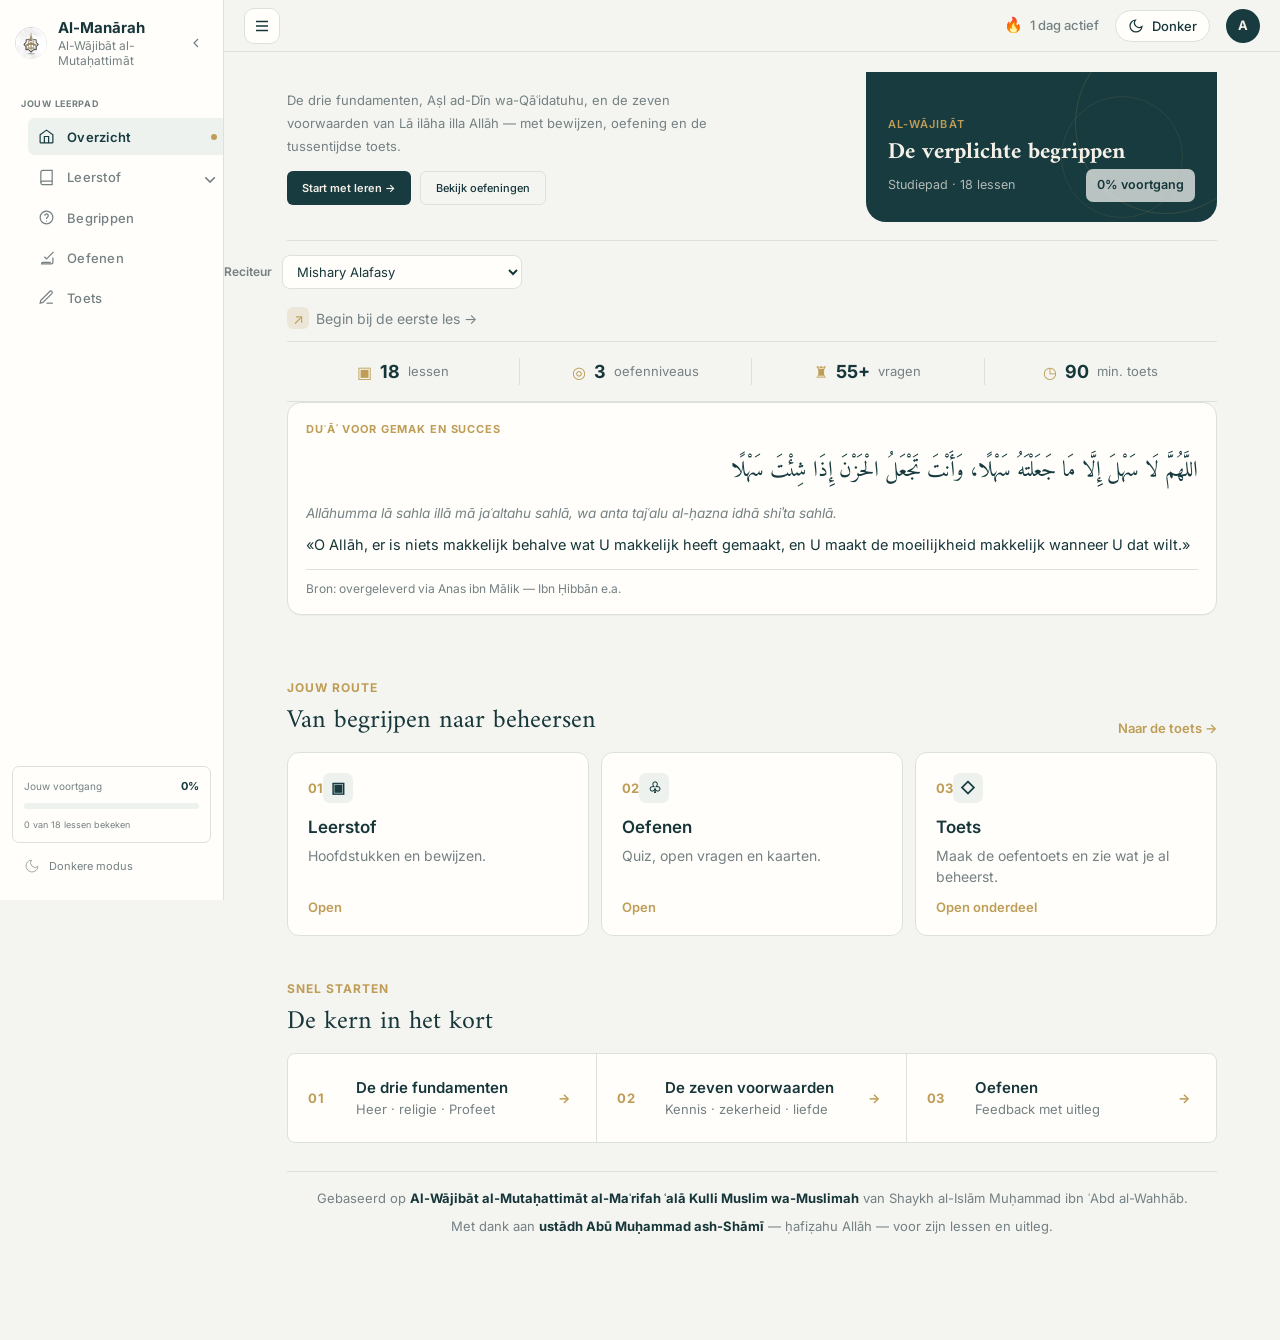
==== index.html @ 217bfc30 "Add files via upload" ====
<!DOCTYPE html>
<html lang="nl">
<head>
<meta charset="UTF-8">
<meta name="viewport" content="width=device-width, initial-scale=1, viewport-fit=cover">
<meta name="apple-mobile-web-app-capable" content="yes">
<meta name="apple-mobile-web-app-status-bar-style" content="black-translucent">
<meta name="apple-mobile-web-app-title" content="Al-Wājibāt">
<meta name="mobile-web-app-capable" content="yes">
<meta name="theme-color" content="#173b3f">
<meta name="format-detection" content="telephone=no">
<meta name="description" content="Al-Manārah · Al-Wājibāt — leer de drie fundamenten en de zeven voorwaarden van Lā ilāha illa Allāh met bewijzen, oefeningen en oefentoets.">
<title>Al-Manārah · Al-Wājibāt</title>
<link rel="preconnect" href="https://fonts.googleapis.com">
<link rel="preconnect" href="https://fonts.gstatic.com" crossorigin>
<link href="https://fonts.googleapis.com/css2?family=Inter:wght@400;500;600;700&family=Amiri:wght@400;700&display=swap" rel="stylesheet">
<style>
:root{
  --bg:#f5f0e8;
  --card:#faf7f2;
  --border:#e5ddd0;
  --text:#1a2e30;
  --muted:#5a6b6d;
  --brown:#173b3f;
  --btn:#173b3f;
  --gold:#bf9d56;
  --gold-soft:#d4bc7a;
  --soft:#e8f0ef;
  --num:#e4eceb;
  --nav:#faf7f2;
  --hero:#173b3f;
}
[data-theme=dark]{
  --bg:#0f1a1b;
  --card:#1a282a;
  --border:#2a3a3c;
  --text:#e8f0ef;
  --muted:#8aa0a2;
  --brown:#7eb0b5;
  --btn:#bf9d56;
  --gold:#bf9d56;
  --gold-soft:#d4bc7a;
  --soft:#1e3032;
  --num:#243436;
  --nav:#152224;
  --hero:#0d1f21;
}
*{box-sizing:border-box;margin:0;padding:0;-webkit-tap-highlight-color:transparent}
html,body{height:100%;height:100dvh;margin:0;padding:0;overflow:hidden;background:var(--bg)}
body{font-family:Inter,-apple-system,BlinkMacSystemFont,'Segoe UI',Roboto,Helvetica,Arial,sans-serif;background:var(--bg);color:var(--text);line-height:1.5;font-size:16.5px;overflow:hidden;transition:background .2s ease,color .2s ease,border-color .2s ease}
#app{display:flex;flex-direction:column;height:100%;height:100dvh;max-width:480px;margin:0 auto;position:relative;overflow:hidden;background:var(--bg)}
.screen{display:none;flex:1;overflow-y:auto;-webkit-overflow-scrolling:touch;scroll-behavior:smooth;padding:20px 20px calc(72px + env(safe-area-inset-bottom,0px));box-sizing:border-box}
.screen.active{display:block}
.home{display:flex;flex-direction:column;align-items:center;text-align:center;padding-top:48px;max-width:380px;margin:0 auto}
.ar{font-family:Amiri,serif;font-size:28px;color:var(--brown);margin-bottom:4px}
.ht{font-size:26px;font-weight:700;margin-bottom:4px}
.hs{font-size:14px;color:var(--muted);margin-bottom:32px}
.ml{width:100%;display:flex;flex-direction:column;gap:10px;margin-bottom:28px}
.mi{display:flex;align-items:center;gap:14px;background:var(--card);border:1px solid var(--border);border-radius:14px;padding:16px 18px;text-align:left;cursor:pointer;width:100%;font-family:inherit;color:var(--text)}
.mi:active{transform:scale(.98)}
.mi .n{width:32px;height:32px;border-radius:50%;background:var(--num);display:flex;align-items:center;justify-content:center;font-size:13px;font-weight:600;color:var(--brown);flex-shrink:0}
.mi .i{flex:1}.mi .i strong{display:block;font-size:15px;font-weight:600}.mi .i span{font-size:13px;color:var(--muted)}
.bm{width:100%;padding:14px;background:var(--gold);color:#173b3f;border:none;border-radius:12px;font-size:15px;font-weight:600;cursor:pointer;font-family:inherit}
[data-theme=dark] .bm{color:#0f1a1b;background:var(--gold)}
.sh{margin-bottom:20px}.sh h1{font-size:24px;font-weight:700;margin-bottom:6px;line-height:1.25}.sh p{font-size:15px;color:var(--muted);line-height:1.45}
.tr{display:flex;justify-content:space-between;align-items:flex-start;margin-bottom:6px}
.tb{width:36px;height:36px;border-radius:50%;border:1px solid var(--border);background:var(--card);cursor:pointer;display:flex;align-items:center;justify-content:center;font-size:16px;flex-shrink:0;color:var(--text)}
.gl{font-size:13.5px;font-weight:600;color:var(--muted);margin:22px 0 12px;text-transform:uppercase;letter-spacing:.04em}
.lc{display:flex;gap:14px;align-items:center;background:var(--card);border:1px solid var(--border);border-radius:14px;padding:16px 18px;margin-bottom:10px;cursor:pointer}
.lc:active{transform:scale(.985)}
.lc .n{width:34px;height:34px;border-radius:50%;background:var(--num);display:flex;align-items:center;justify-content:center;font-size:13.5px;font-weight:600;color:var(--brown);flex-shrink:0}
.lc .n.done{background:var(--brown);color:#fff}[data-theme=dark] .lc .n.done{color:#1a1714}
.lc .b{flex:1;min-width:0}.lc .b strong{display:block;font-size:16.5px;font-weight:600;line-height:1.35}.lc .b span{font-size:14px;color:var(--muted);line-height:1.4;margin-top:2px;display:block}
.rt{display:flex;justify-content:space-between;align-items:center;margin-bottom:20px}
.bb{width:36px;height:36px;border-radius:50%;border:1px solid var(--border);background:var(--card);cursor:pointer;display:flex;align-items:center;justify-content:center;font-size:16px;color:var(--text)}
.rb{font-size:17px;line-height:1.75}.rb h2{font-size:20px;font-weight:700;margin:0 0 14px}.rb h3{font-size:16px;font-weight:600;margin:22px 0 8px}.rb p{margin-bottom:14px}.rb ul{margin:8px 0 14px 1.2rem}.rb li{margin-bottom:4px}
.ay,.hd{margin:16px 0;padding:14px 16px;border-radius:12px;font-size:15px;line-height:1.7;background:var(--num)}
.ay{border-right:3px solid var(--brown)}.hd{border-right:3px solid var(--muted)}.fon{display:block;direction:ltr;text-align:left;font-family:Inter,-apple-system,BlinkMacSystemFont,'Segoe UI',Roboto,Helvetica,Arial,sans-serif;font-size:13px;color:var(--muted);margin:6px 0 4px;font-style:italic;line-height:1.4}
.nt{margin:14px 0;padding:12px 14px;border-radius:10px;background:var(--soft);font-size:13.5px;line-height:1.5}.nt strong{color:var(--brown)}
table{width:100%;border-collapse:collapse;margin:14px 0;font-size:13px}th,td{border:1px solid var(--border);padding:8px 10px;text-align:left;vertical-align:top}th{background:var(--num);font-weight:600}
.rn{display:flex;gap:10px;margin-top:28px;padding-bottom:10px}
.rn button{flex:1;padding:12px;border-radius:10px;border:1px solid var(--border);background:var(--card);font-size:14px;font-weight:500;cursor:pointer;font-family:inherit;color:var(--text)}
.rn button:disabled{opacity:.35}.rn .nx{background:var(--btn);color:#fff;border:none}[data-theme=dark] .rn .nx{color:#1a1714}
.oi{display:flex;align-items:center;gap:16px;background:var(--card);border:1px solid var(--border);border-radius:16px;padding:18px 16px;margin-bottom:12px;cursor:pointer}
.oi:active{transform:scale(.985)}.oi .ic{width:48px;height:48px;border-radius:14px;background:var(--num);display:flex;align-items:center;justify-content:center;font-size:18px;flex-shrink:0;color:var(--brown)}
.oi .ic svg{width:24px;height:24px;stroke:currentColor;fill:none;stroke-width:1.8;stroke-linecap:round;stroke-linejoin:round}
.oi .inf{flex:1}.oi .inf strong{display:block;font-size:16.5px;font-weight:600;margin-bottom:3px}.oi .inf span{font-size:14px;color:var(--muted);line-height:1.4}.oi .arw{color:var(--muted);font-size:18px}
.fa{display:flex;flex-direction:column;align-items:center;padding-top:20px}
.fc{width:100%;max-width:340px;min-height:200px;background:var(--card);border:1px solid var(--border);border-radius:18px;padding:28px 24px;display:flex;flex-direction:column;justify-content:center;align-items:center;text-align:center;cursor:pointer;position:relative}
.fc.fl{background:var(--btn);color:#fff;border-color:var(--btn)}[data-theme=dark] .fc.fl{color:#1a1714}
.fc .sd{position:absolute;top:12px;left:16px;font-size:10px;letter-spacing:.08em;text-transform:uppercase;opacity:.5;font-weight:600}
.fc .q{font-size:17px;font-weight:600;line-height:1.4}.fc .a{font-size:15px;line-height:1.55}
.fctl{display:flex;align-items:center;gap:16px;margin-top:24px}
.fctl button{width:44px;height:44px;border-radius:50%;border:1px solid var(--border);background:var(--card);font-size:16px;cursor:pointer;color:var(--text)}
.fctl .c{font-size:13px;color:var(--muted);min-width:50px;text-align:center}
.fh{font-size:12.5px;color:var(--muted);margin-top:16px}
.bc{background:var(--card);border:1px solid var(--border);border-radius:14px;padding:16px;margin-bottom:12px}
.bc .v{font-family:Amiri,serif;font-size:18px;line-height:1.7;direction:rtl;text-align:right;margin-bottom:6px}
.bc .r{font-size:12px;color:var(--muted);margin-bottom:12px}
.bc .nl{font-size:14px;line-height:1.55;margin:10px 0 12px;color:var(--text)}
.bc .nl strong{font-size:12px;color:var(--muted);display:block;margin-bottom:3px;text-transform:uppercase;letter-spacing:.04em}
.bc .rv{width:100%;padding:10px;border-radius:8px;border:1px solid var(--border);background:transparent;font-size:13.5px;font-weight:500;cursor:pointer;font-family:inherit;color:var(--brown)}
.bc .an{display:none;margin-top:12px;padding-top:12px;border-top:1px solid var(--border);font-size:14px;line-height:1.5}
.bc.sh .an{display:block}.bc.sh .rv{display:none}
.ci{display:flex;gap:12px;align-items:flex-start;padding:12px 0;border-bottom:1px solid var(--border);cursor:pointer}
.ci input{width:18px;height:18px;margin-top:2px;accent-color:var(--brown);flex-shrink:0}
.ci span{font-size:14px;line-height:1.45}.ci.done span{text-decoration:line-through;opacity:.5}
.sr{display:flex;gap:10px;margin:20px 0}
.sb{flex:1;background:var(--card);border:1px solid var(--border);border-radius:12px;padding:14px 8px;text-align:center}
.sb .nn{font-size:22px;font-weight:700;color:var(--brown)}.sb .ll{font-size:11px;color:var(--muted);margin-top:2px}
.il{font-size:13.5px;color:var(--muted);margin-bottom:20px;line-height:1.55}.il li{margin:0 0 6px 18px}
.pb{background:var(--card);border:1px solid var(--border);border-radius:14px;overflow:hidden;margin-bottom:20px}
.pb table{margin:0}.pb th,.pb td{border:none;border-bottom:1px solid var(--border);padding:10px 14px;font-size:13px}.pb tr:last-child td{border-bottom:none}
.fd{margin-bottom:14px}.fd label{display:block;font-size:13px;color:var(--muted);margin-bottom:6px}
.fd input[type=text]{width:100%;padding:12px 14px;border-radius:10px;border:1px solid var(--border);background:var(--card);font-size:15px;font-family:inherit;color:var(--text);outline:none}
.fch{display:flex;align-items:center;gap:10px;margin-bottom:20px;font-size:14px}.fch input{width:17px;height:17px;accent-color:var(--brown)}
.nm{text-align:center;font-size:12px;color:var(--muted);margin-top:14px;line-height:1.4}
.qc{background:var(--card);border:1px solid var(--border);border-radius:14px;padding:18px;margin-bottom:16px}
.qc .qm{font-size:12px;color:var(--muted);margin-bottom:8px;font-weight:500}.qc .qt{font-size:15px;font-weight:600;line-height:1.45;margin-bottom:14px}
.qc .op{display:flex;gap:10px;align-items:flex-start;padding:11px 12px;margin-bottom:6px;border-radius:10px;border:1px solid var(--border);cursor:pointer;font-size:13.5px}
.qc .op.sel{border-color:var(--brown);background:var(--soft)}.qc .op input{margin-top:2px;accent-color:var(--brown)}


.open-box{margin-top:4px}
.open-meta{display:flex;justify-content:space-between;gap:10px;margin-top:8px;font-size:12px;color:var(--muted)}
.open-box .open-hint,.open-hint{font-size:13px;color:var(--muted);margin:0 0 10px;line-height:1.45}
.q-open-ta{width:100%;min-height:120px;padding:14px;border-radius:12px;border:1.5px solid var(--border);background:var(--bg);font-family:inherit;font-size:15px;color:var(--text);resize:vertical;outline:none;line-height:1.55}
.q-open-ta:focus{border-color:var(--gold);box-shadow:0 0 0 3px rgba(191,157,86,.18)}
#tModeRow button{font-size:13px}

.q-open-ta{width:100%;min-height:110px;padding:14px;border-radius:12px;border:1.5px solid var(--border);background:var(--bg);font-family:inherit;font-size:15px;color:var(--text);resize:vertical;outline:none;line-height:1.5}
.q-open-ta:focus{border-color:var(--gold);box-shadow:0 0 0 3px rgba(191,157,86,.18)}
.open-hint{line-height:1.45}
.qc textarea{width:100%;min-height:90px;padding:12px;border-radius:10px;border:1px solid var(--border);background:var(--bg);font-family:inherit;font-size:14px;color:var(--text);resize:vertical;outline:none}
.tbar{position:sticky;bottom:70px;display:flex;gap:10px;padding:12px 0;background:var(--bg)}
.tbar button{flex:1;padding:12px;border-radius:10px;font-size:14px;font-weight:600;cursor:pointer;font-family:inherit}
.tbar .pv{background:var(--card);border:1px solid var(--border);color:var(--text)}.tbar .nx{background:var(--btn);border:none;color:#fff}[data-theme=dark] .tbar .nx{color:#1a1714}
.rsb{background:var(--card);border:1px solid var(--border);border-radius:18px;padding:32px 20px;text-align:center;margin-bottom:20px}
.rsb .sc{font-size:48px;font-weight:700;color:var(--brown);line-height:1}.rsb .lb{font-size:13px;color:var(--muted);margin:6px 0 14px}
.rsb .gr{display:inline-block;padding:5px 14px;border-radius:999px;background:var(--brown);color:#fff;font-size:13px;font-weight:600}[data-theme=dark] .rsb .gr{color:#1a1714}
.bn{
  position:fixed;bottom:0;left:0;right:0;width:100%;
  background:var(--nav);
  border-top:1px solid var(--border);
  display:flex;justify-content:space-around;align-items:flex-end;
  padding:6px 0 0;
  padding-bottom:max(6px, constant(safe-area-inset-bottom), env(safe-area-inset-bottom, 0px));
  z-index:1000;
  box-sizing:border-box;margin:0;
}
.nb{display:flex;flex-direction:column;align-items:center;gap:2px;padding:6px 10px;background:none;border:none;cursor:pointer;font-family:inherit;color:var(--muted);font-size:10.5px;font-weight:500;min-width:56px}
.nb.active{color:var(--brown)}.nb svg{width:22px;height:22px;stroke-width:1.8}
.nav-brand{display:none;align-items:center;gap:10px;color:var(--text);font-weight:700;white-space:nowrap}
.nav-brand-mark{width:34px;height:34px;border-radius:50%;display:flex;align-items:center;justify-content:center;background:var(--gold);color:#173b3f;font-family:Amiri,serif;font-size:22px;line-height:1}
.nav-links{display:flex;align-items:center;justify-content:space-around;gap:4px;width:100%}
.hidden{display:none!important}
.sidebar,.topbar{display:none}
.hero-eyebrow-desktop{display:none}
.sh-eyebrow,.sh-progress-box{display:none}
.leerstof-panel{display:none}
.hero-card{display:none}

.hero-banner{background:var(--hero);color:#f5f0e8;padding:36px 24px 40px;border-radius:0 0 28px 28px;position:relative;overflow:hidden;text-align:left}
.hero-banner::before{content:"";position:absolute;top:-50px;right:-50px;width:220px;height:220px;border-radius:50%;border:1.5px solid rgba(191,157,86,.15)}
.hero-banner::after{content:"";position:absolute;top:30px;right:40px;width:150px;height:150px;border-radius:50%;border:1px solid rgba(191,157,86,.1)}
.hero-ar{position:absolute;top:24px;right:24px;font-family:Amiri,serif;font-size:20px;color:var(--gold);opacity:.75}
.hero-logo{width:42px;height:42px;border-radius:12px;background:var(--gold);color:#173b3f;display:flex;align-items:center;justify-content:center;font-family:Amiri,serif;font-size:22px;font-weight:700;margin-bottom:14px}
.hero-label{font-size:11px;letter-spacing:.14em;text-transform:uppercase;color:var(--gold);margin-bottom:10px;font-weight:600}
.hero-title{font-family:Amiri,serif;font-size:28px;font-weight:700;line-height:1.2;margin-bottom:12px;color:#f5f0e8}
.hero-desc{font-size:14px;line-height:1.55;opacity:.85;margin-bottom:8px;max-width:340px}
.hero-shaykh{font-size:12.5px;opacity:.6;margin-bottom:22px}
.hero-btns{display:flex;gap:10px;flex-wrap:wrap}
.btn-gold{background:var(--gold);color:#173b3f;border:none;border-radius:999px;padding:12px 22px;font-size:14px;font-weight:600;cursor:pointer;font-family:inherit}
.btn-ghost{background:transparent;color:#f5f0e8;border:1.5px solid rgba(245,240,232,.35);border-radius:999px;padding:11px 20px;font-size:14px;font-weight:500;cursor:pointer;font-family:inherit}
.sb .nn{color:var(--gold)!important}
.rsb .gr{background:var(--gold)!important;color:#173b3f!important}
.ay{border-right-color:var(--gold)!important}


.play-btn{
  display:inline-flex;align-items:center;gap:6px;
  margin-top:10px;padding:8px 14px;
  border-radius:999px;border:1.5px solid var(--gold);
  background:transparent;color:var(--brown);
  font-size:13px;font-weight:600;cursor:pointer;font-family:inherit;
  transition:background .15s,color .15s;
}
.play-btn:hover,.play-btn.playing{
  background:var(--gold);color:#173b3f;
}
.play-btn svg{width:14px;height:14px;fill:currentColor}
.ay .play-btn,.hd .play-btn{margin-top:12px}


.src{font-size:12px;color:var(--muted);margin-top:8px;font-style:italic}
.play-btn{display:inline-flex;align-items:center;gap:6px;margin-top:10px;padding:8px 14px;border-radius:999px;border:1.5px solid var(--gold);background:transparent;color:var(--brown);font-size:13px;font-weight:600;cursor:pointer;font-family:inherit}
.play-btn:hover,.play-btn.playing{background:var(--gold);color:#173b3f}
.play-btn svg{width:14px;height:14px;fill:currentColor}


}

.hero-logo-img{width:72px;height:72px;border-radius:50%;object-fit:cover;display:block;margin-bottom:14px;background:transparent}
.nav-logo{
  width:30px;height:30px;border-radius:50%;
  object-fit:cover;background:transparent;
  display:block;
}


.hd{background:var(--soft);border:1px solid var(--border);border-radius:14px;padding:14px 16px;margin:14px 0}
.hd-intro{font-size:13.5px;color:var(--muted);margin-bottom:10px;line-height:1.45;font-style:italic}
.hd-ar{font-family:Amiri,serif;font-size:20px;line-height:1.9;direction:rtl;text-align:right;color:var(--text);margin:8px 0}
.hd-mean{font-size:14px;line-height:1.55;margin-top:8px;opacity:.9}

/* ============================================================
   DESKTOP / LAPTOP LAYOUT (>=700px) — TOTALE MAKEOVER
   Doel: een volwaardige, professionele website-lay-out
   (denk: een cursus-/documentatiesite) in plaats van een
   opgeblazen mobiele app. Niets hieronder raakt de mobiele
   stijlen (< 700px) of de HTML/JS aan.
   ============================================================ */
@media (min-width:700px){

  /* --- Kleurcontrast: een duidelijk canvas (grijzig) met
     heldere, "papieren" kaarten erop — zoals een echte site,
     i.p.v. de vlakke, ene-tint app-achtergrond. --- */
  :root{
    --bg:#eef0ec;
    --card:#ffffff;
    --border:#dfe3dd;
    --soft:#eef4f2;
    --num:#eef1ee;
  }
  [data-theme=dark]{
    --bg:#0c1517;
    --card:#152325;
    --border:#26383a;
    --soft:#1b2c2e;
    --num:#1f3133;
  }

  html,body{
    height:auto;
    min-height:100%;
    overflow-x:hidden !important;
    overflow-y:auto !important;
    touch-action:auto !important;
    background:var(--bg);
  }
  body{
    overflow-x:hidden !important;
    overflow-y:auto !important;
    font-size:16px;
  }
  #app{
    width:100%;
    max-width:none;
    min-height:100vh;
    height:auto;
    padding-top:68px;
    overflow:visible !important;
    touch-action:auto !important;
  }
  .screen{
    min-height:calc(100vh - 68px);
    height:auto;
    overflow:visible !important;
    touch-action:auto !important;
    padding:0 clamp(28px,5vw,72px) 72px;
  }
  .screen.active{min-height:calc(100vh - 68px);overflow:visible !important}
  #s-start.screen{padding:0}

  /* ============ PROFESSIONELE TOPNAVIGATIE ============ */
  .bn{
    position:fixed;top:0;bottom:auto;left:0;right:0;
    width:100%;height:68px;
    padding:0 clamp(24px,4vw,64px);
    justify-content:space-between;gap:12px;
    border-top:none;
    border-bottom:1px solid var(--border);
    background:var(--card);
    box-shadow:0 1px 0 var(--border),0 8px 24px -16px rgba(23,59,63,.18);
  }
  .nav-brand{display:flex;letter-spacing:.01em}
  .nav-brand-mark{width:28px;height:28px;font-size:17px}
  .nav-logo{width:26px;height:26px}
  .nav-brand span{font-size:15px}
  .nav-links{width:auto;justify-content:flex-end;gap:0}
  .nb{
    flex-direction:row;gap:6px;min-width:auto;
    padding:9px 3px;margin:0 16px;
    font-size:13px;font-weight:500;letter-spacing:.02em;
    border-radius:0;background:none;
    border-bottom:2px solid transparent;
    color:var(--muted);
  }
  .nb svg{width:16px;height:16px;stroke-width:1.6}
  .nb.active{color:var(--brown);font-weight:600;border-bottom-color:var(--gold)}

  /* ============ HERO: gesplitste, redactionele hero i.p.v.
     gecentreerde app-splash ============ */
  .hero-banner{
    border-radius:0;
    display:grid;
    grid-template-columns:1.15fr .85fr;
    align-items:center;
    column-gap:clamp(32px,5vw,72px);
    padding:0 clamp(32px,6vw,96px);
    min-height:420px;
  }
  .hero-banner::before{width:340px;height:340px;top:-90px;right:-90px}
  .hero-banner::after{width:240px;height:240px;top:60px;right:20px}
  .hero-ar{position:static;order:1;font-size:17px;margin-bottom:6px;opacity:.7}
  .hero-logo-img{width:56px;height:56px;order:0;margin-bottom:18px}
  .hero-label{order:2}
  .hero-title{order:3;font-size:40px;letter-spacing:-.015em;max-width:520px}
  .hero-desc{order:4;max-width:520px;font-size:15.5px}
  .hero-shaykh{order:5}
  .hero-btns{order:6}
  .hero-ar,.hero-logo-img,.hero-label,.hero-title,.hero-desc,.hero-shaykh,.hero-btns{grid-column:1}

  /* rechterkolom: een informatiepaneel i.p.v. lege ruimte,
     zodat de hero als een echte "landingspagina" oogt */
  .hero-banner{position:relative}

  /* --- Homepage-onderdeel --- */
  .home{max-width:1120px;padding-top:0;display:block}
  div[style*="max-width:380px"]{
    max-width:1120px!important;margin:0 auto;padding-top:56px!important;
  }
  .ml{display:grid;grid-template-columns:repeat(3,1fr);gap:18px;margin-bottom:8px}

  .mi{
    flex-direction:column;align-items:flex-start;gap:0;
    padding:24px 22px 22px;text-align:left;
    border-radius:10px;box-shadow:none;border-color:var(--border);
    position:relative;overflow:hidden;
  }
  .mi::before{
    content:"";position:absolute;top:0;left:0;right:0;height:3px;
    background:var(--gold-soft);transform:scaleX(0);transform-origin:left;
    transition:transform .18s ease;
  }
  .mi:hover::before{transform:scaleX(1)}
  .mi .n{
    width:38px;height:38px;border-radius:9px;margin-bottom:16px;
    background:var(--soft);color:var(--brown);font-size:14px;
  }
  .mi .i strong{font-size:16px;margin-bottom:4px}
  .mi .i span{font-size:13px;line-height:1.5}
  .mi .i::after{
    content:"Start →";display:block;margin-top:14px;font-size:12.5px;
    font-weight:600;color:var(--gold);opacity:0;transform:translateX(-4px);
    transition:opacity .15s,transform .15s;
  }
  .mi:hover .i::after{opacity:1;transform:translateX(0)}

  /* ============ CONTENTBREEDTES ============ */
  .home,.sh,#s-leerstof>.gl,#s-leerstof>.lc,.oi,.pb,.fd,.fch,.il,.nm,.rsb,#rDt,.sr{max-width:none}
  #s-leerstof,#s-oefenen,#s-toets,#s-trun,#s-result{max-width:900px;margin:0 auto}
  .sh{max-width:900px;margin-left:auto;margin-right:auto;padding-top:44px}
  .rb{max-width:800px;margin:0 auto;font-size:16.5px;line-height:1.8}
  .rb h2{font-size:23px}
  .rb h3{font-size:16.5px}
  .rn{max-width:800px;margin:32px auto 0}
  .fa{max-width:600px;margin:0 auto;padding-top:44px}
  #s-bewijs,#s-check{max-width:900px;margin:0 auto}
  #s-bewijs #bList,#s-check #cList{max-width:900px;margin:0 auto}
  .qc{max-width:800px;margin:44px auto 0}
  #s-toets .sh,#s-trun .sh,#s-result .sh{padding-top:44px}
  #s-result .rsb{max-width:520px;margin:44px auto 0}

  /* Rustiger sectiekoppen zoals op een documentatiesite */
  .sh h1{font-size:25px;letter-spacing:-.01em}
  .sh p{font-size:14px}
  .gl{
    font-size:11.5px;font-weight:700;letter-spacing:.08em;
    color:var(--muted);margin:32px 0 10px;
  }
  #leerstofList>.gl:first-of-type{margin-top:0}

  /* ============ LEERSTOF: samengevoegd paneel met
     tabelrijen i.p.v. losse zwevende app-kaartjes ============ */
  #s-leerstof .lc{
    border-radius:0;margin-bottom:0;padding:16px 18px;
    border-left:1px solid var(--border);
    border-right:1px solid var(--border);
    border-top:none;border-bottom:1px solid var(--border);
    box-shadow:none;background:var(--card);
  }
  .gl + .lc{
    border-top:1px solid var(--border);
    border-top-left-radius:9px;border-top-right-radius:9px;
  }
  .lc:has(+ .gl),
  .lc:last-of-type{
    border-bottom-left-radius:9px;border-bottom-right-radius:9px;
  }
  #s-leerstof .lc .n{
    width:32px;height:32px;font-size:13px;border-radius:8px;
    background:var(--num);flex-shrink:0;
  }
  #s-leerstof .lc .n.done{background:var(--brown);color:#fff}
  #s-leerstof .lc .b strong{font-size:16.5px;line-height:1.35}
  #s-leerstof .lc .b span{font-size:14px;line-height:1.4}
  #s-leerstof .lc::after{
    content:"→";color:var(--muted);font-size:14px;margin-left:auto;
    opacity:0;transition:opacity .12s,transform .12s;transform:translateX(-3px);
  }
  #s-leerstof .lc:hover::after{opacity:1;transform:translateX(0)}

  /* ============ OEFENEN: zelfde samengevoegde-paneel-stijl ============ */
  #s-oefenen .oi{
    border-radius:0;margin-bottom:0;padding:16px 18px;
    border-left:1px solid var(--border);
    border-right:1px solid var(--border);
    border-top:none;border-bottom:1px solid var(--border);
    box-shadow:none;background:var(--card);
  }
  #s-oefenen .oi:first-of-type{
    border-top:1px solid var(--border);
    border-top-left-radius:9px;border-top-right-radius:9px;
  }
  #s-oefenen .oi:last-of-type{
    border-bottom-left-radius:9px;border-bottom-right-radius:9px;
  }
  #s-oefenen .oi .ic{width:36px;height:36px;font-size:16px;border-radius:8px}
  #s-oefenen .oi .inf strong{font-size:14.5px}
  #s-oefenen .oi .inf span{font-size:12.5px}

  /* ============ CHECKLIST: samengevoegd paneel via de
     wrapper #cList die al bestaat ============ */
  #cList{
    border:1px solid var(--border);border-radius:9px;
    overflow:hidden;background:var(--card);
  }
  #cList .ci{
    padding:13px 18px;border-bottom:1px solid var(--border);margin:0;
  }
  #cList .ci:last-child{border-bottom:none}

  /* ============ BEWIJSKAARTEN: nette 2-koloms galerij
     i.p.v. één lange kolom app-kaarten ============ */
  #bList{display:grid;grid-template-columns:repeat(2,1fr);gap:14px;align-items:start}
  .bc{margin-bottom:0;box-shadow:none;border-color:var(--border)}

  /* ============ Algemene kaarten & knoppen ============ */
  .mi,.lc,.oi,.pb,.rsb,.bc,.qc,.fc,.ex-card,.fd input[type=text],.nt,.ay,.hd,.sb{
    box-shadow:none;border-color:var(--border);
  }
  .pb,.rsb,.bc,.qc,.fc,.ex-card{border-radius:9px}
  .fc{border-radius:12px}
  .qc textarea{border-radius:6px}

  .bm,.btn-gold,.btn-ghost,.play-btn,.bc .rv,.ex-close,.sharq,
  .rn button,.tbar button,.fctl button{border-radius:7px}
  .bm{padding:12px 20px;font-weight:600}
  .btn-gold,.btn-ghost{padding:11px 20px}
  .rn button,.tbar button{padding:11px 18px}

  .tb,.bb{width:auto;height:auto;min-width:38px;padding:8px 14px;border-radius:7px;font-size:13.5px}
  .fctl button{width:42px;height:42px;border-radius:7px}
  .mi .n,.lc .n,.oi .ic{border-radius:8px}

  table{font-size:13.5px}
  th,td{padding:9px 12px}
  .sb .nn{font-size:24px}
}

/* ============================================================
   ZIJBALK-INDELING (>=700px) — vervangt de bovenste navigatiebalk
   door een vaste linker zijbalk met logo, navigatie, voortgang en
   modusschakelaar, plus een smalle bovenbalk met streak/avatar.
   Alleen de desktop-weergave verandert; mobiel blijft ongemoeid.
   ============================================================ */
@media (min-width:700px){
  .bn{display:none!important}

  .sidebar{
    display:flex;flex-direction:column;
    position:fixed;top:0;left:0;bottom:0;
    width:264px;padding:22px 18px 20px;
    background:var(--nav);border-right:1px solid var(--border);
    z-index:110;overflow-y:auto;
  }
  .sb-brand{display:flex;align-items:center;gap:11px;padding:4px 4px 22px}
  .sb-brand-mark{width:34px;height:34px;border-radius:50%;object-fit:cover;background:transparent;flex-shrink:0}
  .sb-brand-txt{display:flex;flex-direction:column;line-height:1.3}
  .sb-brand-txt strong{font-size:15px;font-weight:700;color:var(--text)}
  .sb-brand-txt span{font-size:12px;color:var(--muted)}

  .sb-label{font-size:11px;font-weight:700;letter-spacing:.08em;text-transform:uppercase;color:var(--muted);margin:6px 6px 10px}

  .sb-nav{display:flex;flex-direction:column;gap:3px}
  .sbn{
    display:flex;align-items:center;gap:12px;
    flex-direction:row;justify-content:flex-start;
    width:100%;padding:10px 12px;border-radius:10px;
    background:none;border:none;
    font-size:14px;font-weight:500;color:var(--muted);
    min-width:0;
  }
  .sbn svg{width:18px;height:18px;stroke-width:1.7}
  .sbn:hover{background:var(--soft);color:var(--text)}
  .sbn.active{background:var(--soft);color:var(--brown);font-weight:600}
  .sbn.active::after{content:"";width:6px;height:6px;border-radius:50%;background:var(--gold);margin-left:auto}

  .sb-spacer{flex:1}

  .sb-progress{background:var(--card);border:1px solid var(--border);border-radius:12px;padding:14px}
  .sb-progress-top{display:flex;justify-content:space-between;align-items:baseline;font-size:12.5px;color:var(--muted);margin-bottom:8px}
  .sb-progress-top strong{font-size:14px;color:var(--brown)}
  .sb-progress-bar{height:6px;border-radius:999px;background:var(--num);overflow:hidden}
  .sb-progress-fill{height:100%;background:var(--gold);border-radius:999px;transition:width .3s}
  .sb-progress-sub{font-size:11.5px;color:var(--muted);margin-top:9px}

  .sb-theme{
    display:flex;align-items:center;gap:9px;margin-top:14px;padding:10px 12px;
    border-radius:10px;border:none;background:none;color:var(--muted);
    font-size:13px;font-family:inherit;cursor:pointer;
  }
  .sb-theme:hover{background:var(--soft);color:var(--text)}

  .topbar{
    display:flex;align-items:center;justify-content:flex-start;gap:16px;
    position:fixed;top:0;left:264px;right:0;height:64px;
    padding:0 clamp(16px,3vw,40px);z-index:105;
    background:var(--bg);border-bottom:1px solid var(--border);
  }
  .tb-streak{display:flex;align-items:center;gap:7px;font-size:13px;color:var(--muted);font-weight:500}
  .tb-flame{font-size:15px}
  .tb-avatar{width:34px;height:34px;border-radius:50%;background:var(--brown);color:#f5f0e8;display:flex;align-items:center;justify-content:center;font-size:13px;font-weight:700}

  #app{padding-top:64px;padding-left:264px}
  .screen{padding-top:8px}
  #s-start.screen{padding-top:0}

  /* ============ HERO: redactionele split-hero, licht canvas met
     een donkere accentkaart — zoals de referentie-mockup ============ */
  .hero-banner{
    background:transparent;color:var(--text);
    border-radius:0;padding:56px clamp(28px,5vw,72px) 44px;
    display:grid;grid-template-columns:1.2fr .8fr;
    align-items:center;column-gap:clamp(32px,5vw,64px);
    min-height:0;
  }
  .hero-banner::before,.hero-banner::after{display:none}
  .hero-ar{display:none}
  .hero-logo-img{display:none}
  .hero-label{color:var(--gold);font-size:11.5px}
  .hero-label{display:none}
  .hero-eyebrow-desktop{
    display:flex;align-items:center;gap:8px;
    font-size:11.5px;font-weight:600;letter-spacing:.1em;text-transform:uppercase;
    color:var(--gold);margin-bottom:16px;
  }
  .hero-eyebrow-desktop::before{content:"";width:6px;height:6px;border-radius:50%;background:var(--gold)}
  .hero-title-accent{font-family:Amiri,serif;font-style:italic;color:var(--gold);font-weight:700}
  .hero-title{
    font-family:'Amiri',Georgia,serif;font-weight:700;
    font-size:clamp(34px,3.6vw,46px);line-height:1.12;
    color:var(--text);max-width:520px;margin-bottom:16px;letter-spacing:0;
  }
  .hero-title br{display:block}
  .hero-desc{font-size:15px;max-width:440px;opacity:1;color:var(--muted);margin-bottom:6px}
  .hero-shaykh{opacity:.7;margin-bottom:26px}
  .hero-btns .btn-gold{background:var(--brown);color:#f5f0e8}
  [data-theme=dark] .hero-btns .btn-gold{color:#0f1a1b}
  .hero-btns .btn-ghost{color:var(--text);border-color:var(--border)}

  .hero-card{
    background:var(--hero);border-radius:20px;padding:26px 24px;
    min-height:280px;position:relative;overflow:hidden;
    display:flex;flex-direction:column;justify-content:flex-end;
    color:#f5f0e8;
  }
  .hero-card::before{content:"";position:absolute;top:-40px;right:-40px;width:180px;height:180px;border-radius:50%;border:1.5px solid rgba(191,157,86,.18)}
  .hero-card::after{content:"";position:absolute;top:24px;right:34px;width:120px;height:120px;border-radius:50%;border:1px solid rgba(191,157,86,.12)}
  .hero-card-ar{font-family:Amiri,serif;font-size:16px;color:var(--gold);opacity:.85;margin-bottom:auto}
  .hero-card-label{font-size:11px;letter-spacing:.1em;text-transform:uppercase;color:var(--gold);font-weight:600;margin-bottom:6px}
  .hero-card-title{font-family:Amiri,serif;font-size:24px;font-weight:700;line-height:1.25;margin-bottom:14px}
  .hero-card-foot{display:flex;align-items:center;justify-content:space-between;gap:10px}
  .hero-card-foot span{font-size:12.5px;opacity:.7}
  .hero-card-badge{display:flex;align-items:center;gap:6px;background:rgba(245,240,232,.1);border-radius:10px;padding:7px 12px;font-size:12px;font-weight:600}

  #s-start>div[style]{max-width:none!important;padding:0!important}
  #s-start .ml{display:none}

  /* ============ SECTIEKOPPEN: eyebrow + redactionele kop,
     zoals de referentie (Leerstof/Oefenen/Toets) ============ */
  .sh{display:flex;flex-direction:row;justify-content:space-between;align-items:flex-start;gap:28px;padding-top:40px;margin-bottom:8px}
  .sh .tr{align-items:flex-start;flex:1}
  .sh .tr>.tb{display:none}
  .sh h1{
    font-family:'Amiri',Georgia,serif;font-weight:700;
    font-size:clamp(28px,3vw,38px);line-height:1.15;letter-spacing:0;
    margin-bottom:10px;
  }
  .sh p{font-size:14.5px;max-width:520px}
  .sh-eyebrow{
    display:block;font-size:11.5px;font-weight:700;letter-spacing:.08em;text-transform:uppercase;
    color:var(--gold);margin-bottom:10px;
  }
  .sh-progress-box{
    display:block;flex-shrink:0;width:200px;background:var(--card);border:1px solid var(--border);
    border-radius:12px;padding:16px;margin-top:2px;
  }
  .sh-progress-label{font-size:12px;color:var(--muted);margin-bottom:6px}
  .sh-progress-pct{font-size:22px;font-weight:700;color:var(--brown);margin-bottom:10px}
  .sh-progress-bar{height:6px;border-radius:999px;background:var(--num);overflow:hidden}
  .sh-progress-fill{height:100%;background:var(--gold);border-radius:999px;transition:width .3s}

  /* ============ LEERSTOF: tweekoloms lees-indeling —
     linker inhoudslijst, rechter paneel met het geopende
     hoofdstuk, zoals de referentiefoto ============ */
  .leerstof-grid{display:grid;grid-template-columns:320px 1fr;gap:22px;align-items:start}
  .leerstof-list{max-height:calc(100vh - 220px);overflow-y:auto;padding-right:4px}
  .leerstof-panel{
    display:block;background:var(--card);border:1px solid var(--border);border-radius:14px;
    padding:32px clamp(24px,3vw,44px);min-height:420px;
    position:sticky;top:88px;
  }
  .leerstof-placeholder{color:var(--muted);font-size:14.5px;padding-top:8px}
  .leerstof-panel .rb{max-width:none;font-size:15.5px}
  .leerstof-panel .rn{max-width:none;margin-top:28px}
  #leerstofList .lc.lc-active{border-color:var(--gold)!important;background:var(--soft)}

  /* ============ Losse, afgeronde kaarten i.p.v. samengevoegd
     paneel — dichter bij de referentiefoto's ============ */
  #s-leerstof .lc,#s-oefenen .oi{
    border:1px solid var(--border)!important;border-radius:12px!important;
    margin-bottom:9px!important;
  }
  .gl+.lc{border-top-left-radius:12px!important;border-top-right-radius:12px!important}
  .lc:has(+.gl),.lc:last-of-type{border-bottom-left-radius:12px!important;border-bottom-right-radius:12px!important}
  #s-oefenen .oi:first-of-type{border-top-left-radius:12px!important;border-top-right-radius:12px!important}
  #s-oefenen .oi:last-of-type{border-bottom-left-radius:12px!important;border-bottom-right-radius:12px!important}
}

/* Vanaf grote schermen: iets meer ademruimte, maar géén
   twee-koloms door-elkaar-flow meer (dat oogde rommelig) — een
   heldere, enkele kolom leest prettiger, zoals op echte
   cursussites. */
@media (min-width:1200px){
  .screen{padding-left:clamp(28px,4vw,96px);padding-right:clamp(28px,4vw,96px)}
}

/* Hover-feedback voor muis/trackpad, niet voor touch */
@media (hover:hover) and (pointer:fine){
  .mi:hover,.lc:hover,.oi:hover,.bc:hover{
    border-color:var(--gold);
    box-shadow:0 4px 16px -8px rgba(23,59,63,.18);
    position:relative;z-index:1;
  }
  .mi:hover{transform:translateY(-2px)}
  .nb:hover:not(.active){color:var(--text)}
  .tb:hover,.bb:hover{border-color:var(--gold);color:var(--brown)}
  .bm:hover{filter:brightness(1.06)}
  .btn-gold:hover{filter:brightness(1.08)}
  .btn-ghost:hover{background:rgba(245,240,232,.1)}
  .rn button:hover,.tbar button:hover{border-color:var(--gold)}
  .fctl button:hover{border-color:var(--gold);color:var(--brown)}
  .ci:hover span{opacity:.85}
  .fc:hover{border-color:var(--gold)}
  .mi,.lc,.oi,.bc,.tb,.bb,.bm,.btn-gold,.btn-ghost,.rn button,.tbar button,.fctl button,.fc{transition:border-color .15s,background .15s,filter .15s,box-shadow .15s,transform .15s}
}
.hd .fon{direction:ltr;text-align:left;font-size:13px;color:var(--muted);font-style:italic;margin:4px 0 6px}
.hd .src{font-size:12px;color:var(--muted);margin-top:10px;padding-top:8px;border-top:1px solid var(--border);font-style:normal}


html{-webkit-text-size-adjust:100%;text-size-adjust:100%}
body{
  font-family:Inter,-apple-system,BlinkMacSystemFont,'Segoe UI',Roboto,Helvetica,Arial,sans-serif;
  padding-bottom:0;
  -webkit-tap-highlight-color:transparent;
  overscroll-behavior-y:auto;
}

button,.mi,.lc,.play-btn,.nb,.bm,.btn-gold,.btn-ghost{
  -webkit-user-select:none;user-select:none;
  touch-action:manipulation;
  cursor:pointer;
}
.screen.active{min-height:0}


.ex-card{background:var(--card);border:1.5px solid var(--gold);border-radius:14px;padding:14px 16px;margin:12px 0;font-size:14px;line-height:1.55}
.ex-card strong{display:block;color:var(--brown);margin-bottom:8px;font-size:15px}
.ex-card p{margin:0 0 10px}
.ex-close{border:1px solid var(--border);background:var(--soft);border-radius:999px;padding:6px 14px;font-size:13px;cursor:pointer;font-family:inherit;color:var(--text)}
.sharq{display:inline-block;background:var(--soft);border:1px solid var(--border);border-radius:8px;padding:6px 12px;margin:3px 2px;font-size:13px;cursor:pointer;color:var(--brown);font-weight:600;font-family:inherit}
.sharq:active{background:var(--gold);color:#173b3f}


/* Referentiegetrouwe desktopverfijning */
@media (min-width:700px){
  :root{--bg:#f4f5f1;--card:#fffefa;--border:#dde1db;--text:#17363a;--muted:#748083;--soft:#edf2ef;--num:#eef2ef;--nav:#fffefa}
  body{font-size:15px}
  .sidebar{width:224px;padding:18px 12px 16px;overflow-y:auto;scrollbar-width:thin}
  .topbar{left:224px;height:52px;padding:0 20px;background:color-mix(in srgb,var(--bg) 96%,transparent);justify-content:flex-start}
  #app{padding-left:224px;padding-top:52px}
  .sb-brand{padding:0 3px 28px}.sb-brand-mark{width:32px;height:32px}.sb-label{font-size:9px;margin:0 9px 8px}
  .sbn{padding:10px 10px;font-size:13px;border-radius:7px}.sbn svg{width:17px;height:17px}
  .sbn-course .sb-chevron{margin-left:auto;font-size:18px;line-height:1;transition:transform .2s}.sbn-course[aria-expanded="true"] .sb-chevron{transform:rotate(180deg)}
  .sbn-course.active::after{display:none}
  .sb-course-menu{display:grid;grid-template-rows:0fr;opacity:0;transition:grid-template-rows .25s ease,opacity .2s;overflow:hidden}
  .sb-course-menu.open{grid-template-rows:1fr;opacity:1;padding:5px 0 10px 29px;overflow:visible}
  .sb-course-menu>*{min-height:0}
  .sb-course-group{font-size:8.5px;font-weight:700;letter-spacing:.09em;text-transform:uppercase;color:var(--muted);padding:12px 6px 5px}
  .sb-course-menu button{display:grid;grid-template-columns:22px 1fr;gap:2px;width:100%;border:0;background:transparent;color:var(--muted);font:500 10.5px/1.25 Inter,sans-serif;text-align:left;padding:5px 6px;border-radius:5px;cursor:pointer}
  .sb-course-menu button span{color:var(--gold);font-size:9px}.sb-course-menu button:hover,.sb-course-menu button.active{background:var(--soft);color:var(--text)}
  .sb-progress{padding:11px;border-radius:7px}.sb-progress-top{font-size:10px}.sb-progress-top strong{font-size:11px}.sb-progress-sub{font-size:9px}.sb-theme{font-size:11px;margin-top:5px}

  .screen{padding:0 44px 64px}
  #s-leerstof,#s-oefenen,#s-toets,#s-trun,#s-result,#s-quiz,#s-flash,#s-bewijs,#s-check{max-width:1040px;margin:0 auto}
  .sh{padding-top:34px;margin-bottom:22px;max-width:920px}.sh h1{font-size:38px}.sh p{font-size:13px}.sh-progress-box{width:142px;padding:13px;border-radius:7px}.sh-progress-pct{font-size:18px}

  #s-leerstof{max-width:1120px}.leerstof-grid{display:block}.leerstof-list{display:none}.leerstof-panel{position:relative;top:auto;width:min(100%,760px);min-height:480px;margin:0 auto;padding:38px 46px;border-radius:8px}
  .leerstof-panel .rb{font-size:14px;line-height:1.75}.leerstof-panel .rb h2{font-family:Amiri,Georgia,serif;font-size:34px;line-height:1.15;margin-bottom:10px}.leerstof-panel .rb h3{font-size:16px;margin-top:26px}
  .leerstof-placeholder{padding:70px 20px;text-align:center}.leerstof-placeholder:before{content:"☰";display:block;color:var(--gold);font-size:24px;margin-bottom:14px}
  .ay,.hd,.nt{border-radius:7px}.rn button{border-radius:6px}

  #s-oefenen{max-width:980px}.exercise-levels{display:grid;grid-template-columns:repeat(3,1fr);gap:10px;margin:0 auto 18px;max-width:900px}.exercise-level{display:flex;align-items:center;gap:10px;background:var(--card);border:1px solid var(--border);border-radius:7px;padding:11px 14px}.exercise-level:first-child{border-color:var(--gold)}.exercise-level b{font-size:12px}.exercise-level small{display:block;color:var(--muted);font-size:9.5px}.exercise-level{cursor:pointer;font-family:inherit;color:var(--text);text-align:left;transition:border-color .15s,box-shadow .15s}.exercise-level:hover{border-color:var(--gold);box-shadow:0 6px 18px rgba(23,59,63,.09)}.exercise-level.active{border-color:var(--gold);background:var(--soft)}.exercise-level i{width:30px;height:30px;border-radius:8px;background:var(--soft);display:grid;place-items:center;font-style:normal;color:var(--brown);font-size:14px}
  .exercise-options{display:grid;grid-template-columns:repeat(2,minmax(0,1fr));gap:10px;max-width:900px;margin:auto}
  #s-oefenen .oi{margin:0!important;padding:18px 16px!important;min-height:100px;border-radius:14px!important}.oi .ic{width:48px!important;height:48px!important;font-size:18px!important;border-radius:14px!important}.oi .ic svg{width:24px!important;height:24px!important}.oi .inf strong{font-size:16px!important}.oi .inf span{font-size:13.5px!important;line-height:1.4}
  #s-quiz .rt{max-width:760px;margin:32px auto 18px}#s-quiz #qBody{max-width:760px;margin:0 auto}#s-quiz .qc{margin:0 auto;padding:28px;border-radius:8px}.qc .qt{font-size:21px;font-weight:500;line-height:1.35;margin:18px 0}.qc .op{border-radius:6px;padding:12px 13px;background:var(--card)}
  #s-trun{max-width:760px}#s-trun .rt{margin-top:34px}.qc{border-radius:8px}.tbar{bottom:0}
  #s-toets{max-width:760px}
}
@media (max-width:699px){.sb-course-menu{display:none}.sb-course-menu.open{display:block;padding:4px 0 10px 8px}.exercise-levels{display:grid;grid-template-columns:repeat(3,minmax(0,1fr));gap:8px;margin:0 0 16px}.exercise-options{display:block}}


/* Sleepspel */
.match-wrap{display:grid;gap:14px}
.match-pool{display:flex;flex-wrap:wrap;gap:8px;padding:12px;border:1px dashed var(--border);border-radius:8px;min-height:60px;background:var(--card)}
.match-chip{padding:8px 12px;border:1px solid var(--gold);border-radius:20px;background:var(--soft);color:var(--text);font:600 12.5px Inter,sans-serif;cursor:grab;user-select:none}
.match-chip.picked{background:var(--gold);color:#173b3f}
.match-slots{display:grid;gap:8px}
.match-slot{display:grid;grid-template-columns:1fr 148px;gap:10px;align-items:center;padding:12px 14px;border:1px solid var(--border);border-radius:8px;background:var(--card);font-size:12.5px;line-height:1.5;cursor:pointer}
.match-slot .drop{min-height:36px;border:1px dashed var(--border);border-radius:8px;display:grid;place-items:center;font:600 12px Inter,sans-serif;color:var(--muted);padding:4px}
.match-slot.over .drop{border-color:var(--gold);background:var(--soft)}
.match-slot.ok{border-color:#3f7d5a}.match-slot.ok .drop{border-color:#3f7d5a;color:#3f7d5a}
.match-slot.bad .drop{border-color:#b3402f;color:#b3402f}
.match-bar{display:flex;align-items:center;justify-content:space-between;gap:12px;margin-top:16px;font:600 12.5px Inter,sans-serif}
.match-bar button{padding:10px 16px;border-radius:7px;border:0;background:var(--brown);color:#f5f0e8;font:600 12.5px Inter,sans-serif;cursor:pointer}
@media (min-width:700px){#s-match{max-width:860px;margin:0 auto}#s-match .rt{margin-top:32px}}
@media (max-width:520px){.match-slot{grid-template-columns:1fr}}

/* Volledige overzichtspagina volgens de aangeleverde referentie */
.home-dashboard{display:none}
@media (min-width:700px){
  #s-start{padding-bottom:72px!important}
  #s-start .hero-banner{width:min(100% - 64px,930px);margin:0 auto;padding:20px 0 18px;grid-template-columns:1.2fr .8fr;gap:52px;min-height:178px;border-bottom:1px solid var(--border)}
  #s-start .hero-eyebrow-desktop,#s-start .hero-title,#s-start .hero-shaykh{display:none}
  #s-start .hero-desc{font-size:13px;line-height:1.75;max-width:455px;margin:0 0 13px}
  #s-start .hero-btns{gap:9px}
  #s-start .hero-btns .btn-gold,#s-start .hero-btns .btn-ghost{padding:9px 15px;border-radius:6px;font-size:11px}
  #s-start .hero-card{min-height:150px;border-radius:0 0 20px 20px;padding:20px 22px}
  #s-start .hero-card-ar{display:none}
  #s-start .hero-card-title{font-size:23px;margin-bottom:2px}
  #s-start .hero-card-foot{margin-top:0}
  #s-start .hero-card-badge{background:var(--card);color:var(--text);padding:7px 11px;border-radius:7px}
  .home-dashboard{display:block;width:min(100% - 64px,930px);margin:0 auto}
  .home-nudge{display:flex;width:100%;align-items:center;gap:7px;border:0;background:transparent;font:inherit;font-size:14px;color:var(--muted);padding:12px 0;border-bottom:1px solid var(--border);text-align:left;cursor:pointer}
  .home-nudge>span:first-child{display:inline-grid;place-items:center;width:22px;height:22px;flex:0 0 22px;border-radius:6px;background:color-mix(in srgb,var(--gold) 16%,transparent);color:var(--gold)}
  .home-stats{display:grid;grid-template-columns:repeat(4,1fr);border-bottom:1px solid var(--border)}
  .home-stat{display:flex;align-items:center;justify-content:center;gap:8px;margin:16px 0;border-right:1px solid var(--border);font-size:13px;color:var(--muted)}
  .home-stat:last-child{border-right:0}.home-stat b{font-size:18px;color:var(--text)}.home-stat i{font-style:normal;color:var(--gold);font-size:16px}
  .home-section{padding-top:44px}
  .home-section-head{display:flex;align-items:flex-end;justify-content:space-between;margin-bottom:16px}
  .home-kicker{font-size:12px;text-transform:uppercase;letter-spacing:.08em;font-weight:700;color:var(--gold);margin-bottom:8px}
  .home-section h2{font-family:Amiri,Georgia,serif;font-size:26px;line-height:1.2;font-weight:400}
  .home-section-link{border:0;background:none;color:var(--gold);font:600 13px Inter,sans-serif;cursor:pointer}
  .route-cards{display:grid;grid-template-columns:repeat(3,1fr);gap:12px}
  .route-card{min-height:170px;padding:20px;border:1px solid var(--border);border-radius:12px;background:var(--card);cursor:pointer;text-align:left;color:var(--text);font-family:inherit;display:flex;flex-direction:column}
  .route-card-top{display:flex;align-items:center;justify-content:space-between;color:var(--gold);font-size:13px;font-weight:700}.route-card-icon{width:30px;height:30px;display:grid;place-items:center;border-radius:7px;background:var(--soft);color:var(--brown);font-size:15px}
  .route-card h3{font-size:17px;margin:14px 0 8px;font-weight:600}.route-card p{font-size:14px;line-height:1.5;color:var(--muted);margin-bottom:12px}.route-card strong{margin-top:auto;font-size:13px;color:var(--gold);font-weight:600}
  .core-strip{display:grid;grid-template-columns:repeat(3,1fr);border:1px solid var(--border);border-radius:8px;background:var(--card);overflow:hidden}
  .core-item{display:grid;grid-template-columns:36px 1fr 18px;align-items:center;gap:12px;padding:18px 20px;border-right:1px solid var(--border);cursor:pointer;color:var(--text);font-family:inherit;text-align:left;background:none;border-top:0;border-bottom:0;border-left:0;min-height:88px}.core-item:last-child{border-right:0}.core-no,.core-arrow{font-size:13px;font-weight:700;color:var(--gold)}.core-no{font-size:13px;font-weight:700;color:var(--gold);letter-spacing:.04em}
.core-item b{display:block;font-size:15px;font-weight:600;line-height:1.3}.core-item small{display:block;font-size:13px;color:var(--muted);margin-top:4px;line-height:1.35}
  .sb-nav{position:relative}
  .sb-course-menu{position:static;display:none;width:auto;background:transparent;border:0;box-shadow:none;padding:0;opacity:1;max-height:none;overflow:visible}
  .sb-course-menu.open{display:block;padding:4px 0 10px 8px;margin:2px 0 6px;border-left:1px solid var(--border)}
  .sb-course-menu>*{min-height:auto}
}
@media (max-width:699px){.home-dashboard{display:none}}


/* ===== Mobile optimization ===== */
@media (max-width:699px){
  html,body{
    height:100%;
    height:100dvh;
    margin:0;padding:0;
    overflow:hidden;
    background:var(--nav);
  }
  #app{
    height:100%;
    height:100dvh;
    max-width:100%;
    overflow:hidden;
    background:var(--bg);
  }
  body{font-size:16px;-webkit-text-size-adjust:100%}
  .screen{
    padding:16px 18px calc(72px + env(safe-area-inset-bottom, 0px));
  }
  #s-start.screen{padding:0 0 calc(72px + env(safe-area-inset-bottom, 0px))!important}
  /* Statusbalk: alleen extra top-padding op niet-start schermen via safe-area */
  .screen:not(#s-start){
    padding-top:max(16px, env(safe-area-inset-top, 0px));
  }
  .bn{
    position:fixed!important;
    bottom:0!important;left:0!important;right:0!important;
    width:100%!important;
    margin:0!important;
    z-index:1000;
    border-top:1px solid var(--border);
    background:var(--nav)!important;
    display:flex!important;
    justify-content:space-around;
    align-items:flex-end;
    padding:8px 0 0!important;
    padding-bottom:max(8px, constant(safe-area-inset-bottom), env(safe-area-inset-bottom, 0px))!important;
    box-sizing:border-box;
    /* vul eventuele rest onderaan */
    box-shadow:0 40px 0 0 var(--nav), 0 80px 0 0 var(--nav);
  }
  .nb{min-height:48px;padding:4px 4px 6px;font-size:10.5px;justify-content:flex-end}
  .nb svg{width:22px;height:22px}
  .hero-banner{padding:24px 18px 28px;border-radius:0 0 20px 20px}
  .hero-title{font-size:24px!important}
  .hero-desc{font-size:14px!important;line-height:1.5}
  .mi{padding:16px;min-height:64px}
  .mi .i strong{font-size:16px}
  .mi .i span{font-size:13.5px}
  .core-strip{grid-template-columns:1fr!important;border-radius:12px}
  .core-item{grid-template-columns:36px 1fr 18px;min-height:72px;padding:16px;border-right:0!important;border-bottom:1px solid var(--border)}
  .core-item:last-child{border-bottom:0}
  .core-item b{font-size:15px!important}
  .core-item small{font-size:13px!important}
  .route-cards{grid-template-columns:1fr!important;gap:10px}
  .route-card{min-height:auto;padding:16px}
  .route-card h3{font-size:16px!important}
  .route-card p{font-size:13.5px!important}
  .route-card strong{font-size:13px!important}
  .home-stats{grid-template-columns:repeat(2,1fr)!important}
  .home-stat{font-size:13px!important;margin:10px 0}
  .home-stat b{font-size:16px!important}
  .home-nudge{font-size:13.5px!important}
  .lc{padding:14px 14px;min-height:56px}
  .lc .b strong{font-size:15.5px!important}
  .lc .b span{font-size:13.5px!important}
  .oi{min-height:76px}
  .oi .inf strong{font-size:15.5px!important}
  .oi .inf span{font-size:13px!important}
  .exercise-levels{grid-template-columns:repeat(3,minmax(0,1fr))!important}
  .exercise-options{display:flex!important;flex-direction:column;gap:10px}
  .sh h1{font-size:22px!important}
  .sh p{font-size:14px!important}
  .rb{font-size:16px!important;line-height:1.7}
  .rb h2{font-size:20px!important}
  .ay,.hd{font-size:16px!important;padding:12px 14px}
  .fon{font-size:13px!important}
  .rn{gap:8px;margin-top:20px}
  .rn button{padding:14px;font-size:15px;min-height:48px}
  .tbar button{padding:14px;min-height:48px;font-size:15px}
  .bm{padding:15px;font-size:15.5px;min-height:50px}
  .fc{min-height:180px;padding:22px 18px}
  .fc .q{font-size:16px!important}
  .match-slot{grid-template-columns:1fr!important;gap:8px}
  .match-chip{padding:10px 14px;font-size:13.5px!important;min-height:40px}
  .qc .qt{font-size:16px!important}
  .op{padding:14px!important;min-height:48px;font-size:15px}
  .bb,.tb{width:40px;height:40px;min-width:40px}
  input,textarea,select{font-size:16px!important} /* prevent iOS zoom */
}
/* Op mobiel werken de drie niveaus als een compacte segmented control.
   Zo blijven 1, 2 en 3 naast elkaar staan zonder horizontaal scrollen. */
@media (max-width:699px){
  .exercise-levels{
    grid-template-columns:repeat(3,minmax(0,1fr))!important;
    gap:5px;
    padding:4px;
    margin:0 0 18px;
    border:1px solid var(--border);
    border-radius:14px;
    background:var(--soft);
  }
  .exercise-level{
    min-width:0;
    min-height:72px;
    padding:9px 4px;
    display:flex;
    flex-direction:column;
    justify-content:center;
    align-items:center;
    gap:0;
    border:1px solid transparent;
    border-radius:10px;
    text-align:center;
    background:transparent;
  }
  .exercise-level:first-child{border-color:transparent}
  .exercise-level i{
    width:28px;
    height:28px;
    flex:0 0 auto;
    border-radius:8px;
    font-size:13px;
  }
  .exercise-level>div{width:100%;min-width:0}
  .exercise-level b{
    display:block;
    font-size:11.5px;
    line-height:1.2;
    white-space:nowrap;
  }
  .exercise-level small{
    display:block;
    margin-top:3px;
    font-size:9.5px;
    line-height:1.2;
    overflow-wrap:anywhere;
  }
  .exercise-level.active{
    border-color:var(--gold);
    background:var(--card);
    box-shadow:0 2px 8px rgba(23,59,63,.10);
  }
}
@media (max-width:380px){
  .core-item b{font-size:14.5px!important}
  .hero-title{font-size:22px!important}
  body{font-size:15.5px}
  .exercise-level{min-height:68px;padding-left:2px;padding-right:2px}
  .exercise-level b{font-size:11px}
  .exercise-level small{font-size:9px}
}


/* Quiz tipkaart + scores (layout ongewijzigd) */


/* ——— Quiz layout & feedback ——— */
#s-quiz #qBody{max-width:640px;margin:0 auto}
#s-quiz .qc{
  background:var(--card);border:1px solid var(--border);border-radius:16px;
  padding:20px 18px 16px;margin:0 0 14px;
  box-shadow:0 2px 8px rgba(23,59,63,.04)
}
#s-quiz .qm{
  display:flex;flex-wrap:wrap;align-items:center;gap:8px 12px;
  font-size:12.5px;color:var(--muted);font-weight:500;margin-bottom:14px
}
#s-quiz .qm .q-badge{
  display:inline-flex;align-items:center;padding:3px 9px;border-radius:999px;
  background:var(--soft);color:var(--brown);font-size:11.5px;font-weight:600
}
#s-quiz .qm .q-score{margin-left:auto;font-weight:600;color:var(--text)}
#s-quiz .q-progress{
  height:4px;border-radius:4px;background:var(--border);margin-bottom:16px;overflow:hidden
}
#s-quiz .q-progress > span{
  display:block;height:100%;border-radius:4px;background:var(--gold);
  transition:width .3s ease
}
#s-quiz .qt{
  font-size:16.5px;font-weight:600;line-height:1.5;margin-bottom:16px;color:var(--text)
}
#s-quiz .op{
  display:flex;gap:12px;align-items:flex-start;
  padding:13px 14px;margin-bottom:8px;
  border-radius:12px;border:1.5px solid var(--border);
  background:var(--bg);cursor:pointer;font-size:14.5px;line-height:1.45;
  transition:border-color .15s,background .15s,transform .12s
}
#s-quiz .op:active{transform:scale(.99)}
#s-quiz .op .op-letter{
  flex-shrink:0;width:26px;height:26px;border-radius:8px;
  display:grid;place-items:center;font-size:12.5px;font-weight:700;
  background:var(--soft);color:var(--brown)
}
#s-quiz .op .op-text{flex:1;padding-top:2px}
#s-quiz .op input{display:none}
#s-quiz .op:hover{border-color:var(--gold);background:var(--card)}
#s-quiz .op.sel{border-color:var(--brown);background:var(--soft)}
#s-quiz .op.correct-ans{
  border-color:rgba(34,120,80,.55)!important;
  background:rgba(34,120,80,.1)!important
}
#s-quiz .op.correct-ans .op-letter{background:rgba(34,120,80,.2);color:#1f6b48}
#s-quiz .op.wrong-ans{
  border-color:rgba(179,64,47,.5)!important;
  background:rgba(179,64,47,.08)!important
}
#s-quiz .op.wrong-ans .op-letter{background:rgba(179,64,47,.18);color:#8f3a2e}
#s-quiz .q-tip{
  margin-top:14px;border-radius:12px;overflow:hidden;
  border:1px solid transparent;display:none
}
#s-quiz .q-tip.show{display:block;animation:tipIn .28s ease}
@keyframes tipIn{from{opacity:0;transform:translateY(6px)}to{opacity:1;transform:none}}
#s-quiz .q-tip.ok{
  background:linear-gradient(180deg,rgba(34,120,80,.11),rgba(34,120,80,.04));
  border-color:rgba(34,120,80,.28)
}
#s-quiz .q-tip.bad{
  background:linear-gradient(180deg,rgba(179,64,47,.1),rgba(179,64,47,.03));
  border-color:rgba(179,64,47,.26)
}
#s-quiz .tip-head{
  display:flex;align-items:center;gap:10px;
  padding:11px 14px;font-weight:600;font-size:14px;
  border-bottom:1px solid rgba(0,0,0,.06)
}
#s-quiz .q-tip.ok .tip-head{color:#1a5c3e;border-bottom-color:rgba(34,120,80,.14)}
#s-quiz .q-tip.bad .tip-head{color:#8a3529;border-bottom-color:rgba(179,64,47,.14)}
#s-quiz .tip-icon{
  width:24px;height:24px;border-radius:50%;display:grid;place-items:center;
  font-size:13px;font-weight:700;flex-shrink:0
}
#s-quiz .q-tip.ok .tip-icon{background:rgba(34,120,80,.2);color:#1a5c3e}
#s-quiz .q-tip.bad .tip-icon{background:rgba(179,64,47,.18);color:#8a3529}
#s-quiz .tip-body{padding:12px 14px 14px;font-size:14px;line-height:1.55;color:var(--text)}
#s-quiz .tip-body strong{font-weight:600}
#s-quiz .tbar{
  display:flex;gap:10px;margin-top:4px;padding-bottom:8px
}
#s-quiz .tbar .pv,#s-quiz .tbar .nx{
  flex:1;padding:12px 16px;border-radius:12px;font-size:14.5px;font-weight:600;
  font-family:inherit;cursor:pointer;border:1.5px solid var(--border)
}
#s-quiz .tbar .pv{background:var(--card);color:var(--text)}
#s-quiz .tbar .nx{
  background:var(--brown);color:#f5f0e8;border-color:var(--brown)
}
#s-quiz .tbar .nx:disabled{opacity:.4;cursor:not-allowed}
#s-quiz .quiz-fin{
  text-align:center;padding:28px 18px;background:var(--card);
  border:1px solid var(--border);border-radius:16px
}
#s-quiz .quiz-fin .sc{font-size:42px;font-weight:700;color:var(--brown);line-height:1.1}
#s-quiz .quiz-fin .lb{font-size:15px;color:var(--muted);margin:8px 0 12px}
#s-quiz .quiz-fin .gr{
  display:inline-block;padding:6px 14px;border-radius:999px;
  background:var(--gold);color:#173b3f;font-weight:600;font-size:14px;margin-bottom:20px
}
@media(min-width:700px){
  #s-quiz .qc{padding:28px 28px 20px;border-radius:14px}
  #s-quiz .qt{font-size:17.5px}
  #s-quiz .op{padding:14px 16px;font-size:15px}
}

/* Result review cards */
.result-item{background:var(--card);border:1px solid var(--border);border-radius:12px;padding:14px 16px;margin-bottom:10px}
.result-item.ok{border-left:3px solid #2a7a52}
.result-item.bad{border-left:3px solid #b3402f}
.result-item .ri-meta{font-size:12px;color:var(--muted);margin-bottom:6px;font-weight:500}
.result-item .ri-q{font-size:14.5px;font-weight:600;line-height:1.4;margin-bottom:8px}
.result-item .ri-ans{font-size:13.5px;margin-top:4px}
.result-item .ri-tip{margin-top:10px;padding:10px 12px;border-radius:8px;background:var(--soft);font-size:13px;line-height:1.5;color:var(--text)}
/* Oefenen levels cleaner */
.exercise-levels{gap:12px}
.exercise-level{border-radius:10px;padding:14px 16px}
/* Toets start card */
#s-toets .fd label{font-weight:500}
#s-toets .bm{margin-top:8px}

.q-tip .tip-body em{font-style:normal;font-weight:600;color:var(--brown)}
.q-tip .tip-body strong{font-weight:700;color:var(--brown)}
.q-tip .tip-label{display:inline-block;margin-top:8px;padding:4px 10px;border-radius:999px;font-size:11.5px;font-weight:600;background:var(--soft);color:var(--muted)}
.score-hist{margin-top:22px;padding:18px 16px;background:var(--card);border:1px solid var(--border);border-radius:14px}
.score-hist h3{font-size:12px;margin:0 0 12px;color:var(--muted);text-transform:uppercase;letter-spacing:.06em;font-weight:700}
.score-row{display:flex;justify-content:space-between;align-items:center;gap:12px;padding:11px 12px;background:var(--bg);border:1px solid var(--border);border-radius:10px;margin-bottom:8px;font-size:13.5px}
.score-row:last-child{margin-bottom:0}
.score-row .pct{font-weight:700;color:var(--brown);white-space:nowrap}
.qcount-row{display:flex;gap:8px;flex-wrap:wrap;margin:4px 0}
.qcount-row button{padding:9px 16px;border-radius:999px;border:1px solid var(--border);background:var(--card);font-family:inherit;font-size:13px;font-weight:600;color:var(--text);cursor:pointer}
.qcount-row button.active{background:var(--brown);color:#fff;border-color:var(--brown)}
[data-theme=dark] .qcount-row button.active{color:#1a1714}


/* PWA / beginscherm: extra vulling onder de navbar */
@media all and (display-mode: standalone){
  html,body{background:var(--nav)!important}
  .bn{
    padding-bottom:max(10px, env(safe-area-inset-bottom, 0px))!important;
    box-shadow:0 60px 0 0 var(--nav)!important;
  }
  .hero-banner{
    padding-top:max(28px, calc(16px + env(safe-area-inset-top, 0px)))!important;
  }
  .screen{
    padding-left:18px!important;
    padding-right:18px!important;
    padding-bottom:calc(72px + env(safe-area-inset-bottom, 0px))!important;
  }
  #s-start.screen{
    padding-left:0!important;
    padding-right:0!important;
    padding-top:0!important;
    padding-bottom:calc(72px + env(safe-area-inset-bottom, 0px))!important;
  }
  .screen:not(#s-start){
    padding-top:max(16px, env(safe-area-inset-top, 0px))!important;
  }
}


/* Inklapbare sidebar (desktop) */
.sb-toggle{
  display:none;
  align-items:center;justify-content:center;
  width:36px;height:36px;border-radius:10px;
  border:1px solid var(--border);background:var(--card);
  color:var(--text);cursor:pointer;font-family:inherit;
  flex-shrink:0;padding:0;
}
.sb-toggle:hover{border-color:var(--gold);color:var(--brown)}
.sb-toggle svg{width:18px;height:18px;stroke:currentColor;fill:none;stroke-width:1.8}
.sb-collapse-btn{
  display:none;
  margin-left:auto;
  width:32px;height:32px;border-radius:8px;
  border:1px solid transparent;background:transparent;
  color:var(--muted);cursor:pointer;padding:0;
  align-items:center;justify-content:center;
}
.sb-collapse-btn:hover{background:var(--soft);color:var(--text)}
.sb-collapse-btn svg{width:16px;height:16px;stroke:currentColor;fill:none;stroke-width:1.8}

@media (min-width:700px){
  .sb-toggle{display:inline-flex}
  .sb-collapse-btn{display:inline-flex}
  .sidebar,.topbar,#app{
    transition:transform .28s ease, padding-left .28s ease, left .28s ease, width .28s ease;
  }
  body.sb-collapsed .sidebar{
    transform:translateX(-100%);
    pointer-events:none;
  }
  body.sb-collapsed .topbar{
    left:0!important;
  }
  body.sb-collapsed #app{
    padding-left:0!important;
  }
  body.sb-collapsed .sb-toggle .icon-open{display:none}
  body.sb-collapsed .sb-toggle .icon-closed{display:block}
  .sb-toggle .icon-closed{display:none}
  .sb-toggle .icon-open{display:block}
}



/* Compact reciteur op overzicht */
.reciter-compact{
  display:flex;align-items:center;gap:10px;
  max-width:380px;margin:12px auto 4px;padding:0 20px;
  box-sizing:border-box;
}
.reciter-compact label{
  font-size:12px;font-weight:600;color:var(--muted);
  white-space:nowrap;flex-shrink:0;
}
.reciter-compact .reciter-select{
  flex:1;min-width:0;max-width:220px;
  padding:7px 10px;border-radius:8px;
  border:1px solid var(--border);background:var(--card);
  font-size:13px;font-family:inherit;color:var(--text);
}
@media(min-width:700px){
  .reciter-compact{max-width:none;margin:14px 0 6px;padding:0;justify-content:flex-start}
  .reciter-compact .reciter-select{max-width:240px}
}

/* Desktop: verberg overzicht-header tijdens lezen */
@media (min-width:700px){
  #s-leerstof.reading > .sh{display:none!important}
  #s-leerstof.reading .leerstof-grid{margin-top:8px}
  #s-leerstof.reading .leerstof-panel{min-height:calc(100vh - 120px)}
}


.tb-theme{
  display:none;
  align-items:center;gap:8px;
  padding:7px 12px;border-radius:999px;
  border:1px solid var(--border);background:var(--card);
  color:var(--text);font-size:13px;font-weight:500;
  font-family:inherit;cursor:pointer;
}
.tb-theme:hover{border-color:var(--gold);color:var(--brown)}
.tb-theme svg{width:16px;height:16px;flex-shrink:0}
.tb-theme .tb-icon-sun{display:none}
[data-theme=dark] .tb-theme .tb-icon-moon{display:none}
[data-theme=dark] .tb-theme .tb-icon-sun{display:block}
@media (min-width:700px){
  .tb-theme{display:inline-flex}
}


/* Focus & a11y */
:focus{outline:none}
:focus-visible{outline:2px solid var(--gold);outline-offset:2px}
button:focus-visible,a:focus-visible,select:focus-visible,input:focus-visible,.lc:focus-visible,.oi:focus-visible,.mi:focus-visible{
  outline:2px solid var(--gold);outline-offset:2px
}
@media (prefers-reduced-motion: reduce){
  *,*::before,*::after{animation-duration:.01ms!important;animation-iteration-count:1!important;transition-duration:.01ms!important;scroll-behavior:auto!important}
}
/* Skip link */
.skip-link{
  position:absolute;left:-9999px;top:0;z-index:10000;
  background:var(--brown);color:#f5f0e8;padding:10px 16px;border-radius:0 0 8px 0;
  font-weight:600;font-size:14px;text-decoration:none
}
.skip-link:focus{left:0}
/* Screen reader only */
.sr-only{position:absolute;width:1px;height:1px;padding:0;margin:-1px;overflow:hidden;clip:rect(0,0,0,0);white-space:nowrap;border:0}

::selection{background:rgba(191,157,86,.35);color:inherit}

/* Leesbaarheid leerstof */
.rb{text-wrap:pretty}
.rb p{max-width:65ch}
.rb h2{letter-spacing:-0.01em;line-height:1.3}
.rb .ay,.rb .hd{line-height:1.85}
@media(min-width:700px){
  .rb{font-size:17.5px;line-height:1.8}
}


.bn button.active,.bn .nav-links button.active{
  color:var(--brown);font-weight:600
}
.bn button.active svg,.bn .nav-links button.active svg{stroke:var(--gold)}


/* Progress bars smooth */
#sbFill,.leerstof-box-fill,[id$="Fill"],.prog-fill{
  transition:width .35s ease
}


@media(hover:hover) and (min-width:700px){
  .lc,.oi,.mi,.route-card,.core-item,.exercise-level{
    transition:border-color .15s,box-shadow .15s,transform .15s
  }
  .lc:hover,.oi:hover,.mi:hover,.route-card:hover,.core-item:hover{
    box-shadow:0 6px 20px rgba(23,59,63,.08);
    transform:translateY(-1px)
  }
  [data-theme=dark] .lc:hover,[data-theme=dark] .oi:hover,[data-theme=dark] .mi:hover{
    box-shadow:0 6px 20px rgba(0,0,0,.35)
  }
}


.score-hist:empty::before{
  content:"Nog geen scores op dit apparaat.";
  display:block;font-size:13px;color:var(--muted);padding:8px 0
}


@media(max-width:699px){
  .rn{
    position:sticky;bottom:0;z-index:5;
    padding:12px 0 calc(8px + env(safe-area-inset-bottom,0px));
    background:linear-gradient(to top,var(--bg) 70%,transparent);
    margin-top:20px
  }
}


.ar,.ay .ar,.hd-ar,[dir="rtl"],.v{
  font-feature-settings:"liga" 1,"calt" 1;
  -webkit-font-smoothing:antialiased
}


button:disabled{cursor:not-allowed;opacity:.55}


.lc,.oi,.bc,.pb{box-shadow:0 1px 2px rgba(23,59,63,.04)}
[data-theme=dark] .lc,[data-theme=dark] .oi,[data-theme=dark] .bc,[data-theme=dark] .pb{box-shadow:none}


/* ——— Toets run layout ——— */
#s-trun #tQs{max-width:640px;margin:0 auto}
#s-trun .qc{
  background:var(--card);border:1px solid var(--border);border-radius:16px;
  padding:20px 18px 16px;margin:0 0 12px;
  box-shadow:0 2px 8px rgba(23,59,63,.04)
}
#s-trun .qm{
  display:flex;flex-wrap:wrap;align-items:center;gap:8px;
  font-size:12.5px;color:var(--muted);margin-bottom:12px;font-weight:500
}
#s-trun .qm .q-badge{
  padding:3px 9px;border-radius:999px;background:var(--soft);
  color:var(--brown);font-size:11.5px;font-weight:600
}
#s-trun .qm .q-pts{margin-left:auto;font-weight:600;color:var(--text)}
#s-trun .q-progress{height:4px;border-radius:4px;background:var(--border);margin-bottom:14px;overflow:hidden}
#s-trun .q-progress>span{display:block;height:100%;background:var(--gold);border-radius:4px;transition:width .3s ease}
#s-trun .qt{font-size:16.5px;font-weight:600;line-height:1.5;margin-bottom:14px}
#s-trun .op{
  display:flex;gap:12px;align-items:flex-start;padding:13px 14px;margin-bottom:8px;
  border-radius:12px;border:1.5px solid var(--border);background:var(--bg);
  cursor:pointer;font-size:14.5px;line-height:1.45;transition:border-color .15s,background .15s
}
#s-trun .op:hover{border-color:var(--gold)}
#s-trun .op.sel{border-color:var(--brown);background:var(--soft)}
#s-trun .op .op-letter{
  flex-shrink:0;width:26px;height:26px;border-radius:8px;display:grid;place-items:center;
  font-size:12.5px;font-weight:700;background:var(--soft);color:var(--brown)
}
#s-trun .op.sel .op-letter{background:var(--brown);color:#f5f0e8}
#s-trun .op input{display:none}
#s-trun .op-text{flex:1;padding-top:2px}
#s-trun .multi-hint{font-size:13px;color:var(--muted);margin:-6px 0 12px;font-style:italic}
#s-trun .match-row{
  display:flex;flex-wrap:wrap;align-items:center;gap:10px;
  margin-bottom:12px;padding:12px;background:var(--bg);border-radius:10px;border:1px solid var(--border)
}
#s-trun .match-row .match-term{flex:1;min-width:120px;font-weight:600;font-size:14.5px}
#s-trun .match-row select{
  flex:1;min-width:160px;padding:10px 12px;border-radius:8px;border:1.5px solid var(--border);
  background:var(--card);font-family:inherit;font-size:14px;color:var(--text);min-height:42px
}
#s-trun .tbar{display:flex;gap:10px;max-width:640px;margin:8px auto 0}
#s-trun .tbar .pv,#s-trun .tbar .nx{
  flex:1;padding:12px 16px;border-radius:12px;font-size:14.5px;font-weight:600;
  font-family:inherit;cursor:pointer;border:1.5px solid var(--border)
}
#s-trun .tbar .pv{background:var(--card);color:var(--text)}
#s-trun .tbar .nx{background:var(--brown);color:#f5f0e8;border-color:var(--brown)}
#s-trun .tbar .nx:disabled,#s-trun .tbar .pv:disabled{opacity:.4;cursor:not-allowed}
#s-toets .il{margin-bottom:16px}
#s-toets .il li{margin-bottom:6px}
@media(min-width:700px){
  #s-trun .qc{padding:26px 28px 18px}
  #s-trun .qt{font-size:17.5px}
}


.bc-actions{display:flex;flex-wrap:wrap;gap:8px;align-items:center;margin-top:4px}
.bc-actions .play-btn{margin-top:0}
.bc .rv{flex:1;min-width:140px;padding:10px 14px;border-radius:999px;border:1.5px solid var(--gold);background:transparent;font-size:13.5px;font-weight:600;cursor:pointer;font-family:inherit;color:var(--brown)}
.bc .rv:hover{background:var(--gold);color:#173b3f}
.bc.sh .rv{background:var(--soft);border-color:var(--border);color:var(--muted)}
.bc .an{display:none;margin-top:14px;padding:14px;border-radius:12px;border:1px solid rgba(191,157,86,.35);background:linear-gradient(180deg,rgba(191,157,86,.12),rgba(191,157,86,.04));font-size:14.5px;line-height:1.55}
.bc.sh .an{display:block;animation:tipIn .25s ease}
.bc .an strong{color:var(--brown)}
#s-bewijs #bList{max-width:640px;margin:0 auto}
.bewijs-intro{font-size:13.5px;color:var(--muted);line-height:1.5;margin:0 auto 16px;max-width:640px}


/* ——— Bewijskaarten ——— */
#s-bewijs #bList{max-width:640px;margin:0 auto;padding:0 0 32px}
.bewijs-intro{font-size:13.5px;color:var(--muted);line-height:1.55;margin:0 0 16px}
.bw-card{
  background:var(--card);border:1px solid var(--border);border-radius:16px;
  padding:18px 16px;margin-bottom:14px;
  box-shadow:0 2px 10px rgba(23,59,63,.05)
}
.bw-proof{margin-bottom:14px;padding-bottom:12px;border-bottom:1px solid var(--border)}
.bw-proof:last-of-type{border-bottom:none}
.bw-kind{
  display:inline-block;font-size:10.5px;font-weight:700;letter-spacing:.05em;
  text-transform:uppercase;padding:3px 8px;border-radius:999px;
  background:var(--soft);color:var(--brown);margin-bottom:8px
}
.bw-ar{
  font-family:Amiri,serif;font-size:20px;line-height:1.75;
  direction:rtl;text-align:right;color:var(--brown);margin-bottom:6px
}
.bw-fon{font-size:12.5px;font-style:italic;color:var(--muted);margin-bottom:6px}
.bw-nl{font-size:14.5px;line-height:1.5;margin-bottom:4px;color:var(--text)}
.bw-ref{font-size:12px;color:var(--muted);font-weight:500;margin-bottom:8px}
.bw-actions{display:flex;flex-wrap:wrap;gap:8px;margin-top:4px}
.bw-actions .play-btn{margin:0}
.bw-toggle{
  flex:1;min-width:150px;padding:11px 14px;border-radius:12px;
  border:1.5px solid var(--gold);background:var(--soft);
  font-size:14px;font-weight:600;font-family:inherit;color:var(--brown);
  cursor:pointer;transition:background .15s
}
.bw-toggle:hover{background:var(--gold);color:#173b3f}
.bw-card.open .bw-toggle{background:var(--card);border-color:var(--border);color:var(--muted)}
.bw-answer{
  display:none;margin-top:14px;padding:14px 16px;border-radius:12px;
  background:linear-gradient(180deg,rgba(191,157,86,.14),rgba(191,157,86,.05));
  border:1px solid rgba(191,157,86,.35)
}
.bw-card.open .bw-answer{display:block}
.bw-answer-tag{font-size:12px;font-weight:600;color:var(--gold);margin-bottom:4px}
.bw-answer-title{font-size:18px;font-weight:700;color:var(--brown);margin-bottom:8px}
.bw-answer-expl{font-size:14.5px;line-height:1.6;color:var(--text)}
@media(min-width:700px){
  .bw-card{padding:22px 20px}
  .bw-ar{font-size:22px}
  .bw-answer-title{font-size:20px}
}



.fc-meta{font-size:12.5px;color:var(--muted);text-align:center;margin-bottom:10px}
.f-rate{display:flex;gap:10px;margin:14px 0 8px;max-width:360px;width:100%}
.f-rate[hidden]{display:none!important}
.f-rate button{
  flex:1;padding:12px;border-radius:12px;font-size:14px;font-weight:600;
  font-family:inherit;cursor:pointer;border:1.5px solid var(--border)
}
.f-again{background:rgba(179,64,47,.08);color:#8a3529;border-color:rgba(179,64,47,.35)!important}
.f-good{background:rgba(34,120,80,.1);color:#1a5c3e;border-color:rgba(34,120,80,.35)!important}


/* Begrippen-popup in leerstof */
.gloss-term{
  display:inline;padding:0;margin:0;border:none;background:none;
  font:inherit;color:inherit;cursor:pointer;
  border-bottom:1.5px dotted var(--gold);
  border-radius:0;text-align:inherit
}
.gloss-term:hover,.gloss-term:focus-visible{
  background:rgba(191,157,86,.15);outline:none
}
#glossPop{
  display:none;position:fixed;z-index:9999;left:50%;bottom:max(24px, env(safe-area-inset-bottom));
  transform:translateX(-50%);
  width:min(420px, calc(100% - 32px));
  background:var(--card);border:1px solid var(--border);border-radius:14px;
  box-shadow:0 12px 40px rgba(23,59,63,.18);
  padding:14px 16px 16px;pointer-events:auto
}
#glossPop.show{display:block}
#glossPop .gp-k{font-size:11.5px;font-weight:700;letter-spacing:.04em;text-transform:uppercase;color:var(--gold);margin-bottom:4px}
#glossPop .gp-t{font-size:16px;font-weight:700;color:var(--brown);margin-bottom:8px;line-height:1.3}
#glossPop .gp-d{font-size:14px;line-height:1.55;color:var(--text)}
#glossPop .gp-x{
  position:absolute;top:8px;right:10px;width:28px;height:28px;border:none;background:var(--soft);
  border-radius:8px;cursor:pointer;font-size:16px;color:var(--muted);line-height:1
}


/* Volgorde-oefening */
#s-order{overflow-y:auto;-webkit-overflow-scrolling:touch}
#s-order .order-wrap{max-width:520px;margin:0 auto;padding-bottom:24px}
.order-list{display:flex;flex-direction:column;gap:8px;margin:14px 0}
.order-item{
  display:flex;align-items:center;gap:10px;
  background:var(--card);border:1.5px solid var(--border);border-radius:12px;
  padding:12px 12px;cursor:grab;user-select:none;touch-action:pan-y
}
.order-item.dragging{touch-action:none}
.order-item.dragging{opacity:.85;border-color:var(--gold);box-shadow:0 6px 18px rgba(23,59,63,.12)}
.order-item .oi-num{
  width:28px;height:28px;border-radius:8px;background:var(--soft);
  display:grid;place-items:center;font-size:12px;font-weight:700;color:var(--brown);flex-shrink:0
}
.order-item .oi-label{flex:1;font-size:14px;font-weight:600;line-height:1.35}
.order-item .oi-moves{display:flex;flex-direction:column;gap:4px}
.order-item .oi-moves button{
  width:28px;height:22px;border-radius:6px;border:1px solid var(--border);
  background:var(--bg);cursor:pointer;font-size:11px;color:var(--muted);padding:0
}
.order-item.ok{border-color:rgba(34,120,80,.45);background:rgba(34,120,80,.08)}
.order-item.bad{border-color:rgba(179,64,47,.4);background:rgba(179,64,47,.07)}
.order-actions{display:flex;gap:10px;margin-top:12px;position:sticky;bottom:calc(72px + env(safe-area-inset-bottom,0px));background:var(--bg);padding:10px 0;z-index:5}
.order-actions button{flex:1;padding:12px;border-radius:12px;font-weight:600;font-size:14.5px;font-family:inherit;cursor:pointer}
.order-check{background:var(--brown);color:#f5f0e8;border:none}
.order-reset{background:var(--card);border:1.5px solid var(--border);color:var(--text)}
.order-result{margin-top:12px;font-size:14px;text-align:center;font-weight:600}


.ai-grade-box{margin-top:14px;padding:14px 16px;border-radius:12px;border:1px solid var(--border);background:var(--soft)}
.ai-grade-box .ag-status{font-size:13px;color:var(--muted);margin-bottom:8px}
.ai-grade-box .ag-feedback{font-size:14.5px;line-height:1.5;margin:8px 0}
.ai-grade-box .ag-model{font-size:13.5px;line-height:1.5;margin-top:10px;padding-top:10px;border-top:1px solid var(--border);color:var(--text)}
.ai-grade-box .ag-model strong{display:block;font-size:12px;color:var(--muted);margin-bottom:4px;text-transform:uppercase;letter-spacing:.04em}
.self-grade-row{display:flex;flex-wrap:wrap;gap:8px;margin-top:12px}
.self-grade-row button{flex:1;min-width:100px;padding:10px 12px;border-radius:10px;border:1.5px solid var(--border);background:var(--card);font-family:inherit;font-size:13.5px;font-weight:600;cursor:pointer;color:var(--text)}
.self-grade-row button.ok{border-color:#2a7a52;background:rgba(42,122,82,.12);color:#1a5c3e}
.self-grade-row button.bad{border-color:#a33a2c;background:rgba(163,58,44,.1);color:#8a3529}
.self-grade-row button.mid{border-color:var(--gold);background:rgba(191,157,86,.15);color:var(--brown)}









.nasab-simple{margin:14px 0;padding:14px 16px;border-radius:14px;background:var(--num);border:1px solid var(--border)}
.nasab-step{display:flex;align-items:center;gap:12px;padding:6px 0}
.nasab-step .ns-n{width:26px;height:26px;border-radius:50%;background:var(--brown);color:#f5f0e8;display:flex;align-items:center;justify-content:center;font-size:12px;font-weight:700;flex-shrink:0}
[data-theme=dark] .nasab-step .ns-n{color:#1a1714}
.nasab-step .ns-t{font-size:15px;font-weight:600;line-height:1.35}
.nasab-step .ns-t small{font-weight:500;color:var(--muted);margin-left:4px}
.nasab-arrow{font-size:12px;color:var(--muted);padding:0 0 0 38px;line-height:1.2}


.def-cat{font-size:12px;font-weight:700;letter-spacing:.06em;text-transform:uppercase;color:var(--muted);margin:20px 0 10px}
.def-card{background:var(--card);border:1px solid var(--border);border-radius:12px;padding:14px 16px;margin-bottom:10px}
.def-term{font-size:15.5px;font-weight:700;color:var(--brown);margin-bottom:6px;line-height:1.35}
.def-body{font-size:14px;line-height:1.55;color:var(--text)}
#s-definities #defSearch:focus{outline:none;border-color:var(--gold);box-shadow:0 0 0 3px rgba(191,157,86,.15)}


.dua-card{
  margin:0 0 20px;
  padding:18px 18px 16px;
  border-radius:14px;
  border:1px solid var(--border);
  background:var(--card);
  box-shadow:0 1px 0 rgba(0,0,0,.03);
}
.dua-kicker{
  font-size:11px;
  font-weight:700;
  letter-spacing:.08em;
  text-transform:uppercase;
  color:var(--gold);
  margin-bottom:12px;
}
.dua-ar{
  font-family:"Amiri", "Traditional Arabic", serif;
  font-size:22px;
  line-height:1.9;
  text-align:right;
  color:var(--brown);
  margin-bottom:12px;
}
.dua-fon{
  font-size:13.5px;
  line-height:1.55;
  color:var(--muted);
  font-style:italic;
  margin-bottom:10px;
}
.dua-nl{
  font-size:14.5px;
  line-height:1.55;
  color:var(--text);
  margin-bottom:12px;
}
.dua-src{
  font-size:12px;
  color:var(--muted);
  padding-top:10px;
  border-top:1px solid var(--border);
}

</style>

<script>
/* iOS/Safari compatibility: explicitly expose the interactive API. */
window.__AL_MANARAH_JS_OK__ = true;
</script>
</head>
<body data-theme="light">
<div id="app">

<aside class="sidebar" id="sidebar">
  <div class="sb-brand">
    <img class="sb-brand-mark" src="[data-uri]" alt="Al-Manārah">
    <div class="sb-brand-txt">
      <strong>Al-Manārah</strong>
      <span>Al-Wājibāt al-Mutaḥattimāt</span>
    </div>
    <button type="button" class="sb-collapse-btn" onclick="toggleSidebar()" title="Zijbalk inklappen" aria-label="Zijbalk inklappen">
      <svg viewBox="0 0 24 24"><path d="M15 18l-6-6 6-6"/></svg>
    </button>
  </div>

  <div class="sb-label">Jouw leerpad</div>
  <nav class="sb-nav">
    <button class="nb sbn active" data-s="start" onclick="go('start')"><svg viewBox="0 0 24 24" fill="none" stroke="currentColor"><path d="M3 9.5L12 3l9 6.5V20a1 1 0 01-1 1H4a1 1 0 01-1-1V9.5z"/><path d="M9 21V12h6v9"/></svg><span>Overzicht</span></button>
    <button class="nb sbn sbn-course" data-s="leerstof" onclick="toggleCourseMenu()" aria-expanded="false" aria-controls="sbCourseMenu"><svg viewBox="0 0 24 24" fill="none" stroke="currentColor"><path d="M4 19.5A2.5 2.5 0 016.5 17H20"/><path d="M6.5 2H20v20H6.5A2.5 2.5 0 014 19.5v-15A2.5 2.5 0 016.5 2z"/></svg><span>Leerstof</span><span class="sb-chevron">⌄</span></button>
    <div class="sb-course-menu" id="sbCourseMenu">
      <div class="sb-course-group">Start hier</div>
      <button onclick="openCh(0)"><span>01</span>Hoe gebruik je deze samenvatting?</button>
      <button onclick="openCh(1)"><span>02</span>Biografie van de auteur</button>
      <button onclick="openCh(2)"><span>03</span>Introductie</button>
      <div class="sb-course-group">De drie fundamenten</div>
      <button onclick="openCh(3)"><span>04</span>De drie fundamenten</button>
      <button onclick="openCh(4)"><span>05</span>Wie is jouw Heer?</button>
      <button onclick="openCh(5)"><span>06</span>Wat is jouw religie?</button>
      <button onclick="openCh(6)"><span>07</span>Wie is jouw Profeet?</button>
      <div class="sb-course-group">De essentie van het geloof</div>
      <button onclick="openCh(7)"><span>08</span>Het eerste bevel</button>
      <button onclick="openCh(8)"><span>09</span>Het tweede bevel</button>
      <div class="sb-course-group">De zeven voorwaarden</div>
      <button onclick="openCh(9)"><span>10</span>Overzicht van de voorwaarden</button>
      <button onclick="openCh(10)"><span>11</span>1. Kennis</button>
      <button onclick="openCh(11)"><span>12</span>2. Zekerheid</button>
      <button onclick="openCh(12)"><span>13</span>3. Zuivere intentie</button>
      <button onclick="openCh(13)"><span>14</span>4. Waarachtigheid</button>
      <button onclick="openCh(14)"><span>15</span>5. Liefde</button>
      <button onclick="openCh(15)"><span>16</span>6. Overgave</button>
      <button onclick="openCh(16)"><span>17</span>7. Acceptatie</button>
      <div class="sb-course-group">Afronding</div>
      <button onclick="openCh(17)"><span>18</span>De sleutel tot het Paradijs</button>
    </div>
    <button class="nb sbn" data-s="definities" onclick="go('definities')"><svg viewBox="0 0 24 24" fill="none" stroke="currentColor"><circle cx="12" cy="12" r="9"/><path d="M9.5 9.5a2.5 2.5 0 114 2c-.7.5-1.5 1-1.5 2.5"/><circle cx="12" cy="17" r=".8" fill="currentColor" stroke="none"/></svg><span>Begrippen</span></button>
    <button class="nb sbn" data-s="oefenen" onclick="go('oefenen')"><svg viewBox="0 0 24 24" fill="none" stroke="currentColor"><path d="M9 11l3 3L22 4"/><path d="M21 12v7a2 2 0 01-2 2H5a2 2 0 012-2h11"/></svg><span>Oefenen</span></button>
    <button class="nb sbn" data-s="toets" onclick="go('toets')"><svg viewBox="0 0 24 24" fill="none" stroke="currentColor"><path d="M12 20h9"/><path d="M16.5 3.5a2.12 2.12 0 013 3L7 19l-4 1 1-4L16.5 3.5z"/></svg><span>Toets</span></button>
  </nav>

  <div class="sb-spacer"></div>

  <div class="sb-progress">
    <div class="sb-progress-top"><span>Jouw voortgang</span><strong id="sbPct">0%</strong></div>
    <div class="sb-progress-bar"><div class="sb-progress-fill" id="sbFill" style="width:0%"></div></div>
    <div class="sb-progress-sub" id="sbCount">0 van 18 lessen bekeken</div>
  </div>

  <button class="sb-theme" onclick="togTheme()">
    <svg viewBox="0 0 24 24" fill="none" stroke="currentColor" width="16" height="16"><path d="M21 12.8A9 9 0 1111.2 3 7 7 0 0021 12.8z"/></svg>
    <span>Donkere modus</span>
  </button>
</aside>

<header class="topbar" id="topbar">
  <button type="button" class="sb-toggle" id="sbToggle" onclick="toggleSidebar()" title="Zijbalk in-/uitklappen" aria-label="Zijbalk in- of uitklappen">
    <svg class="icon-open" viewBox="0 0 24 24"><path d="M4 6h16M4 12h16M4 18h16"/></svg>
    <svg class="icon-closed" viewBox="0 0 24 24"><path d="M4 6h16M4 12h10M4 18h16"/></svg>
  </button>
  <div style="flex:1"></div>
  <div class="tb-streak"><span class="tb-flame">🔥</span><span id="tbStreakTxt">1 dag actief</span></div>
  <button type="button" class="tb-theme" id="tbTheme" onclick="togTheme()" title="Donkere / lichte modus" aria-label="Donkere of lichte modus">
    <svg class="tb-icon-moon" viewBox="0 0 24 24" fill="none" stroke="currentColor" stroke-width="1.8"><path d="M21 12.8A9 9 0 1111.2 3 7 7 0 0021 12.8z"/></svg>
    <svg class="tb-icon-sun" viewBox="0 0 24 24" fill="none" stroke="currentColor" stroke-width="1.8"><circle cx="12" cy="12" r="4"/><path d="M12 2v2M12 20v2M4.9 4.9l1.4 1.4M17.7 17.7l1.4 1.4M2 12h2M20 12h2M4.9 19.1l1.4-1.4M17.7 6.3l1.4-1.4"/></svg>
    <span id="tbThemeLabel">Donker</span>
  </button>
  <div class="tb-avatar">A</div>
</header>

<div class="screen active" id="s-start" style="padding:0 0 calc(72px + env(safe-area-inset-bottom,0px))">
<div class="hero-banner">
  <div class="hero-left">
  <div class="hero-ar">المنارة</div>
  <img class="hero-logo-img" src="[data-uri]" alt="Al-Manarah" width="72" height="72">
  <div class="hero-label" id="heroLabel">AL-MANĀRAH</div>
  <div class="hero-eyebrow-desktop">Jouw persoonlijke leeromgeving</div>
  <h1 class="hero-title"><span class="hero-title-main">Al-Wājibāt</span><br><span class="hero-title-accent">al-Mutaḥattimāt</span></h1>
  <p class="hero-desc">De drie fundamenten, Aṣl ad-Dīn wa-Qāʿidatuhu, en de zeven voorwaarden van Lā ilāha illa Allāh — met bewijzen, oefening en de tussentijdse toets.</p>
  <p class="hero-shaykh">Op basis van het boek <em>Al-Wājibāt al-Mutaḥattimāt al-Maʿrifah ʿalā Kulli Muslim wa-Muslimah</em> · lessen van ustādh Abū Muḥammad ash-Shāmī — ḥafiẓahu Allāh</p>
  <div class="hero-btns">
    <button class="btn-gold" id="startLearningBtn" onclick="resumeStudy()">Start met leren →</button>
    <button class="btn-ghost" onclick="go('oefenen')">Bekijk oefeningen</button>
  </div>
  </div>
  <div class="hero-card">
    <div class="hero-card-ar">العلم قبل القول والعمل</div>
    <div class="hero-card-label">Al-Wājibāt</div>
    <div class="hero-card-title">De verplichte begrippen</div>
    <div class="hero-card-foot"><span>Studiepad · 18 lessen</span><span class="hero-card-badge" id="heroBadge">0% voortgang</span></div>
  </div>
</div>
<div style="padding:20px 20px 0;max-width:380px;margin:0 auto">
<div class="ml">
<button class="mi" onclick="go('leerstof')"><div class="n">1</div><div class="i"><strong>Leerstof</strong><span>Samenvatting, definities en bewijzen</span></div></button>
<button class="mi" onclick="go('oefenen')"><div class="n">2</div><div class="i"><strong>Oefenen</strong><span>Flashcards, bewijskaarten, checklist</span></div></button>
<button class="mi" onclick="go('toets')"><div class="n">3</div><div class="i"><strong>Oefentoets</strong><span>30 vragen · 100 punten · 90 min</span></div></button>
</div>

<!-- Reciteur — compact -->
<div class="reciter-compact">
  <label for="reciterHome">Reciteur</label>
  <select id="reciterHome" class="reciter-select" onchange="setReciter(this.value)">
    <option value="Alafasy_128kbps">Mishary Alafasy</option>
    <option value="Minshawy_Murattal_128kbps">Minshawi (Murattal)</option>
    <option value="Minshawy_Mujawwad_192kbps">Minshawi (Mujawwad)</option>
    <option value="Hudhaify_128kbps">Ali al-Hudhaify</option>
    <option value="Husary_128kbps">Mahmoud al-Husary</option>
    <option value="Abdurrahmaan_As-Sudais_192kbps">Abdurrahman as-Sudais</option>
    <option value="Maher_AlMuaiqly_64kbps">Maher al-Muaiqly</option>
    <option value="Abu_Bakr_Ash-Shaatree_128kbps">Abu Bakr ash-Shaatri</option>
    <option value="Muhammad_Ayyoub_128kbps">Muhammad Ayyoub</option>
    <option value="Ghamadi_40kbps">Saad al-Ghamdi</option>
  </select>
</div>
</div>

<div class="home-dashboard">
  <button class="home-nudge" id="homeNudge" onclick="resumeStudy()"><span>↗</span><span id="homeNudgeText">Begin bij de eerste les.</span></button>
  <div class="home-stats">
    <div class="home-stat"><i>▣</i><b>18</b> lessen</div>
    <div class="home-stat"><i>◎</i><b>3</b> oefenniveaus</div>
    <div class="home-stat"><i>♜</i><b>55+</b> vragen</div>
    <div class="home-stat"><i>◷</i><b>90</b> min. toets</div>
  </div>

  <div class="dua-card">
    <div class="dua-kicker">Duʿāʾ voor gemak en succes</div>
    <div class="dua-ar" dir="rtl" lang="ar">اللَّهُمَّ لَا سَهْلَ إِلَّا مَا جَعَلْتَهُ سَهْلًا، وَأَنْتَ تَجْعَلُ الْحَزْنَ إِذَا شِئْتَ سَهْلًا</div>
    <div class="dua-fon">Allāhumma lā sahla illā mā jaʿaltahu sahlā, wa anta tajʿalu al-ḥazna idhā shiʾta sahlā.</div>
    <div class="dua-nl">«O Allāh, er is niets makkelijk behalve wat U makkelijk heeft gemaakt, en U maakt de moeilijkheid makkelijk wanneer U dat wilt.»</div>
    <div class="dua-src">Bron: overgeleverd via Anas ibn Mālik — Ibn Ḥibbān e.a.</div>
  </div>
  <section class="home-section">
    <div class="home-section-head"><div><div class="home-kicker">Jouw route</div><h2>Van begrijpen naar beheersen</h2></div><button class="home-section-link" onclick="go('toets')">Naar de toets →</button></div>
    <div class="route-cards">
      <button class="route-card" onclick="go('leerstof')"><div class="route-card-top"><span>01</span><span class="route-card-icon">▣</span></div><h3>Leerstof</h3><p>Hoofdstukken en bewijzen.</p><strong>Open</strong></button>
      <button class="route-card" onclick="go('oefenen')"><div class="route-card-top"><span>02</span><span class="route-card-icon">♧</span></div><h3>Oefenen</h3><p>Quiz, open vragen en kaarten.</p><strong>Open</strong></button>
      <button class="route-card" onclick="go('toets')"><div class="route-card-top"><span>03</span><span class="route-card-icon">◇</span></div><h3>Toets</h3><p>Maak de oefentoets en zie wat je al beheerst.</p><strong>Open onderdeel</strong></button>
    </div>
  </section>
  <section class="home-section">
    <div class="home-section-head"><div><div class="home-kicker">Snel starten</div><h2>De kern in het kort</h2></div></div>
    <div class="core-strip">
      <button class="core-item" onclick="openCh(3)"><span class="core-no">01</span><span><b>De drie fundamenten</b><small>Heer · religie · Profeet</small></span><span class="core-arrow">→</span></button>
      <button class="core-item" onclick="openCh(9)"><span class="core-no">02</span><span><b>De zeven voorwaarden</b><small>Kennis · zekerheid · liefde</small></span><span class="core-arrow">→</span></button>
      <button class="core-item" onclick="go('oefenen')"><span class="core-no">03</span><span><b>Oefenen</b><small>Feedback met uitleg</small></span><span class="core-arrow">→</span></button>
    </div>
  </section>

<div class="site-credit" style="max-width:930px;margin:28px auto 16px;padding:16px 18px;border-top:1px solid var(--border);text-align:center">
  <p style="font-size:13px;color:var(--muted);line-height:1.55;margin:0">
    Gebaseerd op <strong style="color:var(--text)">Al-Wājibāt al-Mutaḥattimāt al-Maʿrifah ʿalā Kulli Muslim wa-Muslimah</strong>
    van Shaykh al-Islām Muḥammad ibn ʿAbd al-Wahhāb.
  </p>
  <p style="font-size:13px;color:var(--muted);line-height:1.55;margin:8px 0 0">
    Met dank aan <strong style="color:var(--text)">ustādh Abū Muḥammad ash-Shāmī</strong> — ḥafiẓahu Allāh — voor zijn lessen en uitleg.
  </p>
</div>
</div>
</div>

<div class="screen" id="s-leerstof">
<div class="sh"><div class="tr"><div><div class="sh-eyebrow">Jouw leerroute · <span id="leerstofEyebrowCount">0 / 18</span></div><h1>Leerstof</h1><p>Hoofdstukken, verzen, ḥadīths en kernbegrippen — overzichtelijk bij elkaar.</p></div><button class="tb" onclick="togTheme()">☾</button></div>
<div class="sh-progress-box" id="leerstofProgressBox">
  <div class="sh-progress-label">Voortgang</div>
  <div class="sh-progress-pct" id="leerstofBoxPct">0%</div>
  <div class="sh-progress-bar"><div class="sh-progress-fill" id="leerstofBoxFill" style="width:0%"></div></div>
</div>
</div>
<div class="leerstof-grid">
<div class="leerstof-list" id="leerstofList">
<div class="gl">Inleiding</div>
<div class="lc intro-card" onclick="openCh(0)"><div class="b"><strong>Hoe gebruik je deze samenvatting?</strong><span>Afbakening · wat je moet kunnen</span></div></div>
<div class="lc" role="button" tabindex="0" onclick="openCh(1)" onkeydown="if(event.key===\'Enter\'||event.key===\' \'){event.preventDefault();openCh(1)}"><div class="n" id="n1">1</div><div class="b"><strong>Biografie van de auteur</strong><span>Ibn ʿAbd al-Wahhāb · reizen · daʿwah</span></div></div>
<div class="lc" role="button" tabindex="0" onclick="openCh(2)" onkeydown="if(event.key===\'Enter\'||event.key===\' \'){event.preventDefault();openCh(2)}"><div class="n" id="n2">2</div><div class="b"><strong>Introductie</strong><span>Belang van Tawḥīd · samensteller al-Qarʿāwī</span></div></div>
<div class="gl">1 · De drie fundamenten</div>
<div class="lc" role="button" tabindex="0" onclick="openCh(3)" onkeydown="if(event.key===\'Enter\'||event.key===\' \'){event.preventDefault();openCh(3)}"><div class="n" id="n3">3</div><div class="b"><strong>De drie fundamenten</strong><span>Aṣl · beproeving van het graf · vijf fasen</span></div></div>
<div class="lc" role="button" tabindex="0" onclick="openCh(4)" onkeydown="if(event.key===\'Enter\'||event.key===\' \'){event.preventDefault();openCh(4)}"><div class="n" id="n4">4</div><div class="b"><strong>Wie is jouw Heer?</strong><span>Rabb · rubūbiyyah · drie categorieën bewijzen</span></div></div>
<div class="lc" role="button" tabindex="0" onclick="openCh(5)" onkeydown="if(event.key===\'Enter\'||event.key===\' \'){event.preventDefault();openCh(5)}"><div class="n" id="n5">5</div><div class="b"><strong>Wat is jouw religie?</strong><span>Islām · barāʾah · drie rangen</span></div></div>
<div class="lc" role="button" tabindex="0" onclick="openCh(6)" onkeydown="if(event.key===\'Enter\'||event.key===\' \'){event.preventDefault();openCh(6)}"><div class="n" id="n6">6</div><div class="b"><strong>Wie is jouw Profeet?</strong><span>Afstamming · sīrah · 23 jaar boodschap</span></div></div>
<div class="gl">2 · De essentie van het geloof</div>
<div class="lc" role="button" tabindex="0" onclick="openCh(7)" onkeydown="if(event.key===\'Enter\'||event.key===\' \'){event.preventDefault();openCh(7)}"><div class="n" id="n7">7</div><div class="b"><strong>Het eerste bevel</strong><span>Aanbidden zonder deelgenoot · loyaliteit</span></div></div>
<div class="lc" role="button" tabindex="0" onclick="openCh(8)" onkeydown="if(event.key===\'Enter\'||event.key===\' \'){event.preventDefault();openCh(8)}"><div class="n" id="n8">8</div><div class="b"><strong>Het tweede bevel</strong><span>Waarschuwen tegen Shirk · vijf situaties</span></div></div>
<div class="gl">3 · De voorwaarden van de shahādah</div>
<div class="lc" role="button" tabindex="0" onclick="openCh(9)" onkeydown="if(event.key===\'Enter\'||event.key===\' \'){event.preventDefault();openCh(9)}"><div class="n" id="n9">9</div><div class="b"><strong>Overzicht van de voorwaarden</strong><span>Sharṭ · rukn · gedicht · 8e voorwaarde</span></div></div>
<div class="lc" role="button" tabindex="0" onclick="openCh(10)" onkeydown="if(event.key===\'Enter\'||event.key===\' \'){event.preventDefault();openCh(10)}"><div class="n" id="n10">10</div><div class="b"><strong>1 · Kennis – al-ʿilm</strong><span>Jahl basīṭ/murakkab · 47:19</span></div></div>
<div class="lc" role="button" tabindex="0" onclick="openCh(11)" onkeydown="if(event.key===\'Enter\'||event.key===\' \'){event.preventDefault();openCh(11)}"><div class="n" id="n11">11</div><div class="b"><strong>2 · Zekerheid – al-yaqīn</strong><span>Zonder twijfel · 49:15 · 22:11</span></div></div>
<div class="lc" role="button" tabindex="0" onclick="openCh(12)" onkeydown="if(event.key===\'Enter\'||event.key===\' \'){event.preventDefault();openCh(12)}"><div class="n" id="n12">12</div><div class="b"><strong>3 · Zuivere intentie – al-ikhlāṣ</strong><span>Alleen Allāh · 98:5</span></div></div>
<div class="lc" role="button" tabindex="0" onclick="openCh(13)" onkeydown="if(event.key===\'Enter\'||event.key===\' \'){event.preventDefault();openCh(13)}"><div class="n" id="n13">13</div><div class="b"><strong>4 · Waarachtigheid – aṣ-ṣidq</strong><span>Hart en tong · 29:2-3 · Kaʿb ibn Mālik</span></div></div>
<div class="lc" role="button" tabindex="0" onclick="openCh(14)" onkeydown="if(event.key===\'Enter\'||event.key===\' \'){event.preventDefault();openCh(14)}"><div class="n" id="n14">14</div><div class="b"><strong>5 · Liefde – al-maḥabbah</strong><span>Liefde en tevredenheid · 3:31 · 2:165</span></div></div>
<div class="lc" role="button" tabindex="0" onclick="openCh(15)" onkeydown="if(event.key===\'Enter\'||event.key===\' \'){event.preventDefault();openCh(15)}"><div class="n" id="n15">15</div><div class="b"><strong>6 · Overgave – al-inqiyād</strong><span>Onderwerpen · 4:65 · 33:36</span></div></div>
<div class="lc" role="button" tabindex="0" onclick="openCh(16)" onkeydown="if(event.key===\'Enter\'||event.key===\' \'){event.preventDefault();openCh(16)}"><div class="n" id="n16">16</div><div class="b"><strong>7 · Acceptatie – al-qabūl</strong><span>Aannemen · 37:35 · 43:23</span></div></div>
<div class="gl">4 · Afsluiting</div>
<div class="lc" role="button" tabindex="0" onclick="openCh(17)" onkeydown="if(event.key===\'Enter\'||event.key===\' \'){event.preventDefault();openCh(17)}"><div class="n" id="n17">17</div><div class="b"><strong>De sleutel tot het Paradijs</strong><span>Ibn al-Qayyim · tabel · ṭāghūt als rukn</span></div></div>
</div>
<div class="leerstof-panel" id="leerstofPanel">
  <div class="leerstof-placeholder">Kies een hoofdstuk in de lijst hiernaast om te beginnen met lezen.</div>
</div>
</div>
</div>

<div class="screen" id="s-reader">
<div class="rt"><button class="bb" onclick="go('leerstof')">←</button>
  <span style="font-weight:600;font-size:14px;flex:1;text-align:center;overflow:hidden;text-overflow:ellipsis;white-space:nowrap" id="readerTitle">Leerstof</span>
  <button class="tb" onclick="togTheme()">☾</button>
</div>
<div class="rb" id="rBody"></div>
<div class="rn"><button id="rP" onclick="navCh(-1)">← Vorige</button><button class="nx" id="rN" onclick="navCh(1)">Volgende →</button></div>
</div>

<div class="screen" id="s-oefenen">
<div class="sh"><div class="tr"><div><h1>Oefenen</h1></div><button class="tb" onclick="togTheme()">☾</button></div></div>

<div class="exercise-levels" role="tablist" aria-label="Oefenniveaus"><button type="button" role="tab" aria-selected="true" class="exercise-level active" data-lv="easy" onclick="setLevel('easy')"><div><b>Makkelijk</b></div></button><button type="button" role="tab" aria-selected="false" class="exercise-level" data-lv="hard" onclick="setLevel('hard')"><div><b>Moeilijk</b></div></button><button type="button" role="tab" aria-selected="false" class="exercise-level" data-lv="expert" onclick="setLevel('expert')"><div><b>Expert</b></div></button></div>
<div class="exercise-options">

<div class="oi" role="button" tabindex="0" onclick="showF()" onkeydown="if(event.key===\'Enter\'||event.key===\' \'){event.preventDefault();showF()}"><div class="ic"><svg viewBox="0 0 24 24" aria-hidden="true"><rect x="3" y="5" width="14" height="14" rx="2"/><path d="M7 5V4a2 2 0 012-2h10a2 2 0 012 2v12a2 2 0 01-2 2h-1"/></svg></div><div class="inf"><strong>Flashcards</strong></div><div class="arw">→</div></div>
<div class="oi" role="button" tabindex="0" onclick="showB()" onkeydown="if(event.key===\'Enter\'||event.key===\' \'){event.preventDefault();showB()}"><div class="ic"><svg viewBox="0 0 24 24" aria-hidden="true"><path d="M14 2H7a2 2 0 00-2 2v16a2 2 0 002 2h10a2 2 0 002-2V8z"/><path d="M14 2v6h6"/><path d="M9 13h6M9 17h4"/></svg></div><div class="inf"><strong>Bewijskaarten</strong></div><div class="arw">→</div></div>
<div class="oi" role="button" tabindex="0" onclick="setQuizMode('mc');showQ()" onkeydown="if(event.key==='Enter'||event.key===' '){event.preventDefault();setQuizMode('mc');showQ()}"><div class="ic"><svg viewBox="0 0 24 24" aria-hidden="true"><circle cx="12" cy="12" r="9"/><path d="M9.5 9.5a2.5 2.5 0 114 2c-.7.5-1.5 1-1.5 2.5"/><circle cx="12" cy="17" r=".8" fill="currentColor" stroke="none"/></svg></div><div class="inf"><strong>Meerkeuze</strong><span id="qHint">10 meerkeuzevragen · niveau: Makkelijk</span></div><div class="arw">→</div></div>
<div class="oi" role="button" tabindex="0" onclick="setQuizMode('open');showQ()" onkeydown="if(event.key==='Enter'||event.key===' '){event.preventDefault();setQuizMode('open');showQ()}"><div class="ic"><svg viewBox="0 0 24 24" aria-hidden="true"><path d="M4 6h16M4 12h10M4 18h14"/><path d="M16 10l4 4-4 4"/></svg></div><div class="inf"><strong>Open vragen</strong></div><div class="arw">→</div></div>
<div class="oi" role="button" tabindex="0" onclick="showM()" onkeydown="if(event.key===\'Enter\'||event.key===\' \'){event.preventDefault();showM()}"><div class="ic"><svg viewBox="0 0 24 24" aria-hidden="true"><rect x="3" y="3" width="7" height="7" rx="1.5"/><rect x="14" y="3" width="7" height="7" rx="1.5"/><rect x="3" y="14" width="7" height="7" rx="1.5"/><path d="M14 17.5h7M17.5 14v7"/></svg></div><div class="inf"><strong>Sleepspel</strong></div><div class="arw">→</div></div><div class="oi" role="button" tabindex="0" onclick="startOrder('voorwaarden')" onkeydown="if(event.key==='Enter'||event.key===' '){event.preventDefault();startOrder('voorwaarden')}"><div class="ic"><svg viewBox="0 0 24 24" aria-hidden="true"><path d="M8 6h13M8 12h13M8 18h13M3 6h.01M3 12h.01M3 18h.01"/></svg></div><div class="inf"><strong>7 voorwaarden</strong></div><div class="arw">→</div></div>
<div class="oi" role="button" tabindex="0" onclick="startOrder('seerah')" onkeydown="if(event.key==='Enter'||event.key===' '){event.preventDefault();startOrder('seerah')}"><div class="ic"><svg viewBox="0 0 24 24" aria-hidden="true"><path d="M4 19V5M4 19h16M8 17V9M12 17V7M16 17v-4"/></svg></div><div class="inf"><strong>Afstamming van de Profeet ﷺ</strong></div><div class="arw">→</div></div>

<div class="oi" role="button" tabindex="0" onclick="showC()" onkeydown="if(event.key===\'Enter\'||event.key===\' \'){event.preventDefault();showC()}"><div class="ic"><svg viewBox="0 0 24 24" aria-hidden="true"><path d="M9 11l3 3L22 4"/><path d="M21 12v7a2 2 0 01-2 2H5a2 2 0 01-2-2V5a2 2 0 012-2h11"/></svg></div><div class="inf"><strong>Checklist</strong><span id="cCnt">0 van 15 afgevinkt</span></div><div class="arw">→</div></div>
</div>
<div class="score-hist" id="scoreHistOef"></div>
</div>

<div class="screen" id="s-flash">
<div class="rt"><button class="bb" onclick="go('oefenen')">←</button><span style="font-weight:600;font-size:15px">Flashcards</span><button class="tb" onclick="togTheme()">☾</button></div>
<div class="fa">
<div class="fc-meta" id="fMeta"></div>
<div class="fc" id="fC" onclick="flip()"><div class="sd" id="fS">VRAAG</div><div class="q" id="fQ"></div><div class="a hidden" id="fA"></div></div>
<div class="f-rate" id="fRate" hidden>
<button type="button" class="f-again" onclick="rateCard(0)">Opnieuw</button>
<button type="button" class="f-good" onclick="rateCard(1)">Wist ik</button>
</div>
<div class="fctl"><button type="button" onclick="fNav(-1)">←</button><div class="c" id="fCt">1 / 10</div><button type="button" onclick="fNav(1)">→</button></div>
<div class="fh" id="fHint">Tik op de kaart om om te draaien. Beoordeel daarna of je het wist.</div>
</div>
</div>

<div class="screen" id="s-bewijs">
<div class="rt"><button class="bb" onclick="go('oefenen')">←</button><span style="font-weight:600;font-size:15px">Bewijskaarten</span><button class="tb" onclick="togTheme()">☾</button></div>
<div id="bList"></div>
</div>

<div class="screen" id="s-quiz">
<div class="rt"><button class="bb" onclick="go('oefenen')">←</button><span style="font-weight:600;font-size:15px">Quiz</span><button class="tb" onclick="togTheme()">☾</button></div>
<div id="qBody"></div>
</div>

<div class="screen" id="s-check">
<div class="rt"><button class="bb" onclick="go('oefenen')">←</button><span style="font-weight:600;font-size:15px">Checklist</span><button class="tb" onclick="togTheme()">☾</button></div>
<p style="font-size:13.5px;color:var(--muted);margin-bottom:16px">Vink af wanneer je het zonder spieken kunt uitleggen.</p>
<div id="cList"></div>
</div>

<div class="screen" id="s-match">
<div class="rt"><button class="bb" onclick="go('oefenen')">←</button><span style="font-weight:600;font-size:15px">Sleepspel</span><button class="tb" onclick="togTheme()">☾</button></div>
<p style="font-size:13.5px;color:var(--muted);margin-bottom:14px">Sleep (of tik op) een begrip en zet het bij de juiste uitleg.</p>
<div class="match-wrap"><div class="match-pool" id="mPool"></div><div class="match-slots" id="mSlots"></div></div>
<div class="match-bar"><span id="mScore">0 van 6 goed</span><button class="nx" onclick="showM()">Nieuwe ronde</button></div>
</div>


<div class="screen" id="s-order">
<div class="rt"><button class="bb" onclick="go('oefenen')">←</button><span style="font-weight:600;font-size:15px" id="orderTitle">Volgorde</span><button class="tb" onclick="togTheme()">☾</button></div>
<div class="order-wrap">
<p style="font-size:13.5px;color:var(--muted);margin:0 0 4px;line-height:1.5" id="orderHint">Zet de stappen in de juiste volgorde. Sleep of gebruik de pijltjes.</p>
<div class="order-list" id="orderList"></div>
<div class="order-actions">
<button type="button" class="order-check" onclick="checkOrder()">Controleer</button>
<button type="button" class="order-reset" onclick="resetOrder()">Shuffle</button>
</div>
<div class="order-result" id="orderResult"></div>
</div>
</div>

<div class="screen" id="s-definities">
<div class="sh"><div class="tr"><div><h1>Begrippen</h1></div><button class="tb" onclick="togTheme()">☾</button></div></div>
<div class="fd" style="margin-bottom:12px"><input type="search" id="defSearch" placeholder="Zoek (bijv. sharṭ, tawḥīd, aṣl…)" oninput="renderDefs()" autocomplete="off" style="width:100%;padding:12px 14px;border-radius:12px;border:1px solid var(--border);background:var(--card);font-size:15px;font-family:inherit;color:var(--text)"></div>
<div id="defList"></div>
</div>

<div class="screen" id="s-toets">
<div class="sh"><div class="tr"><div><h1>Oefentoets</h1></div><button class="tb" onclick="togTheme()">☾</button></div></div>
<div class="sr"><div class="sb"><div class="nn" id="tStatN">10</div><div class="ll">vragen</div></div><div class="sb"><div class="nn" id="tStatP">—</div><div class="ll">punten</div></div><div class="sb"><div class="nn">90</div><div class="ll">minuten</div></div></div>
<div class="fd"><label>Modus</label>
<div class="qcount-row" id="tModeRow">
<button type="button" class="active" data-mode="mix" onclick="setToetsMode('mix')">Gemengd</button>
<button type="button" data-mode="open" onclick="setToetsMode('open')">Open</button>
<button type="button" data-mode="mc" onclick="setToetsMode('mc')">Meerkeuze</button>
</div></div>
<div class="fd"><label>Aantal vragen</label>
<div class="qcount-row" id="qCountRow">
<button type="button" class="active" data-n="10" onclick="setToetsCount(10)">10</button>
<button type="button" data-n="15" onclick="setToetsCount(15)">15</button>
<button type="button" data-n="20" onclick="setToetsCount(20)">20</button>
<button type="button" data-n="30" onclick="setToetsCount(30)">30</button>
<button type="button" data-n="0" onclick="setToetsCount(0)">Alles</button>
</div></div>
<div class="fd"><label>Naam (optioneel)</label><input type="text" id="tNaam" placeholder="Jouw naam"></div>
<div class="fch"><input type="checkbox" id="tTmr" checked><label for="tTmr">Timer van 90 minuten</label></div>

<button class="bm" onclick="startT()">Start de toets</button>
<div class="nm">55–69 voldoende · 70–84 goed · 85–100 zeer goed</div>
<div class="score-hist" id="scoreHist"></div>
</div>

<div class="screen" id="s-trun">
<div class="rt"><button class="bb" onclick="if(confirm('Toets verlaten?'))go('toets')">←</button><span style="font-weight:600;font-size:14px" id="tPg">Vraag 1 / 30</span><span style="font-size:13px;font-weight:600;color:var(--brown)" id="tCk"></span></div>
<div id="tQs"></div>
<div class="tbar"><button class="pv" id="tPv" onclick="tNav(-1)">Vorige</button><button class="nx" id="tNx" onclick="tNav(1)">Volgende</button></div>
</div>

<div class="screen" id="s-result">
<div class="rt"><button class="bb" onclick="go('start')">←</button><span style="font-weight:600">Resultaat</span><div style="width:36px"></div></div>
<div class="rsb"><div class="sc" id="rSc">0</div><div class="lb" id="rLb">van de max. punten</div><div class="gr" id="rGr">—</div></div>
<div id="rDt" style="margin-bottom:20px"></div>
<button class="bm" onclick="go('toets')">Opnieuw oefenen</button>
</div>

<nav class="bn" id="bNav" aria-label="Hoofdnavigatie">
 <div class="nav-brand"><img class="nav-logo" src="[data-uri]" alt="Al-Manārah"><span>Al-Manārah</span></div>
 <div class="nav-links">
<button class="nb active" data-s="start" onclick="go('start')"><svg viewBox="0 0 24 24" fill="none" stroke="currentColor"><path d="M3 9.5L12 3l9 6.5V20a1 1 0 01-1 1H4a1 1 0 01-1-1V9.5z"/><path d="M9 21V12h6v9"/></svg><span>Start</span></button>
<button class="nb" data-s="leerstof" onclick="go('leerstof')"><svg viewBox="0 0 24 24" fill="none" stroke="currentColor"><path d="M4 19.5A2.5 2.5 0 016.5 17H20"/><path d="M6.5 2H20v20H6.5A2.5 2.5 0 014 19.5v-15A2.5 2.5 0 016.5 2z"/></svg><span>Leerstof</span></button>
<button class="nb" data-s="definities" onclick="go('definities')"><svg viewBox="0 0 24 24" fill="none" stroke="currentColor"><circle cx="12" cy="12" r="9"/><path d="M9.5 9.5a2.5 2.5 0 114 2c-.7.5-1.5 1-1.5 2.5"/><circle cx="12" cy="17" r=".8" fill="currentColor" stroke="none"/></svg><span>Begrippen</span></button>
<button class="nb" data-s="oefenen" onclick="go('oefenen')"><svg viewBox="0 0 24 24" fill="none" stroke="currentColor"><path d="M9 11l3 3L22 4"/><path d="M21 12v7a2 2 0 01-2 2H5a2 2 0 012-2h11"/></svg><span>Oefenen</span></button>
<button class="nb" data-s="toets" onclick="go('toets')"><svg viewBox="0 0 24 24" fill="none" stroke="currentColor"><path d="M12 20h9"/><path d="M16.5 3.5a2.12 2.12 0 013 3L7 19l-4 1 1-4L16.5 3.5z"/></svg><span>Toets</span></button>
 </div>
</nav>
</div>

<script>
const CH=[
{h:`<h2>Hoe gebruik je deze samenvatting?</h2>
<p>Deze samenvatting volgt het boek <strong>“De verplichte begrippen voor elke moslim en moslima”</strong> (Al-Wājibāt al-Mutaḥattimāt al-Maʿrifah ʿalā Kulli Muslim wa-Muslimah) van Shaykh al-Islām Muḥammad ibn ʿAbd al-Wahhāb, zoals gedoceerd door ustādh Abū Muḥammad ash-Shāmī. De volgorde van het boek is gevolgd en de formuleringen zijn getrouw aan de tekst.</p>
<div class="nt"><strong>Afbakening van de samenvatting</strong><br>De samenvatting behandelt het boek volledig: van de biografie en introductie tot en met de afsluiting “De sleutel tot het Paradijs”. Het doel is dat je de stof niet alleen kunt opnoemen, maar ook in je eigen woorden kunt uitleggen.</div>
<h3>Na het leren moet je kunnen</h3>
<ul>
<li>de drie fundamenten noemen en elk fundament kort uitleggen, inclusief de bewijzen voor het bestaan van Allāh;</li>
<li>de twee bevelen (hoofdzaken) van de essentie van het geloof onderscheiden, inclusief de noodzakelijke gevolgen zoals loyaliteit en waarschuwing;</li>
<li>het verschil uitleggen tussen een sharṭ (voorwaarde) en een rukn (pilaar);</li>
<li>de zeven voorwaarden van Lā ilāha illa Allāh opnoemen, uitleggen en aan hun tegengestelden koppelen;</li>
<li>bij iedere voorwaarde de bewijzen uit de Qurʾān en de Sunnah herkennen en de bewijsvoering uitleggen;</li>
<li>voorbeelden analyseren en bepalen welk fundament of welke voorwaarde erbij hoort.</li>
</ul>`},
{h:`<h2>Biografie van de auteur</h2>
<p>De schrijver van dit boek is <strong>Shaykh al-Islām Muḥammad ibn ʿAbd al-Wahhāb ibn Sulaymān ibn ʿAlī ibn Musharrif at-Tamīmī an-Najdī al-Ḥanbalī</strong>. Hij was een grote imam die de islamitische leer nieuw leven inblies nadat er vervagingen en afwijkingen waren ontstaan in het begrip en de onderwijzingen van de islam. Hij was een licht in tijden van duisternis.</p>
<h3>Zijn geboorte en opvoeding</h3>
<p>Hij werd geboren in al-ʿUyaynah, in Najd, in het jaar <strong>1115 na Hijrah</strong>. Daar groeide hij op en ontving hij zijn eerste kennis.</p>
<h3>Zijn reizen voor het opdoen van kennis</h3>
<ul>
<li>Zijn eerste belangrijke reis was naar <strong>Makkah en Madīnah</strong> in het jaar 1136 na Hijrah, waar hij de bedevaart verrichtte en kennis opdeed bij de geleerden van de twee heilige steden.</li>
<li>Daarna reisde hij naar <strong>al-Baṣrah en az-Zubayr</strong> in Irak. Daar keurde hij de vormen van afgoderij af die hij aantrof en riep hij op tot Tawḥīd, waardoor hij tegenstand en schade ondervond.</li>
<li>Vervolgens reisde hij naar <strong>al-Aḥsāʾ</strong>, waar hij bij verschillende geleerden zat.</li>
<li>Daarna keerde hij terug naar <strong>al-Ḥuraymilāʾ</strong>, waar zijn vader woonde, tot het overlijden van zijn vader in 1153 na Hijrah. In 1157 keerde hij terug naar al-ʿUyaynah.</li>
</ul>
<h3>Zijn uitnodiging naar Tawḥīd</h3>
<p>De shaykh richtte zich in het bijzonder op het oproepen tot Tawḥīd en het afwijzen van Shirk. In al-ʿUyaynh werd hij aanvankelijk gesteund door de leider Ibn Muʿammar, maar door druk van de machthebber van al-Aḥsāʾ moest hij uiteindelijk vertrekken. Daarna vertrok hij naar <strong>ad-Dirʿiyyah</strong>, waar hij in 1157 na Hijrah werd ontvangen door de leider Imām Muḥammad ibn Saʿūd, die zijn uitnodiging accepteerde. Samen zetten zij zich in voor het verspreiden van Tawḥīd.</p>
<h3>Hij wordt gerekend tot de mujaddidūn</h3>
<div class="hd">
<div class="hd-intro">De Profeet ﷺ zei:</div>
<div class="hd-ar">إِنَّ اللَّهَ يَبْعَثُ لِهَذِهِ الْأُمَّةِ عَلَى رَأْسِ كُلِّ مِائَةِ سَنَةٍ مَنْ يُجَدِّدُ لَهَا دِينَهَا</div>
<div class="hd-mean">«Voorwaar, Allāh zal voor deze gemeenschap aan het begin van iedere honderd jaar iemand sturen die haar religie voor haar vernieuwt.»</div>
<div class="src">Sunan Abī Dāwūd 4291 · veroordeeld als ṣaḥīḥ door al-Albānī</div>
</div>
<p>Het is mogelijk dat er in dezelfde periode meerdere mujaddidūn zijn; zo noemde Imām Aḥmad ibn Ḥanbal zijn tijdgenoot Imām ash-Shāfiʿī de mujaddid van zijn tijd.</p>
<h3>Zijn dood</h3>
<p>Shaykh Muḥammad ibn ʿAbd al-Wahhāb overleed in het jaar <strong>1206 na Hijrah</strong>, op ongeveer 92-jarige leeftijd. Moge Allāh hem barmhartig zijn en hem belonen voor zijn inspanningen.</p>`},
{h:`<h2>Introductie</h2>
<p>Dit boek gaat over de <strong>ʿaqīdah</strong> en <strong>Tawḥīd</strong>, de eenheid van Allāh. Dit is zonder twijfel de meest edele en belangrijkste kennis. Het is een van de eerste zaken die wij moeten leren: Allāh leren kennen, Zijn eenheid begrijpen, daarin geloven en ernaar handelen.</p>
<h3>Het belang van Tawḥīd in de daʿwah</h3>
<p>Toen de Profeet ﷺ Muʿādh ibn Jabal naar Yemen stuurde, droeg hij hem op om de mensen als <strong>eerste</strong> op te roepen tot het aanbidden van Allāh alleen. Wanneer zij dat hadden begrepen en aanvaard, moest hij hen vervolgens vertellen dat Allāh hun vijf dagelijkse gebeden had verplicht. Hieruit zien we dat Tawḥīd de basis vormt van de daʿwah.</p>
<div class="ay">
<strong>Sūrah al-Anbiyāʾ 21:25</strong><br>
وَمَا أَرْسَلْنَا مِن قَبْلِكَ مِن رَّسُولٍ إِلَّا نُوحِي إِلَيْهِ أَنَّهُ لَا إِلَٰهَ إِلَّا أَنَا فَاعْبُدُونِ<br>
<span class="fon">wa mā arsalnā min qablika min rasūlin illā nūḥī ilayhi annahu lā ilāha illā ana faʿbudūn</span><br>
<span style="font-size:.88em;opacity:.75">‘En Wij hebben vóór jou geen enkele boodschapper gestuurd, of Wij openbaarden aan hem: Er is geen god die het recht heeft aanbeden te worden behalve Ik, aanbid Mij daarom.’</span><br>
<button type="button" class="play-btn" onclick="playAyah(21,25,this)"><svg viewBox="0 0 24 24"><path d="M8 5v14l11-7z"/></svg> Beluister</button>
</div>
<h3>Samenvatting van het boek</h3>
<p>Het is een verzameling van verschillende teksten van Shaykh Muḥammad ibn ʿAbd al-Wahhāb, evenals enkele zaken van zijn nakomelingen. De samensteller is <strong>Shaykh ʿAbdullāh ibn Ibrāhīm al-Qarʿāwī</strong>. Hij stelde deze tekst samen als beknopte en nuttige tekst voor beginnende studenten. De Uṣūl ath-Thalāthah is een bekend beknopt werk waarin de drie fundamenten worden behandeld. De titel van dit boek slaat op de noodzakelijke kennis die de moslim nodig heeft voor zijn religie.</p>`},
{h:`<h2>De drie fundamenten</h2>
<p>Het woord <strong>uṣūl</strong> (أصول) is het meervoud van <strong>aṣl</strong> (أصل), wat “fundament” betekent: datgene waarop iets anders wordt gebouwd. <strong>Furūʿ</strong> zijn de vertakkingen die daarna op het fundament worden gebouwd. Imām ash-Shāfiʿī verduidelijkte dit in dichtvorm: het fundament is datgene waarop iets anders wordt gebouwd, terwijl het dak datgene is wat bovenop wordt gebouwd.</p>
<p>De auteur noemt deze drie zaken fundamenten omdat het geloof van de dienaar niet compleet is zonder deze zaken te kennen, te begrijpen en ernaar te handelen.</p>
<div class="hd">
<div class="hd-intro">De Profeet ﷺ zei:</div>
<div class="hd-ar">ذَاقَ طَعْمَ الْإِيمَانِ مَنْ رَضِيَ بِاللَّهِ رَبًّا، وَبِالْإِسْلَامِ دِينًا، وَبِمُحَمَّدٍ ﷺ نَبِيًّا</div>
<div class="hd-mean">«Hij heeft de smaak van het geloof geproefd die tevreden is met Allāh als zijn Heer, met de Islām als zijn religie en met Muḥammad als zijn Profeet.»</div>
<div class="src">Ṣaḥīḥ Muslim, Kitāb al-Īmān, nr. 34</div>
</div>
<h3>De beproeving van het graf</h3>
<p>Deze drie zaken komen terug in de beproeving van het graf. In de overlevering van al-Barāʾ ibn ʿĀzib worden de engelen genoemd die de gelovige ondervragen: <em>“Wie is jouw Heer? Wat is jouw religie? En wie is jouw Profeet?”</em> De gelovige antwoordt: “Mijn Heer is Allāh, mijn religie is de Islām en mijn Profeet is Muḥammad ﷺ.” Het gaat hier niet alleen om iemand die letterlijk begraven wordt; ook wie verdrinkt of verbrandt doorloopt deze fase.</p>
<p>Het is dus niet voldoende dat iemand deze antwoorden slechts heeft gememoriseerd; hij moet ze werkelijk gekend hebben, erin geloofd en ernaar geleefd hebben.</p>
<h3>De vijf fasen van het bestaan</h3>
<table><thead><tr><th>#</th><th>Fase</th><th>Kern</th></tr></thead>
<tbody>
<tr><td>1</td><td>ʿĀlam adh-Dharr — de wereld van de oorspronkelijke belofte</td><td>Allāh liet de nakomelingen van Ādam getuigen: “Ben Ik niet jullie Heer?” — “Jawel, wij getuigen.” (al-Aʿrāf 7:172)</td></tr>
<tr><td>2</td><td>ʿĀlam al-Arḥām — de baarmoeder</td><td>Er is een engel over de baarmoeder aangesteld. (al-Bukhārī 3208; Muslim 2646)</td></tr>
<tr><td>3</td><td>Ad-Dunyā — het wereldse leven</td><td>Korte fase waarin de mens leeft, handelt en zich voorbereidt op het Hiernamaals.</td></tr>
<tr><td>4</td><td>Al-Barzakh — de tussenwereld</td><td>Na de dood: de beproeving van het graf; de engelen Munkar en Nakīr ondervragen de persoon.</td></tr>
<tr><td>5</td><td>Het Hiernamaals</td><td>De mens gaat uiteindelijk naar het Paradijs of het Vuur.</td></tr>
</tbody></table>
<div class="hd">
<div class="hd-intro">De Profeet ﷺ zei:</div>
<div class="hd-ar">الْأَرْوَاحُ جُنُودٌ مُجَنَّدَةٌ، فَمَا تَعَارَفَ مِنْهَا ائْتَلَفَ، وَمَا تَنَاكَرَ مِنْهَا اخْتَلَفَ</div>
<div class="hd-mean">«De zielen zijn als verzamelde legers. Degenen die elkaar herkennen komen overeen, en degenen die elkaar niet herkennen verschillen van elkaar.»</div>
<div class="src">Ṣaḥīḥ al-Bukhārī 3336 · Ṣaḥīḥ Muslim 2638</div>
</div>
<h3>Het bezitten van kennis</h3>
<div class="nt"><strong>Kennis moet leiden tot handelen.</strong><br>Zoals bezit pas werkelijk van nut is wanneer iemand het op de juiste manier gebruikt, zo is kennis pas werkelijk van nut wanneer iemand ernaar handelt. De geleerde die kennis bezit maar er niet naar handelt, stelt zichzelf bloot aan een zware bestraffing.</div>
<div class="ay">
<strong>Sūrah Muḥammad 47:19</strong><br>
فَاعْلَمْ أَنَّهُ لَا إِلَٰهَ إِلَّا اللَّهُ وَاسْتَغْفِرْ لِذَنبِكَ<br>
<span class="fon">faʿlam annahu lā ilāha illā Allāhu wastaghfir lidhanbik</span><br>
<span style="font-size:.88em;opacity:.75">‘Weet dan dat er geen god is die het recht heeft aanbeden te worden behalve Allāh, en vraag vergeving voor jouw zonde.’</span><br>
<button type="button" class="play-btn" onclick="playAyah(47,19,this)"><svg viewBox="0 0 24 24"><path d="M8 5v14l11-7z"/></svg> Beluister</button>
</div>
<p>Allāh begint met “weet”. Dit toont het belang van kennis vóór uitspraak en handelen. Daarom opende Imām al-Bukhārī een hoofdstuk met de betekenis dat kennis vóór het spreken en handelen komt.</p>
<div class="hd">
<div class="hd-intro">De Profeet ﷺ zei:</div>
<div class="hd-ar">مَنْ مَاتَ وَهُوَ يَعْلَمُ أَنَّهُ لَا إِلَٰهَ إِلَّا اللَّهُ دَخَلَ الْجَنَّةَ</div>
<div class="hd-mean">«Wie sterft terwijl hij weet dat er geen god is die het recht heeft aanbeden te worden behalve Allāh, zal het Paradijs binnengaan.»</div>
<div class="src">Ṣaḥīḥ Muslim, Kitāb al-Īmān, nr. 26</div>
</div>`},
{h:`<h2>De eerste hoofdvraag: Wie is jouw Heer?</h2>
<p>Het onderwijzen door middel van vraag en antwoord is een zeer goede methode om kennis over te brengen, zoals in de ḥadīth van Jibrīl, die vragen stelde aan de Profeet ﷺ en zijn antwoorden bevestigde.</p>
<p>Wanneer er aan jou wordt gevraagd: <strong>“Wie is jouw Heer?”</strong>, dan is het antwoord:</p>
<div class="nt"><strong>Het antwoord</strong><br>Mijn Heer is Allāh, Degene Die mij en de gehele schepping heeft geschapen, onderhoudt, verzorgt en bestuurt met Zijn gunsten. Hij is Degene Die ik aanbid en ik neem naast Hem geen deelgenoot in aanbidding.</div>
<p>Het woord <strong>Rabb</strong> (رَب) heeft betekenissen zoals Heer, Onderhouder, Verzorger en Degene Die voor Zijn schepping zorgt. <strong>Rubūbiyyah</strong> heeft betrekking op Allāh als de Heer, Schepper, Onderhouder en Bestuurder van de schepping. <strong>Ulūhiyyah</strong> heeft betrekking op het aanbidden van Allāh alleen.</p>
<h3>Hoe kennen wij Allāh? Drie categorieën bewijzen</h3>
<h3>1. Aangeboren bewijzen: de fiṭrah</h3>
<div class="hd">
<div class="hd-intro">De Profeet ﷺ zei:</div>
<div class="hd-ar">مَا مِنْ مَوْلُودٍ إِلَّا يُولَدُ عَلَى الْفِطْرَةِ، فَأَبَوَاهُ يُهَوِّدَانِهِ أَوْ يُنَصِّرَانِهِ أَوْ يُمَجِّسَانِهِ</div>
<div class="hd-mean">«Er is geen kind dat wordt geboren, behalve dat het op de fiṭrah wordt geboren. Vervolgens maken zijn ouders hem tot een Jood, een christen of een vuuraanbidder.»</div>
<div class="src">Ṣaḥīḥ al-Bukhārī 1358 · Ṣaḥīḥ Muslim 2658</div>
</div>
<div class="ay">
<strong>Sūrah ar-Rūm 30:30</strong><br>
فَأَقِمْ وَجْهَكَ لِلدِّينِ حَنِيفًا ۚ فِطْرَتَ اللَّهِ الَّتِي فَطَرَ النَّاسَ عَلَيْهَا<br>
<span class="fon">fa-aqim wajhaka li-d-dīni ḥanīfan fiṭrata Allāhi llatī faṭara n-nāsa ʿalayhā</span><br>
<span style="font-size:.88em;opacity:.75">‘Richt daarom jouw gezicht oprecht op de religie; de natuurlijke aanleg van Allāh waarmee Hij de mensen heeft geschapen.’</span><br>
<button type="button" class="play-btn" onclick="playAyah(30,30,this)"><svg viewBox="0 0 24 24"><path d="M8 5v14l11-7z"/></svg> Beluister</button>
</div>
<p>De mens heeft van nature behoefte aan zijn Schepper. Zelfs wanneer iemand zich op een afgelegen plaats bevindt zonder kennis van de religie, is hij van nature geneigd te erkennen dat er een Schepper is. Ook het verbond uit ʿĀlam adh-Dharr (al-Aʿrāf 7:172) behoort hierbij.</p>
<h3>2. Verstandelijke bewijzen</h3>
<div class="ay">
<strong>Sūrah Āl ʿImrān 3:190</strong><br>
إِنَّ فِي خَلْقِ السَّمَاوَاتِ وَالْأَرْضِ وَاخْتِلَافِ اللَّيْلِ وَالنَّهَارِ لَآيَاتٍ لِّأُولِي الْأَلْبَابِ<br>
<span class="fon">inna fī khalqi s-samāwāti wa-l-arḍi wakhtilāfi l-layli wa-n-nahāri la-āyātin li-ulī l-albāb</span><br>
<span style="font-size:.88em;opacity:.75">‘Voorwaar, in de schepping van de hemelen en de aarde en de afwisseling van de nacht en de dag zijn zeker tekenen voor degenen die verstand hebben.’</span><br>
<button type="button" class="play-btn" onclick="playAyah(3,190,this)"><svg viewBox="0 0 24 24"><path d="M8 5v14l11-7z"/></svg> Beluister</button>
</div>
<p>Wanneer je een computer ziet, zegt je verstand dat deze door een maker is gemaakt. Als dit geldt voor een gemaakt voorwerp, dan geldt dit des te meer voor de immense schepping. Een bedoeïen zei toen hem werd gevraagd: “Waarmee ken jij jouw Heer?” — <em>“De voetafdruk wijst op degene die gelopen heeft, en de mest van de kameel wijst op de kameel. Een hemel vol sterren, een aarde vol wegen en een zee met golven; wijzen deze niet op de Alhorende, de Alziende?”</em></p>
<h3>3. De bewijzen vanuit de Sharīʿah</h3>
<p>Dit zijn de bewijzen uit de Qurʾān en de authentieke Sunnah, waarin Allāh Zijn bestaan, Zijn namen en eigenschappen en Zijn heerschappij over de schepping duidelijk maakt.</p>
<div class="nt"><strong>Conclusie</strong><br>De drie fundamenten leren ons allereerst wie onze Heer is, vervolgens hoe wij Hem leren kennen, en uiteindelijk dat deze kennis moet leiden tot het aanbidden van Allāh alleen.</div>`},
{h:`<h2>De tweede hoofdvraag: Wat is jouw religie?</h2>
<p>Wanneer er tegen je wordt gezegd: <strong>“Wat is jouw religie?”</strong>, antwoord dan:</p>
<div class="nt"><strong>Het antwoord</strong><br>Mijn religie is de Islām: mijzelf overgeven aan Allāh door Zijn Tawḥīd waar te maken, mij in overgave te onderwerpen aan Zijn geboden en verboden, en mij vrij te maken van alle vormen van afgoderij en hetgeen daarmee in strijd is.</div>
<div class="ay">
<strong>Sūrah Āl ʿImrān 3:19</strong><br>
إِنَّ الدِّينَ عِندَ اللَّهِ الْإِسْلَامُ<br>
<span class="fon">inna d-dīna ʿinda Allāhi l-islām</span><br>
<span style="font-size:.88em;opacity:.75">‘Voorwaar, de religie bij Allāh is de Islām.’</span><br>
<button type="button" class="play-btn" onclick="playAyah(3,19,this)"><svg viewBox="0 0 24 24"><path d="M8 5v14l11-7z"/></svg> Beluister</button>
</div>
<p>De Islām betekent dus niet slechts “vrede”. Het gaat om onderwerping en overgave aan Allāh. De Islām moet met haar bewijzen worden geleerd; het is niet voldoende zaken na te doen zonder te weten waarop ze gebaseerd zijn.</p>
<table><thead><tr><th>Betekenis</th><th>Inhoud</th></tr></thead>
<tbody>
<tr><td>Algemeen</td><td>De religie waarmee alle boodschappers kwamen: de aanbidding van Allāh alleen en de overgave aan Hem.</td></tr>
<tr><td>Bijzonder</td><td>De religie waarmee de Profeet Muḥammad ﷺ is gezonden, met alles wat daarbij hoort aan geloof, aanbidding en voorschriften.</td></tr>
</tbody></table>
<h3>De barāʾah: vrijmaking van Shirk</h3>
<p><strong>Barāʾah</strong> (البراءة) betekent dat iemand zich vrijmaakt van Shirk en afstand neemt van hetgeen daarmee in strijd is. Men volgt niemand in zijn Shirk.</p>
<div class="ay">
<strong>Sūrah al-Mumtaḥanah 60:4</strong><br>
قَدْ كَانَتْ لَكُمْ أُسْوَةٌ حَسَنَةٌ فِي إِبْرَاهِيمَ … إِنَّا بُرَآءُ مِنكُمْ وَمِمَّا تَعْبُدُونَ مِن دُونِ اللَّهِ … وَبَيْنَكُمُ الْعَدَاوَةُ وَالْبَغْضَاءُ أَبَدًا حَتَّىٰ تُؤْمِنُوا بِاللَّهِ وَحْدَهُ<br>
<span class="fon">qad kānat lakum uswatun ḥasanatun fī Ibrāhīma … innā burāʾu minkum wa mimmā taʿbudūna min dūni Allāhi … wa baynakumu l-ʿadāwatu wa-l-baghdāʾu abadan ḥattā tuʾminū bi-Allāhi waḥdah</span><br>
<span style="font-size:.88em;opacity:.75">‘Voorwaar, er is voor jullie een goed voorbeeld in Ibrāhīm en degenen die met hem waren, toen zij tegen hun volk zeiden: Voorwaar, wij zijn vrij van jullie en van datgene wat jullie naast Allāh aanbidden … en tussen ons en jullie is vijandschap en haat ontstaan, voor altijd, totdat jullie in Allāh alleen geloven.’</span><br>
<button type="button" class="play-btn" onclick="playAyah(60,4,this)"><svg viewBox="0 0 24 24"><path d="M8 5v14l11-7z"/></svg> Beluister</button>
</div>
<p>De vrijverklaring heeft drie niveaus:</p>
<ul>
<li><strong>Met het hart:</strong> men verwerpt Shirk innerlijk en heeft er een afkeer van.</li>
<li><strong>Met de tong:</strong> men spreekt zich uit tegen Shirk — <em>“Zeg: O ongelovigen!”</em> (al-Kāfirūn 109:1).</li>
<li><strong>Met de ledematen:</strong> men onthoudt zich in zijn handelen van Shirk.</li>
</ul>
<h3>De drie rangen van de Islām</h3>
<p>Uit de ḥadīth van Jibrīl: de Profeet ﷺ legde uit dat de Islām <strong>vijf zuilen</strong> heeft (de twee getuigenissen, het gebed, de zakāh, het vasten van Ramaḍān en de ḥajj indien in staat); het Īmān heeft <strong>zes zuilen</strong> (geloof in Allāh, Zijn engelen, Zijn Boeken, Zijn boodschappers, de Laatste Dag en al-qadar, het goede en het slechte ervan); en het Iḥsān is <em>“dat je Allāh aanbidt alsof je Hem ziet, en als jij Hem niet ziet, dan ziet Hij jou.”</em> Iḥsān heeft één zuil.</p>
<div class="nt"><strong>Let op</strong><br>Īmān omvat geloof met het hart, uitspraak met de tong en daden met de ledematen. Īmān kan toenemen en afnemen. Binnen de Islām vallen verder het gehoorzamen van de rechtmatige leider in hetgeen goed is, jihād onder zijn voorwaarden, het gebieden van het goede en verbieden van het slechte.</div>`},
{h:`<h2>De derde hoofdvraag: Wie is jouw Profeet?</h2>
<p>Wanneer er tegen je wordt gezegd: <strong>“Wie is jouw Profeet?”</strong>, antwoord dan:</p>
<div class="nt"><strong>Het antwoord</strong><br>Mijn Profeet is Mohammed ibn ʿAbdullāh ibn ʿAbd al-Muṭṭalib ibn Hāshim. Hāshim behoort tot Quraysh, Quraysh tot de Arabieren, en de Arabieren zijn het nageslacht van Ismāʿīl ibn Ibrāhīm. Moge de beste vrede en zegeningen over hen en over onze Profeet zijn.</div>

<div class="hd">
  <div class="hd-intro">Afstamming (nasab) — zoals in de matn</div>

  <div class="nasab-simple">
    <div class="nasab-step"><span class="ns-n">1</span><span class="ns-t">Muḥammad ﷺ</span></div>
    <div class="nasab-arrow">↓ zoon van</div>
    <div class="nasab-step"><span class="ns-n">2</span><span class="ns-t">ʿAbdullāh <small>vader</small></span></div>
    <div class="nasab-arrow">↓ zoon van</div>
    <div class="nasab-step"><span class="ns-n">3</span><span class="ns-t">ʿAbd al-Muṭṭalib <small>grootvader</small></span></div>
    <div class="nasab-arrow">↓ zoon van</div>
    <div class="nasab-step"><span class="ns-n">4</span><span class="ns-t">Hāshim</span></div>
    <div class="nasab-arrow">↓ behoort tot</div>
    <div class="nasab-step"><span class="ns-n">5</span><span class="ns-t">Quraysh</span></div>
    <div class="nasab-arrow">↓ behoren tot</div>
    <div class="nasab-step"><span class="ns-n">6</span><span class="ns-t">de Arabieren</span></div>
    <div class="nasab-arrow">↓ nageslacht van</div>
    <div class="nasab-step"><span class="ns-n">7</span><span class="ns-t">Ismāʿīl عليه السلام</span></div>
    <div class="nasab-arrow">↓ zoon van</div>
    <div class="nasab-step"><span class="ns-n">8</span><span class="ns-t">Ibrāhīm عليه السلام</span></div>
  </div>

  <div class="hd-ar" style="font-size:20px;line-height:2;margin:16px 0 6px;text-align:right;direction:rtl">
    مُحَمَّدُ بْنُ عَبْدِ اللَّهِ بْنِ عَبْدِ الْمُطَّلِبِ بْنِ هَاشِمٍ
  </div>
  <div class="fon" style="direction:ltr;text-align:left;margin:0 0 8px;font-size:14px;line-height:1.5">
    Muḥammad ibn ʿAbdillāh ibn ʿAbd al-Muṭṭalib ibn Hāshim
  </div>
  <div class="hd-mean">
    Hāshim → Quraysh → de Arabieren → Ismāʿīl ibn Ibrāhīm. Over hen en over onze Profeet de beste vrede en zegeningen.
  </div>

  <div style="margin-top:16px<div style="margin-top:16px;padding-top:14px;border-top:1px solid var(--border)">
    <div class="hd-intro" style="margin-bottom:8px">Volledige keten tot ʿAdnān</div>
    <p style="font-size:13.5px;color:var(--muted);margin:0 0 10px;line-height:1.5">Deze opsomming is de keten waarover de geleerden het eens zijn. Na ʿAdnān bestaat verschil van mening onder de genealogen.</p>
    <div class="hd-ar" id="nasabFullAr" style="font-size:15.5px;line-height:1.95;text-align:right;direction:rtl;background:var(--num);padding:12px 14px;border-radius:10px">
      مُحَمَّدُ بْنُ عَبْدِ اللَّهِ بْنِ عَبْدِ الْمُطَّلِبِ بْنِ هَاشِمِ بْنِ عَبْدِ مَنَافِ بْنِ قُصَيٍّ بْنِ كِلَابِ بْنِ مُرَّةَ بْنِ كَعْبِ بْنِ لُؤَيٍّ بْنِ غَالِبِ بْنِ فِهْرِ بْنِ مَالِكِ بْنِ النَّضْرِ بْنِ كِنَانَةَ بْنِ خُزَيْمَةَ بْنِ مُدْرِكَةَ بْنِ إِلْيَاسَ بْنِ مُضَرَ بْنِ نِزَارَ بْنِ مَعَدِّ بْنِ عَدْنَانَ
    </div>
    <div class="fon" style="direction:ltr;text-align:left;font-size:13.5px;margin:10px 0 4px;line-height:1.65">
      Mohammed, zoon van ʿAbdullāh, zoon van ʿAbd al-Muṭṭalib, zoon van Hāshim, zoon van ʿAbd Manāf, zoon van Quṣayy, zoon van Kilāb, zoon van Murrah, zoon van Kaʿb, zoon van Luʾayy, zoon van Ghālib, zoon van Fihr, zoon van Mālik, zoon van an-Naḍr, zoon van Kinānah, zoon van Khuzaymah, zoon van Mudrikah, zoon van Ilyās, zoon van Muḍar, zoon van Nizār, zoon van Maʿadd, zoon van ʿAdnān
    </div>
    <p style="font-size:13px;color:var(--muted);margin:8px 0 0;line-height:1.5">Daarna loopt de keten verder tot Ismāʿīl, zoon van Ibrāhīm (vrede zij met hen beiden).</p>
  </div>

  <div style="display:flex;flex-wrap:wrap;gap:8px;margin-top:14px;align-items:center">
    <button type="button" class="play-btn" id="nasabPlayBtn" onclick="playNasab(this)">
      <svg viewBox="0 0 24 24"><path d="M8 5v14l11-7z"/></svg> <span class="nasab-btn-label">Beluister de nasab (Arabisch)</span>
    </button>
    <button type="button" class="play-btn" style="border-color:var(--muted);color:var(--muted)" onclick="stopAllAudio()" title="Stop alle audio">
      <svg viewBox="0 0 24 24" style="width:14px;height:14px"><rect x="6" y="6" width="12" height="12" rx="1" fill="currentColor"/></svg> Stop
    </button>
  </div>
  <p style="font-size:12px;color:var(--muted);margin-top:8px;line-height:1.45">
    Arabische voorlezing van de volledige nasab (bestand nasab.mp3). Tik opnieuw op de knop of op «Stop» om te stoppen.
  </p>

  <p class="src" style="margin-top:12px">Het kennen van zijn afkomst is niet bedoeld om trots te zijn op stamboom. De werkelijke waarde van een persoon ligt in zijn geloof, kennis en daden.</p>
</div>

<h3>Nabī en rasūl</h3>
<p><strong>Nabī</strong> (نبي) is een profeet: iemand aan wie Allāh openbaring heeft gegeven en die door Hem is gekozen om Zijn leiding te volgen en over te brengen. <strong>Rasūl</strong> (رسول) is een boodschapper: iemand die Allāh heeft uitgezonden met een boodschap voor zijn volk. Een bekende uitleg is dat iedere rasūl een nabī is, maar niet iedere nabī een rasūl: een rasūl wordt met een specifieke zending naar een volk gestuurd. Muḥammad ﷺ was zowel nabī als rasūl met de laatste en universele boodschap.</p>
<h3>Wat je over de Profeet ﷺ moet kennen</h3>
<ul>
<li><strong>Zijn naam en afkomst:</strong> zijn afkomst gaat via Banū Hāshim → Quraysh → de Arabieren → Ismāʿīl → Ibrāhīm. Het kennen van de afkomst is niet bedoeld voor afkomsttrots; de werkelijke waarde van een persoon ligt in zijn geloof, kennis en daden.</li>
<li><strong>ʿAbduhu wa rasūluhu:</strong> hij is de dienaar van Allāh én Zijn Boodschapper. Daarom mag hij niet worden aanbeden; hij moet worden gevolgd en gehoorzaamd in hetgeen hij van Allāh heeft gebracht.</li>
<li><strong>Wat hij heeft gebracht:</strong> de boodschap van Tawḥīd; hij waarschuwde tegen Shirk en bracht de volledige religie. Daarom is het belangrijk de sīrah te bestuderen.</li>
</ul>
<h3>De belangrijkste gebeurtenissen uit zijn leven</h3>
<ul>
<li>Hij werd geboren in <strong>Makkah</strong> en leefde 63 jaar. Hij werd op 40-jarige leeftijd tot profeet gezonden; zijn profeetschap en boodschapperschap duurden 23 jaar: ongeveer 13 jaar in Makkah en ongeveer 10 jaar in Madīnah.</li>
<li>Hij stond vóór zijn profeetschap bekend om zijn betrouwbaarheid en trouwde met Khadījah.</li>
</ul>
<div class="ay">
<strong>Sūrah al-Muddaththir 74:1-7</strong><br>
يَا أَيُّهَا الْمُدَّثِّرُ ۝ قُمْ فَأَنذِرْ ۝ وَرَبَّكَ فَكَبِّرْ ۝ وَثِيَابَكَ فَطَهِّرْ ۝ وَالرُّجْزَ فَاهْجُرْ ۝ وَلَا تَمْنُن تَسْتَكْثِرُ ۝ وَلِرَبِّكَ فَاصْبِرْ<br>
<span class="fon">yā ayyuhā l-muddaththiru, qum fa-andhir, wa rabbaka fa-kabbir, wa thiyābaka fa-ṭahhir, wa r-rujza fahjur, wa lā tamnun tastakthir, wa li-rabbika faṣbir</span><br>
<span style="font-size:.88em;opacity:.75">‘O jij die zich heeft bedekt! Sta op en waarschuw. En verheerlijk jouw Heer. En reinig jouw kleding. En vermijd de afgoderij. En wees niet genegen om meer te krijgen. En wees geduldig omwille van jouw Heer.’</span><br>
<button type="button" class="play-btn" onclick="playAyah(74,'1-7',this)"><svg viewBox="0 0 24 24"><path d="M8 5v14l11-7z"/></svg> Beluister (1–7)</button>
</div>
<p>Na ongeveer tien jaar vond <strong>al-Isrāʾ wa-l-Miʿrāj</strong> plaats, waarin de vijf dagelijkse gebeden werden verplicht. Daarna volgde de <strong>hijrah</strong> naar Madīnah: het verlaten van een plaats waar men zijn religie niet kan praktiseren naar een plaats waar men de religie wel kan praktiseren.</p>
<div class="ay">
<strong>Sūrah an-Nisāʾ 4:97</strong><br>
أَلَمْ تَكُنْ أَرْضُ اللَّهِ وَاسِعَةً فَتُهَاجِرُوا فِيهَا<br>
<span class="fon">a-lam takun arḍu Allāhi wāsiʿatan fa-tuhājirū fīhā</span><br>
<span style="font-size:.88em;opacity:.75">‘Was de aarde van Allāh dan niet ruim genoeg voor jullie om daarin te emigreren?’</span><br>
<button type="button" class="play-btn" onclick="playAyah(4,97,this)"><svg viewBox="0 0 24 24"><path d="M8 5v14l11-7z"/></svg> Beluister</button>
</div>
<div class="hd">
<div class="hd-intro">De Profeet ﷺ zei:</div>
<div class="hd-ar">لَا تَنْقَطِعُ الْهِجْرَةُ حَتَّى تَنْقَطِعَ التَّوْبَةُ، وَلَا تَنْقَطِعُ التَّوْبَةُ حَتَّى تَطْلُعَ الشَّمْسُ مِن مَّغْرِبِهَا</div>
<div class="hd-mean">«De hijrah zal niet ophouden totdat de tawbah ophoudt, en de tawbah zal niet ophouden totdat de zon vanuit het westen opkomt.»</div>
<div class="src">Sunan Abī Dāwūd, Kitāb al-Jihād, nr. 2479</div>
</div>
<p>In Madīnah werden verdere voorschriften geopenbaard: de zakāh, het vasten van Ramaḍān, jihād en andere zaken. Hij overleed op 63-jarige leeftijd.</p>
<div class="ay">
<strong>Sūrah al-Māʾidah 5:3</strong><br>
الْيَوْمَ أَكْمَلْتُ لَكُمْ دِينَكُمْ وَأَتْمَمْتُ عَلَيْكُمْ نِعْمَتِي وَرَضِيتُ لَكُمُ الْإِسْلَامَ دِينًا<br>
<span class="fon">al-yawma akmaltu lakum dīnakum wa atmamtu ʿalaykum niʿmatī wa raḍītu lakumu l-islāma dīnā</span><br>
<span style="font-size:.88em;opacity:.75">‘Vandaag heb Ik jullie religie voor jullie vervolmaakt, Mijn gunst aan jullie voltooid en de Islām voor jullie als religie bepaald.’</span><br>
<button type="button" class="play-btn" onclick="playAyah(5,3,this)"><svg viewBox="0 0 24 24"><path d="M8 5v14l11-7z"/></svg> Beluister</button>
</div>
<div class="ay">
<strong>Sūrah al-Aʿrāf 7:158</strong><br>
قُلْ يَا أَيُّهَا النَّاسُ إِنِّي رَسُولُ اللَّهِ إِلَيْكُمْ جَمِيعًا<br>
<span class="fon">qul yā ayyuhā n-nāsu innī rasūlu Allāhi ilaykum jamīʿā</span><br>
<span style="font-size:.88em;opacity:.75">‘Zeg: O mensen, voorwaar, ik ben de Boodschapper van Allāh voor jullie allen.’</span><br>
<button type="button" class="play-btn" onclick="playAyah(7,158,this)"><svg viewBox="0 0 24 24"><path d="M8 5v14l11-7z"/></svg> Beluister</button>
</div>
<p>Zijn boodschap was voor de mensen én de djinn — dit onderscheidt hem van eerdere profeten. Tot slot: de Profeet ﷺ was een mens en stierf zoals ieder mens.</p>
<div class="ay">
<strong>Sūrah az-Zumar 39:30-31</strong><br>
إِنَّكَ مَيِّتٌ وَإِنَّهُم مَّيِّتُونَ ۝ ثُمَّ إِنَّكُمْ يَوْمَ الْقِيَامَةِ عِندَ رَبِّكُمْ تَخْتَصِمُونَ<br>
<span class="fon">innaka mayyitun wa innahum mayyitūn, thumma innakum yawma l-qiyāmati ʿinda rabbikum takhtaṣimūn</span><br>
<span style="font-size:.88em;opacity:.75">‘Voorwaar, jij zult sterven en voorwaar, zij zullen sterven. Vervolgens zullen jullie op de Dag der Opstanding bij jullie Heer met elkaar in geschil gaan.’</span><br>
<button type="button" class="play-btn" onclick="playAyah(39,'30-31',this)"><svg viewBox="0 0 24 24"><path d="M8 5v14l11-7z"/></svg> Beluister (30–31)</button>
</div>
<div class="nt"><strong>Samengevat</strong><br>Wij geloven dat Muḥammad ﷺ de dienaar van Allāh en Zijn laatste Boodschapper en Profeet is. Wij aanbidden hem niet, maar wij houden van hem, geloven in hem, bevestigen hetgeen hij heeft gebracht en volgen zijn Sunnah.</div>`},
{h:`<h2>De essentie van het geloof — het eerste bevel</h2>
<p>De essentie van het geloof en zijn hoofdprincipe bestaat uit <strong>twee zaken</strong>. Het eerste bevel is:</p>
<div class="nt"><strong>Het eerste bevel</strong><br>Het bevel om Allāh alleen te aanbidden zonder Hem een deelgenoot toe te kennen, het oproepen hiertoe, op basis hiervan loyaliteit te tonen en het ongelovig verklaren van degene die deze kwestie de rug toekeert.</div>
<p>Dit is de <strong>aṣl ad-dīn</strong>, de grondslag van de religie. De kalimah van Tawḥīd heeft twee zijden: <strong>ontkenning</strong> (Lā ilāha — alles wat naast Allāh wordt aanbeden wordt verworpen) en <strong>bevestiging</strong> (illa Allāh — alleen Allāh wordt aanbeden, zonder deelgenoot).</p>
<div class="nt"><strong>Let op</strong><br>De zaken die hieruit voortvloeien (oproepen, loyaliteit, takfīr) zijn noodzakelijke gevolgen van de grondslag, maar niet allemaal letterlijk de grondslag zelf. De grondslag van de religie is Tawḥīd.</div>
<div class="ay">
<strong>Sūrah al-Isrāʾ 17:23</strong><br>
وَقَضَىٰ رَبُّكَ أَلَّا تَعْبُدُوا إِلَّا إِيَّاهُ<br>
<span class="fon">wa qaḍā rabbuka alla taʿbudū illā iyyāh</span><br>
<span style="font-size:.88em;opacity:.75">‘En jouw Heer heeft bepaald dat jullie niemand aanbidden behalve Hem.’</span><br>
<button type="button" class="play-btn" onclick="playAyah(17,23,this)"><svg viewBox="0 0 24 24"><path d="M8 5v14l11-7z"/></svg> Beluister</button>
</div>
<p>Aanbidding is een allesomvattende benaming voor alles waar Allāh van houdt en waarmee Hij tevreden is, zowel uiterlijke als innerlijke daden.</p>
<div class="hd">
<div class="hd-intro">In een ḥadīth qudsī zegt Allāh:</div>
<div class="hd-ar">أَنَا أَغْنَى الشُّرَكَاءِ عَنِ الشِّرْكِ، مَنْ عَمِلَ عَمَلًا أَشْرَكَ فِيهِ مَعِي غَيْرِي تَرَكْتُهُ وَشِرْكَهُ</div>
<div class="hd-mean">«Ik ben de Meest Onafhankelijke van alle deelgenoten van Shirk. Wie een daad verricht waarin hij naast Mij een ander als deelgenoot neemt, laat Ik aan hem en zijn Shirk over.»</div>
<div class="src">Ṣaḥīḥ Muslim</div>
</div>
<div class="ay">
<strong>Sūrah an-Naḥl 16:36</strong><br>
وَلَقَدْ بَعَثْنَا فِي كُلِّ أُمَّةٍ رَّسُولًا أَنِ اعْبُدُوا اللَّهَ وَاجْتَنِبُوا الطَّاغُوتَ<br>
<span class="fon">wa laqad baʿathnā fī kulli ummatin rasūlan aniʿbudū Allāha wajtanibū ṭ-ṭāghūt</span><br>
<span style="font-size:.88em;opacity:.75">‘En voorzeker, Wij hebben in iedere gemeenschap een boodschapper gestuurd: Aanbid Allāh en vermijd de ṭāghūt.’</span><br>
<button type="button" class="play-btn" onclick="playAyah(16,36,this)"><svg viewBox="0 0 24 24"><path d="M8 5v14l11-7z"/></svg> Beluister</button>
</div>
<div class="hd">
<div class="hd-intro">Toen de Profeet ﷺ Muʿādh ibn Jabal naar Yemen stuurde, zei hij tegen hem:</div>
<div class="hd-ar">إِنَّكَ سَتَأْتِي قَوْمًا مِنْ أَهْلِ الْكِتَابِ، فَلْيَكُنْ أَوَّلَ مَا تَدْعُوهُمْ إِلَيْهِ عِبَادَةُ اللَّهِ، فَإِذَا عَرَفُوا اللَّهَ فَأَخْبِرْهُمْ أَنَّ اللَّهَ قَدْ فَرَضَ عَلَيْهِمْ خَمْسَ صَلَوَاتٍ فِي يَوْمِهِمْ وَلَيْلَتِهِمْ</div>
<div class="hd-mean">«Jij zult bij een volk van de Mensen van het Boek komen. Laat het eerste waarnaar je hen uitnodigt de aanbidding van Allāh zijn. Wanneer zij Allāh kennen, vertel hun dan dat Allāh hun vijf gebeden gedurende hun dag en nacht heeft verplicht.»</div>
<div class="src">Ṣaḥīḥ al-Bukhārī · Ṣaḥīḥ Muslim</div>
</div>
<p>Het eerste waarnaar werd uitgenodigd was dus Tawḥīd; daarna pas de andere verplichtingen. Ook toen de Profeet ﷺ ʿAlī ibn Abī Ṭālib de vlag gaf, droeg hij hem op om de mensen als eerste naar Tawḥīd uit te nodigen.</p>
<div class="ay">
<strong>Sūrah Yūsuf 12:108</strong><br>
قُلْ هَٰذِهِ سَبِيلِي أَدْعُو إِلَى اللَّهِ عَلَىٰ بَصِيرَةٍ أَنَا وَمَنِ اتَّبَعَنِي<br>
<span class="fon">qul hādhihi sabīlī adʿū ilā Allāhi ʿalā baṣīratin anā wa mani ttabaʿanī</span><br>
<span style="font-size:.88em;opacity:.75">‘Zeg: Dit is mijn weg: ik nodig uit tot Allāh op basis van inzicht, ik en degenen die mij volgen.’</span><br>
<button type="button" class="play-btn" onclick="playAyah(12,108,this)"><svg viewBox="0 0 24 24"><path d="M8 5v14l11-7z"/></svg> Beluister</button>
</div>
<h3>Loyaliteit op basis van Tawḥīd</h3>
<div class="ay">
<strong>Sūrah al-Māʾidah 5:55-56</strong><br>
إِنَّمَا وَلِيُّكُمُ اللَّهُ وَرَسُولُهُ وَالَّذِينَ آمَنُوا … وَمَن يَتَوَلَّ اللَّهَ وَرَسُولَهُ وَالَّذِينَ آمَنُوا فَإِنَّ حِزْبَ اللَّهِ هُمُ الْغَالِبُونَ<br>
<span class="fon">innamā waliyyukumu Allāhu wa rasūluhu wa lladhīna āmanū … wa man yatawalla Allāha wa rasūlahu wa lladhīna āmanū fa-inna ḥizba Allāhi humu l-ghālibūn</span><br>
<span style="font-size:.88em;opacity:.75">‘Voorwaar, jullie bondgenoten zijn slechts Allāh, Zijn Boodschapper en degenen die geloven … En wie Allāh, Zijn Boodschapper en degenen die geloven als bondgenoten neemt: voorwaar, de partij van Allāh, zij zijn de overwinnaars.’</span><br>
<button type="button" class="play-btn" onclick="playAyah(5,55,this)"><svg viewBox="0 0 24 24"><path d="M8 5v14l11-7z"/></svg> Beluister</button>
</div>
<div class="hd">
<div class="hd-intro">De Profeet ﷺ zei dat wanneer Allāh van een dienaar houdt, Hij Jibrīl roept en zegt dat Hij van hem houdt; vervolgens houdt Jibrīl van hem en roept in de hemel dat Allāh van deze dienaar houdt, waarna de mensen op aarde hem liefde gaan tonen.</div>
<div class="hd-ar"></div>
<div class="hd-mean">Wij zijn als moslims één lichaam: liefde, loyaliteit en steun voor de gelovigen behoren tot de gevolgen van het geloof.</div>
<div class="src">Ṣaḥīḥ al-Bukhārī · Ṣaḥīḥ Muslim</div>
</div>
<div class="ay">
<strong>Sūrah al-ʿAṣr 103:1-3</strong><br>
وَالْعَصْرِ ۝ إِنَّ الْإِنسَانَ لَفِي خُسْرٍ ۝ إِلَّا الَّذِينَ آمَنُوا وَعَمِلُوا الصَّالِحَاتِ وَتَوَاصَوْا بِالْحَقِّ وَتَوَاصَوْا بِالصَّبْرِ<br>
<span class="fon">wa-l-ʿaṣr, inna l-insāna la-fī khusr, illā lladhīna āmanū wa ʿamilū ṣ-ṣāliḥāti wa tawāṣaw bi-l-ḥaqqi wa tawāṣaw bi-ṣ-ṣabr</span><br>
<span style="font-size:.88em;opacity:.75">‘Bij de tijd. Voorwaar, de mens verkeert in verlies, behalve degenen die geloven en goede daden verrichten en elkaar aansporen tot de waarheid en elkaar aansporen tot geduld.’</span><br>
<button type="button" class="play-btn" onclick="playAyah(103,'1-3',this)"><svg viewBox="0 0 24 24"><path d="M8 5v14l11-7z"/></svg> Beluister (1–3)</button>
</div>
<h3>Voorzichtigheid bij takfīr</h3>
<p>Het is niet correct om simpelweg te zeggen: “Wie een kāfir niet tot kāfir verklaart, is zelf een kāfir,” zonder rekening te houden met de specifieke grondslag, voorwaarden en omstandigheden. Eén van de oorzaken van ongeloof is <strong>takdhīb</strong>: het loochenen en verwerpen van datgene waarmee de Qurʾān is gekomen. Drie categorieën: (1) kuffār al-aṣliyyūn — nooit de Islām binnengegaan; (2) wie na de Islām is afgevallen; (3) wie zegt in Lā ilāha illa Allāh te geloven maar dit niet werkelijk naleeft.</p>
<div class="ay">
<strong>Sūrah al-Kāfirūn 109:1-2</strong><br>
قُلْ يَا أَيُّهَا الْكَافِرُونَ ۝ لَا أَعْبُدُ مَا تَعْبُدُونَ<br>
<span class="fon">qul yā ayyuhā l-kāfirūn, lā aʿbudu mā taʿbudūn</span><br>
<span style="font-size:.88em;opacity:.75">‘Zeg: O ongelovigen, ik aanbid niet wat jullie aanbidden.’</span><br>
<button type="button" class="play-btn" onclick="playAyah(109,'1-6',this)"><svg viewBox="0 0 24 24"><path d="M8 5v14l11-7z"/></svg> Beluister (volledige soerah)</button>
</div>`},
{h:`<h2>De essentie van het geloof — het tweede bevel</h2>
<p>Het tweede bevel is:</p>
<div class="nt"><strong>Het tweede bevel</strong><br>Het waarschuwen voor het toekennen van deelgenoten aan Allāh in de aanbidding, op basis van deze kwestie vijandschap tonen en hardhandig optreden, en degene die zich schuldig maakt aan afgodendienst als ongelovige beschouwen.</div>
<div class="ay">
<strong>Sūrah at-Taḥrīm 66:6</strong><br>
يَا أَيُّهَا الَّذِينَ آمَنُوا قُوا أَنفُسَكُمْ وَأَهْلِيكُمْ نَارًا وَقُودُهَا النَّاسُ وَالْحِجَارَةُ<br>
<span class="fon">yā ayyuhā lladhīna āmanū qū anfusakum wa ahālīkum nāran waqūduhā n-nāsu wa-l-ḥijārat</span><br>
<span style="font-size:.88em;opacity:.75">‘O jullie die geloven, bescherm julliezelf en jullie gezinnen tegen een Vuur waarvan de brandstof mensen en stenen zijn.’</span><br>
<button type="button" class="play-btn" onclick="playAyah(66,6,this)"><svg viewBox="0 0 24 24"><path d="M8 5v14l11-7z"/></svg> Beluister</button>
</div>
<p>Binnen deze kwestie worden verschillende situaties genoemd:</p>
<ul>
<li>De ergste zijn degenen die in álles van Tawḥīd afwijken.</li>
<li>Degenen die alleen Allāh aanbidden, maar degenen die Tawḥīd tegenspreken niet als ongelovigen verklaren.</li>
<li>Degenen die hen wel als vijanden beschouwen, maar hen niet als ongelovigen verklaren.</li>
<li>Degenen die Tawḥīd niet liefhebben en Shirk niet verafschuwen.</li>
<li>Degenen die iemand wel als ongelovige verklaren, maar vervolgens beweren dat dit slechts een belediging is.</li>
</ul>
<p>Het gaat dus niet alleen om het zelf verrichten van Tawḥīd, maar ook om de houding ertegenover: liefde voor Tawḥīd, afkeer van Shirk, loyaliteit aan de mensen van Tawḥīd en het afwijzen van datgene wat Tawḥīd tegenspreekt.</p>
<h3>Het verhaal van de shaykh en de haan</h3>
<p>Shaykh Muḥammad ibn ʿAbd al-Wahhāb onderwees veel Tawḥīd. Zijn studenten zeiden op een gegeven moment dat dit veel werd en dat zij ook andere lessen wilden. De shaykh stemde toe, maar de volgende dag was hij bezorgd: hij had gehoord dat er in de buurt een man was die een haan had geslacht in de naam van iemand anders dan Allāh, en hij had iemand gestuurd om dit te onderzoeken. De dag erna bleek de zaak anders: de man had geen haan geslacht, maar een zeer grote zonde gepleegd — zinā met zijn eigen moeder. De studenten werden woedend en wilden tegen de man optreden. Toen zei de shaykh, in de betekenis: <em>“Wonderlijk! Jullie worden woedend vanwege een kabīrah, een grote zonde, maar worden jullie niet woedend vanwege Shirk tegenover Allāh?”</em> Hiermee maakte hij duidelijk hoe ernstig Shirk is.</p>
<h3>De waarschuwing begon met de zending</h3>
<p>Het waarschuwen tegen Shirk was een van de eerste zaken waarmee de Profeet ﷺ werd gezonden: hij werd profeet (nabī) door de openbaring van “Iqra” en vervolgens als boodschapper (rasūl) gezonden met de opdracht om te waarschuwen.</p>
<div class="ay">
<strong>Sūrah al-Muddaththir 74:1-2</strong><br>
يَا أَيُّهَا الْمُدَّثِّرُ ۝ قُمْ فَأَنذِرْ<br>
<span class="fon">yā ayyuhā l-muddaththiru, qum fa-andhir</span><br>
<span style="font-size:.88em;opacity:.75">‘O jij die zich heeft omhuld, sta op en waarschuw.’</span><br>
<button type="button" class="play-btn" onclick="playAyah(74,'1-2',this)"><svg viewBox="0 0 24 24"><path d="M8 5v14l11-7z"/></svg> Beluister (1–2)</button>
</div>
<div class="ay">
<strong>Sūrah ash-Shuʿarāʾ 26:214</strong><br>
وَأَنذِرْ عَشِيرَتَكَ الْأَقْرَبِينَ<br>
<span class="fon">wa-andhir ʿashīrataka l-aqrabīn</span><br>
<span style="font-size:.88em;opacity:.75">‘En waarschuw jouw naaste verwanten.’</span><br>
<button type="button" class="play-btn" onclick="playAyah(26,214,this)"><svg viewBox="0 0 24 24"><path d="M8 5v14l11-7z"/></svg> Beluister</button>
</div>
<p>Toen de Profeet ﷺ dit bevel kreeg, waarschuwde hij onmiddellijk zijn naaste verwanten. Tegen zijn dochter Fāṭimah zei hij dat zij van zijn bezit mocht vragen wat zij wilde, maar dat hij niets voor haar kon doen tegenover Allāh. Het zijn dus de eigen daden die iemand moet waarmaken; afstamming of stamboom redt niemand.</p>`},
{h:`<h2>De voorwaarden van Lā ilāha illa Allāh — overzicht</h2>
<p>Alleen het uitspreken van Lā ilāha illa Allāh is niet voldoende wanneer de daden en overtuigingen volledig in strijd zijn met de betekenis ervan. De getuigenis moet worden verwezenlijkt.</p>
<div class="hd">
<div class="hd-intro">De Profeet ﷺ zei:</div>
<div class="hd-ar">مَنْ مَاتَ وَهُوَ يَعْلَمُ أَنَّهُ لَا إِلَٰهَ إِلَّا اللَّهُ دَخَلَ الْجَنَّةَ</div>
<div class="hd-mean">«Wie sterft terwijl hij weet dat er geen god is die het recht heeft aanbeden te worden behalve Allāh, zal het Paradijs binnengaan.»</div>
<div class="src">Ṣaḥīḥ Muslim</div>
</div>
<p>De geleerden hebben door middel van <strong>istiqrāʾ</strong> — het verzamelen en bestuderen van de verschillende teksten — vastgesteld welke voorwaarden verbonden zijn aan deze getuigenis.</p>
<h3>Wat is een sharṭ?</h3>
<div class="nt">
<strong>Sharṭ (شرط) — voorwaarde</strong><br>
In uṣūl al-fiqh betekent een voorwaarde: de afwezigheid ervan brengt de afwezigheid van het afhankelijke gevolg met zich mee. <strong>Voorbeeld:</strong> reinheid is een voorwaarde voor het gebed. Wie niet rein is, zijn gebed is niet geldig. Maar wie wél rein is, bidt daarmee nog niet automatisch.
<br><br>
<strong>Rukn (ركن) — pilaar</strong><br>
Een pilaar is onderdeel van de handeling zelf. Wudūʾ is een voorwaarde buiten het gebed; de rukūʿ is een pilaar binnen het gebed.
<br><br>
<strong>Het doel</strong><br>
Het doel is niet slechts het onthouden van de voorwaarden. Het doel is dat je ze begrijpt, gelooft en ernaar leeft. Iemand kan alle voorwaarden uit het hoofd kennen maar er niet naar handelen; een ander kent de namen niet maar leeft er wel naar.
</div>
<p>Shaykh ʿAbdullāh ibn Ibrāhīm al-Qarʿāwī heeft de voorwaarden samengevat in een gedicht:</p>
<div class="ay" style="text-align:center;direction:rtl">
عِلْمٌ يَقِينٌ وَإِخْلَاصٌ وَصِدْقُكَ مَعْ • مَحَبَّةٍ وَانْقِيَادٍ وَالْقَبُولُ لَهَا<br>
وَزِدْ ثَامِنُهَا الْكُفْرَانُ بِمَا سِوَى الْإِلَهِ • مِنَ الْأَشْيَاءِ قَدْ أُلِهَا<br>
<span class="fon" style="direction:ltr;display:block;text-align:center">ʿilmun yaqīnun wa ikhlāṣun wa ṣidquka maʿ • maḥabbatin wa nqiyādin wa l-qabūlu lahā<br>wa zid thāminuhā l-kufrānu bimā siwā l-ilāhi • mina l-ashyāʾi qad ulihā</span>
<span style="font-size:.88em;opacity:.75">‘Kennis, zekerheid, oprechtheid en waarachtigheid met liefde, onderwerping en aanvaarding ervan. En voeg als achtste toe: het verwerpen van datgene wat naast de Godheid wordt aanbeden.’</span>
</div>
<h3>De zeven voorwaarden</h3>
<table><thead><tr><th>#</th><th>Voorwaarde</th><th>Tegengestelde</th></tr></thead>
<tbody>
<tr><td>1</td><td>Kennis – al-ʿilm</td><td>Onwetendheid</td></tr>
<tr><td>2</td><td>Zekerheid – al-yaqīn</td><td>Twijfel</td></tr>
<tr><td>3</td><td>Zuivere intentie – al-ikhlāṣ</td><td>Shirk / riyāʾ</td></tr>
<tr><td>4</td><td>Waarachtigheid – aṣ-ṣidq</td><td>Leugenachtigheid</td></tr>
<tr><td>5</td><td>Liefde – al-maḥabbah</td><td>Afkeer / haat</td></tr>
<tr><td>6</td><td>Overgave – al-inqiyād</td><td>Weigering</td></tr>
<tr><td>7</td><td>Acceptatie – al-qabūl</td><td>Verwerping</td></tr>
</tbody></table>
<h3>De “achtste” voorwaarde: al-kufr bi-ṭ-ṭāghūt</h3>
<p>Sommige geleerden noemen als achtste het verwerpen van de ṭāghūt. Dit ligt echter al besloten in de betekenis van Lā ilāha illa Allāh: in de ontkenning van alle aanbidding naast Allāh ligt het verwerpen van de ṭāghūt besloten. Daarom worden er doorgaans <strong>zeven</strong> voorwaarden genoemd en is het verwerpen van de ṭāghūt een <strong>rukn</strong> — een pilaar van de getuigenis zelf, geen losstaande achtste voorwaarde.</p>
<div class="ay">
<strong>Sūrah al-Baqarah 2:256</strong><br>
فَمَن يَكْفُرْ بِالطَّاغُوتِ وَيُؤْمِن بِاللَّهِ فَقَدِ اسْتَمْسَكَ بِالْعُرْوَةِ الْوُثْقَىٰ لَا انفِصَامَ لَهَا<br>
<span class="fon">fa-man yakfur bi-ṭ-ṭāghūti wa yuʾmin bi-llāhi fa-qadi stamsaka bi-l-ʿurwati l-wuthqā lā nfiṣāma lahā</span><br>
<span style="font-size:.88em;opacity:.75">‘Wie de ṭāghūt verwerpt en in Allāh gelooft, heeft zich werkelijk vastgehouden aan het stevigste houvast, dat niet zal breken.’</span><br>
<button type="button" class="play-btn" onclick="playAyah(2,256,this)"><svg viewBox="0 0 24 24"><path d="M8 5v14l11-7z"/></svg> Beluister</button>
</div>
<p style="font-size:13px;color:var(--muted);margin-bottom:8px">Tik op een voorwaarde voor een simpel voorbeeld:</p>
<div style="margin-bottom:10px">
<button type="button" class="sharq" onclick="showEx('al-ilm')">1. al-ʿilm</button>
<button type="button" class="sharq" onclick="showEx('al-yaqin')">2. al-yaqīn</button>
<button type="button" class="sharq" onclick="showEx('al-ikhlas')">3. al-ikhlāṣ</button>
<button type="button" class="sharq" onclick="showEx('as-sidq')">4. aṣ-ṣidq</button>
<button type="button" class="sharq" onclick="showEx('al-mahabbah')">5. al-maḥabbah</button>
<button type="button" class="sharq" onclick="showEx('al-inqiyd')">6. al-inqiyād</button>
<button type="button" class="sharq" onclick="showEx('al-qabul')">7. al-qabūl</button>
</div>
<div id="exBox"></div>`},
{h:`<h2>Voorwaarde 1: Kennis — al-ʿilm</h2>
<p>De eerste voorwaarde is kennis over de betekenis van Lā ilāha illa Allāh. Deze kennis omvat zowel de <strong>ontkenning</strong> als de <strong>bevestiging</strong>. Kennis betekent: iets kennen zoals het werkelijk is.</p>
<div class="nt"><strong>Tegengestelde</strong><br>
<strong>Al-jahl</strong> <span class="fon">(al-djahl)</span> — onwetendheid over de betekenis van de shahādah.</div>
<h3>Twee soorten onwetendheid (al-jahl / al-djahl)</h3>
<table><thead><tr><th>Soort</th><th>Betekenis</th></tr></thead>
<tbody>
<tr><td><strong>Al-jahl al-basīṭ</strong> <span class="fon">(al-djahl al-basieth)</span> — eenvoudige onwetendheid</td><td>Iemand weet iets niet, már erkent dat hij het niet weet. Vraag je hem: “Wat is dit?”, dan antwoordt hij: “Ik weet het niet.”</td></tr>
<tr><td><strong>Al-jahl al-murakkab</strong> <span class="fon">(al-djahl al-moerakkab)</span> — samengestelde onwetendheid</td><td>Iemand is onwetend maar beseft niet dat hij onwetend is; hij denkt dat hij iets weet terwijl hij het niet weet.</td></tr>
</tbody></table>
<div class="nt"><strong>De betekenis van de getuigenis</strong><br>Lā ilāha illa Allāh betekent: niets of niemand heeft werkelijk het recht om aanbeden te worden behalve Allāh. De ontkenning: Lā ilāha — niemand heeft werkelijk het recht om aanbeden te worden. De bevestiging: illa Allāh — behalve Allāh.</div>
<p>Ibrāhīm عليه السلام maakte deze twee delen op een prachtige manier duidelijk: hij verwierp datgene wat zijn volk aanbad en maakte duidelijk dat de aanbidding uitsluitend voor de Schepper is.</p>
<div class="ay">
<strong>Sūrah al-ʿAnkabūt 29:61</strong><br>
وَلَئِن سَأَلْتَهُم مَّنْ خَلَقَ السَّمَاوَاتِ وَالْأَرْضَ لَيَقُولُنَّ اللَّهُ<br>
<span class="fon">wa la-in sa-altahum man khalaqa s-samāwāti wa-l-arḍa la-yaqūlunna Allāh</span><br>
<span style="font-size:.88em;opacity:.75">‘En als jij hun vraagt wie de hemelen en de aarde heeft geschapen, zullen zij zeker zeggen: Allāh.’</span><br>
<button type="button" class="play-btn" onclick="playAyah(29,61,this)"><svg viewBox="0 0 24 24"><path d="M8 5v14l11-7z"/></svg> Beluister</button>
</div>
<div class="ay">
<strong>Sūrah Ṣād 38:5</strong><br>
أَجَعَلَ الْآلِهَةَ إِلَٰهًا وَاحِدًا ۖ إِنَّ هَٰذَا لَشَيْءٌ عُجَابٌ<br>
<span class="fon">a-jaʿala l-ālihata ilāhan wāḥidan, inna hādhā la-shayʿun ʿujāb</span><br>
<span style="font-size:.88em;opacity:.75">‘Maakt hij de goden tot één God? Voorwaar, dit is zeker iets vreemds!’</span><br>
<button type="button" class="play-btn" onclick="playAyah(38,5,this)"><svg viewBox="0 0 24 24"><path d="M8 5v14l11-7z"/></svg> Beluister</button>
</div>
<p>Hun bezwaar toont juist dat zij begrepen wat Lā ilāha illa Allāh betekent: dat alle andere aanbeden zaken worden verworpen en dat de aanbidding uitsluitend aan Allāh toekomt.</p>
<div class="ay">
<strong>Sūrah Muḥammad 47:19</strong><br>
فَاعْلَمْ أَنَّهُ لَا إِلَٰهَ إِلَّا اللَّهُ<br>
<span class="fon">faʿlam annahu lā ilāha illā Allāh</span><br>
<span style="font-size:.88em;opacity:.75">‘Weet dan dat er geen god is die het recht heeft aanbeden te worden behalve Allāh.’</span><br>
<button type="button" class="play-btn" onclick="playAyah(47,19,this)"><svg viewBox="0 0 24 24"><path d="M8 5v14l11-7z"/></svg> Beluister</button>
</div>
<p>Imām al-Bukhārī benadrukte deze betekenis met zijn hoofdstuktitel: <strong>“Hoofdstuk: kennis vóór het spreken en handelen.”</strong> Voordat iemand handelt, moet hij eerst kennis hebben over datgene wat hij doet.</p>
<div class="ay">
<strong>Sūrah az-Zukhruf 43:86</strong><br>
إِلَّا الَّذِينَ شَهِدُوا بِالْحَقِّ وَهُمْ يَعْلَمُونَ<br>
<span class="fon">illā lladhīna shahidū bi-l-ḥaqqi wa hum yaʿlamūn</span><br>
<span style="font-size:.88em;opacity:.75">‘…behalve degenen die van de waarheid getuigen terwijl zij weten.’</span><br>
<button type="button" class="play-btn" onclick="playAyah(43,86,this)"><svg viewBox="0 0 24 24"><path d="M8 5v14l11-7z"/></svg> Beluister</button>
</div>
<div class="hd">
<div class="hd-intro">De Profeet ﷺ zei:</div>
<div class="hd-ar">مَنْ مَاتَ وَهُوَ يَعْلَمُ أَنَّهُ لَا إِلَٰهَ إِلَّا اللَّهُ دَخَلَ الْجَنَّةَ</div>
<div class="hd-mean">«Wie sterft terwijl hij weet dat er geen god is die het recht heeft aanbeden te worden behalve Allāh, zal het Paradijs binnengaan.»</div>
<div class="src">Ṣaḥīḥ Muslim, Kitāb al-Īmān, nr. 26</div>
</div>`},
{h:`<h2>Voorwaarde 2: Zekerheid — al-yaqīn</h2>
<p>Al-yaqīn betekent absolute zekerheid: kennis waaraan geen twijfel kleeft. Het tegengestelde is <strong>ash-shakk</strong> <span class="fon">(asj-sjakk)</span> — twijfel.</p>
<p>Het verband met de vorige voorwaarde: bij <strong>al-ʿilm</strong> weet je wat de shahādah betekent; bij <strong>al-yaqīn</strong> staat deze kennis vast in je hart en twijfel je er niet aan.</p>
<div class="ay">
<strong>Sūrah al-Ḥujurāt 49:15</strong><br>
إِنَّمَا الْمُؤْمِنُونَ الَّذِينَ آمَنُوا بِاللَّهِ وَرَسُولِهِ ثُمَّ لَمْ يَرْتَابُوا<br>
<span class="fon">innamā l-muʾminūna lladhīna āmanū bi-llāhi wa rasūlihi thumma lam yartābū</span><br>
<span style="font-size:.88em;opacity:.75">‘De gelovigen zijn slechts degenen die in Allāh en Zijn Boodschapper geloven en vervolgens niet twijfelen.’</span><br>
<button type="button" class="play-btn" onclick="playAyah(49,15,this)"><svg viewBox="0 0 24 24"><path d="M8 5v14l11-7z"/></svg> Beluister</button>
</div>
<div class="ay">
<strong>Sūrah at-Tawbah 9:45</strong><br>
إِنَّمَا يَسْتَأْذِنُكَ الَّذِينَ لَا يُؤْمِنُونَ بِاللَّهِ وَالْيَوْمِ الْآخِرِ وَارْتَابَتْ قُلُوبُهُمْ فَهُمْ فِي رَيْبِهِمْ يَتَرَدَّدُونَ<br>
<span class="fon">innamā yastaʾdhinuka lladhīna lā yuʾminūna bi-llāhi wa-l-yawmi l-ākhiri wartābat qulūbuhum fa-hum fī raybihim yataraddadūn</span><br>
<span style="font-size:.88em;opacity:.75">‘Voorwaar, alleen degenen die niet in Allāh en de Laatste Dag geloven en wier harten twijfelen, vragen jou om toestemming. Zij bewegen heen en weer in hun twijfel.’</span><br>
<button type="button" class="play-btn" onclick="playAyah(9,45,this)"><svg viewBox="0 0 24 24"><path d="M8 5v14l11-7z"/></svg> Beluister</button>
</div>
<p>In de ḥadīth over de ondervraging in het graf wordt duidelijk wat er gebeurt met iemand die slechts woorden heeft nagezegd zonder dat de waarheid werkelijk in zijn hart gevestigd was. Wanneer hij wordt gevraagd, zegt hij in de betekenis: <em>“Ik weet het niet. Ik hoorde de mensen iets zeggen en ik zei het na.”</em> Hij had dus woorden gehoord en nagezegd, maar de waarheid was niet met yaqīn in zijn hart gevestigd. Daarom moeten wij ons geloof niet uitsluitend baseren op het feit dat mensen iets zeggen.</p>
<p>Al-yaqīn kent gradaties; niet iedere gelovige heeft dezelfde mate van zekerheid en het geloof van de ene persoon kan sterker zijn dan dat van een ander.</p>
<div class="ay">
<strong>Sūrah al-Ḥajj 22:11</strong><br>
وَمِنَ النَّاسِ مَن يَعْبُدُ اللَّهَ عَلَىٰ حَرْفٍ ۖ فَإِنْ أَصَابَهُ خَيْرٌ اطْمَأَنَّ بِهِ ۖ وَإِنْ أَصَابَتْهُ فِتْنَةٌ انقَلَبَ عَلَىٰ وَجْهِهِ خَسِرَ الدُّنْيَا وَالْآخِرَةَ ۚ ذَٰلِكَ هُوَ الْخُسْرَانُ الْمُبِينُ<br>
<span class="fon">wa mina n-nāsi man yaʿbudu Allāha ʿalā ḥarfin fa-in aṣābahu khayrun iṭma-anna bihi wa-in aṣābathu fitnatun inqalaba ʿalā wajhihi khasira d-dunyā wa-l-ākhirah, dhālika huwa l-khusrānu l-mubīn</span><br>
<span style="font-size:.88em;opacity:.75">‘En onder de mensen is er degene die Allāh op de rand aanbidt. Wanneer hem iets goeds treft, is hij daarmee gerustgesteld, maar wanneer hem een beproeving treft, keert hij zich om. Hij verliest het wereldse leven en het Hiernamaals. Dat is het duidelijke verlies.’</span><br>
<button type="button" class="play-btn" onclick="playAyah(22,11,this)"><svg viewBox="0 0 24 24"><path d="M8 5v14l11-7z"/></svg> Beluister</button>
</div>
<div class="ay">
<strong>Sūrah al-Anfāl 8:2</strong><br>
إِنَّمَا الْمُؤْمِنُونَ الَّذِينَ إِذَا ذُكِرَ اللَّهُ وَجِلَتْ قُلُوبُهُمْ … وَعَلَىٰ رَبِّهِمْ يَتَوَكَّلُونَ<br>
<span class="fon">innamā l-muʾminūna lladhīna idhā dhukira Allāhu wajilat qulūbuhum … wa ʿalā rabbihim yatawakkalūn</span><br>
<span style="font-size:.88em;opacity:.75">‘De gelovigen zijn slechts degenen van wie de harten sidderen wanneer Allāh wordt genoemd … en op hun Heer stellen zij hun vertrouwen.’</span><br>
<button type="button" class="play-btn" onclick="playAyah(8,2,this)"><svg viewBox="0 0 24 24"><path d="M8 5v14l11-7z"/></svg> Beluister</button>
</div>
<div class="hd">
<div class="hd-intro">Een voorbeeld van sterke zekerheid is het verhaal van Anas ibn an-Naḍr: hij zei bij Uḥud:</div>
<div class="hd-ar">وَاهًا لِرِيحِ الْجَنَّةِ، أَجِدُهَا دُونَ أُحُد</div>
<div class="hd-mean">«Wat heerlijk is de geur van het Paradijs! Ik ruik haar vanaf de zijde van Uḥud.»</div>
<div class="src">Ṣaḥīḥ al-Bukhārī · Ṣaḥīḥ Muslim</div>
</div>
<p>Dit toont de sterke zekerheid waarmee de gelovige naar het Hiernamaals kan verlangen en bereid kan zijn om voor Allāh te strijden.</p>`},
{h:`<h2>Voorwaarde 3: Oprechtheid en zuiverheid — al-ikhlāṣ</h2>
<p>Ikhlāṣ betekent oprechtheid en zuiverheid. Het woord komt van het zuiveren en reinigen: iets zuiveren van datgene waarmee het vermengd is. Wij moeten onze zielen zuiveren van de ziekten van het hart. Het tegengestelde is <strong>ar-riyāʾ</strong> <span class="fon">(ar-riejaa')</span> — vertoon, en meer algemeen <strong>ash-shirk</strong> <span class="fon">(asj-sjirk)</span> in de intentie (aanbidding niet zuiver voor Allāh).</p>
<p>Ikhlāṣ betekent dat de dienaar zijn daden uitsluitend voor Allāh verricht en niet om door mensen gezien, geprezen of bewonderd te worden.</p>
<div class="ay">
<strong>Sūrah az-Zumar 39:3</strong><br>
أَلَا لِلَّهِ الدِّينُ الْخَالِصُ<br>
<span class="fon">alā li-llāhi d-dīnu l-khāliṣ</span><br>
<span style="font-size:.88em;opacity:.75">‘Zeker, aan Allāh behoort de zuivere religie.’</span><br>
<button type="button" class="play-btn" onclick="playAyah(39,3,this)"><svg viewBox="0 0 24 24"><path d="M8 5v14l11-7z"/></svg> Beluister</button>
</div>
<div class="ay">
<strong>Sūrah al-Bayyinah 98:5</strong><br>
وَمَا أُمِرُوا إِلَّا لِيَعْبُدُوا اللَّهَ مُخْلِصِينَ لَهُ الدِّينَ حُنَفَاءَ<br>
<span class="fon">wa mā umirū illā li-yaʿbudū Allāha mukhliṣīna lahu d-dīna ḥunafāʾ</span><br>
<span style="font-size:.88em;opacity:.75">‘En zij werden niets anders bevolen dan Allāh te aanbidden, terwijl zij de religie zuiver aan Hem toewijden en zich als ḥunafāʾ van Shirk afwenden.’</span><br>
<button type="button" class="play-btn" onclick="playAyah(98,5,this)"><svg viewBox="0 0 24 24"><path d="M8 5v14l11-7z"/></svg> Beluister</button>
</div>
<p>Een <strong>ḥanīf</strong> is iemand die zich afwendt van Shirk en zich richt naar Tawḥīd. Daarom hadden alle profeten dezelfde fundamentele boodschap: Allāh alleen aanbidden en geen deelgenoot aan Hem toekennen.</p>
<div class="hd">
<div class="hd-intro">De Profeet ﷺ zei:</div>
<div class="hd-ar">إِنَّ اللَّهَ حَرَّمَ عَلَى النَّارِ مَنْ قَالَ لَا إِلَٰهَ إِلَّا اللَّهُ يَبْتَغِي بِذَلِكَ وَجْهَ اللَّهِ</div>
<div class="hd-mean">«Voorwaar, Allāh heeft het Vuur verboden voor degene die zegt: Lā ilāha illa Allāh, en daarmee het Aangezicht van Allāh zoekt.»</div>
<div class="src">Ṣaḥīḥ al-Bukhārī · Ṣaḥīḥ Muslim</div>
</div>
<p>Het uitspreken van de shahādah moet dus gepaard gaan met oprechtheid: men moet hiermee het Aangezicht van Allāh zoeken.</p>
<h3>De intentie controleren</h3>
<ul>
<li><strong>Vóór de daad:</strong> vraag jezelf af — voor wie doe ik dit? Doe ik het voor Allāh of omdat mensen naar mij kijken?</li>
<li><strong>Tijdens de daad:</strong> controleer jezelf. Verricht je het gebed in de moskee op dezelfde manier alsof niemand je ziet, omdat je het uitsluitend voor Allāh doet?</li>
<li><strong>Na de daad:</strong> wil je dat mensen jouw daad onthouden en jou ervoor prijzen, of heb je de daad uitsluitend voor Allāh verricht en laat je de beloning daarvan bij Allāh?</li>
</ul>
<div class="nt"><strong>Onthoud</strong><br>Ikhlāṣ sluit Shirk uit. Wanneer iemand een daad voor Allāh én met de intentie verricht om door mensen gezien of geprezen te worden, is zijn daad niet zuiver voor Allāh.</div>`},
{h:`<h2>Voorwaarde 4: Waarachtigheid — aṣ-ṣidq</h2>
<p>Waarachtigheid betekent dat hetgeen je met je tong uitspreekt, overeenkomt met hetgeen daadwerkelijk in je hart aanwezig is. Stel jezelf de vraag: spreekt mijn tong werkelijk uit wat mijn hart zegt? Bij de shahādah getuigt de tong over iets dat in het hart aanwezig behoort te zijn.</p>
<div class="nt"><strong>Tegengestelde</strong><br>
<strong>Al-kadhib</strong> <span class="fon">(al-kazib)</span> — leugenachtigheid; of <strong>an-nifāq</strong> <span class="fon">(an-nifaaq)</span> — huichelarij (hart en tong stemmen niet overeen).</div>
<div class="ay">
<strong>Sūrah al-ʿAnkabūt 29:2-3</strong><br>
أَحَسِبَ النَّاسُ أَن يُتْرَكُوا أَن يَقُولُوا آمَنَّا وَهُمْ لَا يُفْتَنُونَ ۝ وَلَقَدْ فَتَنَّا الَّذِينَ مِن قَبْلِهِمْ ۖ فَلَيَعْلَمَنَّ اللَّهُ الَّذِينَ صَدَقُوا وَلَيَعْلَمَنَّ الْكَاذِبِينَ<br>
<span class="fon">a-ḥasiba n-nāsu an yutrakū an yaqūlū āmannā wa hum lā yuftanūn, wa laqad fatannā lladhīna min qablihim fa-layaʿlamanna Allāhu lladhīna ṣadaqū wa layaʿlamanna l-kādhibīn</span><br>
<span style="font-size:.88em;opacity:.75">‘Denken de mensen dat zij met rust gelaten zullen worden omdat zij zeggen: Wij geloven, en dat zij niet beproefd zullen worden? En voorzeker, Wij hebben degenen vóór hen beproefd. Allāh zal zeker degenen die waarachtig zijn onderscheiden en Hij zal zeker de leugenaars onderscheiden.’</span><br>
<button type="button" class="play-btn" onclick="playAyah(29,2,this)"><svg viewBox="0 0 24 24"><path d="M8 5v14l11-7z"/></svg> Beluister</button>
</div>
<p>Allāh zegt dat Hij de waarachtigen van de leugenaars zal onderscheiden. Allāh weet al wie waarachtig is; de beproeving maakt het echter zichtbaar in de werkelijkheid. De ṣādiq komt vooral tijdens beproevingen naar voren.</p>
<div class="ay">
<strong>Sūrah al-Baqarah 2:8</strong><br>
وَمِنَ النَّاسِ مَن يَقُولُ آمَنَّا بِاللَّهِ وَبِالْيَوْمِ الْآخِرِ وَمَا هُم بِمُؤْمِنِينَ<br>
<span class="fon">wa mina n-nāsi man yaqūlu āmannā bi-llāhi wa bi-l-yawmi l-ākhiri wa mā hum bi-muʾminīn</span><br>
<span style="font-size:.88em;opacity:.75">‘En onder de mensen zijn er die zeggen: Wij geloven in Allāh en in de Laatste Dag, terwijl zij geen gelovigen zijn.’</span><br>
<button type="button" class="play-btn" onclick="playAyah(2,8,this)"><svg viewBox="0 0 24 24"><path d="M8 5v14l11-7z"/></svg> Beluister</button>
</div>
<p>Allāh ontkent niet dat zij deze woorden uitspreken; hun harten komen echter niet overeen met hun uitspraak. Dit is het tegenovergestelde van ṣidq. Men onderscheidt <strong>nifāq akbar</strong> (grote hypocrisie: uiterlijk de Islām tonen terwijl het hart geen geloof heeft) van eigenschappen van hypocrisie die een gelovige kan bezitten.</p>
<div class="hd">
<div class="hd-intro">De Profeet ﷺ zei:</div>
<div class="hd-ar">آيَةُ الْمُنَافِقِ ثَلَاثٌ: إِذَا حَدَّثَ كَذَبَ، وَإِذَا وَعَدَ أَخْلَفَ، وَإِذَا اؤْتُمِنَ خَانَ</div>
<div class="hd-mean">«De tekenen van een hypocriet zijn er drie: wanneer hij spreekt, liegt hij; wanneer hij een belofte doet, breekt hij ze; en wanneer hem iets wordt toevertrouwd, pleegt hij verraad.» In een andere overlevering wordt toegevoegd: «En wanneer hij ruzie maakt, overschrijdt hij de grenzen.»</div>
<div class="src">Ṣaḥīḥ al-Bukhārī, Kitāb al-Īmān, nr. 33-34 · Ṣaḥīḥ Muslim, Kitāb al-Īmān, nr. 58-59</div>
</div>
<p>De vier eigenschappen: (1) wanneer hem iets wordt toevertrouwd, pleegt hij verraad; (2) wanneer hij spreekt, liegt hij; (3) wanneer hij een verbond sluit, verbreekt hij het; (4) wanneer hij ruzie maakt, overschrijdt hij de grenzen. Wie één van deze eigenschappen bezit, heeft een eigenschap van hypocrisie totdat hij deze opgeeft. Vooral de vierde is gevaarlijk: een gelovige moet ook tijdens een conflict rechtvaardig blijven.</p>
<div class="ay">
<strong>Sūrah al-Aḥzāb 33:23</strong><br>
مِنَ الْمُؤْمِنِينَ رِجَالٌ صَدَقُوا مَا عَاهَدُوا اللَّهَ عَلَيْهِ<br>
<span class="fon">mina l-muʾminīna rijālun ṣadaqū mā ʿāhadū Allāha ʿalayhi</span><br>
<span style="font-size:.88em;opacity:.75">‘Onder de gelovigen zijn er mannen die waarachtig zijn gebleven in hetgeen zij met Allāh hebben afgesproken.’</span><br>
<button type="button" class="play-btn" onclick="playAyah(33,23,this)"><svg viewBox="0 0 24 24"><path d="M8 5v14l11-7z"/></svg> Beluister</button>
</div>
<h3>Het voorbeeld van Kaʿb ibn Mālik</h3>
<p>Tijdens de veldtocht van Tabūk bleef Kaʿb ibn Mālik thuis zonder geldig excuus. Toen de Profeet ﷺ terugkeerde, namen hypocrieten hun toevlucht tot leugens. Kaʿb had gemakkelijk een excuus kunnen verzinnen, maar koos ervoor de waarheid te spreken. Daarop werd hij samen met twee andere oprechte metgezellen vijftig dagen gemeden; uiteindelijk werd hun berouw door Allāh aanvaard. Kaʿb beschouwde het spreken van de waarheid die dag als een enorme gunst: zijn waarachtigheid bracht hem door een zware beproeving heen, maar uiteindelijk naar de vergeving van Allāh.</p>
<div class="nt"><strong>Zo versterk je je ṣidq</strong><br>Wanneer de waarheid gemakkelijk is, kan iedereen zeggen waarachtig te zijn; wanneer de waarheid je iets kost, wordt duidelijk wat er werkelijk in je hart leeft. Zoals het geloof sterker wordt door goede daden, zo wordt waarachtigheid versterkt door goede daden te verrichten wanneer niemand je ziet — verborgen daden waarvoor je geen lof ontvangt.</div>`},
{h:`<h2>Voorwaarde 5: Liefde — al-maḥabbah</h2>
<p>Het gaat niet alleen om het houden van de woorden Lā ilāha illa Allāh, maar om liefde voor hetgeen deze getuigenis werkelijk betekent en waarnaar zij leidt. Deze liefde omvat liefde voor Allāh, liefde voor Zijn aanbidding, liefde voor Tawḥīd, liefde voor Zijn Boodschapper ﷺ en liefde voor hetgeen Allāh ons heeft voorgeschreven.</p>
<div class="nt"><strong>Tegengestelde</strong><br>
<strong>Al-bughḍ</strong> <span class="fon">(al-boeghd)</span> — haat of afkeer van de shahādah, haar betekenis of wat zij vereist.</div>
<p>Maḥabbah betekent dat het hart zich beweegt naar datgene wat het als geliefd heeft leren kennen en waarnaar het verlangt. In de aanbidding is de hoogste vorm van liefde dat deze uitsluitend voor Allāh is, en deze liefde moet gepaard gaan met <strong>tevredenheid (riḍā)</strong>: instemming met Allāh als Heer, met de Islām als religie en met Muḥammad ﷺ als Boodschapper.</p>
<div class="ay">
<strong>Sūrah Āl ʿImrān 3:31</strong><br>
قُلْ إِن كُنتُمْ تُحِبُّونَ اللَّهَ فَاتَّبِعُونِي يُحْبِبْكُمُ اللَّهُ وَيَغْفِرْ لَكُمْ ذُنُوبَكُمْ<br>
<span class="fon">qul in kuntum tuḥibbūna Allāha fattabiʿūnī yuḥbibkumu Allāhu wa yaghfir lakum dhunūbakum</span><br>
<span style="font-size:.88em;opacity:.75">‘Zeg: Als jullie van Allāh houden, volg mij dan; Allāh zal van jullie houden en jullie zonden voor jullie vergeven.’</span><br>
<button type="button" class="play-btn" onclick="playAyah(3,31,this)"><svg viewBox="0 0 24 24"><path d="M8 5v14l11-7z"/></svg> Beluister</button>
</div>
<p>Liefde voor Allāh is dus geen bewering: het bewijs dat je van Allāh houdt is dat je de Boodschapper ﷺ volgt. Wanneer Allāh iets heeft bevolen, hoort de gelovige dit te aanvaarden; er hoort geen “ja, maar…” tegenover het bevel van Allāh te staan. Je lichaam, je tijd en je leven zijn een amānah van Allāh; je kunt niet zeggen “mijn lichaam, mijn keuze” bij zaken waarover Allāh een oordeel heeft gegeven.</p>
<div class="nt"><strong>Moeite ≠ haat</strong><br>Er is een verschil tussen moeite ervaren met een gebod en het haten van hetgeen Allāh heeft neergezonden. Wanneer iemand bijvoorbeeld moeite heeft met een verplichting maar deze verricht omdat zij weet dat zij daarmee Allāh gehoorzaamt, is dat iets anders dan het haten van Allahs openbaring.</div>
<div class="ay">
<strong>Sūrah Muḥammad 47:9</strong><br>
ذَٰلِكَ بِأَنَّهُمْ كَرِهُوا مَا أَنزَلَ اللَّهُ فَأَحْبَطَ أَعْمَالَهُمْ<br>
<span class="fon">dhālika bi-annahum karihū mā anzala Allāhu fa-aḥbaṭa aʿmālahum</span><br>
<span style="font-size:.88em;opacity:.75">‘Dat is omdat zij haatten wat Allāh heeft neergezonden, daarom heeft Hij hun daden vruchteloos gemaakt.’</span><br>
<button type="button" class="play-btn" onclick="playAyah(47,9,this)"><svg viewBox="0 0 24 24"><path d="M8 5v14l11-7z"/></svg> Beluister</button>
</div>
<div class="ay">
<strong>Sūrah al-Baqarah 2:165</strong><br>
وَمِنَ النَّاسِ مَن يَتَّخِذُ مِن دُونِ اللَّهِ أَندَادًا يُحِبُّونَهُمْ كَحُبِّ اللَّهِ ۖ وَالَّذِينَ آمَنُوا أَشَدُّ حُبًّا لِّلَّهِ<br>
<span class="fon">wa mina n-nāsi man yattakhidhu min dūni Allāhi andādan yuḥibbūnahum ka-ḥubbi Allāhi, wa lladhīna āmanū ashaddu ḥubban li-llāh</span><br>
<span style="font-size:.88em;opacity:.75">‘Onder de mensen zijn er die naast Allāh gelijken nemen die zij liefhebben als de liefde voor Allāh. Maar degenen die geloven zijn sterker in liefde voor Allāh.’</span><br>
<button type="button" class="play-btn" onclick="playAyah(2,165,this)"><svg viewBox="0 0 24 24"><path d="M8 5v14l11-7z"/></svg> Beluister</button>
</div>
<h3>De zoetheid van het geloof</h3>
<div class="hd">
<div class="hd-intro">De Profeet ﷺ zei dat er drie eigenschappen zijn waarmee iemand de zoetheid van het geloof ervaart:</div>
<div class="hd-ar">أَنْ يَكُونَ اللَّهُ وَرَسُولُهُ أَحَبَّ إِلَيْهِ مِمَّا سِوَاهُمَا، وَأَنْ يُحِبَّ الْمَرْءَ لَا يُحِبُّهُ إِلَّا لِلَّهِ، وَأَنْ يَكْرَهَ أَنْ يَعُودَ فِي الْكُفْرِ كَمَا يَكْرَهُ أَنْ يُقْذَفَ فِي النَّارِ</div>
<div class="hd-mean">«(1) Dat Allāh en Zijn Boodschapper hem geliefder zijn dan al het andere; (2) dat hij van iemand houdt en hem slechts omwille van Allāh liefheeft; (3) dat hij er een afkeer van heeft om terug te keren naar ongeloof, zoals hij er een afkeer van heeft om in het Vuur geworpen te worden.»</div>
<div class="src">Ṣaḥīḥ al-Bukhārī, Kitāb al-Īmān, nr. 16 · Ṣaḥīḥ Muslim, Kitāb al-Īmān, nr. 43</div>
</div>
<p>Imām an-Nawawī legt uit dat de betekenis van deze zoetheid is dat iemand vreugde en voldoening ervaart in gehoorzaamheid aan Allāh en Zijn Boodschapper ﷺ en dit verkiest boven wereldse zaken. Ibn al-Qayyim beschreef de aanbidding van Allāh als de hoogste liefde, gecombineerd met nederigheid en onderwerping van de dienaar.</p>
<div class="nt"><strong>Praktisch</strong><br>Liefde voor Allāh wordt sterker door gehoorzaamheid en goede daden en verzwakt door zonden. Een zonde klein noemen of jezelf overtuigen dat het eigenlijk geen probleem is, is iets anders dan erkennen dat het fout is en vervolgens berouw tonen: “Dit is fout. O Allāh, vergeef mij en help mij om het te laten.” Kennis beschermt je tegen het volgen van je begeerten.</div>`},
{h:`<h2>Voorwaarde 6: Overgave en gehoorzaamheid — al-inqiyād</h2>
<p>Al-inqiyād betekent overgave en gehoorzaamheid aan hetgeen de getuigenis van Lā ilāha illa Allāh inhoudt. Bij de vorige voorwaarden ging het om kennis, zekerheid, aanvaarding en waarachtigheid; hier gaat het om de bewuste beweging die daaruit voortkomt. Je weet wat de waarheid is, je bent ervan overtuigd en je hebt het aanvaard; vervolgens geef je je eraan over en handel je ernaar.</p>
<div class="nt"><strong>Tegengestelde</strong><br>
<strong>At-tark</strong> <span class="fon">(at-tark)</span> — het verlaten / niet gehoorzamen: de waarheid kennen zonder eraan te onderwerpen.</div>
<p>Inqiyād betekent dat zowel je hart als je ledematen zich onderwerpen aan het bevel van Allāh. Wanneer Allāh iets heeft bevolen, onderwerp je jezelf daaraan; wanneer Hij iets heeft verboden, vermijd je het uit gehoorzaamheid. De meest volmaakte vorm van gehoorzaamheid is die aan Allāh; gehoorzaamheid aan de Boodschapper ﷺ valt hieronder, omdat hij de boodschap van Allāh heeft overgebracht.</p>
<div class="ay">
<strong>Sūrah az-Zumar 39:54-55</strong><br>
وَأَنِيبُوا إِلَىٰ رَبِّكُمْ وَأَسْلِمُوا لَهُ مِن قَبْلِ أَن يَأْتِيَكُمُ الْعَذَابُ ثُمَّ لَا تُنصَرُونَ ۝ وَاتَّبِعُوا أَحْسَنَ مَا أُنزِلَ إِلَيْكُم مِّن رَّبِّكُم مِّن قَبْلِ أَن يَأْتِيَكُمُ الْعَذَابُ بَغْتَةً وَأَنتُمْ لَا تَشْعُرُونَ<br>
<span class="fon">wa anībū ilā rabbikum wa aslimū lahu min qabli an yaʾtiyakumu l-ʿadhābu thumma lā tuṣharūn, wattabiʿū aḥsana mā unzila ilaykum min rabbikum min qabli an yaʾtiyakumu l-ʿadhābu baghtatan wa antum lā tashʿurūn</span><br>
<span style="font-size:.88em;opacity:.75">‘Keer terug naar jullie Heer en onderwerp jullie aan Hem voordat de bestraffing tot jullie komt; daarna zullen jullie niet geholpen worden. En volg het beste van wat tot jullie is neergezonden door jullie Heer, voordat de bestraffing onverwachts tot jullie komt terwijl jullie het niet beseffen.’</span><br>
<button type="button" class="play-btn" onclick="playAyah(39,54,this)"><svg viewBox="0 0 24 24"><path d="M8 5v14l11-7z"/></svg> Beluister</button>
</div>
<div class="ay">
<strong>Sūrah Luqmān 31:22</strong><br>
وَمَن يُسْلِمْ وَجْهَهُ إِلَى اللَّهِ وَهُوَ مُحْسِنٌ فَقَدِ اسْتَمْسَكَ بِالْعُرْوَةِ الْوُثْقَىٰ ۗ وَإِلَى اللَّهِ عَاقِبَةُ الْأُمُورِ<br>
<span class="fon">wa man yuslim wajhahu ilā Allāhi wa huwa muḥsinun fa-qadi stamsaka bi-l-ʿurwati l-wuthqā, wa ilā Allāhi ʿāqibatu l-umūr</span><br>
<span style="font-size:.88em;opacity:.75">‘En wie zijn gezicht aan Allāh overgeeft terwijl hij goeddoet, heeft werkelijk het stevigste houvast gegrepen. En tot Allāh is het einde van alle zaken.’</span><br>
<button type="button" class="play-btn" onclick="playAyah(31,22,this)"><svg viewBox="0 0 24 24"><path d="M8 5v14l11-7z"/></svg> Beluister</button>
</div>
<p>Het stevige houvast (al-ʿurwah al-wuthqā) verwijst hier naar het vasthouden aan Tawḥīd en de overgave aan Allāh.</p>
<h3>De drie stappen uit Sūrah an-Nisāʾ 4:65</h3>
<div class="ay">
<strong>Sūrah an-Nisāʾ 4:65</strong><br>
فَلَا وَرَبِّكَ لَا يُؤْمِنُونَ حَتَّىٰ يُحَكِّمُوكَ فِيمَا شَجَرَ بَيْنَهُمْ ثُمَّ لَا يَجِدُوا فِي أَنفُسِهِمْ حَرَجًا مِّمَّا قَضَيْتَ وَيُسَلِّمُوا تَسْلِيمًا<br>
<span class="fon">fa-lā wa rabbika lā yuʾminūna ḥattā yuḥakkimūka fīmā shajara baynahum thumma lā yajidū fī anfusihim ḥarajan mimmā qaḍayta wa yusallimū taslīmā</span><br>
<span style="font-size:.88em;opacity:.75">‘Nee, bij jouw Heer: zij geloven niet totdat zij jou laten oordelen in wat tussen hen is opgekomen, daarna in zichzelf geen weerzin vinden tegen wat jij hebt beslist, en zich volledig overgeven.’</span><br>
<button type="button" class="play-btn" onclick="playAyah(4,65,this)"><svg viewBox="0 0 24 24"><path d="M8 5v14l11-7z"/></svg> Beluister</button>
</div>
<ol>
<li>De Profeet ﷺ laten oordelen in geschillen.</li>
<li>Innerlijk geen weerstand voelen tegen zijn oordeel.</li>
<li>Zich volledig overgeven.</li>
</ol>
<p>Ibn al-Qayyim benadrukte dat volledige onderwerping inhoudt dat iemand het oordeel van de Boodschapper ﷺ accepteert, er innerlijk geen weerstand tegen voelt en zich eraan overgeeft. Dit betekent niet dat iedere gelovige nooit iets moeilijk zal vinden; het hart behoort het oordeel echter te accepteren en zich eraan over te geven.</p>
<div class="ay">
<strong>Sūrah al-Aḥzāb 33:36</strong><br>
وَمَا كَانَ لِمُؤْمِنٍ وَلَا مُؤْمِنَةٍ إِذَا قَضَى اللَّهُ وَرَسُولُهُ أَمْرًا أَن يَكُونَ لَهُمُ الْخِيَرَةُ مِنْ أَمْرِهِمْ<br>
<span class="fon">wa mā kāna li-muʾminin wa lā muʾminatin idhā qaḍā Allāhu wa rasūluhu amran an yakūna lahumu l-khiyaratu min amrihim</span><br>
<span style="font-size:.88em;opacity:.75">‘Het past een gelovige man of gelovige vrouw niet, wanneer Allāh en Zijn Boodschapper een zaak hebben beslist, dat zij daarna nog een keuze hebben in hun zaak.’</span><br>
<button type="button" class="play-btn" onclick="playAyah(33,36,this)"><svg viewBox="0 0 24 24"><path d="M8 5v14l11-7z"/></svg> Beluister</button>
</div>
<div class="hd">
<div class="hd-intro">De Profeet ﷺ zei:</div>
<div class="hd-ar">كُلُّ أُمَّتِي يَدْخُلُونَ الْجَنَّةَ إِلَّا مَنْ أَبَى</div>
<div class="hd-mean">«Mijn gehele ummah zal het Paradijs binnengaan, behalve degene die weigert.» Toen werd gevraagd wie dat zijn, zei hij ﷺ: «Degene die mij gehoorzaamt, gaat het Paradijs binnen; en degene die mij ongehoorzaam is, heeft geweigerd.»</div>
<div class="src">Ṣaḥīḥ al-Bukhārī, Kitāb al-Iʿtiṣām, nr. 7280</div>
</div>
<div class="hd">
<div class="hd-intro">De Profeet ﷺ zei:</div>
<div class="hd-ar">فَإِذَا نَهَيْتُكُمْ عَنْ شَيْءٍ فَاجْتَنِبُوهُ، وَإِذَا أَمَرْتُكُمْ بِأَمْرٍ فَأْتُوا مِنْهُ مَا اسْتَطَعْتُمْ</div>
<div class="hd-mean">«Wanneer ik jullie iets verbied, vermijd het dan. En wanneer ik jullie iets beveel, verricht er dan zoveel van als jullie kunnen.»</div>
<div class="src">al-Bukhārī · Muslim</div>
</div>
<p>De Islām houdt rekening met de menselijke capaciteit: bij geboden geldt “doe ervan wat je kunt”, bij verboden “vermijd het”. Ongewone moeilijkheden kunnen verlichting geven (zoals het inhalen van vasten bij ziekte of reizen, of zittend bidden), maar iedere persoonlijke moeite is geen excuus; er moet een erkende reden zijn waardoor de sharīʿah daadwerkelijk verlichting heeft gebracht.</p>
<div class="nt"><strong>Zondigen ≠ verwerpen</strong><br>Een gelovige kan zondigen, maar hij hoort de zonde niet als iets goeds of toegestaan te beschouwen. De deur van tawbah blijft geopend. Het belangrijke verschil: de gelovige kan zwak en ongehoorzaam worden, maar zijn uitgangspunt blijft dat het oordeel van Allāh de waarheid is.</div>`},
{h:`<h2>Voorwaarde 7: Acceptatie — al-qabūl</h2>
<p>Al-qabūl betekent acceptatie: de waarheid van de getuigenis met het hart en de tong aannemen, zonder deze waarheid uit hoogmoed, koppigheid of afwijzing te verwerpen. Het tegengestelde is <strong>ar-radd</strong> <span class="fon">(ar-radd)</span> — verwerping (uit hoogmoed, koppigheid of blinde navolging van voorouders).</p>
<div class="nt"><strong>De voorwaarden naast elkaar</strong><br>Liefde: is de waarheid geliefd bij mij en ben ik er tevreden mee? Acceptatie: neem ik deze waarheid aan of wijs ik haar af? Overgave: onderwerp ik mij eraan of volg ik uiteindelijk mijn eigen wil? In een gezond hart horen deze zaken samen te gaan.</div>
<p>Het probleem van veel mensen is niet dat zij de waarheid niet begrijpen, maar dat zij haar niet willen accepteren wanneer deze tegen hun verlangens, gewoonten of overtuigingen indrukt.</p>
<div class="ay">
<strong>Sūrah Ṣād 38:5</strong><br>
أَجَعَلَ الْآلِهَةَ إِلَٰهًا وَاحِدًا ۖ إِنَّ هَٰذَا لَشَيْءٌ عُجَابٌ<br>
<span class="fon">a-jaʿala l-ālihata ilāhan wāḥidan, inna hādhā la-shayʿun ʿujāb</span><br>
<span style="font-size:.88em;opacity:.75">‘Heeft hij de goden tot één God gemaakt? Voorwaar, dit is werkelijk iets vreemds!’</span><br>
<button type="button" class="play-btn" onclick="playAyah(38,5,this)"><svg viewBox="0 0 24 24"><path d="M8 5v14l11-7z"/></svg> Beluister</button>
</div>
<div class="ay">
<strong>Sūrah aṣ-Ṣāffāt 37:35-37</strong><br>
إِنَّهُمْ كَانُوا إِذَا قِيلَ لَهُمْ لَا إِلَٰهَ إِلَّا اللَّهُ يَسْتَكْبِرُونَ ۝ وَيَقُولُونَ أَئِنَّا لَتَارِكُوا آلِهَتِنَا لِشَاعِرٍ مَّجْنُونٍ ۝ بَلْ جَاءَ بِالْحَقِّ وَصَدَّقَ الْمُرْسَلِينَ<br>
<span class="fon">innahum kānū idhā qīla lahum lā ilāha illā Allāhu yastakbirūn, wa yaqūlūna a-innā la-tārikū ālihatinā li-shāʿirin majnūn, bal jāʾa bi-l-ḥaqqi wa ṣaddaqa l-mursalīn</span><br>
<span style="font-size:.88em;opacity:.75">‘Wanneer tegen hen werd gezegd: Er is geen god die het recht heeft aanbeden te worden behalve Allāh, waren zij hoogmoedig. En zij zeiden: Zullen wij werkelijk onze goden verlaten vanwege een bezeten dichter? Nee, hij kwam met de waarheid en bevestigde de boodschappers.’</span><br>
<button type="button" class="play-btn" onclick="playAyah(37,35,this)"><svg viewBox="0 0 24 24"><path d="M8 5v14l11-7z"/></svg> Beluister</button>
</div>
<div class="ay">
<strong>Sūrah az-Zukhruf 43:23</strong><br>
مَا أَرْسَلْنَا مِن قَبْلِكَ فِي قَرْيَةٍ مِّن نَّذِيرٍ إِلَّا قَالَ مُتْرَفُوهَا إِنَّا وَجَدْنَا آبَاءَنَا عَلَىٰ أُمَّةٍ وَإِنَّا عَلَىٰ آثَارِهِم مُّقْتَدُونَ<br>
<span class="fon">mā arsalnā min qablika fī qaryatin min nadhīrin illā qāla mutrafūhā innā wajadnā ābāʾanā ʿalā ummatin wa innā ʿalā āthārihim muqtadūn</span><br>
<span style="font-size:.88em;opacity:.75">‘En zo hebben Wij vóór jou geen waarschuwer naar een stad gestuurd, of degenen die er in weelde leefden zeiden: Wij hebben onze voorouders op een bepaalde religie aangetroffen en wij volgen hun voetsporen.’</span><br>
<button type="button" class="play-btn" onclick="playAyah(43,23,this)"><svg viewBox="0 0 24 24"><path d="M8 5v14l11-7z"/></svg> Beluister</button>
</div>
<p>Hun argument was in wezen: “Wij hebben onze voorouders dit zien doen, dus wij accepteren niets anders.” Dit is een gevaarlijke houding: de waarheid wordt niet bepaald door wat onze ouders deden, wat onze omgeving doet of wat onze cultuur voorschrijft. De waarheid moet worden gevolgd omdat zij waarheid is.</p>
<div class="nt"><strong>Waarschuwing voor iedereen</strong><br>Dit geldt niet alleen voor de ongelovigen van vroeger. Ook een student van kennis, een geleerde of shaykh moet, wanneer de waarheid duidelijk wordt, bereid zijn zijn eerdere standpunt te verlaten. Niemand is verheven boven de waarheid; de juiste houding tegenover de waarheid is nederigheid.</div>
<p>Een duidelijk voorbeeld van afwijzing is <strong>Iblīs</strong>: Allāh beval hem zich samen met de engelen voor Ādam neer te werpen, maar hij weigerde en werd ongelovig.</p>
<div class="ay">
<strong>Sūrah al-Aʿrāf 7:12</strong><br>
قَالَ مَا مَنَعَكَ أَلَّا تَسْجُدَ إِذْ أَمَرْتُكَ ۖ قَالَ أَنَا خَيْرٌ مِّنْهُ خَلَقْتَنِي مِن نَّارٍ وَخَلَقْتَهُ مِن طِينٍ ۝ قَالَ فَاهْبِطْ مِنْهَا فَمَا يَكُونُ لَكَ أَن تَتَكَبَّرَ فِيهَا<br>
<span class="fon">qāla mā manaʿaka alla tasjuda idh amartuk, qāla anā khayrun minhu, khalaqtanī min nārin wa khalaqtahu min ṭīn, qāla fahbiṭ minhā fa-mā yakūnu laka an tatakabbara fīhā</span><br>
<span style="font-size:.88em;opacity:.75">‘Hij zei: Wat weerhield je ervan je neer te werpen toen Ik het je beval? Hij zei: Ik ben beter dan hij; U hebt mij uit vuur geschapen en hem uit klei. Hij zei: Daal eruit af; het betaamt jou niet om daar hoogmoedig te zijn.»</span><br>
<button type="button" class="play-btn" onclick="playAyah(7,12,this)"><svg viewBox="0 0 24 24"><path d="M8 5v14l11-7z"/></svg> Beluister</button>
</div>
<p>Zijn probleem was niet dat hij het bevel niet kende — hij wíst dat Allāh het bevel had gegeven. Zijn probleem was dat hij het weigerde te accepteren en zich eraan te onderwerpen uit hoogmoed. Je kunt kennis hebben, zekerheid hebben en de waarheid zelfs herkennen, maar als je haar vervolgens uit hoogmoed of koppigheid verwerpt, ontbreekt de qabūl. De ware gelovige zegt wanneer de waarheid hem duidelijk wordt: ik accepteer haar, ook wanneer mijn nafs er moeite mee heeft.</p>`},
{h:`<h2>Afsluiting: de sleutel tot het Paradijs</h2>
<p>Ibn al-Qayyim geeft een mooie vergelijking: het openen van een deur is niet mogelijk zonder een sleutel met tanden. <strong>De sleutel is de getuigenis van Lā ilāha illa Allāh</strong>, gebaseerd op zuivere toewijding aan Allāh; <strong>de tanden van de sleutel zijn de voorwaarden</strong>. Daarom is het niet voldoende om de getuigenis alleen met de tong uit te spreken; deze heeft voorwaarden die in het leven van een persoon zichtbaar moeten worden.</p>
<h3>De zeven voorwaarden met hun tegengestelden</h3>
<table><thead><tr><th>#</th><th>Voorwaarde</th><th>Tegengestelde</th><th>Kern</th></tr></thead>
<tbody>
<tr><td>1</td><td>Al-ʿilm — kennis</td><td><strong>Al-jahl</strong> <span class="fon">(al-djahl)</span> — onwetendheid</td><td>Kennis van de betekenis van de getuigenis: wat zij ontkent en wat zij bevestigt.</td></tr>
<tr><td>2</td><td>Al-yaqīn — absolute zekerheid</td><td><strong>Ash-shakk</strong> <span class="fon">(asj-sjakk)</span> — twijfel</td><td>Volledige zekerheid over de getuigenis, zonder twijfel of onzekerheid.</td></tr>
<tr><td>3</td><td>Al-ikhlāṣ — zuivere intentie</td><td><strong>Ash-shirk</strong> <span class="fon">(asj-sjirk)</span> / <strong>ar-riyāʾ</strong> <span class="fon">(ar-riejaa')</span> — Shirk of vertoon</td><td>Een zuivere intentie; de aanbidding richt uitsluitend tot Allāh.</td></tr>
<tr><td>4</td><td>Aṣ-ṣidq — waarachtigheid</td><td><strong>Al-kadhib</strong> <span class="fon">(al-kazib)</span> — leugenachtigheid</td><td>Waarachtig zijn in wat men met de getuigenis zegt en gelooft.</td></tr>
<tr><td>5</td><td>Al-maḥabbah — liefde en tevredenheid</td><td><strong>Al-bughḍ</strong> <span class="fon">(al-boeghd)</span> — haat/afkeer</td><td>Liefde en tevredenheid voor hetgeen deze getuigenis inhoudt.</td></tr>
<tr><td>6</td><td>Al-inqiyād — overgave en gehoorzaamheid</td><td><strong>At-tark</strong> <span class="fon">(at-tark)</span> — verlaten / niet gehoorzamen</td><td>Zich overgeven aan hetgeen deze getuigenis inhoudt.</td></tr>
<tr><td>7</td><td>Al-qabūl — acceptatie</td><td><strong>Ar-radd</strong> <span class="fon">(ar-radd)</span> — verwerping</td><td>De getuigenis aanvaarden.</td></tr>
</tbody></table>
<p>Deze voorwaarden horen bij elkaar; je hebt ze allemaal nodig. Het gaat niet slechts om het kennen of uitspreken van de getuigenis, maar om hetgeen zij van je vraagt.</p>
<h3>Het verwerpen van de ṭāghūt</h3>
<p>Sommige geleerden noemen daarnaast een achtste voorwaarde: <strong>al-kufr bi-ṭ-ṭāghūt</strong> — het verwerpen van alles wat naast Allāh wordt aanbeden. Het bewijs is sterk:</p>
<div class="ay">
<strong>Sūrah al-Baqarah 2:256</strong><br>
فَمَن يَكْفُرْ بِالطَّاغُوتِ وَيُؤْمِن بِاللَّهِ فَقَدِ اسْتَمْسَكَ بِالْعُرْوَةِ الْوُثْقَىٰ لَا انفِصَامَ لَهَا<br>
<span class="fon">fa-man yakfur bi-ṭ-ṭāghūti wa yuʾmin bi-llāhi fa-qadi stamsaka bi-l-ʿurwati l-wuthqā lā nfiṣāma lahā</span><br>
<span style="font-size:.88em;opacity:.75">‘Wie de ṭāghūt verwerpt en in Allāh gelooft, heeft zich werkelijk vastgehouden aan het stevigste houvast, dat niet zal breken.’</span><br>
<button type="button" class="play-btn" onclick="playAyah(2,256,this)"><svg viewBox="0 0 24 24"><path d="M8 5v14l11-7z"/></svg> Beluister</button>
</div>
<p>Het verwerpen van de ṭāghūt is volgens deze indeling echter <strong>geen afzonderlijke achtste voorwaarde, maar een rukn</strong> — een pilaar die tot de betekenis van de zaak zelf behoort. De getuigenis bestaat uit twee fundamentele delen: <em>Lā ilāha</em> — niets of niemand heeft het recht om aanbeden te worden — en <em>illa Allāh</em> — behalve Allāh. In de ontkenning van alle aanbidding naast Allāh ligt het verwerpen van de ṭāghūt besloten. Daarom worden er doorgaans zeven voorwaarden genoemd.</p>
<h3>Herken de ontbrekende voorwaarde</h3>
<table><thead><tr><th>Voorbeeld</th><th>Ontbreekt</th></tr></thead>
<tbody>
<tr><td>Denkt dat de shahādah alleen ‘geen Schepper…’ betekent</td><td>Kennis (al-ʿilm)</td></tr>
<tr><td>Kent de betekenis maar blijft twijfelen</td><td>Zekerheid (al-yaqīn)</td></tr>
<tr><td>Zegt de shahādah terwijl hij een ander aanbidt</td><td>Ikhlāṣ</td></tr>
<tr><td>Spreekt geloof uit, hart ontkent</td><td>Waarachtigheid (aṣ-ṣidq)</td></tr>
<tr><td>Haat de shahādah</td><td>Liefde (al-maḥabbah)</td></tr>
<tr><td>Erkent als waar, weigert te gehoorzamen</td><td>Overgave (al-inqiyād)</td></tr>
<tr><td>Wijst af uit hoogmoed of voorouders</td><td>Acceptatie (al-qabūl)</td></tr>
</tbody></table>
<div style="margin-top:28px;padding-top:20px;border-top:1px solid var(--border);text-align:center">
<p style="font-size:14px;color:var(--muted);margin-bottom:14px">Einde van de samenvatting — moge Allāh dit werk accepteren</p>
<button type="button" class="bm" onclick="go('start')" style="max-width:280px;margin:0 auto">← Terug naar home</button>
<button type="button" class="btn-ghost" onclick="go('oefenen')" style="margin-top:10px;color:var(--brown);border-color:var(--border);max-width:280px">Ga oefenen →</button>
</div>`}
];

const FC=[
{q:"Wat betekent lā ilāha illa Allāh?",a:"Niets of niemand heeft het recht om aanbeden te worden behalve Allāh. Dit omvat nafī (ontkenning) en ithbāt (bevestiging)."},
{q:"Wat is nafī in de shahādah?",a:"De ontkenning: lā ilāha — er is geen aanbedene (die dat recht heeft) naast Allāh."},
{q:"Wat is ithbāt in de shahādah?",a:"De bevestiging: illa Allāh — alleen Allāh verdient aanbidding."},
{q:"Noem de zeven voorwaarden van de shahādah in volgorde.",a:"1. al-ʿilm (kennis)  2. al-yaqīn (zekerheid)  3. al-ikhlāṣ (zuivere intentie)  4. aṣ-ṣidq (waarachtigheid)  5. al-maḥabbah (liefde)  6. al-inqiyād (overgave)  7. al-qabūl (acceptatie)"},
{q:"Wat is het tegengestelde van al-ʿilm?",a:"Onwetendheid (jahl) over de betekenis van de shahādah."},
{q:"Wat is het tegengestelde van al-yaqīn?",a:"Twijfel (shakk) over datgene waarop de shahādah wijst."},
{q:"Wat is het tegengestelde van al-ikhlāṣ?",a:"Shirk, riyāʾ (pronken) en het zoeken van iets anders dan Allāh met de daad."},
{q:"Wat is het tegengestelde van aṣ-ṣidq?",a:"Huichelarij (nifāq): met de tong zeggen wat het hart niet meent."},
{q:"Wat is het tegengestelde van al-maḥabbah?",a:"Afkeer of haat tegenover de shahādah en de mensen van Tawḥīd."},
{q:"Wat is het tegengestelde van al-inqiyād?",a:"Weigering om te handelen: kennen zonder gehoorzamen."},
{q:"Wat is het tegengestelde van al-qabūl?",a:"Verwerping uit hoogmoed of blinde navolging."},
{q:"Wat is een sharṭ?",a:"Iets dat aanwezig moet zijn, anders komt de zaak niet tot stand. Voorbeeld: zonder sleutel start de auto niet. Alle shurūṭ moeten tegelijk aanwezig zijn."},
{q:"Wat is het verschil tussen een sharṭ en een rukn?",a:"Een sharṭ (voorwaarde) staat buiten de daad, maar is vereist. Een rukn (pilaar) is een onderdeel van de daad zelf."},
{q:"Wat zijn de drie fundamenten?",a:"Kennis van de Heer, kennis van de religie, en kennis van de Profeet ṣallā Allāhu ʿalayhi wa-sallam."},
{q:"Wat betekent aṣl?",a:"Een fundament waarop iets anders wordt gebouwd en waaruit andere zaken voortkomen."},
{q:"Wat omvat de vraag ‘Wie is jouw Rabb?’?",a:"Wie is jouw Schepper, Onderhouder én Aanbedene — rubūbiyyah én ulūhiyyah."},
{q:"Noem de drie delen van de definitie van Islām.",a:"1. Al-istislām lillāh bit-Tawḥīd  2. Al-inqiyād lahu biṭ-ṭāʿah  3. Al-barāʾah min ash-Shirk wa-ahlih"},
{q:"Wat is het onderscheid tussen een nabī en een rasūl?",a:"Een rasūl wordt gezonden naar een ongelovig, tegensprekend volk. Een nabī brengt openbaring over aan een gelovig volk. Iedere rasūl is een nabī; niet iedere nabī is een rasūl."},
{q:"Wat zijn de twee pijlers van lā ilāha illa Allāh?",a:"Nafī (ontkenning) en ithbāt (bevestiging)."},
{q:"Wat is de correcte betekenis van lā ilāha illa Allāh?",a:"Niets of niemand heeft het recht om aanbeden te worden behalve Allāh."},
{q:"Wat is de eerste hoofdzaak van Aṣl ad-Dīn?",a:"Allāh alleen aanbidden, zonder deelgenoot (ithbāt)."},
{q:"Wat is de tweede hoofdzaak van Aṣl ad-Dīn?",a:"Waarschuwen tegen Shirk en zich ervan vrijmaken (nafī)."},
{q:"Welke voorwaarde bewijst dit vers?\n\nفَاعْلَمْ أَنَّهُ لَا إِلَٰهَ إِلَّا اللَّهُ\n(Muḥammad 47:19)\n“Weet dus dat niemand het recht heeft om aanbeden te worden behalve Allāh.”",a:"al-ʿilm (kennis). Het bevel ‘weet’ (faʿlam) koppelt de shahādah aan kennis van haar betekenis."},
{q:"Welke woorden in dit vers bewijzen zekerheid?\n\nإِنَّمَا الْمُؤْمِنُونَ الَّذِينَ آمَنُوا بِاللَّهِ وَرَسُولِهِ ثُمَّ لَمْ يَرْتَابُوا\n(al-Ḥujurāt 49:15)\n“De gelovigen zijn slechts degenen die in Allāh en Zijn Boodschapper geloven en daarna niet twijfelen.”",a:"thumma lam yartābū — ‘daarna twijfelen zij niet’. Dit is bewijs voor al-yaqīn."},
{q:"Welke voorwaarde bewijst dit vers?\n\nوَمَا أُمِرُوا إِلَّا لِيَعْبُدُوا اللَّهَ مُخْلِصِينَ لَهُ الدِّينَ حُنَفَاءَ\n(al-Bayyinah 98:5)\n“Zij werden slechts bevolen Allāh te aanbidden, de religie zuiver aan Hem wijdend.”",a:"al-ikhlāṣ (zuivere intentie)."},
{q:"Welke voorwaarde bewijzen deze verzen?\n\nأَحَسِبَ النَّاسُ أَن يُتْرَكُوا أَن يَقُولُوا آمَنَّا وَهُمْ لَا يُفْتَنُونَ … فَلَيَعْلَمَنَّ اللَّهُ الَّذِينَ صَدَقُوا\n(al-ʿAnkabūt 29:2-3)\n“Denken de mensen dat zij met rust worden gelaten wanneer zij zeggen: Wij geloven, terwijl zij niet beproefd worden? … Allāh zal de waarachtigen kennen.”",a:"aṣ-ṣidq (waarachtigheid). Beproeving maakt waarachtigen en leugenaars zichtbaar."},
{q:"Welke voorwaarde bewijst dit vers?\n\nوَال節律ِينَ آمَنُوا أَشَدُّ حُبًّا لِّلَّهِ\n(al-Baqarah 2:165)\n“Maar degenen die geloven zijn sterker in liefde voor Allāh.”",a:"al-maḥabbah (liefde)."},
{q:"Noem de drie stappen in dit vers:\n\nفَلَا وَرَبِّكَ لَا يُؤْمِنُونَ حَتَّىٰ يُحَكِّمُوكَ … وَيُسَلِّمُوا تَسْلِيمًا\n(an-Nisāʾ 4:65)\n“Nee, bij jouw Heer, zij geloven niet totdat zij jou laten oordelen … en zich volledig overgeven.”",a:"1. De Profeet als rechter nemen  2. Geen innerlijke weerstand  3. Volledig overgeven (al-inqiyād)."},
{q:"Welke grond in de ḥadīth van Abū Mūsā staat voor het ontbreken van al-qabūl?",a:"De vlakke, onvruchtbare grond: neemt geen water op en laat geen gewas groeien."}
];
const BW=[
{tag:"al-ʿilm",title:"Kennis",
 proofs:[
  {kind:"ayah",s:47,ay:19,ar:"فَاعْلَمْ أَنَّهُ لَا إِلَٰهَ إِلَّا اللَّهُ",fon:"faʿlam annahu lā ilāha illā Allāh",ref:"Muḥammad 47:19",nl:"Weet dan dat er geen god is die het recht heeft aanbeden te worden behalve Allāh."},
  {kind:"ayah",s:43,ay:86,ar:"إِلَّا مَن شَهِدَ بِالْحَقِّ وَهُمْ يَعْلَمُونَ",fon:"illā man shahida bi-l-ḥaqqi wa hum yaʿlamūn",ref:"az-Zukhruf 43:86",nl:"Behalve degenen die van de waarheid getuigen terwijl zij weten."},
  {kind:"hadith",ar:"مَنْ مَاتَ وَهُوَ يَعْلَمُ أَنَّهُ لَا إِلَٰهَ إِلَّا اللَّهُ دَخَلَ الْجَنَّةَ",fon:"man māta wa huwa yaʿlamu annahu lā ilāha illā Allāh dakhala l-jannah",ref:"Muslim 26",nl:"Wie sterft terwijl hij weet dat er geen god is behalve Allāh, gaat het Paradijs binnen."}
 ],
 expl:"Kennis van de betekenis van de shahādah (nafī + ithbāt). Tegenovergestelde: jahl (onwetendheid)."},
{tag:"al-yaqīn",title:"Zekerheid",
 proofs:[
  {kind:"ayah",s:49,ay:15,ar:"إِنَّمَا الْمُؤْمِنُونَ الَّذِينَ آمَنُوا بِاللَّهِ وَرَسُولِهِ ثُمَّ لَمْ يَرْتَابُوا",fon:"innamā l-muʾminūna lladhīna āmanū bi-llāhi wa rasūlihi thumma lam yartābū",ref:"al-Ḥujurāt 49:15",nl:"De gelovigen zijn slechts degenen die in Allāh en Zijn Boodschapper geloven en vervolgens niet twijfelen."},
  {kind:"ayah",s:9,ay:45,ar:"وَارْتَابَتْ قُلُوبُهُمْ فَهُمْ فِي رَيْبِهِمْ يَتَرَدَّدُونَ",fon:"wa rtābat qulūbuhum fa-hum fī raybihim yataraddadūn",ref:"at-Tawbah 9:45",nl:"…en wiens harten twijfelen; zij bewegen heen en weer in hun twijfel."},
  {kind:"ayah",s:22,ay:11,ar:"وَمِنَ النَّاسِ مَن يَعْبُدُ اللَّهَ عَلَىٰ حَرْفٍ",fon:"wa mina n-nāsi man yaʿbudu llāha ʿalā ḥarf",ref:"al-Ḥajj 22:11",nl:"Onder de mensen is er wie Allāh op de rand aanbidt (bij voorspoed gerust, bij beproeving keert hij om)."}
 ],
 expl:"Yaqīn = kennis zonder twijfel. Tegenovergestelde: shakk. Geloof mag niet afhangen van voorspoed of tegenspoed."},
{tag:"al-ikhlāṣ",title:"Oprechtheid",
 proofs:[
  {kind:"ayah",s:39,ay:3,ar:"أَلَا لِلَّهِ الدِّينُ الْخَالِصُ",fon:"a-lā li-llāhi d-dīnu l-khāliṣ",ref:"az-Zumar 39:3",nl:"Zeker, aan Allāh behoort de zuivere religie."},
  {kind:"ayah",s:98,ay:5,ar:"وَمَا أُمِرُوا إِلَّا لِيَعْبُدُوا اللَّهَ مُخْلِصِينَ لَهُ الدِّينَ حُنَفَاءَ",fon:"wa mā umirū illā li-yaʿbudū llāha mukhliṣīna lahu d-dīna ḥunafāʾ",ref:"al-Bayyinah 98:5",nl:"Zij werden slechts bevolen Allāh te aanbidden, de religie zuiver aan Hem wijdend als ḥunafāʾ."},
  {kind:"hadith",ar:"إِنَّ اللَّهَ حَرَّمَ عَلَى النَّارِ مَنْ قَالَ لَا إِلَٰهَ إِلَّا اللَّهُ يَبْتَغِي بِذَٰلِكَ وَجْهَ اللَّهِ",fon:"inna llāha ḥarrama ʿalā n-nāri man qāla lā ilāha illā Allāh yabtaghī bi-dhālika wajha llāh",ref:"Bukhārī & Muslim",nl:"Allāh heeft het Vuur verboden voor wie lā ilāha illā Allāh zegt en daarmee Zijn Aangezicht zoekt."}
 ],
 expl:"Ikhlāṣ: daden uitsluitend voor Allāh, vrij van riyāʾ. Tegenovergestelde: shirk in de intentie."},
{tag:"aṣ-ṣidq",title:"Waarachtigheid",
 proofs:[
  {kind:"ayah",s:29,ay:2,ar:"أَحَسِبَ النَّاسُ أَن يُتْرَكُوا أَن يَقُولُوا آمَنَّا وَهُمْ لَا يُفْتَنُونَ",fon:"a-ḥasiba n-nāsu an yutrakū an yaqūlū āmannā wa hum lā yuftanūn",ref:"al-ʿAnkabūt 29:2",nl:"Denken de mensen dat zij met rust gelaten worden omdat zij zeggen «wij geloven», zonder beproefd te worden?"},
  {kind:"ayah",s:29,ay:3,ar:"فَلَيَعْلَمَنَّ اللَّهُ الَّذِينَ صَدَقُوا وَلَيَعْلَمَنَّ الْكَاذِبِينَ",fon:"fa-layaʿlamanna llāhu lladhīna ṣadaqū wa layaʿlamanna l-kādhibīn",ref:"al-ʿAnkabūt 29:3",nl:"Allāh zal de waarachtigen en de leugenaars duidelijk maken."},
  {kind:"ayah",s:2,ay:8,ar:"وَمِنَ النَّاسِ مَن يَقُولُ آمَنَّا بِاللَّهِ وَبِالْيَوْمِ الْآخِرِ وَمَا هُم بِمُؤْمِنِينَ",fon:"wa mina n-nāsi man yaqūlu āmannā bi-llāhi wa bi-l-yawmi l-ākhiri wa mā hum bi-muʾminīn",ref:"al-Baqarah 2:8",nl:"Onder de mensen zijn er die zeggen «wij geloven», terwijl zij geen gelovigen zijn."},
  {kind:"ayah",s:33,ay:23,ar:"مِّنَ الْمُؤْمِنِينَ رِجَالٌ صَدَقُوا مَا عَاهَدُوا اللَّهَ عَلَيْهِ",fon:"mina l-muʾminīna rijālun ṣadaqū mā ʿāhadū llāha ʿalayh",ref:"al-Aḥzāb 33:23",nl:"Onder de gelovigen zijn mannen die waarachtig bleven in wat zij Allāh beloofden."}
 ],
 expl:"Ṣidq: tong en hart komen overeen. Beproeving maakt de ṣādiq zichtbaar. Tegenovergestelde: kadhib / nifāq."},
{tag:"al-maḥabbah",title:"Liefde",
 proofs:[
  {kind:"ayah",s:3,ay:31,ar:"قُلْ إِن كُنتُمْ تُحِبُّونَ اللَّهَ فَاتَّبِعُونِي يُحْبِبْكُمُ اللَّهُ",fon:"qul in kuntum tuḥibbūna llāha fa-ttabiʿūnī yuḥbibkumu llāh",ref:"Āl ʿImrān 3:31",nl:"Zeg: als jullie van Allāh houden, volg mij; dan zal Allāh van jullie houden."},
  {kind:"ayah",s:2,ay:165,ar:"وَالَّذِينَ آمَنُوا أَشَدُّ حُبًّا لِّلَّهِ",fon:"wa lladhīna āmanū ashaddu ḥubban li-llāh",ref:"al-Baqarah 2:165",nl:"Degenen die geloven zijn sterker in liefde voor Allāh."},
  {kind:"ayah",s:51,ay:56,ar:"وَمَا خَلَقْتُ الْجِنَّ وَالْإِنسَ إِلَّا لِيَعْبُدُونِ",fon:"wa mā khalaqtu l-jinna wa l-insa illā li-yaʿbudūn",ref:"adh-Dhāriyāt 51:56",nl:"Ik heb de djinn en de mensen slechts geschapen om Mij te aanbidden."},
  {kind:"hadith",ar:"ثَلَاثٌ مَن كُنَّ فِيهِ وَجَدَ حَلَاوَةَ الْإِيمَانِ…",fon:"thalāthun man kunna fīhi wajada ḥalāwata l-īmān",ref:"Bukhārī 16 · Muslim 43",nl:"Drie zaken waarmee men de zoetheid van het geloof proeft: Allāh en Zijn Boodschapper geliefder dan al het andere; liefde omwille van Allāh; afkeer van terugkeer naar kufr."}
 ],
 expl:"Ware liefde blijkt uit volgen van de Profeet ﷺ en liefhebben wat Allāh liefheeft. Niet alleen een bewering."},
{tag:"al-inqiyād",title:"Overgave",
 proofs:[
  {kind:"ayah",s:4,ay:65,ar:"فَلَا وَرَبِّكَ لَا يُؤْمِنُونَ حَتَّىٰ يُحَكِّمُوكَ… وَيُسَلِّمُوا تَسْلِيمًا",fon:"fa-lā wa rabbika lā yuʾminūna ḥattā yuḥakkimūka… wa yusallimū taslīmā",ref:"an-Nisāʾ 4:65",nl:"Bij jouw Heer: zij geloven niet totdat zij jou laten oordelen… en zich volledig overgeven."},
  {kind:"ayah",s:39,ay:54,ar:"وَأَنِيبُوا إِلَىٰ رَبِّكُمْ وَأَسْلِمُوا لَهُ",fon:"wa anībū ilā rabbikum wa aslimū lahu",ref:"az-Zumar 39:54",nl:"Keer terug naar jullie Heer en onderwerp jullie aan Hem."},
  {kind:"ayah",s:31,ay:22,ar:"وَمَن يُسْلِمْ وَجْهَهُ إِلَى اللَّهِ وَهُوَ مُحْسِنٌ فَقَدِ اسْتَمْسَكَ بِالْعُرْوَةِ الْوُثْقَىٰ",fon:"wa man yuslim wajhahu ilā llāhi wa huwa muḥsinun fa-qadi stamsaka bi-l-ʿurwati l-wuthqā",ref:"Luqmān 31:22",nl:"Wie zijn gezicht aan Allāh overgeeft terwijl hij goeddoet, heeft het stevigste houvast vastgegrepen."},
  {kind:"ayah",s:33,ay:36,ar:"وَمَا كَانَ لِمُؤْمِنٍ وَلَا مُؤْمِنَةٍ إِذَا قَضَى اللَّهُ وَرَسُولُهُ أَمْرًا أَن يَكُونَ لَهُمُ الْخِيَرَةُ",fon:"wa mā kāna li-muʾminin wa lā muʾminatin idhā qaḍā llāhu wa rasūluhu amran an yakūna lahumu l-khiyarah",ref:"al-Aḥzāb 33:36",nl:"Het past een gelovige niet, wanneer Allāh en Zijn Boodschapper een zaak hebben beslist, daarna nog een keuze te hebben."}
 ],
 expl:"Inqiyād: hart en ledematen onderwerpen zich aan Allāh en Zijn Boodschapper — zonder innerlijke weerstand."},
{tag:"al-qabūl",title:"Acceptatie",
 proofs:[
  {kind:"ayah",s:37,ay:35,ar:"إِنَّهُمْ كَانُوا إِذَا قِيلَ لَهُمْ لَا إِلَٰهَ إِلَّا اللَّهُ يَسْتَكْبِرُونَ",fon:"innahum kānū idhā qīla lahum lā ilāha illā Allāh yastakbirūn",ref:"aṣ-Ṣāffāt 37:35",nl:"Wanneer tot hen werd gezegd «lā ilāha illā Allāh», waren zij hoogmoedig."},
  {kind:"ayah",s:38,ay:5,ar:"أَجَعَلَ الْآلِهَةَ إِلَٰهًا وَاحِدًا ۖ إِنَّ هَٰذَا لَشَيْءٌ عُجَابٌ",fon:"a-jaʿala l-ālihata ilāhan wāḥidan inna hādhā la-shayʾun ʿujāb",ref:"Ṣād 38:5",nl:"Heeft hij de goden tot één God gemaakt? Dit is werkelijk iets vreemds!"},
  {kind:"ayah",s:43,ay:23,ar:"إِنَّا وَجَدْنَا آبَاءَنَا عَلَىٰ أُمَّةٍ وَإِنَّا عَلَىٰ آثَارِهِم مُّقْتَدُونَ",fon:"innā wajadnā ābāʾanā ʿalā ummatin wa innā ʿalā āthārihim muqtadūn",ref:"az-Zukhruf 43:23",nl:"Wij vonden onze voorouders op een religie en wij volgen hun voetsporen."},
  {kind:"ayah",s:2,ay:34,ar:"أَبَىٰ وَاسْتَكْبَرَ وَكَانَ مِنَ الْكَافِرِينَ",fon:"abā wa stakbara wa kāna mina l-kāfirīn",ref:"al-Baqarah 2:34",nl:"Hij (Iblīs) weigerde, werd hoogmoedig en behoorde tot de ongelovigen."}
 ],
 expl:"Qabūl: de waarheid aanvaarden zonder hoogmoed. Tegenovergestelde: radd (verwerping), zoals Iblīs en de mensen van Makkah."},
{tag:"nafī-ithbāt",title:"Nafī & ithbāt",
 proofs:[
  {kind:"ayah",s:2,ay:256,ar:"فَمَن يَكْفُرْ بِالطَّاغُوتِ وَيُؤْمِن بِاللَّهِ فَقَدِ اسْتَمْسَكَ بِالْعُرْوَةِ الْوُثْقَىٰ",fon:"fa-man yakfur bi-ṭ-ṭāghūti wa yuʾmin bi-llāhi fa-qadi stamsaka bi-l-ʿurwati l-wuthqā",ref:"al-Baqarah 2:256",nl:"Wie de ṭāghūt verwerpt en in Allāh gelooft, heeft het stevigste houvast vastgegrepen."},
  {kind:"ayah",s:16,ay:36,ar:"وَلَقَدْ بَعَثْنَا فِي كُلِّ أُمَّةٍ رَّسُولًا أَنِ اعْبُدُوا اللَّهَ وَاجْتَنِبُوا الطَّاغُوتَ",fon:"wa laqad baʿathnā fī kulli ummatin rasūlan ani ʿbudū llāha wa jtanibū ṭ-ṭāghūt",ref:"an-Naḥl 16:36",nl:"Wij zonden in elke ummah een boodschapper: aanbid Allāh en vermijd de ṭāghūt."},
  {kind:"ayah",s:21,ay:25,ar:"وَمَا أَرْسَلْنَا مِن قَبْلِكَ مِن رَّسُولٍ إِلَّا نُوحِي إِلَيْهِ أَنَّهُ لَا إِلَٰهَ إِلَّا أَنَا فَاعْبُدُونِ",fon:"wa mā arsalnā min qablika min rasūlin illā nūḥī ilayhi annahu lā ilāha illā ana faʿbudūn",ref:"al-Anbiyāʾ 21:25",nl:"Wij zonden geen boodschapper vóór jou of Wij openbaarden: er is geen god behalve Ik, aanbid Mij."}
 ],
 expl:"Twee pijlers van de shahādah: ontkenning van valse goden (nafī) en bevestiging van Allāh alleen (ithbāt). Kufr bi-ṭ-ṭāghūt hoort tot de kern."},
{tag:"fitrah",title:"Fiṭrah",
 proofs:[
  {kind:"ayah",s:30,ay:30,ar:"فِطْرَتَ اللَّهِ الَّتِي فَطَرَ النَّاسَ عَلَيْهَا",fon:"fiṭrata llāhi llatī faṭara n-nāsa ʿalayhā",ref:"ar-Rūm 30:30",nl:"De natuurlijke aanleg van Allāh waarmee Hij de mensen heeft geschapen."},
  {kind:"ayah",s:7,ay:172,ar:"أَلَسْتُ بِرَبِّكُمْ ۖ قَالُوا بَلَىٰ شَهِدْنَا",fon:"a-lastu bi-rabbikum qālū balā shahidnā",ref:"al-Aʿrāf 7:172",nl:"«Ben Ik niet jullie Heer?» Zij zeiden: «Jawel, wij getuigen.»"},
  {kind:"hadith",ar:"كُلُّ مَوْلُودٍ يُولَدُ عَلَى الْفِطْرَةِ",fon:"kullu mawlūdin yūladu ʿalā l-fiṭrah",ref:"Bukhārī & Muslim",nl:"Ieder kind wordt op de fiṭrah geboren; daarna maken ouders hem Jood, christen of vuuraanbidder."}
 ],
 expl:"Aangeboren bewijs: de mens is geschapen met aanleg om Allāh als Heer te erkennen."},
{tag:"aql",title:"Verstandelijke tekenen",
 proofs:[
  {kind:"ayah",s:3,ay:190,ar:"إِنَّ فِي خَلْقِ السَّمَاوَاتِ وَالْأَرْضِ وَاخْتِلَافِ اللَّيْلِ وَالنَّهَارِ لَآيَاتٍ لِّأُولِي الْأَلْبَابِ",fon:"inna fī khalqi s-samāwāti wa l-arḍi wa khtilāfi l-layli wa n-nahāri la-āyātin li-ulī l-albāb",ref:"Āl ʿImrān 3:190",nl:"In de schepping van de hemelen en de aarde en de afwisseling van nacht en dag zijn tekenen voor wie verstand hebben."},
  {kind:"ayah",s:2,ay:164,ar:"إِنَّ فِي خَلْقِ السَّمَاوَاتِ وَالْأَرْضِ… لَآيَاتٍ لِّقَوْمٍ يَعْقِلُونَ",fon:"inna fī khalqi s-samāwāti wa l-arḍi… la-āyātin li-qawmin yaʿqilūn",ref:"al-Baqarah 2:164",nl:"In de schepping van de hemelen en de aarde… zijn tekenen voor een volk dat verstand gebruikt."},
  {kind:"ayah",s:51,ay:20,ar:"وَفِي الْأَرْضِ آيَاتٌ لِّلْمُوقِنِينَ",fon:"wa fī l-arḍi āyātun li-l-mūqinīn",ref:"adh-Dhāriyāt 51:20",nl:"En op de aarde zijn tekenen voor degenen die zekerheid hebben."}
 ],
 expl:"Het verstand ziet dat de geordende schepping een Schepper vereist — tekenen voor ūlī al-albāb."},
{tag:"drie-fundamenten",title:"Drie fundamenten",
 proofs:[
  {kind:"hadith",ar:"ذَاقَ طَعْمَ الْإِيمَانِ مَنْ رَضِيَ بِاللَّهِ رَبًّا وَبِالْإِسْلَامِ دِينًا وَبِمُحَمَّدٍ نَبِيًّا",fon:"dhāqa ṭaʿma l-īmāni man raḍiya bi-llāhi rabban wa bi-l-islāmi dīnan wa bi-Muḥammadin nabiyyā",ref:"Muslim",nl:"Hij heeft de smaak van het geloof geproefd die tevreden is met Allāh als Heer, de Islām als religie en Muḥammad als Profeet."},
  {kind:"hadith",ar:"…مَنْ رَبُّكَ وَمَا دِينُكَ وَمَنْ نَبِيُّكَ…",fon:"man rabbuka wa mā dīnuka wa man nabiyyuk",ref:"Aḥmad e.a. (fitnah van het graf)",nl:"In het graf: Wie is jouw Heer? Wat is jouw religie? Wie is jouw Profeet?"}
 ],
 expl:"Heer, religie en Profeet — de drie fundamenten die iedere moslim moet kennen, geloven en ernaar handelen."}
];




const CL=["Ik kan de drie fundamenten noemen.","Ik kan ‘Wie is jouw Heer?’ uitleggen.","Ik ken beide definities van ʿibādah.","Ik kan de definitie van Islām in drie delen noemen.","Ik ken het verschil algemene/bijzondere Islām.","Ik kan de afstamming van de Profeet noemen.","Ik begrijp dienaar én Boodschapper.","Ik kan de twee hoofdzaken van Aṣl ad-Dīn uitleggen.","Ik kan nafī en ithbāt aanwijzen.","Ik ken de zeven voorwaarden in volgorde.","Ik kan iedere voorwaarde aan haar tegengestelde koppelen.","Ik kan bij iedere voorwaarde het bewijs herkennen.","Ik kan uitleggen waarom ieder bewijs past.","Ik kan voorbeelden analyseren.","Ik weet waar de toetsstof eindigt."];

const LEGACY_TQ=[
{type:"mc",p:2,q:"Welke opsomming geeft de drie fundamenten correct weer?",opts:["Kennis van Allāh, de engelen en de Boeken", "Kennis van de Heer, de religie en de Profeet", "Islām, īmān en iḥsān", "Rubūbiyyah, ulūhiyyah en al-asmāʾ waṣ-ṣifāt"],ans:1},
{type:"mc",p:2,q:"Wat omvat de vraag ‘Wie is jouw Rabb?’ volgens de uitleg?",opts:["Alleen: wie heeft jou geschapen?", "Alleen: wie geeft jou voorziening?", "Wie is jouw Schepper, Onderhouder en Aanbedene?", "Welke profeet heeft jou de wetgeving gebracht?"],ans:2},
{type:"mc",p:2,q:"Welke formulering is de definitie van Islām uit de matn?",opts:["Kennis, zekerheid en waarachtigheid", "Overgave aan Allāh door Tawḥīd, gehoorzaamheid en vrijmaking van Shirk en haar mensen", "Liefde voor Allāh en goede omgang met iedereen", "Het uitspreken van de shahādah zonder verdere voorwaarden"],ans:1},
{type:"mc",p:2,q:"Wat betekent Islām in de algemene betekenis?",opts:["Alleen de Sharīʿah van Muḥammad", "De gemeenschappelijke religie van alle profeten: Tawḥīd en overgave aan Allāh", "Alleen de vijf uiterlijke pijlers", "Iedere vorm van religieuze overtuiging"],ans:1},
{type:"mc",p:2,q:"Wat is volgens de gebruikte uitleg het onderscheid tussen een nabī en een rasūl?",opts:["Een nabī krijgt geen openbaring", "Een rasūl hoeft niets over te brengen", "Een rasūl wordt gezonden naar een ongelovig volk; een nabī brengt openbaring over aan een gelovig volk", "Er is geen verschil tussen beide"],ans:2},
{type:"mc",p:2,q:"Welke twee zaken zijn de eigenlijke pijlers van Lā ilāha illa Allāh?",opts:["Kennis en liefde", "Nafī en ithbāt", "Oproep en geduld", "Angst en hoop"],ans:1},
{type:"mc",p:2,q:"Wat is de correcte betekenis van Lā ilāha illa Allāh?",opts:["Er bestaat niets behalve Allāh", "Er is geen Schepper behalve Allāh", "Niets of niemand heeft het recht aanbeden te worden behalve Allāh", "Iedere aanbidding leidt uiteindelijk tot Allāh"],ans:2},
{type:"mc",p:2,q:"Welke voorwaarde staat tegenover onwetendheid over de betekenis van de shahādah?",opts:["Al-qabūl", "Al-maḥabbah", "Al-ʿilm", "Aṣ-ṣidq"],ans:2},
{type:"mc",p:2,q:"Welke woorden vormen het directe bewijs voor zekerheid in Sūrah al-Ḥujurāt 49:15?",opts:["Zij geven zakāh", "Daarna twijfelen zij niet", "Zij spreken zacht", "Zij reizen over de aarde"],ans:1},
{type:"mc",p:2,q:"Wat is het tegengestelde van al-qabūl?",opts:["Onwetendheid", "Twijfel", "Leugenachtigheid", "Verwerping"],ans:3},

/* ===== OPEN VRAGEN (uitgebreid · oefentoets + samenvatting) ===== */
{type:"open",p:3,q:"Wat betekent het woord aṣl? Noem ook één reden waarom de drie fundamenten samen worden behandeld.",m:"Aṣl = fundament waarop iets anders wordt gebouwd. Samen omdat de dienaar hierover in het graf wordt ondervraagd, of omdat de hele religie erom draait.",keys:[["fundament","asl","basis","grondslag"],["graf","ondervraagd","ondervraging"],["religie","draait","samen"]]},

{type:"open",p:3,q:"Noem de drie fundamenten die iedere moslim moet kennen.",m:"Kennis van jouw Heer, kennis van jouw religie (Islām), kennis van jouw Profeet Muḥammad ﷺ.",keys:[["heer","rabb","allah","allāh"],["religie","islam","islām","din"],["profeet","muhammad","mohammed","boodschapper"]]},

{type:"open",p:3,q:"Wat antwoord je op de vraag ‘Wie is jouw Rabb?’ (volgens de matn)?",m:"Mijn Heer is Allāh, Die mij en alle werelden met Zijn gunsten heeft grootgebracht. Hij is Degene Die ik aanbid; ik heb naast Hem geen andere aanbedene.",keys:[["allah","allāh","heer","rabb"],["aanbid","aanbidden","aanbedene"],["schepper","onderhouder","gunsten","grootgebracht"]]},

{type:"open",p:3,q:"Waarom is alleen erkenning van rubūbiyyah (Allāh als Schepper) niet genoeg?",m:"De mushrikūn erkenden ook dat Allāh Schepper en Onderhouder is. Het geschil ging over ulūhiyyah: wie het recht heeft om aanbeden te worden.",keys:[["rububiyyah","schepper","onderhouder"],["uluhiyyah","aanbidding","aanbidden"],["mushrik","niet genoeg","onvolledig","geschil"]]},

{type:"open",p:3,q:"Geef de twee definities van ʿibādah: (1) vanuit de aanbidder en (2) vanuit datgene waarmee wordt aanbeden.",m:"(1) Nederigheid en onderwerping aan Allāh door gehoorzaamheid. (2) Alles van innerlijke en uiterlijke woorden en daden waarvan Allāh houdt en waarmee Hij tevreden is.",keys:[["nederigheid","onderwerping","gehoorzaamheid"],["woorden","daden"],["houdt","tevreden"]]},

{type:"open",p:3,q:"Geef de definitie van Islām uit de matn (drie delen).",m:"Jezelf aan Allāh overgeven door Tawḥīd, je aan Hem onderwerpen door gehoorzaamheid, en je vrijmaken van Shirk en de mensen ervan.",keys:[["tawhid","tawheed","overgeven","overgave"],["gehoorzaamheid","onderwerpen","inqiyad"],["shirk","vrijmaking","bara"]]},

{type:"open",p:3,q:"Wat is het verschil tussen Islām in algemene en in bijzondere betekenis?",m:"Algemeen: de religie van alle profeten (Tawḥīd en overgave). Bijzonder: de Sharīʿah waarmee Muḥammad ﷺ werd gezonden.",keys:[["algemeen","alle profeten","profeten"],["bijzonder","shariah","muhammad","mohammed","sharī"]]},

{type:"open",p:3,q:"Wat is volgens de uitleg het onderscheid tussen een nabī en een rasūl?",m:"Een rasūl wordt gezonden naar een ongelovig, tegensprekend volk. Een nabī onderwijst een gelovig volk. Iedere rasūl is een nabī, niet omgekeerd.",keys:[["rasul","boodschapper","ongelovig","tegensprekend"],["nabi","profeet","gelovig"]]},

{type:"open",p:4,q:"Geef de afstamming van de Profeet ﷺ zoals in de matn (tot Ibrāhīm).\n\nBegin bij Muḥammad ﷺ en ga omhoog: vader → grootvader → Hāshim → Quraysh → Arabieren → Ismāʿīl → Ibrāhīm.",m:"Muḥammad ibn ʿAbdillāh ibn ʿAbd al-Muṭṭalib ibn Hāshim. Hāshim behoort tot Quraysh, Quraysh tot de Arabieren, de Arabieren tot Ismāʿīl ibn Ibrāhīm.",keys:[["muhammad","mohammed"],["abdullah","abdillah","abdalla"],["muttalib","mutalib"],["hashim","hasjim"],["quraysh","qoeraisj","quraish"],["ismail","ismael"],["ibrahim","abraham"]]},

{type:"open",p:3,q:"Noem de twee belangrijkste beschrijvingen van de Profeet ﷺ en leg kort uit waarom die belangrijk zijn.",m:"Dienaar van Allāh (voorkomt overdrijving) en Zijn Boodschapper (vereist liefde, eerbied en navolging).",keys:[["dienaar","abd"],["boodschapper","rasul"],["overdrijving","navolging","liefde","eerbied"]]},

{type:"open",p:3,q:"Wat zijn de twee pijlers (rukn) van Lā ilāha illa Allāh?",m:"Nafī (ontkenning): lā ilāha — geen aanbedene met recht naast Allāh. Ithbāt (bevestiging): illa Allāh — alleen Allāh verdient aanbidding.",keys:[["nafi","ontkenning","la ilaha"],["ithbat","bevestiging","illa allah","alleen"]]},

{type:"open",p:3,q:"Noem de eerste en tweede hoofdzaak van Aṣl ad-Dīn wa-Qāʿidatuhu.",m:"1. Allāh alleen aanbidden zonder deelgenoot (en hiertoe oproepen, loyaliteit, takfīr van wie het verlaat). 2. Waarschuwen tegen Shirk (strengheid, vijandschap, takfīr van wie Shirk doet).",keys:[["aanbidden","alleen","tawhid","deelgenoot"],["shirk","waarschuwen","vrijmaking","vijandschap"]]},

{type:"open",p:3,q:"Wat is een sharṭ (voorwaarde)? Waarom is één voorwaarde alleen niet genoeg?",m:"Iets waarvan de afwezigheid betekent dat het gevraagde niet tot stand komt. Eén voorwaarde garandeert het geheel niet, omdat een andere kan ontbreken.",keys:[["voorwaarde","shart"],["afwezigheid","ontbreekt","ontbreken"],["geheel","andere","niet genoeg","garandeert"]]},

{type:"open",p:3,q:"Noem de zeven voorwaarden van Lā ilāha illa Allāh in de juiste volgorde.",m:"1 al-ʿilm 2 al-yaqīn 3 al-ikhlāṣ 4 aṣ-ṣidq 5 al-maḥabbah 6 al-inqiyād 7 al-qabūl",keys:[["ilm","kennis"],["yaqin","zekerheid"],["ikhlas","oprechtheid"],["sidq","waarachtigheid"],["mahabbah","liefde"],["inqiyad","overgave"],["qabul","acceptatie"]]},

{type:"open",p:3,q:"Leg het verschil uit tussen al-ʿilm en al-yaqīn.",m:"Al-ʿilm: weten wat de shahādah betekent (ontkenning en bevestiging). Al-yaqīn: die kennis staat vast zonder twijfel.",keys:[["kennis","ilm","betekenis","weten"],["zekerheid","yaqin","twijfel","zonder"]]},

{type:"open",p:3,q:"Leg het verschil uit tussen al-ikhlāṣ en aṣ-ṣidq.",m:"Al-ikhlāṣ: voor wie je aanbidt (zuiver voor Allāh, geen riyāʾ/shirk). Aṣ-ṣidq: overeenstemming tussen hart en tong (geen huichelarij).",keys:[["ikhlas","oprechtheid","zuiver","intentie"],["sidq","waarachtigheid","hart","tong"]]},

{type:"open",p:3,q:"Wat omvat al-maḥabbah? Noem ook het tegengestelde.",m:"Liefde voor de shahādah, haar betekenis en wat zij vereist; liefde voor Allāh, Zijn Boodschapper en gehoorzaamheid. Tegengestelde: afkeer/haat van de shahādah.",keys:[["liefde","mahabbah"],["shahadah","allah","boodschapper"],["afkeer","haat","tegengestelde"]]},

{type:"open",p:3,q:"Wat betekent al-inqiyād? Wat is het tegengestelde?",m:"Innerlijke en uiterlijke onderwerping aan de rechten van de shahādah (bevelen en verboden). Tegengestelde: weigering / niet gehoorzamen.",keys:[["inqiyad","overgave","onderwerping","gehoorzaamheid"],["weigering","weigeren","tegengestelde"]]},

{type:"open",p:3,q:"Wat betekent al-qabūl? Wat is het tegengestelde?",m:"De boodschap aannemen en niet afwijzen. Tegengestelde: verwerping (uit hoogmoed of blinde navolging van voorouders).",keys:[["qabul","acceptatie","aanvaarding","aannemen"],["verwerping","afwijzen","hoogmoed","voorouders"]]},

{type:"open",p:4,q:"Welke voorwaarde bewijst Sūrah Muḥammad 47:19 (faʿlam annahu lā ilāha illa Allāh)? Leg het verband kort uit.",m:"Al-ʿilm (kennis). Het bevel «weet» koppelt de shahādah aan kennis van haar betekenis.",keys:[["ilm","kennis","al-ilm"],["weet","weten","faalam","betekenis"]]},

{type:"open",p:4,q:"Welke voorwaarde bewijst Sūrah al-Ḥujurāt 49:15 (thumma lam yartābū)? Leg kort uit.",m:"Al-yaqīn (zekerheid). «Daarna twijfelen zij niet» wijst op geloof zonder twijfel.",keys:[["yaqin","zekerheid"],["twijfel","twijfelen","yartabu"]]},

{type:"open",p:4,q:"Welke voorwaarde bewijst Sūrah al-Bayyinah 98:5 (mukhliṣīna lahu d-dīn)?",m:"Al-ikhlāṣ (zuivere intentie). De religie zuiver voor Allāh richten.",keys:[["ikhlas","oprechtheid","zuiver"],["mukhlisin","religie"]]},

{type:"open",p:4,q:"Welke voorwaarde bewijzen Sūrah al-ʿAnkabūt 29:2-3 (beproeving; ṣadaqū / kādhibīn)?",m:"Aṣ-ṣidq (waarachtigheid). Beproeving maakt onderscheid tussen waarachtigen en leugenaars.",keys:[["sidq","waarachtigheid"],["beproeving","waarachtig","leugenaar","fitnah"]]},

{type:"open",p:4,q:"Welke voorwaarde bewijst Sūrah al-Baqarah 2:165 over liefde? Welke soort liefde wordt veroordeeld?",m:"Al-maḥabbah. Vergoddelijkende liefde voor anderen naast Allāh wordt veroordeeld; gelovigen hebben sterkere liefde voor Allāh.",keys:[["mahabbah","liefde"],["allāh","allah"],["veroordeeld","naast","andad"]]},

{type:"open",p:4,q:"Welke voorwaarde bewijst Sūrah an-Nisāʾ 4:65? Noem de drie stappen in het vers.",m:"Al-inqiyād. (1) De Profeet als rechter nemen (2) geen innerlijke weerstand (3) zich volledig overgeven.",keys:[["inqiyad","overgave"],["rechter","oordelen"],["weerstand","haraj"],["volledig","taslim","overgeven"]]},

{type:"open",p:5,q:"Iemand zegt: ‘Ik geloof dat Allāh alleen schept en voorziet, dus heb ik Lā ilāha illa Allāh volledig verwezenlijkt.’ Beoordeel dit.",m:"Onvolledig. Scheppen/voorzien is rubūbiyyah. Lā ilāha illa Allāh gaat over ulūhiyyah: alleen Allāh heeft het recht om aanbeden te worden.",keys:[["rububiyyah","scheppen","schepper","voorzien"],["uluhiyyah","aanbidding","aanbidden"],["onvolledig","niet genoeg","niet volledig"]]},

{type:"open",p:5,q:"Iemand zegt met de tong dat hij gelooft, maar zijn hart ontkent het. Welke voorwaarde ontbreekt? Geef een Qurʾānisch voorbeeld.",m:"Aṣ-ṣidq. Hart en tong stemmen niet overeen. Voorbeeld: de hypocrieten (o.a. al-Baqarah 2:8-10).",keys:[["sidq","waarachtigheid"],["hart","tong"],["hypocriet","munafiq","huichelarij","nifaq"]]},

{type:"open",p:5,q:"Iemand kent de betekenis, twijfelt niet en erkent de waarheid, maar weigert te gehoorzamen. Welke voorwaarde ontbreekt vooral?",m:"Al-inqiyād: kennis en erkenning zijn niet hetzelfde als onderwerping aan bevelen en verboden.",keys:[["inqiyad","overgave","gehoorzaamheid","onderwerping"],["weigert","weigeren","niet gehoorzamen"]]},

{type:"open",p:5,q:"Een volk begrijpt Tawḥīd maar wijst die af uit hoogmoed of omdat hun voorouders iets anders deden. Welke voorwaarde ontbreekt?",m:"Al-qabūl (acceptatie). Tegengestelde is verwerping; bewijs o.a. over hoogmoed en navolging van voorouders.",keys:[["qabul","acceptatie","aanvaarding"],["hoogmoed","voorouders","afwijzen","verwerping"]]},

{type:"open",p:4,q:"Noem bij elke voorwaarde het tegengestelde: ʿilm, yaqīn, ikhlāṣ, ṣidq, maḥabbah, inqiyād, qabūl.",m:"Onwetendheid; twijfel; shirk/riyāʾ; leugen/huichelarij; afkeer/haat; weigering; verwerping.",keys:[["onwetendheid"],["twijfel"],["shirk","riya"],["huichelarij","leugen","nifaq"],["afkeer","haat"],["weigering"],["verwerping"]]},

{type:"open",p:6,q:"Leg kort uit hoe de drie fundamenten, de definitie van Islām en de twee pijlers van de shahādah samenhangen.",m:"Fundamenten: wie je aanbidt, via welke religie, via welke Boodschapper. Islām = Tawḥīd + gehoorzaamheid + vrijmaking van Shirk. Shahādah = nafī + ithbāt (dat is de kern van Tawḥīd).",keys:[["fundament","heer","religie","profeet"],["tawhid","gehoorzaamheid","shirk"],["nafi","ontkenning","ithbat","bevestiging"]]},

{type:"open",p:6,q:"Leg de ḥadīth van Abū Mūsā uit (regen en drie soorten grond). Welke grond staat voor het ontbreken van al-qabūl?",m:"Goede grond: neemt water op en brengt gewas voort. Stevige: houdt water vast (nuttig voor anderen). Vlakke/harde: houdt niets vast — dat is het ontbreken van al-qabūl (kennis komt aan maar wordt niet aangenomen).",keys:[["grond","regen","water"],["qabul","acceptatie"],["vlak","vlakke","hard","houdt niets","niets vast"]]},

{type:"open",p:3,q:"Waarom is louter het uitspreken van de shahādah zonder betekenis en voorwaarden niet voldoende?",m:"De teksten over beloning moeten samen gelezen worden met de voorwaarden. Zonder kennis, overtuiging en verwezenlijking is het een lege formule.",keys:[["voorwaarde","voorwaarden","betekenis","kennis"],["niet genoeg","niet voldoende","leeg","formule"]]},

{type:"open",p:3,q:"Wat is de definitie van Shirk in de uitleg bij Aṣl ad-Dīn?",m:"Iets anders aan Allāh gelijkstellen in iets dat uitsluitend tot de eigenschappen of rechten van Allāh behoort (o.a. aanbidding).",keys:[["shirk","gelijkstellen","deelgenoot"],["aanbidding","rechten","eigenschappen","allah"]]}
];


const TQ=[
{type:"mc",p:2,q:"Wat betekent het woord aṣl?",opts:["Een verhaal uit de geschiedenis", "Een fundament waarop iets anders gebouwd wordt", "Een aanbevolen daad", "Een taalkundige regel"],ans:1,tip:"Een aṣl is een fundament: daarop worden de vertakkingen (furūʿ) gebouwd. Zonder dit fundament is de religie niet compleet."},
{type:"mc",p:3,q:"Uit welke twee delen bestaat de shahādah?",opts:["Alleen bevestiging", "Alleen ontkenning", "Ontkenning (nafī) én bevestiging (ithbāt)", "Een gebedsformule zonder betekenis"],ans:2,tip:"Lā ilāha is de ontkenning (nafī) van iedere valse godheid; illa Allāh is de bevestiging (ithbāt) dat alleen Allāh aanbidding verdient."},
{type:"mc",p:3,q:"Wat ontkent het deel lā ilāha?",opts:["Het bestaan van andere schepselen", "Iedere aanbedene naast Allāh", "De profeetschap", "De Dag der Opstanding"],ans:1,tip:"Lā ilāha ontkent dat iets of iemand naast Allāh het recht heeft om aanbeden te worden."},
{type:"mc",p:3,q:"Wat bevestigt het deel illa Allāh?",opts:["Dat Allāh bestaat maar niet aanbeden hoeft te worden", "Dat alleen Allāh aanbidding verdient", "Dat alle religies gelijk zijn", "Dat kennis genoeg is"],ans:1,tip:"Illa Allāh bevestigt de aanbidding uitsluitend voor Allāh — dat is de kern van tawḥīd al-ulūhiyyah."},
{type:"mc",p:4,q:"Hoeveel voorwaarden van de shahādah worden genoemd?",opts:["Vijf", "Zes", "Zeven", "Tien"],ans:2},
{type:"mc",p:4,q:"Welke voorwaarde van de shahādah staat als eerste?",opts:["Al-maḥabbah", "Al-ʿilm", "Al-qabūl", "Aṣ-ṣidq"],ans:1,tip:"Kennis van de betekenis van lā ilāha illa Allāh is verplicht; zonder kennis is de uitspraak leeg."},
{type:"mc",p:4,q:"Wat is het tegenovergestelde van al-ʿilm?",opts:["Twijfel", "Onwetendheid", "Hoogmoed", "Huichelarij"],ans:1,tip:"Kennis van de betekenis van lā ilāha illa Allāh is verplicht; zonder kennis is de uitspraak leeg."},
{type:"mc",p:4,q:"Wat is het tegenovergestelde van al-yaqīn?",opts:["Onwetendheid", "Twijfel", "Afkeer", "Nalaten"],ans:1,tip:"Zekerheid sluit twijfel uit; geloof met aarzeling is niet compleet."},
{type:"mc",p:4,q:"Wat is het tegenovergestelde van al-ikhlāṣ?",opts:["Shirk en riyāʾ", "Twijfel", "Onwetendheid", "Verwerping"],ans:0,tip:"Ikhlāṣ betekent dat de daad uitsluitend voor Allāh is, vrij van riyāʾ en bijbedoelingen."},
{type:"mc",p:4,q:"Wat is het tegenovergestelde van aṣ-ṣidq?",opts:["Onwetendheid", "Huichelarij (nifāq)", "Twijfel", "Afkeer"],ans:1,tip:"Ṣidq is waarachtigheid van het hart: de tong spreekt wat het hart gelooft, zonder leugen of huichelarij."},
{type:"mc",p:4,q:"Wat is het tegenovergestelde van al-maḥabbah?",opts:["Afkeer van Tawḥīd en haar mensen", "Twijfel over de tekst", "Onwetendheid", "Nalaten van daden"],ans:0,tip:"Liefde voor Allāh houdt in dat je Hem liefhebt boven alles en Zijn geliefden en geboden volgt."},
{type:"mc",p:4,q:"Wat is het tegenovergestelde van al-inqiyād?",opts:["Twijfel", "Het nalaten van handelen naar de shahādah", "Onwetendheid", "Riyāʾ"],ans:1,tip:"Inqiyād is overgave en gehoorzaamheid aan Allāh in bevelen en verboden."},
{type:"mc",p:4,q:"Wat is het tegenovergestelde van al-qabūl?",opts:["Verwerping uit hoogmoed of blinde navolging", "Twijfel", "Onwetendheid", "Huichelarij"],ans:0,tip:"Het tegengestelde van acceptatie (al-qabūl) is verwerping (al-radd), uit hoogmoed of blinde navolging."},
{type:"mc",p:4,q:"Wat is het verschil tussen een sharṭ en een rukn?",opts:["Er is geen verschil", "Een sharṭ staat buiten de daad maar is vereist; een rukn is een deel van de daad", "Een rukn is aanbevolen, een sharṭ verplicht", "Een sharṭ geldt alleen voor het gebed"],ans:1},
{type:"mc",p:5,q:"Welke twee bevelen vormen de essentie van het geloof?",opts:["Bidden en vasten", "Het bevel tot Tawḥīd met loyaliteit, en het verbod op Shirk met waarschuwing", "Kennis en zekerheid", "Liefde en acceptatie"],ans:1,tip:"Zekerheid sluit twijfel uit; geloof met aarzeling is niet compleet."},
{type:"mc",p:5,q:"Wat is Shirk in de kern?",opts:["Een grote zonde in de omgang met mensen", "Iets van aanbidding richten tot iets of iemand naast Allāh", "Twijfelen aan een hadith", "Het nalaten van een aanbevolen daad"],ans:1},
{type:"mc",p:6,q:"Waarmee wordt lā ilāha illa Allāh vergeleken (sleutel tot het Paradijs)?",opts:["Met een sleutel met tanden: de voorwaarden zijn de tanden", "Met een muur zonder deur", "Met een boek zonder titel", "Met een reis zonder doel"],ans:0},
{type:"mc",p:2,q:"Wat omvat kennis van jouw religie?",opts:["Alleen de geschiedenis van de Arabieren", "Islām met haar bewijzen: Tawḥīd, gehoorzaamheid en vrijmaking van Shirk", "Alleen de vijf pijlers zonder betekenis", "Alleen de taal van de Qurʾān"],ans:1},
{type:"mc",p:2,q:"Over wie gaat het derde fundament?",opts:["ʿĪsā ibn Maryam", "Mūsā", "Muḥammad ibn ʿAbdillāh ﷺ", "Ibrāhīm"],ans:2},
{type:"mc",p:4,q:"Iemand spreekt de shahādah uit, maar meent het niet in zijn hart. Welke voorwaarde ontbreekt?",opts:["Al-ʿilm", "Aṣ-ṣidq", "Al-qabūl", "Al-yaqīn"],ans:1,tip:"Kennis van de betekenis van lā ilāha illa Allāh is verplicht; zonder kennis is de uitspraak leeg."},
{type:"mc",p:4,q:"Iemand kent en accepteert de shahādah, maar handelt er niet naar. Welke voorwaarde ontbreekt?",opts:["Al-inqiyād", "Al-ʿilm", "Al-yaqīn", "Aṣ-ṣidq"],ans:0,tip:"Kennis van de betekenis van lā ilāha illa Allāh is verplicht; zonder kennis is de uitspraak leeg."},
{type:"mc",p:4,q:"Iemand verricht een daad om door mensen gezien te worden. Welke voorwaarde ontbreekt of is aangetast?",opts:["Al-ikhlāṣ", "Al-qabūl", "Al-inqiyād", "Al-ʿilm"],ans:0,tip:"Kennis van de betekenis van lā ilāha illa Allāh is verplicht; zonder kennis is de uitspraak leeg."},
{type:"mc",p:4,q:"Iemand twijfelt of de shahādah waar is. Welke voorwaarde ontbreekt?",opts:["Al-yaqīn", "Al-maḥabbah", "Al-qabūl", "Aṣ-ṣidq"],ans:0,tip:"Zekerheid sluit twijfel uit; geloof met aarzeling is niet compleet."},
{type:"mc",p:4,q:"Wat betekent al-qabūl?",opts:["Kennis van de betekenis", "Het met het hart en de tong accepteren van wat de shahādah vereist", "Het verrichten van veel daden", "Het houden van de mensen van Tawḥīd"],ans:1,tip:"Qabūl is aanvaarden van de shahādah en wat eruit volgt, zonder verwerping uit trots of taqlīd."},
{type:"mc",p:2,q:"Welke opsomming geeft de drie fundamenten correct weer?",opts:["Kennis van Allāh, de engelen en de Boeken", "Kennis van de Heer, de religie en de Profeet", "Islām, īmān en iḥsān", "Rubūbiyyah, ulūhiyyah en al-asmāʾ waṣ-ṣifāt"],ans:1,tip:"De drie fundamenten zijn: kennis van de Heer, de religie en de Profeet — de vragen van het graf."},
{type:"mc",p:2,q:"Wat omvat de vraag ‘Wie is jouw Rabb?’ volgens de uitleg?",opts:["Alleen: wie heeft jou geschapen?", "Alleen: wie geeft jou voorziening?", "Wie is jouw Schepper, Onderhouder en Aanbedene?", "Welke profeet heeft jou de wetgeving gebracht?"],ans:2},
{type:"mc",p:2,q:"Welke formulering is de definitie van Islām uit de matn?",opts:["Kennis, zekerheid en waarachtigheid", "Overgave aan Allāh door Tawḥīd, gehoorzaamheid en vrijmaking van Shirk en haar mensen", "Liefde voor Allāh en goede omgang met iedereen", "Het uitspreken van de shahādah zonder verdere voorwaarden"],ans:1,tip:"Islām is overgave aan Allāh door tawḥīd, gehoorzaamheid aan Hem, en vrijmaking van shirk en van de mensen van shirk."},
{type:"mc",p:2,q:"Wat betekent Islām in de algemene betekenis?",opts:["Alleen de Sharīʿah van Muḥammad", "De gemeenschappelijke religie van alle profeten: Tawḥīd, gehoorzaamheid en vrijmaking van Shirk", "Alleen de vijf uiterlijke pijlers", "Iedere vorm van religieuze overtuiging"],ans:1,tip:"In algemene zin is Islām de religie van alle profeten: tawḥīd en overgave aan Allāh. Specifiek is het de sharīʿah van Muḥammad ﷺ."},
{type:"mc",p:2,q:"Wat is volgens de uitleg het onderscheid tussen een nabī en een rasūl?",opts:["Een nabī krijgt geen openbaring", "Een rasūl hoeft niets over te brengen", "Een rasūl wordt gezonden naar een ongelovig, tegensprekend volk; een nabī brengt openbaring over aan een gelovig volk", "Er is geen verschil tussen beide"],ans:2,tip:"Een rasūl wordt gezonden naar een volk dat de boodschap (deels) verwierp; een nabī brengt openbaring over binnen een gelovig volk. Beide ontvangen waḥy."},
{type:"mc",p:2,q:"Welke twee zaken zijn de eigenlijke pijlers van Lā ilāha illa Allāh?",opts:["Kennis en liefde", "Nafī en ithbāt", "Oproep en geduld", "Angst en hoop"],ans:1,tip:"Nafī (ontkenning) en ithbāt (bevestiging) zijn de twee pijlers van de shahādah."},
{type:"mc",p:2,q:"Wat is de correcte betekenis van Lā ilāha illa Allāh?",opts:["Er bestaat niets behalve Allāh", "Er is geen Schepper behalve Allāh", "Niets of niemand heeft het recht aanbeden te worden behalve Allāh", "Iedere aanbidding leidt uiteindelijk tot Allāh"],ans:2,tip:"De betekenis is: niets of niemand heeft het recht aanbeden te worden behalve Allāh — niet slechts “er is geen schepper”."},
{type:"mc",p:2,q:"Welke voorwaarde staat tegenover onwetendheid over de betekenis van de shahādah?",opts:["Al-qabūl", "Al-maḥabbah", "Al-ʿilm", "Aṣ-ṣidq"],ans:2,tip:"Al-ʿilm (kennis) staat tegenover onwetendheid: je moet de betekenis van de shahādah kennen."},
{type:"mc",p:2,q:"Welke woorden vormen het directe bewijs voor zekerheid in Sūrah al-Ḥujurāt 49:15?",opts:["Zij geven zakāh", "Daarna twijfelen zij niet", "Zij spreken zacht", "Zij reizen over de aarde"],ans:1,tip:"“Daarna twijfelen zij niet” (lam yartābū) is een bewijs voor al-yaqīn: geloof met zekerheid, zonder twijfel."},
{type:"mc",p:2,q:"Wat is het tegengestelde van al-qabūl?",opts:["Onwetendheid", "Twijfel", "Leugenachtigheid", "Verwerping"],ans:3,tip:"Het tegengestelde van acceptatie (al-qabūl) is verwerping (al-radd), uit hoogmoed of blinde navolging."},
{type:"mc",p:3,q:"Wat betekent het woord aṣl, en waarom worden de drie fundamenten samen behandeld?",opts:["Een wet die alleen voor de Profeet geldt; omdat ze in één hoofdstuk staan", "Een fundament waarop iets wordt gebouwd; omdat de dienaar hierover in het graf wordt ondervraagd en de religie erom draait", "Een bewijs uit de Sunnah; omdat alle drie over fiqh gaan", "Een naam voor de vijf zuilen; omdat ze dezelfde handelingen beschrijven"],ans:1,tip:"Een aṣl is een fundament: daarop worden de vertakkingen (furūʿ) gebouwd. Zonder dit fundament is de religie niet compleet."},
{type:"mc",p:3,q:"Welke omschrijving geeft beide definities van ʿibādah correct weer?",opts:["Alleen uiterlijke rituelen en alleen vrijwillige daden", "Nederigheid en onderwerping aan Allāh; en alles aan innerlijke en uiterlijke woorden en daden waarvan Allāh houdt", "Alleen het uitspreken van de shahādah en het leren van de Arabische taal", "Liefde voor mensen en afstand nemen van alle wereldse zaken"],ans:1,tip:"Liefde voor Allāh houdt in dat je Hem liefhebt boven alles en Zijn geliefden en geboden volgt."},
{type:"mc",p:3,q:"Welke afstamming volgt de formulering uit de matn correct?",opts:["Muḥammad ibn ʿAbdillāh ibn Abū Ṭālib → Quraysh → Romeinen → Isḥāq", "Muḥammad ibn ʿAbdillāh ibn ʿAbd al-Muṭṭalib ibn Hāshim; Hāshim behoort tot Quraysh, Quraysh tot de Arabieren, en de Arabieren stammen af van Ismāʿīl ibn Ibrāhīm", "Muḥammad ibn ʿAbdillāh ibn Hāshim → Anṣār → Ismāʿīl", "Muḥammad ibn ʿAbd al-Muṭṭalib ibn Hāshim → Quraysh → Perzen → Ibrāhīm"],ans:1},
{type:"mc",p:3,q:"Wat zijn de twee hoofd­zaken van Aṣl ad-Dīn wa-Qāʿidatuhu?",opts:["Allāh alleen aanbidden en Shirk in aanbidding verwerpen", "Kennis opdoen en veel reizen", "Angst en hoop combineren", "De vijf zuilen leren en Arabisch spreken"],ans:0},
{type:"mc",p:3,q:"Wat is een sharṭ, en waarom is één aanwezige voorwaarde niet automatisch voldoende?",opts:["Een aanbevolen handeling; één voorwaarde is altijd genoeg", "Iets waarvan de afwezigheid betekent dat de zaak niet tot stand komt; andere noodzakelijke voorwaarden kunnen nog ontbreken", "Een synoniem voor een bewijs; bewijzen hebben geen voorwaarden", "Een historische gebeurtenis; voorwaarden gelden alleen voor toetsen"],ans:1},
{type:"mc",p:3,q:"Wat is het juiste verschil tussen al-ʿilm en al-yaqīn?",opts:["Al-ʿilm is liefde en al-yaqīn is aanbidding", "Al-ʿilm is weten wat de shahādah betekent; al-yaqīn is dat deze kennis zonder twijfel vaststaat", "Al-ʿilm is gehoorzaamheid en al-yaqīn is acceptatie", "Er is geen verschil tussen beide termen"],ans:1,tip:"Kennis van de betekenis van lā ilāha illa Allāh is verplicht; zonder kennis is de uitspraak leeg."},
{type:"mc",p:3,q:"Wat is het juiste verschil tussen al-ikhlāṣ en aṣ-ṣidq?",opts:["Al-ikhlāṣ gaat over voor wie de aanbidding is; aṣ-ṣidq over overeenstemming tussen hart en tong", "Al-ikhlāṣ gaat over twijfel; aṣ-ṣidq over kennis", "Al-ikhlāṣ betekent afwijzing; aṣ-ṣidq betekent liefde", "Beide betekenen precies hetzelfde als al-qabūl"],ans:0,tip:"Ikhlāṣ betekent dat de daad uitsluitend voor Allāh is, vrij van riyāʾ en bijbedoelingen."},
{type:"mc",p:3,q:"Wat omvat al-maḥabbah, en wat is haar tegengestelde?",opts:["Liefde voor de shahādah, haar betekenis en wat zij vereist; het tegengestelde is afkeer of haat", "Alleen liefde voor mensen; het tegengestelde is kennis", "Twijfel aan de shahādah; het tegengestelde is zekerheid", "Gehoorzaamheid zonder liefde; het tegengestelde is Shirk"],ans:0,tip:"Zekerheid sluit twijfel uit; geloof met aarzeling is niet compleet."},
{type:"mc",p:4,q:"Welke voorwaarde wordt bewezen door Sūrah Muḥammad 47:19: فَاعْلَمْ أَنَّهُ لَا إِلَٰهَ إِلَّا اللَّهُ?",opts:["Al-ʿilm, omdat het vers beveelt de betekenis van de shahādah te kennen", "Al-yaqīn, omdat het vers over twijfel spreekt", "Al-qabūl, omdat het vers over voorouders spreekt", "Al-maḥabbah, omdat het vers liefde beschrijft"],ans:0,tip:"Kennis van de betekenis van lā ilāha illa Allāh is verplicht; zonder kennis is de uitspraak leeg."},
{type:"mc",p:4,q:"Welke voorwaarde wordt direct aangewezen door ‘ثُمَّ لَمْ يَرْتَابُوا’ in Sūrah al-Ḥujurāt 49:15?",opts:["Al-ikhlāṣ", "Al-yaqīn", "Al-inqiyād", "Al-qabūl"],ans:1,tip:"“Daarna twijfelen zij niet” (lam yartābū) is een bewijs voor al-yaqīn: geloof met zekerheid, zonder twijfel."},
{type:"mc",p:4,q:"Welke voorwaarde wordt bewezen door ‘مُخْلِصِينَ لَهُ الدِّينَ’ in Sūrah al-Bayyinah 98:5?",opts:["Aṣ-ṣidq", "Al-maḥabbah", "Al-ikhlāṣ", "Al-ʿilm"],ans:2,tip:"Kennis van de betekenis van lā ilāha illa Allāh is verplicht; zonder kennis is de uitspraak leeg."},
{type:"mc",p:4,q:"Welke voorwaarde wordt verduidelijkt door Sūrah al-ʿAnkabūt 29:1-3?",opts:["Aṣ-ṣidq: beproeving maakt waarachtigen en leugenaars zichtbaar", "Al-qabūl: mensen volgen hun voorouders", "Al-yaqīn: mensen twijfelen niet", "Al-inqiyād: mensen geven zich over"],ans:0,tip:"Zekerheid sluit twijfel uit; geloof met aarzeling is niet compleet."},
{type:"mc",p:4,q:"Welke uitspraak over Sūrah al-Baqarah 2:165 en al-maḥabbah klopt?",opts:["Het vers veroordeelt natuurlijke liefde voor familie", "Het vers veroordeelt aanbiddende of vergoddelijkende liefde voor rivalen naast Allāh, niet natuurlijke liefde of liefde omwille van Allāh", "Het vers bewijst dat liefde geen onderdeel van Tawḥīd is", "Het vers gaat alleen over kennis van de shahādah"],ans:1,tip:"Liefde voor Allāh houdt in dat je Hem liefhebt boven alles en Zijn geliefden en geboden volgt."},
{type:"mc",p:4,q:"Welke drie stappen staan in Sūrah an-Nisāʾ 4:65 en bewijzen al-inqiyād?",opts:["De Profeet laten oordelen, innerlijk geen weerstand voelen en zich volledig overgeven", "De shahādah leren, haar opschrijven en haar vertalen", "Liefhebben, vrezen en hopen zonder te handelen", "Voorouders volgen, afgoden behouden en zwijgen"],ans:0,tip:"Inqiyād is overgave en gehoorzaamheid aan Allāh in bevelen en verboden."},
{type:"mc",p:5,q:"Een leerling zegt: ‘Allāh schept en voorziet als enige, dus ik heb de volledige betekenis van Lā ilāha illa Allāh verwezenlijkt.’ Wat is de beste beoordeling?",opts:["Volledig juist: rubūbiyyah alleen is de volledige shahādah", "Onvolledig: rubūbiyyah erkent Schepper en Onderhouder, maar de shahādah bevestigt ook ulūhiyyah: aanbidding is alleen voor Allāh", "Onjuist omdat Allāh geen Schepper is", "Volledig juist zolang iemand de Arabische woorden kent"],ans:1,tip:"Rubūbiyyah: Allāh als Heer/Schepper; ulūhiyyah: alleen Allāh aanbidden. Samen noemen geeft elk zijn betekenis."},
{type:"mc",p:5,q:"Iemand zegt met zijn tong dat hij gelooft, maar zijn hart ontkent dit. Welke voorwaarde ontbreekt vooral?",opts:["Al-ʿilm", "Aṣ-ṣidq; de hypocrieten worden in al-Baqarah 2:8-10 als voorbeeld genoemd", "Al-maḥabbah", "Al-qabūl; het gaat alleen om afwijzing door voorouders"],ans:1,tip:"Kennis van de betekenis van lā ilāha illa Allāh is verplicht; zonder kennis is de uitspraak leeg."},
{type:"mc",p:5,q:"Iemand kent de shahādah, twijfelt niet en erkent haar als waar, maar weigert zich aan de bevelen van Allāh en de boodschap van de Profeet te onderwerpen. Welke voorwaarde ontbreekt vooral?",opts:["Al-inqiyād, omdat kennis en erkenning nog geen innerlijke en uiterlijke onderwerping zijn", "Al-ʿilm, omdat hij de betekenis niet kent", "Al-yaqīn, omdat hij volgens de situatie per definitie twijfelt", "Al-maḥabbah, omdat liefde nooit met gehoorzaamheid te maken heeft"],ans:0,tip:"Kennis van de betekenis van lā ilāha illa Allāh is verplicht; zonder kennis is de uitspraak leeg."},
{type:"mc",p:5,q:"Een volk begrijpt Tawḥīd maar wijst het af uit hoogmoed en blinde navolging van voorouders. Welke voorwaarde ontbreekt vooral?",opts:["Al-qabūl; passende bewijzen zijn az-Zukhruf 43:23-25 en aṣ-Ṣāffāt 37:35-36", "Al-ʿilm; zij begrijpen de oproep niet", "Al-yaqīn; zij hebben geen kennis van de tekst", "Al-ikhlāṣ; het probleem is alleen riyāʾ"],ans:0,tip:"Kennis van de betekenis van lā ilāha illa Allāh is verplicht; zonder kennis is de uitspraak leeg."},
{type:"mc",p:6,q:"Welke samenhang tussen de drie fundamenten, Islām en de shahādah is correct?",opts:["De fundamenten gaan alleen over geschiedenis en staan los van de shahādah", "De fundamenten beantwoorden wie wij aanbidden, via welke religie en via welke Boodschapper; Islām omvat Tawḥīd, gehoorzaamheid en vrijmaking van Shirk; de shahādah bevat nafī en ithbāt", "Islām betekent alleen kennis en nafī betekent liefde", "De Profeet bepaalt wie aanbidding verdient en Allāh bepaalt alleen de wetgeving"],ans:1,tip:"De drie fundamenten zijn: kennis van de Heer, de religie en de Profeet — de vragen van het graf."},
{type:"mc",p:6,q:"Welke grond uit de gelijkenis van Abū Mūsā staat voor het ontbreken van al-qabūl?",opts:["De vruchtbare grond die water opneemt en groeit", "De grond die water bewaart zodat anderen ervan profiteren", "De vlakke, onvruchtbare grond die geen water vasthoudt en niets voortbrengt", "Alle drie de soorten grond"],ans:2,tip:"Qabūl is aanvaarden van de shahādah en wat eruit volgt, zonder verwerping uit trots of taqlīd."}

,{type:"mc",p:4,q:"Welke uitspraak is correct over de fiṭrah?",opts:["De fiṭrah verdwijnt volledig bij de geboorte","Elk kind wordt op de fiṭrah geboren; ouders kunnen hem daarna afleiden","Alleen moslimkinderen hebben een fiṭrah","Fiṭrah betekent hetzelfde als openbaring"],ans:1,tip:"De Profeet ﷺ zei dat ieder kind op de fiṭrah wordt geboren; daarna maken ouders hem Jood, christen of vuuraanbidder."}
,{type:"mc",p:5,q:"Iemand zegt: “Lā ilāha illa Allāh betekent: er is geen Schepper behalve Allāh.” Wat is juist?",opts:["Dat is de volledige betekenis van de shahādah","Dat is onvolledig: de shahādah gaat over het recht op aanbidding, niet alleen over scheppen","Dat is juist volgens de matn","Dat is alleen de betekenis van rubūbiyyah en volstaat voor het geloof"],ans:1,tip:"Een bekende valkuil: lā ilāha illa Allāh betekent dat niets of niemand het recht heeft aanbeden te worden behalve Allāh — niet enkel ‘geen Schepper’."}
,{type:"mc",p:4,q:"Wat is géén bewijs-categorie voor het bestaan van Allāh in de leerstof?",opts:["Fiṭrah (aangeboren)","Verstandelijke tekenen in de schepping","Bewijzen uit Qurʾān en Sunnah","Stemmen van de meerderheid van de mensen"],ans:3,tip:"De drie categorieën zijn: fiṭrah, verstand en sharīʿah — niet de meerderheid."}
,{type:"mc",p:5,q:"“Ik ken de shahādah uit het hoofd, maar ik weet niet wat lā ilāha betekent.” Welke voorwaarde ontbreekt vooral?",opts:["Al-maḥabbah","Al-ʿilm","Al-inqiyād","Al-qabūl"],ans:1,tip:"Zonder kennis (al-ʿilm) van de betekenis is de uitspraak niet compleet; memoriseren alleen volstaat niet."}
,{type:"mc",p:4,q:"Welke fase hoort bij de ondervraging over Heer, religie en Profeet?",opts:["ʿĀlam al-dharr (oorspronkelijke belofte)","De baarmoeder","Al-Barzakh / de beproeving van het graf","Alleen de Dag des Oordeels"],ans:2,tip:"In al-Barzakh (vaak ‘het graf’) worden die drie vragen gesteld — ook zonder letterlijk graf."}
,{type:"mc",p:5,q:"Een rasūl en een nabī: welke stelling is het meest precies volgens de uitleg?",opts:["Er is helemaal geen verschil","Een rasūl krijgt geen openbaring","Een rasūl wordt gezonden naar een (deels) ongelovig volk; een nabī binnen een gelovig volk","Alleen een nabī moet de boodschap overbrengen"],ans:2,tip:"Beide ontvangen openbaring; het verschil zit vooral in naar wie zij gezonden worden."}
,{type:"mc",p:4,q:"Wat is het tegengestelde van al-yaqīn (zekerheid)?",opts:["Onwetendheid","Twijfel (shakk)","Verwerping","Riyāʾ"],ans:1,tip:"Zekerheid staat tegenover twijfel; het vers in al-Ḥujurāt noemt gelovigen die daarna niet twijfelen."}
,{type:"mc",p:5,q:"Iemand houdt van Allāh maar volgt bewust de zonden die Hij haat, zonder berouw. Welke voorwaarde staat vooral onder druk?",opts:["Alleen al-ʿilm","Al-maḥabbah in complete zin (liefde die tot volgen leidt)","Alleen de uitspraak van de tong","De fiṭrah"],ans:1,tip:"Liefde voor Allāh houdt in dat je liefhebt wat Hij liefheeft en het kwaad mijdt; pure claim zonder gevolg is zwak."}
,{type:"multi",p:5,q:"Welke van de onderstaande horen bij de drie fundamenten die iedere moslim moet kennen? (meer antwoorden juist)",opts:["Kennis van de Heer","Kennis van de religie","Kennis van de Profeet Muḥammad ﷺ","Kennis van alle fiqh-details van de handel"],ans:[0,1,2],tip:"De drie fundamenten zijn Heer, religie en Profeet — niet alle fiqh-details."}
,{type:"multi",p:5,q:"Welke uitspraken over Islām kloppen volgens de matn/uitleg? (meer antwoorden juist)",opts:["Islām is overgave aan Allāh door tawḥīd","Islām houdt gehoorzaamheid in","Islām omvat vrijmaking van shirk en haar mensen","Islām betekent dat alle religies gelijk zijn"],ans:[0,1,2],tip:"De definitie combineert tawḥīd, gehoorzaamheid en vrijwaring van shirk — niet dat alle religies gelijk zijn."}
,{type:"multi",p:4,q:"Welke zaken horen bij een correct begrip van Lā ilāha illa Allāh? (meer antwoorden juist)",opts:["Nafī: ontkenning van valse goden","Ithbāt: bevestiging dat alleen Allāh aanbidding verdient","Alleen erkennen dat Allāh bestaat","Kennis van de betekenis (al-ʿilm)"],ans:[0,1,3],tip:"Nafī + ithbāt én kennis van de betekenis; louter ‘Allāh bestaat’ is niet genoeg."}
,{type:"multi",p:5,q:"Welke voorwaarden van Lā ilāha illa Allāh worden in de leerstof behandeld? (meer antwoorden juist)",opts:["Kennis (al-ʿilm)","Zekerheid (al-yaqīn)","Oprechtheid (al-ikhlāṣ)","Gokken op de genade zonder aanvaarding van de boodschap"],ans:[0,1,2],tip:"Onder meer kennis, zekerheid en oprechtheid; blinde gok zonder acceptatie hoort er niet bij."}
,{type:"match",p:6,q:"Koppel elk begrip aan de juiste betekenis.",pairs:[["al-ʿilm","Kennis van de betekenis van de shahādah"],["al-yaqīn","Geloof zonder twijfel"],["al-ikhlāṣ","Oprechtheid: alleen voor Allāh"],["al-qabūl","Aanvaarden zonder verwerping"]],tip:"Dit zijn kernvoorwaarden van Lā ilāha illa Allāh uit de leerstof."}
,{type:"match",p:6,q:"Koppel de fase aan de juiste beschrijving.",pairs:[["ʿĀlam al-dharr","Oorspronkelijke belofte / getuigenis van rubūbiyyah"],["Al-Barzakh","Tussenwereld; ondervraging Heer, religie, Profeet"],["Dunyā","Werelds leven waarin daden tellen"],["Ākhirah","Hiernamaals: Paradijs of Vuur"]],tip:"De mens doorloopt deze fasen; de grafvragen horen bij al-Barzakh."}
,{type:"mc",p:5,q:"Welke stelling over kennis en handelen is juist?",opts:["Memoriseren zonder handelen is voldoende voor compleet geloof","Kennis is een bewijs tégen wie weet maar weigert te handelen","Handelen zonder enige kennis is het ideaal","Alleen open vragen tellen als kennis"],ans:1,tip:"Kennis moet tot handelen leiden; wie weet en toch weigert, heeft een bewijs tegen zich."}
,{type:"mc",p:4,q:"“De shahādah is een formule zonder betekenis; uitspreken volstaat.” Dit is:",opts:["Correct volgens de matn","Onjuist: betekenis, kennis en voorwaarden zijn essentieel","Alleen onjuist voor geleerden","Alleen van toepassing in het graf"],ans:1,tip:"De leerstof benadrukt betekenis en voorwaarden — geen lege formule."}

,{type:"mc",p:2,q:"Welke opsomming geeft de drie fundamenten correct weer?",opts:["Kennis van Allāh, de engelen en de Boeken","Kennis van de Heer, de religie en de Profeet","Islām, īmān en iḥsān","Rubūbiyyah, ulūhiyyah en al-asmāʾ waṣ-ṣifāt"],ans:1,tip:"De drie fundamenten: kennis van jouw Heer, jouw religie en jouw Profeet."}
,{type:"mc",p:2,q:"Wat omvat de vraag ‘Wie is jouw Rabb?’ volgens de uitleg?",opts:["Alleen: wie heeft jou geschapen?","Alleen: wie geeft jou voorziening?","Wie is jouw Schepper, Onderhouder en Aanbedene?","Welke profeet heeft jou de wetgeving gebracht?"],ans:2,tip:"Rabb omvat hier Schepper, Onderhouder én Aanbedene (rubūbiyyah met ulūhiyyah)."}
,{type:"mc",p:2,q:"Welke formulering is de definitie van Islām uit de matn?",opts:["Kennis, zekerheid en waarachtigheid","Overgave aan Allāh door Tawḥīd, gehoorzaamheid en vrijmaking van Shirk en haar mensen","Liefde voor Allāh en goede omgang met iedereen","Het uitspreken van de shahādah zonder verdere voorwaarden"],ans:1,tip:"Drie delen: Tawḥīd, gehoorzaamheid, vrijmaking van Shirk."}
,{type:"mc",p:2,q:"Wat betekent Islām in de algemene betekenis?",opts:["Alleen de Sharīʿah van Muḥammad","De gemeenschappelijke religie van alle profeten: Tawḥīd en overgave aan Allāh","Alleen de vijf uiterlijke pijlers","Iedere vorm van religieuze overtuiging"],ans:1}
,{type:"mc",p:2,q:"Wat is volgens de uitleg het onderscheid tussen een nabī en een rasūl?",opts:["Een nabī krijgt geen openbaring","Een rasūl hoeft niets over te brengen","Een rasūl wordt gezonden naar een ongelovig, tegensprekend volk; een nabī onderwijst een gelovig volk","Er is geen enkel verschil"],ans:2}
,{type:"mc",p:2,q:"Welke twee zaken zijn de eigenlijke pijlers van Lā ilāha illa Allāh?",opts:["Kennis en liefde","Nafī en ithbāt","Oproep en geduld","Angst en hoop"],ans:1,tip:"Ontkenning (lā ilāha) en bevestiging (illa Allāh)."}
,{type:"mc",p:2,q:"Wat is de correcte betekenis van Lā ilāha illa Allāh?",opts:["Er bestaat niets behalve Allāh","Er is geen Schepper behalve Allāh","Niets of niemand heeft het recht aanbeden te worden behalve Allāh","Iedere aanbidding leidt uiteindelijk tot Allāh"],ans:2}
,{type:"mc",p:2,q:"Welke voorwaarde staat tegenover onwetendheid over de betekenis van de shahādah?",opts:["Al-qabūl","Al-maḥabbah","Al-ʿilm","Aṣ-ṣidq"],ans:2}
,{type:"mc",p:2,q:"Welke woorden vormen het directe bewijs voor zekerheid in Sūrah al-Ḥujurāt 49:15?",opts:["Zij geven zakāh","Daarna twijfelen zij niet","Zij spreken zacht","Zij reizen over de aarde"],ans:1}
,{type:"mc",p:2,q:"Wat is het tegengestelde van al-qabūl?",opts:["Onwetendheid","Twijfel","Leugenachtigheid","Verwerping"],ans:3}
,{type:"mc",p:3,q:"Wat betekent aṣl?",opts:["Een aanbevolen daad","Een fundament waarop iets anders gebouwd wordt","Een verhaal","Een pijler van het gebed"],ans:1}
,{type:"mc",p:3,q:"Waarom worden de drie fundamenten samen behandeld?",opts:["Omdat ze makkelijk te onthouden zijn","Omdat de dienaar erover in het graf wordt ondervraagd en de religie erom draait","Omdat de Qurʾān alleen over engelen spreekt","Omdat ze alleen voor geleerden zijn"],ans:1}
,{type:"mc",p:3,q:"Wat is Islām in de bijzondere betekenis?",opts:["Elke religie met goede zeden","De Sharīʿah waarmee Muḥammad ﷺ werd gezonden","Alleen vasten en zakāh","Het geloof van de engelen"],ans:1}
,{type:"mc",p:3,q:"Welke voorwaarde hoort bij Sūrah Muḥammad 47:19 (faʿlam)?",opts:["Al-yaqīn","Al-ʿilm","Al-qabūl","Al-maḥabbah"],ans:1,tip:"Faʿlam = weet — bewijs voor kennis."}
,{type:"mc",p:3,q:"Welke voorwaarde hoort bij «thumma lam yartābū» (49:15)?",opts:["Al-ʿilm","Al-yaqīn","Aṣ-ṣidq","Al-inqiyād"],ans:1,tip:"Daarna twijfelen zij niet = zekerheid."}
,{type:"mc",p:3,q:"Welke voorwaarde hoort bij mukhliṣīna lahu d-dīn (98:5)?",opts:["Al-ikhlāṣ","Aṣ-ṣidq","Al-qabūl","Al-ʿilm"],ans:0}
,{type:"mc",p:3,q:"Welke voorwaarde hoort bij de beproeving in al-ʿAnkabūt 29:2-3?",opts:["Al-maḥabbah","Aṣ-ṣidq","Al-qabūl","Al-ʿilm"],ans:1}
,{type:"mc",p:3,q:"Welke voorwaarde hoort bij liefde in al-Baqarah 2:165?",opts:["Al-maḥabbah","Al-inqiyād","Al-qabūl","Al-ʿilm"],ans:0}
,{type:"mc",p:3,q:"Welke voorwaarde hoort bij an-Nisāʾ 4:65 (rechter, geen weerstand, volledig overgeven)?",opts:["Al-inqiyād","Al-qabūl","Aṣ-ṣidq","Al-ikhlāṣ"],ans:0}
,{type:"mc",p:4,q:"Iemand erkent alleen dat Allāh schept en voorziet. Is de shahādah daarmee volledig?",opts:["Ja, dat is genoeg","Nee, dat is rubūbiyyah; de shahādah gaat over ulūhiyyah (aanbidding)","Ja, als hij de Qurʾān leest","Alleen voor kinderen"],ans:1}
,{type:"mc",p:4,q:"Tong zegt geloof, hart ontkent. Welke voorwaarde ontbreekt?",opts:["Al-ʿilm","Aṣ-ṣidq","Al-qabūl","Al-maḥabbah"],ans:1}
,{type:"mc",p:4,q:"Weet en twijfelt niet, maar weigert te gehoorzamen. Wat ontbreekt vooral?",opts:["Al-ʿilm","Al-yaqīn","Al-inqiyād","Al-qabūl"],ans:2}
,{type:"mc",p:4,q:"Begrijpt Tawḥīd maar wijst af uit hoogmoed/voorouders. Wat ontbreekt?",opts:["Al-ʿilm","Al-qabūl","Al-yaqīn","Al-ikhlāṣ"],ans:1}

];

/* Open vragen uit oefentoets (70% match) */
(function(){
  try{
    if(typeof LEGACY_TQ!=='undefined' && Array.isArray(LEGACY_TQ)){
      LEGACY_TQ.filter(function(t){return t && t.type==='open' && t.m;}).forEach(function(t){
        TQ.push({type:'open', p:t.p||3, q:t.q, m:t.m, tip:t.tip||t.m});
      });
    }
  }catch(e){}
})();

const SK='manarah_v3';
/* Safe storage – voorkomt SecurityError in sandboxed preview / iframe */
const memoryStore = {};
let useLS = false;
try {
  const k = '__test__';
  localStorage.setItem(k, '1');
  localStorage.removeItem(k);
  useLS = true;
} catch (e) {
  useLS = false;
}
function safeGet(key){
  try {
    if (useLS) return localStorage.getItem(key);
  } catch (e) {}
  return memoryStore[key] || null;
}
function safeSet(key, val){
  try {
    if (useLS) {
      localStorage.setItem(key, val);
      return;
    }
  } catch (e) {}
  memoryStore[key] = val;
}
let st={theme:'light',read:[],checks:[],lastChapter:null,streak:0,lastVisit:null,fc:{},weakQ:[]};
try{st=Object.assign(st,JSON.parse(safeGet(SK)||'{}'))}catch(e){}
function save(){try{safeSet(SK,JSON.stringify(st))}catch(e){}}
let cur=0,fi=0,ff=false,ti=0,ta=[],tt=null,ts=5400;


window.toggleSidebar = function toggleSidebar(){
  var collapsed = document.body.classList.toggle('sb-collapsed');
  try{ safeSet('manarah_sb', collapsed ? '1' : '0'); }catch(e){}
  var btn = document.getElementById('sbToggle');
  if(btn) btn.setAttribute('aria-expanded', collapsed ? 'false' : 'true');
};
(function(){
  try{
    if(typeof safeGet === 'function' && safeGet('manarah_sb') === '1') document.body.classList.add('sb-collapsed');
  }catch(e){}
})();

window.toggleCourseMenu=function(){
  var menu=document.getElementById('sbCourseMenu');
  var btn=document.querySelector('.sbn-course');
  var willOpen=!menu.classList.contains('open');
  menu.classList.toggle('open',willOpen);btn.setAttribute('aria-expanded',String(willOpen));
  var ls=document.getElementById('s-leerstof');
  if(ls) ls.classList.remove('reading');
  go('leerstof');
};

window.go = function go(n){
if(n!=='leerstof'&&n!=='reader'){try{if(typeof ttsStop==='function')ttsStop(true)}catch(e){}}
document.querySelectorAll('.screen').forEach(s=>s.classList.remove('active'));
const m={start:'s-start',leerstof:'s-leerstof',reader:'s-reader',oefenen:'s-oefenen',flash:'s-flash',bewijs:'s-bewijs',check:'s-check',match:'s-match',order:'s-order',quiz:'s-quiz',definities:'s-definities',toets:'s-toets',trun:'s-trun',result:'s-result'};
const el=document.getElementById(m[n]||'s-start');if(el){el.classList.add('active');el.scrollTop=0}if(n==='toets'||n==='oefenen'){try{renderScoreHist()}catch(e){}}if(n==='definities'){try{renderDefs()}catch(e){}}if(n==='leerstof'){var ls=document.getElementById('s-leerstof');if(ls){if(window._openingCh){ls.classList.add('reading');window._openingCh=false}else{ls.classList.remove('reading')}}}if(n!=='leerstof'&&n!=='reader'){var ls2=document.getElementById('s-leerstof');if(ls2)ls2.classList.remove('reading')}
document.querySelectorAll('.nb').forEach(b=>{
const a=b.dataset.s===n||(n==='reader'&&b.dataset.s==='leerstof')||(['flash','bewijs','check','quiz','match'].includes(n)&&b.dataset.s==='oefenen')||(['trun','result'].includes(n)&&b.dataset.s==='toets');
b.classList.toggle('active',a)});
document.getElementById('bNav').style.display=(n==='trun')?'none':'flex';
upd()}
window.togTheme = function togTheme(){st.theme=st.theme==='light'?'dark':'light';document.body.setAttribute('data-theme',st.theme);save();var lb=document.getElementById('tbThemeLabel');if(lb)lb.textContent=st.theme==='dark'?'Licht':'Donker'}
document.body.setAttribute('data-theme',st.theme||'light');
(function(){var lb=document.getElementById('tbThemeLabel');if(lb)lb.textContent=(st.theme==='dark'?'Licht':'Donker')})();
function resumeIndex(){
  var i=parseInt(st.lastChapter,10);
  if(isNaN(i)||i<0||i>=CH.length)i=st.read.length?st.read[st.read.length-1]:0;
  return i;
}
function chapterTitle(i){
  var source=CH[i]&&CH[i].h||'',match=source.match(/<h2>([\s\S]*?)<\/h2>/i);
  if(!match)return 'de volgende les';
  var holder=document.createElement('div');holder.innerHTML=match[1];
  return (holder.textContent||'').trim()||'de volgende les';
}
function updateResumeUi(){
  var hasResume=st.lastChapter!==null&&st.lastChapter!==undefined||st.read.length>0;
  var start=document.getElementById('startLearningBtn');
  var nudge=document.getElementById('homeNudgeText');
  var title=hasResume?chapterTitle(resumeIndex()):'de eerste les';
  if(start)start.textContent=hasResume?'Verdergaan met leren →':'Start met leren →';
  if(nudge)nudge.textContent=hasResume?'Verdergaan met: '+title+' →':'Begin bij de eerste les →';
}
window.resumeStudy = function resumeStudy(){openCh(resumeIndex())};

/* ——— Begrippenwoordenboek (tik in leerstof) ——— */
const GLOSS={
"tawḥīd":"De eenheid van Allāh: Hem alleen aanbidden, zonder deelgenoten. Kern van de boodschap van alle profeten.",
"tawhid":"De eenheid van Allāh: Hem alleen aanbidden, zonder deelgenoten.",
"shirk":"Afgoderij: iets of iemand naast Allāh een aandeel geven in aanbidding of eigenschappen die alleen Hem toekomen.",
"shahādah":"De getuigenis: lā ilāha illā Allāh, Muḥammad rasūl Allāh — ontkenning van valse goden en bevestiging van Allāh en Zijn Boodschapper.",
"shahadah":"De getuigenis: lā ilāha illā Allāh, Muḥammad rasūl Allāh.",
"nafī":"Ontkenning in de shahādah: lā ilāha — niets of niemand heeft het recht om aanbeden te worden (naast Allāh).",
"ithbāt":"Bevestiging in de shahādah: illā Allāh — alleen Allāh verdient aanbidding.",
"al-ʿilm":"Kennis: de betekenis van lā ilāha illā Allāh kennen zoals die werkelijk is. Tegenovergestelde: jahl (onwetendheid).",
"ʿilm":"Kennis van de betekenis van de shahādah en van de religie; kennis komt vóór uitspraak en handelen.",
"al-yaqīn":"Zekerheid: kennis zonder twijfel. Tegenovergestelde: shakk (twijfel).",
"yaqīn":"Absolute zekerheid in het hart over Allāh, de religie en de Profeet — zonder twijfel.",
"al-ikhlāṣ":"Oprechtheid: daden uitsluitend voor Allāh, vrij van riyāʾ en bijbedoelingen.",
"ikhlāṣ":"Oprechtheid en zuiverheid van intentie: alleen voor Allāh.",
"aṣ-ṣidq":"Waarachtigheid: wat de tong zegt, komt overeen met wat in het hart is. Tegenovergestelde: leugen / nifāq.",
"ṣidq":"Waarachtigheid van hart en tong; wordt zichtbaar bij beproevingen.",
"al-maḥabbah":"Liefde voor Allāh die tot volgen leidt: liefhebben wat Hij liefheeft, haten wat Hij haat.",
"maḥabbah":"Liefde voor Allāh, Zijn Boodschapper en wat Hij heeft bevolen — niet alleen een bewering.",
"al-inqiyād":"Overgave en gehoorzaamheid: hart en ledematen onderwerpen zich aan Allāh en Zijn Boodschapper.",
"inqiyād":"Overgave: je laat leiden door het bevel van Allāh zonder koppig tegen te stribbelen.",
"al-qabūl":"Acceptatie van de shahādah en de waarheid, zonder hoogmoed of verwerping.",
"qabūl":"Aanvaarden van de waarheid met hart en tong. Tegenovergestelde: radd (verwerping).",
"fiṭrah":"De natuurlijke aanleg waarmee Allāh de mens schiep; elk kind wordt op de fiṭrah geboren.",
"fitrah":"Natuurlijke aanleg om Allāh als Heer te erkennen.",
"rubūbiyyah":"Heerschappij van Allāh: Hij is de Schepper, Onderhouder en Bestuurder van alles.",
"ulūhiyyah":"Aanbidding: alleen Allāh heeft het recht om aanbeden te worden (tawḥīd al-ulūhiyyah).",
"ṭāghūt":"Alles wat naast Allāh wordt aanbeden of waardoor men Allāh ongehoorzaam is; moet verworpen worden.",
"taghut":"Valse god of autoriteit naast Allāh die aanbidding of gehoorzaamheid opeist.",
"aṣl":"Fundament: datgene waarop iets anders wordt gebouwd. Meervoud: uṣūl.",
"uṣūl":"Fundamenten (meervoud van aṣl). De drie fundamenten: Heer, religie, Profeet.",
"furūʿ":"Vertakkingen: zaken die op een fundament (aṣl) voortbouwen.",
"ʿaqīdah":"Geloofsleer: wat de moslim over Allāh, de profeten, het Hiernamaals e.d. moet geloven.",
"aqidah":"Geloofsleer / overtuiging.",
"īmān":"Geloof: bevestiging met het hart, uitspraak met de tong en handelen met de ledematen.",
"iman":"Geloof in Allāh, Zijn engelen, boeken, boodschappers, de Laatste Dag en de qadar.",
"islām":"Overgave aan Allāh door tawḥīd, gehoorzaamheid, en vrijmaking van shirk en haar mensen.",
"iḥsān":"Aanbidden alsof je Allāh ziet; en als je Hem niet ziet, weet dat Hij jou ziet.",
"sunnah":"De weg van de Profeet ﷺ in woorden, daden en goedkeuring.",
"bidʿah":"Vernieuwing in de religie die geen basis heeft in Qurʾān en Sunnah.",
"riyāʾ":"Tonen van daden om door mensen gezien of geprezen te worden — schaadt ikhlāṣ.",
"riya":"Oprechtsheid-tegenstander: handelen voor de blik van mensen.",
"nifāq":"Hypocrisie: uiterlijk islām tonen terwijl het hart anders is (of eigenschappen daarvan).",
"jahl":"Onwetendheid — het tegengestelde van ʿilm over de shahādah.",
"shakk":"Twijfel — het tegengestelde van yaqīn.",
"barzakh":"De tussenwereld na de dood tot de Opstanding; daar vindt de beproeving van het graf plaats.",
"qadar":"Voorbeschikking: Allāh’s kennis, opschrijving, wil en schepping van alles.",
"rasūl":"Boodschapper: gezonden naar een (deels) ongelovig volk met een boodschap.",
"nabī":"Profeet: ontvangt openbaring; brengt die vaak over binnen een gelovig volk.",
"waḥy":"Openbaring van Allāh aan Zijn profeten.",
"daʿwah":"Uitnodiging tot Allāh en de waarheid.",
"dawah":"Uitnodiging / oproep tot de islam.",
"mujaddid":"Vernieuwer: iemand die de religie vernieuwt door mensen terug te brengen naar de authentieke leer.",
"matn":"De kerntekst van een boek of hadith (zonder uitgebreid commentaar).",
"sharīʿah":"De goddelijke wet en weg die Allāh heeft voorgeschreven.",
"shariah":"De islamitische wetgeving uit Qurʾān en Sunnah.",
"Qurʾān":"Het woord van Allāh, geopenbaard aan de Profeet Muḥammad ﷺ.",
"Qur'an":"Het woord van Allāh, geopenbaard aan de Profeet Muḥammad ﷺ.",
"hadith":"Overlevering van woorden, daden of goedkeuring van de Profeet ﷺ.",
"ḥadīth":"Overlevering van de Profeet ﷺ.",
"ṣaḥīḥ":"Authentiek (bij hadith): betrouwbare keten en tekst.",
"Ahl as-Sunnah":"De mensen van de Sunnah: die de Profeet ﷺ en de salaf volgen in geloof en praktijk.",
"salaf":"De vrome voorgangers: de metgezellen en wie hen oprecht volgde in de vroege generaties.",
"Muḥammad ibn ʿAbd al-Wahhāb":"Shaykh al-Islām (1115–1206 H.): auteur van dit werk; riep op tot tawḥīd in Najd.",
"Mohammed bin ‘Abdul-Wahhaab":"Shaykh al-Islām Muḥammad ibn ʿAbd al-Wahhāb — auteur van Al-Wājibāt.",
"Abū Muḥammad":"Ustādh Abū Muḥammad ash-Shamsī: docent van deze leerstof.",
"ash-Shamsī":"Ustādh Abū Muḥammad ash-Shamsī, die dit boek doceerde.",
"Imām al-Bukhārī":"Grote hadithgeleerde; stelde Ṣaḥīḥ al-Bukhārī samen. Benadrukte: kennis vóór uitspraak en handelen.",
"al-Bukhārī":"Imām al-Bukhārī, samensteller van Ṣaḥīḥ al-Bukhārī.",
"Imām Muslim":"Hadithgeleerde; samensteller van Ṣaḥīḥ Muslim.",
"an-Nawawī":"Imām an-Nawawī: o.a. bekend om Riyāḍ aṣ-Ṣāliḥīn en uitleg van īmān.",
"Ibn al-Qayyim":"Leerling van Ibn Taymiyyah; schreef diep over ʿibādah, liefde en onderwerping aan Allāh.",
"Iblīs":"De duivel die uit hoogmoed weigerde zich voor Ādam neer te werpen — voorbeeld van verwerping zonder onwetendheid.",
"Ādam":"De eerste mens en profeet; Allāh beval de engelen zich voor hem neer te werpen.",
"Ibrāhīm":"Profeet Ibrāhīm عليه السلام: voorbeeld van nafī en ithbāt — verwierp de afgoden van zijn volk.",
"Munkar":"Een van de engelen die in het graf ondervragen (samen met Nakīr).",
"Nakīr":"Een van de engelen die in het graf ondervragen (samen met Munkar).",
"al-Barzakh":"De fase na de dood tot de Opstanding, inclusief de grafbeproeving.",
"ʿālam al-dharr":"De wereld van de oorspronkelijke belofte, waarin de nakomelingen van Ādam getuigden dat Allāh hun Heer is.",
"dunyā":"Het wereldse leven: de korte fase waarin daden tellen voor het Hiernamaals.",
"ākhirah":"Het Hiernamaals: Paradijs of Vuur na de Opstanding.",
"Firdaws":"Het hoogste niveau van het Paradijs.",
"basmalah":"De formule bismillāh ar-raḥmān ar-raḥīm — waarmee geleerden en de Qurʾān beginnen.",
"niyyah":"Intentie: daden worden beoordeeld naar de intenties (hadith).",
"tawbah":"Berouw: terugkeren naar Allāh na een zonde, met spijt en voornemen te stoppen.",
"kufr":"Ongeloof: verwerpen of niet erkennen van wat Allāh verplicht heeft te geloven.",
"īmān":"Geloof — zie ook de drie rangen: islām, īmān, iḥsān.",
"aṣl":"Fundament: iets waarop andere zaken worden gebouwd en waaruit ze voortkomen. De drie fundamenten (uṣūl) zijn de basis van de religie.",
"asl":"Fundament waarop iets anders wordt gebouwd. Zonder dit fundament is de religie niet compleet.",
"uṣūl":"Fundamenten (meervoud van aṣl). In dit boek: de drie fundamenten die iedere moslim moet kennen (Heer, religie, Profeet).",
"usuul":"Fundamenten (uṣūl): de drie fundamenten van de dienaar over zijn Heer, zijn religie en zijn Profeet.",
"al-uṣūl ath-thalāthah":"De drie fundamenten: kennis van jouw Heer, jouw religie en jouw Profeet Muḥammad ﷺ — waarover de dienaar in het graf wordt ondervraagd.",
"sharṭ":"Voorwaarde: iets waarvan de afwezigheid betekent dat het gevraagde niet tot stand komt. De aanwezigheid van één voorwaarde alleen garandeert het resultaat niet.",
"shart":"Voorwaarde (sharṭ): zonder die voorwaarde komt de zaak niet tot stand. Verschilt van een rukn (pijler), die deel is van de daad zelf.",
"shurūṭ":"Voorwaarden (meervoud van sharṭ). De zeven voorwaarden van Lā ilāha illa Allāh moeten samen aanwezig zijn.",
"shurut":"Voorwaarden van de shahādah: kennis, zekerheid, oprechtheid, waarachtigheid, liefde, overgave en acceptatie.",
"voorwaarde":"Zie sharṭ: iets dat vereist is; zonder die voorwaarde komt het gevraagde niet tot stand.",
"rukn":"Pijler: een deel van de zaak zelf. Bij de shahādah zijn de twee pijlers nafī (ontkenning) en ithbāt (bevestiging).",
"pilaar":"Zie rukn: wezenlijk onderdeel. De twee pijlers van Lā ilāha illa Allāh zijn ontkenning en bevestiging.",
"ʿibādah":"Aanbidding. (1) Vanuit de aanbidder: nederigheid en onderwerping door gehoorzaamheid. (2) Vanuit de daden: alles aan woorden en daden — innerlijk en uiterlijk — waarvan Allāh houdt en waarmee Hij tevreden is.",
"ibadah":"Aanbidding: nederigheid en onderwerping aan Allāh; omvat alle woorden en daden die Allāh behaagt.",
"rabb":"Heer: Schepper, Bezitter, Bestuurder, Onderhouder en Schenker van gunsten. In ‘Wie is jouw Rabb?’ ook: Degene Die je aanbidt.",
"rubūbiyyah":"Heerschappij van Allāh: Hij is de Schepper, Onderhouder en Bestuurder. Erkenning hiervan alleen is niet genoeg zonder ulūhiyyah.",
"ulūhiyyah":"Aanbidding: alleen Allāh heeft het recht om aanbeden te worden. Dit was het geschil met de mushrikūn.",
"islām":"Overgave aan Allāh door Tawḥīd, onderwerping door gehoorzaamheid, en vrijmaking van Shirk en haar mensen.",
"īmān":"Geloof. In de ḥadīth van Jibrīl een niveau van de religie, naast islām en iḥsān.",
"iḥsān":"Het hoogste niveau: Allāh aanbidden alsof je Hem ziet; en als je Hem niet ziet, weet dat Hij jou ziet.",
"nabī":"Profeet: brengt de openbaring over aan een gelovig volk. Niet iedere nabī is een rasūl.",
"rasūl":"Boodschapper: wordt gezonden naar een ongelovig, tegensprekend volk. Iedere rasūl is een nabī.",
"barāʾah":"Vrijmaking: afstand nemen van Shirk en de mensen ervan — onderdeel van de definitie van Islām.",
"baraah":"Vrijmaking van Shirk en haar aanhangers.",
"riyāʾ":"Vertoon: daden doen om door mensen gezien te worden — strijdig met al-ikhlāṣ.",
"riya":"Vertoon / bijbedoeling tegenover mensen; tegengestelde van oprechtheid (ikhlāṣ).",
"jahl":"Onwetendheid — tegengestelde van al-ʿilm (kennis van de betekenis van de shahādah).",
"shakk":"Twijfel — tegengestelde van al-yaqīn (zekerheid).",
"radd":"Verwerping — tegengestelde van al-qabūl (acceptatie), o.a. uit hoogmoed of blinde navolging.",
"nifāq":"Huichelarij: de tong zegt iets wat het hart niet meent — tegengestelde van aṣ-ṣidq.",
"nifaq":"Huichelarij; hart en tong stemmen niet overeen.",
"muwālāt":"Loyaliteit en vriendschap op basis van Tawḥīd — genoemd bij de eerste hoofdzaak van Aṣl ad-Dīn.",
"muʿādāt":"Vijandschap op basis van Shirk en vrijmaking ervan — genoemd bij de tweede hoofdzaak.",
"aṣl ad-dīn":"Het fundament van de religie en haar hoofdprincipe: de twee pijlers nafī en ithbāt (Allāh alleen aanbidden en Shirk verwerpen).",
"asl ad-din":"Fundament van de religie: bevestiging van ʿibādah voor Allāh alleen en ontkenning van Shirk.",
"lā ilāha illa allāh":"Geen enkele (ware) aanbedene behalve Allāh: ontkenning van elk recht op aanbidding naast Allāh, en bevestiging dat alleen Hij dat recht heeft.",
"matn":"De kerntekst van het boek (de te leren formuleringen), zoals de drie fundamenten en de voorwaarden.",
"ḥadīth":"Overlevering van woorden, daden of goedkeuring van de Profeet ﷺ.",
"āyah":"Een vers uit de Qurʾān.",
"ayah":"Vers uit de Qurʾān.",
"sunnah":"De weg van de Profeet ﷺ: zijn woorden, daden en goedkeuring.",
"daʿwah":"Uitnodiging / oproep tot Allāh en tot Tawḥīd.",
"takfīr":"Iemand tot ongelovige verklaren — in de tekst genoemd als gevolg bij wie Tawḥīd verlaat of Shirk bedrijft (met de juiste voorwaarden van de geleerden).",
"mushrik":"Iemand die Shirk bedrijft: aanbidding of goddelijke rechten aan iets naast Allāh toekent.",
"mushrikūn":"Mensen die Shirk bedrijven. Zij erkenden vaak rubūbiyyah, maar verwierpen ulūhiyyah.",
"ṭāghūt":"Alles wat naast Allāh wordt aanbeden of gevolgd in strijd met de gehoorzaamheid aan Allāh (en wie daarmee tevreden is).",
"taghut":"Zie ṭāghūt: valse object van aanbidding of ongeoorloofde gehoorzaamheid naast Allāh.",
"nasab":"Afstamming. Van de Profeet ﷺ in de matn: Muḥammad ibn ʿAbdillāh ibn ʿAbd al-Muṭṭalib ibn Hāshim → Quraysh → Arabieren → Ismāʿīl ibn Ibrāhīm.",
"afstamming":"Zie nasab: de afstamming van de Profeet ﷺ zoals in de matn tot Ibrāhīm.",
"dīn":"Religie; taalkundig o.a. nederigheid en onderwerping. In de religieuze zin: wat Allāh via Zijn boodschappers heeft voorgeschreven.",
"din":"Religie / wetgeving van Allāh.",
"istislām":"Zich overgeven aan Allāh door Tawḥīd — eerste deel van de definitie van Islām.",
"inqiyād lahu":"Zich onderwerpen aan Allāh door gehoorzaamheid — tweede deel van de definitie van Islām.",
"furūʿ":"Vertakkingen / bijzaken die op een fundament (aṣl) worden gebouwd.",
"furu":"Vertakkingen van de religie, gebouwd op de fundamenten.",
"salaf":"De vrome voorgangers: metgezellen en wie hen oprecht volgde.",
"ummah":"De gemeenschap van de moslims.",
"ṣalāh":"Het gebed — een van de pijlers van de Islām.",
"zakāh":"Verplichte aalmoes — een van de pijlers van de Islām.",
"ṣiyām":"Vasten (o.a. in Ramaḍān).",
"ḥajj":"De bedevaart naar Mekka voor wie daartoe in staat is.",
"jahl":"Onwetendheid over de betekenis van de shahādah — tegengestelde van al-ʿilm.",
"onwetendheid":"Tegengestelde van kennis (al-ʿilm) over de betekenis van Lā ilāha illa Allāh.",
"twijfel":"Tegengestelde van zekerheid (al-yaqīn).",
"verwerping":"Tegengestelde van acceptatie (al-qabūl).",
"overgave":"Zie al-inqiyād: innerlijke en uiterlijke onderwerping aan de rechten van de shahādah.",
"acceptatie":"Zie al-qabūl: de boodschap aannemen en niet afwijzen.",
"waarachtigheid":"Zie aṣ-ṣidq: hart en tong stemmen overeen.",
"oprechtheid":"Zie al-ikhlāṣ: daden zuiver voor Allāh.",
"kennis":"Zie al-ʿilm: de betekenis van de shahādah kennen.",
"zekerheid":"Zie al-yaqīn: kennis zonder twijfel.",
"liefde":"Zie al-maḥabbah: liefde voor Allāh, de shahādah en wat zij vereist.",
"ilāh":"Aanbedene. In lā ilāha wordt elke valse aanbedene ontkend.",
"ilah":"Aanbedene (ilāh): alleen Allāh is de ware ilāh.",
"maʿbūd":"Datgene of diegene die aanbeden wordt. Alleen Allāh is de ware maʿbūd.",
"mabud":"Zie maʿbūd.",
"shirk akbar":"Grote Shirk: haalt de dader uit de Islām.",
"shirk aṣghar":"Kleine Shirk: schaadt Tawḥīd zonder per se uit de Islām te halen.",
"waḥy":"Openbaring van Allāh aan een profeet of boodschapper.",
"wahy":"Openbaring (waḥy).",
"sharīʿah":"De goddelijke wetgeving via een boodschapper.",
"shariah":"Zie sharīʿah.",
"istislām":"Zich overgeven aan Allāh door Tawḥīd — deel van de definitie van Islām.",
"radd":"Verwerping — tegengestelde van al-qabūl.",
"jahl":"Onwetendheid — tegengestelde van al-ʿilm.",
"shakk":"Twijfel — tegengestelde van al-yaqīn.",
"munkar":"Engel die samen met Nakīr in het graf ondervraagt.",
"nakīr":"Engel die samen met Munkar in het graf ondervraagt.",
"mujaddid":"Vernieuwer van de religie in zijn eeuw.",
"bidʿah":"Innovatie in de religie zonder basis in Qurʾān of Sunnah.",
"bidah":"Zie bidʿah.",
"ṣaḥābah":"De metgezellen van de Profeet ﷺ.",
"sahabah":"Metgezellen van de Profeet ﷺ.",

};


/* Gestructureerde definities voor het tabblad Begrippen (matn + samenvatting) */
const DEF_LIST = [
{cat:"Fundamenten", items:[
  {t:"Aṣl (أصل)", d:"Fundament: waarop iets anders wordt gebouwd en waaruit andere zaken voortkomen."},
  {t:"Uṣūl (أصول)", d:"Fundamenten (meervoud van aṣl). Hier: de drie fundamenten die iedere moslim moet kennen."},
  {t:"Al-uṣūl ath-thalāthah", d:"De drie fundamenten: kennis van jouw Heer, jouw religie en jouw Profeet ﷺ — waarover de dienaar in het graf wordt ondervraagd."},
  {t:"Furūʿ (فروع)", d:"Vertakkingen / bijzaken die op een aṣl (fundament) rusten."},
  {t:"Aṣl ad-Dīn wa-Qāʿidatuhu", d:"Fundament van de religie en haar hoofdprincipe: Allāh alleen aanbidden (nafī + ithbāt) en Shirk verwerpen, met wat daarbij hoort (oproep, loyaliteit, vijandschap, takfīr volgens de voorwaarden van de geleerden)."},
  {t:"Matn (متن)", d:"De kerntekst van het boek: de te leren formuleringen (drie fundamenten, definitie van Islām, voorwaarden, enz.)."}
]},
{cat:"Tawḥīd & Shirk", items:[
  {t:"Tawḥīd (توحيد)", d:"De eenheid van Allāh: Hem alleen aanbidden, zonder deelgenoten. Kern van de boodschap van alle profeten."},
  {t:"Shirk (شرك)", d:"Iets of iemand naast Allāh een aandeel geven in aanbidding of in eigenschappen/rechten die alleen Hem toekomen."},
  {t:"Shirk akbar", d:"Grote Shirk: haalt de dader uit de Islām (bijv. aanbidding van een ander naast Allāh)."},
  {t:"Shirk aṣghar", d:"Kleine Shirk: vermindert Tawḥīd maar haalt niet per se uit de Islām (bijv. lichte riyāʾ volgens sommige geleerden)."},
  {t:"Rubūbiyyah", d:"Heerschappij: Allāh is Schepper, Onderhouder en Bestuurder. Alleen dit erkennen is niet de volledige shahādah."},
  {t:"Ulūhiyyah", d:"Aanbidding: alleen Allāh heeft het recht om aanbeden te worden. Dit was het geschil met de mushrikūn."},
  {t:"Ilāh (إله)", d:"Aanbedene: degene die aanbidding verdient of claimt. In «lā ilāha» wordt elke valse ilāh ontkend."},
  {t:"Maʿbūd (معبود)", d:"Datgene of diegene die aanbeden wordt. Alleen Allāh is de ware maʿbūd."},
  {t:"Ṭāghūt (طاغوت)", d:"Alles wat naast Allāh wordt aanbeden of gevolgd in strijd met de gehoorzaamheid aan Allāh (en wie daarmee tevreden is)."},
  {t:"Mushrik / mushrikūn", d:"Iemand / mensen die Shirk bedrijven. Zij erkenden vaak rubūbiyyah, maar verwierpen ulūhiyyah."},
  {t:"Barāʾah (براءة)", d:"Vrijmaking: afstand nemen van Shirk en de mensen ervan — onderdeel van de definitie van Islām."},
  {t:"Muwālāt (موالاة)", d:"Loyaliteit en vriendschap op basis van Tawḥīd — genoemd bij de eerste hoofdzaak van Aṣl ad-Dīn."},
  {t:"Muʿādāt (معاداة)", d:"Vijandschap jegens Shirk en vrijmaking ervan — genoemd bij de tweede hoofdzaak."},
  {t:"Takfīr (تكفير)", d:"Iemand tot ongelovige verklaren. In de tekst genoemd bij wie Tawḥīd verlaat of Shirk bedrijft, met de voorwaarden die de geleerden stellen."}
]},
{cat:"Shahādah — pijlers", items:[
  {t:"Shahādah (شهادة)", d:"De getuigenis: lā ilāha illa Allāh, Muḥammad rasūl Allāh."},
  {t:"Lā ilāha illa Allāh", d:"Niets of niemand heeft het recht aanbeden te worden behalve Allāh (ontkenning + bevestiging)."},
  {t:"Nafī (نفي)", d:"Ontkenning: lā ilāha — verwerping van elke valse aanbedene naast Allāh."},
  {t:"Ithbāt (إثبات)", d:"Bevestiging: illa Allāh — alleen Allāh verdient aanbidding."},
  {t:"Rukn / pilaar (ركن)", d:"Wezenlijk onderdeel van de zaak zelf. Bij de shahādah: nafī en ithbāt. Verschilt van sharṭ (voorwaarde)."},
  {t:"Muḥammad rasūl Allāh", d:"Muḥammad is de Boodschapper van Allāh — vereist geloof in zijn boodschap, liefde, eerbied en navolging."}
]},
{cat:"Voorwaarden (shurūṭ)", items:[
  {t:"Sharṭ (شرط)", d:"Voorwaarde: zonder die voorwaarde komt het gevraagde niet tot stand. Eén voorwaarde alleen is niet genoeg als een andere ontbreekt. Verschilt van rukn (pijler)."},
  {t:"Shurūṭ (شروط)", d:"Voorwaarden (meervoud). De zeven voorwaarden van Lā ilāha illa Allāh moeten samen aanwezig zijn."},
  {t:"Al-ʿilm — kennis (العلم)", d:"De betekenis van de shahādah kennen (ontkenning en bevestiging). Tegengestelde: jahl (onwetendheid). Bewijs o.a. 47:19 (faʿlam)."},
  {t:"Al-yaqīn — zekerheid (اليقين)", d:"Die kennis zonder twijfel. Tegengestelde: shakk (twijfel). Bewijs o.a. 49:15 (thumma lam yartābū)."},
  {t:"Al-ikhlāṣ — oprechtheid (الإخلاص)", d:"Zuiver voor Allāh aanbidden, zonder riyāʾ of Shirk in de intentie. Bewijs o.a. 98:5 (mukhliṣīna)."},
  {t:"Aṣ-ṣidq — waarachtigheid (الصدق)", d:"Hart en tong stemmen overeen. Tegengestelde: leugen / nifāq. Bewijs o.a. 29:2-3 (beproeving)."},
  {t:"Al-maḥabbah — liefde (المحبة)", d:"Liefde voor de shahādah, Allāh, Zijn Boodschapper en wat Hij beveelt. Tegengestelde: afkeer/haat. Bewijs o.a. 2:165."},
  {t:"Al-inqiyād — overgave (الانقياد)", d:"Innerlijke en uiterlijke onderwerping aan de rechten van de shahādah (bevelen en verboden). Tegengestelde: weigering. Bewijs o.a. 4:65."},
  {t:"Al-qabūl — acceptatie (القبول)", d:"De boodschap aannemen en niet afwijzen. Tegengestelde: radd (verwerping, o.a. uit hoogmoed of voorouders)."},
  {t:"Jahl (جهل)", d:"Onwetendheid — tegengestelde van al-ʿilm."},
  {t:"Shakk (شك)", d:"Twijfel — tegengestelde van al-yaqīn."},
  {t:"Riyāʾ (رياء)", d:"Vertoon: daden doen om door mensen gezien te worden — strijdig met al-ikhlāṣ."},
  {t:"Nifāq (نفاق)", d:"Huichelarij: de tong zegt wat het hart niet meent — tegengestelde van aṣ-ṣidq."},
  {t:"Radd (رد)", d:"Verwerping — tegengestelde van al-qabūl."}
]},
{cat:"Islām & ʿibādah", items:[
  {t:"Islām (إسلام) — definitie matn", d:"Jezelf overgeven aan Allāh door Tawḥīd, je onderwerpen door gehoorzaamheid, en je vrijmaken van Shirk en de mensen ervan."},
  {t:"Islām — algemeen", d:"De gemeenschappelijke religie van alle profeten: Tawḥīd en overgave aan Allāh."},
  {t:"Islām — bijzonder", d:"De Sharīʿah waarmee Muḥammad ﷺ werd gezonden."},
  {t:"Istislām", d:"Zich overgeven aan Allāh door Tawḥīd — eerste deel van de definitie van Islām."},
  {t:"ʿIbādah (عبادة)", d:"(1) Vanuit de aanbidder: nederigheid en onderwerping door gehoorzaamheid. (2) Vanuit de daden: alle woorden en daden — innerlijk en uiterlijk — waarvan Allāh houdt en waarmee Hij tevreden is."},
  {t:"Rabb (رب)", d:"Heer: Schepper, Bezitter, Onderhouder, Bestuurder en Schenker van gunsten. In ‘Wie is jouw Rabb?’ ook: Degene Die je aanbidt."},
  {t:"Dīn (دين)", d:"Religie; taalkundig o.a. nederigheid en onderwerping. In de religieuze zin: wat Allāh via Zijn boodschappers heeft voorgeschreven."},
  {t:"Īmān (إيمان)", d:"Geloof. In de ḥadīth van Jibrīl een niveau van de religie, naast islām en iḥsān."},
  {t:"Iḥsān (إحسان)", d:"Het hoogste niveau: Allāh aanbidden alsof je Hem ziet; en als je Hem niet ziet, weet dat Hij jou ziet."},
  {t:"Kufr (كفر)", d:"Ongeloof: verwerpen of niet erkennen van wat Allāh verplicht heeft te geloven."},
  {t:"Sharīʿah (شريعة)", d:"De goddelijke wetgeving / weg die Allāh via een boodschapper heeft neergezonden."}
]},
{cat:"Profeetschap & nasab", items:[
  {t:"Nabī (نبي)", d:"Profeet: brengt de openbaring over aan een gelovig volk. Niet iedere nabī is een rasūl."},
  {t:"Rasūl (رسول)", d:"Boodschapper: wordt gezonden naar een ongelovig, tegensprekend volk. Iedere rasūl is een nabī."},
  {t:"Waḥy (وحي)", d:"Openbaring van Allāh aan een profeet of boodschapper."},
  {t:"Nasab / afstamming", d:"Muḥammad ibn ʿAbdillāh ibn ʿAbd al-Muṭṭalib ibn Hāshim; Hāshim behoort tot Quraysh, Quraysh tot de Arabieren, de Arabieren tot Ismāʿīl ibn Ibrāhīm."},
  {t:"Dienaar en Boodschapper", d:"Twee beschrijvingen van de Profeet ﷺ: ‘dienaar’ voorkomt overdrijving; ‘Boodschapper’ vereist liefde, eerbied en navolging."},
  {t:"Daʿwah (دعوة)", d:"Uitnodiging / oproep tot Allāh en tot Tawḥīd."}
]},
{cat:"Bewijs & overlevering", items:[
  {t:"Qurʾān (قرآن)", d:"Het woord van Allāh, neergezonden op de Profeet ﷺ, bewaard in de muṣḥaf en overgeleverd."},
  {t:"Āyah (آية)", d:"Een vers uit de Qurʾān."},
  {t:"Sunnah (سنة)", d:"De weg van de Profeet ﷺ: zijn woorden, daden en goedkeuring."},
  {t:"Ḥadīth (حديث)", d:"Overlevering van woorden, daden of goedkeuring van de Profeet ﷺ."},
  {t:"Ṣaḥīḥ", d:"Authentiek (bij ḥadīth): betrouwbare keten en tekst."},
  {t:"Salaf (سلف)", d:"De vrome voorgangers: de metgezellen en wie hen oprecht volgde in de vroege generaties."},
  {t:"Ahl as-Sunnah", d:"De mensen van de Sunnah: die de Profeet ﷺ en de salaf volgen in geloof en praktijk."}
]},
{cat:"Hiernamaals & overig", items:[
  {t:"Al-Barzakh", d:"De fase na de dood tot de Opstanding, inclusief de grafbeproeving."},
  {t:"Munkar en Nakīr", d:"De engelen die in het graf ondervragen (o.a. over Heer, religie en Profeet)."},
  {t:"Dunyā (دنيا)", d:"Het wereldse leven: de korte fase waarin daden tellen voor het Hiernamaals."},
  {t:"Ākhirah (آخرة)", d:"Het Hiernamaals: beloning of straf na de Opstanding."},
  {t:"Fiṭrah (فطرة)", d:"De natuurlijke aanleg waarmee Allāh de mens schiep; elk kind wordt op de fiṭrah geboren."},
  {t:"Niyyah (نية)", d:"Intentie: daden worden beoordeeld naar de intenties."},
  {t:"Tawbah (توبة)", d:"Berouw: terugkeren naar Allāh na een zonde, met spijt en voornemen te stoppen."},
  {t:"Mujaddid", d:"Vernieuwer van de religie in een eeuw — volgens de ḥadīth over vernieuwing van de dīn."},
  {t:"Basmalah", d:"De formule bismillāh ar-raḥmān ar-raḥīm — waarmee geleerden en de Qurʾān beginnen."}
]},
{cat:"Nederlandse zoektermen", items:[
  {t:"Fundament", d:"Zie aṣl / uṣūl: de basis waarop de religie rust (drie fundamenten)."},
  {t:"Voorwaarde", d:"Zie sharṭ: zonder die voorwaarde komt het gevraagde niet tot stand."},
  {t:"Pilaar", d:"Zie rukn: wezenlijk onderdeel (bij de shahādah: nafī en ithbāt)."},
  {t:"Ontkenning", d:"Zie nafī: lā ilāha."},
  {t:"Bevestiging", d:"Zie ithbāt: illa Allāh."},
  {t:"Aanbidding", d:"Zie ʿibādah en ulūhiyyah."},
  {t:"Heerschappij", d:"Zie rubūbiyyah: Schepper, Onderhouder, Bestuurder."},
  {t:"Onwetendheid", d:"Zie jahl — tegengestelde van al-ʿilm."},
  {t:"Twijfel", d:"Zie shakk — tegengestelde van al-yaqīn."},
  {t:"Verwerping", d:"Zie radd — tegengestelde van al-qabūl."},
  {t:"Oprechtheid", d:"Zie al-ikhlāṣ."},
  {t:"Waarachtigheid", d:"Zie aṣ-ṣidq."},
  {t:"Overgave", d:"Zie al-inqiyād."},
  {t:"Acceptatie", d:"Zie al-qabūl."},
  {t:"Afstamming", d:"Zie nasab van de Profeet ﷺ."}
]}
];


function escapeRegExp(s){ return String(s).replace(/[.*+?^${}()|[\]\\]/g,'\\$&'); }
function applyGloss(htmlStr){
  try{
    var keys = Object.keys(GLOSS).sort(function(a,b){ return b.length - a.length; });
    var parts = String(htmlStr).split(/(<[^>]+>)/);
    for(var i=0;i<parts.length;i++){
      if(!parts[i] || parts[i].charAt(0)==='<') continue;
      for(var k=0;k<keys.length;k++){
        var term = keys[k];
        var re = new RegExp('('+escapeRegExp(term)+')','gi');
        parts[i] = parts[i].replace(re, function(m){
          return '<button type="button" class="gloss-term" data-g="'+term.replace(/"/g,'&quot;')+'">'+m+'</button>';
        });
      }
    }
    return parts.join('');
  }catch(e){ return htmlStr; }
}
window.openGloss = function openGloss(term, el){
  var key = term;
  if(!GLOSS[key]){
    var low = String(term).toLowerCase();
    key = Object.keys(GLOSS).find(function(k){ return k.toLowerCase()===low; }) || term;
  }
  var def = GLOSS[key] || GLOSS[term];
  if(!def) return;
  var pop = document.getElementById('glossPop');
  if(!pop) return;
  pop.innerHTML = '<button type="button" class="gp-x" onclick="closeGloss()" aria-label="Sluiten">×</button>'
    +'<div class="gp-k">Begrip</div><div class="gp-t">'+key+'</div><div class="gp-d">'+def+'</div>';
  pop.hidden = false;
  pop.classList.add('show');
};
window.closeGloss = function closeGloss(){
  var pop = document.getElementById('glossPop');
  if(!pop) return;
  pop.classList.remove('show');
  pop.hidden = true;
};
document.addEventListener('click', function(e){
  var t = e.target.closest && e.target.closest('.gloss-term');
  if(t){
    e.preventDefault();
    e.stopPropagation();
    openGloss(t.getAttribute('data-g') || t.textContent, t);
    return;
  }
  var pop = document.getElementById('glossPop');
  if(pop && pop.classList.contains('show') && !e.target.closest('#glossPop')) closeGloss();
});

window.openCh = function openCh(i){
  try{ if(typeof ttsStop==='function') ttsStop(); }catch(e){}
  window._openingCh=true;cur=i;var changed=st.lastChapter!==i;st.lastChapter=i;if(!st.read.includes(i))st.read.push(i);if(changed)save();var sm=document.getElementById('sbCourseMenu');if(sm)sm.classList.add('open');var sb=document.querySelector('.sbn-course');if(sb)sb.setAttribute('aria-expanded','true');document.querySelectorAll('#sbCourseMenu button').forEach(function(b,j){b.classList.toggle('active',j===i)}) 
var html=applyGloss(CH[i].h);
document.getElementById('rBody').innerHTML=html;
document.getElementById('rP').disabled=i===0;
document.getElementById('rN').disabled=false;
var rn=document.getElementById('rN');
if(i===CH.length-1){rn.textContent='← Home';rn.onclick=function(){go('start')}}
else{rn.textContent='Volgende';rn.onclick=function(){navCh(1)}}
var panel=document.getElementById('leerstofPanel');
if(panel){
  panel.innerHTML='<div class="rb">'+html+'</div><div class="rn"><button id="pP" onclick="navCh(-1)">← Vorige</button><button class="nx" id="pN" onclick="navCh(1)">'+(i===CH.length-1?'Klaar · terug naar overzicht':'Volgende →')+'</button></div>'
  try{panel.scrollTop=0;var ls=document.getElementById('s-leerstof');if(ls)ls.scrollTop=0;var rd=document.getElementById('s-reader');if(rd)rd.scrollTop=0;}catch(e){};
  document.getElementById('pP').disabled=(i===0);
  if(i===CH.length-1){document.getElementById('pN').onclick=function(){go('start')}}
  document.querySelectorAll('#leerstofList .lc').forEach(function(el){el.classList.remove('lc-active')});
  var marker=document.getElementById('n'+i);
  if(marker){var row=marker.closest('.lc');if(row){row.classList.add('lc-active');row.scrollIntoView({block:'nearest'})}}
}
var ls=document.getElementById('s-leerstof');
if(ls) ls.classList.add('reading');
var rt=document.getElementById('readerTitle');
if(rt){ try{ var t=(CH[i].h.match(/<h2[^>]*>([^<]+)<\/h2>/)||[])[1]||'Leerstof'; rt.textContent=t.replace(/<[^>]+>/g,''); }catch(e){ rt.textContent='Leerstof'; } }
try{ if(typeof ttsSyncUi==='function') ttsSyncUi(); }catch(e){}
upd();
go(window.innerWidth>=700?'leerstof':'reader')}
window.navCh = function navCh(d){const n=cur+d;if(n>=0&&n<CH.length)openCh(n)}
function upd(){
  for(let i=0;i<18;i++){const e=document.getElementById('n'+i);if(e)e.classList.toggle('done',st.read.includes(i))}
  const c=document.getElementById('cCnt');if(c)c.textContent=st.checks.length+' van 15 afgevinkt';
  const TOTAL=18;
  const pct=Math.round((st.read.length/TOTAL)*100);
  const sbPct=document.getElementById('sbPct');if(sbPct)sbPct.textContent=pct+'%';
  const sbFill=document.getElementById('sbFill');if(sbFill)sbFill.style.width=pct+'%';
  const sbCount=document.getElementById('sbCount');if(sbCount)sbCount.textContent=st.read.length+' van '+TOTAL+' lessen bekeken';
  const heroBadge=document.getElementById('heroBadge');if(heroBadge)heroBadge.textContent=pct+'% voortgang';
  const lbPct=document.getElementById('leerstofBoxPct');if(lbPct)lbPct.textContent=pct+'%';
  const lbFill=document.getElementById('leerstofBoxFill');if(lbFill)lbFill.style.width=pct+'%';
  const lbCount=document.getElementById('leerstofEyebrowCount');if(lbCount)lbCount.textContent=st.read.length+' / '+TOTAL;
  updateResumeUi();
}
function updStreak(){
  const today=new Date().toISOString().slice(0,10);
  if(!st.lastVisit){st.streak=1}
  else if(st.lastVisit!==today){
    const prev=new Date(st.lastVisit),now=new Date(today);
    const days=Math.round((now-prev)/86400000);
    st.streak=(days===1)?(st.streak||0)+1:1;
  }
  st.lastVisit=today;save();
  const el=document.getElementById('tbStreakTxt');
  if(el)el.textContent=st.streak+(st.streak===1?' dag actief':' dagen actief');
}
/* Spaced flashcards (Leitner-achtig) */
var fDeck = [];
function fcKey(i){ return String(i); }
function fcGet(i){
  if(!st.fc) st.fc = {};
  var k = fcKey(i);
  if(!st.fc[k]) st.fc[k] = {box:1, next:0};
  return st.fc[k];
}
function buildDeck(){
  var now = Date.now();
  var due = [], later = [];
  for(var i=0;i<FC.length;i++){
    var m = fcGet(i);
    if(m.next <= now) due.push(i);
    else later.push(i);
  }
  // due first (shuffle), then a few new/later if deck small
  due.sort(function(){ return Math.random()-0.5; });
  later.sort(function(){ return Math.random()-0.5; });
  fDeck = due.concat(later).slice(0, Math.min(12, FC.length));
  if(!fDeck.length) fDeck = FC.map(function(_,i){ return i; }).slice(0,12);
}
window.showF = function showF(){
  buildDeck();
  fi = 0; ff = false;
  rF(); go('flash');
};
function rF(){
  if(!fDeck.length) buildDeck();
  var idx = fDeck[fi];
  var c = FC[idx];
  var m = fcGet(idx);
  document.getElementById('fQ').innerHTML = String(c.q).replace(/\n/g,'<br>');
  document.getElementById('fA').textContent = c.a;
  document.getElementById('fA').classList.add('hidden');
  document.getElementById('fQ').classList.remove('hidden');
  document.getElementById('fC').classList.remove('fl');
  document.getElementById('fS').textContent = 'VRAAG';
  document.getElementById('fCt').textContent = (fi+1)+' / '+fDeck.length;
  var meta = document.getElementById('fMeta');
  if(meta){
    var dueN = fDeck.filter(function(i){ return fcGet(i).next <= Date.now(); }).length;
    meta.textContent = dueN ? (dueN+' kaarten aan de beurt vandaag · vak '+m.box) : ('Herhaling · vak '+m.box);
  }
  var rate = document.getElementById('fRate');
  if(rate) rate.hidden = true;
  var hint = document.getElementById('fHint');
  if(hint) hint.textContent = 'Tik op de kaart om om te draaien. Beoordeel daarna of je het wist.';
  ff = false;
}
window.flip = function flip(){
  ff = !ff;
  document.getElementById('fC').classList.toggle('fl', ff);
  document.getElementById('fQ').classList.toggle('hidden', ff);
  document.getElementById('fA').classList.toggle('hidden', !ff);
  document.getElementById('fS').textContent = ff ? 'ANTWOORD' : 'VRAAG';
  var rate = document.getElementById('fRate');
  if(rate) rate.hidden = !ff;
};
window.fNav = function fNav(d){
  if(!fDeck.length) return;
  fi = (fi + d + fDeck.length) % fDeck.length;
  rF();
};
window.rateCard = function rateCard(knew){
  if(!fDeck.length) return;
  var idx = fDeck[fi];
  var m = fcGet(idx);
  var day = 24*60*60*1000;
  if(knew){
    m.box = Math.min(5, (m.box||1) + 1);
    var intervals = {1:0, 2:1*day, 3:3*day, 4:7*day, 5:14*day};
    m.next = Date.now() + (intervals[m.box] || day);
  } else {
    m.box = 1;
    m.next = Date.now(); // meteen weer in de pool
  }
  st.fc[fcKey(idx)] = m;
  save();
  // volgende kaart
  if(fi >= fDeck.length - 1){
    buildDeck();
    fi = 0;
  } else {
    fi++;
  }
  rF();
};


window.showB = function showB(){
  try {
    var list = document.getElementById('bList');
    if(!list){ alert('bList ontbreekt'); return; }
    if(typeof BW === 'undefined' || !BW || !BW.length){
      list.innerHTML = '<p style="color:red">Geen bewijskaarten geladen (BW).</p>';
      go('bewijs');
      return;
    }
    var intro = '<p class="bewijs-intro">Lees het bewijs. Tik op <strong>Toon antwoord</strong> om de voorwaarde en uitleg te zien.</p>';
    var order = BW.map(function(_,i){return i;});
    for(var s=order.length-1;s>0;s--){ var j=Math.floor(Math.random()*(s+1)); var tmp=order[s];order[s]=order[j];order[j]=tmp; }
    var cards = '';
    for(var oi=0; oi<order.length; oi++){
      var i = order[oi];
      var b = BW[i];
      var proofs = b.proofs || [];
      var proofsHtml = '';
      for(var j=0; j<proofs.length; j++){
        var p = proofs[j];
        var kind = (p.kind === 'hadith') ? 'Ḥadīth' : 'Āyah';
        var play = '';
        if(p.kind === 'ayah' && p.s){
          play = '<button type="button" class="play-btn" onclick="playAyah('+p.s+','+p.ay+',this)"><svg viewBox="0 0 24 24"><path d="M8 5v14l11-7z"/></svg> Beluister</button>';
        }
        proofsHtml += '<div class="bw-proof">'
          + '<span class="bw-kind">'+kind+'</span>'
          + (p.ar ? '<div class="bw-ar">'+p.ar+'</div>' : '')
          + (p.fon ? '<div class="bw-fon">'+p.fon+'</div>' : '')
          + (p.nl ? '<div class="bw-nl">'+p.nl+'</div>' : '')
          + '<div class="bw-ref">'+(p.ref||'')+'</div>'
          + play
          + '</div>';
      }
      cards += '<div class="bw-card" id="bw'+i+'">'
        + proofsHtml
        + '<div class="bw-actions">'
        + '<button type="button" class="bw-toggle" id="bwt'+i+'" onclick="toggleBewijs('+i+')">Toon antwoord</button>'
        + '</div>'
        + '<div class="bw-answer">'
        + '<div class="bw-answer-tag">'+(b.tag||'')+'</div>'
        + '<div class="bw-answer-title">'+(b.title||'')+'</div>'
        + '<div class="bw-answer-expl">'+(b.expl||'')+'</div>'
        + '</div>'
        + '</div>';
    }
    list.innerHTML = intro + cards;
    go('bewijs');
  } catch(err){
    console.error(err);
    alert('Fout in bewijskaarten: '+err.message);
  }
};
window.toggleBewijs = function toggleBewijs(i){
  var card = document.getElementById('bw'+i);
  var btn = document.getElementById('bwt'+i);
  if(!card) return;
  var open = card.classList.toggle('open');
  if(btn) btn.textContent = open ? 'Verberg antwoord' : 'Toon antwoord';
};
window.flipB = function flipB(i){ toggleBewijs(i); };
window.revB = function revB(i){ toggleBewijs(i); };

window.showC = function showC(){document.getElementById('cList').innerHTML=CL.map((t,i)=>`<label class="ci ${st.checks.includes(i)?'done':''}"><input type="checkbox" ${st.checks.includes(i)?'checked':''} onchange="togC(${i},this)"><span>${t}</span></label>`).join('');go('check')}
window.togC = function togC(i,el){if(el.checked){if(!st.checks.includes(i))st.checks.push(i)}else{st.checks=st.checks.filter(x=>x!==i)}save();el.closest('.ci').classList.toggle('done',el.checked);upd()}
window.toetsCount = 10;
window.tPool = [];
window.setToetsCount = function setToetsCount(n){
  window.toetsCount = n;
  document.querySelectorAll('#qCountRow button').forEach(function(b){
    b.classList.toggle('active', String(b.getAttribute('data-n')) === String(n));
  });
  var el = document.getElementById('tStatN');
  if(el) el.textContent = n === 0 ? 'Alles' : String(n);
};
function loadScores(){
  try{ return JSON.parse(safeGet('manarah_scores') || '[]') || []; }catch(e){ return []; }
}
function saveScore(kind, score, total, pct){
  try{
    var list = loadScores();
    var naam = '';
    var ne = document.getElementById('tNaam');
    if(ne && ne.value) naam = ne.value.trim();
    list.unshift({kind: kind||'Toets', score: score, total: total, pct: pct, naam: naam, at: new Date().toISOString()});
    if(list.length > 20) list = list.slice(0, 20);
    safeSet('manarah_scores', JSON.stringify(list));
    renderScoreHist();
  }catch(e){}
}
window.renderScoreHist = function renderScoreHist(){
  function rowHtml(s){
    var d = '';
    try{
      var dt = new Date(s.at);
      d = dt.toLocaleDateString('nl-NL', {day:'numeric', month:'short'}) + ' · ' + dt.toLocaleTimeString('nl-NL', {hour:'2-digit', minute:'2-digit'});
    }catch(e){}
    var badge = s.pct >= 85 ? '#2a7a52' : s.pct >= 70 ? 'var(--brown)' : s.pct >= 55 ? 'var(--gold)' : '#a33a2c';
    return '<div class="score-row"><div><strong>'+(s.kind||'Toets')+'</strong>'+(s.naam?' · '+s.naam:'')+'<div style="font-size:12px;color:var(--muted)">'+d+'</div></div><div class="pct" style="color:'+badge+'">'+s.score+'/'+s.total+' <span style="font-weight:500;color:var(--muted)">('+s.pct+'%)</span></div></div>';
  }
  var boxT = document.getElementById('scoreHist');
  if(boxT){
    var listT = loadScores().filter(function(s){ return (s.kind||'Toets') === 'Toets'; });
    if(!listT.length) boxT.innerHTML = '<h3>Vorige scores</h3><p style="font-size:12.5px;color:var(--muted);margin:0">Nog geen scores op dit apparaat.</p>';
    else boxT.innerHTML = '<h3>Vorige scores</h3>' + listT.slice(0,8).map(rowHtml).join('');
  }
  var boxO = document.getElementById('scoreHistOef');
  if(boxO){
    var listO = loadScores().filter(function(s){ return s.kind === 'Quiz' || s.kind === 'Oefenen'; });
    if(!listO.length) boxO.innerHTML = '<h3>Vorige scores</h3><p style="font-size:12.5px;color:var(--muted);margin:0">Nog geen scores op dit apparaat.</p>';
    else boxO.innerHTML = '<h3>Vorige scores (oefenen)</h3>' + listO.slice(0,8).map(rowHtml).join('');
  }
};

window.toetsMode = 'mix';
window.setToetsMode = function setToetsMode(mode){
  window.toetsMode = mode || 'mix';
  document.querySelectorAll('#tModeRow button').forEach(function(b){
    b.classList.toggle('active', b.getAttribute('data-mode') === window.toetsMode);
  });
};
window.startT = function startT(){
  var n = window.toetsCount;
  var mode = window.toetsMode || 'mix';
  var pool;
  if(mode === 'open'){
    pool = TQ.filter(function(t){ return t.type === 'open' && t.m; });
  } else if(mode === 'mc'){
    pool = TQ.filter(function(t){ return t.type === 'mc' || t.type === 'multi' || t.type === 'match'; });
  } else {
    // gemengd: alle types, met voorkeur dat er open vragen bij zitten
    pool = TQ.filter(function(t){ return t.type === 'mc' || t.type === 'multi' || t.type === 'match' || (t.type === 'open' && t.m); });
  }
  pool = pool.slice().sort(function(){ return Math.random() - 0.5; });
  if(mode === 'mix' && n > 0){
    // zorg dat ~30% open is als beschikbaar
    var opens = pool.filter(function(t){ return t.type === 'open'; });
    var others = pool.filter(function(t){ return t.type !== 'open'; });
    var wantOpen = Math.min(opens.length, Math.max(3, Math.round(n * 0.4)));
    var wantOther = Math.min(others.length, n - wantOpen);
    if(wantOpen + wantOther < n && others.length > wantOther){
      wantOther = Math.min(others.length, n - wantOpen);
    }
    pool = opens.slice(0, wantOpen).concat(others.slice(0, wantOther));
    pool = pool.slice().sort(function(){ return Math.random() - 0.5; });
  } else if(n > 0 && n < pool.length){
    pool = pool.slice(0, n);
  }
  window.tPool = pool;
  ti = 0;
  ta = pool.map(function(t){
    if(t.type === 'multi') return [];
    if(t.type === 'match') return t.pairs.map(function(){ return ''; });
    if(t.type === 'open') return '';
    return null;
  });
  if(window._tAdvance) { clearTimeout(window._tAdvance); window._tAdvance = null; }
  if(document.getElementById('tTmr') && document.getElementById('tTmr').checked){
    ts = 5400;
    if(tt) clearInterval(tt);
    tt = setInterval(function(){
      ts--;
      var m = Math.floor(ts/60), s = ts % 60;
      var el = document.getElementById('tCk');
      if(el) el.textContent = m + ':' + String(s).padStart(2,'0');
      if(ts <= 0){ clearInterval(tt); finT(); }
    }, 1000);
  } else {
    var el = document.getElementById('tCk');
    if(el) el.textContent = '';
  }
  // update stats
  var maxp = pool.reduce(function(s,t){ return s + (t.p||1); }, 0);
  var sn = document.getElementById('tStatN'); if(sn) sn.textContent = pool.length;
  var sp = document.getElementById('tStatP'); if(sp) sp.textContent = maxp;
  rTQ();
  go('trun');
};
function rTQ(){
  var pool = window.tPool && window.tPool.length ? window.tPool : TQ;
  var t = pool[ti];
  document.getElementById('tPg').textContent = 'Vraag ' + (ti+1) + ' / ' + pool.length;
  var pct = Math.round((ti / pool.length) * 100);
  var typeLabel = t.type === 'multi' ? 'Meerdere juist' : (t.type === 'match' ? 'Koppelen' : (t.type === 'open' ? 'Open vraag' : 'Meerkeuze'));
  var h = '<div class="qc">';
  h += '<div class="qm"><span class="q-badge">'+typeLabel+'</span>';
  h += '<span>Vraag '+(ti+1)+' / '+pool.length+'</span>';
  h += '<span class="q-pts">'+(t.p||1)+' punt'+(t.p>1?'en':'')+'</span></div>';
  h += '<div class="q-progress" aria-hidden="true"><span style="width:'+pct+'%"></span></div>';
  h += '<div class="qt">'+String(t.q).replace(/\n/g,'<br>')+'</div>';
  if(t.type === 'open'){
    h += '<div class="open-box">';
    h += '<p class="multi-hint">Schrijf in je eigen woorden.</p>';
    var prev = (typeof ta[ti] === 'string') ? ta[ti] : '';
    var ph = 'Voorbeeld: noem de term, leg kort uit, geef eventueel het tegengestelde of bewijs…';
    if(t.q && /nasab|afstamming|stamboom/i.test(t.q)) ph = 'Muḥammad ibn … ibn … (vader → grootvader → … → Ibrāhīm)';
    h += '<textarea id="tOpenAns" class="q-open-ta" rows="7" placeholder="'+ph+'" autocomplete="off">'+String(prev).replace(/</g,'&lt;')+'</textarea>';
    h += '<div class="open-meta"><span id="tOpenCount">0 woorden</span></div>';
    h += '</div>';
  } else if(t.type === 'multi'){
    h += '<p class="multi-hint">Selecteer alle juiste antwoorden, daarna «Volgende».</p>';
    var selected = Array.isArray(ta[ti]) ? ta[ti] : [];
    h += t.opts.map(function(o,i){
      var on = selected.indexOf(i) >= 0;
      return '<div class="op '+(on?'sel':'')+'" role="button" tabindex="0" onclick="setA('+i+')"><span class="op-letter">'+String.fromCharCode(65+i)+'</span><span class="op-text">'+o+'</span></div>';
    }).join('');
  } else if(t.type === 'match'){
    h += '<p class="multi-hint">Kies bij elk begrip de juiste betekenis.</p>';
    var answers = Array.isArray(ta[ti]) ? ta[ti] : t.pairs.map(function(){ return ''; });
    var allDefs = t.pairs.map(function(p){ return p[1]; });
    // shuffle defs for display options - stable per question via simple rotate
    var defs = allDefs.slice();
    h += t.pairs.map(function(pair, i){
      var opts = '<option value="">— kies —</option>' + defs.map(function(d){
        return '<option value="'+d.replace(/"/g,'&quot;')+'"'+(answers[i]===d?' selected':'')+'>'+d+'</option>';
      }).join('');
      return '<div class="match-row"><div class="match-term">'+pair[0]+'</div><select onchange="setMatch('+i+', this.value)">'+opts+'</select></div>';
    }).join('');
  } else {
    h += (t.opts||[]).map(function(o,i){
      return '<div class="op '+(ta[ti]===i?'sel':'')+'" role="button" tabindex="0" onclick="setA('+i+')"><span class="op-letter">'+String.fromCharCode(65+i)+'</span><span class="op-text">'+o+'</span></div>';
    }).join('');
  }
  h += '</div>';
  document.getElementById('tQs').innerHTML = h;
  document.getElementById('tPv').disabled = ti === 0;
  document.getElementById('tNx').textContent = ti === pool.length - 1 ? 'Inleveren' : 'Volgende →';
  if(t.type === 'open'){
    try{
      var taEl = document.getElementById('tOpenAns');
      if(taEl){
        function updOpenMeta(){
          ta[ti] = taEl.value;
          var n = (taEl.value.trim().match(/\S+/g)||[]).length;
          var c = document.getElementById('tOpenCount');
          if(c) c.textContent = n + (n===1?' woord':' woorden');
        }
        taEl.focus();
        taEl.addEventListener('input', updOpenMeta);
        taEl.addEventListener('blur', updOpenMeta);
        updOpenMeta();
      }
    }catch(e){}
  }
}
window.saveOpenFromDom = function saveOpenFromDom(){
  try{
    var pool = window.tPool && window.tPool.length ? window.tPool : TQ;
    var t = pool[ti];
    if(t && t.type === 'open'){
      var taEl = document.getElementById('tOpenAns');
      if(taEl) ta[ti] = taEl.value;
    }
  }catch(e){}
}
window.setMatch = function setMatch(i, val){
  if(!Array.isArray(ta[ti])) ta[ti] = [];
  ta[ti][i] = val;
};
window.setA = function setA(v){
  var pool = window.tPool && window.tPool.length ? window.tPool : TQ;
  var t = pool[ti];
  if(t.type === 'multi'){
    if(!Array.isArray(ta[ti])) ta[ti] = [];
    var idx = ta[ti].indexOf(v);
    if(idx >= 0) ta[ti].splice(idx, 1);
    else ta[ti].push(v);
    ta[ti].sort(function(a,b){ return a-b; });
    document.querySelectorAll('#tQs .op').forEach(function(o,i){
      o.classList.toggle('sel', ta[ti].indexOf(i) >= 0);
    });
    return; // no auto-advance
  }
  // single mc
  ta[ti] = v;
  document.querySelectorAll('#tQs .op').forEach(function(o,i){ o.classList.toggle('sel', i===v); });
  // auto next after short delay
  if(window._tAdvance) clearTimeout(window._tAdvance);
  window._tAdvance = setTimeout(function(){
    window._tAdvance = null;
    tNav(1);
  }, 380);
};
window.tNav = function tNav(d){
  if(window._tAdvance){ clearTimeout(window._tAdvance); window._tAdvance = null; }
  if(typeof saveOpenFromDom === 'function') saveOpenFromDom();
  var pool = window.tPool && window.tPool.length ? window.tPool : TQ;
  if(d === 1 && ti === pool.length - 1){ finT(); return; }
  ti = Math.max(0, Math.min(pool.length - 1, ti + d));
  rTQ();
  document.getElementById('s-trun').scrollTop = 0;
};
window.finT = async function finT(){
  if(typeof saveOpenFromDom === 'function') saveOpenFromDom();
  if(tt) clearInterval(tt);
  var pool = window.tPool && window.tPool.length ? window.tPool : TQ;
  var sc = 0, maxp = 0, correct = 0, dt = '';
  // Loading message for AI
  var hasOpen = pool.some(function(t){ return t.type==='open'; });
  for(var i=0; i<pool.length; i++){
    var t = pool[i];
    maxp += (t.p||1);
    if(t.type === 'mc'){
      var ok = ta[i] === t.ans;
      if(ok){ sc += (t.p||1); correct++; }
      var tipTxt = (t.tip && String(t.tip).trim()) ? String(t.tip).trim() : '';
      dt += '<div class="result-item '+(ok?'ok':'bad')+'">';
      dt += '<div class="ri-meta">Vraag '+(i+1)+' · meerkeuze · '+(ok?'✓ +'+(t.p||1):'✗ 0')+' / '+(t.p||1)+' p</div>';
      dt += '<div class="ri-q">'+String(t.q).replace(/\n/g,'<br>')+'</div>';
      dt += '<div class="ri-ans" style="color:var(--muted)">Jouw antwoord: '+(ta[i]!=null?String.fromCharCode(65+ta[i])+'. '+t.opts[ta[i]]:'—')+'</div>';
      if(!ok) dt += '<div class="ri-ans" style="color:var(--brown);font-weight:600">Juist: '+String.fromCharCode(65+t.ans)+'. '+t.opts[t.ans]+'</div>';
      if(tipTxt) dt += '<div class="ri-tip">'+(ok?'Waarom: ':'Uitleg: ')+tipTxt+'</div>';
      dt += '</div>';
    } else if(t.type === 'multi'){
      var got = Array.isArray(ta[i]) ? ta[i].slice().sort(function(a,b){return a-b}) : [];
      var need = (t.ans || []).slice().sort(function(a,b){return a-b});
      var ok = got.length === need.length && got.every(function(x,j){ return x === need[j]; });
      if(ok){ sc += (t.p||1); correct++; }
      var tipTxt = (t.tip && String(t.tip).trim()) ? String(t.tip).trim() : '';
      dt += '<div class="result-item '+(ok?'ok':'bad')+'">';
      dt += '<div class="ri-meta">Vraag '+(i+1)+' · meerdere juist · '+(ok?'✓ +'+(t.p||1):'✗ 0')+' / '+(t.p||1)+' p</div>';
      dt += '<div class="ri-q">'+String(t.q).replace(/\n/g,'<br>')+'</div>';
      var yours = got.map(function(x){ return String.fromCharCode(65+x)+'. '+t.opts[x]; }).join('; ') || '—';
      var right = need.map(function(x){ return String.fromCharCode(65+x)+'. '+t.opts[x]; }).join('; ');
      dt += '<div class="ri-ans" style="color:var(--muted)">Jouw antwoord: '+yours+'</div>';
      if(!ok) dt += '<div class="ri-ans" style="color:var(--brown);font-weight:600">Juist: '+right+'</div>';
      if(tipTxt) dt += '<div class="ri-tip">'+(ok?'Waarom: ':'Uitleg: ')+tipTxt+'</div>';
      dt += '</div>';
    } else if(t.type === 'match'){
      var ans = Array.isArray(ta[i]) ? ta[i] : [];
      var okAll = t.pairs.every(function(p, j){ return ans[j] === p[1]; });
      var partial = 0;
      t.pairs.forEach(function(p, j){ if(ans[j] === p[1]) partial++; });
      if(okAll){ sc += (t.p||1); correct++; }
      dt += '<div class="result-item '+(okAll?'ok':'bad')+'">';
      dt += '<div class="ri-meta">Vraag '+(i+1)+' · koppelen · '+(okAll?'✓ +'+(t.p||1):'✗ 0')+' / '+(t.p||1)+' p ('+partial+'/'+t.pairs.length+' goed)</div>';
      dt += '<div class="ri-q">'+String(t.q).replace(/\n/g,'<br>')+'</div>';
      t.pairs.forEach(function(p, j){
        var good = ans[j] === p[1];
        dt += '<div class="ri-ans" style="color:'+(good?'var(--muted)':'var(--brown)')+'">'+p[0]+' → '+(ans[j]||'—')+(good?'':' (juist: '+p[1]+')')+'</div>';
      });
      if(t.tip) dt += '<div class="ri-tip">'+t.tip+'</div>';
      dt += '</div>';
    } else if(t.type === 'open'){
      var userAns = (typeof ta[i] === 'string') ? ta[i].trim() : '';
      var graded;
      try{
        graded = await gradeOpenAnswer(userAns, t.m||'', t.keys, t.q);
      }catch(e){
        graded = {ok:null, pct:0, feedback:'Beoordeel zelf', source:'self', model:t.m||''};
      }
      if(graded.source === 'ai' && graded.ok !== null){
        var ok2 = !!graded.ok;
        var pts2 = ok2 ? (t.p||1) : 0;
        if(ok2){ sc += pts2; correct++; }
        dt += '<div class="result-item '+(ok2?'ok':'bad')+'">';
        dt += '<div class="ri-meta">Vraag '+(i+1)+' · open · '+(ok2?'✓ +'+(t.p||1):'✗ 0')+' / '+(t.p||1)+' p · AI '+(graded.pct||0)+'%</div>';
        dt += '<div class="ri-q">'+String(t.q).replace(/\n/g,'<br>')+'</div>';
        dt += '<div class="ri-tip"><strong>Jouw antwoord:</strong><br>'+(userAns ? userAns.replace(/</g,'&lt;').replace(/\n/g,'<br>') : '<em>geen antwoord</em>')+'</div>';
        dt += '<div class="ri-tip" style="margin-top:8px"><strong>Modelantwoord:</strong><br>'+String(t.m||'').replace(/</g,'&lt;')+'</div>';
        if(graded.feedback) dt += '<div class="ri-tip" style="margin-top:6px">'+String(graded.feedback).replace(/</g,'&lt;')+'</div>';
        dt += '</div>';
      } else {
        // Zelf beoordelen: toon model + knoppen
        dt += '<div class="result-item bad" id="toetsOpen'+i+'">';
        dt += '<div class="ri-meta">Vraag '+(i+1)+' · open · <span class="open-pts">? 0 / '+(t.p||1)+' p</span> · zelf</div>';
        dt += '<div class="ri-q">'+String(t.q).replace(/\n/g,'<br>')+'</div>';
        dt += '<div class="ri-tip"><strong>Jouw antwoord:</strong><br>'+(userAns ? userAns.replace(/</g,'&lt;').replace(/\n/g,'<br>') : '<em>geen antwoord</em>')+'</div>';
        dt += '<div class="ri-tip" style="margin-top:8px"><strong>Modelantwoord:</strong><br>'+String(t.m||'').replace(/</g,'&lt;')+'</div>';
        if(graded.feedback) dt += '<div class="ri-tip" style="margin-top:6px">'+String(graded.feedback).replace(/</g,'&lt;')+'</div>';
        if(userAns){
          dt += '<div class="self-grade-row" style="margin-top:10px">';
          dt += '<button type="button" class="ok" onclick="selfGradeToets('+i+', true)">✓ Tel als goed</button>';
          dt += '<button type="button" class="bad" onclick="selfGradeToets('+i+', false)">✗ Blijft fout</button>';
          dt += '</div>';
        }
        dt += '</div>';
        if(!window._toetsOpenState) window._toetsOpenState = {};
        window._toetsOpenState[i] = {ok:false, pts:(t.p||1), scored:false};
      }
    } else {
      dt += '<div class="result-item"><div class="ri-meta">Vraag '+(i+1)+'</div><div class="ri-q">'+String(t.q).replace(/\n/g,'<br>')+'</div></div>';
    }
  }
  window._toetsScore = {sc:sc, maxp:maxp, correct:correct, poolLen:pool.length};
  var pct = maxp ? Math.round(sc / maxp * 100) : 0;
  saveScore('Toets', sc, maxp, pct);
  var gr = pct >= 85 ? 'Zeer goed' : pct >= 70 ? 'Goed' : pct >= 55 ? 'Voldoende' : 'Onvoldoende';
  document.getElementById('rSc').textContent = sc + ' / ' + maxp;
  var rLb = document.getElementById('rLb');
  if(rLb) rLb.textContent = pct + '% · ' + correct + ' van ' + pool.length + ' volledig goed';
  document.getElementById('rGr').textContent = gr;
  var note = hasOpen
    ? '<p style="font-size:13px;color:var(--muted);margin-bottom:12px">Open vragen: vergelijk met het modelantwoord en tik <strong>Tel als goed</strong> als de kern klopt.</p>'
    : '<p style="font-size:13px;color:var(--muted);margin-bottom:12px">'+pool.length+' vragen · max '+maxp+' punten.</p>';
  document.getElementById('rDt').innerHTML = note + dt;
  go('result');
};
window.selfGradeToets = function selfGradeToets(i, ok){
  var stMap = window._toetsOpenState || {};
  var st = stMap[i];
  if(!st) return;
  var el = document.getElementById('toetsOpen'+i);
  var was = !!st.scored;
  if(ok && !was){
    window._toetsScore.sc += st.pts;
    window._toetsScore.correct += 1;
    st.scored = true; st.ok = true;
  } else if(!ok && was){
    window._toetsScore.sc -= st.pts;
    window._toetsScore.correct -= 1;
    st.scored = false; st.ok = false;
  } else if(!ok){
    st.scored = false; st.ok = false;
  }
  stMap[i] = st;
  if(el){
    el.classList.toggle('ok', !!ok);
    el.classList.toggle('bad', !ok);
    var ptsEl = el.querySelector('.open-pts');
    if(ptsEl) ptsEl.textContent = ok ? ('✓ +'+st.pts+' / '+st.pts+' p') : ('✗ 0 / '+st.pts+' p');
  }
  var sc = window._toetsScore.sc, maxp = window._toetsScore.maxp, correct = window._toetsScore.correct;
  var pct = maxp ? Math.round(sc / maxp * 100) : 0;
  document.getElementById('rSc').textContent = sc + ' / ' + maxp;
  var rLb = document.getElementById('rLb');
  if(rLb) rLb.textContent = pct + '% · ' + correct + ' van ' + window._toetsScore.poolLen + ' volledig goed';
  var gr = pct >= 85 ? 'Zeer goed' : pct >= 70 ? 'Goed' : pct >= 55 ? 'Voldoende' : 'Onvoldoende';
  document.getElementById('rGr').textContent = gr;
  try{ saveScore('Toets', sc, maxp, pct); }catch(e){}
};


/* ===== Quran audio + reciter selector ===== */
const RECITERS = [
  {id:'Alafasy_128kbps', name:'Mishary Alafasy'},
  {id:'Minshawy_Murattal_128kbps', name:'Minshawi (Murattal)'},
  {id:'Minshawy_Mujawwad_192kbps', name:'Minshawi (Mujawwad)'},
  {id:'Hudhaify_128kbps', name:'Ali al-Hudhaify'},
  {id:'Husary_128kbps', name:'Mahmoud al-Husary'},
  {id:'Abdurrahmaan_As-Sudais_192kbps', name:'Abdurrahman as-Sudais'},
  {id:'Maher_AlMuaiqly_64kbps', name:'Maher al-Muaiqly'},
  {id:'Abu_Bakr_Ash-Shaatree_128kbps', name:'Abu Bakr ash-Shaatri'},
  {id:'Muhammad_Ayyoub_128kbps', name:'Muhammad Ayyoub'},
  {id:'Ghamadi_40kbps', name:'Saad al-Ghamdi'}
];
let currentReciter = (st && st.reciter) || 'Alafasy_128kbps';
let currentAudio = null;
let nasabSpeaking = false;

function ayahUrl(s, a){
  return 'https://everyayah.com/data/' + currentReciter + '/' +
         String(s).padStart(3,'0') + String(a).padStart(3,'0') + '.mp3';
}

window.stopAllAudio = function stopAllAudio(){
  try{
    if(window.speechSynthesis) window.speechSynthesis.cancel();
    nasabSpeaking = false;
    if(typeof ttsStop==='function') try{ttsStop(true)}catch(e2){}
    if(currentAudio){
      try{ currentAudio.pause(); currentAudio.currentTime = 0; }catch(e){}
      currentAudio = null;
    }
    document.querySelectorAll('.play-btn.playing').forEach(function(b){
      b.classList.remove('playing');
      var lab = b.querySelector('.nasab-btn-label');
      if(lab){
        lab.textContent = 'Beluister de nasab (Arabisch)';
      } else {
        // Herstel standaard «Beluister»-knop
        b.innerHTML = '<svg viewBox="0 0 24 24"><path d="M8 5v14l11-7z"/></svg> Beluister';
      }
    });
    var fab = document.getElementById('audioFab');
    if(fab) fab.style.display = 'none';
  }catch(e){}
};


window.ttsStop = function(){};
window.ttsToggle = function(){};
window.ttsPause = function(){};
window.ttsSetSpeed = function(){};
window.ttsOpenSettings = function(){};

window.setReciter = function setReciter(id){
  currentReciter = id;
  if(st){ st.reciter = id; save(); }
  document.querySelectorAll('.reciter-select').forEach(function(sel){ sel.value = id; });
  var r = RECITERS.find(function(x){ return x.id === id; });
  if(r) document.querySelectorAll('.reciter-name').forEach(function(el){ el.textContent = r.name; });
};

window.playAyah = function playAyah(surah, ayah, btn){
  try{
    // Als dezelfde knop al speelt → stop
    if(btn && btn.classList.contains('playing')){
      stopAllAudio();
      return;
    }
    stopAllAudio();

    const urls = [];
    const aStr = String(ayah);
    if(aStr.indexOf('-') >= 0){
      const p = aStr.split('-');
      for(let i = +p[0]; i <= +p[1]; i++) urls.push(ayahUrl(surah, i));
    } else {
      urls.push(ayahUrl(surah, +ayah));
    }

    var idx = 0;
    var origHtml = btn ? btn.innerHTML : '';
    function showFab(on){
      var fab = document.getElementById('audioFab');
      if(fab) fab.style.display = on ? 'flex' : 'none';
    }
    function setBtnPlaying(on){
      if(!btn) return;
      if(on){
        btn.classList.add('playing');
        btn.innerHTML = '<svg viewBox="0 0 24 24" style="width:14px;height:14px"><rect x="6" y="6" width="12" height="12" rx="1" fill="currentColor"/></svg> Stop';
      } else {
        btn.classList.remove('playing');
        if(origHtml) btn.innerHTML = origHtml;
      }
    }
    function next(){
      if(idx >= urls.length){
        setBtnPlaying(false);
        currentAudio = null;
        showFab(false);
        return;
      }
      var a = new Audio(urls[idx++]);
      currentAudio = a;
      setBtnPlaying(true);
      showFab(true);
      var p = a.play();
      if(p && p.catch) p.catch(function(err){
        console.warn('Audio fout:', err);
        setBtnPlaying(false);
        currentAudio = null;
        showFab(false);
      });
      a.onended = next;
      a.onerror = function(){
        console.warn('Kan audio niet laden (reciteur of netwerk)');
        setBtnPlaying(false);
        currentAudio = null;
        showFab(false);
      };
    }
    next();
  }catch(e){
    console.error(e);
    if(btn) btn.classList.remove('playing');
  }
};

/* Nasab – MP3-bestand (nasab.mp3) met TTS-fallback */
window.playNasab = function playNasab(btn){
  try{
    if(btn && btn.classList.contains('playing')){
      stopAllAudio();
      return;
    }
    stopAllAudio();

    function setPlaying(on){
      nasabSpeaking = on;
      if(btn){
        btn.classList.toggle('playing', on);
        var lab = btn.querySelector('.nasab-btn-label');
        if(lab) lab.textContent = on ? 'Bezig… tik om te stoppen' : 'Beluister de nasab (Arabisch)';
      }
      var fab = document.getElementById('audioFab');
      if(fab) fab.style.display = on ? 'flex' : (currentAudio ? 'flex' : 'none');
    }

    // Probeer eerst nasab.mp3 (zelfde map als index.html, bv. op GitHub Pages)
    var sources = [
      'nasab.mp3',
      './nasab.mp3',
      'https://1abumohamed.github.io/al-wajibat/nasab.mp3'
    ];
    var tried = 0;
    function tryNext(){
      if(tried >= sources.length){
        playNasabTTS(btn);
        return;
      }
      var src = sources[tried++];
      var a = new Audio(src);
      currentAudio = a;
      setPlaying(true);
      var p = a.play();
      if(p && p.catch) p.catch(function(){ setPlaying(false); tryNext(); });
      a.onended = function(){ setPlaying(false); currentAudio = null; };
      a.onerror = function(){ setPlaying(false); currentAudio = null; tryNext(); };
    }
    tryNext();
  }catch(e){
    console.error(e);
    playNasabTTS(btn);
  }
};

function playNasabTTS(btn){
  try{
    if(!window.speechSynthesis){
      alert('Nasab-audio kon niet worden geladen.\n\nZorg dat nasab.mp3 in dezelfde map staat als index.html, of open de pagina in Chrome/Safari.');
      return;
    }
    if(btn && btn.classList.contains('playing')){
      stopAllAudio();
      return;
    }
    stopAllAudio();
    var parts = [
      'مُحَمَّدُ بْنُ عَبْدِ اللَّهِ بْنِ عَبْدِ الْمُطَّلِبِ بْنِ هَاشِمٍ',
      'بْنِ عَبْدِ مَنَافِ بْنِ قُصَيٍّ بْنِ كِلَابِ بْنِ مُرَّةَ',
      'بْنِ كَعْبِ بْنِ لُؤَيٍّ بْنِ غَالِبِ بْنِ فِهْرٍ',
      'بْنِ مَالِكِ بْنِ النَّضْرِ بْنِ كِنَانَةَ بْنِ خُزَيْمَةَ',
      'بْنِ مُدْرِكَةَ بْنِ إِلْيَاسَ بْنِ مُضَرَ بْنِ نِزَارَ',
      'بْنِ مَعَدِّ بْنِ عَدْنَانَ'
    ];
    function setPlaying(on){
      nasabSpeaking = on;
      if(btn){
        btn.classList.toggle('playing', on);
        var lab = btn.querySelector('.nasab-btn-label');
        if(lab) lab.textContent = on ? 'Bezig… tik om te stoppen' : 'Beluister de nasab (Arabisch)';
      }
      var fab = document.getElementById('audioFab');
      if(fab) fab.style.display = on ? 'flex' : 'none';
    }
    function speakNext(idx){
      if(idx >= parts.length){ setPlaying(false); return; }
      if(!nasabSpeaking && idx > 0) return;
      var voices = window.speechSynthesis.getVoices();
      var u = new SpeechSynthesisUtterance(parts[idx]);
      u.lang = 'ar-SA';
      u.rate = 0.68;
      u.pitch = 0.95;
      var preferred = voices.find(function(v){
        return /ar[-_]SA|ar[-_]AE|ar[-_]EG|Arabic/i.test((v.lang||'') + ' ' + (v.name||''));
      }) || voices.find(function(v){ return v.lang && v.lang.indexOf('ar') === 0; });
      if(preferred) u.voice = preferred;
      u.onend = function(){ speakNext(idx + 1); };
      u.onerror = function(){ setPlaying(false); };
      window.speechSynthesis.speak(u);
    }
    function start(){ setPlaying(true); setTimeout(function(){ speakNext(0); }, 80); }
    var voices = window.speechSynthesis.getVoices();
    if(!voices || !voices.length){
      window.speechSynthesis.onvoiceschanged = function(){
        window.speechSynthesis.onvoiceschanged = null;
        start();
      };
      setTimeout(function(){ if(!nasabSpeaking) start(); }, 400);
    } else {
      start();
    }
  }catch(e){ console.error(e); }
}

// Init reciter UI na laden
(function initReciterUI(){
  function apply(){
    document.querySelectorAll('.reciter-select').forEach(function(sel){ sel.value = currentReciter; });
    var r = RECITERS.find(function(x){ return x.id === currentReciter; });
    if(r) document.querySelectorAll('.reciter-name').forEach(function(el){ el.textContent = r.name; });
  }
  if(document.readyState === 'loading') document.addEventListener('DOMContentLoaded', apply);
  else apply();
  setTimeout(apply, 100);
})();


const EX={
"al-ilm":{t:"al-ʿilm — Kennis",e:"Simpel: Je zegt de shahādah, maar je moet weten wat die betekent. Niet alleen “Allāh is de Schepper” (dat wisten de mushrikūn ook), maar: niemand mag aanbeden worden behalve Allāh. Voorbeeld: iemand denkt dat de shahādah alleen over scheppen gaat → hij mist de kennis."},
"al-yaqin":{t:"al-yaqīn — Zekerheid",e:"Simpel: Je kent de betekenis en je twijfelt er niet aan. Voorbeeld: iemand zegt de shahādah maar denkt soms “misschien is er toch een andere weg” → geen zekerheid."},
"al-ikhlas":{t:"al-ikhlāṣ — Zuivere intentie",e:"Simpel: Je aanbidding is alleen voor Allāh, niet om gezien te worden. Voorbeeld: iemand bidt mooi omdat mensen kijken → geen ikhlāṣ."},
"as-sidq":{t:"aṣ-ṣidq — Waarachtigheid",e:"Simpel: Je tong en hart zeggen hetzelfde. Voorbeeld: iemand zegt “ik geloof” maar in zijn hart ontkent hij het → geen ṣidq (hypocriet)."},
"al-mahabbah":{t:"al-maḥabbah — Liefde",e:"Simpel: Je houdt van Allāh en de shahādah meer dan van iets anders. Voorbeeld: iemand houdt meer van een persoon of ding dan van Allāh, op een manier die alleen Allāh toekomt → geen maḥabbah."},
"al-inqiyd":{t:"al-inqiyād — Overgave",e:"Simpel: je onderwerpt je innerlijk en uiterlijk aan de rechten van de shahādah. Voorbeeld: iemand weet en erkent wat de shahādah betekent, maar weigert zich aan de bevelen van Allāh en Zijn Boodschapper te onderwerpen → geen inqiyād."},
"al-qabul":{t:"al-qabūl — Acceptatie",e:"Simpel: Je wijst de boodschap niet af uit trots of “onze voorouders deden het anders”. Voorbeeld: iemand begrijpt Tawḥīd maar volgt alleen de familie → geen qabūl."}
};

window.renderDefs = function renderDefs(){
  var box = document.getElementById('defList');
  if(!box || typeof DEF_LIST === 'undefined') return;
  var q = '';
  var inp = document.getElementById('defSearch');
  if(inp) q = (inp.value||'').trim().toLowerCase().normalize('NFD').replace(/[\u0300-\u036f]/g,'');
  var html = '';
  DEF_LIST.forEach(function(sec){
    var items = sec.items.filter(function(it){
      if(!q) return true;
      var hay = (it.t+' '+it.d).toLowerCase().normalize('NFD').replace(/[\u0300-\u036f]/g,'');
      return hay.indexOf(q) >= 0;
    });
    if(!items.length) return;
    html += '<div class="def-cat">'+sec.cat+'</div>';
    items.forEach(function(it){
      html += '<div class="def-card"><div class="def-term">'+it.t+'</div><div class="def-body">'+it.d+'</div></div>';
    });
  });
  if(!html) html = '<p style="color:var(--muted);text-align:center;padding:24px">Geen begrippen gevonden.</p>';
  box.innerHTML = html;
};

window.showEx = function showEx(key){
  var x=EX[key]; if(!x) return;
  var box=document.getElementById('exBox');
  if(!box){ alert(x.t + ' — ' + x.e); return; }
  box.innerHTML='';
  var card=document.createElement('div');
  card.className='ex-card';
  var s=document.createElement('strong'); s.textContent=x.t; card.appendChild(s);
  var p=document.createElement('p'); p.textContent=x.e; card.appendChild(p);
  var btn=document.createElement('button');
  btn.type='button'; btn.className='ex-close'; btn.textContent='Sluiten';
  btn.onclick=function(){ box.innerHTML=''; };
  card.appendChild(btn);
  box.appendChild(card);
}



/* Quiz — 10 willekeurige meerkeuzevragen met directe feedback */
let qz=[],qi=0,qScore=0,qAnswered=false;
function qShuffle(a){for(let i=a.length-1;i>0;i--){const j=Math.floor(Math.random()*(i+1));const t=a[i];a[i]=a[j];a[j]=t}return a}
function qWeight(t){var w=String(t.q).length;(t.opts||[]).forEach(function(o){w+=String(o).length*0.6});return w}
window.qLevel='easy';
function qByLevel(lv){
  var mode = window.qMode || 'mc';
  var all;
  if(mode==='open'){
    all=TQ.filter(function(t){return t.type==='open' && t.m;});
  } else if(mode==='mix'){
    all=TQ.filter(function(t){return t.type==='mc' || t.type==='open';});
  } else {
    all=TQ.filter(function(t){return t.type==='mc'});
  }
  if(!lv || mode==='open') return all.slice();
  var sorted=all.slice().sort(function(a,b){return qWeight(a)-qWeight(b)});
  var n=sorted.length,a=Math.floor(n/3),b=Math.floor(2*n/3);
  if(lv==='easy')return sorted.slice(0,a);
  if(lv==='hard')return sorted.slice(a,b);
  return sorted.slice(b);
}
window.setLevel = function setLevel(lv){
  window.qLevel=lv;
  window.qMode = window.qMode || 'mc';
  document.querySelectorAll('.exercise-level').forEach(function(b){
    var active=b.dataset.lv===lv;
    b.classList.toggle('active',active);
    b.setAttribute('aria-selected',String(active));
  });
  var names={easy:'Makkelijk',hard:'Moeilijk',expert:'Expert'};
  var hint=document.getElementById('qHint');
  var n=qByLevel(lv).length;
  var modeLabel = window.qMode==='open' ? 'open vragen' : 'meerkeuzevragen';
  if(hint)hint.textContent=(names[lv]||'')+' · '+n+' vragen';
};
window.qMode='mc';
window.setQuizMode = function setQuizMode(mode){
  window.qMode = mode || 'mc';
  var names={mc:'Meerkeuze',open:'Open vragen',mix:'Gemengd'};
  var hint=document.getElementById('qHint');
  var n=qByLevel(window.qLevel).length;
  if(hint)hint.textContent='10 '+(mode==='open'?'open vragen':mode==='mix'?'gemengde vragen':'meerkeuzevragen')+' · ('+n+' beschikbaar)';
  document.querySelectorAll('[data-qmode]').forEach(function(b){
    b.classList.toggle('active', b.getAttribute('data-qmode')===mode);
  });
};
var MATCH=[
 {t:"Al-ʿilm",d:"Kennis van de betekenis van de shahādah; tegengestelde: onwetendheid."},
 {t:"Al-yaqīn",d:"Zekerheid zonder twijfel; tegengestelde: twijfel."},
 {t:"Al-ikhlāṣ",d:"Zuivere intentie voor Allāh alleen; tegengestelde: shirk en riyāʾ."},
 {t:"Aṣ-ṣidq",d:"Waarachtigheid: het hart meent wat de tong zegt; tegengestelde: huichelarij."},
 {t:"Al-maḥabbah",d:"Liefde voor de shahādah en haar mensen; tegengestelde: afkeer."},
 {t:"Al-inqiyād",d:"Overgave: handelen naar wat de shahādah vereist; tegengestelde: weigering."},
 {t:"Al-qabūl",d:"Acceptatie met hart en tong; tegengestelde: hoogmoedige verwerping."},
 {t:"Nafī",d:"De ontkenning in lā ilāha: geen enkele aanbedene naast Allāh."},
 {t:"Ithbāt",d:"De bevestiging in illa Allāh: alleen Allāh verdient aanbidding."},
 {t:"Rubūbiyyah",d:"Allāh als Schepper, Bezitter en Onderhouder."},
 {t:"Ulūhiyyah",d:"Allāh als enige die aanbidding verdient."},
 {t:"Shirk",d:"Aanbidding richten tot iets of iemand naast Allāh."}
];
var mRound=[],mPicked=null,mDone=0;

/* Volgorde-oefeningen */
var ORDER_SETS = {
  voorwaarden: {
    title: '7 voorwaarden',
    hint: 'Zet de voorwaarden van Lā ilāha illā Allāh in de juiste volgorde (1 = eerst).',
    items: [
      {id:'1', label:'al-ʿilm — Kennis'},
      {id:'2', label:'al-yaqīn — Zekerheid'},
      {id:'3', label:'al-ikhlāṣ — Oprechtheid'},
      {id:'4', label:'aṣ-ṣidq — Waarachtigheid'},
      {id:'5', label:'al-maḥabbah — Liefde'},
      {id:'6', label:'al-inqiyād — Overgave'},
      {id:'7', label:'al-qabūl — Acceptatie'}
    ]
  },
  seerah: {
    title: 'Afstamming van de Profeet ﷺ',
    hint: 'Zet in de juiste volgorde (1 = de Profeet ﷺ, daarna omhoog naar Ibrāhīm). Alleen wat in de matn staat.',
    items: [
      {id:'1', label:'Muḥammad ﷺ'},
      {id:'2', label:'ʿAbdullāh — vader'},
      {id:'3', label:'ʿAbd al-Muṭṭalib — grootvader'},
      {id:'4', label:'Hāshim'},
      {id:'5', label:'Quraysh (stam)'},
      {id:'6', label:'de Arabieren'},
      {id:'7', label:'Ismāʿīl عليه السلام'},
      {id:'8', label:'Ibrāhīm عليه السلام'}
    ]
  }
};
var orderKey = 'voorwaarden';
var orderItems = [];
var orderDrag = null;

function shuffleArr(a){
  var b = a.slice();
  for(var i=b.length-1;i>0;i--){
    var j = Math.floor(Math.random()*(i+1));
    var t=b[i];b[i]=b[j];b[j]=t;
  }
  return b;
}
window.startOrder = function startOrder(key){
  orderKey = key || 'voorwaarden';
  var set = ORDER_SETS[orderKey];
  if(!set) return;
  orderItems = shuffleArr(set.items.map(function(x,i){ return {id:x.id, label:x.label, correct:i}; }));
  // correct index is position in original items
  orderItems = shuffleArr(set.items.map(function(x){ return {id:x.id, label:x.label}; }));
  var t = document.getElementById('orderTitle');
  if(t) t.textContent = set.title;
  var h = document.getElementById('orderHint');
  if(h) h.textContent = set.hint;
  var r = document.getElementById('orderResult');
  if(r) r.textContent = '';
  renderOrder();
  go('order');
};
function renderOrder(){
  var list = document.getElementById('orderList');
  if(!list) return;
  list.innerHTML = orderItems.map(function(it, i){
    return '<div class="order-item" draggable="true" data-i="'+i+'">'
      +'<span class="oi-num">'+(i+1)+'</span>'
      +'<span class="oi-label">'+it.label+'</span>'
      +'<span class="oi-moves">'
      +'<button type="button" onclick="event.stopPropagation();moveOrder('+i+',-1)" aria-label="Omhoog">▲</button>'
      +'<button type="button" onclick="event.stopPropagation();moveOrder('+i+',1)" aria-label="Omlaag">▼</button>'
      +'</span></div>';
  }).join('');
  list.querySelectorAll('.order-item').forEach(function(el){
    el.addEventListener('dragstart', function(e){
      orderDrag = +el.dataset.i;
      el.classList.add('dragging');
      try{ e.dataTransfer.setData('text/plain', String(orderDrag)); }catch(err){}
    });
    el.addEventListener('dragend', function(){ el.classList.remove('dragging'); orderDrag=null; });
    el.addEventListener('dragover', function(e){ e.preventDefault(); });
    el.addEventListener('drop', function(e){
      e.preventDefault();
      var to = +el.dataset.i;
      if(orderDrag==null || orderDrag===to) return;
      var item = orderItems.splice(orderDrag,1)[0];
      orderItems.splice(to,0,item);
      orderDrag=null;
      renderOrder();
    });
  });
}
window.moveOrder = function moveOrder(i, dir){
  var j = i + dir;
  if(j<0 || j>=orderItems.length) return;
  var t = orderItems[i];
  orderItems[i] = orderItems[j];
  orderItems[j] = t;
  renderOrder();
};
window.checkOrder = function checkOrder(){
  var set = ORDER_SETS[orderKey];
  if(!set) return;
  var correct = set.items.map(function(x){ return x.id; });
  var got = orderItems.map(function(x){ return x.id; });
  var ok = correct.every(function(id,i){ return id===got[i]; });
  var list = document.getElementById('orderList');
  if(list){
    list.querySelectorAll('.order-item').forEach(function(el,i){
      el.classList.remove('ok','bad');
      el.classList.add(got[i]===correct[i] ? 'ok' : 'bad');
    });
  }
  var r = document.getElementById('orderResult');
  if(r){
    if(ok) r.textContent = 'Alles goed — volgorde klopt ✓';
    else {
      var n = got.filter(function(id,i){ return id===correct[i]; }).length;
      r.textContent = n+' van '+correct.length+' op de juiste plek. Probeer opnieuw.';
    }
  }
};
window.resetOrder = function resetOrder(){ startOrder(orderKey); };

window.showM = function showM(){
  mRound=qShuffle(MATCH.slice()).slice(0,6);mPicked=null;mDone=0;
  var chips=qShuffle(mRound.slice());
  document.getElementById('mPool').innerHTML=chips.map(function(c){
    return '<div class="match-chip" draggable="true" data-t="'+c.t+'">'+c.t+'</div>'}).join('');
  document.getElementById('mSlots').innerHTML=mRound.map(function(c,i){
    return '<div class="match-slot" data-t="'+c.t+'" data-i="'+i+'"><div>'+c.d+'</div><div class="drop">sleep hier</div></div>'}).join('');
  document.getElementById('mScore').textContent='0 van 6 goed';
  mBind();go('match');
};
function mBind(){
  document.querySelectorAll('#mPool .match-chip').forEach(function(ch){
    ch.addEventListener('dragstart',function(e){mPicked=ch;e.dataTransfer.setData('text/plain',ch.dataset.t)});
    ch.addEventListener('click',function(){
      var on=ch.classList.contains('picked');
      document.querySelectorAll('#mPool .match-chip').forEach(function(x){x.classList.remove('picked')});
      if(!on){ch.classList.add('picked');mPicked=ch}else{mPicked=null}
    });
  });
  document.querySelectorAll('#mSlots .match-slot').forEach(function(sl){
    sl.addEventListener('dragover',function(e){e.preventDefault();sl.classList.add('over')});
    sl.addEventListener('dragleave',function(){sl.classList.remove('over')});
    sl.addEventListener('drop',function(e){e.preventDefault();sl.classList.remove('over');mDrop(sl)});
    sl.addEventListener('click',function(){mDrop(sl)});
  });
}
function mDrop(sl){
  if(!mPicked||sl.classList.contains('ok'))return;
  var t=mPicked.dataset.t,drop=sl.querySelector('.drop');
  if(t===sl.dataset.t){
    sl.classList.add('ok');sl.classList.remove('bad');drop.textContent=t;
    mPicked.remove();mPicked=null;mDone++;
    document.getElementById('mScore').textContent=mDone+' van 6 goed';
    if(mDone===6)document.getElementById('mScore').textContent='Alles goed! 6 van 6 ✓';
  }else{
    sl.classList.add('bad');drop.textContent='probeer nog eens';
    setTimeout(function(){sl.classList.remove('bad');drop.textContent='sleep hier'},900);
  }
}

/* ===== Open-vraag: modelantwoord + zelf beoordelen ===== */
function openKeyHints(user, keys){
  if(!keys || !keys.length) return {found:[], missing:[], pct:0};
  var u = String(user||'').toLowerCase().normalize('NFD').replace(/[\u0300-\u036f]/g,'');
  var found=[], missing=[];
  keys.forEach(function(group){
    var g = Array.isArray(group) ? group : [group];
    var ok = g.some(function(k){
      var kk = String(k||'').toLowerCase().normalize('NFD').replace(/[\u0300-\u036f]/g,'');
      return kk.length>=3 && u.indexOf(kk)>=0;
    });
    if(ok) found.push(g[0]); else missing.push(g[0]);
  });
  return {found:found, missing:missing, pct: keys.length ? found.length/keys.length : 0};
}
window.gradeOpenAnswer = async function gradeOpenAnswer(user, model, keys, question){
  user = String(user||'').trim();
  model = String(model||'');
  if(!user) return {ok:null, pct:0, feedback:'Geen antwoord.', source:'self', model:model};
  var hints = openKeyHints(user, keys);
  var fb = 'Vergelijk met het modelantwoord en kies of jouw antwoord inhoudelijk voldoende is.';
  if(hints.found.length) fb += ' Treffers: '+hints.found.join(', ')+'.';
  if(hints.missing.length && hints.missing.length<=5) fb += ' Eventueel nog: '+hints.missing.join(', ')+'.';
  return {ok:null, pct:Math.round((hints.pct||0)*100), feedback:fb, source:'self', model:model, hints:hints};
};
window.qSubmitOpen = async function qSubmitOpen(){
  if(qAnswered) return;
  var ta=document.getElementById('qOpenAns');
  if(!ta) return;
  var user=ta.value.trim();
  if(!user){ try{ta.focus()}catch(e){} return; }
  var t=qz[qi];
  var btn=document.getElementById('qOpenBtn');
  if(btn){ btn.disabled=true; btn.textContent='…'; }
  ta.disabled=true;
  var result = await gradeOpenAnswer(user, t.m||'', t.keys, t.q);
  var tip=document.getElementById('qTip');
  if(tip){
    tip.className='q-tip show';
    var body = '<div class="ai-grade-box">';
    body += '<div class="ag-model"><strong>Modelantwoord</strong>'+String(result.model||t.m||'').replace(/</g,'&lt;').replace(/\n/g,'<br>')+'</div>';
    if(result.feedback) body += '<div class="ag-feedback" style="margin-top:10px">'+String(result.feedback).replace(/</g,'&lt;')+'</div>';
    body += '<p style="font-size:13px;margin-top:12px;font-weight:600">Was jouw antwoord voldoende?</p>';
    body += '<div class="self-grade-row">';
    body += '<button type="button" class="ok" onclick="selfGradeOpen(true)">✓ Goed</button>';
    body += '<button type="button" class="bad" onclick="selfGradeOpen(false)">✗ Fout</button>';
    body += '</div></div>';
    tip.innerHTML='<div class="tip-head"><span class="tip-icon">?</span><span>Beoordeel zelf</span></div><div class="tip-body">'+body+'</div>';
    try{ tip.scrollIntoView({behavior:'smooth',block:'nearest'}); }catch(e){}
  }
  window._pendingOpen = {user:user, t:t, result:result};
  if(btn) btn.textContent='Kies hierboven';
};
window.selfGradeOpen = function selfGradeOpen(val){
  if(qAnswered) return;
  var ok = !!val;
  var pending = window._pendingOpen || {};
  var result = pending.result || {};
  result.ok = ok;
  result.pct = ok ? 100 : 0;
  result.feedback = ok ? 'Als voldoende beoordeeld.' : 'Als onvoldoende beoordeeld.';
  finishOpenQuiz(ok, result, pending.user, pending.t || qz[qi]);
};
function finishOpenQuiz(ok, result, user, t){
  qAnswered=true;
  if(window._qAdvance){ clearTimeout(window._qAdvance); window._qAdvance=null; }
  playFeedback(!!ok);
  if(ok){ qScore++; var e=document.getElementById('qSc'); if(e) e.textContent=qScore; }
  try{
    if(!st.weakQ) st.weakQ=[];
    var sig=String((t&&t.q)||'').slice(0,80);
    if(!ok){ if(st.weakQ.indexOf(sig)<0) st.weakQ.push(sig); }
    else { st.weakQ=st.weakQ.filter(function(x){return x!==sig;}); }
    save();
  }catch(e){}
  var tip=document.getElementById('qTip');
  if(tip){
    tip.className='q-tip show '+(ok?'ok':'bad');
    var body = '<div class="ai-grade-box">';
    body += '<div class="ag-status">'+(ok?'Voldoende':'Onvoldoende')+'</div>';
    body += '<div class="ag-model"><strong>Modelantwoord</strong>'+String((t&&t.m)||result.model||'').replace(/</g,'&lt;').replace(/\n/g,'<br>')+'</div>';
    body += '</div>';
    tip.innerHTML=tipCard(ok, body);
  }
  var nx=document.getElementById('qNx');
  if(nx) nx.disabled=false;
  var btn=document.getElementById('qOpenBtn');
  if(btn){ btn.disabled=true; btn.textContent=ok?'Goed':'Nagekeken'; }
  if(ok){
    window._qAdvance=setTimeout(function(){ window._qAdvance=null; qNext(); }, 2800);
  }
}

window.showQ = function showQ(lv){
  if(typeof lv==='string')window.qLevel=lv;
  document.querySelectorAll('.exercise-level').forEach(function(b){
    var active=b.dataset.lv===window.qLevel;
    b.classList.toggle('active',active);
    b.setAttribute('aria-selected',String(active));
  });
  var pool=qByLevel(window.qLevel);
  try{
    if(st.weakQ && st.weakQ.length){
      var weak = pool.filter(function(t){ return st.weakQ.indexOf(String(t.q||'').slice(0,80))>=0; });
      var rest = pool.filter(function(t){ return st.weakQ.indexOf(String(t.q||'').slice(0,80))<0; });
      pool = weak.concat(qShuffle(rest));
    }
  }catch(e){}
  var take=Math.min(10, pool.length||0); if(window.qMode==='open') take=Math.min(8, pool.length||0);
qz=qShuffle(pool.slice()).slice(0,take||1);
  // keep some weak at front
  try{
    if(st.weakQ && st.weakQ.length){
      qz.sort(function(a,b){
        var aw = st.weakQ.indexOf(String(a.q||'').slice(0,80))>=0 ? 0 : 1;
        var bw = st.weakQ.indexOf(String(b.q||'').slice(0,80))>=0 ? 0 : 1;
        return aw - bw;
      });
    }
  }catch(e){}
  qi=0;qScore=0;rQ();go('quiz');
};
function playFeedback(ok){
  try{
    var Ctx = window.AudioContext || window.webkitAudioContext;
    if(!Ctx) return;
    if(!window._actx) window._actx = new Ctx();
    var ctx = window._actx;
    if(ctx.state === 'suspended') ctx.resume();
    var now = ctx.currentTime;
    function tone(freq, start, dur, type, vol){
      var o = ctx.createOscillator();
      var g = ctx.createGain();
      o.type = type || 'sine';
      o.frequency.value = freq;
      g.gain.setValueAtTime(0.0001, now + start);
      g.gain.exponentialRampToValueAtTime(vol || 0.12, now + start + 0.02);
      g.gain.exponentialRampToValueAtTime(0.0001, now + start + dur);
      o.connect(g); g.connect(ctx.destination);
      o.start(now + start); o.stop(now + start + dur + 0.02);
    }
    if(ok){
      tone(523.25, 0, 0.12, 'sine', 0.11);
      tone(659.25, 0.12, 0.14, 'sine', 0.12);
      tone(783.99, 0.26, 0.18, 'sine', 0.1);
    } else {
      tone(220, 0, 0.18, 'triangle', 0.1);
      tone(165, 0.12, 0.22, 'triangle', 0.09);
    }
  }catch(e){}
}
function tipForQuestion(t, correct){
  var letter = String.fromCharCode(65 + (t.ans != null ? t.ans : 0));
  var ansTxt = (t.opts && t.opts[t.ans] != null) ? String(t.opts[t.ans]) : '';
  var tip = (t.tip && String(t.tip).trim()) ? String(t.tip).trim() : '';
  if(tip && !/[.!?]$/.test(tip)) tip += '.';
  if(correct){
    if(tip) return tip;
    return 'Het juiste antwoord is <strong>'+letter+'</strong>: '+ansTxt+(ansTxt && !/[.!?]$/.test(ansTxt)?'.':'');
  }
  // Fout
  var head = 'Juist is <strong>'+letter+'</strong>'+(ansTxt?': '+ansTxt:'')+'.';
  if(tip) return head+' '+tip;
  return head;
}
function tipCard(ok, bodyHtml){
  return '<div class="tip-head"><span class="tip-icon" aria-hidden="true">'+(ok?'✓':'!')+'</span><span>'+(ok?'Juist — waarom':'Niet juist — uitleg')+'</span></div><div class="tip-body">'+bodyHtml+'</div>';
}
function rQ(){
  qAnswered=false;
  var t=qz[qi];
  var lvName={easy:'Makkelijk',hard:'Moeilijk',expert:'Expert'}[window.qLevel]||'Oefening';
  if(window.qMode==='open') lvName='Open vraag';
  var pct=Math.round((qi/qz.length)*100);
  var h='<div class="qc">';
  h+='<div class="qm"><span class="q-badge">'+lvName+(t.type==='open'?' · open':'')+'</span>';
  h+='<span>Vraag '+(qi+1)+' / '+qz.length+'</span>';
  h+='<span class="q-score">Score: <span id="qSc">'+qScore+'</span></span></div>';
  h+='<div class="q-progress" aria-hidden="true"><span style="width:'+pct+'%"></span></div>';
  h+='<div class="qt">'+String(t.q).replace(/\n/g,'<br>')+'</div>';
  if(t.type==='open'){
    h+='<div class="open-box">';
    h+='<p class="open-hint">Schrijf in je eigen woorden.</p>';
    var ph2='Typ je antwoord…';
    if(t.q && /nasab|afstamming|stamboom/i.test(String(t.q))) ph2='Muḥammad ibn … ibn … tot Ibrāhīm';
    h+='<textarea id="qOpenAns" class="q-open-ta" rows="6" placeholder="'+ph2+'" autocomplete="off"></textarea>';
    h+='<div class="open-meta"><span id="qOpenCount">0 woorden</span></div>';
    h+='<button type="button" class="bm" id="qOpenBtn" onclick="qSubmitOpen()" style="width:100%;margin-top:12px">Controleer antwoord</button>';
    h+='</div><div class="q-tip" id="qTip"></div></div>';
  } else {
    h+=(t.opts||[]).map(function(o,i){
      return '<div class="op" role="button" tabindex="0" data-i="'+i+'" onclick="qPick('+i+')" onkeydown="if(event.key===\'Enter\'||event.key===\' \'){event.preventDefault();qPick('+i+')}">'+
        '<span class="op-letter">'+String.fromCharCode(65+i)+'</span>'+
        '<span class="op-text">'+o+'</span></div>';
    }).join('');
    h+='<div class="q-tip" id="qTip"></div></div>';
  }
  h+='<div class="tbar"><button type="button" class="pv" onclick="go(\'oefenen\')">Stoppen</button>';
  h+='<button type="button" class="nx" id="qNx" disabled onclick="qNext()">'+(qi===qz.length-1?'Bekijk resultaat':'Volgende →')+'</button></div>';
  document.getElementById('qBody').innerHTML=h;
  document.getElementById('s-quiz').scrollTop=0;
  if(t.type==='open'){
    try{
      var ta=document.getElementById('qOpenAns');
      if(ta){
        function updQC(){
          var n=(ta.value.trim().match(/\S+/g)||[]).length;
          var c=document.getElementById('qOpenCount');
          if(c) c.textContent=n+(n===1?' woord':' woorden');
        }
        ta.focus();
        ta.addEventListener('input', updQC);
        ta.addEventListener('keydown', function(ev){
          if(ev.key==='Enter' && (ev.ctrlKey||ev.metaKey)){ ev.preventDefault(); qSubmitOpen(); }
        });
        updQC();
      }
    }catch(e){}
  }
}
window.qPick = function(i){
  if(qAnswered)return;qAnswered=true;
  if(window._qAdvance){ clearTimeout(window._qAdvance); window._qAdvance=null; }
  var t=qz[qi];
  var ok = (i===t.ans);
  playFeedback(ok);
  var ops=document.querySelectorAll('#qBody .op');
  ops.forEach(function(op,idx){
    op.style.pointerEvents='none';
    if(idx===t.ans){op.classList.add('sel','correct-ans')}
    if(idx===i&&!ok){op.classList.add('wrong-ans')}
  });
  if(ok){qScore++;var e=document.getElementById('qSc');if(e)e.textContent=qScore}
  try{
    if(!st.weakQ) st.weakQ = [];
    var sig = String(t.q||'').slice(0,80);
    if(!ok){
      if(st.weakQ.indexOf(sig)<0) st.weakQ.push(sig);
      if(st.weakQ.length>40) st.weakQ = st.weakQ.slice(-40);
    } else {
      st.weakQ = st.weakQ.filter(function(x){ return x!==sig; });
    }
    save();
  }catch(e){}
  var tip=document.getElementById('qTip');
  if(tip){
    tip.className='q-tip show '+(ok?'ok':'bad');
    tip.innerHTML=tipCard(ok, tipForQuestion(t, ok));
    try{ tip.scrollIntoView({behavior:'smooth',block:'nearest'}); }catch(e){}
  }
  var nx=document.getElementById('qNx');
  if(nx){ nx.disabled=false; }
  // Bij juist: na 3 seconden automatisch verder
  if(ok){
    window._qAdvance = setTimeout(function(){
      window._qAdvance = null;
      qNext();
    }, 3000);
  }
};
window.qNext = function(){
  if(window._qAdvance){ clearTimeout(window._qAdvance); window._qAdvance=null; }
  qi++;
  if(qi>=qz.length){qFin()}else{rQ()}
};
function qFin(){
  var pct=Math.round(qScore/qz.length*100);
  var gr=pct>=85?'Uitstekend':pct>=70?'Goed':pct>=55?'Voldoende':'Blijf oefenen';
  try{saveScore('Quiz', qScore, qz.length, pct);}catch(e){}
  var h='<div class="quiz-fin">';
  h+='<div class="sc">'+qScore+' / '+qz.length+'</div>';
  h+='<div class="lb">'+pct+'% goed beantwoord</div>';
  h+='<div class="gr">'+gr+'</div>';
  h+='<button type="button" class="bm" onclick="showQ()" style="width:100%;max-width:280px">Nieuwe quiz</button>';
  h+='<button type="button" class="bm" onclick="go(\'oefenen\')" style="width:100%;max-width:280px;margin-top:10px;background:var(--card);color:var(--text);border:1.5px solid var(--border)">Terug naar oefenen</button>';
  h+='</div>';
  document.getElementById('qBody').innerHTML=h;
  document.getElementById('s-quiz').scrollTop=0;
}

/* Swipe navigation */
(function(){
  var sx=0, sy=0, st=0;
  var minX=50, maxY=80;
  document.addEventListener('touchstart', function(e){
    if(!e.touches || e.touches.length!==1) return;
    sx=e.touches[0].clientX; sy=e.touches[0].clientY; st=Date.now();
  }, {passive:true});
  document.addEventListener('touchend', function(e){
    if(!e.changedTouches || e.changedTouches.length!==1) return;
    var dx=e.changedTouches[0].clientX-sx;
    var dy=e.changedTouches[0].clientY-sy;
    var dt=Date.now()-st;
    if(dt>600 || Math.abs(dx)<minX || Math.abs(dy)>maxY) return;
    // ignore swipes starting on inputs
    var t=e.target;
    if(t && (t.tagName==='INPUT'||t.tagName==='TEXTAREA'||t.tagName==='SELECT'||t.isContentEditable)) return;
    var active=document.querySelector('.screen.active');
    if(!active) return;
    var id=active.id;
    var left=dx>0; // swipe right = previous
    if(id==='s-reader'){
      if(left) navCh(-1); else navCh(1);
    } else if(id==='s-flash'){
      if(left) fNav(-1); else fNav(1);
    } else if(id==='s-trun'){
      if(left) tNav(-1); else tNav(1);
    } else if(id==='s-leerstof'){
      // optional: no chapter open yet
    }
  }, {passive:true});
})();

upd();
updStreak();
try{renderScoreHist()}catch(e){}
</script>

<!-- Floating stop-audio button (verschijnt bij afspelen) -->
<div id="audioFab" onclick="stopAllAudio()" style="display:none;position:fixed;bottom:calc(78px + env(safe-area-inset-bottom,0px));right:16px;z-index:9999;align-items:center;gap:8px;padding:10px 16px;border-radius:999px;background:var(--brown);color:#f5f0e8;font-size:13px;font-weight:600;box-shadow:0 4px 18px rgba(0,0,0,.25);cursor:pointer;font-family:inherit;border:none">
  <svg viewBox="0 0 24 24" width="16" height="16" fill="currentColor"><rect x="6" y="6" width="12" height="12" rx="1"/></svg>
  Stop audio
</div>
<div id="glossPop" role="dialog" aria-live="polite" hidden></div>
</body>
</html>
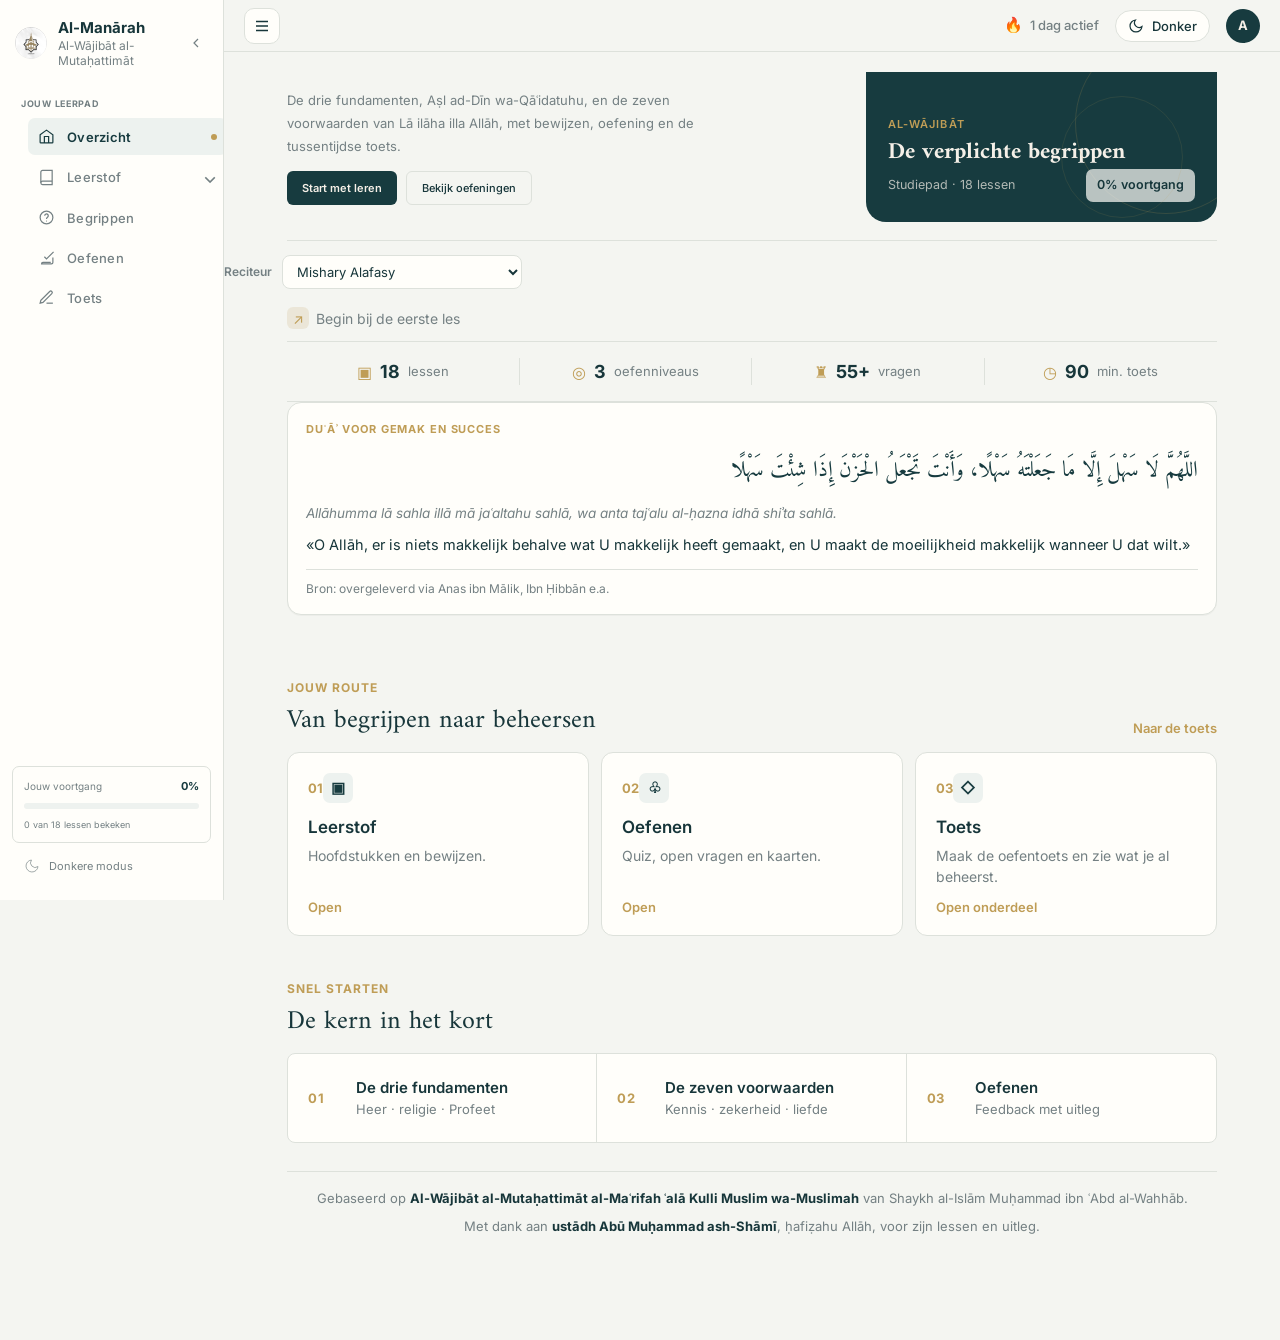
==== commit 8c29dcd9: "Add files via upload" ====
--- a/index.html
+++ b/index.html
@@ -9,7 +9,7 @@
 <meta name="mobile-web-app-capable" content="yes">
 <meta name="theme-color" content="#173b3f">
 <meta name="format-detection" content="telephone=no">
-<meta name="description" content="Al-Manārah · Al-Wājibāt — leer de drie fundamenten en de zeven voorwaarden van Lā ilāha illa Allāh met bewijzen, oefeningen en oefentoets.">
+<meta name="description" content="Al-Manārah · Al-Wājibāt: leer de drie fundamenten en de zeven voorwaarden van Lā ilāha illa Allāh met bewijzen, oefeningen en oefentoets.">
 <title>Al-Manārah · Al-Wājibāt</title>
 <link rel="preconnect" href="https://fonts.googleapis.com">
 <link rel="preconnect" href="https://fonts.gstatic.com" crossorigin>
@@ -85,6 +85,7 @@
 .oi:active{transform:scale(.985)}.oi .ic{width:48px;height:48px;border-radius:14px;background:var(--num);display:flex;align-items:center;justify-content:center;font-size:18px;flex-shrink:0;color:var(--brown)}
 .oi .ic svg{width:24px;height:24px;stroke:currentColor;fill:none;stroke-width:1.8;stroke-linecap:round;stroke-linejoin:round}
 .oi .inf{flex:1}.oi .inf strong{display:block;font-size:16.5px;font-weight:600;margin-bottom:3px}.oi .inf span{font-size:14px;color:var(--muted);line-height:1.4}.oi .arw{color:var(--muted);font-size:18px}
+.fon-i{font-style:italic;color:var(--muted);font-size:.92em}
 .fa{display:flex;flex-direction:column;align-items:center;padding-top:20px}
 .fc{width:100%;max-width:340px;min-height:200px;background:var(--card);border:1px solid var(--border);border-radius:18px;padding:28px 24px;display:flex;flex-direction:column;justify-content:center;align-items:center;text-align:center;cursor:pointer;position:relative}
 .fc.fl{background:var(--btn);color:#fff;border-color:var(--btn)}[data-theme=dark] .fc.fl{color:#1a1714}
@@ -351,7 +352,7 @@
   .mi .i strong{font-size:16px;margin-bottom:4px}
   .mi .i span{font-size:13px;line-height:1.5}
   .mi .i::after{
-    content:"Start →";display:block;margin-top:14px;font-size:12.5px;
+    content:"Start";display:block;margin-top:14px;font-size:12.5px;
     font-weight:600;color:var(--gold);opacity:0;transform:translateX(-4px);
     transition:opacity .15s,transform .15s;
   }
@@ -406,7 +407,7 @@
   #s-leerstof .lc .b strong{font-size:16.5px;line-height:1.35}
   #s-leerstof .lc .b span{font-size:14px;line-height:1.4}
   #s-leerstof .lc::after{
-    content:"→";color:var(--muted);font-size:14px;margin-left:auto;
+    content:"";color:var(--muted);font-size:14px;margin-left:auto;
     opacity:0;transition:opacity .12s,transform .12s;transform:translateX(-3px);
   }
   #s-leerstof .lc:hover::after{opacity:1;transform:translateX(0)}
@@ -1559,6 +1560,11 @@
   border-top:1px solid var(--border);
 }
 
+
+.nasab-part-label{font-size:12px;font-weight:700;letter-spacing:.04em;text-transform:uppercase;color:var(--gold);margin:4px 0 10px}
+.nasab-note{font-size:13.5px;line-height:1.45;color:var(--muted);margin:0 0 12px;padding:10px 12px;background:var(--card);border-radius:10px;border:1px dashed var(--border)}
+.nasab-rel .ns-n{background:transparent;color:var(--gold);border:1.5px solid var(--gold);font-size:11px}
+
 </style>
 
 <script>
@@ -1652,10 +1658,10 @@
   <div class="hero-label" id="heroLabel">AL-MANĀRAH</div>
   <div class="hero-eyebrow-desktop">Jouw persoonlijke leeromgeving</div>
   <h1 class="hero-title"><span class="hero-title-main">Al-Wājibāt</span><br><span class="hero-title-accent">al-Mutaḥattimāt</span></h1>
-  <p class="hero-desc">De drie fundamenten, Aṣl ad-Dīn wa-Qāʿidatuhu, en de zeven voorwaarden van Lā ilāha illa Allāh — met bewijzen, oefening en de tussentijdse toets.</p>
-  <p class="hero-shaykh">Op basis van het boek <em>Al-Wājibāt al-Mutaḥattimāt al-Maʿrifah ʿalā Kulli Muslim wa-Muslimah</em> · lessen van ustādh Abū Muḥammad ash-Shāmī — ḥafiẓahu Allāh</p>
+  <p class="hero-desc">De drie fundamenten, Aṣl ad-Dīn wa-Qāʿidatuhu, en de zeven voorwaarden van Lā ilāha illa Allāh, met bewijzen, oefening en de tussentijdse toets.</p>
+  <p class="hero-shaykh">Op basis van het boek <em>Al-Wājibāt al-Mutaḥattimāt al-Maʿrifah ʿalā Kulli Muslim wa-Muslimah</em> · lessen van ustādh Abū Muḥammad ash-Shāmī, ḥafiẓahu Allāh</p>
   <div class="hero-btns">
-    <button class="btn-gold" id="startLearningBtn" onclick="resumeStudy()">Start met leren →</button>
+    <button class="btn-gold" id="startLearningBtn" onclick="resumeStudy()">Start met leren</button>
     <button class="btn-ghost" onclick="go('oefenen')">Bekijk oefeningen</button>
   </div>
   </div>
@@ -1705,10 +1711,10 @@
     <div class="dua-ar" dir="rtl" lang="ar">اللَّهُمَّ لَا سَهْلَ إِلَّا مَا جَعَلْتَهُ سَهْلًا، وَأَنْتَ تَجْعَلُ الْحَزْنَ إِذَا شِئْتَ سَهْلًا</div>
     <div class="dua-fon">Allāhumma lā sahla illā mā jaʿaltahu sahlā, wa anta tajʿalu al-ḥazna idhā shiʾta sahlā.</div>
     <div class="dua-nl">«O Allāh, er is niets makkelijk behalve wat U makkelijk heeft gemaakt, en U maakt de moeilijkheid makkelijk wanneer U dat wilt.»</div>
-    <div class="dua-src">Bron: overgeleverd via Anas ibn Mālik — Ibn Ḥibbān e.a.</div>
+    <div class="dua-src">Bron: overgeleverd via Anas ibn Mālik, Ibn Ḥibbān e.a.</div>
   </div>
   <section class="home-section">
-    <div class="home-section-head"><div><div class="home-kicker">Jouw route</div><h2>Van begrijpen naar beheersen</h2></div><button class="home-section-link" onclick="go('toets')">Naar de toets →</button></div>
+    <div class="home-section-head"><div><div class="home-kicker">Jouw route</div><h2>Van begrijpen naar beheersen</h2></div><button class="home-section-link" onclick="go('toets')">Naar de toets</button></div>
     <div class="route-cards">
       <button class="route-card" onclick="go('leerstof')"><div class="route-card-top"><span>01</span><span class="route-card-icon">▣</span></div><h3>Leerstof</h3><p>Hoofdstukken en bewijzen.</p><strong>Open</strong></button>
       <button class="route-card" onclick="go('oefenen')"><div class="route-card-top"><span>02</span><span class="route-card-icon">♧</span></div><h3>Oefenen</h3><p>Quiz, open vragen en kaarten.</p><strong>Open</strong></button>
@@ -1718,9 +1724,9 @@
   <section class="home-section">
     <div class="home-section-head"><div><div class="home-kicker">Snel starten</div><h2>De kern in het kort</h2></div></div>
     <div class="core-strip">
-      <button class="core-item" onclick="openCh(3)"><span class="core-no">01</span><span><b>De drie fundamenten</b><small>Heer · religie · Profeet</small></span><span class="core-arrow">→</span></button>
-      <button class="core-item" onclick="openCh(9)"><span class="core-no">02</span><span><b>De zeven voorwaarden</b><small>Kennis · zekerheid · liefde</small></span><span class="core-arrow">→</span></button>
-      <button class="core-item" onclick="go('oefenen')"><span class="core-no">03</span><span><b>Oefenen</b><small>Feedback met uitleg</small></span><span class="core-arrow">→</span></button>
+      <button class="core-item" onclick="openCh(3)"><span class="core-no">01</span><span><b>De drie fundamenten</b><small>Heer · religie · Profeet</small></span><span class="core-arrow"></span></button>
+      <button class="core-item" onclick="openCh(9)"><span class="core-no">02</span><span><b>De zeven voorwaarden</b><small>Kennis · zekerheid · liefde</small></span><span class="core-arrow"></span></button>
+      <button class="core-item" onclick="go('oefenen')"><span class="core-no">03</span><span><b>Oefenen</b><small>Feedback met uitleg</small></span><span class="core-arrow"></span></button>
     </div>
   </section>
 
@@ -1730,14 +1736,14 @@
     van Shaykh al-Islām Muḥammad ibn ʿAbd al-Wahhāb.
   </p>
   <p style="font-size:13px;color:var(--muted);line-height:1.55;margin:8px 0 0">
-    Met dank aan <strong style="color:var(--text)">ustādh Abū Muḥammad ash-Shāmī</strong> — ḥafiẓahu Allāh — voor zijn lessen en uitleg.
+    Met dank aan <strong style="color:var(--text)">ustādh Abū Muḥammad ash-Shāmī</strong>, ḥafiẓahu Allāh, voor zijn lessen en uitleg.
   </p>
 </div>
 </div>
 </div>
 
 <div class="screen" id="s-leerstof">
-<div class="sh"><div class="tr"><div><div class="sh-eyebrow">Jouw leerroute · <span id="leerstofEyebrowCount">0 / 18</span></div><h1>Leerstof</h1><p>Hoofdstukken, verzen, ḥadīths en kernbegrippen — overzichtelijk bij elkaar.</p></div><button class="tb" onclick="togTheme()">☾</button></div>
+<div class="sh"><div class="tr"><div><div class="sh-eyebrow">Jouw leerroute · <span id="leerstofEyebrowCount">0 / 18</span></div><h1>Leerstof</h1><p>Hoofdstukken, verzen, ḥadīths en kernbegrippen, overzichtelijk bij elkaar.</p></div><button class="tb" onclick="togTheme()">☾</button></div>
 <div class="sh-progress-box" id="leerstofProgressBox">
   <div class="sh-progress-label">Voortgang</div>
   <div class="sh-progress-pct" id="leerstofBoxPct">0%</div>
@@ -1760,13 +1766,13 @@
 <div class="lc" role="button" tabindex="0" onclick="openCh(8)" onkeydown="if(event.key===\'Enter\'||event.key===\' \'){event.preventDefault();openCh(8)}"><div class="n" id="n8">8</div><div class="b"><strong>Het tweede bevel</strong><span>Waarschuwen tegen Shirk · vijf situaties</span></div></div>
 <div class="gl">3 · De voorwaarden van de shahādah</div>
 <div class="lc" role="button" tabindex="0" onclick="openCh(9)" onkeydown="if(event.key===\'Enter\'||event.key===\' \'){event.preventDefault();openCh(9)}"><div class="n" id="n9">9</div><div class="b"><strong>Overzicht van de voorwaarden</strong><span>Sharṭ · rukn · gedicht · 8e voorwaarde</span></div></div>
-<div class="lc" role="button" tabindex="0" onclick="openCh(10)" onkeydown="if(event.key===\'Enter\'||event.key===\' \'){event.preventDefault();openCh(10)}"><div class="n" id="n10">10</div><div class="b"><strong>1 · Kennis – al-ʿilm</strong><span>Jahl basīṭ/murakkab · 47:19</span></div></div>
-<div class="lc" role="button" tabindex="0" onclick="openCh(11)" onkeydown="if(event.key===\'Enter\'||event.key===\' \'){event.preventDefault();openCh(11)}"><div class="n" id="n11">11</div><div class="b"><strong>2 · Zekerheid – al-yaqīn</strong><span>Zonder twijfel · 49:15 · 22:11</span></div></div>
-<div class="lc" role="button" tabindex="0" onclick="openCh(12)" onkeydown="if(event.key===\'Enter\'||event.key===\' \'){event.preventDefault();openCh(12)}"><div class="n" id="n12">12</div><div class="b"><strong>3 · Zuivere intentie – al-ikhlāṣ</strong><span>Alleen Allāh · 98:5</span></div></div>
-<div class="lc" role="button" tabindex="0" onclick="openCh(13)" onkeydown="if(event.key===\'Enter\'||event.key===\' \'){event.preventDefault();openCh(13)}"><div class="n" id="n13">13</div><div class="b"><strong>4 · Waarachtigheid – aṣ-ṣidq</strong><span>Hart en tong · 29:2-3 · Kaʿb ibn Mālik</span></div></div>
-<div class="lc" role="button" tabindex="0" onclick="openCh(14)" onkeydown="if(event.key===\'Enter\'||event.key===\' \'){event.preventDefault();openCh(14)}"><div class="n" id="n14">14</div><div class="b"><strong>5 · Liefde – al-maḥabbah</strong><span>Liefde en tevredenheid · 3:31 · 2:165</span></div></div>
-<div class="lc" role="button" tabindex="0" onclick="openCh(15)" onkeydown="if(event.key===\'Enter\'||event.key===\' \'){event.preventDefault();openCh(15)}"><div class="n" id="n15">15</div><div class="b"><strong>6 · Overgave – al-inqiyād</strong><span>Onderwerpen · 4:65 · 33:36</span></div></div>
-<div class="lc" role="button" tabindex="0" onclick="openCh(16)" onkeydown="if(event.key===\'Enter\'||event.key===\' \'){event.preventDefault();openCh(16)}"><div class="n" id="n16">16</div><div class="b"><strong>7 · Acceptatie – al-qabūl</strong><span>Aannemen · 37:35 · 43:23</span></div></div>
+<div class="lc" role="button" tabindex="0" onclick="openCh(10)" onkeydown="if(event.key===\'Enter\'||event.key===\' \'){event.preventDefault();openCh(10)}"><div class="n" id="n10">10</div><div class="b"><strong>1 · Kennis (al-ʿilm)</strong><span>Jahl basīṭ/murakkab · 47:19</span></div></div>
+<div class="lc" role="button" tabindex="0" onclick="openCh(11)" onkeydown="if(event.key===\'Enter\'||event.key===\' \'){event.preventDefault();openCh(11)}"><div class="n" id="n11">11</div><div class="b"><strong>2 · Zekerheid (al-yaqīn)</strong><span>Zonder twijfel · 49:15 · 22:11</span></div></div>
+<div class="lc" role="button" tabindex="0" onclick="openCh(12)" onkeydown="if(event.key===\'Enter\'||event.key===\' \'){event.preventDefault();openCh(12)}"><div class="n" id="n12">12</div><div class="b"><strong>3 · Zuivere intentie (al-ikhlāṣ)</strong><span>Alleen Allāh · 98:5</span></div></div>
+<div class="lc" role="button" tabindex="0" onclick="openCh(13)" onkeydown="if(event.key===\'Enter\'||event.key===\' \'){event.preventDefault();openCh(13)}"><div class="n" id="n13">13</div><div class="b"><strong>4 · Waarachtigheid (aṣ-ṣidq)</strong><span>Hart en tong · 29:2-3 · Kaʿb ibn Mālik</span></div></div>
+<div class="lc" role="button" tabindex="0" onclick="openCh(14)" onkeydown="if(event.key===\'Enter\'||event.key===\' \'){event.preventDefault();openCh(14)}"><div class="n" id="n14">14</div><div class="b"><strong>5 · Liefde (al-maḥabbah)</strong><span>Liefde en tevredenheid · 3:31 · 2:165</span></div></div>
+<div class="lc" role="button" tabindex="0" onclick="openCh(15)" onkeydown="if(event.key===\'Enter\'||event.key===\' \'){event.preventDefault();openCh(15)}"><div class="n" id="n15">15</div><div class="b"><strong>6 · Overgave (al-inqiyād)</strong><span>Onderwerpen · 4:65 · 33:36</span></div></div>
+<div class="lc" role="button" tabindex="0" onclick="openCh(16)" onkeydown="if(event.key===\'Enter\'||event.key===\' \'){event.preventDefault();openCh(16)}"><div class="n" id="n16">16</div><div class="b"><strong>7 · Acceptatie (al-qabūl)</strong><span>Aannemen · 37:35 · 43:23</span></div></div>
 <div class="gl">4 · Afsluiting</div>
 <div class="lc" role="button" tabindex="0" onclick="openCh(17)" onkeydown="if(event.key===\'Enter\'||event.key===\' \'){event.preventDefault();openCh(17)}"><div class="n" id="n17">17</div><div class="b"><strong>De sleutel tot het Paradijs</strong><span>Ibn al-Qayyim · tabel · ṭāghūt als rukn</span></div></div>
 </div>
@@ -1782,7 +1788,7 @@
   <button class="tb" onclick="togTheme()">☾</button>
 </div>
 <div class="rb" id="rBody"></div>
-<div class="rn"><button id="rP" onclick="navCh(-1)">← Vorige</button><button class="nx" id="rN" onclick="navCh(1)">Volgende →</button></div>
+<div class="rn"><button id="rP" onclick="navCh(-1)">Vorige</button><button class="nx" id="rN" onclick="navCh(1)">Volgende</button></div>
 </div>
 
 <div class="screen" id="s-oefenen">
@@ -1791,14 +1797,14 @@
 <div class="exercise-levels" role="tablist" aria-label="Oefenniveaus"><button type="button" role="tab" aria-selected="true" class="exercise-level active" data-lv="easy" onclick="setLevel('easy')"><div><b>Makkelijk</b></div></button><button type="button" role="tab" aria-selected="false" class="exercise-level" data-lv="hard" onclick="setLevel('hard')"><div><b>Moeilijk</b></div></button><button type="button" role="tab" aria-selected="false" class="exercise-level" data-lv="expert" onclick="setLevel('expert')"><div><b>Expert</b></div></button></div>
 <div class="exercise-options">
 
-<div class="oi" role="button" tabindex="0" onclick="showF()" onkeydown="if(event.key===\'Enter\'||event.key===\' \'){event.preventDefault();showF()}"><div class="ic"><svg viewBox="0 0 24 24" aria-hidden="true"><rect x="3" y="5" width="14" height="14" rx="2"/><path d="M7 5V4a2 2 0 012-2h10a2 2 0 012 2v12a2 2 0 01-2 2h-1"/></svg></div><div class="inf"><strong>Flashcards</strong></div><div class="arw">→</div></div>
-<div class="oi" role="button" tabindex="0" onclick="showB()" onkeydown="if(event.key===\'Enter\'||event.key===\' \'){event.preventDefault();showB()}"><div class="ic"><svg viewBox="0 0 24 24" aria-hidden="true"><path d="M14 2H7a2 2 0 00-2 2v16a2 2 0 002 2h10a2 2 0 002-2V8z"/><path d="M14 2v6h6"/><path d="M9 13h6M9 17h4"/></svg></div><div class="inf"><strong>Bewijskaarten</strong></div><div class="arw">→</div></div>
-<div class="oi" role="button" tabindex="0" onclick="setQuizMode('mc');showQ()" onkeydown="if(event.key==='Enter'||event.key===' '){event.preventDefault();setQuizMode('mc');showQ()}"><div class="ic"><svg viewBox="0 0 24 24" aria-hidden="true"><circle cx="12" cy="12" r="9"/><path d="M9.5 9.5a2.5 2.5 0 114 2c-.7.5-1.5 1-1.5 2.5"/><circle cx="12" cy="17" r=".8" fill="currentColor" stroke="none"/></svg></div><div class="inf"><strong>Meerkeuze</strong><span id="qHint">10 meerkeuzevragen · niveau: Makkelijk</span></div><div class="arw">→</div></div>
-<div class="oi" role="button" tabindex="0" onclick="setQuizMode('open');showQ()" onkeydown="if(event.key==='Enter'||event.key===' '){event.preventDefault();setQuizMode('open');showQ()}"><div class="ic"><svg viewBox="0 0 24 24" aria-hidden="true"><path d="M4 6h16M4 12h10M4 18h14"/><path d="M16 10l4 4-4 4"/></svg></div><div class="inf"><strong>Open vragen</strong></div><div class="arw">→</div></div>
-<div class="oi" role="button" tabindex="0" onclick="showM()" onkeydown="if(event.key===\'Enter\'||event.key===\' \'){event.preventDefault();showM()}"><div class="ic"><svg viewBox="0 0 24 24" aria-hidden="true"><rect x="3" y="3" width="7" height="7" rx="1.5"/><rect x="14" y="3" width="7" height="7" rx="1.5"/><rect x="3" y="14" width="7" height="7" rx="1.5"/><path d="M14 17.5h7M17.5 14v7"/></svg></div><div class="inf"><strong>Sleepspel</strong></div><div class="arw">→</div></div><div class="oi" role="button" tabindex="0" onclick="startOrder('voorwaarden')" onkeydown="if(event.key==='Enter'||event.key===' '){event.preventDefault();startOrder('voorwaarden')}"><div class="ic"><svg viewBox="0 0 24 24" aria-hidden="true"><path d="M8 6h13M8 12h13M8 18h13M3 6h.01M3 12h.01M3 18h.01"/></svg></div><div class="inf"><strong>7 voorwaarden</strong></div><div class="arw">→</div></div>
-<div class="oi" role="button" tabindex="0" onclick="startOrder('seerah')" onkeydown="if(event.key==='Enter'||event.key===' '){event.preventDefault();startOrder('seerah')}"><div class="ic"><svg viewBox="0 0 24 24" aria-hidden="true"><path d="M4 19V5M4 19h16M8 17V9M12 17V7M16 17v-4"/></svg></div><div class="inf"><strong>Afstamming van de Profeet ﷺ</strong></div><div class="arw">→</div></div>
-
-<div class="oi" role="button" tabindex="0" onclick="showC()" onkeydown="if(event.key===\'Enter\'||event.key===\' \'){event.preventDefault();showC()}"><div class="ic"><svg viewBox="0 0 24 24" aria-hidden="true"><path d="M9 11l3 3L22 4"/><path d="M21 12v7a2 2 0 01-2 2H5a2 2 0 01-2-2V5a2 2 0 012-2h11"/></svg></div><div class="inf"><strong>Checklist</strong><span id="cCnt">0 van 15 afgevinkt</span></div><div class="arw">→</div></div>
+<div class="oi" role="button" tabindex="0" onclick="showF()" onkeydown="if(event.key===\'Enter\'||event.key===\' \'){event.preventDefault();showF()}"><div class="ic"><svg viewBox="0 0 24 24" aria-hidden="true"><rect x="3" y="5" width="14" height="14" rx="2"/><path d="M7 5V4a2 2 0 012-2h10a2 2 0 012 2v12a2 2 0 01-2 2h-1"/></svg></div><div class="inf"><strong>Flashcards</strong></div><div class="arw"></div></div>
+<div class="oi" role="button" tabindex="0" onclick="showB()" onkeydown="if(event.key===\'Enter\'||event.key===\' \'){event.preventDefault();showB()}"><div class="ic"><svg viewBox="0 0 24 24" aria-hidden="true"><path d="M14 2H7a2 2 0 00-2 2v16a2 2 0 002 2h10a2 2 0 002-2V8z"/><path d="M14 2v6h6"/><path d="M9 13h6M9 17h4"/></svg></div><div class="inf"><strong>Bewijskaarten</strong></div><div class="arw"></div></div>
+<div class="oi" role="button" tabindex="0" onclick="setQuizMode('mc');showQ()" onkeydown="if(event.key==='Enter'||event.key===' '){event.preventDefault();setQuizMode('mc');showQ()}"><div class="ic"><svg viewBox="0 0 24 24" aria-hidden="true"><circle cx="12" cy="12" r="9"/><path d="M9.5 9.5a2.5 2.5 0 114 2c-.7.5-1.5 1-1.5 2.5"/><circle cx="12" cy="17" r=".8" fill="currentColor" stroke="none"/></svg></div><div class="inf"><strong>Meerkeuze</strong><span id="qHint">10 meerkeuzevragen · niveau: Makkelijk</span></div><div class="arw"></div></div>
+<div class="oi" role="button" tabindex="0" onclick="setQuizMode('open');showQ()" onkeydown="if(event.key==='Enter'||event.key===' '){event.preventDefault();setQuizMode('open');showQ()}"><div class="ic"><svg viewBox="0 0 24 24" aria-hidden="true"><path d="M4 6h16M4 12h10M4 18h14"/><path d="M16 10l4 4-4 4"/></svg></div><div class="inf"><strong>Open vragen</strong></div><div class="arw"></div></div>
+<div class="oi" role="button" tabindex="0" onclick="showM()" onkeydown="if(event.key===\'Enter\'||event.key===\' \'){event.preventDefault();showM()}"><div class="ic"><svg viewBox="0 0 24 24" aria-hidden="true"><rect x="3" y="3" width="7" height="7" rx="1.5"/><rect x="14" y="3" width="7" height="7" rx="1.5"/><rect x="3" y="14" width="7" height="7" rx="1.5"/><path d="M14 17.5h7M17.5 14v7"/></svg></div><div class="inf"><strong>Sleepspel</strong></div><div class="arw"></div></div><div class="oi" role="button" tabindex="0" onclick="startOrder('voorwaarden')" onkeydown="if(event.key==='Enter'||event.key===' '){event.preventDefault();startOrder('voorwaarden')}"><div class="ic"><svg viewBox="0 0 24 24" aria-hidden="true"><path d="M8 6h13M8 12h13M8 18h13M3 6h.01M3 12h.01M3 18h.01"/></svg></div><div class="inf"><strong>7 voorwaarden</strong></div><div class="arw"></div></div>
+<div class="oi" role="button" tabindex="0" onclick="startOrder('seerah')" onkeydown="if(event.key==='Enter'||event.key===' '){event.preventDefault();startOrder('seerah')}"><div class="ic"><svg viewBox="0 0 24 24" aria-hidden="true"><path d="M4 19V5M4 19h16M8 17V9M12 17V7M16 17v-4"/></svg></div><div class="inf"><strong>Afstamming van de Profeet ﷺ</strong></div><div class="arw"></div></div>
+
+<div class="oi" role="button" tabindex="0" onclick="showC()" onkeydown="if(event.key===\'Enter\'||event.key===\' \'){event.preventDefault();showC()}"><div class="ic"><svg viewBox="0 0 24 24" aria-hidden="true"><path d="M9 11l3 3L22 4"/><path d="M21 12v7a2 2 0 01-2 2H5a2 2 0 01-2-2V5a2 2 0 012-2h11"/></svg></div><div class="inf"><strong>Checklist</strong><span id="cCnt">0 van 15 afgevinkt</span></div><div class="arw"></div></div>
 </div>
 <div class="score-hist" id="scoreHistOef"></div>
 </div>
@@ -1813,7 +1819,7 @@
 <button type="button" class="f-good" onclick="rateCard(1)">Wist ik</button>
 </div>
 <div class="fctl"><button type="button" onclick="fNav(-1)">←</button><div class="c" id="fCt">1 / 10</div><button type="button" onclick="fNav(1)">→</button></div>
-<div class="fh" id="fHint">Tik op de kaart om om te draaien. Beoordeel daarna of je het wist.</div>
+<div class="fh" id="fHint">Tik op de kaart om hem te draaien. Beoordeel daarna of je het wist.</div>
 </div>
 </div>
 
@@ -1975,10 +1981,10 @@
 <h3>De vijf fasen van het bestaan</h3>
 <table><thead><tr><th>#</th><th>Fase</th><th>Kern</th></tr></thead>
 <tbody>
-<tr><td>1</td><td>ʿĀlam adh-Dharr — de wereld van de oorspronkelijke belofte</td><td>Allāh liet de nakomelingen van Ādam getuigen: “Ben Ik niet jullie Heer?” — “Jawel, wij getuigen.” (al-Aʿrāf 7:172)</td></tr>
-<tr><td>2</td><td>ʿĀlam al-Arḥām — de baarmoeder</td><td>Er is een engel over de baarmoeder aangesteld. (al-Bukhārī 3208; Muslim 2646)</td></tr>
-<tr><td>3</td><td>Ad-Dunyā — het wereldse leven</td><td>Korte fase waarin de mens leeft, handelt en zich voorbereidt op het Hiernamaals.</td></tr>
-<tr><td>4</td><td>Al-Barzakh — de tussenwereld</td><td>Na de dood: de beproeving van het graf; de engelen Munkar en Nakīr ondervragen de persoon.</td></tr>
+<tr><td>1</td><td>ʿĀlam adh-Dharr: de wereld van de oorspronkelijke belofte</td><td>Allāh liet de nakomelingen van Ādam getuigen: “Ben Ik niet jullie Heer?” “Jawel, wij getuigen.” (al-Aʿrāf 7:172)</td></tr>
+<tr><td>2</td><td>ʿĀlam al-Arḥām: de baarmoeder</td><td>Er is een engel over de baarmoeder aangesteld. (al-Bukhārī 3208; Muslim 2646)</td></tr>
+<tr><td>3</td><td>Ad-Dunyā: het wereldse leven</td><td>Korte fase waarin de mens leeft, handelt en zich voorbereidt op het Hiernamaals.</td></tr>
+<tr><td>4</td><td>Al-Barzakh (de tussenwereld)</td><td>Na de dood: de beproeving van het graf; de engelen Munkar en Nakīr ondervragen de persoon.</td></tr>
 <tr><td>5</td><td>Het Hiernamaals</td><td>De mens gaat uiteindelijk naar het Paradijs of het Vuur.</td></tr>
 </tbody></table>
 <div class="hd">
@@ -2032,7 +2038,7 @@
 <span style="font-size:.88em;opacity:.75">‘Voorwaar, in de schepping van de hemelen en de aarde en de afwisseling van de nacht en de dag zijn zeker tekenen voor degenen die verstand hebben.’</span><br>
 <button type="button" class="play-btn" onclick="playAyah(3,190,this)"><svg viewBox="0 0 24 24"><path d="M8 5v14l11-7z"/></svg> Beluister</button>
 </div>
-<p>Wanneer je een computer ziet, zegt je verstand dat deze door een maker is gemaakt. Als dit geldt voor een gemaakt voorwerp, dan geldt dit des te meer voor de immense schepping. Een bedoeïen zei toen hem werd gevraagd: “Waarmee ken jij jouw Heer?” — <em>“De voetafdruk wijst op degene die gelopen heeft, en de mest van de kameel wijst op de kameel. Een hemel vol sterren, een aarde vol wegen en een zee met golven; wijzen deze niet op de Alhorende, de Alziende?”</em></p>
+<p>Wanneer je een computer ziet, zegt je verstand dat deze door een maker is gemaakt. Als dit geldt voor een gemaakt voorwerp, dan geldt dit des te meer voor de immense schepping. Een bedoeïen zei toen hem werd gevraagd: “Waarmee ken jij jouw Heer?” <em>“De voetafdruk wijst op degene die gelopen heeft, en de mest van de kameel wijst op de kameel. Een hemel vol sterren, een aarde vol wegen en een zee met golven; wijzen deze niet op de Alhorende, de Alziende?”</em></p>
 <h3>3. De bewijzen vanuit de Sharīʿah</h3>
 <p>Dit zijn de bewijzen uit de Qurʾān en de authentieke Sunnah, waarin Allāh Zijn bestaan, Zijn namen en eigenschappen en Zijn heerschappij over de schepping duidelijk maakt.</p>
 <div class="nt"><strong>Conclusie</strong><br>De drie fundamenten leren ons allereerst wie onze Heer is, vervolgens hoe wij Hem leren kennen, en uiteindelijk dat deze kennis moet leiden tot het aanbidden van Allāh alleen.</div>`},
@@ -2064,7 +2070,7 @@
 <p>De vrijverklaring heeft drie niveaus:</p>
 <ul>
 <li><strong>Met het hart:</strong> men verwerpt Shirk innerlijk en heeft er een afkeer van.</li>
-<li><strong>Met de tong:</strong> men spreekt zich uit tegen Shirk — <em>“Zeg: O ongelovigen!”</em> (al-Kāfirūn 109:1).</li>
+<li><strong>Met de tong:</strong> men spreekt zich uit tegen Shirk, <em>“Zeg: O ongelovigen!”</em> (al-Kāfirūn 109:1).</li>
 <li><strong>Met de ledematen:</strong> men onthoudt zich in zijn handelen van Shirk.</li>
 </ul>
 <h3>De drie rangen van de Islām</h3>
@@ -2075,24 +2081,23 @@
 <div class="nt"><strong>Het antwoord</strong><br>Mijn Profeet is Mohammed ibn ʿAbdullāh ibn ʿAbd al-Muṭṭalib ibn Hāshim. Hāshim behoort tot Quraysh, Quraysh tot de Arabieren, en de Arabieren zijn het nageslacht van Ismāʿīl ibn Ibrāhīm. Moge de beste vrede en zegeningen over hen en over onze Profeet zijn.</div>
 
 <div class="hd">
-  <div class="hd-intro">Afstamming (nasab) — zoals in de matn</div>
+  <div class="hd-intro">Afstamming (nasab): zoals in de matn</div>
 
   <div class="nasab-simple">
+    <div class="nasab-part-label">A · Vaderlijke lijn (ibn = zoon van)</div>
     <div class="nasab-step"><span class="ns-n">1</span><span class="ns-t">Muḥammad ﷺ</span></div>
-    <div class="nasab-arrow">↓ zoon van</div>
-    <div class="nasab-step"><span class="ns-n">2</span><span class="ns-t">ʿAbdullāh <small>vader</small></span></div>
-    <div class="nasab-arrow">↓ zoon van</div>
-    <div class="nasab-step"><span class="ns-n">3</span><span class="ns-t">ʿAbd al-Muṭṭalib <small>grootvader</small></span></div>
-    <div class="nasab-arrow">↓ zoon van</div>
+    <div class="nasab-arrow">↓ <em>ibn</em> · zoon van</div>
+    <div class="nasab-step"><span class="ns-n">2</span><span class="ns-t">ʿAbdullāh <small>zijn vader</small></span></div>
+    <div class="nasab-arrow">↓ <em>ibn</em> · zoon van</div>
+    <div class="nasab-step"><span class="ns-n">3</span><span class="ns-t">ʿAbd al-Muṭṭalib <small>zijn grootvader</small></span></div>
+    <div class="nasab-arrow">↓ <em>ibn</em> · zoon van</div>
     <div class="nasab-step"><span class="ns-n">4</span><span class="ns-t">Hāshim</span></div>
-    <div class="nasab-arrow">↓ behoort tot</div>
-    <div class="nasab-step"><span class="ns-n">5</span><span class="ns-t">Quraysh</span></div>
-    <div class="nasab-arrow">↓ behoren tot</div>
-    <div class="nasab-step"><span class="ns-n">6</span><span class="ns-t">de Arabieren</span></div>
-    <div class="nasab-arrow">↓ nageslacht van</div>
-    <div class="nasab-step"><span class="ns-n">7</span><span class="ns-t">Ismāʿīl عليه السلام</span></div>
-    <div class="nasab-arrow">↓ zoon van</div>
-    <div class="nasab-step"><span class="ns-n">8</span><span class="ns-t">Ibrāhīm عليه السلام</span></div>
+
+    <div class="nasab-part-label" style="margin-top:16px">B · Geen “zoon van”, maar: <em>behoort tot</em></div>
+    <p class="nasab-note">Na Hāshim stopt de <strong>ibn</strong>-keten. Quraysh is <strong>niet</strong> de vader van Hāshim, maar de <strong>stam</strong> waartoe Hāshim behoort.</p>
+    <div class="nasab-step nasab-rel"><span class="ns-n">→</span><span class="ns-t">Hāshim <strong>behoort tot</strong> Quraysh <small>(stam)</small></span></div>
+    <div class="nasab-step nasab-rel"><span class="ns-n">→</span><span class="ns-t">Quraysh <strong>behoort tot</strong> de Arabieren</span></div>
+    <div class="nasab-step nasab-rel"><span class="ns-n">→</span><span class="ns-t">De Arabieren zijn het <strong>nageslacht</strong> van Ismāʿīl ibn Ibrāhīm عليهما السلام</span></div>
   </div>
 
   <div class="hd-ar" style="font-size:20px;line-height:2;margin:16px 0 6px;text-align:right;direction:rtl">
@@ -2102,10 +2107,11 @@
     Muḥammad ibn ʿAbdillāh ibn ʿAbd al-Muṭṭalib ibn Hāshim
   </div>
   <div class="hd-mean">
-    Hāshim → Quraysh → de Arabieren → Ismāʿīl ibn Ibrāhīm. Over hen en over onze Profeet de beste vrede en zegeningen.
+    <strong>Volledige matn-formulering:</strong><br>
+    «Mijn Profeet is Muḥammad ibn ʿAbdillāh ibn ʿAbd al-Muṭṭalib ibn Hāshim. <em>Hāshim behoort tot Quraysh, Quraysh tot de Arabieren, en de Arabieren zijn het nageslacht van Ismāʿīl ibn Ibrāhīm.</em>»
   </div>
 
-  <div style="margin-top:16px<div style="margin-top:16px;padding-top:14px;border-top:1px solid var(--border)">
+  <div style="margin-top:16px"><div style="margin-top:16px;padding-top:14px;border-top:1px solid var(--border)">
     <div class="hd-intro" style="margin-bottom:8px">Volledige keten tot ʿAdnān</div>
     <p style="font-size:13.5px;color:var(--muted);margin:0 0 10px;line-height:1.5">Deze opsomming is de keten waarover de geleerden het eens zijn. Na ʿAdnān bestaat verschil van mening onder de genealogen.</p>
     <div class="hd-ar" id="nasabFullAr" style="font-size:15.5px;line-height:1.95;text-align:right;direction:rtl;background:var(--num);padding:12px 14px;border-radius:10px">
@@ -2133,7 +2139,10 @@
 </div>
 
 <h3>Nabī en rasūl</h3>
-<p><strong>Nabī</strong> (نبي) is een profeet: iemand aan wie Allāh openbaring heeft gegeven en die door Hem is gekozen om Zijn leiding te volgen en over te brengen. <strong>Rasūl</strong> (رسول) is een boodschapper: iemand die Allāh heeft uitgezonden met een boodschap voor zijn volk. Een bekende uitleg is dat iedere rasūl een nabī is, maar niet iedere nabī een rasūl: een rasūl wordt met een specifieke zending naar een volk gestuurd. Muḥammad ﷺ was zowel nabī als rasūl met de laatste en universele boodschap.</p>
+<p>Onder de geleerden bestaat <strong>verschil van mening</strong> over het precieze onderscheid; er zijn verschillende definities genoemd. Muḥammad ﷺ was zowel nabī als rasūl.</p>
+<p><strong>Nabī</strong> (نبي), profeet: iemand aan wie Allāh openbaring heeft gegeven en die door Hem is gekozen om Zijn leiding te volgen en over te brengen.</p>
+<p><strong>Rasūl</strong> (رسول), boodschapper: iemand die Allāh heeft <em>uitgezonden</em> met een boodschap voor zijn volk.</p>
+<p>Een bekende regel: <strong>iedere rasūl is een nabī, maar niet iedere nabī is een rasūl</strong>. Een veelgenoemde uitleg is dat een rasūl met een specifieke zending naar een volk wordt gestuurd, terwijl een nabī openbaring ontvangt en de bestaande boodschap volgt. Daarom was Muḥammad ﷺ zowel nabī als rasūl: Allāh koos hem als Profeet en zond hem als Boodschapper met de laatste en universele boodschap.</p>
 <h3>Wat je over de Profeet ﷺ moet kennen</h3>
 <ul>
 <li><strong>Zijn naam en afkomst:</strong> zijn afkomst gaat via Banū Hāshim → Quraysh → de Arabieren → Ismāʿīl → Ibrāhīm. Het kennen van de afkomst is niet bedoeld voor afkomsttrots; de werkelijke waarde van een persoon ligt in zijn geloof, kennis en daden.</li>
@@ -2181,7 +2190,7 @@
 <span style="font-size:.88em;opacity:.75">‘Zeg: O mensen, voorwaar, ik ben de Boodschapper van Allāh voor jullie allen.’</span><br>
 <button type="button" class="play-btn" onclick="playAyah(7,158,this)"><svg viewBox="0 0 24 24"><path d="M8 5v14l11-7z"/></svg> Beluister</button>
 </div>
-<p>Zijn boodschap was voor de mensen én de djinn — dit onderscheidt hem van eerdere profeten. Tot slot: de Profeet ﷺ was een mens en stierf zoals ieder mens.</p>
+<p>Zijn boodschap was voor de mensen én de djinn; dit onderscheidt hem van eerdere profeten. Tot slot: de Profeet ﷺ was een mens en stierf zoals ieder mens.</p>
 <div class="ay">
 <strong>Sūrah az-Zumar 39:30-31</strong><br>
 إِنَّكَ مَيِّتٌ وَإِنَّهُم مَّيِّتُونَ ۝ ثُمَّ إِنَّكُمْ يَوْمَ الْقِيَامَةِ عِندَ رَبِّكُمْ تَخْتَصِمُونَ<br>
@@ -2190,10 +2199,10 @@
 <button type="button" class="play-btn" onclick="playAyah(39,'30-31',this)"><svg viewBox="0 0 24 24"><path d="M8 5v14l11-7z"/></svg> Beluister (30–31)</button>
 </div>
 <div class="nt"><strong>Samengevat</strong><br>Wij geloven dat Muḥammad ﷺ de dienaar van Allāh en Zijn laatste Boodschapper en Profeet is. Wij aanbidden hem niet, maar wij houden van hem, geloven in hem, bevestigen hetgeen hij heeft gebracht en volgen zijn Sunnah.</div>`},
-{h:`<h2>De essentie van het geloof — het eerste bevel</h2>
+{h:`<h2>De essentie van het geloof: het eerste bevel</h2>
 <p>De essentie van het geloof en zijn hoofdprincipe bestaat uit <strong>twee zaken</strong>. Het eerste bevel is:</p>
 <div class="nt"><strong>Het eerste bevel</strong><br>Het bevel om Allāh alleen te aanbidden zonder Hem een deelgenoot toe te kennen, het oproepen hiertoe, op basis hiervan loyaliteit te tonen en het ongelovig verklaren van degene die deze kwestie de rug toekeert.</div>
-<p>Dit is de <strong>aṣl ad-dīn</strong>, de grondslag van de religie. De kalimah van Tawḥīd heeft twee zijden: <strong>ontkenning</strong> (Lā ilāha — alles wat naast Allāh wordt aanbeden wordt verworpen) en <strong>bevestiging</strong> (illa Allāh — alleen Allāh wordt aanbeden, zonder deelgenoot).</p>
+<p>Dit is de <strong>aṣl ad-dīn</strong>, de grondslag van de religie. De kalimah van Tawḥīd heeft twee zijden: <strong>ontkenning</strong> (Lā ilāha: alles wat naast Allāh wordt aanbeden wordt verworpen) en <strong>bevestiging</strong> (illa Allāh: alleen Allāh wordt aanbeden, zonder deelgenoot).</p>
 <div class="nt"><strong>Let op</strong><br>De zaken die hieruit voortvloeien (oproepen, loyaliteit, takfīr) zijn noodzakelijke gevolgen van de grondslag, maar niet allemaal letterlijk de grondslag zelf. De grondslag van de religie is Tawḥīd.</div>
 <div class="ay">
 <strong>Sūrah al-Isrāʾ 17:23</strong><br>
@@ -2252,7 +2261,7 @@
 <button type="button" class="play-btn" onclick="playAyah(103,'1-3',this)"><svg viewBox="0 0 24 24"><path d="M8 5v14l11-7z"/></svg> Beluister (1–3)</button>
 </div>
 <h3>Voorzichtigheid bij takfīr</h3>
-<p>Het is niet correct om simpelweg te zeggen: “Wie een kāfir niet tot kāfir verklaart, is zelf een kāfir,” zonder rekening te houden met de specifieke grondslag, voorwaarden en omstandigheden. Eén van de oorzaken van ongeloof is <strong>takdhīb</strong>: het loochenen en verwerpen van datgene waarmee de Qurʾān is gekomen. Drie categorieën: (1) kuffār al-aṣliyyūn — nooit de Islām binnengegaan; (2) wie na de Islām is afgevallen; (3) wie zegt in Lā ilāha illa Allāh te geloven maar dit niet werkelijk naleeft.</p>
+<p>Het is niet correct om simpelweg te zeggen: “Wie een kāfir niet tot kāfir verklaart, is zelf een kāfir,” zonder rekening te houden met de specifieke grondslag, voorwaarden en omstandigheden. Eén van de oorzaken van ongeloof is <strong>takdhīb</strong>: het loochenen en verwerpen van datgene waarmee de Qurʾān is gekomen. Drie categorieën: (1) kuffār al-aṣliyyūn, nooit de Islām binnengegaan; (2) wie na de Islām is afgevallen; (3) wie zegt in Lā ilāha illa Allāh te geloven maar dit niet werkelijk naleeft.</p>
 <div class="ay">
 <strong>Sūrah al-Kāfirūn 109:1-2</strong><br>
 قُلْ يَا أَيُّهَا الْكَافِرُونَ ۝ لَا أَعْبُدُ مَا تَعْبُدُونَ<br>
@@ -2260,7 +2269,7 @@
 <span style="font-size:.88em;opacity:.75">‘Zeg: O ongelovigen, ik aanbid niet wat jullie aanbidden.’</span><br>
 <button type="button" class="play-btn" onclick="playAyah(109,'1-6',this)"><svg viewBox="0 0 24 24"><path d="M8 5v14l11-7z"/></svg> Beluister (volledige soerah)</button>
 </div>`},
-{h:`<h2>De essentie van het geloof — het tweede bevel</h2>
+{h:`<h2>De essentie van het geloof: het tweede bevel</h2>
 <p>Het tweede bevel is:</p>
 <div class="nt"><strong>Het tweede bevel</strong><br>Het waarschuwen voor het toekennen van deelgenoten aan Allāh in de aanbidding, op basis van deze kwestie vijandschap tonen en hardhandig optreden, en degene die zich schuldig maakt aan afgodendienst als ongelovige beschouwen.</div>
 <div class="ay">
@@ -2280,7 +2289,7 @@
 </ul>
 <p>Het gaat dus niet alleen om het zelf verrichten van Tawḥīd, maar ook om de houding ertegenover: liefde voor Tawḥīd, afkeer van Shirk, loyaliteit aan de mensen van Tawḥīd en het afwijzen van datgene wat Tawḥīd tegenspreekt.</p>
 <h3>Het verhaal van de shaykh en de haan</h3>
-<p>Shaykh Muḥammad ibn ʿAbd al-Wahhāb onderwees veel Tawḥīd. Zijn studenten zeiden op een gegeven moment dat dit veel werd en dat zij ook andere lessen wilden. De shaykh stemde toe, maar de volgende dag was hij bezorgd: hij had gehoord dat er in de buurt een man was die een haan had geslacht in de naam van iemand anders dan Allāh, en hij had iemand gestuurd om dit te onderzoeken. De dag erna bleek de zaak anders: de man had geen haan geslacht, maar een zeer grote zonde gepleegd — zinā met zijn eigen moeder. De studenten werden woedend en wilden tegen de man optreden. Toen zei de shaykh, in de betekenis: <em>“Wonderlijk! Jullie worden woedend vanwege een kabīrah, een grote zonde, maar worden jullie niet woedend vanwege Shirk tegenover Allāh?”</em> Hiermee maakte hij duidelijk hoe ernstig Shirk is.</p>
+<p>Shaykh Muḥammad ibn ʿAbd al-Wahhāb onderwees veel Tawḥīd. Zijn studenten zeiden op een gegeven moment dat dit veel werd en dat zij ook andere lessen wilden. De shaykh stemde toe, maar de volgende dag was hij bezorgd: hij had gehoord dat er in de buurt een man was die een haan had geslacht in de naam van iemand anders dan Allāh, en hij had iemand gestuurd om dit te onderzoeken. De dag erna bleek de zaak anders: de man had geen haan geslacht, maar een zeer grote zonde gepleegd, zinā met zijn eigen moeder. De studenten werden woedend en wilden tegen de man optreden. Toen zei de shaykh, in de betekenis: <em>“Wonderlijk! Jullie worden woedend vanwege een kabīrah, een grote zonde, maar worden jullie niet woedend vanwege Shirk tegenover Allāh?”</em> Hiermee maakte hij duidelijk hoe ernstig Shirk is.</p>
 <h3>De waarschuwing begon met de zending</h3>
 <p>Het waarschuwen tegen Shirk was een van de eerste zaken waarmee de Profeet ﷺ werd gezonden: hij werd profeet (nabī) door de openbaring van “Iqra” en vervolgens als boodschapper (rasūl) gezonden met de opdracht om te waarschuwen.</p>
 <div class="ay">
@@ -2298,7 +2307,7 @@
 <button type="button" class="play-btn" onclick="playAyah(26,214,this)"><svg viewBox="0 0 24 24"><path d="M8 5v14l11-7z"/></svg> Beluister</button>
 </div>
 <p>Toen de Profeet ﷺ dit bevel kreeg, waarschuwde hij onmiddellijk zijn naaste verwanten. Tegen zijn dochter Fāṭimah zei hij dat zij van zijn bezit mocht vragen wat zij wilde, maar dat hij niets voor haar kon doen tegenover Allāh. Het zijn dus de eigen daden die iemand moet waarmaken; afstamming of stamboom redt niemand.</p>`},
-{h:`<h2>De voorwaarden van Lā ilāha illa Allāh — overzicht</h2>
+{h:`<h2>De voorwaarden van Lā ilāha illa Allāh: overzicht</h2>
 <p>Alleen het uitspreken van Lā ilāha illa Allāh is niet voldoende wanneer de daden en overtuigingen volledig in strijd zijn met de betekenis ervan. De getuigenis moet worden verwezenlijkt.</p>
 <div class="hd">
 <div class="hd-intro">De Profeet ﷺ zei:</div>
@@ -2306,13 +2315,13 @@
 <div class="hd-mean">«Wie sterft terwijl hij weet dat er geen god is die het recht heeft aanbeden te worden behalve Allāh, zal het Paradijs binnengaan.»</div>
 <div class="src">Ṣaḥīḥ Muslim</div>
 </div>
-<p>De geleerden hebben door middel van <strong>istiqrāʾ</strong> — het verzamelen en bestuderen van de verschillende teksten — vastgesteld welke voorwaarden verbonden zijn aan deze getuigenis.</p>
+<p>De geleerden hebben door middel van <strong>istiqrāʾ</strong>, het verzamelen en bestuderen van de verschillende teksten, vastgesteld welke voorwaarden verbonden zijn aan deze getuigenis.</p>
 <h3>Wat is een sharṭ?</h3>
 <div class="nt">
-<strong>Sharṭ (شرط) — voorwaarde</strong><br>
+<strong>Sharṭ (شرط): voorwaarde</strong><br>
 In uṣūl al-fiqh betekent een voorwaarde: de afwezigheid ervan brengt de afwezigheid van het afhankelijke gevolg met zich mee. <strong>Voorbeeld:</strong> reinheid is een voorwaarde voor het gebed. Wie niet rein is, zijn gebed is niet geldig. Maar wie wél rein is, bidt daarmee nog niet automatisch.
 <br><br>
-<strong>Rukn (ركن) — pilaar</strong><br>
+<strong>Rukn (ركن): pilaar</strong><br>
 Een pilaar is onderdeel van de handeling zelf. Wudūʾ is een voorwaarde buiten het gebed; de rukūʿ is een pilaar binnen het gebed.
 <br><br>
 <strong>Het doel</strong><br>
@@ -2328,16 +2337,16 @@
 <h3>De zeven voorwaarden</h3>
 <table><thead><tr><th>#</th><th>Voorwaarde</th><th>Tegengestelde</th></tr></thead>
 <tbody>
-<tr><td>1</td><td>Kennis – al-ʿilm</td><td>Onwetendheid</td></tr>
-<tr><td>2</td><td>Zekerheid – al-yaqīn</td><td>Twijfel</td></tr>
-<tr><td>3</td><td>Zuivere intentie – al-ikhlāṣ</td><td>Shirk / riyāʾ</td></tr>
-<tr><td>4</td><td>Waarachtigheid – aṣ-ṣidq</td><td>Leugenachtigheid</td></tr>
-<tr><td>5</td><td>Liefde – al-maḥabbah</td><td>Afkeer / haat</td></tr>
-<tr><td>6</td><td>Overgave – al-inqiyād</td><td>Weigering</td></tr>
-<tr><td>7</td><td>Acceptatie – al-qabūl</td><td>Verwerping</td></tr>
+<tr><td>1</td><td>Kennis (al-ʿilm)</td><td><strong>Al-jahl</strong> <span class="fon-i">(al-djahl)</span>: onwetendheid</td></tr>
+<tr><td>2</td><td>Zekerheid (al-yaqīn)</td><td><strong>Ash-shakk</strong> <span class="fon-i">(asj-sjakk)</span>: twijfel / onzekerheid</td></tr>
+<tr><td>3</td><td>Zuivere intentie (al-ikhlāṣ)</td><td><strong>Ash-shirk</strong> <span class="fon-i">(asj-sjirk)</span>: Shirk</td></tr>
+<tr><td>4</td><td>Waarachtigheid (aṣ-ṣidq)</td><td><strong>Al-kadhib</strong> <span class="fon-i">(al-kazib)</span>: leugenachtigheid</td></tr>
+<tr><td>5</td><td>Liefde (al-maḥabbah)</td><td><strong>Al-bughḍ</strong> <span class="fon-i">(al-boeghd)</span>: afkeer / haat</td></tr>
+<tr><td>6</td><td>Overgave (al-inqiyād)</td><td><strong>At-tark</strong> <span class="fon-i">(at-tark)</span>: weigering / niet gehoorzamen</td></tr>
+<tr><td>7</td><td>Acceptatie (al-qabūl)</td><td><strong>Ar-radd</strong> <span class="fon-i">(ar-radd)</span>: verwerping</td></tr>
 </tbody></table>
 <h3>De “achtste” voorwaarde: al-kufr bi-ṭ-ṭāghūt</h3>
-<p>Sommige geleerden noemen als achtste het verwerpen van de ṭāghūt. Dit ligt echter al besloten in de betekenis van Lā ilāha illa Allāh: in de ontkenning van alle aanbidding naast Allāh ligt het verwerpen van de ṭāghūt besloten. Daarom worden er doorgaans <strong>zeven</strong> voorwaarden genoemd en is het verwerpen van de ṭāghūt een <strong>rukn</strong> — een pilaar van de getuigenis zelf, geen losstaande achtste voorwaarde.</p>
+<p>Sommige geleerden noemen als achtste het verwerpen van de ṭāghūt. Dit ligt echter al besloten in de betekenis van Lā ilāha illa Allāh: in de ontkenning van alle aanbidding naast Allāh ligt het verwerpen van de ṭāghūt besloten. Daarom worden er doorgaans <strong>zeven</strong> voorwaarden genoemd en is het verwerpen van de ṭāghūt een <strong>rukn</strong>, een pilaar van de getuigenis zelf, geen losstaande achtste voorwaarde.</p>
 <div class="ay">
 <strong>Sūrah al-Baqarah 2:256</strong><br>
 فَمَن يَكْفُرْ بِالطَّاغُوتِ وَيُؤْمِن بِاللَّهِ فَقَدِ اسْتَمْسَكَ بِالْعُرْوَةِ الْوُثْقَىٰ لَا انفِصَامَ لَهَا<br>
@@ -2356,17 +2365,17 @@
 <button type="button" class="sharq" onclick="showEx('al-qabul')">7. al-qabūl</button>
 </div>
 <div id="exBox"></div>`},
-{h:`<h2>Voorwaarde 1: Kennis — al-ʿilm</h2>
+{h:`<h2>Voorwaarde 1: Kennis (al-ʿilm)</h2>
 <p>De eerste voorwaarde is kennis over de betekenis van Lā ilāha illa Allāh. Deze kennis omvat zowel de <strong>ontkenning</strong> als de <strong>bevestiging</strong>. Kennis betekent: iets kennen zoals het werkelijk is.</p>
 <div class="nt"><strong>Tegengestelde</strong><br>
-<strong>Al-jahl</strong> <span class="fon">(al-djahl)</span> — onwetendheid over de betekenis van de shahādah.</div>
+<strong>Al-jahl</strong> <span class="fon-i">(al-djahl)</span>: onwetendheid over de betekenis van de shahādah.</div>
 <h3>Twee soorten onwetendheid (al-jahl / al-djahl)</h3>
 <table><thead><tr><th>Soort</th><th>Betekenis</th></tr></thead>
 <tbody>
-<tr><td><strong>Al-jahl al-basīṭ</strong> <span class="fon">(al-djahl al-basieth)</span> — eenvoudige onwetendheid</td><td>Iemand weet iets niet, már erkent dat hij het niet weet. Vraag je hem: “Wat is dit?”, dan antwoordt hij: “Ik weet het niet.”</td></tr>
-<tr><td><strong>Al-jahl al-murakkab</strong> <span class="fon">(al-djahl al-moerakkab)</span> — samengestelde onwetendheid</td><td>Iemand is onwetend maar beseft niet dat hij onwetend is; hij denkt dat hij iets weet terwijl hij het niet weet.</td></tr>
+<tr><td><strong>Al-jahl al-basīṭ</strong> <span class="fon-i">(al-djahl al-basieth)</span>: eenvoudige onwetendheid</td><td>Iemand weet iets niet, már erkent dat hij het niet weet. Vraag je hem: “Wat is dit?”, dan antwoordt hij: “Ik weet het niet.”</td></tr>
+<tr><td><strong>Al-jahl al-murakkab</strong> <span class="fon-i">(al-djahl al-moerakkab)</span>: samengestelde onwetendheid</td><td>Iemand is onwetend maar beseft niet dat hij onwetend is; hij denkt dat hij iets weet terwijl hij het niet weet.</td></tr>
 </tbody></table>
-<div class="nt"><strong>De betekenis van de getuigenis</strong><br>Lā ilāha illa Allāh betekent: niets of niemand heeft werkelijk het recht om aanbeden te worden behalve Allāh. De ontkenning: Lā ilāha — niemand heeft werkelijk het recht om aanbeden te worden. De bevestiging: illa Allāh — behalve Allāh.</div>
+<div class="nt"><strong>De betekenis van de getuigenis</strong><br>Lā ilāha illa Allāh betekent: niets of niemand heeft werkelijk het recht om aanbeden te worden behalve Allāh. De ontkenning in Lā ilāha: niemand heeft werkelijk het recht om aanbeden te worden. De bevestiging in illa Allāh: behalve Allāh.</div>
 <p>Ibrāhīm عليه السلام maakte deze twee delen op een prachtige manier duidelijk: hij verwierp datgene wat zijn volk aanbad en maakte duidelijk dat de aanbidding uitsluitend voor de Schepper is.</p>
 <div class="ay">
 <strong>Sūrah al-ʿAnkabūt 29:61</strong><br>
@@ -2404,8 +2413,8 @@
 <div class="hd-mean">«Wie sterft terwijl hij weet dat er geen god is die het recht heeft aanbeden te worden behalve Allāh, zal het Paradijs binnengaan.»</div>
 <div class="src">Ṣaḥīḥ Muslim, Kitāb al-Īmān, nr. 26</div>
 </div>`},
-{h:`<h2>Voorwaarde 2: Zekerheid — al-yaqīn</h2>
-<p>Al-yaqīn betekent absolute zekerheid: kennis waaraan geen twijfel kleeft. Het tegengestelde is <strong>ash-shakk</strong> <span class="fon">(asj-sjakk)</span> — twijfel.</p>
+{h:`<h2>Voorwaarde 2: Zekerheid (al-yaqīn)</h2>
+<p>Al-yaqīn betekent absolute zekerheid: kennis waaraan geen twijfel kleeft. Het tegengestelde is <strong>ash-shakk</strong> <span class="fon-i">(asj-sjakk)</span>, twijfel.</p>
 <p>Het verband met de vorige voorwaarde: bij <strong>al-ʿilm</strong> weet je wat de shahādah betekent; bij <strong>al-yaqīn</strong> staat deze kennis vast in je hart en twijfel je er niet aan.</p>
 <div class="ay">
 <strong>Sūrah al-Ḥujurāt 49:15</strong><br>
@@ -2444,8 +2453,8 @@
 <div class="src">Ṣaḥīḥ al-Bukhārī · Ṣaḥīḥ Muslim</div>
 </div>
 <p>Dit toont de sterke zekerheid waarmee de gelovige naar het Hiernamaals kan verlangen en bereid kan zijn om voor Allāh te strijden.</p>`},
-{h:`<h2>Voorwaarde 3: Oprechtheid en zuiverheid — al-ikhlāṣ</h2>
-<p>Ikhlāṣ betekent oprechtheid en zuiverheid. Het woord komt van het zuiveren en reinigen: iets zuiveren van datgene waarmee het vermengd is. Wij moeten onze zielen zuiveren van de ziekten van het hart. Het tegengestelde is <strong>ar-riyāʾ</strong> <span class="fon">(ar-riejaa')</span> — vertoon, en meer algemeen <strong>ash-shirk</strong> <span class="fon">(asj-sjirk)</span> in de intentie (aanbidding niet zuiver voor Allāh).</p>
+{h:`<h2>Voorwaarde 3: Oprechtheid en zuiverheid (al-ikhlāṣ)</h2>
+<p>Ikhlāṣ betekent oprechtheid en zuiverheid. Het woord komt van het zuiveren en reinigen: iets zuiveren van datgene waarmee het vermengd is. Wij moeten onze zielen zuiveren van de ziekten van het hart. Het tegengestelde is <strong>ash-shirk</strong> <span class="fon-i">(asj-sjirk)</span>: Shirk, de aanbidding niet uitsluitend voor Allāh richten. <strong>Ar-riyāʾ</strong> <span class="fon-i">(ar-riejaa')</span>, oftewel vertoon, is een vorm van Shirk in de intentie.</p>
 <p>Ikhlāṣ betekent dat de dienaar zijn daden uitsluitend voor Allāh verricht en niet om door mensen gezien, geprezen of bewonderd te worden.</p>
 <div class="ay">
 <strong>Sūrah az-Zumar 39:3</strong><br>
@@ -2471,15 +2480,15 @@
 <p>Het uitspreken van de shahādah moet dus gepaard gaan met oprechtheid: men moet hiermee het Aangezicht van Allāh zoeken.</p>
 <h3>De intentie controleren</h3>
 <ul>
-<li><strong>Vóór de daad:</strong> vraag jezelf af — voor wie doe ik dit? Doe ik het voor Allāh of omdat mensen naar mij kijken?</li>
+<li><strong>Vóór de daad:</strong> vraag jezelf af: voor wie doe ik dit? Doe ik het voor Allāh of omdat mensen naar mij kijken?</li>
 <li><strong>Tijdens de daad:</strong> controleer jezelf. Verricht je het gebed in de moskee op dezelfde manier alsof niemand je ziet, omdat je het uitsluitend voor Allāh doet?</li>
 <li><strong>Na de daad:</strong> wil je dat mensen jouw daad onthouden en jou ervoor prijzen, of heb je de daad uitsluitend voor Allāh verricht en laat je de beloning daarvan bij Allāh?</li>
 </ul>
 <div class="nt"><strong>Onthoud</strong><br>Ikhlāṣ sluit Shirk uit. Wanneer iemand een daad voor Allāh én met de intentie verricht om door mensen gezien of geprezen te worden, is zijn daad niet zuiver voor Allāh.</div>`},
-{h:`<h2>Voorwaarde 4: Waarachtigheid — aṣ-ṣidq</h2>
+{h:`<h2>Voorwaarde 4: Waarachtigheid (aṣ-ṣidq)</h2>
 <p>Waarachtigheid betekent dat hetgeen je met je tong uitspreekt, overeenkomt met hetgeen daadwerkelijk in je hart aanwezig is. Stel jezelf de vraag: spreekt mijn tong werkelijk uit wat mijn hart zegt? Bij de shahādah getuigt de tong over iets dat in het hart aanwezig behoort te zijn.</p>
 <div class="nt"><strong>Tegengestelde</strong><br>
-<strong>Al-kadhib</strong> <span class="fon">(al-kazib)</span> — leugenachtigheid; of <strong>an-nifāq</strong> <span class="fon">(an-nifaaq)</span> — huichelarij (hart en tong stemmen niet overeen).</div>
+<strong>Al-kadhib</strong> <span class="fon-i">(al-kazib)</span>: leugenachtigheid, oftewel liegen, zoals iemand die geloof beweert terwijl zijn hart het ontkent. Een voorbeeld hiervan is <strong>an-nifāq</strong> <span class="fon-i">(an-nifaaq)</span>, huichelarij.</div>
 <div class="ay">
 <strong>Sūrah al-ʿAnkabūt 29:2-3</strong><br>
 أَحَسِبَ النَّاسُ أَن يُتْرَكُوا أَن يَقُولُوا آمَنَّا وَهُمْ لَا يُفْتَنُونَ ۝ وَلَقَدْ فَتَنَّا الَّذِينَ مِن قَبْلِهِمْ ۖ فَلَيَعْلَمَنَّ اللَّهُ الَّذِينَ صَدَقُوا وَلَيَعْلَمَنَّ الْكَاذِبِينَ<br>
@@ -2495,7 +2504,7 @@
 <span style="font-size:.88em;opacity:.75">‘En onder de mensen zijn er die zeggen: Wij geloven in Allāh en in de Laatste Dag, terwijl zij geen gelovigen zijn.’</span><br>
 <button type="button" class="play-btn" onclick="playAyah(2,8,this)"><svg viewBox="0 0 24 24"><path d="M8 5v14l11-7z"/></svg> Beluister</button>
 </div>
-<p>Allāh ontkent niet dat zij deze woorden uitspreken; hun harten komen echter niet overeen met hun uitspraak. Dit is het tegenovergestelde van ṣidq. Men onderscheidt <strong>nifāq akbar</strong> (grote hypocrisie: uiterlijk de Islām tonen terwijl het hart geen geloof heeft) van eigenschappen van hypocrisie die een gelovige kan bezitten.</p>
+<p>Allāh ontkent niet dat zij deze woorden uitspreken; hun harten komen echter niet overeen met hun uitspraak. Dit is een voorbeeld van het tegenovergestelde van ṣidq: <strong>al-kadhib</strong> <span class="fon-i">(al-kazib)</span>: leugenachtigheid. Men onderscheidt <strong>nifāq akbar</strong> (grote hypocrisie: uiterlijk de Islām tonen terwijl het hart geen geloof heeft) van eigenschappen van hypocrisie die een gelovige kan bezitten.</p>
 <div class="hd">
 <div class="hd-intro">De Profeet ﷺ zei:</div>
 <div class="hd-ar">آيَةُ الْمُنَافِقِ ثَلَاثٌ: إِذَا حَدَّثَ كَذَبَ، وَإِذَا وَعَدَ أَخْلَفَ، وَإِذَا اؤْتُمِنَ خَانَ</div>
@@ -2512,11 +2521,11 @@
 </div>
 <h3>Het voorbeeld van Kaʿb ibn Mālik</h3>
 <p>Tijdens de veldtocht van Tabūk bleef Kaʿb ibn Mālik thuis zonder geldig excuus. Toen de Profeet ﷺ terugkeerde, namen hypocrieten hun toevlucht tot leugens. Kaʿb had gemakkelijk een excuus kunnen verzinnen, maar koos ervoor de waarheid te spreken. Daarop werd hij samen met twee andere oprechte metgezellen vijftig dagen gemeden; uiteindelijk werd hun berouw door Allāh aanvaard. Kaʿb beschouwde het spreken van de waarheid die dag als een enorme gunst: zijn waarachtigheid bracht hem door een zware beproeving heen, maar uiteindelijk naar de vergeving van Allāh.</p>
-<div class="nt"><strong>Zo versterk je je ṣidq</strong><br>Wanneer de waarheid gemakkelijk is, kan iedereen zeggen waarachtig te zijn; wanneer de waarheid je iets kost, wordt duidelijk wat er werkelijk in je hart leeft. Zoals het geloof sterker wordt door goede daden, zo wordt waarachtigheid versterkt door goede daden te verrichten wanneer niemand je ziet — verborgen daden waarvoor je geen lof ontvangt.</div>`},
-{h:`<h2>Voorwaarde 5: Liefde — al-maḥabbah</h2>
+<div class="nt"><strong>Zo versterk je je ṣidq</strong><br>Wanneer de waarheid gemakkelijk is, kan iedereen zeggen waarachtig te zijn; wanneer de waarheid je iets kost, wordt duidelijk wat er werkelijk in je hart leeft. Zoals het geloof sterker wordt door goede daden, zo wordt waarachtigheid versterkt door goede daden te verrichten wanneer niemand je ziet, verborgen daden waarvoor je geen lof ontvangt.</div>`},
+{h:`<h2>Voorwaarde 5: Liefde (al-maḥabbah)</h2>
 <p>Het gaat niet alleen om het houden van de woorden Lā ilāha illa Allāh, maar om liefde voor hetgeen deze getuigenis werkelijk betekent en waarnaar zij leidt. Deze liefde omvat liefde voor Allāh, liefde voor Zijn aanbidding, liefde voor Tawḥīd, liefde voor Zijn Boodschapper ﷺ en liefde voor hetgeen Allāh ons heeft voorgeschreven.</p>
 <div class="nt"><strong>Tegengestelde</strong><br>
-<strong>Al-bughḍ</strong> <span class="fon">(al-boeghd)</span> — haat of afkeer van de shahādah, haar betekenis of wat zij vereist.</div>
+<strong>Al-bughḍ</strong> <span class="fon-i">(al-boeghd)</span>: afkeer of haat van de shahādah, haar betekenis of wat zij vereist.</div>
 <p>Maḥabbah betekent dat het hart zich beweegt naar datgene wat het als geliefd heeft leren kennen en waarnaar het verlangt. In de aanbidding is de hoogste vorm van liefde dat deze uitsluitend voor Allāh is, en deze liefde moet gepaard gaan met <strong>tevredenheid (riḍā)</strong>: instemming met Allāh als Heer, met de Islām als religie en met Muḥammad ﷺ als Boodschapper.</p>
 <div class="ay">
 <strong>Sūrah Āl ʿImrān 3:31</strong><br>
@@ -2550,10 +2559,10 @@
 </div>
 <p>Imām an-Nawawī legt uit dat de betekenis van deze zoetheid is dat iemand vreugde en voldoening ervaart in gehoorzaamheid aan Allāh en Zijn Boodschapper ﷺ en dit verkiest boven wereldse zaken. Ibn al-Qayyim beschreef de aanbidding van Allāh als de hoogste liefde, gecombineerd met nederigheid en onderwerping van de dienaar.</p>
 <div class="nt"><strong>Praktisch</strong><br>Liefde voor Allāh wordt sterker door gehoorzaamheid en goede daden en verzwakt door zonden. Een zonde klein noemen of jezelf overtuigen dat het eigenlijk geen probleem is, is iets anders dan erkennen dat het fout is en vervolgens berouw tonen: “Dit is fout. O Allāh, vergeef mij en help mij om het te laten.” Kennis beschermt je tegen het volgen van je begeerten.</div>`},
-{h:`<h2>Voorwaarde 6: Overgave en gehoorzaamheid — al-inqiyād</h2>
+{h:`<h2>Voorwaarde 6: Overgave en gehoorzaamheid (al-inqiyād)</h2>
 <p>Al-inqiyād betekent overgave en gehoorzaamheid aan hetgeen de getuigenis van Lā ilāha illa Allāh inhoudt. Bij de vorige voorwaarden ging het om kennis, zekerheid, aanvaarding en waarachtigheid; hier gaat het om de bewuste beweging die daaruit voortkomt. Je weet wat de waarheid is, je bent ervan overtuigd en je hebt het aanvaard; vervolgens geef je je eraan over en handel je ernaar.</p>
 <div class="nt"><strong>Tegengestelde</strong><br>
-<strong>At-tark</strong> <span class="fon">(at-tark)</span> — het verlaten / niet gehoorzamen: de waarheid kennen zonder eraan te onderwerpen.</div>
+<strong>At-tark</strong> <span class="fon-i">(at-tark)</span>: weigering / niet gehoorzamen (het verlaten): de waarheid kennen zonder je eraan te onderwerpen.</div>
 <p>Inqiyād betekent dat zowel je hart als je ledematen zich onderwerpen aan het bevel van Allāh. Wanneer Allāh iets heeft bevolen, onderwerp je jezelf daaraan; wanneer Hij iets heeft verboden, vermijd je het uit gehoorzaamheid. De meest volmaakte vorm van gehoorzaamheid is die aan Allāh; gehoorzaamheid aan de Boodschapper ﷺ valt hieronder, omdat hij de boodschap van Allāh heeft overgebracht.</p>
 <div class="ay">
 <strong>Sūrah az-Zumar 39:54-55</strong><br>
@@ -2605,8 +2614,8 @@
 </div>
 <p>De Islām houdt rekening met de menselijke capaciteit: bij geboden geldt “doe ervan wat je kunt”, bij verboden “vermijd het”. Ongewone moeilijkheden kunnen verlichting geven (zoals het inhalen van vasten bij ziekte of reizen, of zittend bidden), maar iedere persoonlijke moeite is geen excuus; er moet een erkende reden zijn waardoor de sharīʿah daadwerkelijk verlichting heeft gebracht.</p>
 <div class="nt"><strong>Zondigen ≠ verwerpen</strong><br>Een gelovige kan zondigen, maar hij hoort de zonde niet als iets goeds of toegestaan te beschouwen. De deur van tawbah blijft geopend. Het belangrijke verschil: de gelovige kan zwak en ongehoorzaam worden, maar zijn uitgangspunt blijft dat het oordeel van Allāh de waarheid is.</div>`},
-{h:`<h2>Voorwaarde 7: Acceptatie — al-qabūl</h2>
-<p>Al-qabūl betekent acceptatie: de waarheid van de getuigenis met het hart en de tong aannemen, zonder deze waarheid uit hoogmoed, koppigheid of afwijzing te verwerpen. Het tegengestelde is <strong>ar-radd</strong> <span class="fon">(ar-radd)</span> — verwerping (uit hoogmoed, koppigheid of blinde navolging van voorouders).</p>
+{h:`<h2>Voorwaarde 7: Acceptatie (al-qabūl)</h2>
+<p>Al-qabūl betekent acceptatie: de waarheid van de getuigenis met het hart en de tong aannemen, zonder deze waarheid uit hoogmoed, koppigheid of afwijzing te verwerpen. Het tegengestelde is <strong>ar-radd</strong> <span class="fon-i">(ar-radd)</span>, verwerping (uit hoogmoed, koppigheid of blinde navolging van voorouders).</p>
 <div class="nt"><strong>De voorwaarden naast elkaar</strong><br>Liefde: is de waarheid geliefd bij mij en ben ik er tevreden mee? Acceptatie: neem ik deze waarheid aan of wijs ik haar af? Overgave: onderwerp ik mij eraan of volg ik uiteindelijk mijn eigen wil? In een gezond hart horen deze zaken samen te gaan.</div>
 <p>Het probleem van veel mensen is niet dat zij de waarheid niet begrijpen, maar dat zij haar niet willen accepteren wanneer deze tegen hun verlangens, gewoonten of overtuigingen indrukt.</p>
 <div class="ay">
@@ -2640,23 +2649,23 @@
 <span style="font-size:.88em;opacity:.75">‘Hij zei: Wat weerhield je ervan je neer te werpen toen Ik het je beval? Hij zei: Ik ben beter dan hij; U hebt mij uit vuur geschapen en hem uit klei. Hij zei: Daal eruit af; het betaamt jou niet om daar hoogmoedig te zijn.»</span><br>
 <button type="button" class="play-btn" onclick="playAyah(7,12,this)"><svg viewBox="0 0 24 24"><path d="M8 5v14l11-7z"/></svg> Beluister</button>
 </div>
-<p>Zijn probleem was niet dat hij het bevel niet kende — hij wíst dat Allāh het bevel had gegeven. Zijn probleem was dat hij het weigerde te accepteren en zich eraan te onderwerpen uit hoogmoed. Je kunt kennis hebben, zekerheid hebben en de waarheid zelfs herkennen, maar als je haar vervolgens uit hoogmoed of koppigheid verwerpt, ontbreekt de qabūl. De ware gelovige zegt wanneer de waarheid hem duidelijk wordt: ik accepteer haar, ook wanneer mijn nafs er moeite mee heeft.</p>`},
+<p>Zijn probleem was niet dat hij het bevel niet kende; hij wíst dat Allāh het bevel had gegeven. Zijn probleem was dat hij het weigerde te accepteren en zich eraan te onderwerpen uit hoogmoed. Je kunt kennis hebben, zekerheid hebben en de waarheid zelfs herkennen, maar als je haar vervolgens uit hoogmoed of koppigheid verwerpt, ontbreekt de qabūl. De ware gelovige zegt wanneer de waarheid hem duidelijk wordt: ik accepteer haar, ook wanneer mijn nafs er moeite mee heeft.</p>`},
 {h:`<h2>Afsluiting: de sleutel tot het Paradijs</h2>
 <p>Ibn al-Qayyim geeft een mooie vergelijking: het openen van een deur is niet mogelijk zonder een sleutel met tanden. <strong>De sleutel is de getuigenis van Lā ilāha illa Allāh</strong>, gebaseerd op zuivere toewijding aan Allāh; <strong>de tanden van de sleutel zijn de voorwaarden</strong>. Daarom is het niet voldoende om de getuigenis alleen met de tong uit te spreken; deze heeft voorwaarden die in het leven van een persoon zichtbaar moeten worden.</p>
 <h3>De zeven voorwaarden met hun tegengestelden</h3>
 <table><thead><tr><th>#</th><th>Voorwaarde</th><th>Tegengestelde</th><th>Kern</th></tr></thead>
 <tbody>
-<tr><td>1</td><td>Al-ʿilm — kennis</td><td><strong>Al-jahl</strong> <span class="fon">(al-djahl)</span> — onwetendheid</td><td>Kennis van de betekenis van de getuigenis: wat zij ontkent en wat zij bevestigt.</td></tr>
-<tr><td>2</td><td>Al-yaqīn — absolute zekerheid</td><td><strong>Ash-shakk</strong> <span class="fon">(asj-sjakk)</span> — twijfel</td><td>Volledige zekerheid over de getuigenis, zonder twijfel of onzekerheid.</td></tr>
-<tr><td>3</td><td>Al-ikhlāṣ — zuivere intentie</td><td><strong>Ash-shirk</strong> <span class="fon">(asj-sjirk)</span> / <strong>ar-riyāʾ</strong> <span class="fon">(ar-riejaa')</span> — Shirk of vertoon</td><td>Een zuivere intentie; de aanbidding richt uitsluitend tot Allāh.</td></tr>
-<tr><td>4</td><td>Aṣ-ṣidq — waarachtigheid</td><td><strong>Al-kadhib</strong> <span class="fon">(al-kazib)</span> — leugenachtigheid</td><td>Waarachtig zijn in wat men met de getuigenis zegt en gelooft.</td></tr>
-<tr><td>5</td><td>Al-maḥabbah — liefde en tevredenheid</td><td><strong>Al-bughḍ</strong> <span class="fon">(al-boeghd)</span> — haat/afkeer</td><td>Liefde en tevredenheid voor hetgeen deze getuigenis inhoudt.</td></tr>
-<tr><td>6</td><td>Al-inqiyād — overgave en gehoorzaamheid</td><td><strong>At-tark</strong> <span class="fon">(at-tark)</span> — verlaten / niet gehoorzamen</td><td>Zich overgeven aan hetgeen deze getuigenis inhoudt.</td></tr>
-<tr><td>7</td><td>Al-qabūl — acceptatie</td><td><strong>Ar-radd</strong> <span class="fon">(ar-radd)</span> — verwerping</td><td>De getuigenis aanvaarden.</td></tr>
+<tr><td>1</td><td>Al-ʿilm (kennis)</td><td><strong>Al-jahl</strong> <span class="fon-i">(al-djahl)</span>: onwetendheid</td><td>Kennis van de betekenis van de getuigenis: wat zij ontkent en wat zij bevestigt.</td></tr>
+<tr><td>2</td><td>Al-yaqīn (absolute zekerheid)</td><td><strong>Ash-shakk</strong> <span class="fon-i">(asj-sjakk)</span>: twijfel / onzekerheid</td><td>Volledige zekerheid over de getuigenis, zonder twijfel of onzekerheid.</td></tr>
+<tr><td>3</td><td>Al-ikhlāṣ (zuivere intentie)</td><td><strong>Ash-shirk</strong> <span class="fon-i">(asj-sjirk)</span>: Shirk</td><td>Een zuivere intentie; de aanbidding richt uitsluitend tot Allāh.</td></tr>
+<tr><td>4</td><td>Aṣ-ṣidq (waarachtigheid)</td><td><strong>Al-kadhib</strong> <span class="fon-i">(al-kazib)</span>: leugenachtigheid</td><td>Waarachtig zijn in wat men met de getuigenis zegt en gelooft.</td></tr>
+<tr><td>5</td><td>Al-maḥabbah (liefde en tevredenheid)</td><td><strong>Al-bughḍ</strong> <span class="fon-i">(al-boeghd)</span>: afkeer / haat</td><td>Liefde en tevredenheid voor hetgeen deze getuigenis inhoudt.</td></tr>
+<tr><td>6</td><td>Al-inqiyād (overgave en gehoorzaamheid)</td><td><strong>At-tark</strong> <span class="fon-i">(at-tark)</span>: weigering / niet gehoorzamen</td><td>Zich overgeven aan hetgeen deze getuigenis inhoudt.</td></tr>
+<tr><td>7</td><td>Al-qabūl (acceptatie)</td><td><strong>Ar-radd</strong> <span class="fon-i">(ar-radd)</span>: verwerping</td><td>De getuigenis aanvaarden.</td></tr>
 </tbody></table>
 <p>Deze voorwaarden horen bij elkaar; je hebt ze allemaal nodig. Het gaat niet slechts om het kennen of uitspreken van de getuigenis, maar om hetgeen zij van je vraagt.</p>
 <h3>Het verwerpen van de ṭāghūt</h3>
-<p>Sommige geleerden noemen daarnaast een achtste voorwaarde: <strong>al-kufr bi-ṭ-ṭāghūt</strong> — het verwerpen van alles wat naast Allāh wordt aanbeden. Het bewijs is sterk:</p>
+<p>Sommige geleerden noemen daarnaast een achtste voorwaarde: <strong>al-kufr bi-ṭ-ṭāghūt</strong>, het verwerpen van alles wat naast Allāh wordt aanbeden. Het bewijs is sterk:</p>
 <div class="ay">
 <strong>Sūrah al-Baqarah 2:256</strong><br>
 فَمَن يَكْفُرْ بِالطَّاغُوتِ وَيُؤْمِن بِاللَّهِ فَقَدِ اسْتَمْسَكَ بِالْعُرْوَةِ الْوُثْقَىٰ لَا انفِصَامَ لَهَا<br>
@@ -2664,7 +2673,7 @@
 <span style="font-size:.88em;opacity:.75">‘Wie de ṭāghūt verwerpt en in Allāh gelooft, heeft zich werkelijk vastgehouden aan het stevigste houvast, dat niet zal breken.’</span><br>
 <button type="button" class="play-btn" onclick="playAyah(2,256,this)"><svg viewBox="0 0 24 24"><path d="M8 5v14l11-7z"/></svg> Beluister</button>
 </div>
-<p>Het verwerpen van de ṭāghūt is volgens deze indeling echter <strong>geen afzonderlijke achtste voorwaarde, maar een rukn</strong> — een pilaar die tot de betekenis van de zaak zelf behoort. De getuigenis bestaat uit twee fundamentele delen: <em>Lā ilāha</em> — niets of niemand heeft het recht om aanbeden te worden — en <em>illa Allāh</em> — behalve Allāh. In de ontkenning van alle aanbidding naast Allāh ligt het verwerpen van de ṭāghūt besloten. Daarom worden er doorgaans zeven voorwaarden genoemd.</p>
+<p>Het verwerpen van de ṭāghūt is volgens deze indeling echter <strong>geen afzonderlijke achtste voorwaarde, maar een rukn</strong>, een pilaar die tot de betekenis van de zaak zelf behoort. De getuigenis bestaat uit twee fundamentele delen: <em>Lā ilāha</em> (niets of niemand heeft het recht om aanbeden te worden) en <em>illa Allāh</em> (behalve Allāh). In de ontkenning van alle aanbidding naast Allāh ligt het verwerpen van de ṭāghūt besloten. Daarom worden er doorgaans zeven voorwaarden genoemd.</p>
 <h3>Herken de ontbrekende voorwaarde</h3>
 <table><thead><tr><th>Voorbeeld</th><th>Ontbreekt</th></tr></thead>
 <tbody>
@@ -2677,37 +2686,37 @@
 <tr><td>Wijst af uit hoogmoed of voorouders</td><td>Acceptatie (al-qabūl)</td></tr>
 </tbody></table>
 <div style="margin-top:28px;padding-top:20px;border-top:1px solid var(--border);text-align:center">
-<p style="font-size:14px;color:var(--muted);margin-bottom:14px">Einde van de samenvatting — moge Allāh dit werk accepteren</p>
-<button type="button" class="bm" onclick="go('start')" style="max-width:280px;margin:0 auto">← Terug naar home</button>
-<button type="button" class="btn-ghost" onclick="go('oefenen')" style="margin-top:10px;color:var(--brown);border-color:var(--border);max-width:280px">Ga oefenen →</button>
+<p style="font-size:14px;color:var(--muted);margin-bottom:14px">Einde van de samenvatting: moge Allāh dit werk accepteren</p>
+<button type="button" class="bm" onclick="go('start')" style="max-width:280px;margin:0 auto">Terug naar home</button>
+<button type="button" class="btn-ghost" onclick="go('oefenen')" style="margin-top:10px;color:var(--brown);border-color:var(--border);max-width:280px">Ga oefenen</button>
 </div>`}
 ];
 
 const FC=[
 {q:"Wat betekent lā ilāha illa Allāh?",a:"Niets of niemand heeft het recht om aanbeden te worden behalve Allāh. Dit omvat nafī (ontkenning) en ithbāt (bevestiging)."},
-{q:"Wat is nafī in de shahādah?",a:"De ontkenning: lā ilāha — er is geen aanbedene (die dat recht heeft) naast Allāh."},
-{q:"Wat is ithbāt in de shahādah?",a:"De bevestiging: illa Allāh — alleen Allāh verdient aanbidding."},
+{q:"Wat is nafī in de shahādah?",a:"De ontkenning in lā ilāha: er is geen aanbedene (die dat recht heeft) naast Allāh."},
+{q:"Wat is ithbāt in de shahādah?",a:"De bevestiging in illa Allāh: alleen Allāh verdient aanbidding."},
 {q:"Noem de zeven voorwaarden van de shahādah in volgorde.",a:"1. al-ʿilm (kennis)  2. al-yaqīn (zekerheid)  3. al-ikhlāṣ (zuivere intentie)  4. aṣ-ṣidq (waarachtigheid)  5. al-maḥabbah (liefde)  6. al-inqiyād (overgave)  7. al-qabūl (acceptatie)"},
-{q:"Wat is het tegengestelde van al-ʿilm?",a:"Onwetendheid (jahl) over de betekenis van de shahādah."},
-{q:"Wat is het tegengestelde van al-yaqīn?",a:"Twijfel (shakk) over datgene waarop de shahādah wijst."},
-{q:"Wat is het tegengestelde van al-ikhlāṣ?",a:"Shirk, riyāʾ (pronken) en het zoeken van iets anders dan Allāh met de daad."},
-{q:"Wat is het tegengestelde van aṣ-ṣidq?",a:"Huichelarij (nifāq): met de tong zeggen wat het hart niet meent."},
-{q:"Wat is het tegengestelde van al-maḥabbah?",a:"Afkeer of haat tegenover de shahādah en de mensen van Tawḥīd."},
-{q:"Wat is het tegengestelde van al-inqiyād?",a:"Weigering om te handelen: kennen zonder gehoorzamen."},
-{q:"Wat is het tegengestelde van al-qabūl?",a:"Verwerping uit hoogmoed of blinde navolging."},
+{q:"Wat is het tegengestelde van al-ʿilm?",a:"Al-jahl (al-djahl), onwetendheid over de betekenis van de shahādah."},
+{q:"Wat is het tegengestelde van al-yaqīn?",a:"Ash-shakk (asj-sjakk), twijfel of onzekerheid over datgene waarop de shahādah wijst."},
+{q:"Wat is het tegengestelde van al-ikhlāṣ?",a:"Ash-shirk (asj-sjirk), Shirk: de aanbidding niet uitsluitend voor Allāh richten (riyāʾ, vertoon, is daar een vorm van)."},
+{q:"Wat is het tegengestelde van aṣ-ṣidq?",a:"Al-kadhib (al-kazib), leugenachtigheid: met de tong zeggen wat het hart niet meent, zoals de huichelaar (nifāq)."},
+{q:"Wat is het tegengestelde van al-maḥabbah?",a:"Al-bughḍ (al-boeghd), afkeer of haat tegenover de shahādah en wat zij vereist."},
+{q:"Wat is het tegengestelde van al-inqiyād?",a:"At-tark (at-tark), weigering / niet gehoorzamen: de waarheid kennen zonder haar te volgen."},
+{q:"Wat is het tegengestelde van al-qabūl?",a:"Ar-radd (ar-radd), verwerping uit hoogmoed of blinde navolging."},
 {q:"Wat is een sharṭ?",a:"Iets dat aanwezig moet zijn, anders komt de zaak niet tot stand. Voorbeeld: zonder sleutel start de auto niet. Alle shurūṭ moeten tegelijk aanwezig zijn."},
 {q:"Wat is het verschil tussen een sharṭ en een rukn?",a:"Een sharṭ (voorwaarde) staat buiten de daad, maar is vereist. Een rukn (pilaar) is een onderdeel van de daad zelf."},
 {q:"Wat zijn de drie fundamenten?",a:"Kennis van de Heer, kennis van de religie, en kennis van de Profeet ṣallā Allāhu ʿalayhi wa-sallam."},
 {q:"Wat betekent aṣl?",a:"Een fundament waarop iets anders wordt gebouwd en waaruit andere zaken voortkomen."},
-{q:"Wat omvat de vraag ‘Wie is jouw Rabb?’?",a:"Wie is jouw Schepper, Onderhouder én Aanbedene — rubūbiyyah én ulūhiyyah."},
+{q:"Wat omvat de vraag ‘Wie is jouw Rabb?’?",a:"Wie is jouw Schepper, Onderhouder én Aanbedene, rubūbiyyah én ulūhiyyah."},
 {q:"Noem de drie delen van de definitie van Islām.",a:"1. Al-istislām lillāh bit-Tawḥīd  2. Al-inqiyād lahu biṭ-ṭāʿah  3. Al-barāʾah min ash-Shirk wa-ahlih"},
-{q:"Wat is het onderscheid tussen een nabī en een rasūl?",a:"Een rasūl wordt gezonden naar een ongelovig, tegensprekend volk. Een nabī brengt openbaring over aan een gelovig volk. Iedere rasūl is een nabī; niet iedere nabī is een rasūl."},
+{q:"Wat is het onderscheid tussen een nabī en een rasūl?",a:"Nabī: ontvangt openbaring en brengt de leiding van Allāh over. Rasūl: is uitgezoere nabī is een rasūl."},
 {q:"Wat zijn de twee pijlers van lā ilāha illa Allāh?",a:"Nafī (ontkenning) en ithbāt (bevestiging)."},
 {q:"Wat is de correcte betekenis van lā ilāha illa Allāh?",a:"Niets of niemand heeft het recht om aanbeden te worden behalve Allāh."},
 {q:"Wat is de eerste hoofdzaak van Aṣl ad-Dīn?",a:"Allāh alleen aanbidden, zonder deelgenoot (ithbāt)."},
 {q:"Wat is de tweede hoofdzaak van Aṣl ad-Dīn?",a:"Waarschuwen tegen Shirk en zich ervan vrijmaken (nafī)."},
 {q:"Welke voorwaarde bewijst dit vers?\n\nفَاعْلَمْ أَنَّهُ لَا إِلَٰهَ إِلَّا اللَّهُ\n(Muḥammad 47:19)\n“Weet dus dat niemand het recht heeft om aanbeden te worden behalve Allāh.”",a:"al-ʿilm (kennis). Het bevel ‘weet’ (faʿlam) koppelt de shahādah aan kennis van haar betekenis."},
-{q:"Welke woorden in dit vers bewijzen zekerheid?\n\nإِنَّمَا الْمُؤْمِنُونَ الَّذِينَ آمَنُوا بِاللَّهِ وَرَسُولِهِ ثُمَّ لَمْ يَرْتَابُوا\n(al-Ḥujurāt 49:15)\n“De gelovigen zijn slechts degenen die in Allāh en Zijn Boodschapper geloven en daarna niet twijfelen.”",a:"thumma lam yartābū — ‘daarna twijfelen zij niet’. Dit is bewijs voor al-yaqīn."},
+{q:"Welke woorden in dit vers bewijzen zekerheid?\n\nإِنَّمَا الْمُؤْمِنُونَ الَّذِينَ آمَنُوا بِاللَّهِ وَرَسُولِهِ ثُمَّ لَمْ يَرْتَابُوا\n(al-Ḥujurāt 49:15)\n“De gelovigen zijn slechts degenen die in Allāh en Zijn Boodschapper geloven en daarna niet twijfelen.”",a:"thumma lam yartābū: ‘daarna twijfelen zij niet’. Dit is bewijs voor al-yaqīn."},
 {q:"Welke voorwaarde bewijst dit vers?\n\nوَمَا أُمِرُوا إِلَّا لِيَعْبُدُوا اللَّهَ مُخْلِصِينَ لَهُ الدِّينَ حُنَفَاءَ\n(al-Bayyinah 98:5)\n“Zij werden slechts bevolen Allāh te aanbidden, de religie zuiver aan Hem wijdend.”",a:"al-ikhlāṣ (zuivere intentie)."},
 {q:"Welke voorwaarde bewijzen deze verzen?\n\nأَحَسِبَ النَّاسُ أَن يُتْرَكُوا أَن يَقُولُوا آمَنَّا وَهُمْ لَا يُفْتَنُونَ … فَلَيَعْلَمَنَّ اللَّهُ الَّذِينَ صَدَقُوا\n(al-ʿAnkabūt 29:2-3)\n“Denken de mensen dat zij met rust worden gelaten wanneer zij zeggen: Wij geloven, terwijl zij niet beproefd worden? … Allāh zal de waarachtigen kennen.”",a:"aṣ-ṣidq (waarachtigheid). Beproeving maakt waarachtigen en leugenaars zichtbaar."},
 {q:"Welke voorwaarde bewijst dit vers?\n\nوَال節律ِينَ آمَنُوا أَشَدُّ حُبًّا لِّلَّهِ\n(al-Baqarah 2:165)\n“Maar degenen die geloven zijn sterker in liefde voor Allāh.”",a:"al-maḥabbah (liefde)."},
@@ -2721,21 +2730,21 @@
   {kind:"ayah",s:43,ay:86,ar:"إِلَّا مَن شَهِدَ بِالْحَقِّ وَهُمْ يَعْلَمُونَ",fon:"illā man shahida bi-l-ḥaqqi wa hum yaʿlamūn",ref:"az-Zukhruf 43:86",nl:"Behalve degenen die van de waarheid getuigen terwijl zij weten."},
   {kind:"hadith",ar:"مَنْ مَاتَ وَهُوَ يَعْلَمُ أَنَّهُ لَا إِلَٰهَ إِلَّا اللَّهُ دَخَلَ الْجَنَّةَ",fon:"man māta wa huwa yaʿlamu annahu lā ilāha illā Allāh dakhala l-jannah",ref:"Muslim 26",nl:"Wie sterft terwijl hij weet dat er geen god is behalve Allāh, gaat het Paradijs binnen."}
  ],
- expl:"Kennis van de betekenis van de shahādah (nafī + ithbāt). Tegenovergestelde: jahl (onwetendheid)."},
+ expl:"Kennis van de betekenis van de shahādah (nafī + ithbāt). Tegengestelde: al-jahl (al-djahl), onwetendheid."},
 {tag:"al-yaqīn",title:"Zekerheid",
  proofs:[
   {kind:"ayah",s:49,ay:15,ar:"إِنَّمَا الْمُؤْمِنُونَ الَّذِينَ آمَنُوا بِاللَّهِ وَرَسُولِهِ ثُمَّ لَمْ يَرْتَابُوا",fon:"innamā l-muʾminūna lladhīna āmanū bi-llāhi wa rasūlihi thumma lam yartābū",ref:"al-Ḥujurāt 49:15",nl:"De gelovigen zijn slechts degenen die in Allāh en Zijn Boodschapper geloven en vervolgens niet twijfelen."},
   {kind:"ayah",s:9,ay:45,ar:"وَارْتَابَتْ قُلُوبُهُمْ فَهُمْ فِي رَيْبِهِمْ يَتَرَدَّدُونَ",fon:"wa rtābat qulūbuhum fa-hum fī raybihim yataraddadūn",ref:"at-Tawbah 9:45",nl:"…en wiens harten twijfelen; zij bewegen heen en weer in hun twijfel."},
   {kind:"ayah",s:22,ay:11,ar:"وَمِنَ النَّاسِ مَن يَعْبُدُ اللَّهَ عَلَىٰ حَرْفٍ",fon:"wa mina n-nāsi man yaʿbudu llāha ʿalā ḥarf",ref:"al-Ḥajj 22:11",nl:"Onder de mensen is er wie Allāh op de rand aanbidt (bij voorspoed gerust, bij beproeving keert hij om)."}
  ],
- expl:"Yaqīn = kennis zonder twijfel. Tegenovergestelde: shakk. Geloof mag niet afhangen van voorspoed of tegenspoed."},
+ expl:"Yaqīn = kennis zonder twijfel. Tegengestelde: ash-shakk (asj-sjakk), twijfel. Geloof mag niet afhangen van voorspoed of tegenspoed."},
 {tag:"al-ikhlāṣ",title:"Oprechtheid",
  proofs:[
   {kind:"ayah",s:39,ay:3,ar:"أَلَا لِلَّهِ الدِّينُ الْخَالِصُ",fon:"a-lā li-llāhi d-dīnu l-khāliṣ",ref:"az-Zumar 39:3",nl:"Zeker, aan Allāh behoort de zuivere religie."},
   {kind:"ayah",s:98,ay:5,ar:"وَمَا أُمِرُوا إِلَّا لِيَعْبُدُوا اللَّهَ مُخْلِصِينَ لَهُ الدِّينَ حُنَفَاءَ",fon:"wa mā umirū illā li-yaʿbudū llāha mukhliṣīna lahu d-dīna ḥunafāʾ",ref:"al-Bayyinah 98:5",nl:"Zij werden slechts bevolen Allāh te aanbidden, de religie zuiver aan Hem wijdend als ḥunafāʾ."},
   {kind:"hadith",ar:"إِنَّ اللَّهَ حَرَّمَ عَلَى النَّارِ مَنْ قَالَ لَا إِلَٰهَ إِلَّا اللَّهُ يَبْتَغِي بِذَٰلِكَ وَجْهَ اللَّهِ",fon:"inna llāha ḥarrama ʿalā n-nāri man qāla lā ilāha illā Allāh yabtaghī bi-dhālika wajha llāh",ref:"Bukhārī & Muslim",nl:"Allāh heeft het Vuur verboden voor wie lā ilāha illā Allāh zegt en daarmee Zijn Aangezicht zoekt."}
  ],
- expl:"Ikhlāṣ: daden uitsluitend voor Allāh, vrij van riyāʾ. Tegenovergestelde: shirk in de intentie."},
+ expl:"Ikhlāṣ: daden uitsluitend voor Allāh, vrij van riyāʾ. Tegengestelde: ash-shirk (asj-sjirk), Shirk."},
 {tag:"aṣ-ṣidq",title:"Waarachtigheid",
  proofs:[
   {kind:"ayah",s:29,ay:2,ar:"أَحَسِبَ النَّاسُ أَن يُتْرَكُوا أَن يَقُولُوا آمَنَّا وَهُمْ لَا يُفْتَنُونَ",fon:"a-ḥasiba n-nāsu an yutrakū an yaqūlū āmannā wa hum lā yuftanūn",ref:"al-ʿAnkabūt 29:2",nl:"Denken de mensen dat zij met rust gelaten worden omdat zij zeggen «wij geloven», zonder beproefd te worden?"},
@@ -2743,7 +2752,7 @@
   {kind:"ayah",s:2,ay:8,ar:"وَمِنَ النَّاسِ مَن يَقُولُ آمَنَّا بِاللَّهِ وَبِالْيَوْمِ الْآخِرِ وَمَا هُم بِمُؤْمِنِينَ",fon:"wa mina n-nāsi man yaqūlu āmannā bi-llāhi wa bi-l-yawmi l-ākhiri wa mā hum bi-muʾminīn",ref:"al-Baqarah 2:8",nl:"Onder de mensen zijn er die zeggen «wij geloven», terwijl zij geen gelovigen zijn."},
   {kind:"ayah",s:33,ay:23,ar:"مِّنَ الْمُؤْمِنِينَ رِجَالٌ صَدَقُوا مَا عَاهَدُوا اللَّهَ عَلَيْهِ",fon:"mina l-muʾminīna rijālun ṣadaqū mā ʿāhadū llāha ʿalayh",ref:"al-Aḥzāb 33:23",nl:"Onder de gelovigen zijn mannen die waarachtig bleven in wat zij Allāh beloofden."}
  ],
- expl:"Ṣidq: tong en hart komen overeen. Beproeving maakt de ṣādiq zichtbaar. Tegenovergestelde: kadhib / nifāq."},
+ expl:"Ṣidq: tong en hart komen overeen. Beproeving maakt de ṣādiq zichtbaar. Tegengestelde: al-kadhib (al-kazib), leugenachtigheid, bijv. nifāq (huichelarij)."},
 {tag:"al-maḥabbah",title:"Liefde",
  proofs:[
   {kind:"ayah",s:3,ay:31,ar:"قُلْ إِن كُنتُمْ تُحِبُّونَ اللَّهَ فَاتَّبِعُونِي يُحْبِبْكُمُ اللَّهُ",fon:"qul in kuntum tuḥibbūna llāha fa-ttabiʿūnī yuḥbibkumu llāh",ref:"Āl ʿImrān 3:31",nl:"Zeg: als jullie van Allāh houden, volg mij; dan zal Allāh van jullie houden."},
@@ -2751,7 +2760,7 @@
   {kind:"ayah",s:51,ay:56,ar:"وَمَا خَلَقْتُ الْجِنَّ وَالْإِنسَ إِلَّا لِيَعْبُدُونِ",fon:"wa mā khalaqtu l-jinna wa l-insa illā li-yaʿbudūn",ref:"adh-Dhāriyāt 51:56",nl:"Ik heb de djinn en de mensen slechts geschapen om Mij te aanbidden."},
   {kind:"hadith",ar:"ثَلَاثٌ مَن كُنَّ فِيهِ وَجَدَ حَلَاوَةَ الْإِيمَانِ…",fon:"thalāthun man kunna fīhi wajada ḥalāwata l-īmān",ref:"Bukhārī 16 · Muslim 43",nl:"Drie zaken waarmee men de zoetheid van het geloof proeft: Allāh en Zijn Boodschapper geliefder dan al het andere; liefde omwille van Allāh; afkeer van terugkeer naar kufr."}
  ],
- expl:"Ware liefde blijkt uit volgen van de Profeet ﷺ en liefhebben wat Allāh liefheeft. Niet alleen een bewering."},
+ expl:"Ware liefde blijkt uit volgen van de Profeet ﷺ en liefhebben wat Allāh liefheeft. Niet alleen een bewering. Tegengestelde: al-bughḍ (al-boeghd), afkeer / haat."},
 {tag:"al-inqiyād",title:"Overgave",
  proofs:[
   {kind:"ayah",s:4,ay:65,ar:"فَلَا وَرَبِّكَ لَا يُؤْمِنُونَ حَتَّىٰ يُحَكِّمُوكَ… وَيُسَلِّمُوا تَسْلِيمًا",fon:"fa-lā wa rabbika lā yuʾminūna ḥattā yuḥakkimūka… wa yusallimū taslīmā",ref:"an-Nisāʾ 4:65",nl:"Bij jouw Heer: zij geloven niet totdat zij jou laten oordelen… en zich volledig overgeven."},
@@ -2759,7 +2768,7 @@
   {kind:"ayah",s:31,ay:22,ar:"وَمَن يُسْلِمْ وَجْهَهُ إِلَى اللَّهِ وَهُوَ مُحْسِنٌ فَقَدِ اسْتَمْسَكَ بِالْعُرْوَةِ الْوُثْقَىٰ",fon:"wa man yuslim wajhahu ilā llāhi wa huwa muḥsinun fa-qadi stamsaka bi-l-ʿurwati l-wuthqā",ref:"Luqmān 31:22",nl:"Wie zijn gezicht aan Allāh overgeeft terwijl hij goeddoet, heeft het stevigste houvast vastgegrepen."},
   {kind:"ayah",s:33,ay:36,ar:"وَمَا كَانَ لِمُؤْمِنٍ وَلَا مُؤْمِنَةٍ إِذَا قَضَى اللَّهُ وَرَسُولُهُ أَمْرًا أَن يَكُونَ لَهُمُ الْخِيَرَةُ",fon:"wa mā kāna li-muʾminin wa lā muʾminatin idhā qaḍā llāhu wa rasūluhu amran an yakūna lahumu l-khiyarah",ref:"al-Aḥzāb 33:36",nl:"Het past een gelovige niet, wanneer Allāh en Zijn Boodschapper een zaak hebben beslist, daarna nog een keuze te hebben."}
  ],
- expl:"Inqiyād: hart en ledematen onderwerpen zich aan Allāh en Zijn Boodschapper — zonder innerlijke weerstand."},
+ expl:"Inqiyād: hart en ledematen onderwerpen zich aan Allāh en Zijn Boodschapper, zonder innerlijke weerstand. Tegengestelde: at-tark (at-tark), weigering / niet gehoorzamen."},
 {tag:"al-qabūl",title:"Acceptatie",
  proofs:[
   {kind:"ayah",s:37,ay:35,ar:"إِنَّهُمْ كَانُوا إِذَا قِيلَ لَهُمْ لَا إِلَٰهَ إِلَّا اللَّهُ يَسْتَكْبِرُونَ",fon:"innahum kānū idhā qīla lahum lā ilāha illā Allāh yastakbirūn",ref:"aṣ-Ṣāffāt 37:35",nl:"Wanneer tot hen werd gezegd «lā ilāha illā Allāh», waren zij hoogmoedig."},
@@ -2767,7 +2776,7 @@
   {kind:"ayah",s:43,ay:23,ar:"إِنَّا وَجَدْنَا آبَاءَنَا عَلَىٰ أُمَّةٍ وَإِنَّا عَلَىٰ آثَارِهِم مُّقْتَدُونَ",fon:"innā wajadnā ābāʾanā ʿalā ummatin wa innā ʿalā āthārihim muqtadūn",ref:"az-Zukhruf 43:23",nl:"Wij vonden onze voorouders op een religie en wij volgen hun voetsporen."},
   {kind:"ayah",s:2,ay:34,ar:"أَبَىٰ وَاسْتَكْبَرَ وَكَانَ مِنَ الْكَافِرِينَ",fon:"abā wa stakbara wa kāna mina l-kāfirīn",ref:"al-Baqarah 2:34",nl:"Hij (Iblīs) weigerde, werd hoogmoedig en behoorde tot de ongelovigen."}
  ],
- expl:"Qabūl: de waarheid aanvaarden zonder hoogmoed. Tegenovergestelde: radd (verwerping), zoals Iblīs en de mensen van Makkah."},
+ expl:"Qabūl: de waarheid aanvaarden zonder hoogmoed. Tegengestelde: ar-radd (ar-radd), verwerping, zoals Iblīs en de mensen van Makkah."},
 {tag:"nafī-ithbāt",title:"Nafī & ithbāt",
  proofs:[
   {kind:"ayah",s:2,ay:256,ar:"فَمَن يَكْفُرْ بِالطَّاغُوتِ وَيُؤْمِن بِاللَّهِ فَقَدِ اسْتَمْسَكَ بِالْعُرْوَةِ الْوُثْقَىٰ",fon:"fa-man yakfur bi-ṭ-ṭāghūti wa yuʾmin bi-llāhi fa-qadi stamsaka bi-l-ʿurwati l-wuthqā",ref:"al-Baqarah 2:256",nl:"Wie de ṭāghūt verwerpt en in Allāh gelooft, heeft het stevigste houvast vastgegrepen."},
@@ -2788,13 +2797,13 @@
   {kind:"ayah",s:2,ay:164,ar:"إِنَّ فِي خَلْقِ السَّمَاوَاتِ وَالْأَرْضِ… لَآيَاتٍ لِّقَوْمٍ يَعْقِلُونَ",fon:"inna fī khalqi s-samāwāti wa l-arḍi… la-āyātin li-qawmin yaʿqilūn",ref:"al-Baqarah 2:164",nl:"In de schepping van de hemelen en de aarde… zijn tekenen voor een volk dat verstand gebruikt."},
   {kind:"ayah",s:51,ay:20,ar:"وَفِي الْأَرْضِ آيَاتٌ لِّلْمُوقِنِينَ",fon:"wa fī l-arḍi āyātun li-l-mūqinīn",ref:"adh-Dhāriyāt 51:20",nl:"En op de aarde zijn tekenen voor degenen die zekerheid hebben."}
  ],
- expl:"Het verstand ziet dat de geordende schepping een Schepper vereist — tekenen voor ūlī al-albāb."},
+ expl:"Het verstand ziet dat de geordende schepping een Schepper vereist, tekenen voor ūlī al-albāb."},
 {tag:"drie-fundamenten",title:"Drie fundamenten",
  proofs:[
   {kind:"hadith",ar:"ذَاقَ طَعْمَ الْإِيمَانِ مَنْ رَضِيَ بِاللَّهِ رَبًّا وَبِالْإِسْلَامِ دِينًا وَبِمُحَمَّدٍ نَبِيًّا",fon:"dhāqa ṭaʿma l-īmāni man raḍiya bi-llāhi rabban wa bi-l-islāmi dīnan wa bi-Muḥammadin nabiyyā",ref:"Muslim",nl:"Hij heeft de smaak van het geloof geproefd die tevreden is met Allāh als Heer, de Islām als religie en Muḥammad als Profeet."},
   {kind:"hadith",ar:"…مَنْ رَبُّكَ وَمَا دِينُكَ وَمَنْ نَبِيُّكَ…",fon:"man rabbuka wa mā dīnuka wa man nabiyyuk",ref:"Aḥmad e.a. (fitnah van het graf)",nl:"In het graf: Wie is jouw Heer? Wat is jouw religie? Wie is jouw Profeet?"}
  ],
- expl:"Heer, religie en Profeet — de drie fundamenten die iedere moslim moet kennen, geloven en ernaar handelen."}
+ expl:"Heer, religie en Profeet, de drie fundamenten die iedere moslim moet kennen, geloven en ernaar handelen."}
 ];
 
 
@@ -2807,12 +2816,12 @@
 {type:"mc",p:2,q:"Wat omvat de vraag ‘Wie is jouw Rabb?’ volgens de uitleg?",opts:["Alleen: wie heeft jou geschapen?", "Alleen: wie geeft jou voorziening?", "Wie is jouw Schepper, Onderhouder en Aanbedene?", "Welke profeet heeft jou de wetgeving gebracht?"],ans:2},
 {type:"mc",p:2,q:"Welke formulering is de definitie van Islām uit de matn?",opts:["Kennis, zekerheid en waarachtigheid", "Overgave aan Allāh door Tawḥīd, gehoorzaamheid en vrijmaking van Shirk en haar mensen", "Liefde voor Allāh en goede omgang met iedereen", "Het uitspreken van de shahādah zonder verdere voorwaarden"],ans:1},
 {type:"mc",p:2,q:"Wat betekent Islām in de algemene betekenis?",opts:["Alleen de Sharīʿah van Muḥammad", "De gemeenschappelijke religie van alle profeten: Tawḥīd en overgave aan Allāh", "Alleen de vijf uiterlijke pijlers", "Iedere vorm van religieuze overtuiging"],ans:1},
-{type:"mc",p:2,q:"Wat is volgens de gebruikte uitleg het onderscheid tussen een nabī en een rasūl?",opts:["Een nabī krijgt geen openbaring", "Een rasūl hoeft niets over te brengen", "Een rasūl wordt gezonden naar een ongelovig volk; een nabī brengt openbaring over aan een gelovig volk", "Er is geen verschil tussen beide"],ans:2},
+{type:"mc",p:2,q:"Wat is volgens de gebruikte uitleg het onderscheid tussen een nabī en een rasūl?",opts:["Een nabī krijgt geen openbaring", "Een rasūl hoeft niets over te brengen", "Een rasūl is uitgezonden met een boodschap voor zijn volk; een nabī ontvangt openbaring: iedere rasūl is een nabī", "Er is geen verschil tussen beide"],ans:2},
 {type:"mc",p:2,q:"Welke twee zaken zijn de eigenlijke pijlers van Lā ilāha illa Allāh?",opts:["Kennis en liefde", "Nafī en ithbāt", "Oproep en geduld", "Angst en hoop"],ans:1},
 {type:"mc",p:2,q:"Wat is de correcte betekenis van Lā ilāha illa Allāh?",opts:["Er bestaat niets behalve Allāh", "Er is geen Schepper behalve Allāh", "Niets of niemand heeft het recht aanbeden te worden behalve Allāh", "Iedere aanbidding leidt uiteindelijk tot Allāh"],ans:2},
 {type:"mc",p:2,q:"Welke voorwaarde staat tegenover onwetendheid over de betekenis van de shahādah?",opts:["Al-qabūl", "Al-maḥabbah", "Al-ʿilm", "Aṣ-ṣidq"],ans:2},
 {type:"mc",p:2,q:"Welke woorden vormen het directe bewijs voor zekerheid in Sūrah al-Ḥujurāt 49:15?",opts:["Zij geven zakāh", "Daarna twijfelen zij niet", "Zij spreken zacht", "Zij reizen over de aarde"],ans:1},
-{type:"mc",p:2,q:"Wat is het tegengestelde van al-qabūl?",opts:["Onwetendheid", "Twijfel", "Leugenachtigheid", "Verwerping"],ans:3},
+{type:"mc",p:2,q:"Wat is het tegengestelde van al-qabūl?",opts:["Onwetendheid", "Twijfel", "Leugenachtigheid (al-kadhib)", "Verwerping (ar-radd)"],ans:3},
 
 /* ===== OPEN VRAGEN (uitgebreid · oefentoets + samenvatting) ===== */
 {type:"open",p:3,q:"Wat betekent het woord aṣl? Noem ook één reden waarom de drie fundamenten samen worden behandeld.",m:"Aṣl = fundament waarop iets anders wordt gebouwd. Samen omdat de dienaar hierover in het graf wordt ondervraagd, of omdat de hele religie erom draait.",keys:[["fundament","asl","basis","grondslag"],["graf","ondervraagd","ondervraging"],["religie","draait","samen"]]},
@@ -2829,13 +2838,13 @@
 
 {type:"open",p:3,q:"Wat is het verschil tussen Islām in algemene en in bijzondere betekenis?",m:"Algemeen: de religie van alle profeten (Tawḥīd en overgave). Bijzonder: de Sharīʿah waarmee Muḥammad ﷺ werd gezonden.",keys:[["algemeen","alle profeten","profeten"],["bijzonder","shariah","muhammad","mohammed","sharī"]]},
 
-{type:"open",p:3,q:"Wat is volgens de uitleg het onderscheid tussen een nabī en een rasūl?",m:"Een rasūl wordt gezonden naar een ongelovig, tegensprekend volk. Een nabī onderwijst een gelovig volk. Iedere rasūl is een nabī, niet omgekeerd.",keys:[["rasul","boodschapper","ongelovig","tegensprekend"],["nabi","profeet","gelovig"]]},
-
-{type:"open",p:4,q:"Geef de afstamming van de Profeet ﷺ zoals in de matn (tot Ibrāhīm).\n\nBegin bij Muḥammad ﷺ en ga omhoog: vader → grootvader → Hāshim → Quraysh → Arabieren → Ismāʿīl → Ibrāhīm.",m:"Muḥammad ibn ʿAbdillāh ibn ʿAbd al-Muṭṭalib ibn Hāshim. Hāshim behoort tot Quraysh, Quraysh tot de Arabieren, de Arabieren tot Ismāʿīl ibn Ibrāhīm.",keys:[["muhammad","mohammed"],["abdullah","abdillah","abdalla"],["muttalib","mutalib"],["hashim","hasjim"],["quraysh","qoeraisj","quraish"],["ismail","ismael"],["ibrahim","abraham"]]},
+{type:"open",p:3,q:"Wat is volgens de uitleg het onderscheid tussen een nabī en een rasūl?",m:"Nabī: ontvangt openbaring en brengt de leiding van Allāh over. Rasūl: is uitgezonden met een boodschap voor zijn volk. Iedere rasūl is een nabī; niet iedere nabī is een rasūl. (Onder geleerden bestaan meer precieze uitleggingen.)",keys:[["rasul","boodschapper","uitgezonden","boodschap","volk"],["nabi","profeet","openbaring"],["iedere","elke","niet iedere","niet elke"]]},
+
+{type:"open",p:4,q:"Geef de afstamming van de Profeet ﷺ zoals in de matn.\n\n1) Vaderlijke lijn (ibn): Muḥammad ibn ʿAbdillāh ibn ʿAbd al-Muṭṭalib ibn Hāshim.\n2) Daarna (géén ibn): Hāshim behoort tot Quraysh, Quraysh tot de Arabieren, de Arabieren zijn het nageslacht van Ismāʿīl ibn Ibrāhīm.",m:"Muḥammad ibn ʿAbdillāh ibn ʿAbd al-Muṭṭalib ibn Hāshim. Hāshim behoort tot Quraysh (niet: zoon van Quraysh), Quraysh tot de Arabieren, de Arabieren zijn het nageslacht van Ismāʿīl ibn Ibrāhīm.",keys:[["muhammad","mohammed"],["abdullah","abdillah","abdalla"],["muttalib","mutalib"],["hashim","hasjim"],["quraysh","qoeraisj","quraish"],["ismail","ismael"],["ibrahim","abraham"]]},
 
 {type:"open",p:3,q:"Noem de twee belangrijkste beschrijvingen van de Profeet ﷺ en leg kort uit waarom die belangrijk zijn.",m:"Dienaar van Allāh (voorkomt overdrijving) en Zijn Boodschapper (vereist liefde, eerbied en navolging).",keys:[["dienaar","abd"],["boodschapper","rasul"],["overdrijving","navolging","liefde","eerbied"]]},
 
-{type:"open",p:3,q:"Wat zijn de twee pijlers (rukn) van Lā ilāha illa Allāh?",m:"Nafī (ontkenning): lā ilāha — geen aanbedene met recht naast Allāh. Ithbāt (bevestiging): illa Allāh — alleen Allāh verdient aanbidding.",keys:[["nafi","ontkenning","la ilaha"],["ithbat","bevestiging","illa allah","alleen"]]},
+{type:"open",p:3,q:"Wat zijn de twee pijlers (rukn) van Lā ilāha illa Allāh?",m:"Nafī (ontkenning) in lā ilāha: geen aanbedene met recht naast Allāh. Ithbāt (bevestiging) in illa Allāh: alleen Allāh verdient aanbidding.",keys:[["nafi","ontkenning","la ilaha"],["ithbat","bevestiging","illa allah","alleen"]]},
 
 {type:"open",p:3,q:"Noem de eerste en tweede hoofdzaak van Aṣl ad-Dīn wa-Qāʿidatuhu.",m:"1. Allāh alleen aanbidden zonder deelgenoot (en hiertoe oproepen, loyaliteit, takfīr van wie het verlaat). 2. Waarschuwen tegen Shirk (strengheid, vijandschap, takfīr van wie Shirk doet).",keys:[["aanbidden","alleen","tawhid","deelgenoot"],["shirk","waarschuwen","vrijmaking","vijandschap"]]},
 
@@ -2845,7 +2854,7 @@
 
 {type:"open",p:3,q:"Leg het verschil uit tussen al-ʿilm en al-yaqīn.",m:"Al-ʿilm: weten wat de shahādah betekent (ontkenning en bevestiging). Al-yaqīn: die kennis staat vast zonder twijfel.",keys:[["kennis","ilm","betekenis","weten"],["zekerheid","yaqin","twijfel","zonder"]]},
 
-{type:"open",p:3,q:"Leg het verschil uit tussen al-ikhlāṣ en aṣ-ṣidq.",m:"Al-ikhlāṣ: voor wie je aanbidt (zuiver voor Allāh, geen riyāʾ/shirk). Aṣ-ṣidq: overeenstemming tussen hart en tong (geen huichelarij).",keys:[["ikhlas","oprechtheid","zuiver","intentie"],["sidq","waarachtigheid","hart","tong"]]},
+{type:"open",p:3,q:"Leg het verschil uit tussen al-ikhlāṣ en aṣ-ṣidq.",m:"Al-ikhlāṣ: voor wie je aanbidt (zuiver voor Allāh, geen Shirk, ook geen riyāʾ). Aṣ-ṣidq: overeenstemming tussen hart en tong (geen leugenachtigheid).",keys:[["ikhlas","oprechtheid","zuiver","intentie"],["sidq","waarachtigheid","hart","tong"]]},
 
 {type:"open",p:3,q:"Wat omvat al-maḥabbah? Noem ook het tegengestelde.",m:"Liefde voor de shahādah, haar betekenis en wat zij vereist; liefde voor Allāh, Zijn Boodschapper en gehoorzaamheid. Tegengestelde: afkeer/haat van de shahādah.",keys:[["liefde","mahabbah"],["shahadah","allah","boodschapper"],["afkeer","haat","tegengestelde"]]},
 
@@ -2873,11 +2882,11 @@
 
 {type:"open",p:5,q:"Een volk begrijpt Tawḥīd maar wijst die af uit hoogmoed of omdat hun voorouders iets anders deden. Welke voorwaarde ontbreekt?",m:"Al-qabūl (acceptatie). Tegengestelde is verwerping; bewijs o.a. over hoogmoed en navolging van voorouders.",keys:[["qabul","acceptatie","aanvaarding"],["hoogmoed","voorouders","afwijzen","verwerping"]]},
 
-{type:"open",p:4,q:"Noem bij elke voorwaarde het tegengestelde: ʿilm, yaqīn, ikhlāṣ, ṣidq, maḥabbah, inqiyād, qabūl.",m:"Onwetendheid; twijfel; shirk/riyāʾ; leugen/huichelarij; afkeer/haat; weigering; verwerping.",keys:[["onwetendheid"],["twijfel"],["shirk","riya"],["huichelarij","leugen","nifaq"],["afkeer","haat"],["weigering"],["verwerping"]]},
+{type:"open",p:4,q:"Noem bij elke voorwaarde het tegengestelde: ʿilm, yaqīn, ikhlāṣ, ṣidq, maḥabbah, inqiyād, qabūl.",m:"Onwetendheid (al-jahl); twijfel (ash-shakk); Shirk (ash-shirk); leugenachtigheid (al-kadhib); afkeer / haat (al-bughḍ); weigering / niet gehoorzamen (at-tark); verwerping (ar-radd).",keys:[["onwetendheid"],["twijfel"],["shirk","riya"],["huichelarij","leugen","nifaq"],["afkeer","haat"],["weigering"],["verwerping"]]},
 
 {type:"open",p:6,q:"Leg kort uit hoe de drie fundamenten, de definitie van Islām en de twee pijlers van de shahādah samenhangen.",m:"Fundamenten: wie je aanbidt, via welke religie, via welke Boodschapper. Islām = Tawḥīd + gehoorzaamheid + vrijmaking van Shirk. Shahādah = nafī + ithbāt (dat is de kern van Tawḥīd).",keys:[["fundament","heer","religie","profeet"],["tawhid","gehoorzaamheid","shirk"],["nafi","ontkenning","ithbat","bevestiging"]]},
 
-{type:"open",p:6,q:"Leg de ḥadīth van Abū Mūsā uit (regen en drie soorten grond). Welke grond staat voor het ontbreken van al-qabūl?",m:"Goede grond: neemt water op en brengt gewas voort. Stevige: houdt water vast (nuttig voor anderen). Vlakke/harde: houdt niets vast — dat is het ontbreken van al-qabūl (kennis komt aan maar wordt niet aangenomen).",keys:[["grond","regen","water"],["qabul","acceptatie"],["vlak","vlakke","hard","houdt niets","niets vast"]]},
+{type:"open",p:6,q:"Leg de ḥadīth van Abū Mūsā uit (regen en drie soorten grond). Welke grond staat voor het ontbreken van al-qabūl?",m:"Goede grond: neemt water op en brengt gewas voort. Stevige: houdt water vast (nuttig voor anderen). Vlakke/harde: houdt niets vast; dat is het ontbreken van al-qabūl (kennis komt aan maar wordt niet aangenomen).",keys:[["grond","regen","water"],["qabul","acceptatie"],["vlak","vlakke","hard","houdt niets","niets vast"]]},
 
 {type:"open",p:3,q:"Waarom is louter het uitspreken van de shahādah zonder betekenis en voorwaarden niet voldoende?",m:"De teksten over beloning moeten samen gelezen worden met de voorwaarden. Zonder kennis, overtuiging en verwezenlijking is het een lege formule.",keys:[["voorwaarde","voorwaarden","betekenis","kennis"],["niet genoeg","niet voldoende","leeg","formule"]]},
 
@@ -2889,16 +2898,16 @@
 {type:"mc",p:2,q:"Wat betekent het woord aṣl?",opts:["Een verhaal uit de geschiedenis", "Een fundament waarop iets anders gebouwd wordt", "Een aanbevolen daad", "Een taalkundige regel"],ans:1,tip:"Een aṣl is een fundament: daarop worden de vertakkingen (furūʿ) gebouwd. Zonder dit fundament is de religie niet compleet."},
 {type:"mc",p:3,q:"Uit welke twee delen bestaat de shahādah?",opts:["Alleen bevestiging", "Alleen ontkenning", "Ontkenning (nafī) én bevestiging (ithbāt)", "Een gebedsformule zonder betekenis"],ans:2,tip:"Lā ilāha is de ontkenning (nafī) van iedere valse godheid; illa Allāh is de bevestiging (ithbāt) dat alleen Allāh aanbidding verdient."},
 {type:"mc",p:3,q:"Wat ontkent het deel lā ilāha?",opts:["Het bestaan van andere schepselen", "Iedere aanbedene naast Allāh", "De profeetschap", "De Dag der Opstanding"],ans:1,tip:"Lā ilāha ontkent dat iets of iemand naast Allāh het recht heeft om aanbeden te worden."},
-{type:"mc",p:3,q:"Wat bevestigt het deel illa Allāh?",opts:["Dat Allāh bestaat maar niet aanbeden hoeft te worden", "Dat alleen Allāh aanbidding verdient", "Dat alle religies gelijk zijn", "Dat kennis genoeg is"],ans:1,tip:"Illa Allāh bevestigt de aanbidding uitsluitend voor Allāh — dat is de kern van tawḥīd al-ulūhiyyah."},
+{type:"mc",p:3,q:"Wat bevestigt het deel illa Allāh?",opts:["Dat Allāh bestaat maar niet aanbeden hoeft te worden", "Dat alleen Allāh aanbidding verdient", "Dat alle religies gelijk zijn", "Dat kennis genoeg is"],ans:1,tip:"Illa Allāh bevestigt de aanbidding uitsluitend voor Allāh; dat is de kern van tawḥīd al-ulūhiyyah."},
 {type:"mc",p:4,q:"Hoeveel voorwaarden van de shahādah worden genoemd?",opts:["Vijf", "Zes", "Zeven", "Tien"],ans:2},
 {type:"mc",p:4,q:"Welke voorwaarde van de shahādah staat als eerste?",opts:["Al-maḥabbah", "Al-ʿilm", "Al-qabūl", "Aṣ-ṣidq"],ans:1,tip:"Kennis van de betekenis van lā ilāha illa Allāh is verplicht; zonder kennis is de uitspraak leeg."},
 {type:"mc",p:4,q:"Wat is het tegenovergestelde van al-ʿilm?",opts:["Twijfel", "Onwetendheid", "Hoogmoed", "Huichelarij"],ans:1,tip:"Kennis van de betekenis van lā ilāha illa Allāh is verplicht; zonder kennis is de uitspraak leeg."},
 {type:"mc",p:4,q:"Wat is het tegenovergestelde van al-yaqīn?",opts:["Onwetendheid", "Twijfel", "Afkeer", "Nalaten"],ans:1,tip:"Zekerheid sluit twijfel uit; geloof met aarzeling is niet compleet."},
-{type:"mc",p:4,q:"Wat is het tegenovergestelde van al-ikhlāṣ?",opts:["Shirk en riyāʾ", "Twijfel", "Onwetendheid", "Verwerping"],ans:0,tip:"Ikhlāṣ betekent dat de daad uitsluitend voor Allāh is, vrij van riyāʾ en bijbedoelingen."},
-{type:"mc",p:4,q:"Wat is het tegenovergestelde van aṣ-ṣidq?",opts:["Onwetendheid", "Huichelarij (nifāq)", "Twijfel", "Afkeer"],ans:1,tip:"Ṣidq is waarachtigheid van het hart: de tong spreekt wat het hart gelooft, zonder leugen of huichelarij."},
-{type:"mc",p:4,q:"Wat is het tegenovergestelde van al-maḥabbah?",opts:["Afkeer van Tawḥīd en haar mensen", "Twijfel over de tekst", "Onwetendheid", "Nalaten van daden"],ans:0,tip:"Liefde voor Allāh houdt in dat je Hem liefhebt boven alles en Zijn geliefden en geboden volgt."},
-{type:"mc",p:4,q:"Wat is het tegenovergestelde van al-inqiyād?",opts:["Twijfel", "Het nalaten van handelen naar de shahādah", "Onwetendheid", "Riyāʾ"],ans:1,tip:"Inqiyād is overgave en gehoorzaamheid aan Allāh in bevelen en verboden."},
-{type:"mc",p:4,q:"Wat is het tegenovergestelde van al-qabūl?",opts:["Verwerping uit hoogmoed of blinde navolging", "Twijfel", "Onwetendheid", "Huichelarij"],ans:0,tip:"Het tegengestelde van acceptatie (al-qabūl) is verwerping (al-radd), uit hoogmoed of blinde navolging."},
+{type:"mc",p:4,q:"Wat is het tegenovergestelde van al-ikhlāṣ?",opts:["Shirk (ash-shirk)", "Twijfel", "Onwetendheid", "Verwerping"],ans:0,tip:"Ikhlāṣ betekent dat de daad uitsluitend voor Allāh is, vrij van riyāʾ en bijbedoelingen."},
+{type:"mc",p:4,q:"Wat is het tegenovergestelde van aṣ-ṣidq?",opts:["Onwetendheid", "Leugenachtigheid (al-kadhib)", "Twijfel", "Afkeer"],ans:1,tip:"Ṣidq is waarachtigheid van het hart: de tong spreekt wat het hart gelooft, zonder leugen of huichelarij."},
+{type:"mc",p:4,q:"Wat is het tegenovergestelde van al-maḥabbah?",opts:["Afkeer / haat (al-bughḍ) van de shahādah en wat zij vereist", "Twijfel over de tekst", "Onwetendheid", "Nalaten van daden"],ans:0,tip:"Liefde voor Allāh houdt in dat je Hem liefhebt boven alles en Zijn geliefden en geboden volgt."},
+{type:"mc",p:4,q:"Wat is het tegenovergestelde van al-inqiyād?",opts:["Twijfel", "Weigering / niet gehoorzamen (at-tark)", "Onwetendheid", "Riyāʾ"],ans:1,tip:"Inqiyād is overgave en gehoorzaamheid aan Allāh in bevelen en verboden."},
+{type:"mc",p:4,q:"Wat is het tegenovergestelde van al-qabūl?",opts:["Verwerping (ar-radd) uit hoogmoed of blinde navolging", "Twijfel", "Onwetendheid", "Huichelarij"],ans:0,tip:"Het tegengestelde van acceptatie (al-qabūl) is verwerping (ar-radd), uit hoogmoed of blinde navolging."},
 {type:"mc",p:4,q:"Wat is het verschil tussen een sharṭ en een rukn?",opts:["Er is geen verschil", "Een sharṭ staat buiten de daad maar is vereist; een rukn is een deel van de daad", "Een rukn is aanbevolen, een sharṭ verplicht", "Een sharṭ geldt alleen voor het gebed"],ans:1},
 {type:"mc",p:5,q:"Welke twee bevelen vormen de essentie van het geloof?",opts:["Bidden en vasten", "Het bevel tot Tawḥīd met loyaliteit, en het verbod op Shirk met waarschuwing", "Kennis en zekerheid", "Liefde en acceptatie"],ans:1,tip:"Zekerheid sluit twijfel uit; geloof met aarzeling is niet compleet."},
 {type:"mc",p:5,q:"Wat is Shirk in de kern?",opts:["Een grote zonde in de omgang met mensen", "Iets van aanbidding richten tot iets of iemand naast Allāh", "Twijfelen aan een hadith", "Het nalaten van een aanbevolen daad"],ans:1},
@@ -2910,16 +2919,16 @@
 {type:"mc",p:4,q:"Iemand verricht een daad om door mensen gezien te worden. Welke voorwaarde ontbreekt of is aangetast?",opts:["Al-ikhlāṣ", "Al-qabūl", "Al-inqiyād", "Al-ʿilm"],ans:0,tip:"Kennis van de betekenis van lā ilāha illa Allāh is verplicht; zonder kennis is de uitspraak leeg."},
 {type:"mc",p:4,q:"Iemand twijfelt of de shahādah waar is. Welke voorwaarde ontbreekt?",opts:["Al-yaqīn", "Al-maḥabbah", "Al-qabūl", "Aṣ-ṣidq"],ans:0,tip:"Zekerheid sluit twijfel uit; geloof met aarzeling is niet compleet."},
 {type:"mc",p:4,q:"Wat betekent al-qabūl?",opts:["Kennis van de betekenis", "Het met het hart en de tong accepteren van wat de shahādah vereist", "Het verrichten van veel daden", "Het houden van de mensen van Tawḥīd"],ans:1,tip:"Qabūl is aanvaarden van de shahādah en wat eruit volgt, zonder verwerping uit trots of taqlīd."},
-{type:"mc",p:2,q:"Welke opsomming geeft de drie fundamenten correct weer?",opts:["Kennis van Allāh, de engelen en de Boeken", "Kennis van de Heer, de religie en de Profeet", "Islām, īmān en iḥsān", "Rubūbiyyah, ulūhiyyah en al-asmāʾ waṣ-ṣifāt"],ans:1,tip:"De drie fundamenten zijn: kennis van de Heer, de religie en de Profeet — de vragen van het graf."},
+{type:"mc",p:2,q:"Welke opsomming geeft de drie fundamenten correct weer?",opts:["Kennis van Allāh, de engelen en de Boeken", "Kennis van de Heer, de religie en de Profeet", "Islām, īmān en iḥsān", "Rubūbiyyah, ulūhiyyah en al-asmāʾ waṣ-ṣifāt"],ans:1,tip:"De drie fundamenten zijn: kennis van de Heer, de religie en de Profeet, de vragen van het graf."},
 {type:"mc",p:2,q:"Wat omvat de vraag ‘Wie is jouw Rabb?’ volgens de uitleg?",opts:["Alleen: wie heeft jou geschapen?", "Alleen: wie geeft jou voorziening?", "Wie is jouw Schepper, Onderhouder en Aanbedene?", "Welke profeet heeft jou de wetgeving gebracht?"],ans:2},
 {type:"mc",p:2,q:"Welke formulering is de definitie van Islām uit de matn?",opts:["Kennis, zekerheid en waarachtigheid", "Overgave aan Allāh door Tawḥīd, gehoorzaamheid en vrijmaking van Shirk en haar mensen", "Liefde voor Allāh en goede omgang met iedereen", "Het uitspreken van de shahādah zonder verdere voorwaarden"],ans:1,tip:"Islām is overgave aan Allāh door tawḥīd, gehoorzaamheid aan Hem, en vrijmaking van shirk en van de mensen van shirk."},
 {type:"mc",p:2,q:"Wat betekent Islām in de algemene betekenis?",opts:["Alleen de Sharīʿah van Muḥammad", "De gemeenschappelijke religie van alle profeten: Tawḥīd, gehoorzaamheid en vrijmaking van Shirk", "Alleen de vijf uiterlijke pijlers", "Iedere vorm van religieuze overtuiging"],ans:1,tip:"In algemene zin is Islām de religie van alle profeten: tawḥīd en overgave aan Allāh. Specifiek is het de sharīʿah van Muḥammad ﷺ."},
-{type:"mc",p:2,q:"Wat is volgens de uitleg het onderscheid tussen een nabī en een rasūl?",opts:["Een nabī krijgt geen openbaring", "Een rasūl hoeft niets over te brengen", "Een rasūl wordt gezonden naar een ongelovig, tegensprekend volk; een nabī brengt openbaring over aan een gelovig volk", "Er is geen verschil tussen beide"],ans:2,tip:"Een rasūl wordt gezonden naar een volk dat de boodschap (deels) verwierp; een nabī brengt openbaring over binnen een gelovig volk. Beide ontvangen waḥy."},
+{type:"mc",p:2,q:"Wat is volgens de uitleg het onderscheid tussen een nabī en een rasūl?",opts:["Een nabī krijgt geen openbaring", "Een rasūl hoeft niets over te brengen", "Een rasūl is uitgezonden met een boodschap voor zijn volk; een nabī ontvangt openbaring: iedere rasūl is een nabī", "Er is geen verschil tussen beide"],ans:2,tip:"Volgens de matn: rasūl = uitgezonden met boodschap voor zijn volk; nabī = openbaring ontvangen. Iedere rasūl is een nabī."},
 {type:"mc",p:2,q:"Welke twee zaken zijn de eigenlijke pijlers van Lā ilāha illa Allāh?",opts:["Kennis en liefde", "Nafī en ithbāt", "Oproep en geduld", "Angst en hoop"],ans:1,tip:"Nafī (ontkenning) en ithbāt (bevestiging) zijn de twee pijlers van de shahādah."},
-{type:"mc",p:2,q:"Wat is de correcte betekenis van Lā ilāha illa Allāh?",opts:["Er bestaat niets behalve Allāh", "Er is geen Schepper behalve Allāh", "Niets of niemand heeft het recht aanbeden te worden behalve Allāh", "Iedere aanbidding leidt uiteindelijk tot Allāh"],ans:2,tip:"De betekenis is: niets of niemand heeft het recht aanbeden te worden behalve Allāh — niet slechts “er is geen schepper”."},
+{type:"mc",p:2,q:"Wat is de correcte betekenis van Lā ilāha illa Allāh?",opts:["Er bestaat niets behalve Allāh", "Er is geen Schepper behalve Allāh", "Niets of niemand heeft het recht aanbeden te worden behalve Allāh", "Iedere aanbidding leidt uiteindelijk tot Allāh"],ans:2,tip:"De betekenis is: niets of niemand heeft het recht aanbeden te worden behalve Allāh; niet slechts “er is geen schepper”."},
 {type:"mc",p:2,q:"Welke voorwaarde staat tegenover onwetendheid over de betekenis van de shahādah?",opts:["Al-qabūl", "Al-maḥabbah", "Al-ʿilm", "Aṣ-ṣidq"],ans:2,tip:"Al-ʿilm (kennis) staat tegenover onwetendheid: je moet de betekenis van de shahādah kennen."},
 {type:"mc",p:2,q:"Welke woorden vormen het directe bewijs voor zekerheid in Sūrah al-Ḥujurāt 49:15?",opts:["Zij geven zakāh", "Daarna twijfelen zij niet", "Zij spreken zacht", "Zij reizen over de aarde"],ans:1,tip:"“Daarna twijfelen zij niet” (lam yartābū) is een bewijs voor al-yaqīn: geloof met zekerheid, zonder twijfel."},
-{type:"mc",p:2,q:"Wat is het tegengestelde van al-qabūl?",opts:["Onwetendheid", "Twijfel", "Leugenachtigheid", "Verwerping"],ans:3,tip:"Het tegengestelde van acceptatie (al-qabūl) is verwerping (al-radd), uit hoogmoed of blinde navolging."},
+{type:"mc",p:2,q:"Wat is het tegengestelde van al-qabūl?",opts:["Onwetendheid", "Twijfel", "Leugenachtigheid (al-kadhib)", "Verwerping (ar-radd)"],ans:3,tip:"Het tegengestelde van acceptatie (al-qabūl) is verwerping (ar-radd), uit hoogmoed of blinde navolging."},
 {type:"mc",p:3,q:"Wat betekent het woord aṣl, en waarom worden de drie fundamenten samen behandeld?",opts:["Een wet die alleen voor de Profeet geldt; omdat ze in één hoofdstuk staan", "Een fundament waarop iets wordt gebouwd; omdat de dienaar hierover in het graf wordt ondervraagd en de religie erom draait", "Een bewijs uit de Sunnah; omdat alle drie over fiqh gaan", "Een naam voor de vijf zuilen; omdat ze dezelfde handelingen beschrijven"],ans:1,tip:"Een aṣl is een fundament: daarop worden de vertakkingen (furūʿ) gebouwd. Zonder dit fundament is de religie niet compleet."},
 {type:"mc",p:3,q:"Welke omschrijving geeft beide definities van ʿibādah correct weer?",opts:["Alleen uiterlijke rituelen en alleen vrijwillige daden", "Nederigheid en onderwerping aan Allāh; en alles aan innerlijke en uiterlijke woorden en daden waarvan Allāh houdt", "Alleen het uitspreken van de shahādah en het leren van de Arabische taal", "Liefde voor mensen en afstand nemen van alle wereldse zaken"],ans:1,tip:"Liefde voor Allāh houdt in dat je Hem liefhebt boven alles en Zijn geliefden en geboden volgt."},
 {type:"mc",p:3,q:"Welke afstamming volgt de formulering uit de matn correct?",opts:["Muḥammad ibn ʿAbdillāh ibn Abū Ṭālib → Quraysh → Romeinen → Isḥāq", "Muḥammad ibn ʿAbdillāh ibn ʿAbd al-Muṭṭalib ibn Hāshim; Hāshim behoort tot Quraysh, Quraysh tot de Arabieren, en de Arabieren stammen af van Ismāʿīl ibn Ibrāhīm", "Muḥammad ibn ʿAbdillāh ibn Hāshim → Anṣār → Ismāʿīl", "Muḥammad ibn ʿAbd al-Muṭṭalib ibn Hāshim → Quraysh → Perzen → Ibrāhīm"],ans:1},
@@ -2938,40 +2947,40 @@
 {type:"mc",p:5,q:"Iemand zegt met zijn tong dat hij gelooft, maar zijn hart ontkent dit. Welke voorwaarde ontbreekt vooral?",opts:["Al-ʿilm", "Aṣ-ṣidq; de hypocrieten worden in al-Baqarah 2:8-10 als voorbeeld genoemd", "Al-maḥabbah", "Al-qabūl; het gaat alleen om afwijzing door voorouders"],ans:1,tip:"Kennis van de betekenis van lā ilāha illa Allāh is verplicht; zonder kennis is de uitspraak leeg."},
 {type:"mc",p:5,q:"Iemand kent de shahādah, twijfelt niet en erkent haar als waar, maar weigert zich aan de bevelen van Allāh en de boodschap van de Profeet te onderwerpen. Welke voorwaarde ontbreekt vooral?",opts:["Al-inqiyād, omdat kennis en erkenning nog geen innerlijke en uiterlijke onderwerping zijn", "Al-ʿilm, omdat hij de betekenis niet kent", "Al-yaqīn, omdat hij volgens de situatie per definitie twijfelt", "Al-maḥabbah, omdat liefde nooit met gehoorzaamheid te maken heeft"],ans:0,tip:"Kennis van de betekenis van lā ilāha illa Allāh is verplicht; zonder kennis is de uitspraak leeg."},
 {type:"mc",p:5,q:"Een volk begrijpt Tawḥīd maar wijst het af uit hoogmoed en blinde navolging van voorouders. Welke voorwaarde ontbreekt vooral?",opts:["Al-qabūl; passende bewijzen zijn az-Zukhruf 43:23-25 en aṣ-Ṣāffāt 37:35-36", "Al-ʿilm; zij begrijpen de oproep niet", "Al-yaqīn; zij hebben geen kennis van de tekst", "Al-ikhlāṣ; het probleem is alleen riyāʾ"],ans:0,tip:"Kennis van de betekenis van lā ilāha illa Allāh is verplicht; zonder kennis is de uitspraak leeg."},
-{type:"mc",p:6,q:"Welke samenhang tussen de drie fundamenten, Islām en de shahādah is correct?",opts:["De fundamenten gaan alleen over geschiedenis en staan los van de shahādah", "De fundamenten beantwoorden wie wij aanbidden, via welke religie en via welke Boodschapper; Islām omvat Tawḥīd, gehoorzaamheid en vrijmaking van Shirk; de shahādah bevat nafī en ithbāt", "Islām betekent alleen kennis en nafī betekent liefde", "De Profeet bepaalt wie aanbidding verdient en Allāh bepaalt alleen de wetgeving"],ans:1,tip:"De drie fundamenten zijn: kennis van de Heer, de religie en de Profeet — de vragen van het graf."},
+{type:"mc",p:6,q:"Welke samenhang tussen de drie fundamenten, Islām en de shahādah is correct?",opts:["De fundamenten gaan alleen over geschiedenis en staan los van de shahādah", "De fundamenten beantwoorden wie wij aanbidden, via welke religie en via welke Boodschapper; Islām omvat Tawḥīd, gehoorzaamheid en vrijmaking van Shirk; de shahādah bevat nafī en ithbāt", "Islām betekent alleen kennis en nafī betekent liefde", "De Profeet bepaalt wie aanbidding verdient en Allāh bepaalt alleen de wetgeving"],ans:1,tip:"De drie fundamenten zijn: kennis van de Heer, de religie en de Profeet, de vragen van het graf."},
 {type:"mc",p:6,q:"Welke grond uit de gelijkenis van Abū Mūsā staat voor het ontbreken van al-qabūl?",opts:["De vruchtbare grond die water opneemt en groeit", "De grond die water bewaart zodat anderen ervan profiteren", "De vlakke, onvruchtbare grond die geen water vasthoudt en niets voortbrengt", "Alle drie de soorten grond"],ans:2,tip:"Qabūl is aanvaarden van de shahādah en wat eruit volgt, zonder verwerping uit trots of taqlīd."}
 
 ,{type:"mc",p:4,q:"Welke uitspraak is correct over de fiṭrah?",opts:["De fiṭrah verdwijnt volledig bij de geboorte","Elk kind wordt op de fiṭrah geboren; ouders kunnen hem daarna afleiden","Alleen moslimkinderen hebben een fiṭrah","Fiṭrah betekent hetzelfde als openbaring"],ans:1,tip:"De Profeet ﷺ zei dat ieder kind op de fiṭrah wordt geboren; daarna maken ouders hem Jood, christen of vuuraanbidder."}
-,{type:"mc",p:5,q:"Iemand zegt: “Lā ilāha illa Allāh betekent: er is geen Schepper behalve Allāh.” Wat is juist?",opts:["Dat is de volledige betekenis van de shahādah","Dat is onvolledig: de shahādah gaat over het recht op aanbidding, niet alleen over scheppen","Dat is juist volgens de matn","Dat is alleen de betekenis van rubūbiyyah en volstaat voor het geloof"],ans:1,tip:"Een bekende valkuil: lā ilāha illa Allāh betekent dat niets of niemand het recht heeft aanbeden te worden behalve Allāh — niet enkel ‘geen Schepper’."}
-,{type:"mc",p:4,q:"Wat is géén bewijs-categorie voor het bestaan van Allāh in de leerstof?",opts:["Fiṭrah (aangeboren)","Verstandelijke tekenen in de schepping","Bewijzen uit Qurʾān en Sunnah","Stemmen van de meerderheid van de mensen"],ans:3,tip:"De drie categorieën zijn: fiṭrah, verstand en sharīʿah — niet de meerderheid."}
+,{type:"mc",p:5,q:"Iemand zegt: “Lā ilāha illa Allāh betekent: er is geen Schepper behalve Allāh.” Wat is juist?",opts:["Dat is de volledige betekenis van de shahādah","Dat is onvolledig: de shahādah gaat over het recht op aanbidding, niet alleen over scheppen","Dat is juist volgens de matn","Dat is alleen de betekenis van rubūbiyyah en volstaat voor het geloof"],ans:1,tip:"Een bekende valkuil: lā ilāha illa Allāh betekent dat niets of niemand het recht heeft aanbeden te worden behalve Allāh; niet enkel ‘geen Schepper’."}
+,{type:"mc",p:4,q:"Wat is géén bewijs-categorie voor het bestaan van Allāh in de leerstof?",opts:["Fiṭrah (aangeboren)","Verstandelijke tekenen in de schepping","Bewijzen uit Qurʾān en Sunnah","Stemmen van de meerderheid van de mensen"],ans:3,tip:"De drie categorieën zijn: fiṭrah, verstand en sharīʿah; niet de meerderheid."}
 ,{type:"mc",p:5,q:"“Ik ken de shahādah uit het hoofd, maar ik weet niet wat lā ilāha betekent.” Welke voorwaarde ontbreekt vooral?",opts:["Al-maḥabbah","Al-ʿilm","Al-inqiyād","Al-qabūl"],ans:1,tip:"Zonder kennis (al-ʿilm) van de betekenis is de uitspraak niet compleet; memoriseren alleen volstaat niet."}
-,{type:"mc",p:4,q:"Welke fase hoort bij de ondervraging over Heer, religie en Profeet?",opts:["ʿĀlam al-dharr (oorspronkelijke belofte)","De baarmoeder","Al-Barzakh / de beproeving van het graf","Alleen de Dag des Oordeels"],ans:2,tip:"In al-Barzakh (vaak ‘het graf’) worden die drie vragen gesteld — ook zonder letterlijk graf."}
-,{type:"mc",p:5,q:"Een rasūl en een nabī: welke stelling is het meest precies volgens de uitleg?",opts:["Er is helemaal geen verschil","Een rasūl krijgt geen openbaring","Een rasūl wordt gezonden naar een (deels) ongelovig volk; een nabī binnen een gelovig volk","Alleen een nabī moet de boodschap overbrengen"],ans:2,tip:"Beide ontvangen openbaring; het verschil zit vooral in naar wie zij gezonden worden."}
-,{type:"mc",p:4,q:"Wat is het tegengestelde van al-yaqīn (zekerheid)?",opts:["Onwetendheid","Twijfel (shakk)","Verwerping","Riyāʾ"],ans:1,tip:"Zekerheid staat tegenover twijfel; het vers in al-Ḥujurāt noemt gelovigen die daarna niet twijfelen."}
+,{type:"mc",p:4,q:"Welke fase hoort bij de ondervraging over Heer, religie en Profeet?",opts:["ʿĀlam al-dharr (oorspronkelijke belofte)","De baarmoeder","Al-Barzakh / de beproeving van het graf","Alleen de Dag des Oordeels"],ans:2,tip:"In al-Barzakh (vaak ‘het graf’) worden die drie vragen gesteld; ook zonder letterlijk graf."}
+,{type:"mc",p:5,q:"Een rasūl en een nabī: welke stelling is het meest precies volgens de uitleg?",opts:["Er is helemaal geen verschil","Een rasūl krijgt geen openbaring","Een rasūl is uitgezonden met een boodschap; een nabī ontvangt openbaring: iedere rasūl is een nabī","Alleen een nabī moet de boodschap overbrengen"],ans:2,tip:"Beide ontvangen openbaring; het verschil zit vooral in naar wie zij gezonden worden."}
+,{type:"mc",p:4,q:"Wat is het tegengestelde van al-yaqīn (zekerheid)?",opts:["Onwetendheid","Twijfel (ash-shakk)","Verwerping","Riyāʾ"],ans:1,tip:"Zekerheid staat tegenover twijfel; het vers in al-Ḥujurāt noemt gelovigen die daarna niet twijfelen."}
 ,{type:"mc",p:5,q:"Iemand houdt van Allāh maar volgt bewust de zonden die Hij haat, zonder berouw. Welke voorwaarde staat vooral onder druk?",opts:["Alleen al-ʿilm","Al-maḥabbah in complete zin (liefde die tot volgen leidt)","Alleen de uitspraak van de tong","De fiṭrah"],ans:1,tip:"Liefde voor Allāh houdt in dat je liefhebt wat Hij liefheeft en het kwaad mijdt; pure claim zonder gevolg is zwak."}
-,{type:"multi",p:5,q:"Welke van de onderstaande horen bij de drie fundamenten die iedere moslim moet kennen? (meer antwoorden juist)",opts:["Kennis van de Heer","Kennis van de religie","Kennis van de Profeet Muḥammad ﷺ","Kennis van alle fiqh-details van de handel"],ans:[0,1,2],tip:"De drie fundamenten zijn Heer, religie en Profeet — niet alle fiqh-details."}
-,{type:"multi",p:5,q:"Welke uitspraken over Islām kloppen volgens de matn/uitleg? (meer antwoorden juist)",opts:["Islām is overgave aan Allāh door tawḥīd","Islām houdt gehoorzaamheid in","Islām omvat vrijmaking van shirk en haar mensen","Islām betekent dat alle religies gelijk zijn"],ans:[0,1,2],tip:"De definitie combineert tawḥīd, gehoorzaamheid en vrijwaring van shirk — niet dat alle religies gelijk zijn."}
+,{type:"multi",p:5,q:"Welke van de onderstaande horen bij de drie fundamenten die iedere moslim moet kennen? (meer antwoorden juist)",opts:["Kennis van de Heer","Kennis van de religie","Kennis van de Profeet Muḥammad ﷺ","Kennis van alle fiqh-details van de handel"],ans:[0,1,2],tip:"De drie fundamenten zijn Heer, religie en Profeet; niet alle fiqh-details."}
+,{type:"multi",p:5,q:"Welke uitspraken over Islām kloppen volgens de matn/uitleg? (meer antwoorden juist)",opts:["Islām is overgave aan Allāh door tawḥīd","Islām houdt gehoorzaamheid in","Islām omvat vrijmaking van shirk en haar mensen","Islām betekent dat alle religies gelijk zijn"],ans:[0,1,2],tip:"De definitie combineert tawḥīd, gehoorzaamheid en vrijwaring van shirk; niet dat alle religies gelijk zijn."}
 ,{type:"multi",p:4,q:"Welke zaken horen bij een correct begrip van Lā ilāha illa Allāh? (meer antwoorden juist)",opts:["Nafī: ontkenning van valse goden","Ithbāt: bevestiging dat alleen Allāh aanbidding verdient","Alleen erkennen dat Allāh bestaat","Kennis van de betekenis (al-ʿilm)"],ans:[0,1,3],tip:"Nafī + ithbāt én kennis van de betekenis; louter ‘Allāh bestaat’ is niet genoeg."}
 ,{type:"multi",p:5,q:"Welke voorwaarden van Lā ilāha illa Allāh worden in de leerstof behandeld? (meer antwoorden juist)",opts:["Kennis (al-ʿilm)","Zekerheid (al-yaqīn)","Oprechtheid (al-ikhlāṣ)","Gokken op de genade zonder aanvaarding van de boodschap"],ans:[0,1,2],tip:"Onder meer kennis, zekerheid en oprechtheid; blinde gok zonder acceptatie hoort er niet bij."}
 ,{type:"match",p:6,q:"Koppel elk begrip aan de juiste betekenis.",pairs:[["al-ʿilm","Kennis van de betekenis van de shahādah"],["al-yaqīn","Geloof zonder twijfel"],["al-ikhlāṣ","Oprechtheid: alleen voor Allāh"],["al-qabūl","Aanvaarden zonder verwerping"]],tip:"Dit zijn kernvoorwaarden van Lā ilāha illa Allāh uit de leerstof."}
 ,{type:"match",p:6,q:"Koppel de fase aan de juiste beschrijving.",pairs:[["ʿĀlam al-dharr","Oorspronkelijke belofte / getuigenis van rubūbiyyah"],["Al-Barzakh","Tussenwereld; ondervraging Heer, religie, Profeet"],["Dunyā","Werelds leven waarin daden tellen"],["Ākhirah","Hiernamaals: Paradijs of Vuur"]],tip:"De mens doorloopt deze fasen; de grafvragen horen bij al-Barzakh."}
 ,{type:"mc",p:5,q:"Welke stelling over kennis en handelen is juist?",opts:["Memoriseren zonder handelen is voldoende voor compleet geloof","Kennis is een bewijs tégen wie weet maar weigert te handelen","Handelen zonder enige kennis is het ideaal","Alleen open vragen tellen als kennis"],ans:1,tip:"Kennis moet tot handelen leiden; wie weet en toch weigert, heeft een bewijs tegen zich."}
-,{type:"mc",p:4,q:"“De shahādah is een formule zonder betekenis; uitspreken volstaat.” Dit is:",opts:["Correct volgens de matn","Onjuist: betekenis, kennis en voorwaarden zijn essentieel","Alleen onjuist voor geleerden","Alleen van toepassing in het graf"],ans:1,tip:"De leerstof benadrukt betekenis en voorwaarden — geen lege formule."}
+,{type:"mc",p:4,q:"“De shahādah is een formule zonder betekenis; uitspreken volstaat.” Dit is:",opts:["Correct volgens de matn","Onjuist: betekenis, kennis en voorwaarden zijn essentieel","Alleen onjuist voor geleerden","Alleen van toepassing in het graf"],ans:1,tip:"De leerstof benadrukt betekenis en voorwaarden; geen lege formule."}
 
 ,{type:"mc",p:2,q:"Welke opsomming geeft de drie fundamenten correct weer?",opts:["Kennis van Allāh, de engelen en de Boeken","Kennis van de Heer, de religie en de Profeet","Islām, īmān en iḥsān","Rubūbiyyah, ulūhiyyah en al-asmāʾ waṣ-ṣifāt"],ans:1,tip:"De drie fundamenten: kennis van jouw Heer, jouw religie en jouw Profeet."}
 ,{type:"mc",p:2,q:"Wat omvat de vraag ‘Wie is jouw Rabb?’ volgens de uitleg?",opts:["Alleen: wie heeft jou geschapen?","Alleen: wie geeft jou voorziening?","Wie is jouw Schepper, Onderhouder en Aanbedene?","Welke profeet heeft jou de wetgeving gebracht?"],ans:2,tip:"Rabb omvat hier Schepper, Onderhouder én Aanbedene (rubūbiyyah met ulūhiyyah)."}
 ,{type:"mc",p:2,q:"Welke formulering is de definitie van Islām uit de matn?",opts:["Kennis, zekerheid en waarachtigheid","Overgave aan Allāh door Tawḥīd, gehoorzaamheid en vrijmaking van Shirk en haar mensen","Liefde voor Allāh en goede omgang met iedereen","Het uitspreken van de shahādah zonder verdere voorwaarden"],ans:1,tip:"Drie delen: Tawḥīd, gehoorzaamheid, vrijmaking van Shirk."}
 ,{type:"mc",p:2,q:"Wat betekent Islām in de algemene betekenis?",opts:["Alleen de Sharīʿah van Muḥammad","De gemeenschappelijke religie van alle profeten: Tawḥīd en overgave aan Allāh","Alleen de vijf uiterlijke pijlers","Iedere vorm van religieuze overtuiging"],ans:1}
-,{type:"mc",p:2,q:"Wat is volgens de uitleg het onderscheid tussen een nabī en een rasūl?",opts:["Een nabī krijgt geen openbaring","Een rasūl hoeft niets over te brengen","Een rasūl wordt gezonden naar een ongelovig, tegensprekend volk; een nabī onderwijst een gelovig volk","Er is geen enkel verschil"],ans:2}
+,{type:"mc",p:2,q:"Wat is volgens de uitleg het onderscheid tussen een nabī en een rasūl?",opts:["Een nabī krijgt geen openbaring","Een rasūl hoeft niets over te brengen","Een rasūl is uitgezonden met een boodschap voor zijn volk; een nabī ontvangt openbaring: iedere rasūl is een nabī","Er is geen enkel verschil"],ans:2}
 ,{type:"mc",p:2,q:"Welke twee zaken zijn de eigenlijke pijlers van Lā ilāha illa Allāh?",opts:["Kennis en liefde","Nafī en ithbāt","Oproep en geduld","Angst en hoop"],ans:1,tip:"Ontkenning (lā ilāha) en bevestiging (illa Allāh)."}
 ,{type:"mc",p:2,q:"Wat is de correcte betekenis van Lā ilāha illa Allāh?",opts:["Er bestaat niets behalve Allāh","Er is geen Schepper behalve Allāh","Niets of niemand heeft het recht aanbeden te worden behalve Allāh","Iedere aanbidding leidt uiteindelijk tot Allāh"],ans:2}
 ,{type:"mc",p:2,q:"Welke voorwaarde staat tegenover onwetendheid over de betekenis van de shahādah?",opts:["Al-qabūl","Al-maḥabbah","Al-ʿilm","Aṣ-ṣidq"],ans:2}
 ,{type:"mc",p:2,q:"Welke woorden vormen het directe bewijs voor zekerheid in Sūrah al-Ḥujurāt 49:15?",opts:["Zij geven zakāh","Daarna twijfelen zij niet","Zij spreken zacht","Zij reizen over de aarde"],ans:1}
-,{type:"mc",p:2,q:"Wat is het tegengestelde van al-qabūl?",opts:["Onwetendheid","Twijfel","Leugenachtigheid","Verwerping"],ans:3}
+,{type:"mc",p:2,q:"Wat is het tegengestelde van al-qabūl?",opts:["Onwetendheid","Twijfel","Leugenachtigheid (al-kadhib)","Verwerping (ar-radd)"],ans:3}
 ,{type:"mc",p:3,q:"Wat betekent aṣl?",opts:["Een aanbevolen daad","Een fundament waarop iets anders gebouwd wordt","Een verhaal","Een pijler van het gebed"],ans:1}
 ,{type:"mc",p:3,q:"Waarom worden de drie fundamenten samen behandeld?",opts:["Omdat ze makkelijk te onthouden zijn","Omdat de dienaar erover in het graf wordt ondervraagd en de religie erom draait","Omdat de Qurʾān alleen over engelen spreekt","Omdat ze alleen voor geleerden zijn"],ans:1}
 ,{type:"mc",p:3,q:"Wat is Islām in de bijzondere betekenis?",opts:["Elke religie met goede zeden","De Sharīʿah waarmee Muḥammad ﷺ werd gezonden","Alleen vasten en zakāh","Het geloof van de engelen"],ans:1}
-,{type:"mc",p:3,q:"Welke voorwaarde hoort bij Sūrah Muḥammad 47:19 (faʿlam)?",opts:["Al-yaqīn","Al-ʿilm","Al-qabūl","Al-maḥabbah"],ans:1,tip:"Faʿlam = weet — bewijs voor kennis."}
+,{type:"mc",p:3,q:"Welke voorwaarde hoort bij Sūrah Muḥammad 47:19 (faʿlam)?",opts:["Al-yaqīn","Al-ʿilm","Al-qabūl","Al-maḥabbah"],ans:1,tip:"Faʿlam = weet: bewijs voor kennis."}
 ,{type:"mc",p:3,q:"Welke voorwaarde hoort bij «thumma lam yartābū» (49:15)?",opts:["Al-ʿilm","Al-yaqīn","Aṣ-ṣidq","Al-inqiyād"],ans:1,tip:"Daarna twijfelen zij niet = zekerheid."}
 ,{type:"mc",p:3,q:"Welke voorwaarde hoort bij mukhliṣīna lahu d-dīn (98:5)?",opts:["Al-ikhlāṣ","Aṣ-ṣidq","Al-qabūl","Al-ʿilm"],ans:0}
 ,{type:"mc",p:3,q:"Welke voorwaarde hoort bij de beproeving in al-ʿAnkabūt 29:2-3?",opts:["Al-maḥabbah","Aṣ-ṣidq","Al-qabūl","Al-ʿilm"],ans:1}
@@ -3079,8 +3088,8 @@
   var start=document.getElementById('startLearningBtn');
   var nudge=document.getElementById('homeNudgeText');
   var title=hasResume?chapterTitle(resumeIndex()):'de eerste les';
-  if(start)start.textContent=hasResume?'Verdergaan met leren →':'Start met leren →';
-  if(nudge)nudge.textContent=hasResume?'Verdergaan met: '+title+' →':'Begin bij de eerste les →';
+  if(start)start.textContent=hasResume?'Verdergaan met leren':'Start met leren';
+  if(nudge)nudge.textContent=hasResume?'Verdergaan met: '+title:'Begin bij de eerste les';
 }
 window.resumeStudy = function resumeStudy(){openCh(resumeIndex())};
 
@@ -3089,20 +3098,20 @@
 "tawḥīd":"De eenheid van Allāh: Hem alleen aanbidden, zonder deelgenoten. Kern van de boodschap van alle profeten.",
 "tawhid":"De eenheid van Allāh: Hem alleen aanbidden, zonder deelgenoten.",
 "shirk":"Afgoderij: iets of iemand naast Allāh een aandeel geven in aanbidding of eigenschappen die alleen Hem toekomen.",
-"shahādah":"De getuigenis: lā ilāha illā Allāh, Muḥammad rasūl Allāh — ontkenning van valse goden en bevestiging van Allāh en Zijn Boodschapper.",
+"shahādah":"De getuigenis: lā ilāha illā Allāh, Muḥammad rasūl Allāh. Zij bevat de ontkenning van valse goden en de bevestiging van Allāh en Zijn Boodschapper.",
 "shahadah":"De getuigenis: lā ilāha illā Allāh, Muḥammad rasūl Allāh.",
-"nafī":"Ontkenning in de shahādah: lā ilāha — niets of niemand heeft het recht om aanbeden te worden (naast Allāh).",
-"ithbāt":"Bevestiging in de shahādah: illā Allāh — alleen Allāh verdient aanbidding.",
-"al-ʿilm":"Kennis: de betekenis van lā ilāha illā Allāh kennen zoals die werkelijk is. Tegenovergestelde: jahl (onwetendheid).",
+"nafī":"Ontkenning in de shahādah (lā ilāha): niets of niemand heeft het recht om aanbeden te worden (naast Allāh).",
+"ithbāt":"Bevestiging in de shahādah (illā Allāh): alleen Allāh verdient aanbidding.",
+"al-ʿilm":"Kennis: de betekenis van lā ilāha illā Allāh kennen zoals die werkelijk is. Tegengestelde: al-jahl (al-djahl), onwetendheid.",
 "ʿilm":"Kennis van de betekenis van de shahādah en van de religie; kennis komt vóór uitspraak en handelen.",
-"al-yaqīn":"Zekerheid: kennis zonder twijfel. Tegenovergestelde: shakk (twijfel).",
-"yaqīn":"Absolute zekerheid in het hart over Allāh, de religie en de Profeet — zonder twijfel.",
+"al-yaqīn":"Zekerheid: kennis zonder twijfel. Tegengestelde: ash-shakk (asj-sjakk), twijfel.",
+"yaqīn":"Absolute zekerheid in het hart over Allāh, de religie en de Profeet, zonder twijfel.",
 "al-ikhlāṣ":"Oprechtheid: daden uitsluitend voor Allāh, vrij van riyāʾ en bijbedoelingen.",
 "ikhlāṣ":"Oprechtheid en zuiverheid van intentie: alleen voor Allāh.",
-"aṣ-ṣidq":"Waarachtigheid: wat de tong zegt, komt overeen met wat in het hart is. Tegenovergestelde: leugen / nifāq.",
+"aṣ-ṣidq":"Waarachtigheid: wat de tong zegt, komt overeen met wat in het hart is. Tegengestelde: al-kadhib (al-kazib), leugenachtigheid, bijv. nifāq (huichelarij).",
 "ṣidq":"Waarachtigheid van hart en tong; wordt zichtbaar bij beproevingen.",
 "al-maḥabbah":"Liefde voor Allāh die tot volgen leidt: liefhebben wat Hij liefheeft, haten wat Hij haat.",
-"maḥabbah":"Liefde voor Allāh, Zijn Boodschapper en wat Hij heeft bevolen — niet alleen een bewering.",
+"maḥabbah":"Liefde voor Allāh, Zijn Boodschapper en wat Hij heeft bevolen; niet alleen een bewering.",
 "al-inqiyād":"Overgave en gehoorzaamheid: hart en ledematen onderwerpen zich aan Allāh en Zijn Boodschapper.",
 "inqiyād":"Overgave: je laat leiden door het bevel van Allāh zonder koppig tegen te stribbelen.",
 "al-qabūl":"Acceptatie van de shahādah en de waarheid, zonder hoogmoed of verwerping.",
@@ -3124,15 +3133,15 @@
 "iḥsān":"Aanbidden alsof je Allāh ziet; en als je Hem niet ziet, weet dat Hij jou ziet.",
 "sunnah":"De weg van de Profeet ﷺ in woorden, daden en goedkeuring.",
 "bidʿah":"Vernieuwing in de religie die geen basis heeft in Qurʾān en Sunnah.",
-"riyāʾ":"Tonen van daden om door mensen gezien of geprezen te worden — schaadt ikhlāṣ.",
-"riya":"Oprechtsheid-tegenstander: handelen voor de blik van mensen.",
-"nifāq":"Hypocrisie: uiterlijk islām tonen terwijl het hart anders is (of eigenschappen daarvan).",
-"jahl":"Onwetendheid — het tegengestelde van ʿilm over de shahādah.",
-"shakk":"Twijfel — het tegengestelde van yaqīn.",
+"riyāʾ":"Tonen van daden om door mensen gezien of geprezen te worden, schaadt ikhlāṣ.",
+"riya":"Vertoon: handelen voor de blik van mensen; een vorm van Shirk in de intentie.",
+"nifāq":"Huichelarij: geloof uitspreken terwijl het hart het ontkent, een voorbeeld van het tegengestelde van aṣ-ṣidq (al-kadhib, leugenachtigheid).",
+"jahl":"Al-jahl (al-djahl), onwetendheid over de betekenis van de shahādah; het tegengestelde van al-ʿilm.",
+"shakk":"Ash-shakk (asj-sjakk), twijfel of onzekerheid; het tegengestelde van al-yaqīn.",
 "barzakh":"De tussenwereld na de dood tot de Opstanding; daar vindt de beproeving van het graf plaats.",
 "qadar":"Voorbeschikking: Allāh’s kennis, opschrijving, wil en schepping van alles.",
-"rasūl":"Boodschapper: gezonden naar een (deels) ongelovig volk met een boodschap.",
-"nabī":"Profeet: ontvangt openbaring; brengt die vaak over binnen een gelovig volk.",
+"rasūl":"Boodschapper: iemand die Allāh heeft uitgezonden met een boodschap voor zijn volk. Iedere rasūl is een nabī; niet omgekeerd.",
+"nabī":"Profeet: iemand aan wie Allāh openbaring heeft gegeven en die is gekozen om Zijn leiding te volgen en over te brengen. Niet iedere nabī is een rasūl.",
 "waḥy":"Openbaring van Allāh aan Zijn profeten.",
 "daʿwah":"Uitnodiging tot Allāh en de waarheid.",
 "dawah":"Uitnodiging / oproep tot de islam.",
@@ -3148,7 +3157,7 @@
 "Ahl as-Sunnah":"De mensen van de Sunnah: die de Profeet ﷺ en de salaf volgen in geloof en praktijk.",
 "salaf":"De vrome voorgangers: de metgezellen en wie hen oprecht volgde in de vroege generaties.",
 "Muḥammad ibn ʿAbd al-Wahhāb":"Shaykh al-Islām (1115–1206 H.): auteur van dit werk; riep op tot tawḥīd in Najd.",
-"Mohammed bin ‘Abdul-Wahhaab":"Shaykh al-Islām Muḥammad ibn ʿAbd al-Wahhāb — auteur van Al-Wājibāt.",
+"Mohammed bin ‘Abdul-Wahhaab":"Shaykh al-Islām Muḥammad ibn ʿAbd al-Wahhāb, auteur van Al-Wājibāt.",
 "Abū Muḥammad":"Ustādh Abū Muḥammad ash-Shamsī: docent van deze leerstof.",
 "ash-Shamsī":"Ustādh Abū Muḥammad ash-Shamsī, die dit boek doceerde.",
 "Imām al-Bukhārī":"Grote hadithgeleerde; stelde Ṣaḥīḥ al-Bukhārī samen. Benadrukte: kennis vóór uitspraak en handelen.",
@@ -3156,9 +3165,9 @@
 "Imām Muslim":"Hadithgeleerde; samensteller van Ṣaḥīḥ Muslim.",
 "an-Nawawī":"Imām an-Nawawī: o.a. bekend om Riyāḍ aṣ-Ṣāliḥīn en uitleg van īmān.",
 "Ibn al-Qayyim":"Leerling van Ibn Taymiyyah; schreef diep over ʿibādah, liefde en onderwerping aan Allāh.",
-"Iblīs":"De duivel die uit hoogmoed weigerde zich voor Ādam neer te werpen — voorbeeld van verwerping zonder onwetendheid.",
+"Iblīs":"De duivel die uit hoogmoed weigerde zich voor Ādam neer te werpen, voorbeeld van verwerping zonder onwetendheid.",
 "Ādam":"De eerste mens en profeet; Allāh beval de engelen zich voor hem neer te werpen.",
-"Ibrāhīm":"Profeet Ibrāhīm عليه السلام: voorbeeld van nafī en ithbāt — verwierp de afgoden van zijn volk.",
+"Ibrāhīm":"Profeet Ibrāhīm عليه السلام: voorbeeld van nafī en ithbāt, verwierp de afgoden van zijn volk.",
 "Munkar":"Een van de engelen die in het graf ondervragen (samen met Nakīr).",
 "Nakīr":"Een van de engelen die in het graf ondervragen (samen met Munkar).",
 "al-Barzakh":"De fase na de dood tot de Opstanding, inclusief de grafbeproeving.",
@@ -3166,16 +3175,16 @@
 "dunyā":"Het wereldse leven: de korte fase waarin daden tellen voor het Hiernamaals.",
 "ākhirah":"Het Hiernamaals: Paradijs of Vuur na de Opstanding.",
 "Firdaws":"Het hoogste niveau van het Paradijs.",
-"basmalah":"De formule bismillāh ar-raḥmān ar-raḥīm — waarmee geleerden en de Qurʾān beginnen.",
+"basmalah":"De formule bismillāh ar-raḥmān ar-raḥīm, waarmee geleerden en de Qurʾān beginnen.",
 "niyyah":"Intentie: daden worden beoordeeld naar de intenties (hadith).",
 "tawbah":"Berouw: terugkeren naar Allāh na een zonde, met spijt en voornemen te stoppen.",
 "kufr":"Ongeloof: verwerpen of niet erkennen van wat Allāh verplicht heeft te geloven.",
-"īmān":"Geloof — zie ook de drie rangen: islām, īmān, iḥsān.",
+"īmān":"Geloof, zie ook de drie rangen: islām, īmān, iḥsān.",
 "aṣl":"Fundament: iets waarop andere zaken worden gebouwd en waaruit ze voortkomen. De drie fundamenten (uṣūl) zijn de basis van de religie.",
 "asl":"Fundament waarop iets anders wordt gebouwd. Zonder dit fundament is de religie niet compleet.",
 "uṣūl":"Fundamenten (meervoud van aṣl). In dit boek: de drie fundamenten die iedere moslim moet kennen (Heer, religie, Profeet).",
 "usuul":"Fundamenten (uṣūl): de drie fundamenten van de dienaar over zijn Heer, zijn religie en zijn Profeet.",
-"al-uṣūl ath-thalāthah":"De drie fundamenten: kennis van jouw Heer, jouw religie en jouw Profeet Muḥammad ﷺ — waarover de dienaar in het graf wordt ondervraagd.",
+"al-uṣūl ath-thalāthah":"De drie fundamenten: kennis van jouw Heer, jouw religie en jouw Profeet Muḥammad ﷺ, waarover de dienaar in het graf wordt ondervraagd.",
 "sharṭ":"Voorwaarde: iets waarvan de afwezigheid betekent dat het gevraagde niet tot stand komt. De aanwezigheid van één voorwaarde alleen garandeert het resultaat niet.",
 "shart":"Voorwaarde (sharṭ): zonder die voorwaarde komt de zaak niet tot stand. Verschilt van een rukn (pijler), die deel is van de daad zelf.",
 "shurūṭ":"Voorwaarden (meervoud van sharṭ). De zeven voorwaarden van Lā ilāha illa Allāh moeten samen aanwezig zijn.",
@@ -3183,7 +3192,7 @@
 "voorwaarde":"Zie sharṭ: iets dat vereist is; zonder die voorwaarde komt het gevraagde niet tot stand.",
 "rukn":"Pijler: een deel van de zaak zelf. Bij de shahādah zijn de twee pijlers nafī (ontkenning) en ithbāt (bevestiging).",
 "pilaar":"Zie rukn: wezenlijk onderdeel. De twee pijlers van Lā ilāha illa Allāh zijn ontkenning en bevestiging.",
-"ʿibādah":"Aanbidding. (1) Vanuit de aanbidder: nederigheid en onderwerping door gehoorzaamheid. (2) Vanuit de daden: alles aan woorden en daden — innerlijk en uiterlijk — waarvan Allāh houdt en waarmee Hij tevreden is.",
+"ʿibādah":"Aanbidding. (1) Vanuit de aanbidder: nederigheid en onderwerping door gehoorzaamheid. (2) Vanuit de daden: alles aan woorden en daden, innerlijk en uiterlijk, waarvan Allāh houdt en waarmee Hij tevreden is.",
 "ibadah":"Aanbidding: nederigheid en onderwerping aan Allāh; omvat alle woorden en daden die Allāh behaagt.",
 "rabb":"Heer: Schepper, Bezitter, Bestuurder, Onderhouder en Schenker van gunsten. In ‘Wie is jouw Rabb?’ ook: Degene Die je aanbidt.",
 "rubūbiyyah":"Heerschappij van Allāh: Hij is de Schepper, Onderhouder en Bestuurder. Erkenning hiervan alleen is niet genoeg zonder ulūhiyyah.",
@@ -3191,19 +3200,19 @@
 "islām":"Overgave aan Allāh door Tawḥīd, onderwerping door gehoorzaamheid, en vrijmaking van Shirk en haar mensen.",
 "īmān":"Geloof. In de ḥadīth van Jibrīl een niveau van de religie, naast islām en iḥsān.",
 "iḥsān":"Het hoogste niveau: Allāh aanbidden alsof je Hem ziet; en als je Hem niet ziet, weet dat Hij jou ziet.",
-"nabī":"Profeet: brengt de openbaring over aan een gelovig volk. Niet iedere nabī is een rasūl.",
-"rasūl":"Boodschapper: wordt gezonden naar een ongelovig, tegensprekend volk. Iedere rasūl is een nabī.",
-"barāʾah":"Vrijmaking: afstand nemen van Shirk en de mensen ervan — onderdeel van de definitie van Islām.",
+"nabī":"Profeet: iemand aan wie Allāh openbaring heeft gegeven en die is gekozen om Zijn leiding te volgen en over te brengen. Niet iedere nabī is een rasūl.",
+"rasūl":"Boodschapper: iemand die Allāh heeft uitgezonden met een boodschap voor zijn volk. Iedere rasūl is een nabī; niet omgekeerd.",
+"barāʾah":"Vrijmaking: afstand nemen van Shirk en de mensen ervan, onderdeel van de definitie van Islām.",
 "baraah":"Vrijmaking van Shirk en haar aanhangers.",
-"riyāʾ":"Vertoon: daden doen om door mensen gezien te worden — strijdig met al-ikhlāṣ.",
-"riya":"Vertoon / bijbedoeling tegenover mensen; tegengestelde van oprechtheid (ikhlāṣ).",
-"jahl":"Onwetendheid — tegengestelde van al-ʿilm (kennis van de betekenis van de shahādah).",
-"shakk":"Twijfel — tegengestelde van al-yaqīn (zekerheid).",
-"radd":"Verwerping — tegengestelde van al-qabūl (acceptatie), o.a. uit hoogmoed of blinde navolging.",
-"nifāq":"Huichelarij: de tong zegt iets wat het hart niet meent — tegengestelde van aṣ-ṣidq.",
+"riyāʾ":"Vertoon: daden doen om door mensen gezien te worden, strijdig met al-ikhlāṣ.",
+"riya":"Vertoon / bijbedoeling tegenover mensen; een vorm van Shirk in de intentie en strijdig met oprechtheid (ikhlāṣ).",
+"jahl":"Al-jahl (al-djahl), onwetendheid over de betekenis van de shahādah; het tegengestelde van al-ʿilm.",
+"shakk":"Ash-shakk (asj-sjakk), twijfel of onzekerheid; het tegengestelde van al-yaqīn.",
+"radd":"Ar-radd (ar-radd), verwerping (o.a. uit hoogmoed of blinde navolging); het tegengestelde van al-qabūl.",
+"nifāq":"Huichelarij: geloof uitspreken terwijl het hart het ontkent, een voorbeeld van het tegengestelde van aṣ-ṣidq (al-kadhib, leugenachtigheid).",
 "nifaq":"Huichelarij; hart en tong stemmen niet overeen.",
-"muwālāt":"Loyaliteit en vriendschap op basis van Tawḥīd — genoemd bij de eerste hoofdzaak van Aṣl ad-Dīn.",
-"muʿādāt":"Vijandschap op basis van Shirk en vrijmaking ervan — genoemd bij de tweede hoofdzaak.",
+"muwālāt":"Loyaliteit en vriendschap op basis van Tawḥīd, genoemd bij de eerste hoofdzaak van Aṣl ad-Dīn.",
+"muʿādāt":"Vijandschap op basis van Shirk en vrijmaking ervan, genoemd bij de tweede hoofdzaak.",
 "aṣl ad-dīn":"Het fundament van de religie en haar hoofdprincipe: de twee pijlers nafī en ithbāt (Allāh alleen aanbidden en Shirk verwerpen).",
 "asl ad-din":"Fundament van de religie: bevestiging van ʿibādah voor Allāh alleen en ontkenning van Shirk.",
 "lā ilāha illa allāh":"Geen enkele (ware) aanbedene behalve Allāh: ontkenning van elk recht op aanbidding naast Allāh, en bevestiging dat alleen Hij dat recht heeft.",
@@ -3213,7 +3222,7 @@
 "ayah":"Vers uit de Qurʾān.",
 "sunnah":"De weg van de Profeet ﷺ: zijn woorden, daden en goedkeuring.",
 "daʿwah":"Uitnodiging / oproep tot Allāh en tot Tawḥīd.",
-"takfīr":"Iemand tot ongelovige verklaren — in de tekst genoemd als gevolg bij wie Tawḥīd verlaat of Shirk bedrijft (met de juiste voorwaarden van de geleerden).",
+"takfīr":"Iemand tot ongelovige verklaren: in de tekst genoemd als gevolg bij wie Tawḥīd verlaat of Shirk bedrijft (met de juiste voorwaarden van de geleerden).",
 "mushrik":"Iemand die Shirk bedrijft: aanbidding of goddelijke rechten aan iets naast Allāh toekent.",
 "mushrikūn":"Mensen die Shirk bedrijven. Zij erkenden vaak rubūbiyyah, maar verwierpen ulūhiyyah.",
 "ṭāghūt":"Alles wat naast Allāh wordt aanbeden of gevolgd in strijd met de gehoorzaamheid aan Allāh (en wie daarmee tevreden is).",
@@ -3222,17 +3231,17 @@
 "afstamming":"Zie nasab: de afstamming van de Profeet ﷺ zoals in de matn tot Ibrāhīm.",
 "dīn":"Religie; taalkundig o.a. nederigheid en onderwerping. In de religieuze zin: wat Allāh via Zijn boodschappers heeft voorgeschreven.",
 "din":"Religie / wetgeving van Allāh.",
-"istislām":"Zich overgeven aan Allāh door Tawḥīd — eerste deel van de definitie van Islām.",
-"inqiyād lahu":"Zich onderwerpen aan Allāh door gehoorzaamheid — tweede deel van de definitie van Islām.",
+"istislām":"Zich overgeven aan Allāh door Tawḥīd, eerste deel van de definitie van Islām.",
+"inqiyād lahu":"Zich onderwerpen aan Allāh door gehoorzaamheid, tweede deel van de definitie van Islām.",
 "furūʿ":"Vertakkingen / bijzaken die op een fundament (aṣl) worden gebouwd.",
 "furu":"Vertakkingen van de religie, gebouwd op de fundamenten.",
 "salaf":"De vrome voorgangers: metgezellen en wie hen oprecht volgde.",
 "ummah":"De gemeenschap van de moslims.",
-"ṣalāh":"Het gebed — een van de pijlers van de Islām.",
-"zakāh":"Verplichte aalmoes — een van de pijlers van de Islām.",
+"ṣalāh":"Het gebed: een van de pijlers van de Islām.",
+"zakāh":"Verplichte aalmoes: een van de pijlers van de Islām.",
 "ṣiyām":"Vasten (o.a. in Ramaḍān).",
 "ḥajj":"De bedevaart naar Mekka voor wie daartoe in staat is.",
-"jahl":"Onwetendheid over de betekenis van de shahādah — tegengestelde van al-ʿilm.",
+"jahl":"Al-jahl (al-djahl), onwetendheid over de betekenis van de shahādah; het tegengestelde van al-ʿilm.",
 "onwetendheid":"Tegengestelde van kennis (al-ʿilm) over de betekenis van Lā ilāha illa Allāh.",
 "twijfel":"Tegengestelde van zekerheid (al-yaqīn).",
 "verwerping":"Tegengestelde van acceptatie (al-qabūl).",
@@ -3253,10 +3262,10 @@
 "wahy":"Openbaring (waḥy).",
 "sharīʿah":"De goddelijke wetgeving via een boodschapper.",
 "shariah":"Zie sharīʿah.",
-"istislām":"Zich overgeven aan Allāh door Tawḥīd — deel van de definitie van Islām.",
-"radd":"Verwerping — tegengestelde van al-qabūl.",
-"jahl":"Onwetendheid — tegengestelde van al-ʿilm.",
-"shakk":"Twijfel — tegengestelde van al-yaqīn.",
+"istislām":"Zich overgeven aan Allāh door Tawḥīd, deel van de definitie van Islām.",
+"radd":"Ar-radd (ar-radd), verwerping (o.a. uit hoogmoed of blinde navolging); het tegengestelde van al-qabūl.",
+"jahl":"Al-jahl (al-djahl), onwetendheid over de betekenis van de shahādah; het tegengestelde van al-ʿilm.",
+"shakk":"Ash-shakk (asj-sjakk), twijfel of onzekerheid; het tegengestelde van al-yaqīn.",
 "munkar":"Engel die samen met Nakīr in het graf ondervraagt.",
 "nakīr":"Engel die samen met Munkar in het graf ondervraagt.",
 "mujaddid":"Vernieuwer van de religie in zijn eeuw.",
@@ -3265,6 +3274,13 @@
 "ṣaḥābah":"De metgezellen van de Profeet ﷺ.",
 "sahabah":"Metgezellen van de Profeet ﷺ.",
 
+"kadhib":"Al-kadhib (al-kazib), leugenachtigheid: liegen; het tegengestelde van aṣ-ṣidq.",
+"al-kadhib":"Al-kadhib (al-kazib), leugenachtigheid: liegen; het tegengestelde van aṣ-ṣidq.",
+"bughḍ":"Al-bughḍ (al-boeghd), afkeer of haat van de shahādah en wat zij vereist; het tegengestelde van al-maḥabbah.",
+"al-bughḍ":"Al-bughḍ (al-boeghd), afkeer of haat van de shahādah en wat zij vereist; het tegengestelde van al-maḥabbah.",
+"tark":"At-tark (at-tark), weigering / niet gehoorzamen; het tegengestelde van al-inqiyād.",
+"at-tark":"At-tark (at-tark), weigering / niet gehoorzamen; het tegengestelde van al-inqiyād.",
+"ash-shirk":"Ash-shirk (asj-sjirk), Shirk; het tegengestelde van al-ikhlāṣ.",
 };
 
 
@@ -3273,7 +3289,7 @@
 {cat:"Fundamenten", items:[
   {t:"Aṣl (أصل)", d:"Fundament: waarop iets anders wordt gebouwd en waaruit andere zaken voortkomen."},
   {t:"Uṣūl (أصول)", d:"Fundamenten (meervoud van aṣl). Hier: de drie fundamenten die iedere moslim moet kennen."},
-  {t:"Al-uṣūl ath-thalāthah", d:"De drie fundamenten: kennis van jouw Heer, jouw religie en jouw Profeet ﷺ — waarover de dienaar in het graf wordt ondervraagd."},
+  {t:"Al-uṣūl ath-thalāthah", d:"De drie fundamenten: kennis van jouw Heer, jouw religie en jouw Profeet ﷺ, waarover de dienaar in het graf wordt ondervraagd."},
   {t:"Furūʿ (فروع)", d:"Vertakkingen / bijzaken die op een aṣl (fundament) rusten."},
   {t:"Aṣl ad-Dīn wa-Qāʿidatuhu", d:"Fundament van de religie en haar hoofdprincipe: Allāh alleen aanbidden (nafī + ithbāt) en Shirk verwerpen, met wat daarbij hoort (oproep, loyaliteit, vijandschap, takfīr volgens de voorwaarden van de geleerden)."},
   {t:"Matn (متن)", d:"De kerntekst van het boek: de te leren formuleringen (drie fundamenten, definitie van Islām, voorwaarden, enz.)."}
@@ -3289,41 +3305,44 @@
   {t:"Maʿbūd (معبود)", d:"Datgene of diegene die aanbeden wordt. Alleen Allāh is de ware maʿbūd."},
   {t:"Ṭāghūt (طاغوت)", d:"Alles wat naast Allāh wordt aanbeden of gevolgd in strijd met de gehoorzaamheid aan Allāh (en wie daarmee tevreden is)."},
   {t:"Mushrik / mushrikūn", d:"Iemand / mensen die Shirk bedrijven. Zij erkenden vaak rubūbiyyah, maar verwierpen ulūhiyyah."},
-  {t:"Barāʾah (براءة)", d:"Vrijmaking: afstand nemen van Shirk en de mensen ervan — onderdeel van de definitie van Islām."},
-  {t:"Muwālāt (موالاة)", d:"Loyaliteit en vriendschap op basis van Tawḥīd — genoemd bij de eerste hoofdzaak van Aṣl ad-Dīn."},
-  {t:"Muʿādāt (معاداة)", d:"Vijandschap jegens Shirk en vrijmaking ervan — genoemd bij de tweede hoofdzaak."},
+  {t:"Barāʾah (براءة)", d:"Vrijmaking: afstand nemen van Shirk en de mensen ervan, onderdeel van de definitie van Islām."},
+  {t:"Muwālāt (موالاة)", d:"Loyaliteit en vriendschap op basis van Tawḥīd, genoemd bij de eerste hoofdzaak van Aṣl ad-Dīn."},
+  {t:"Muʿādāt (معاداة)", d:"Vijandschap jegens Shirk en vrijmaking ervan, genoemd bij de tweede hoofdzaak."},
   {t:"Takfīr (تكفير)", d:"Iemand tot ongelovige verklaren. In de tekst genoemd bij wie Tawḥīd verlaat of Shirk bedrijft, met de voorwaarden die de geleerden stellen."}
 ]},
-{cat:"Shahādah — pijlers", items:[
+{cat:"Shahādah: pijlers", items:[
   {t:"Shahādah (شهادة)", d:"De getuigenis: lā ilāha illa Allāh, Muḥammad rasūl Allāh."},
   {t:"Lā ilāha illa Allāh", d:"Niets of niemand heeft het recht aanbeden te worden behalve Allāh (ontkenning + bevestiging)."},
-  {t:"Nafī (نفي)", d:"Ontkenning: lā ilāha — verwerping van elke valse aanbedene naast Allāh."},
-  {t:"Ithbāt (إثبات)", d:"Bevestiging: illa Allāh — alleen Allāh verdient aanbidding."},
+  {t:"Nafī (نفي)", d:"Ontkenning in lā ilāha: verwerping van elke valse aanbedene naast Allāh."},
+  {t:"Ithbāt (إثبات)", d:"Bevestiging in illa Allāh: alleen Allāh verdient aanbidding."},
   {t:"Rukn / pilaar (ركن)", d:"Wezenlijk onderdeel van de zaak zelf. Bij de shahādah: nafī en ithbāt. Verschilt van sharṭ (voorwaarde)."},
-  {t:"Muḥammad rasūl Allāh", d:"Muḥammad is de Boodschapper van Allāh — vereist geloof in zijn boodschap, liefde, eerbied en navolging."}
+  {t:"Muḥammad rasūl Allāh", d:"Muḥammad is de Boodschapper van Allāh, vereist geloof in zijn boodschap, liefde, eerbied en navolging."}
 ]},
 {cat:"Voorwaarden (shurūṭ)", items:[
   {t:"Sharṭ (شرط)", d:"Voorwaarde: zonder die voorwaarde komt het gevraagde niet tot stand. Eén voorwaarde alleen is niet genoeg als een andere ontbreekt. Verschilt van rukn (pijler)."},
   {t:"Shurūṭ (شروط)", d:"Voorwaarden (meervoud). De zeven voorwaarden van Lā ilāha illa Allāh moeten samen aanwezig zijn."},
-  {t:"Al-ʿilm — kennis (العلم)", d:"De betekenis van de shahādah kennen (ontkenning en bevestiging). Tegengestelde: jahl (onwetendheid). Bewijs o.a. 47:19 (faʿlam)."},
-  {t:"Al-yaqīn — zekerheid (اليقين)", d:"Die kennis zonder twijfel. Tegengestelde: shakk (twijfel). Bewijs o.a. 49:15 (thumma lam yartābū)."},
-  {t:"Al-ikhlāṣ — oprechtheid (الإخلاص)", d:"Zuiver voor Allāh aanbidden, zonder riyāʾ of Shirk in de intentie. Bewijs o.a. 98:5 (mukhliṣīna)."},
-  {t:"Aṣ-ṣidq — waarachtigheid (الصدق)", d:"Hart en tong stemmen overeen. Tegengestelde: leugen / nifāq. Bewijs o.a. 29:2-3 (beproeving)."},
-  {t:"Al-maḥabbah — liefde (المحبة)", d:"Liefde voor de shahādah, Allāh, Zijn Boodschapper en wat Hij beveelt. Tegengestelde: afkeer/haat. Bewijs o.a. 2:165."},
-  {t:"Al-inqiyād — overgave (الانقياد)", d:"Innerlijke en uiterlijke onderwerping aan de rechten van de shahādah (bevelen en verboden). Tegengestelde: weigering. Bewijs o.a. 4:65."},
-  {t:"Al-qabūl — acceptatie (القبول)", d:"De boodschap aannemen en niet afwijzen. Tegengestelde: radd (verwerping, o.a. uit hoogmoed of voorouders)."},
-  {t:"Jahl (جهل)", d:"Onwetendheid — tegengestelde van al-ʿilm."},
-  {t:"Shakk (شك)", d:"Twijfel — tegengestelde van al-yaqīn."},
-  {t:"Riyāʾ (رياء)", d:"Vertoon: daden doen om door mensen gezien te worden — strijdig met al-ikhlāṣ."},
-  {t:"Nifāq (نفاق)", d:"Huichelarij: de tong zegt wat het hart niet meent — tegengestelde van aṣ-ṣidq."},
-  {t:"Radd (رد)", d:"Verwerping — tegengestelde van al-qabūl."}
+  {t:"Al-ʿilm: kennis (العلم)", d:"De betekenis van de shahādah kennen (ontkenning en bevestiging). Tegengestelde: jahl (onwetendheid). Bewijs o.a. 47:19 (faʿlam)."},
+  {t:"Al-yaqīn: zekerheid (اليقين)", d:"Die kennis zonder twijfel. Tegengestelde: shakk (twijfel). Bewijs o.a. 49:15 (thumma lam yartābū)."},
+  {t:"Al-ikhlāṣ: oprechtheid (الإخلاص)", d:"Zuiver voor Allāh aanbidden, zonder riyāʾ of Shirk in de intentie. Tegengestelde: ash-shirk (asj-sjirk), Shirk. Bewijs o.a. 98:5 (mukhliṣīna)."},
+  {t:"Aṣ-ṣidq: waarachtigheid (الصدق)", d:"Hart en tong stemmen overeen. Tegengestelde: al-kadhib (al-kazib), leugenachtigheid, bijv. nifāq (huichelarij). Bewijs o.a. 29:2-3 (beproeving)."},
+  {t:"Al-maḥabbah: liefde (المحبة)", d:"Liefde voor de shahādah, Allāh, Zijn Boodschapper en wat Hij beveelt. Tegengestelde: al-bughḍ (al-boeghd), afkeer / haat. Bewijs o.a. 2:165."},
+  {t:"Al-inqiyād: overgave (الانقياد)", d:"Innerlijke en uiterlijke onderwerping aan de rechten van de shahādah (bevelen en verboden). Tegengestelde: at-tark (at-tark), weigering / niet gehoorzamen. Bewijs o.a. 4:65."},
+  {t:"Al-qabūl: acceptatie (القبول)", d:"De boodschap aannemen en niet afwijzen. Tegengestelde: ar-radd (ar-radd), verwerping, o.a. uit hoogmoed of blinde navolging."},
+  {t:"Jahl (جهل)", d:"Al-jahl (al-djahl), onwetendheid: tegengestelde van al-ʿilm."},
+  {t:"Shakk (شك)", d:"Ash-shakk (asj-sjakk), twijfel / onzekerheid: tegengestelde van al-yaqīn."},
+  {t:"Riyāʾ (رياء)", d:"Vertoon: daden doen om door mensen gezien te worden, een vorm van Shirk in de intentie en strijdig met al-ikhlāṣ."},
+  {t:"Nifāq (نفاق)", d:"Huichelarij: geloof uitspreken terwijl het hart het ontkent, een voorbeeld van het tegengestelde van aṣ-ṣidq (al-kadhib)."},
+  {t:"Radd (رد)", d:"Ar-radd (ar-radd), verwerping: tegengestelde van al-qabūl."},
+  {t:"Kadhib (كذب)", d:"Al-kadhib (al-kazib), leugenachtigheid: tegengestelde van aṣ-ṣidq."},
+  {t:"Bughḍ (بغض)", d:"Al-bughḍ (al-boeghd), afkeer / haat: tegengestelde van al-maḥabbah."},
+  {t:"Tark (ترك)", d:"At-tark (at-tark), weigering / niet gehoorzamen: tegengestelde van al-inqiyād."}
 ]},
 {cat:"Islām & ʿibādah", items:[
-  {t:"Islām (إسلام) — definitie matn", d:"Jezelf overgeven aan Allāh door Tawḥīd, je onderwerpen door gehoorzaamheid, en je vrijmaken van Shirk en de mensen ervan."},
-  {t:"Islām — algemeen", d:"De gemeenschappelijke religie van alle profeten: Tawḥīd en overgave aan Allāh."},
-  {t:"Islām — bijzonder", d:"De Sharīʿah waarmee Muḥammad ﷺ werd gezonden."},
-  {t:"Istislām", d:"Zich overgeven aan Allāh door Tawḥīd — eerste deel van de definitie van Islām."},
-  {t:"ʿIbādah (عبادة)", d:"(1) Vanuit de aanbidder: nederigheid en onderwerping door gehoorzaamheid. (2) Vanuit de daden: alle woorden en daden — innerlijk en uiterlijk — waarvan Allāh houdt en waarmee Hij tevreden is."},
+  {t:"Islām (إسلام): definitie matn", d:"Jezelf overgeven aan Allāh door Tawḥīd, je onderwerpen door gehoorzaamheid, en je vrijmaken van Shirk en de mensen ervan."},
+  {t:"Islām: algemeen", d:"De gemeenschappelijke religie van alle profeten: Tawḥīd en overgave aan Allāh."},
+  {t:"Islām: bijzonder", d:"De Sharīʿah waarmee Muḥammad ﷺ werd gezonden."},
+  {t:"Istislām", d:"Zich overgeven aan Allāh door Tawḥīd, eerste deel van de definitie van Islām."},
+  {t:"ʿIbādah (عبادة)", d:"(1) Vanuit de aanbidder: nederigheid en onderwerping door gehoorzaamheid. (2) Vanuit de daden: alle woorden en daden, innerlijk en uiterlijk, waarvan Allāh houdt en waarmee Hij tevreden is."},
   {t:"Rabb (رب)", d:"Heer: Schepper, Bezitter, Onderhouder, Bestuurder en Schenker van gunsten. In ‘Wie is jouw Rabb?’ ook: Degene Die je aanbidt."},
   {t:"Dīn (دين)", d:"Religie; taalkundig o.a. nederigheid en onderwerping. In de religieuze zin: wat Allāh via Zijn boodschappers heeft voorgeschreven."},
   {t:"Īmān (إيمان)", d:"Geloof. In de ḥadīth van Jibrīl een niveau van de religie, naast islām en iḥsān."},
@@ -3332,10 +3351,10 @@
   {t:"Sharīʿah (شريعة)", d:"De goddelijke wetgeving / weg die Allāh via een boodschapper heeft neergezonden."}
 ]},
 {cat:"Profeetschap & nasab", items:[
-  {t:"Nabī (نبي)", d:"Profeet: brengt de openbaring over aan een gelovig volk. Niet iedere nabī is een rasūl."},
-  {t:"Rasūl (رسول)", d:"Boodschapper: wordt gezonden naar een ongelovig, tegensprekend volk. Iedere rasūl is een nabī."},
+  {t:"Nabī (نبي)", d:"Profeet: iemand aan wie Allāh openbaring heeft gegeven en die is gekozen om Zijn leiding te volgen en over te brengen. Niet iedere nabī is een rasūl."},
+  {t:"Rasūl (رسول)", d:"Boodschapper: iemand die Allāh heeft uitgezonden met een boodschap voor zijn volk. Iedere rasūl is een nabī; niet iedere nabī is een rasūl."},
   {t:"Waḥy (وحي)", d:"Openbaring van Allāh aan een profeet of boodschapper."},
-  {t:"Nasab / afstamming", d:"Muḥammad ibn ʿAbdillāh ibn ʿAbd al-Muṭṭalib ibn Hāshim; Hāshim behoort tot Quraysh, Quraysh tot de Arabieren, de Arabieren tot Ismāʿīl ibn Ibrāhīm."},
+  {t:"Nasab / afstamming", d:"Muḥammad ibn ʿAbdillāh ibn ʿAbd al-Muṭṭalib ibn Hāshim (vaderlijke lijn). Daarna: Hāshim behoort tot Quraysh, Quraysh tot de Arabieren, de Arabieren zijn het nageslacht van Ismāʿīl ibn Ibrāhīm. Quraysh is de stam, geen vader."},
   {t:"Dienaar en Boodschapper", d:"Twee beschrijvingen van de Profeet ﷺ: ‘dienaar’ voorkomt overdrijving; ‘Boodschapper’ vereist liefde, eerbied en navolging."},
   {t:"Daʿwah (دعوة)", d:"Uitnodiging / oproep tot Allāh en tot Tawḥīd."}
 ]},
@@ -3356,8 +3375,8 @@
   {t:"Fiṭrah (فطرة)", d:"De natuurlijke aanleg waarmee Allāh de mens schiep; elk kind wordt op de fiṭrah geboren."},
   {t:"Niyyah (نية)", d:"Intentie: daden worden beoordeeld naar de intenties."},
   {t:"Tawbah (توبة)", d:"Berouw: terugkeren naar Allāh na een zonde, met spijt en voornemen te stoppen."},
-  {t:"Mujaddid", d:"Vernieuwer van de religie in een eeuw — volgens de ḥadīth over vernieuwing van de dīn."},
-  {t:"Basmalah", d:"De formule bismillāh ar-raḥmān ar-raḥīm — waarmee geleerden en de Qurʾān beginnen."}
+  {t:"Mujaddid", d:"Vernieuwer van de religie in een eeuw, volgens de ḥadīth over vernieuwing van de dīn."},
+  {t:"Basmalah", d:"De formule bismillāh ar-raḥmān ar-raḥīm, waarmee geleerden en de Qurʾān beginnen."}
 ]},
 {cat:"Nederlandse zoektermen", items:[
   {t:"Fundament", d:"Zie aṣl / uṣūl: de basis waarop de religie rust (drie fundamenten)."},
@@ -3367,9 +3386,12 @@
   {t:"Bevestiging", d:"Zie ithbāt: illa Allāh."},
   {t:"Aanbidding", d:"Zie ʿibādah en ulūhiyyah."},
   {t:"Heerschappij", d:"Zie rubūbiyyah: Schepper, Onderhouder, Bestuurder."},
-  {t:"Onwetendheid", d:"Zie jahl — tegengestelde van al-ʿilm."},
-  {t:"Twijfel", d:"Zie shakk — tegengestelde van al-yaqīn."},
-  {t:"Verwerping", d:"Zie radd — tegengestelde van al-qabūl."},
+  {t:"Onwetendheid", d:"Zie al-jahl (al-djahl), tegengestelde van al-ʿilm."},
+  {t:"Twijfel", d:"Zie ash-shakk (asj-sjakk), tegengestelde van al-yaqīn."},
+  {t:"Verwerping", d:"Zie ar-radd (ar-radd), tegengestelde van al-qabūl."},
+  {t:"Leugenachtigheid", d:"Zie al-kadhib (al-kazib), tegengestelde van aṣ-ṣidq."},
+  {t:"Afkeer / haat", d:"Zie al-bughḍ (al-boeghd), tegengestelde van al-maḥabbah."},
+  {t:"Weigering", d:"Zie at-tark (at-tark), tegengestelde van al-inqiyād."},
   {t:"Oprechtheid", d:"Zie al-ikhlāṣ."},
   {t:"Waarachtigheid", d:"Zie aṣ-ṣidq."},
   {t:"Overgave", d:"Zie al-inqiyād."},
@@ -3380,19 +3402,92 @@
 
 
 function escapeRegExp(s){ return String(s).replace(/[.*+?^${}()|[\]\\]/g,'\\$&'); }
+/* Begrippen automatisch markeren in de leerstof.
+   Eén enkele doorloop per hoofdstuk (geen herhaald vervangen in reeds bewerkte HTML),
+   alleen hele woorden, langste term eerst, geen markering in titels, vetgedrukte kopjes,
+   transliteratieregels of knoppen, en elke term maar één keer per hoofdstuk. */
+var GLOSS_FOLD_MAP={'ā':'a','Ā':'a','ī':'i','Ī':'i','ū':'u','Ū':'u','ṭ':'t','Ṭ':'t','ḥ':'h','Ḥ':'h','ṣ':'s','Ṣ':'s','ḍ':'d','Ḍ':'d','ẓ':'z','Ẓ':'z','ʿ':"'",'ʾ':"'",'ʻ':"'",'’':"'",'‘':"'",'`':"'"};
+function glossFold(s){
+  s=String(s);var o='';
+  for(var i=0;i<s.length;i++){
+    var c=s.charAt(i);
+    if(GLOSS_FOLD_MAP[c]){o+=GLOSS_FOLD_MAP[c];continue}
+    var l=c.toLowerCase();o+=(l.length===1?l:c);
+  }
+  return o;
+}
+function glossIsLetter(ch){return !!ch && /[a-z0-9\u00c0-\u024f\u0600-\u06ff\u1e00-\u1eff]/i.test(ch)}
+/* Gewone Nederlandse woorden worden niet automatisch gemarkeerd (ze staan wel in GLOSS voor de popup). */
+var GLOSS_NO_AUTO={'voorwaarde':1,'pilaar':1,'afstamming':1,'onwetendheid':1,'twijfel':1,'verwerping':1,'overgave':1,'acceptatie':1,'waarachtigheid':1,'oprechtheid':1,'kennis':1,'zekerheid':1,'liefde':1};
+var GLOSS_SKIP_TAGS={h1:1,h2:1,h3:1,h4:1,h5:1,h6:1,th:1,button:1,a:1,strong:1,b:1,summary:1,script:1,style:1,svg:1,textarea:1,label:1};
+var GLOSS_VOID_TAGS={br:1,hr:1,img:1,input:1,meta:1,link:1,path:1,circle:1,rect:1,line:1};
+var _glossIdx=null;
+function glossIndex(){
+  if(_glossIdx) return _glossIdx;
+  var byFold={};
+  Object.keys(GLOSS).forEach(function(k){
+    if(GLOSS_NO_AUTO[k.toLowerCase()]) return;
+    var f=glossFold(k);
+    if(!byFold[f]) byFold[f]={fold:f,key:k};
+  });
+  var idx={};
+  Object.keys(byFold).forEach(function(f){
+    var e=byFold[f],c=f.charAt(0);
+    (idx[c]=idx[c]||[]).push(e);
+  });
+  Object.keys(idx).forEach(function(c){idx[c].sort(function(a,b){return b.fold.length-a.fold.length})});
+  _glossIdx=idx;
+  return idx;
+}
+function glossAttr(s){return String(s).replace(/&/g,'&amp;').replace(/"/g,'&quot;').replace(/</g,'&lt;')}
 function applyGloss(htmlStr){
   try{
-    var keys = Object.keys(GLOSS).sort(function(a,b){ return b.length - a.length; });
-    var parts = String(htmlStr).split(/(<[^>]+>)/);
-    for(var i=0;i<parts.length;i++){
-      if(!parts[i] || parts[i].charAt(0)==='<') continue;
-      for(var k=0;k<keys.length;k++){
-        var term = keys[k];
-        var re = new RegExp('('+escapeRegExp(term)+')','gi');
-        parts[i] = parts[i].replace(re, function(m){
-          return '<button type="button" class="gloss-term" data-g="'+term.replace(/"/g,'&quot;')+'">'+m+'</button>';
-        });
+    var idx=glossIndex();
+    var seen={};
+    var parts=String(htmlStr).split(/(<[^>]+>)/);
+    var stack=[],skip=0;
+    for(var p=0;p<parts.length;p++){
+      var seg=parts[p];
+      if(!seg) continue;
+      if(seg.charAt(0)==='<'){
+        var m=/^<\s*(\/?)\s*([a-zA-Z][a-zA-Z0-9]*)([^>]*)>$/.exec(seg);
+        if(!m) continue;
+        var closing=m[1]==='/',name=m[2].toLowerCase(),attrs=m[3]||'';
+        if(closing){
+          for(var s=stack.length-1;s>=0;s--){
+            if(stack[s].name===name){
+              while(stack.length>s){var t=stack.pop();if(t.skip)skip--}
+              break;
+            }
+          }
+        }else if(!GLOSS_VOID_TAGS[name] && !/\/\s*$/.test(attrs)){
+          var sk=!!GLOSS_SKIP_TAGS[name] || /class\s*=\s*["'][^"']*\b(fon|gloss-term|play-btn)\b/.test(attrs);
+          stack.push({name:name,skip:sk});
+          if(sk) skip++;
+        }
+        continue;
       }
+      if(skip>0) continue;
+      var f=glossFold(seg),n=seg.length,out='',i=0;
+      while(i<n){
+        var c=f.charAt(i),hit=null;
+        if(idx[c] && !glossIsLetter(f.charAt(i-1))){
+          var list=idx[c];
+          for(var k=0;k<list.length;k++){
+            var e=list[k],L=e.fold.length;
+            if(f.substr(i,L)===e.fold && !glossIsLetter(f.charAt(i+L)) && !seen[e.fold]){hit=e;break}
+          }
+        }
+        if(hit){
+          var L2=hit.fold.length;
+          seen[hit.fold]=1;
+          out+='<button type="button" class="gloss-term" data-g="'+glossAttr(hit.key)+'">'+seg.substr(i,L2)+'</button>';
+          i+=L2;
+        }else{
+          out+=seg.charAt(i);i++;
+        }
+      }
+      parts[p]=out;
     }
     return parts.join('');
   }catch(e){ return htmlStr; }
@@ -3408,7 +3503,7 @@
   var pop = document.getElementById('glossPop');
   if(!pop) return;
   pop.innerHTML = '<button type="button" class="gp-x" onclick="closeGloss()" aria-label="Sluiten">×</button>'
-    +'<div class="gp-k">Begrip</div><div class="gp-t">'+key+'</div><div class="gp-d">'+def+'</div>';
+    +'<div class="gp-k">Begrip</div><div class="gp-t">'+(String(key).charAt(0).toUpperCase()+String(key).slice(1)).replace(/allāh/g,'Allāh')+'</div><div class="gp-d">'+def+'</div>';
   pop.hidden = false;
   pop.classList.add('show');
 };
@@ -3438,11 +3533,11 @@
 document.getElementById('rP').disabled=i===0;
 document.getElementById('rN').disabled=false;
 var rn=document.getElementById('rN');
-if(i===CH.length-1){rn.textContent='← Home';rn.onclick=function(){go('start')}}
+if(i===CH.length-1){rn.textContent='Home';rn.onclick=function(){go('start')}}
 else{rn.textContent='Volgende';rn.onclick=function(){navCh(1)}}
 var panel=document.getElementById('leerstofPanel');
 if(panel){
-  panel.innerHTML='<div class="rb">'+html+'</div><div class="rn"><button id="pP" onclick="navCh(-1)">← Vorige</button><button class="nx" id="pN" onclick="navCh(1)">'+(i===CH.length-1?'Klaar · terug naar overzicht':'Volgende →')+'</button></div>'
+  panel.innerHTML='<div class="rb">'+html+'</div><div class="rn"><button id="pP" onclick="navCh(-1)">Vorige</button><button class="nx" id="pN" onclick="navCh(1)">'+(i===CH.length-1?'Klaar · terug naar overzicht':'Volgende')+'</button></div>'
   try{panel.scrollTop=0;var ls=document.getElementById('s-leerstof');if(ls)ls.scrollTop=0;var rd=document.getElementById('s-reader');if(rd)rd.scrollTop=0;}catch(e){};
   document.getElementById('pP').disabled=(i===0);
   if(i===CH.length-1){document.getElementById('pN').onclick=function(){go('start')}}
@@ -3532,7 +3627,7 @@
   var rate = document.getElementById('fRate');
   if(rate) rate.hidden = true;
   var hint = document.getElementById('fHint');
-  if(hint) hint.textContent = 'Tik op de kaart om om te draaien. Beoordeel daarna of je het wist.';
+  if(hint) hint.textContent = 'Tik op de kaart om hem te draaien. Beoordeel daarna of je het wist.';
   ff = false;
 }
 window.flip = function flip(){
@@ -3801,7 +3896,7 @@
   h += '</div>';
   document.getElementById('tQs').innerHTML = h;
   document.getElementById('tPv').disabled = ti === 0;
-  document.getElementById('tNx').textContent = ti === pool.length - 1 ? 'Inleveren' : 'Volgende →';
+  document.getElementById('tNx').textContent = ti === pool.length - 1 ? 'Inleveren' : 'Volgende';
   if(t.type === 'open'){
     try{
       var taEl = document.getElementById('tOpenAns');
@@ -4257,13 +4352,13 @@
 
 
 const EX={
-"al-ilm":{t:"al-ʿilm — Kennis",e:"Simpel: Je zegt de shahādah, maar je moet weten wat die betekent. Niet alleen “Allāh is de Schepper” (dat wisten de mushrikūn ook), maar: niemand mag aanbeden worden behalve Allāh. Voorbeeld: iemand denkt dat de shahādah alleen over scheppen gaat → hij mist de kennis."},
-"al-yaqin":{t:"al-yaqīn — Zekerheid",e:"Simpel: Je kent de betekenis en je twijfelt er niet aan. Voorbeeld: iemand zegt de shahādah maar denkt soms “misschien is er toch een andere weg” → geen zekerheid."},
-"al-ikhlas":{t:"al-ikhlāṣ — Zuivere intentie",e:"Simpel: Je aanbidding is alleen voor Allāh, niet om gezien te worden. Voorbeeld: iemand bidt mooi omdat mensen kijken → geen ikhlāṣ."},
-"as-sidq":{t:"aṣ-ṣidq — Waarachtigheid",e:"Simpel: Je tong en hart zeggen hetzelfde. Voorbeeld: iemand zegt “ik geloof” maar in zijn hart ontkent hij het → geen ṣidq (hypocriet)."},
-"al-mahabbah":{t:"al-maḥabbah — Liefde",e:"Simpel: Je houdt van Allāh en de shahādah meer dan van iets anders. Voorbeeld: iemand houdt meer van een persoon of ding dan van Allāh, op een manier die alleen Allāh toekomt → geen maḥabbah."},
-"al-inqiyd":{t:"al-inqiyād — Overgave",e:"Simpel: je onderwerpt je innerlijk en uiterlijk aan de rechten van de shahādah. Voorbeeld: iemand weet en erkent wat de shahādah betekent, maar weigert zich aan de bevelen van Allāh en Zijn Boodschapper te onderwerpen → geen inqiyād."},
-"al-qabul":{t:"al-qabūl — Acceptatie",e:"Simpel: Je wijst de boodschap niet af uit trots of “onze voorouders deden het anders”. Voorbeeld: iemand begrijpt Tawḥīd maar volgt alleen de familie → geen qabūl."}
+"al-ilm":{t:"al-ʿilm: Kennis",e:"Simpel: Je zegt de shahādah, maar je moet weten wat die betekent. Niet alleen “Allāh is de Schepper” (dat wisten de mushrikūn ook), maar: niemand mag aanbeden worden behalve Allāh. Voorbeeld: iemand denkt dat de shahādah alleen over scheppen gaat, dus hij mist de kennis."},
+"al-yaqin":{t:"al-yaqīn: Zekerheid",e:"Simpel: Je kent de betekenis en je twijfelt er niet aan. Voorbeeld: iemand zegt de shahādah maar denkt soms “misschien is er toch een andere weg”, dus geen zekerheid."},
+"al-ikhlas":{t:"al-ikhlāṣ: Zuivere intentie",e:"Simpel: Je aanbidding is alleen voor Allāh, niet om gezien te worden. Voorbeeld: iemand bidt mooi omdat mensen kijken, dus geen ikhlāṣ."},
+"as-sidq":{t:"aṣ-ṣidq: Waarachtigheid",e:"Simpel: Je tong en hart zeggen hetzelfde. Voorbeeld: iemand zegt “ik geloof” maar in zijn hart ontkent hij het, dus geen ṣidq (hypocriet)."},
+"al-mahabbah":{t:"al-maḥabbah: Liefde",e:"Simpel: Je houdt van Allāh en de shahādah meer dan van iets anders. Voorbeeld: iemand houdt meer van een persoon of ding dan van Allāh, op een manier die alleen Allāh toekomt, dus geen maḥabbah."},
+"al-inqiyd":{t:"al-inqiyād: Overgave",e:"Simpel: je onderwerpt je innerlijk en uiterlijk aan de rechten van de shahādah. Voorbeeld: iemand weet en erkent wat de shahādah betekent, maar weigert zich aan de bevelen van Allāh en Zijn Boodschapper te onderwerpen, dus geen inqiyād."},
+"al-qabul":{t:"al-qabūl: Acceptatie",e:"Simpel: Je wijst de boodschap niet af uit trots of “onze voorouders deden het anders”. Voorbeeld: iemand begrijpt Tawḥīd maar volgt alleen de familie, dus geen qabūl."}
 };
 
 window.renderDefs = function renderDefs(){
@@ -4292,7 +4387,7 @@
 window.showEx = function showEx(key){
   var x=EX[key]; if(!x) return;
   var box=document.getElementById('exBox');
-  if(!box){ alert(x.t + ' — ' + x.e); return; }
+  if(!box){ alert(x.t + ': ' + x.e); return; }
   box.innerHTML='';
   var card=document.createElement('div');
   card.className='ex-card';
@@ -4355,13 +4450,13 @@
   });
 };
 var MATCH=[
- {t:"Al-ʿilm",d:"Kennis van de betekenis van de shahādah; tegengestelde: onwetendheid."},
- {t:"Al-yaqīn",d:"Zekerheid zonder twijfel; tegengestelde: twijfel."},
- {t:"Al-ikhlāṣ",d:"Zuivere intentie voor Allāh alleen; tegengestelde: shirk en riyāʾ."},
- {t:"Aṣ-ṣidq",d:"Waarachtigheid: het hart meent wat de tong zegt; tegengestelde: huichelarij."},
- {t:"Al-maḥabbah",d:"Liefde voor de shahādah en haar mensen; tegengestelde: afkeer."},
- {t:"Al-inqiyād",d:"Overgave: handelen naar wat de shahādah vereist; tegengestelde: weigering."},
- {t:"Al-qabūl",d:"Acceptatie met hart en tong; tegengestelde: hoogmoedige verwerping."},
+ {t:"Al-ʿilm",d:"Kennis van de betekenis van de shahādah; tegengestelde: onwetendheid (al-jahl · al-djahl)."},
+ {t:"Al-yaqīn",d:"Zekerheid zonder twijfel; tegengestelde: twijfel (ash-shakk · asj-sjakk)."},
+ {t:"Al-ikhlāṣ",d:"Zuivere intentie voor Allāh alleen; tegengestelde: Shirk (ash-shirk · asj-sjirk)."},
+ {t:"Aṣ-ṣidq",d:"Waarachtigheid: het hart meent wat de tong zegt; tegengestelde: leugenachtigheid (al-kadhib · al-kazib)."},
+ {t:"Al-maḥabbah",d:"Liefde voor de shahādah en wat zij inhoudt; tegengestelde: afkeer / haat (al-bughḍ · al-boeghd)."},
+ {t:"Al-inqiyād",d:"Overgave: handelen naar wat de shahādah vereist; tegengestelde: weigering / niet gehoorzamen (at-tark)."},
+ {t:"Al-qabūl",d:"Acceptatie met hart en tong; tegengestelde: verwerping (ar-radd)."},
  {t:"Nafī",d:"De ontkenning in lā ilāha: geen enkele aanbedene naast Allāh."},
  {t:"Ithbāt",d:"De bevestiging in illa Allāh: alleen Allāh verdient aanbidding."},
  {t:"Rubūbiyyah",d:"Allāh als Schepper, Bezitter en Onderhouder."},
@@ -4376,27 +4471,27 @@
     title: '7 voorwaarden',
     hint: 'Zet de voorwaarden van Lā ilāha illā Allāh in de juiste volgorde (1 = eerst).',
     items: [
-      {id:'1', label:'al-ʿilm — Kennis'},
-      {id:'2', label:'al-yaqīn — Zekerheid'},
-      {id:'3', label:'al-ikhlāṣ — Oprechtheid'},
-      {id:'4', label:'aṣ-ṣidq — Waarachtigheid'},
-      {id:'5', label:'al-maḥabbah — Liefde'},
-      {id:'6', label:'al-inqiyād — Overgave'},
-      {id:'7', label:'al-qabūl — Acceptatie'}
+      {id:'1', label:'al-ʿilm: Kennis'},
+      {id:'2', label:'al-yaqīn: Zekerheid'},
+      {id:'3', label:'al-ikhlāṣ: Oprechtheid'},
+      {id:'4', label:'aṣ-ṣidq: Waarachtigheid'},
+      {id:'5', label:'al-maḥabbah: Liefde'},
+      {id:'6', label:'al-inqiyād: Overgave'},
+      {id:'7', label:'al-qabūl: Acceptatie'}
     ]
   },
   seerah: {
     title: 'Afstamming van de Profeet ﷺ',
-    hint: 'Zet in de juiste volgorde (1 = de Profeet ﷺ, daarna omhoog naar Ibrāhīm). Alleen wat in de matn staat.',
+    hint: 'Zet op volgorde. Stap 1–4: vaderlijke lijn (ibn = zoon van). Stap 5–8: géén ibn, Hāshim behoort tot Quraysh (stam), Quraysh tot de Arabieren, Arabieren = nageslacht van Ismāʿīl ibn Ibrāhīm.',
     items: [
-      {id:'1', label:'Muḥammad ﷺ'},
-      {id:'2', label:'ʿAbdullāh — vader'},
-      {id:'3', label:'ʿAbd al-Muṭṭalib — grootvader'},
-      {id:'4', label:'Hāshim'},
-      {id:'5', label:'Quraysh (stam)'},
-      {id:'6', label:'de Arabieren'},
-      {id:'7', label:'Ismāʿīl عليه السلام'},
-      {id:'8', label:'Ibrāhīm عليه السلام'}
+      {id:'1', label:'1. Muḥammad ﷺ'},
+      {id:'2', label:'2. ʿAbdullāh: vader (ibn)'},
+      {id:'3', label:'3. ʿAbd al-Muṭṭalib: grootvader (ibn)'},
+      {id:'4', label:'4. Hāshim (ibn) · einde vaderlijke lijn'},
+      {id:'5', label:'5. Quraysh: stam waartoe Hāshim behoort (niet zijn vader)'},
+      {id:'6', label:'6. De Arabieren: waartoe Quraysh behoort'},
+      {id:'7', label:'7. Ismāʿīl: de Arabieren zijn zijn nageslacht'},
+      {id:'8', label:'8. Ibrāhīm: vader van Ismāʿīl'}
     ]
   }
 };
@@ -4422,7 +4517,12 @@
   var t = document.getElementById('orderTitle');
   if(t) t.textContent = set.title;
   var h = document.getElementById('orderHint');
-  if(h) h.textContent = set.hint;
+  if(h){
+    h.innerHTML = set.hint.replace(/</g,'&lt;');
+    if(orderKey === 'seerah'){
+      h.innerHTML += '<br><span style="display:block;margin-top:8px;font-size:12.5px;color:var(--brown)"><strong>Let op:</strong> Quraysh is de <em>stam</em> van Hāshim, niet de volgende “vader” in de ibn-keten.</span>';
+    }
+  }
   var r = document.getElementById('orderResult');
   if(r) r.textContent = '';
   renderOrder();
@@ -4482,7 +4582,7 @@
   }
   var r = document.getElementById('orderResult');
   if(r){
-    if(ok) r.textContent = 'Alles goed — volgorde klopt ✓';
+    if(ok) r.textContent = 'Alles goed: volgorde klopt ✓';
     else {
       var n = got.filter(function(id,i){ return id===correct[i]; }).length;
       r.textContent = n+' van '+correct.length+' op de juiste plek. Probeer opnieuw.';
@@ -4697,7 +4797,7 @@
   return head;
 }
 function tipCard(ok, bodyHtml){
-  return '<div class="tip-head"><span class="tip-icon" aria-hidden="true">'+(ok?'✓':'!')+'</span><span>'+(ok?'Juist — waarom':'Niet juist — uitleg')+'</span></div><div class="tip-body">'+bodyHtml+'</div>';
+  return '<div class="tip-head"><span class="tip-icon" aria-hidden="true">'+(ok?'✓':'!')+'</span><span>'+(ok?'Juist: waarom':'Niet juist: uitleg')+'</span></div><div class="tip-body">'+bodyHtml+'</div>';
 }
 function rQ(){
   qAnswered=false;
@@ -4729,7 +4829,7 @@
     h+='<div class="q-tip" id="qTip"></div></div>';
   }
   h+='<div class="tbar"><button type="button" class="pv" onclick="go(\'oefenen\')">Stoppen</button>';
-  h+='<button type="button" class="nx" id="qNx" disabled onclick="qNext()">'+(qi===qz.length-1?'Bekijk resultaat':'Volgende →')+'</button></div>';
+  h+='<button type="button" class="nx" id="qNx" disabled onclick="qNext()">'+(qi===qz.length-1?'Bekijk resultaat':'Volgende')+'</button></div>';
   document.getElementById('qBody').innerHTML=h;
   document.getElementById('s-quiz').scrollTop=0;
   if(t.type==='open'){
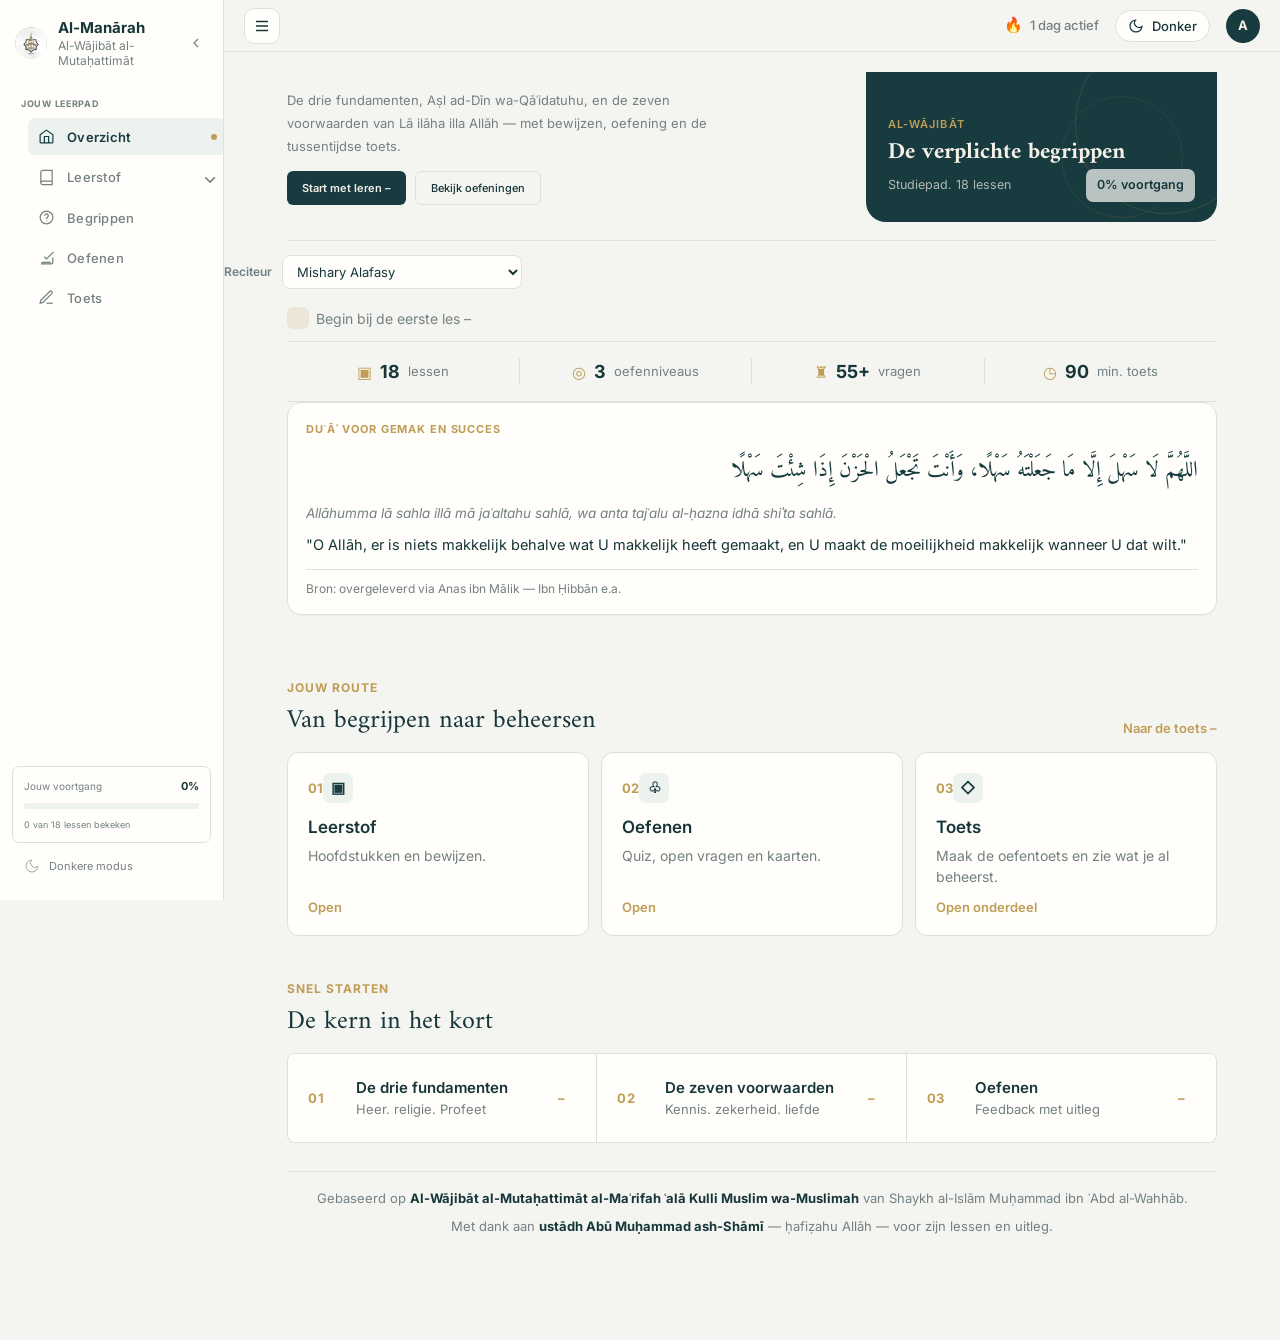
==== commit b240f916: "Add files via upload" ====
--- a/index.html
+++ b/index.html
@@ -9,8 +9,8 @@
 <meta name="mobile-web-app-capable" content="yes">
 <meta name="theme-color" content="#173b3f">
 <meta name="format-detection" content="telephone=no">
-<meta name="description" content="Al-Manārah · Al-Wājibāt: leer de drie fundamenten en de zeven voorwaarden van Lā ilāha illa Allāh met bewijzen, oefeningen en oefentoets.">
-<title>Al-Manārah · Al-Wājibāt</title>
+<meta name="description" content="Al-Manārah - Al-Wājibāt — leer de drie fundamenten en de zeven voorwaarden van Lā ilāha illa Allāh met bewijzen, oefeningen en oefentoets.">
+<title>Al-Manārah. Al-Wājibāt</title>
 <link rel="preconnect" href="https://fonts.googleapis.com">
 <link rel="preconnect" href="https://fonts.gstatic.com" crossorigin>
 <link href="https://fonts.googleapis.com/css2?family=Inter:wght@400;500;600;700&family=Amiri:wght@400;700&display=swap" rel="stylesheet">
@@ -78,14 +78,13 @@
 .ay{border-right:3px solid var(--brown)}.hd{border-right:3px solid var(--muted)}.fon{display:block;direction:ltr;text-align:left;font-family:Inter,-apple-system,BlinkMacSystemFont,'Segoe UI',Roboto,Helvetica,Arial,sans-serif;font-size:13px;color:var(--muted);margin:6px 0 4px;font-style:italic;line-height:1.4}
 .nt{margin:14px 0;padding:12px 14px;border-radius:10px;background:var(--soft);font-size:13.5px;line-height:1.5}.nt strong{color:var(--brown)}
 table{width:100%;border-collapse:collapse;margin:14px 0;font-size:13px}th,td{border:1px solid var(--border);padding:8px 10px;text-align:left;vertical-align:top}th{background:var(--num);font-weight:600}
-.rn{display:flex;gap:10px;margin-top:28px;padding-bottom:10px}
+.rn{display:flex;gap:10px;margin-top:28px;padding:16px 0 24px;background:var(--bg)}
 .rn button{flex:1;padding:12px;border-radius:10px;border:1px solid var(--border);background:var(--card);font-size:14px;font-weight:500;cursor:pointer;font-family:inherit;color:var(--text)}
 .rn button:disabled{opacity:.35}.rn .nx{background:var(--btn);color:#fff;border:none}[data-theme=dark] .rn .nx{color:#1a1714}
 .oi{display:flex;align-items:center;gap:16px;background:var(--card);border:1px solid var(--border);border-radius:16px;padding:18px 16px;margin-bottom:12px;cursor:pointer}
 .oi:active{transform:scale(.985)}.oi .ic{width:48px;height:48px;border-radius:14px;background:var(--num);display:flex;align-items:center;justify-content:center;font-size:18px;flex-shrink:0;color:var(--brown)}
 .oi .ic svg{width:24px;height:24px;stroke:currentColor;fill:none;stroke-width:1.8;stroke-linecap:round;stroke-linejoin:round}
 .oi .inf{flex:1}.oi .inf strong{display:block;font-size:16.5px;font-weight:600;margin-bottom:3px}.oi .inf span{font-size:14px;color:var(--muted);line-height:1.4}.oi .arw{color:var(--muted);font-size:18px}
-.fon-i{font-style:italic;color:var(--muted);font-size:.92em}
 .fa{display:flex;flex-direction:column;align-items:center;padding-top:20px}
 .fc{width:100%;max-width:340px;min-height:200px;background:var(--card);border:1px solid var(--border);border-radius:18px;padding:28px 24px;display:flex;flex-direction:column;justify-content:center;align-items:center;text-align:center;cursor:pointer;position:relative}
 .fc.fl{background:var(--btn);color:#fff;border-color:var(--btn)}[data-theme=dark] .fc.fl{color:#1a1714}
@@ -133,7 +132,7 @@
 .q-open-ta:focus{border-color:var(--gold);box-shadow:0 0 0 3px rgba(191,157,86,.18)}
 .open-hint{line-height:1.45}
 .qc textarea{width:100%;min-height:90px;padding:12px;border-radius:10px;border:1px solid var(--border);background:var(--bg);font-family:inherit;font-size:14px;color:var(--text);resize:vertical;outline:none}
-.tbar{position:sticky;bottom:70px;display:flex;gap:10px;padding:12px 0;background:var(--bg)}
+.tbar{position:sticky;bottom:calc(56px + env(safe-area-inset-bottom,0px));display:flex;gap:10px;padding:12px 0;background:var(--bg);border-top:1px solid var(--border);z-index:5}
 .tbar button{flex:1;padding:12px;border-radius:10px;font-size:14px;font-weight:600;cursor:pointer;font-family:inherit}
 .tbar .pv{background:var(--card);border:1px solid var(--border);color:var(--text)}.tbar .nx{background:var(--btn);border:none;color:#fff}[data-theme=dark] .tbar .nx{color:#1a1714}
 .rsb{background:var(--card);border:1px solid var(--border);border-radius:18px;padding:32px 20px;text-align:center;margin-bottom:20px}
@@ -352,7 +351,7 @@
   .mi .i strong{font-size:16px;margin-bottom:4px}
   .mi .i span{font-size:13px;line-height:1.5}
   .mi .i::after{
-    content:"Start";display:block;margin-top:14px;font-size:12.5px;
+    content:"Start  – ";display:block;margin-top:14px;font-size:12.5px;
     font-weight:600;color:var(--gold);opacity:0;transform:translateX(-4px);
     transition:opacity .15s,transform .15s;
   }
@@ -407,7 +406,7 @@
   #s-leerstof .lc .b strong{font-size:16.5px;line-height:1.35}
   #s-leerstof .lc .b span{font-size:14px;line-height:1.4}
   #s-leerstof .lc::after{
-    content:"";color:var(--muted);font-size:14px;margin-left:auto;
+    content:" – ";color:var(--muted);font-size:14px;margin-left:auto;
     opacity:0;transition:opacity .12s,transform .12s;transform:translateX(-3px);
   }
   #s-leerstof .lc:hover::after{opacity:1;transform:translateX(0)}
@@ -1271,10 +1270,15 @@
 
 @media(max-width:699px){
   .rn{
-    position:sticky;bottom:0;z-index:5;
-    padding:12px 0 calc(8px + env(safe-area-inset-bottom,0px));
-    background:linear-gradient(to top,var(--bg) 70%,transparent);
-    margin-top:20px
+    position:static;
+    padding:16px 0 28px;
+    margin-top:28px;
+    background:transparent;
+    border-top:none;
+    box-shadow:none;
+  }
+  #s-reader{
+    padding-bottom:calc(80px + env(safe-area-inset-bottom,0px)) !important;
   }
 }
 
@@ -1474,18 +1478,18 @@
 }
 .order-item.ok{border-color:rgba(34,120,80,.45);background:rgba(34,120,80,.08)}
 .order-item.bad{border-color:rgba(179,64,47,.4);background:rgba(179,64,47,.07)}
-.order-actions{display:flex;gap:10px;margin-top:12px;position:sticky;bottom:calc(72px + env(safe-area-inset-bottom,0px));background:var(--bg);padding:10px 0;z-index:5}
+.order-actions{display:flex;gap:10px;margin-top:16px;position:static;background:var(--bg);padding:12px 0 24px;z-index:1}
 .order-actions button{flex:1;padding:12px;border-radius:12px;font-weight:600;font-size:14.5px;font-family:inherit;cursor:pointer}
 .order-check{background:var(--brown);color:#f5f0e8;border:none}
 .order-reset{background:var(--card);border:1.5px solid var(--border);color:var(--text)}
 .order-result{margin-top:12px;font-size:14px;text-align:center;font-weight:600}
 
 
-.ai-grade-box{margin-top:14px;padding:14px 16px;border-radius:12px;border:1px solid var(--border);background:var(--soft)}
-.ai-grade-box .ag-status{font-size:13px;color:var(--muted);margin-bottom:8px}
-.ai-grade-box .ag-feedback{font-size:14.5px;line-height:1.5;margin:8px 0}
-.ai-grade-box .ag-model{font-size:13.5px;line-height:1.5;margin-top:10px;padding-top:10px;border-top:1px solid var(--border);color:var(--text)}
-.ai-grade-box .ag-model strong{display:block;font-size:12px;color:var(--muted);margin-bottom:4px;text-transform:uppercase;letter-spacing:.04em}
+.self-grade-box{margin-top:14px;padding:14px 16px;border-radius:12px;border:1px solid var(--border);background:var(--soft)}
+.self-grade-box .sg-status{font-size:13px;color:var(--muted);margin-bottom:8px}
+.self-grade-box .sg-feedback{font-size:14.5px;line-height:1.5;margin:8px 0}
+.self-grade-box .sg-model{font-size:13.5px;line-height:1.5;margin-top:10px;padding-top:10px;border-top:1px solid var(--border);color:var(--text)}
+.self-grade-box .sg-model strong{display:block;font-size:12px;color:var(--muted);margin-bottom:4px;text-transform:uppercase;letter-spacing:.04em}
 .self-grade-row{display:flex;flex-wrap:wrap;gap:8px;margin-top:12px}
 .self-grade-row button{flex:1;min-width:100px;padding:10px 12px;border-radius:10px;border:1.5px solid var(--border);background:var(--card);font-family:inherit;font-size:13.5px;font-weight:600;cursor:pointer;color:var(--text)}
 .self-grade-row button.ok{border-color:#2a7a52;background:rgba(42,122,82,.12);color:#1a5c3e}
@@ -1564,6 +1568,37 @@
 .nasab-part-label{font-size:12px;font-weight:700;letter-spacing:.04em;text-transform:uppercase;color:var(--gold);margin:4px 0 10px}
 .nasab-note{font-size:13.5px;line-height:1.45;color:var(--muted);margin:0 0 12px;padding:10px 12px;background:var(--card);border-radius:10px;border:1px dashed var(--border)}
 .nasab-rel .ns-n{background:transparent;color:var(--gold);border:1.5px solid var(--gold);font-size:11px}
+
+
+#s-order, #s-match, #s-flash, #s-bewijs, #s-check, #s-quiz, #s-trun, #s-reader, #s-definities {
+  padding-bottom: calc(88px + env(safe-area-inset-bottom, 0px));
+}
+.self-grade-box{margin-top:4px}
+.sg-status{font-weight:700;margin-bottom:8px}
+.sg-model{font-size:14px;line-height:1.5;margin-top:6px}
+.sg-feedback{font-size:13px;color:var(--muted);line-height:1.45}
+.self-grade-row{display:flex;gap:10px;margin-top:12px}
+.self-grade-row button{flex:1;padding:12px;border-radius:10px;font-weight:600;font-family:inherit;cursor:pointer;font-size:14px;border:1.5px solid var(--border)}
+.self-grade-row button.ok{background:#e8f5e9;color:#1b5e20;border-color:#a5d6a7}
+.self-grade-row button.bad{background:#fce8e6;color:#8b1a1a;border-color:#f5c6c2}
+[data-theme=dark] .self-grade-row button.ok{background:#1a3d24;color:#a5d6a7}
+[data-theme=dark] .self-grade-row button.bad{background:#3d1a1a;color:#f5c6c2}
+
+.bm.on,.bm.active{color:var(--gold)}.bm.on svg,.bm.active svg{stroke:var(--gold)}
+
+.gloss-term{
+  all: unset;
+  font: inherit;
+  color: inherit;
+  cursor: inherit;
+  border: none !important;
+  background: none !important;
+  text-decoration: none !important;
+  padding: 0 !important;
+  margin: 0 !important;
+  display: inline !important;
+  pointer-events: none !important;
+}
 
 </style>
 
@@ -1605,14 +1640,14 @@
       <button onclick="openCh(7)"><span>08</span>Het eerste bevel</button>
       <button onclick="openCh(8)"><span>09</span>Het tweede bevel</button>
       <div class="sb-course-group">De zeven voorwaarden</div>
-      <button onclick="openCh(9)"><span>10</span>Overzicht van de voorwaarden</button>
-      <button onclick="openCh(10)"><span>11</span>1. Kennis</button>
-      <button onclick="openCh(11)"><span>12</span>2. Zekerheid</button>
-      <button onclick="openCh(12)"><span>13</span>3. Zuivere intentie</button>
-      <button onclick="openCh(13)"><span>14</span>4. Waarachtigheid</button>
-      <button onclick="openCh(14)"><span>15</span>5. Liefde</button>
-      <button onclick="openCh(15)"><span>16</span>6. Overgave</button>
-      <button onclick="openCh(16)"><span>17</span>7. Acceptatie</button>
+      <button onclick="openCh(9)"><span>10</span>Overzicht: Lā ilāha illa Allāh</button>
+      <button onclick="openCh(10)"><span>11</span>Kennis</button>
+      <button onclick="openCh(11)"><span>12</span>Zekerheid</button>
+      <button onclick="openCh(12)"><span>13</span>Zuivere intentie</button>
+      <button onclick="openCh(13)"><span>14</span>Waarachtigheid</button>
+      <button onclick="openCh(14)"><span>15</span>Liefde</button>
+      <button onclick="openCh(15)"><span>16</span>Overgave</button>
+      <button onclick="openCh(16)"><span>17</span>Acceptatie</button>
       <div class="sb-course-group">Afronding</div>
       <button onclick="openCh(17)"><span>18</span>De sleutel tot het Paradijs</button>
     </div>
@@ -1658,10 +1693,10 @@
   <div class="hero-label" id="heroLabel">AL-MANĀRAH</div>
   <div class="hero-eyebrow-desktop">Jouw persoonlijke leeromgeving</div>
   <h1 class="hero-title"><span class="hero-title-main">Al-Wājibāt</span><br><span class="hero-title-accent">al-Mutaḥattimāt</span></h1>
-  <p class="hero-desc">De drie fundamenten, Aṣl ad-Dīn wa-Qāʿidatuhu, en de zeven voorwaarden van Lā ilāha illa Allāh, met bewijzen, oefening en de tussentijdse toets.</p>
-  <p class="hero-shaykh">Op basis van het boek <em>Al-Wājibāt al-Mutaḥattimāt al-Maʿrifah ʿalā Kulli Muslim wa-Muslimah</em> · lessen van ustādh Abū Muḥammad ash-Shāmī, ḥafiẓahu Allāh</p>
+  <p class="hero-desc">De drie fundamenten, Aṣl ad-Dīn wa-Qāʿidatuhu, en de zeven voorwaarden van Lā ilāha illa Allāh — met bewijzen, oefening en de tussentijdse toets.</p>
+  <p class="hero-shaykh">Op basis van het boek <em>Al-Wājibāt al-Mutaḥattimāt al-Maʿrifah ʿalā Kulli Muslim wa-Muslimah</em>. lessen van ustādh Abū Muḥammad ash-Shāmī — ḥafiẓahu Allāh</p>
   <div class="hero-btns">
-    <button class="btn-gold" id="startLearningBtn" onclick="resumeStudy()">Start met leren</button>
+    <button class="btn-gold" id="startLearningBtn" onclick="resumeStudy()">Start met leren  – </button>
     <button class="btn-ghost" onclick="go('oefenen')">Bekijk oefeningen</button>
   </div>
   </div>
@@ -1669,14 +1704,14 @@
     <div class="hero-card-ar">العلم قبل القول والعمل</div>
     <div class="hero-card-label">Al-Wājibāt</div>
     <div class="hero-card-title">De verplichte begrippen</div>
-    <div class="hero-card-foot"><span>Studiepad · 18 lessen</span><span class="hero-card-badge" id="heroBadge">0% voortgang</span></div>
+    <div class="hero-card-foot"><span>Studiepad. 18 lessen</span><span class="hero-card-badge" id="heroBadge">0% voortgang</span></div>
   </div>
 </div>
 <div style="padding:20px 20px 0;max-width:380px;margin:0 auto">
 <div class="ml">
 <button class="mi" onclick="go('leerstof')"><div class="n">1</div><div class="i"><strong>Leerstof</strong><span>Samenvatting, definities en bewijzen</span></div></button>
 <button class="mi" onclick="go('oefenen')"><div class="n">2</div><div class="i"><strong>Oefenen</strong><span>Flashcards, bewijskaarten, checklist</span></div></button>
-<button class="mi" onclick="go('toets')"><div class="n">3</div><div class="i"><strong>Oefentoets</strong><span>30 vragen · 100 punten · 90 min</span></div></button>
+<button class="mi" onclick="go('toets')"><div class="n">3</div><div class="i"><strong>Oefentoets</strong><span>30 vragen. 100 punten. 90 min</span></div></button>
 </div>
 
 <!-- Reciteur — compact -->
@@ -1698,7 +1733,7 @@
 </div>
 
 <div class="home-dashboard">
-  <button class="home-nudge" id="homeNudge" onclick="resumeStudy()"><span>↗</span><span id="homeNudgeText">Begin bij de eerste les.</span></button>
+  <button class="home-nudge" id="homeNudge" onclick="resumeStudy()"><span></span><span id="homeNudgeText">Begin bij de eerste les.</span></button>
   <div class="home-stats">
     <div class="home-stat"><i>▣</i><b>18</b> lessen</div>
     <div class="home-stat"><i>◎</i><b>3</b> oefenniveaus</div>
@@ -1710,11 +1745,11 @@
     <div class="dua-kicker">Duʿāʾ voor gemak en succes</div>
     <div class="dua-ar" dir="rtl" lang="ar">اللَّهُمَّ لَا سَهْلَ إِلَّا مَا جَعَلْتَهُ سَهْلًا، وَأَنْتَ تَجْعَلُ الْحَزْنَ إِذَا شِئْتَ سَهْلًا</div>
     <div class="dua-fon">Allāhumma lā sahla illā mā jaʿaltahu sahlā, wa anta tajʿalu al-ḥazna idhā shiʾta sahlā.</div>
-    <div class="dua-nl">«O Allāh, er is niets makkelijk behalve wat U makkelijk heeft gemaakt, en U maakt de moeilijkheid makkelijk wanneer U dat wilt.»</div>
-    <div class="dua-src">Bron: overgeleverd via Anas ibn Mālik, Ibn Ḥibbān e.a.</div>
+    <div class="dua-nl">"O Allāh, er is niets makkelijk behalve wat U makkelijk heeft gemaakt, en U maakt de moeilijkheid makkelijk wanneer U dat wilt."</div>
+    <div class="dua-src">Bron: overgeleverd via Anas ibn Mālik — Ibn Ḥibbān e.a.</div>
   </div>
   <section class="home-section">
-    <div class="home-section-head"><div><div class="home-kicker">Jouw route</div><h2>Van begrijpen naar beheersen</h2></div><button class="home-section-link" onclick="go('toets')">Naar de toets</button></div>
+    <div class="home-section-head"><div><div class="home-kicker">Jouw route</div><h2>Van begrijpen naar beheersen</h2></div><button class="home-section-link" onclick="go('toets')">Naar de toets  – </button></div>
     <div class="route-cards">
       <button class="route-card" onclick="go('leerstof')"><div class="route-card-top"><span>01</span><span class="route-card-icon">▣</span></div><h3>Leerstof</h3><p>Hoofdstukken en bewijzen.</p><strong>Open</strong></button>
       <button class="route-card" onclick="go('oefenen')"><div class="route-card-top"><span>02</span><span class="route-card-icon">♧</span></div><h3>Oefenen</h3><p>Quiz, open vragen en kaarten.</p><strong>Open</strong></button>
@@ -1724,9 +1759,9 @@
   <section class="home-section">
     <div class="home-section-head"><div><div class="home-kicker">Snel starten</div><h2>De kern in het kort</h2></div></div>
     <div class="core-strip">
-      <button class="core-item" onclick="openCh(3)"><span class="core-no">01</span><span><b>De drie fundamenten</b><small>Heer · religie · Profeet</small></span><span class="core-arrow"></span></button>
-      <button class="core-item" onclick="openCh(9)"><span class="core-no">02</span><span><b>De zeven voorwaarden</b><small>Kennis · zekerheid · liefde</small></span><span class="core-arrow"></span></button>
-      <button class="core-item" onclick="go('oefenen')"><span class="core-no">03</span><span><b>Oefenen</b><small>Feedback met uitleg</small></span><span class="core-arrow"></span></button>
+      <button class="core-item" onclick="openCh(3)"><span class="core-no">01</span><span><b>De drie fundamenten</b><small>Heer. religie. Profeet</small></span><span class="core-arrow"> – </span></button>
+      <button class="core-item" onclick="openCh(9)"><span class="core-no">02</span><span><b>De zeven voorwaarden</b><small>Kennis. zekerheid. liefde</small></span><span class="core-arrow"> – </span></button>
+      <button class="core-item" onclick="go('oefenen')"><span class="core-no">03</span><span><b>Oefenen</b><small>Feedback met uitleg</small></span><span class="core-arrow"> – </span></button>
     </div>
   </section>
 
@@ -1736,14 +1771,14 @@
     van Shaykh al-Islām Muḥammad ibn ʿAbd al-Wahhāb.
   </p>
   <p style="font-size:13px;color:var(--muted);line-height:1.55;margin:8px 0 0">
-    Met dank aan <strong style="color:var(--text)">ustādh Abū Muḥammad ash-Shāmī</strong>, ḥafiẓahu Allāh, voor zijn lessen en uitleg.
+    Met dank aan <strong style="color:var(--text)">ustādh Abū Muḥammad ash-Shāmī</strong> — ḥafiẓahu Allāh — voor zijn lessen en uitleg.
   </p>
 </div>
 </div>
 </div>
 
 <div class="screen" id="s-leerstof">
-<div class="sh"><div class="tr"><div><div class="sh-eyebrow">Jouw leerroute · <span id="leerstofEyebrowCount">0 / 18</span></div><h1>Leerstof</h1><p>Hoofdstukken, verzen, ḥadīths en kernbegrippen, overzichtelijk bij elkaar.</p></div><button class="tb" onclick="togTheme()">☾</button></div>
+<div class="sh"><div class="tr"><div><div class="sh-eyebrow">Jouw leerroute. <span id="leerstofEyebrowCount">0 / 18</span></div><h1>Leerstof</h1><p>Hoofdstukken, verzen, ḥadīths en kernbegrippen, overzichtelijk bij elkaar.</p></div><button class="tb" onclick="togTheme()">☾</button></div>
 <div class="sh-progress-box" id="leerstofProgressBox">
   <div class="sh-progress-label">Voortgang</div>
   <div class="sh-progress-pct" id="leerstofBoxPct">0%</div>
@@ -1753,28 +1788,28 @@
 <div class="leerstof-grid">
 <div class="leerstof-list" id="leerstofList">
 <div class="gl">Inleiding</div>
-<div class="lc intro-card" onclick="openCh(0)"><div class="b"><strong>Hoe gebruik je deze samenvatting?</strong><span>Afbakening · wat je moet kunnen</span></div></div>
-<div class="lc" role="button" tabindex="0" onclick="openCh(1)" onkeydown="if(event.key===\'Enter\'||event.key===\' \'){event.preventDefault();openCh(1)}"><div class="n" id="n1">1</div><div class="b"><strong>Biografie van de auteur</strong><span>Ibn ʿAbd al-Wahhāb · reizen · daʿwah</span></div></div>
-<div class="lc" role="button" tabindex="0" onclick="openCh(2)" onkeydown="if(event.key===\'Enter\'||event.key===\' \'){event.preventDefault();openCh(2)}"><div class="n" id="n2">2</div><div class="b"><strong>Introductie</strong><span>Belang van Tawḥīd · samensteller al-Qarʿāwī</span></div></div>
-<div class="gl">1 · De drie fundamenten</div>
-<div class="lc" role="button" tabindex="0" onclick="openCh(3)" onkeydown="if(event.key===\'Enter\'||event.key===\' \'){event.preventDefault();openCh(3)}"><div class="n" id="n3">3</div><div class="b"><strong>De drie fundamenten</strong><span>Aṣl · beproeving van het graf · vijf fasen</span></div></div>
-<div class="lc" role="button" tabindex="0" onclick="openCh(4)" onkeydown="if(event.key===\'Enter\'||event.key===\' \'){event.preventDefault();openCh(4)}"><div class="n" id="n4">4</div><div class="b"><strong>Wie is jouw Heer?</strong><span>Rabb · rubūbiyyah · drie categorieën bewijzen</span></div></div>
-<div class="lc" role="button" tabindex="0" onclick="openCh(5)" onkeydown="if(event.key===\'Enter\'||event.key===\' \'){event.preventDefault();openCh(5)}"><div class="n" id="n5">5</div><div class="b"><strong>Wat is jouw religie?</strong><span>Islām · barāʾah · drie rangen</span></div></div>
-<div class="lc" role="button" tabindex="0" onclick="openCh(6)" onkeydown="if(event.key===\'Enter\'||event.key===\' \'){event.preventDefault();openCh(6)}"><div class="n" id="n6">6</div><div class="b"><strong>Wie is jouw Profeet?</strong><span>Afstamming · sīrah · 23 jaar boodschap</span></div></div>
-<div class="gl">2 · De essentie van het geloof</div>
-<div class="lc" role="button" tabindex="0" onclick="openCh(7)" onkeydown="if(event.key===\'Enter\'||event.key===\' \'){event.preventDefault();openCh(7)}"><div class="n" id="n7">7</div><div class="b"><strong>Het eerste bevel</strong><span>Aanbidden zonder deelgenoot · loyaliteit</span></div></div>
-<div class="lc" role="button" tabindex="0" onclick="openCh(8)" onkeydown="if(event.key===\'Enter\'||event.key===\' \'){event.preventDefault();openCh(8)}"><div class="n" id="n8">8</div><div class="b"><strong>Het tweede bevel</strong><span>Waarschuwen tegen Shirk · vijf situaties</span></div></div>
-<div class="gl">3 · De voorwaarden van de shahādah</div>
-<div class="lc" role="button" tabindex="0" onclick="openCh(9)" onkeydown="if(event.key===\'Enter\'||event.key===\' \'){event.preventDefault();openCh(9)}"><div class="n" id="n9">9</div><div class="b"><strong>Overzicht van de voorwaarden</strong><span>Sharṭ · rukn · gedicht · 8e voorwaarde</span></div></div>
-<div class="lc" role="button" tabindex="0" onclick="openCh(10)" onkeydown="if(event.key===\'Enter\'||event.key===\' \'){event.preventDefault();openCh(10)}"><div class="n" id="n10">10</div><div class="b"><strong>1 · Kennis (al-ʿilm)</strong><span>Jahl basīṭ/murakkab · 47:19</span></div></div>
-<div class="lc" role="button" tabindex="0" onclick="openCh(11)" onkeydown="if(event.key===\'Enter\'||event.key===\' \'){event.preventDefault();openCh(11)}"><div class="n" id="n11">11</div><div class="b"><strong>2 · Zekerheid (al-yaqīn)</strong><span>Zonder twijfel · 49:15 · 22:11</span></div></div>
-<div class="lc" role="button" tabindex="0" onclick="openCh(12)" onkeydown="if(event.key===\'Enter\'||event.key===\' \'){event.preventDefault();openCh(12)}"><div class="n" id="n12">12</div><div class="b"><strong>3 · Zuivere intentie (al-ikhlāṣ)</strong><span>Alleen Allāh · 98:5</span></div></div>
-<div class="lc" role="button" tabindex="0" onclick="openCh(13)" onkeydown="if(event.key===\'Enter\'||event.key===\' \'){event.preventDefault();openCh(13)}"><div class="n" id="n13">13</div><div class="b"><strong>4 · Waarachtigheid (aṣ-ṣidq)</strong><span>Hart en tong · 29:2-3 · Kaʿb ibn Mālik</span></div></div>
-<div class="lc" role="button" tabindex="0" onclick="openCh(14)" onkeydown="if(event.key===\'Enter\'||event.key===\' \'){event.preventDefault();openCh(14)}"><div class="n" id="n14">14</div><div class="b"><strong>5 · Liefde (al-maḥabbah)</strong><span>Liefde en tevredenheid · 3:31 · 2:165</span></div></div>
-<div class="lc" role="button" tabindex="0" onclick="openCh(15)" onkeydown="if(event.key===\'Enter\'||event.key===\' \'){event.preventDefault();openCh(15)}"><div class="n" id="n15">15</div><div class="b"><strong>6 · Overgave (al-inqiyād)</strong><span>Onderwerpen · 4:65 · 33:36</span></div></div>
-<div class="lc" role="button" tabindex="0" onclick="openCh(16)" onkeydown="if(event.key===\'Enter\'||event.key===\' \'){event.preventDefault();openCh(16)}"><div class="n" id="n16">16</div><div class="b"><strong>7 · Acceptatie (al-qabūl)</strong><span>Aannemen · 37:35 · 43:23</span></div></div>
-<div class="gl">4 · Afsluiting</div>
-<div class="lc" role="button" tabindex="0" onclick="openCh(17)" onkeydown="if(event.key===\'Enter\'||event.key===\' \'){event.preventDefault();openCh(17)}"><div class="n" id="n17">17</div><div class="b"><strong>De sleutel tot het Paradijs</strong><span>Ibn al-Qayyim · tabel · ṭāghūt als rukn</span></div></div>
+<div class="lc intro-card" onclick="openCh(0)"><div class="b"><strong>Hoe gebruik je deze samenvatting?</strong><span>Afbakening, wat je moet kunnen</span></div></div>
+<div class="lc" role="button" tabindex="0" onclick="openCh(1)" onkeydown="if(event.key===\'Enter||event.key===\' \"){event.preventDefault();openCh(1)}"><div class="n" id="n1">1</div><div class="b"><strong>Biografie van de auteur</strong><span>Ibn ʿAbd al-Wahhāb, reizen, daʿwah</span></div></div>
+<div class="lc" role="button" tabindex="0" onclick="openCh(2)" onkeydown="if(event.key===\'Enter||event.key===\' \"){event.preventDefault();openCh(2)}"><div class="n" id="n2">2</div><div class="b"><strong>Introductie</strong><span>Belang van Tawḥīd, samensteller al-Qarʿāwī</span></div></div>
+<div class="gl">1. De drie fundamenten</div>
+<div class="lc" role="button" tabindex="0" onclick="openCh(3)" onkeydown="if(event.key===\'Enter||event.key===\' \"){event.preventDefault();openCh(3)}"><div class="n" id="n3">3</div><div class="b"><strong>De drie fundamenten</strong><span>Aṣl, beproeving van het graf, vijf fasen</span></div></div>
+<div class="lc" role="button" tabindex="0" onclick="openCh(4)" onkeydown="if(event.key===\'Enter||event.key===\' \"){event.preventDefault();openCh(4)}"><div class="n" id="n4">4</div><div class="b"><strong>Wie is jouw Heer?</strong><span>Rabb, rubūbiyyah, drie categorieën bewijzen</span></div></div>
+<div class="lc" role="button" tabindex="0" onclick="openCh(5)" onkeydown="if(event.key===\'Enter||event.key===\' \"){event.preventDefault();openCh(5)}"><div class="n" id="n5">5</div><div class="b"><strong>Wat is jouw religie?</strong><span>Islām, barāʾah, drie rangen</span></div></div>
+<div class="lc" role="button" tabindex="0" onclick="openCh(6)" onkeydown="if(event.key===\'Enter||event.key===\' \"){event.preventDefault();openCh(6)}"><div class="n" id="n6">6</div><div class="b"><strong>Wie is jouw Profeet?</strong><span>Afstamming, sīrah, 23 jaar boodschap</span></div></div>
+<div class="gl">2. De essentie van het geloof</div>
+<div class="lc" role="button" tabindex="0" onclick="openCh(7)" onkeydown="if(event.key===\'Enter||event.key===\' \"){event.preventDefault();openCh(7)}"><div class="n" id="n7">7</div><div class="b"><strong>Het eerste bevel</strong><span>Aanbidden zonder deelgenoot, loyaliteit</span></div></div>
+<div class="lc" role="button" tabindex="0" onclick="openCh(8)" onkeydown="if(event.key===\'Enter||event.key===\' \"){event.preventDefault();openCh(8)}"><div class="n" id="n8">8</div><div class="b"><strong>Het tweede bevel</strong><span>Waarschuwen tegen Shirk, vijf situaties</span></div></div>
+<div class="gl">3. De voorwaarden van de shahādah</div>
+<div class="lc" role="button" tabindex="0" onclick="openCh(9)" onkeydown="if(event.key===\'Enter||event.key===\' \"){event.preventDefault();openCh(9)}"><div class="n" id="n9">9</div><div class="b"><strong>Overzicht: Lā ilāha illa Allāh</strong><span>Overzicht van de zeven</span></div></div>
+<div class="lc" role="button" tabindex="0" onclick="openCh(10)" onkeydown="if(event.key===\'Enter||event.key===\' \"){event.preventDefault();openCh(10)}"><div class="n" id="n10">10</div><div class="b"><strong>Kennis</strong><span>Onwetendheid, 47:19</span></div></div>
+<div class="lc" role="button" tabindex="0" onclick="openCh(11)" onkeydown="if(event.key===\'Enter||event.key===\' \"){event.preventDefault();openCh(11)}"><div class="n" id="n11">11</div><div class="b"><strong>Zekerheid</strong><span>Zonder twijfel</span></div></div>
+<div class="lc" role="button" tabindex="0" onclick="openCh(12)" onkeydown="if(event.key===\'Enter||event.key===\' \"){event.preventDefault();openCh(12)}"><div class="n" id="n12">12</div><div class="b"><strong>Zuivere intentie</strong><span>Alleen voor Allāh</span></div></div>
+<div class="lc" role="button" tabindex="0" onclick="openCh(13)" onkeydown="if(event.key===\'Enter||event.key===\' \"){event.preventDefault();openCh(13)}"><div class="n" id="n13">13</div><div class="b"><strong>Waarachtigheid</strong><span>Hart en tong</span></div></div>
+<div class="lc" role="button" tabindex="0" onclick="openCh(14)" onkeydown="if(event.key===\'Enter||event.key===\' \"){event.preventDefault();openCh(14)}"><div class="n" id="n14">14</div><div class="b"><strong>Liefde</strong><span>Liefde en tevredenheid</span></div></div>
+<div class="lc" role="button" tabindex="0" onclick="openCh(15)" onkeydown="if(event.key===\'Enter||event.key===\' \"){event.preventDefault();openCh(15)}"><div class="n" id="n15">15</div><div class="b"><strong>Overgave</strong><span>Onderwerpen en gehoorzamen</span></div></div>
+<div class="lc" role="button" tabindex="0" onclick="openCh(16)" onkeydown="if(event.key===\'Enter||event.key===\' \"){event.preventDefault();openCh(16)}"><div class="n" id="n16">16</div><div class="b"><strong>Acceptatie</strong><span>Aannemen zonder hoogmoed</span></div></div>
+<div class="gl">4. Afsluiting</div>
+<div class="lc" role="button" tabindex="0" onclick="openCh(17)" onkeydown="if(event.key===\'Enter||event.key===\' \"){event.preventDefault();openCh(17)}"><div class="n" id="n17">17</div><div class="b"><strong>De sleutel tot het Paradijs</strong><span>Ibn al-Qayyim, tabel, ṭāghūt als rukn</span></div></div>
 </div>
 <div class="leerstof-panel" id="leerstofPanel">
   <div class="leerstof-placeholder">Kies een hoofdstuk in de lijst hiernaast om te beginnen met lezen.</div>
@@ -1788,7 +1823,7 @@
   <button class="tb" onclick="togTheme()">☾</button>
 </div>
 <div class="rb" id="rBody"></div>
-<div class="rn"><button id="rP" onclick="navCh(-1)">Vorige</button><button class="nx" id="rN" onclick="navCh(1)">Volgende</button></div>
+<div class="rn"><button id="rP" onclick="navCh(-1)">← Vorige</button><button class="nx" id="rN" onclick="navCh(1)">Volgende</button></div>
 </div>
 
 <div class="screen" id="s-oefenen">
@@ -1797,14 +1832,14 @@
 <div class="exercise-levels" role="tablist" aria-label="Oefenniveaus"><button type="button" role="tab" aria-selected="true" class="exercise-level active" data-lv="easy" onclick="setLevel('easy')"><div><b>Makkelijk</b></div></button><button type="button" role="tab" aria-selected="false" class="exercise-level" data-lv="hard" onclick="setLevel('hard')"><div><b>Moeilijk</b></div></button><button type="button" role="tab" aria-selected="false" class="exercise-level" data-lv="expert" onclick="setLevel('expert')"><div><b>Expert</b></div></button></div>
 <div class="exercise-options">
 
-<div class="oi" role="button" tabindex="0" onclick="showF()" onkeydown="if(event.key===\'Enter\'||event.key===\' \'){event.preventDefault();showF()}"><div class="ic"><svg viewBox="0 0 24 24" aria-hidden="true"><rect x="3" y="5" width="14" height="14" rx="2"/><path d="M7 5V4a2 2 0 012-2h10a2 2 0 012 2v12a2 2 0 01-2 2h-1"/></svg></div><div class="inf"><strong>Flashcards</strong></div><div class="arw"></div></div>
-<div class="oi" role="button" tabindex="0" onclick="showB()" onkeydown="if(event.key===\'Enter\'||event.key===\' \'){event.preventDefault();showB()}"><div class="ic"><svg viewBox="0 0 24 24" aria-hidden="true"><path d="M14 2H7a2 2 0 00-2 2v16a2 2 0 002 2h10a2 2 0 002-2V8z"/><path d="M14 2v6h6"/><path d="M9 13h6M9 17h4"/></svg></div><div class="inf"><strong>Bewijskaarten</strong></div><div class="arw"></div></div>
-<div class="oi" role="button" tabindex="0" onclick="setQuizMode('mc');showQ()" onkeydown="if(event.key==='Enter'||event.key===' '){event.preventDefault();setQuizMode('mc');showQ()}"><div class="ic"><svg viewBox="0 0 24 24" aria-hidden="true"><circle cx="12" cy="12" r="9"/><path d="M9.5 9.5a2.5 2.5 0 114 2c-.7.5-1.5 1-1.5 2.5"/><circle cx="12" cy="17" r=".8" fill="currentColor" stroke="none"/></svg></div><div class="inf"><strong>Meerkeuze</strong><span id="qHint">10 meerkeuzevragen · niveau: Makkelijk</span></div><div class="arw"></div></div>
+<div class="oi" role="button" tabindex="0" onclick="showF()" onkeydown="if(event.key===\'Enter||event.key===\' \"){event.preventDefault();showF()}"><div class="ic"><svg viewBox="0 0 24 24" aria-hidden="true"><rect x="3" y="5" width="14" height="14" rx="2"/><path d="M7 5V4a2 2 0 012-2h10a2 2 0 012 2v12a2 2 0 01-2 2h-1"/></svg></div><div class="inf"><strong>Flashcards</strong></div><div class="arw"></div></div>
+<div class="oi" role="button" tabindex="0" onclick="showB()" onkeydown="if(event.key===\'Enter||event.key===\' \"){event.preventDefault();showB()}"><div class="ic"><svg viewBox="0 0 24 24" aria-hidden="true"><path d="M14 2H7a2 2 0 00-2 2v16a2 2 0 002 2h10a2 2 0 002-2V8z"/><path d="M14 2v6h6"/><path d="M9 13h6M9 17h4"/></svg></div><div class="inf"><strong>Bewijskaarten</strong></div><div class="arw"></div></div>
+<div class="oi" role="button" tabindex="0" onclick="setQuizMode('mc");showQ()" onkeydown="if(event.key==='Enter'||event.key===' '){event.preventDefault();setQuizMode('mc");showQ()}"><div class="ic"><svg viewBox="0 0 24 24" aria-hidden="true"><circle cx="12" cy="12" r="9"/><path d="M9.5 9.5a2.5 2.5 0 114 2c-.7.5-1.5 1-1.5 2.5"/><circle cx="12" cy="17" r=".8" fill="currentColor" stroke="none"/></svg></div><div class="inf"><strong>Meerkeuze</strong><span id="qHint">10 meerkeuzevragen. niveau: Makkelijk</span></div><div class="arw"></div></div>
 <div class="oi" role="button" tabindex="0" onclick="setQuizMode('open');showQ()" onkeydown="if(event.key==='Enter'||event.key===' '){event.preventDefault();setQuizMode('open');showQ()}"><div class="ic"><svg viewBox="0 0 24 24" aria-hidden="true"><path d="M4 6h16M4 12h10M4 18h14"/><path d="M16 10l4 4-4 4"/></svg></div><div class="inf"><strong>Open vragen</strong></div><div class="arw"></div></div>
-<div class="oi" role="button" tabindex="0" onclick="showM()" onkeydown="if(event.key===\'Enter\'||event.key===\' \'){event.preventDefault();showM()}"><div class="ic"><svg viewBox="0 0 24 24" aria-hidden="true"><rect x="3" y="3" width="7" height="7" rx="1.5"/><rect x="14" y="3" width="7" height="7" rx="1.5"/><rect x="3" y="14" width="7" height="7" rx="1.5"/><path d="M14 17.5h7M17.5 14v7"/></svg></div><div class="inf"><strong>Sleepspel</strong></div><div class="arw"></div></div><div class="oi" role="button" tabindex="0" onclick="startOrder('voorwaarden')" onkeydown="if(event.key==='Enter'||event.key===' '){event.preventDefault();startOrder('voorwaarden')}"><div class="ic"><svg viewBox="0 0 24 24" aria-hidden="true"><path d="M8 6h13M8 12h13M8 18h13M3 6h.01M3 12h.01M3 18h.01"/></svg></div><div class="inf"><strong>7 voorwaarden</strong></div><div class="arw"></div></div>
+<div class="oi" role="button" tabindex="0" onclick="showM()" onkeydown="if(event.key===\'Enter||event.key===\' \"){event.preventDefault();showM()}"><div class="ic"><svg viewBox="0 0 24 24" aria-hidden="true"><rect x="3" y="3" width="7" height="7" rx="1.5"/><rect x="14" y="3" width="7" height="7" rx="1.5"/><rect x="3" y="14" width="7" height="7" rx="1.5"/><path d="M14 17.5h7M17.5 14v7"/></svg></div><div class="inf"><strong>Sleepspel</strong></div><div class="arw"></div></div><div class="oi" role="button" tabindex="0" onclick="startOrder('voorwaarden')" onkeydown="if(event.key==='Enter'||event.key===' '){event.preventDefault();startOrder('voorwaarden')}"><div class="ic"><svg viewBox="0 0 24 24" aria-hidden="true"><path d="M8 6h13M8 12h13M8 18h13M3 6h.01M3 12h.01M3 18h.01"/></svg></div><div class="inf"><strong>7 voorwaarden</strong></div><div class="arw"></div></div>
 <div class="oi" role="button" tabindex="0" onclick="startOrder('seerah')" onkeydown="if(event.key==='Enter'||event.key===' '){event.preventDefault();startOrder('seerah')}"><div class="ic"><svg viewBox="0 0 24 24" aria-hidden="true"><path d="M4 19V5M4 19h16M8 17V9M12 17V7M16 17v-4"/></svg></div><div class="inf"><strong>Afstamming van de Profeet ﷺ</strong></div><div class="arw"></div></div>
 
-<div class="oi" role="button" tabindex="0" onclick="showC()" onkeydown="if(event.key===\'Enter\'||event.key===\' \'){event.preventDefault();showC()}"><div class="ic"><svg viewBox="0 0 24 24" aria-hidden="true"><path d="M9 11l3 3L22 4"/><path d="M21 12v7a2 2 0 01-2 2H5a2 2 0 01-2-2V5a2 2 0 012-2h11"/></svg></div><div class="inf"><strong>Checklist</strong><span id="cCnt">0 van 15 afgevinkt</span></div><div class="arw"></div></div>
+<div class="oi" role="button" tabindex="0" onclick="showC()" onkeydown="if(event.key===\'Enter||event.key===\' \"){event.preventDefault();showC()}"><div class="ic"><svg viewBox="0 0 24 24" aria-hidden="true"><path d="M9 11l3 3L22 4"/><path d="M21 12v7a2 2 0 01-2 2H5a2 2 0 01-2-2V5a2 2 0 012-2h11"/></svg></div><div class="inf"><strong>Checklist</strong><span id="cCnt">0 van 15 afgevinkt</span></div><div class="arw"></div></div>
 </div>
 <div class="score-hist" id="scoreHistOef"></div>
 </div>
@@ -1818,8 +1853,8 @@
 <button type="button" class="f-again" onclick="rateCard(0)">Opnieuw</button>
 <button type="button" class="f-good" onclick="rateCard(1)">Wist ik</button>
 </div>
-<div class="fctl"><button type="button" onclick="fNav(-1)">←</button><div class="c" id="fCt">1 / 10</div><button type="button" onclick="fNav(1)">→</button></div>
-<div class="fh" id="fHint">Tik op de kaart om hem te draaien. Beoordeel daarna of je het wist.</div>
+<div class="fctl"><button type="button" onclick="fNav(-1)">←</button><div class="c" id="fCt">1 / 10</div><button type="button" onclick="fNav(1)"> – </button></div>
+<div class="fh" id="fHint">Tik op de kaart om om te draaien. Beoordeel daarna of je het wist.</div>
 </div>
 </div>
 
@@ -1862,7 +1897,7 @@
 
 <div class="screen" id="s-definities">
 <div class="sh"><div class="tr"><div><h1>Begrippen</h1></div><button class="tb" onclick="togTheme()">☾</button></div></div>
-<div class="fd" style="margin-bottom:12px"><input type="search" id="defSearch" placeholder="Zoek (bijv. sharṭ, tawḥīd, aṣl…)" oninput="renderDefs()" autocomplete="off" style="width:100%;padding:12px 14px;border-radius:12px;border:1px solid var(--border);background:var(--card);font-size:15px;font-family:inherit;color:var(--text)"></div>
+<div class="fd" style="margin-bottom:12px"><input type="search" id="defSearch" placeholder="Zoek (bijv. sharṭ, tawḥīd, aṣl...)" oninput="renderDefs()" autocomplete="off" style="width:100%;padding:12px 14px;border-radius:12px;border:1px solid var(--border);background:var(--card);font-size:15px;font-family:inherit;color:var(--text)"></div>
 <div id="defList"></div>
 </div>
 
@@ -1873,7 +1908,7 @@
 <div class="qcount-row" id="tModeRow">
 <button type="button" class="active" data-mode="mix" onclick="setToetsMode('mix')">Gemengd</button>
 <button type="button" data-mode="open" onclick="setToetsMode('open')">Open</button>
-<button type="button" data-mode="mc" onclick="setToetsMode('mc')">Meerkeuze</button>
+<button type="button" data-mode="mc" onclick="setToetsMode('mc")">Meerkeuze</button>
 </div></div>
 <div class="fd"><label>Aantal vragen</label>
 <div class="qcount-row" id="qCountRow">
@@ -1887,7 +1922,7 @@
 <div class="fch"><input type="checkbox" id="tTmr" checked><label for="tTmr">Timer van 90 minuten</label></div>
 
 <button class="bm" onclick="startT()">Start de toets</button>
-<div class="nm">55–69 voldoende · 70–84 goed · 85–100 zeer goed</div>
+<div class="nm">55–69 voldoende. 70–84 goed. 85–100 zeer goed</div>
 <div class="score-hist" id="scoreHist"></div>
 </div>
 
@@ -1919,8 +1954,8 @@
 <script>
 const CH=[
 {h:`<h2>Hoe gebruik je deze samenvatting?</h2>
-<p>Deze samenvatting volgt het boek <strong>“De verplichte begrippen voor elke moslim en moslima”</strong> (Al-Wājibāt al-Mutaḥattimāt al-Maʿrifah ʿalā Kulli Muslim wa-Muslimah) van Shaykh al-Islām Muḥammad ibn ʿAbd al-Wahhāb, zoals gedoceerd door ustādh Abū Muḥammad ash-Shāmī. De volgorde van het boek is gevolgd en de formuleringen zijn getrouw aan de tekst.</p>
-<div class="nt"><strong>Afbakening van de samenvatting</strong><br>De samenvatting behandelt het boek volledig: van de biografie en introductie tot en met de afsluiting “De sleutel tot het Paradijs”. Het doel is dat je de stof niet alleen kunt opnoemen, maar ook in je eigen woorden kunt uitleggen.</div>
+<p>Deze samenvatting volgt het boek <strong>"De verplichte begrippen voor elke moslim en moslima"</strong> (Al-Wājibāt al-Mutaḥattimāt al-Maʿrifah ʿalā Kulli Muslim wa-Muslimah) van Shaykh al-Islām Muḥammad ibn ʿAbd al-Wahhāb, zoals gedoceerd door ustādh Abū Muḥammad ash-Shāmī. De volgorde van het boek is gevolgd en de formuleringen zijn getrouw aan de tekst.</p>
+<div class="nt"><strong>Afbakening van de samenvatting</strong><br>De samenvatting behandelt het boek volledig: van de biografie en introductie tot en met de afsluiting 'De sleutel tot het Paradijs'. Het doel is dat je de stof niet alleen kunt opnoemen, maar ook in je eigen woorden kunt uitleggen.</div>
 <h3>Na het leren moet je kunnen</h3>
 <ul>
 <li>de drie fundamenten noemen en elk fundament kort uitleggen, inclusief de bewijzen voor het bestaan van Allāh;</li>
@@ -1947,8 +1982,8 @@
 <div class="hd">
 <div class="hd-intro">De Profeet ﷺ zei:</div>
 <div class="hd-ar">إِنَّ اللَّهَ يَبْعَثُ لِهَذِهِ الْأُمَّةِ عَلَى رَأْسِ كُلِّ مِائَةِ سَنَةٍ مَنْ يُجَدِّدُ لَهَا دِينَهَا</div>
-<div class="hd-mean">«Voorwaar, Allāh zal voor deze gemeenschap aan het begin van iedere honderd jaar iemand sturen die haar religie voor haar vernieuwt.»</div>
-<div class="src">Sunan Abī Dāwūd 4291 · veroordeeld als ṣaḥīḥ door al-Albānī</div>
+<div class="hd-mean">"Voorwaar, Allāh zal voor deze gemeenschap aan het begin van iedere honderd jaar iemand sturen die haar religie voor haar vernieuwt."</div>
+<div class="src">Sunan Abī Dāwūd 4291. veroordeeld als ṣaḥīḥ door al-Albānī</div>
 </div>
 <p>Het is mogelijk dat er in dezelfde periode meerdere mujaddidūn zijn; zo noemde Imām Aḥmad ibn Ḥanbal zijn tijdgenoot Imām ash-Shāfiʿī de mujaddid van zijn tijd.</p>
 <h3>Zijn dood</h3>
@@ -1961,57 +1996,57 @@
 <strong>Sūrah al-Anbiyāʾ 21:25</strong><br>
 وَمَا أَرْسَلْنَا مِن قَبْلِكَ مِن رَّسُولٍ إِلَّا نُوحِي إِلَيْهِ أَنَّهُ لَا إِلَٰهَ إِلَّا أَنَا فَاعْبُدُونِ<br>
 <span class="fon">wa mā arsalnā min qablika min rasūlin illā nūḥī ilayhi annahu lā ilāha illā ana faʿbudūn</span><br>
-<span style="font-size:.88em;opacity:.75">‘En Wij hebben vóór jou geen enkele boodschapper gestuurd, of Wij openbaarden aan hem: Er is geen god die het recht heeft aanbeden te worden behalve Ik, aanbid Mij daarom.’</span><br>
+<span style="font-size:.88em;opacity:.75">'En Wij hebben vóór jou geen enkele boodschapper gestuurd, of Wij openbaarden aan hem: Er is geen god die het recht heeft aanbeden te worden behalve Ik, aanbid Mij daarom.'</span><br>
 <button type="button" class="play-btn" onclick="playAyah(21,25,this)"><svg viewBox="0 0 24 24"><path d="M8 5v14l11-7z"/></svg> Beluister</button>
 </div>
 <h3>Samenvatting van het boek</h3>
 <p>Het is een verzameling van verschillende teksten van Shaykh Muḥammad ibn ʿAbd al-Wahhāb, evenals enkele zaken van zijn nakomelingen. De samensteller is <strong>Shaykh ʿAbdullāh ibn Ibrāhīm al-Qarʿāwī</strong>. Hij stelde deze tekst samen als beknopte en nuttige tekst voor beginnende studenten. De Uṣūl ath-Thalāthah is een bekend beknopt werk waarin de drie fundamenten worden behandeld. De titel van dit boek slaat op de noodzakelijke kennis die de moslim nodig heeft voor zijn religie.</p>`},
 {h:`<h2>De drie fundamenten</h2>
-<p>Het woord <strong>uṣūl</strong> (أصول) is het meervoud van <strong>aṣl</strong> (أصل), wat “fundament” betekent: datgene waarop iets anders wordt gebouwd. <strong>Furūʿ</strong> zijn de vertakkingen die daarna op het fundament worden gebouwd. Imām ash-Shāfiʿī verduidelijkte dit in dichtvorm: het fundament is datgene waarop iets anders wordt gebouwd, terwijl het dak datgene is wat bovenop wordt gebouwd.</p>
+<p>Het woord <strong>uṣūl</strong> (أصول) is het meervoud van <strong>aṣl</strong> (أصل), wat 'fundament' betekent: datgene waarop iets anders wordt gebouwd. <strong>Furūʿ</strong> zijn de vertakkingen die daarna op het fundament worden gebouwd. Imām ash-Shāfiʿī verduidelijkte dit in dichtvorm: het fundament is datgene waarop iets anders wordt gebouwd, terwijl het dak datgene is wat bovenop wordt gebouwd.</p>
 <p>De auteur noemt deze drie zaken fundamenten omdat het geloof van de dienaar niet compleet is zonder deze zaken te kennen, te begrijpen en ernaar te handelen.</p>
 <div class="hd">
 <div class="hd-intro">De Profeet ﷺ zei:</div>
 <div class="hd-ar">ذَاقَ طَعْمَ الْإِيمَانِ مَنْ رَضِيَ بِاللَّهِ رَبًّا، وَبِالْإِسْلَامِ دِينًا، وَبِمُحَمَّدٍ ﷺ نَبِيًّا</div>
-<div class="hd-mean">«Hij heeft de smaak van het geloof geproefd die tevreden is met Allāh als zijn Heer, met de Islām als zijn religie en met Muḥammad als zijn Profeet.»</div>
+<div class="hd-mean">"Hij heeft de smaak van het geloof geproefd die tevreden is met Allāh als zijn Heer, met de Islām als zijn religie en met Muḥammad als zijn Profeet."</div>
 <div class="src">Ṣaḥīḥ Muslim, Kitāb al-Īmān, nr. 34</div>
 </div>
 <h3>De beproeving van het graf</h3>
-<p>Deze drie zaken komen terug in de beproeving van het graf. In de overlevering van al-Barāʾ ibn ʿĀzib worden de engelen genoemd die de gelovige ondervragen: <em>“Wie is jouw Heer? Wat is jouw religie? En wie is jouw Profeet?”</em> De gelovige antwoordt: “Mijn Heer is Allāh, mijn religie is de Islām en mijn Profeet is Muḥammad ﷺ.” Het gaat hier niet alleen om iemand die letterlijk begraven wordt; ook wie verdrinkt of verbrandt doorloopt deze fase.</p>
+<p>Deze drie zaken komen terug in de beproeving van het graf. In de overlevering van al-Barāʾ ibn ʿĀzib worden de engelen genoemd die de gelovige ondervragen: <em>"Wie is jouw Heer? Wat is jouw religie? En wie is jouw Profeet?"</em> De gelovige antwoordt: 'Mijn Heer is Allāh, mijn religie is de Islām en mijn Profeet is Muḥammad ﷺ.' Het gaat hier niet alleen om iemand die letterlijk begraven wordt; ook wie verdrinkt of verbrandt doorloopt deze fase.</p>
 <p>Het is dus niet voldoende dat iemand deze antwoorden slechts heeft gememoriseerd; hij moet ze werkelijk gekend hebben, erin geloofd en ernaar geleefd hebben.</p>
 <h3>De vijf fasen van het bestaan</h3>
 <table><thead><tr><th>#</th><th>Fase</th><th>Kern</th></tr></thead>
 <tbody>
-<tr><td>1</td><td>ʿĀlam adh-Dharr: de wereld van de oorspronkelijke belofte</td><td>Allāh liet de nakomelingen van Ādam getuigen: “Ben Ik niet jullie Heer?” “Jawel, wij getuigen.” (al-Aʿrāf 7:172)</td></tr>
-<tr><td>2</td><td>ʿĀlam al-Arḥām: de baarmoeder</td><td>Er is een engel over de baarmoeder aangesteld. (al-Bukhārī 3208; Muslim 2646)</td></tr>
-<tr><td>3</td><td>Ad-Dunyā: het wereldse leven</td><td>Korte fase waarin de mens leeft, handelt en zich voorbereidt op het Hiernamaals.</td></tr>
-<tr><td>4</td><td>Al-Barzakh (de tussenwereld)</td><td>Na de dood: de beproeving van het graf; de engelen Munkar en Nakīr ondervragen de persoon.</td></tr>
+<tr><td>1</td><td>ʿĀlam adh-Dharr — de wereld van de oorspronkelijke belofte</td><td>Allāh liet de nakomelingen van Ādam getuigen: 'Ben Ik niet jullie Heer?' — 'Jawel, wij getuigen.' (al-Aʿrāf 7:172)</td></tr>
+<tr><td>2</td><td>ʿĀlam al-Arḥām — de baarmoeder</td><td>Er is een engel over de baarmoeder aangesteld. (al-Bukhārī 3208; Muslim 2646)</td></tr>
+<tr><td>3</td><td>Ad-Dunyā — het wereldse leven</td><td>Korte fase waarin de mens leeft, handelt en zich voorbereidt op het Hiernamaals.</td></tr>
+<tr><td>4</td><td>Al-Barzakh — de tussenwereld</td><td>Na de dood: de beproeving van het graf; de engelen Munkar en Nakīr ondervragen de persoon.</td></tr>
 <tr><td>5</td><td>Het Hiernamaals</td><td>De mens gaat uiteindelijk naar het Paradijs of het Vuur.</td></tr>
 </tbody></table>
 <div class="hd">
 <div class="hd-intro">De Profeet ﷺ zei:</div>
 <div class="hd-ar">الْأَرْوَاحُ جُنُودٌ مُجَنَّدَةٌ، فَمَا تَعَارَفَ مِنْهَا ائْتَلَفَ، وَمَا تَنَاكَرَ مِنْهَا اخْتَلَفَ</div>
-<div class="hd-mean">«De zielen zijn als verzamelde legers. Degenen die elkaar herkennen komen overeen, en degenen die elkaar niet herkennen verschillen van elkaar.»</div>
-<div class="src">Ṣaḥīḥ al-Bukhārī 3336 · Ṣaḥīḥ Muslim 2638</div>
+<div class="hd-mean">"De zielen zijn als verzamelde legers. Degenen die elkaar herkennen komen overeen, en degenen die elkaar niet herkennen verschillen van elkaar."</div>
+<div class="src">Ṣaḥīḥ al-Bukhārī 3336. Ṣaḥīḥ Muslim 2638</div>
 </div>
 <h3>Het bezitten van kennis</h3>
 <div class="nt"><strong>Kennis moet leiden tot handelen.</strong><br>Zoals bezit pas werkelijk van nut is wanneer iemand het op de juiste manier gebruikt, zo is kennis pas werkelijk van nut wanneer iemand ernaar handelt. De geleerde die kennis bezit maar er niet naar handelt, stelt zichzelf bloot aan een zware bestraffing.</div>
 <div class="ay">
 <strong>Sūrah Muḥammad 47:19</strong><br>
 فَاعْلَمْ أَنَّهُ لَا إِلَٰهَ إِلَّا اللَّهُ وَاسْتَغْفِرْ لِذَنبِكَ<br>
-<span class="fon">faʿlam annahu lā ilāha illā Allāhu wastaghfir lidhanbik</span><br>
-<span style="font-size:.88em;opacity:.75">‘Weet dan dat er geen god is die het recht heeft aanbeden te worden behalve Allāh, en vraag vergeving voor jouw zonde.’</span><br>
+<span class="fon">faʿlam annahu lā ilāha illa Allāhu wastaghfir lidhanbik</span><br>
+<span style="font-size:.88em;opacity:.75">'Weet dan dat er geen god is die het recht heeft aanbeden te worden behalve Allāh, en vraag vergeving voor jouw zonde.'</span><br>
 <button type="button" class="play-btn" onclick="playAyah(47,19,this)"><svg viewBox="0 0 24 24"><path d="M8 5v14l11-7z"/></svg> Beluister</button>
 </div>
-<p>Allāh begint met “weet”. Dit toont het belang van kennis vóór uitspraak en handelen. Daarom opende Imām al-Bukhārī een hoofdstuk met de betekenis dat kennis vóór het spreken en handelen komt.</p>
+<p>Allāh begint met 'weet'. Dit toont het belang van kennis vóór uitspraak en handelen. Daarom opende Imām al-Bukhārī een hoofdstuk met de betekenis dat kennis vóór het spreken en handelen komt.</p>
 <div class="hd">
 <div class="hd-intro">De Profeet ﷺ zei:</div>
 <div class="hd-ar">مَنْ مَاتَ وَهُوَ يَعْلَمُ أَنَّهُ لَا إِلَٰهَ إِلَّا اللَّهُ دَخَلَ الْجَنَّةَ</div>
-<div class="hd-mean">«Wie sterft terwijl hij weet dat er geen god is die het recht heeft aanbeden te worden behalve Allāh, zal het Paradijs binnengaan.»</div>
+<div class="hd-mean">"Wie sterft terwijl hij weet dat er geen god is die het recht heeft aanbeden te worden behalve Allāh, zal het Paradijs binnengaan."</div>
 <div class="src">Ṣaḥīḥ Muslim, Kitāb al-Īmān, nr. 26</div>
 </div>`},
 {h:`<h2>De eerste hoofdvraag: Wie is jouw Heer?</h2>
 <p>Het onderwijzen door middel van vraag en antwoord is een zeer goede methode om kennis over te brengen, zoals in de ḥadīth van Jibrīl, die vragen stelde aan de Profeet ﷺ en zijn antwoorden bevestigde.</p>
-<p>Wanneer er aan jou wordt gevraagd: <strong>“Wie is jouw Heer?”</strong>, dan is het antwoord:</p>
+<p>Wanneer er aan jou wordt gevraagd: <strong>"Wie is jouw Heer?"</strong>, dan is het antwoord:</p>
 <div class="nt"><strong>Het antwoord</strong><br>Mijn Heer is Allāh, Degene Die mij en de gehele schepping heeft geschapen, onderhoudt, verzorgt en bestuurt met Zijn gunsten. Hij is Degene Die ik aanbid en ik neem naast Hem geen deelgenoot in aanbidding.</div>
 <p>Het woord <strong>Rabb</strong> (رَب) heeft betekenissen zoals Heer, Onderhouder, Verzorger en Degene Die voor Zijn schepping zorgt. <strong>Rubūbiyyah</strong> heeft betrekking op Allāh als de Heer, Schepper, Onderhouder en Bestuurder van de schepping. <strong>Ulūhiyyah</strong> heeft betrekking op het aanbidden van Allāh alleen.</p>
 <h3>Hoe kennen wij Allāh? Drie categorieën bewijzen</h3>
@@ -2019,14 +2054,14 @@
 <div class="hd">
 <div class="hd-intro">De Profeet ﷺ zei:</div>
 <div class="hd-ar">مَا مِنْ مَوْلُودٍ إِلَّا يُولَدُ عَلَى الْفِطْرَةِ، فَأَبَوَاهُ يُهَوِّدَانِهِ أَوْ يُنَصِّرَانِهِ أَوْ يُمَجِّسَانِهِ</div>
-<div class="hd-mean">«Er is geen kind dat wordt geboren, behalve dat het op de fiṭrah wordt geboren. Vervolgens maken zijn ouders hem tot een Jood, een christen of een vuuraanbidder.»</div>
-<div class="src">Ṣaḥīḥ al-Bukhārī 1358 · Ṣaḥīḥ Muslim 2658</div>
+<div class="hd-mean">"Er is geen kind dat wordt geboren, behalve dat het op de fiṭrah wordt geboren. Vervolgens maken zijn ouders hem tot een Jood, een christen of een vuuraanbidder."</div>
+<div class="src">Ṣaḥīḥ al-Bukhārī 1358. Ṣaḥīḥ Muslim 2658</div>
 </div>
 <div class="ay">
 <strong>Sūrah ar-Rūm 30:30</strong><br>
 فَأَقِمْ وَجْهَكَ لِلدِّينِ حَنِيفًا ۚ فِطْرَتَ اللَّهِ الَّتِي فَطَرَ النَّاسَ عَلَيْهَا<br>
 <span class="fon">fa-aqim wajhaka li-d-dīni ḥanīfan fiṭrata Allāhi llatī faṭara n-nāsa ʿalayhā</span><br>
-<span style="font-size:.88em;opacity:.75">‘Richt daarom jouw gezicht oprecht op de religie; de natuurlijke aanleg van Allāh waarmee Hij de mensen heeft geschapen.’</span><br>
+<span style="font-size:.88em;opacity:.75">'Richt daarom jouw gezicht oprecht op de religie; de natuurlijke aanleg van Allāh waarmee Hij de mensen heeft geschapen.'</span><br>
 <button type="button" class="play-btn" onclick="playAyah(30,30,this)"><svg viewBox="0 0 24 24"><path d="M8 5v14l11-7z"/></svg> Beluister</button>
 </div>
 <p>De mens heeft van nature behoefte aan zijn Schepper. Zelfs wanneer iemand zich op een afgelegen plaats bevindt zonder kennis van de religie, is hij van nature geneigd te erkennen dat er een Schepper is. Ook het verbond uit ʿĀlam adh-Dharr (al-Aʿrāf 7:172) behoort hierbij.</p>
@@ -2035,24 +2070,24 @@
 <strong>Sūrah Āl ʿImrān 3:190</strong><br>
 إِنَّ فِي خَلْقِ السَّمَاوَاتِ وَالْأَرْضِ وَاخْتِلَافِ اللَّيْلِ وَالنَّهَارِ لَآيَاتٍ لِّأُولِي الْأَلْبَابِ<br>
 <span class="fon">inna fī khalqi s-samāwāti wa-l-arḍi wakhtilāfi l-layli wa-n-nahāri la-āyātin li-ulī l-albāb</span><br>
-<span style="font-size:.88em;opacity:.75">‘Voorwaar, in de schepping van de hemelen en de aarde en de afwisseling van de nacht en de dag zijn zeker tekenen voor degenen die verstand hebben.’</span><br>
+<span style="font-size:.88em;opacity:.75">'Voorwaar, in de schepping van de hemelen en de aarde en de afwisseling van de nacht en de dag zijn zeker tekenen voor degenen die verstand hebben.'</span><br>
 <button type="button" class="play-btn" onclick="playAyah(3,190,this)"><svg viewBox="0 0 24 24"><path d="M8 5v14l11-7z"/></svg> Beluister</button>
 </div>
-<p>Wanneer je een computer ziet, zegt je verstand dat deze door een maker is gemaakt. Als dit geldt voor een gemaakt voorwerp, dan geldt dit des te meer voor de immense schepping. Een bedoeïen zei toen hem werd gevraagd: “Waarmee ken jij jouw Heer?” <em>“De voetafdruk wijst op degene die gelopen heeft, en de mest van de kameel wijst op de kameel. Een hemel vol sterren, een aarde vol wegen en een zee met golven; wijzen deze niet op de Alhorende, de Alziende?”</em></p>
+<p>Wanneer je een computer ziet, zegt je verstand dat deze door een maker is gemaakt. Als dit geldt voor een gemaakt voorwerp, dan geldt dit des te meer voor de immense schepping. Een bedoeïen zei toen hem werd gevraagd: 'Waarmee ken jij jouw Heer?' — <em>"De voetafdruk wijst op degene die gelopen heeft, en de mest van de kameel wijst op de kameel. Een hemel vol sterren, een aarde vol wegen en een zee met golven; wijzen deze niet op de Alhorende, de Alziende?"</em></p>
 <h3>3. De bewijzen vanuit de Sharīʿah</h3>
 <p>Dit zijn de bewijzen uit de Qurʾān en de authentieke Sunnah, waarin Allāh Zijn bestaan, Zijn namen en eigenschappen en Zijn heerschappij over de schepping duidelijk maakt.</p>
 <div class="nt"><strong>Conclusie</strong><br>De drie fundamenten leren ons allereerst wie onze Heer is, vervolgens hoe wij Hem leren kennen, en uiteindelijk dat deze kennis moet leiden tot het aanbidden van Allāh alleen.</div>`},
 {h:`<h2>De tweede hoofdvraag: Wat is jouw religie?</h2>
-<p>Wanneer er tegen je wordt gezegd: <strong>“Wat is jouw religie?”</strong>, antwoord dan:</p>
+<p>Wanneer er tegen je wordt gezegd: <strong>"Wat is jouw religie?"</strong>, antwoord dan:</p>
 <div class="nt"><strong>Het antwoord</strong><br>Mijn religie is de Islām: mijzelf overgeven aan Allāh door Zijn Tawḥīd waar te maken, mij in overgave te onderwerpen aan Zijn geboden en verboden, en mij vrij te maken van alle vormen van afgoderij en hetgeen daarmee in strijd is.</div>
 <div class="ay">
 <strong>Sūrah Āl ʿImrān 3:19</strong><br>
 إِنَّ الدِّينَ عِندَ اللَّهِ الْإِسْلَامُ<br>
 <span class="fon">inna d-dīna ʿinda Allāhi l-islām</span><br>
-<span style="font-size:.88em;opacity:.75">‘Voorwaar, de religie bij Allāh is de Islām.’</span><br>
+<span style="font-size:.88em;opacity:.75">'Voorwaar, de religie bij Allāh is de Islām.'</span><br>
 <button type="button" class="play-btn" onclick="playAyah(3,19,this)"><svg viewBox="0 0 24 24"><path d="M8 5v14l11-7z"/></svg> Beluister</button>
 </div>
-<p>De Islām betekent dus niet slechts “vrede”. Het gaat om onderwerping en overgave aan Allāh. De Islām moet met haar bewijzen worden geleerd; het is niet voldoende zaken na te doen zonder te weten waarop ze gebaseerd zijn.</p>
+<p>De Islām betekent dus niet slechts 'vrede'. Het gaat om onderwerping en overgave aan Allāh. De Islām moet met haar bewijzen worden geleerd; het is niet voldoende zaken na te doen zonder te weten waarop ze gebaseerd zijn.</p>
 <table><thead><tr><th>Betekenis</th><th>Inhoud</th></tr></thead>
 <tbody>
 <tr><td>Algemeen</td><td>De religie waarmee alle boodschappers kwamen: de aanbidding van Allāh alleen en de overgave aan Hem.</td></tr>
@@ -2062,90 +2097,90 @@
 <p><strong>Barāʾah</strong> (البراءة) betekent dat iemand zich vrijmaakt van Shirk en afstand neemt van hetgeen daarmee in strijd is. Men volgt niemand in zijn Shirk.</p>
 <div class="ay">
 <strong>Sūrah al-Mumtaḥanah 60:4</strong><br>
-قَدْ كَانَتْ لَكُمْ أُسْوَةٌ حَسَنَةٌ فِي إِبْرَاهِيمَ … إِنَّا بُرَآءُ مِنكُمْ وَمِمَّا تَعْبُدُونَ مِن دُونِ اللَّهِ … وَبَيْنَكُمُ الْعَدَاوَةُ وَالْبَغْضَاءُ أَبَدًا حَتَّىٰ تُؤْمِنُوا بِاللَّهِ وَحْدَهُ<br>
-<span class="fon">qad kānat lakum uswatun ḥasanatun fī Ibrāhīma … innā burāʾu minkum wa mimmā taʿbudūna min dūni Allāhi … wa baynakumu l-ʿadāwatu wa-l-baghdāʾu abadan ḥattā tuʾminū bi-Allāhi waḥdah</span><br>
-<span style="font-size:.88em;opacity:.75">‘Voorwaar, er is voor jullie een goed voorbeeld in Ibrāhīm en degenen die met hem waren, toen zij tegen hun volk zeiden: Voorwaar, wij zijn vrij van jullie en van datgene wat jullie naast Allāh aanbidden … en tussen ons en jullie is vijandschap en haat ontstaan, voor altijd, totdat jullie in Allāh alleen geloven.’</span><br>
+قَدْ كَانَتْ لَكُمْ أُسْوَةٌ حَسَنَةٌ فِي إِبْرَاهِيمَ ... إِنَّا بُرَآءُ مِنكُمْ وَمِمَّا تَعْبُدُونَ مِن دُونِ اللَّهِ ... وَبَيْنَكُمُ الْعَدَاوَةُ وَالْبَغْضَاءُ أَبَدًا حَتَّىٰ تُؤْمِنُوا بِاللَّهِ وَحْدَهُ<br>
+<span class="fon">qad kānat lakum uswatun ḥasanatun fī Ibrāhīma ... innā burāʾu minkum wa mimmā taʿbudūna min dūni Allāhi ... wa baynakumu l-ʿadāwatu wa-l-baghdāʾu abadan ḥattā tuʾminū bi-Allāhi waḥdah</span><br>
+<span style="font-size:.88em;opacity:.75">'Voorwaar, er is voor jullie een goed voorbeeld in Ibrāhīm en degenen die met hem waren, toen zij tegen hun volk zeiden: Voorwaar, wij zijn vrij van jullie en van datgene wat jullie naast Allāh aanbidden ... en tussen ons en jullie is vijandschap en haat ontstaan, voor altijd, totdat jullie in Allāh alleen geloven.'</span><br>
 <button type="button" class="play-btn" onclick="playAyah(60,4,this)"><svg viewBox="0 0 24 24"><path d="M8 5v14l11-7z"/></svg> Beluister</button>
 </div>
 <p>De vrijverklaring heeft drie niveaus:</p>
 <ul>
 <li><strong>Met het hart:</strong> men verwerpt Shirk innerlijk en heeft er een afkeer van.</li>
-<li><strong>Met de tong:</strong> men spreekt zich uit tegen Shirk, <em>“Zeg: O ongelovigen!”</em> (al-Kāfirūn 109:1).</li>
+<li><strong>Met de tong:</strong> men spreekt zich uit tegen Shirk — <em>"Zeg: O ongelovigen!"</em> (al-Kāfirūn 109:1).</li>
 <li><strong>Met de ledematen:</strong> men onthoudt zich in zijn handelen van Shirk.</li>
 </ul>
 <h3>De drie rangen van de Islām</h3>
-<p>Uit de ḥadīth van Jibrīl: de Profeet ﷺ legde uit dat de Islām <strong>vijf zuilen</strong> heeft (de twee getuigenissen, het gebed, de zakāh, het vasten van Ramaḍān en de ḥajj indien in staat); het Īmān heeft <strong>zes zuilen</strong> (geloof in Allāh, Zijn engelen, Zijn Boeken, Zijn boodschappers, de Laatste Dag en al-qadar, het goede en het slechte ervan); en het Iḥsān is <em>“dat je Allāh aanbidt alsof je Hem ziet, en als jij Hem niet ziet, dan ziet Hij jou.”</em> Iḥsān heeft één zuil.</p>
+<p>Uit de ḥadīth van Jibrīl: de Profeet ﷺ legde uit dat de Islām <strong>vijf zuilen</strong> heeft (de twee getuigenissen, het gebed, de zakāh, het vasten van Ramaḍān en de ḥajj indien in staat); het Īmān heeft <strong>zes zuilen</strong> (geloof in Allāh, Zijn engelen, Zijn Boeken, Zijn boodschappers, de Laatste Dag en al-qadar, het goede en het slechte ervan); en het Iḥsān is <em>"dat je Allāh aanbidt alsof je Hem ziet, en als jij Hem niet ziet, dan ziet Hij jou."</em> Iḥsān heeft één zuil.</p>
 <div class="nt"><strong>Let op</strong><br>Īmān omvat geloof met het hart, uitspraak met de tong en daden met de ledematen. Īmān kan toenemen en afnemen. Binnen de Islām vallen verder het gehoorzamen van de rechtmatige leider in hetgeen goed is, jihād onder zijn voorwaarden, het gebieden van het goede en verbieden van het slechte.</div>`},
 {h:`<h2>De derde hoofdvraag: Wie is jouw Profeet?</h2>
-<p>Wanneer er tegen je wordt gezegd: <strong>“Wie is jouw Profeet?”</strong>, antwoord dan:</p>
+<p>Wanneer er tegen je wordt gezegd: <strong>"Wie is jouw Profeet?"</strong>, antwoord dan:</p>
 <div class="nt"><strong>Het antwoord</strong><br>Mijn Profeet is Mohammed ibn ʿAbdullāh ibn ʿAbd al-Muṭṭalib ibn Hāshim. Hāshim behoort tot Quraysh, Quraysh tot de Arabieren, en de Arabieren zijn het nageslacht van Ismāʿīl ibn Ibrāhīm. Moge de beste vrede en zegeningen over hen en over onze Profeet zijn.</div>
 
 <div class="hd">
-  <div class="hd-intro">Afstamming (nasab): zoals in de matn</div>
-
-  <div class="nasab-simple">
-    <div class="nasab-part-label">A · Vaderlijke lijn (ibn = zoon van)</div>
-    <div class="nasab-step"><span class="ns-n">1</span><span class="ns-t">Muḥammad ﷺ</span></div>
-    <div class="nasab-arrow">↓ <em>ibn</em> · zoon van</div>
-    <div class="nasab-step"><span class="ns-n">2</span><span class="ns-t">ʿAbdullāh <small>zijn vader</small></span></div>
-    <div class="nasab-arrow">↓ <em>ibn</em> · zoon van</div>
-    <div class="nasab-step"><span class="ns-n">3</span><span class="ns-t">ʿAbd al-Muṭṭalib <small>zijn grootvader</small></span></div>
-    <div class="nasab-arrow">↓ <em>ibn</em> · zoon van</div>
-    <div class="nasab-step"><span class="ns-n">4</span><span class="ns-t">Hāshim</span></div>
-
-    <div class="nasab-part-label" style="margin-top:16px">B · Geen “zoon van”, maar: <em>behoort tot</em></div>
-    <p class="nasab-note">Na Hāshim stopt de <strong>ibn</strong>-keten. Quraysh is <strong>niet</strong> de vader van Hāshim, maar de <strong>stam</strong> waartoe Hāshim behoort.</p>
-    <div class="nasab-step nasab-rel"><span class="ns-n">→</span><span class="ns-t">Hāshim <strong>behoort tot</strong> Quraysh <small>(stam)</small></span></div>
-    <div class="nasab-step nasab-rel"><span class="ns-n">→</span><span class="ns-t">Quraysh <strong>behoort tot</strong> de Arabieren</span></div>
-    <div class="nasab-step nasab-rel"><span class="ns-n">→</span><span class="ns-t">De Arabieren zijn het <strong>nageslacht</strong> van Ismāʿīl ibn Ibrāhīm عليهما السلام</span></div>
-  </div>
-
-  <div class="hd-ar" style="font-size:20px;line-height:2;margin:16px 0 6px;text-align:right;direction:rtl">
-    مُحَمَّدُ بْنُ عَبْدِ اللَّهِ بْنِ عَبْدِ الْمُطَّلِبِ بْنِ هَاشِمٍ
-  </div>
-  <div class="fon" style="direction:ltr;text-align:left;margin:0 0 8px;font-size:14px;line-height:1.5">
-    Muḥammad ibn ʿAbdillāh ibn ʿAbd al-Muṭṭalib ibn Hāshim
-  </div>
-  <div class="hd-mean">
-    <strong>Volledige matn-formulering:</strong><br>
-    «Mijn Profeet is Muḥammad ibn ʿAbdillāh ibn ʿAbd al-Muṭṭalib ibn Hāshim. <em>Hāshim behoort tot Quraysh, Quraysh tot de Arabieren, en de Arabieren zijn het nageslacht van Ismāʿīl ibn Ibrāhīm.</em>»
-  </div>
-
-  <div style="margin-top:16px"><div style="margin-top:16px;padding-top:14px;border-top:1px solid var(--border)">
-    <div class="hd-intro" style="margin-bottom:8px">Volledige keten tot ʿAdnān</div>
-    <p style="font-size:13.5px;color:var(--muted);margin:0 0 10px;line-height:1.5">Deze opsomming is de keten waarover de geleerden het eens zijn. Na ʿAdnān bestaat verschil van mening onder de genealogen.</p>
-    <div class="hd-ar" id="nasabFullAr" style="font-size:15.5px;line-height:1.95;text-align:right;direction:rtl;background:var(--num);padding:12px 14px;border-radius:10px">
-      مُحَمَّدُ بْنُ عَبْدِ اللَّهِ بْنِ عَبْدِ الْمُطَّلِبِ بْنِ هَاشِمِ بْنِ عَبْدِ مَنَافِ بْنِ قُصَيٍّ بْنِ كِلَابِ بْنِ مُرَّةَ بْنِ كَعْبِ بْنِ لُؤَيٍّ بْنِ غَالِبِ بْنِ فِهْرِ بْنِ مَالِكِ بْنِ النَّضْرِ بْنِ كِنَانَةَ بْنِ خُزَيْمَةَ بْنِ مُدْرِكَةَ بْنِ إِلْيَاسَ بْنِ مُضَرَ بْنِ نِزَارَ بْنِ مَعَدِّ بْنِ عَدْنَانَ
-    </div>
-    <div class="fon" style="direction:ltr;text-align:left;font-size:13.5px;margin:10px 0 4px;line-height:1.65">
-      Mohammed, zoon van ʿAbdullāh, zoon van ʿAbd al-Muṭṭalib, zoon van Hāshim, zoon van ʿAbd Manāf, zoon van Quṣayy, zoon van Kilāb, zoon van Murrah, zoon van Kaʿb, zoon van Luʾayy, zoon van Ghālib, zoon van Fihr, zoon van Mālik, zoon van an-Naḍr, zoon van Kinānah, zoon van Khuzaymah, zoon van Mudrikah, zoon van Ilyās, zoon van Muḍar, zoon van Nizār, zoon van Maʿadd, zoon van ʿAdnān
-    </div>
-    <p style="font-size:13px;color:var(--muted);margin:8px 0 0;line-height:1.5">Daarna loopt de keten verder tot Ismāʿīl, zoon van Ibrāhīm (vrede zij met hen beiden).</p>
-  </div>
-
-  <div style="display:flex;flex-wrap:wrap;gap:8px;margin-top:14px;align-items:center">
-    <button type="button" class="play-btn" id="nasabPlayBtn" onclick="playNasab(this)">
-      <svg viewBox="0 0 24 24"><path d="M8 5v14l11-7z"/></svg> <span class="nasab-btn-label">Beluister de nasab (Arabisch)</span>
-    </button>
-    <button type="button" class="play-btn" style="border-color:var(--muted);color:var(--muted)" onclick="stopAllAudio()" title="Stop alle audio">
-      <svg viewBox="0 0 24 24" style="width:14px;height:14px"><rect x="6" y="6" width="12" height="12" rx="1" fill="currentColor"/></svg> Stop
-    </button>
-  </div>
-  <p style="font-size:12px;color:var(--muted);margin-top:8px;line-height:1.45">
-    Arabische voorlezing van de volledige nasab (bestand nasab.mp3). Tik opnieuw op de knop of op «Stop» om te stoppen.
-  </p>
-
-  <p class="src" style="margin-top:12px">Het kennen van zijn afkomst is niet bedoeld om trots te zijn op stamboom. De werkelijke waarde van een persoon ligt in zijn geloof, kennis en daden.</p>
+ <div class="hd-intro">Afstamming (nasab) — zoals in de matn</div>
+
+ <div class="nasab-simple">
+ <div class="nasab-part-label">A. Vaderlijke lijn (ibn = zoon van)</div>
+ <div class="nasab-step"><span class="ns-n">1</span><span class="ns-t">Muḥammad ﷺ</span></div>
+ <div class="nasab-arrow"> | <em>ibn</em>. zoon van</div>
+ <div class="nasab-step"><span class="ns-n">2</span><span class="ns-t">ʿAbdullāh <small>zijn vader</small></span></div>
+ <div class="nasab-arrow"> | <em>ibn</em>. zoon van</div>
+ <div class="nasab-step"><span class="ns-n">3</span><span class="ns-t">ʿAbd al-Muṭṭalib <small>zijn grootvader</small></span></div>
+ <div class="nasab-arrow"> | <em>ibn</em>. zoon van</div>
+ <div class="nasab-step"><span class="ns-n">4</span><span class="ns-t">Hāshim</span></div>
+
+ <div class="nasab-part-label" style="margin-top:16px">B. Geen 'zoon van', maar: <em>behoort tot</em></div>
+ <p class="nasab-note">Na Hāshim stopt de <strong>ibn</strong>-keten. Quraysh is <strong>niet</strong> de vader van Hāshim, maar de <strong>stam</strong> waartoe Hāshim behoort.</p>
+ <div class="nasab-step nasab-rel"><span class="ns-n">–</span><span class="ns-t">Hāshim <strong>behoort tot</strong> Quraysh <small>(stam)</small></span></div>
+ <div class="nasab-step nasab-rel"><span class="ns-n">–</span><span class="ns-t">Quraysh <strong>behoort tot</strong> de Arabieren</span></div>
+ <div class="nasab-step nasab-rel"><span class="ns-n">–</span><span class="ns-t">De Arabieren zijn het <strong>nageslacht</strong> van Ismāʿīl ibn Ibrāhīm عليهما السلام</span></div>
+ </div>
+
+ <div class="hd-ar" style="font-size:20px;line-height:2;margin:16px 0 6px;text-align:right;direction:rtl">
+ مُحَمَّدُ بْنُ عَبْدِ اللَّهِ بْنِ عَبْدِ الْمُطَّلِبِ بْنِ هَاشِمٍ
+ </div>
+ <div class="fon" style="direction:ltr;text-align:left;margin:0 0 8px;font-size:14px;line-height:1.5">
+ Muḥammad ibn ʿAbdillāh ibn ʿAbd al-Muṭṭalib ibn Hāshim
+ </div>
+ <div class="hd-mean">
+ <strong>Volledige matn-formulering:</strong><br>
+ "Mijn Profeet is Muḥammad ibn ʿAbdillāh ibn ʿAbd al-Muṭṭalib ibn Hāshim. <em>Hāshim behoort tot Quraysh, Quraysh tot de Arabieren, en de Arabieren zijn het nageslacht van Ismāʿīl ibn Ibrāhīm.</em>"
+ </div>
+
+ <div style="margin-top:16px"><div style="margin-top:16px;padding-top:14px;border-top:1px solid var(--border)">
+ <div class="hd-intro" style="margin-bottom:8px">Volledige keten tot ʿAdnān</div>
+ <p style="font-size:13.5px;color:var(--muted);margin:0 0 10px;line-height:1.5">Deze opsomming is de keten waarover de geleerden het eens zijn. Na ʿAdnān bestaat verschil van mening onder de genealogen.</p>
+ <div class="hd-ar" id="nasabFullAr" style="font-size:15.5px;line-height:1.95;text-align:right;direction:rtl;background:var(--num);padding:12px 14px;border-radius:10px">
+ مُحَمَّدُ بْنُ عَبْدِ اللَّهِ بْنِ عَبْدِ الْمُطَّلِبِ بْنِ هَاشِمِ بْنِ عَبْدِ مَنَافِ بْنِ قُصَيٍّ بْنِ كِلَابِ بْنِ مُرَّةَ بْنِ كَعْبِ بْنِ لُؤَيٍّ بْنِ غَالِبِ بْنِ فِهْرِ بْنِ مَالِكِ بْنِ النَّضْرِ بْنِ كِنَانَةَ بْنِ خُزَيْمَةَ بْنِ مُدْرِكَةَ بْنِ إِلْيَاسَ بْنِ مُضَرَ بْنِ نِزَارَ بْنِ مَعَدِّ بْنِ عَدْنَانَ
+ </div>
+ <div class="fon" style="direction:ltr;text-align:left;font-size:13.5px;margin:10px 0 4px;line-height:1.65">
+ Mohammed, zoon van ʿAbdullāh, zoon van ʿAbd al-Muṭṭalib, zoon van Hāshim, zoon van ʿAbd Manāf, zoon van Quṣayy, zoon van Kilāb, zoon van Murrah, zoon van Kaʿb, zoon van Luʾayy, zoon van Ghālib, zoon van Fihr, zoon van Mālik, zoon van an-Naḍr, zoon van Kinānah, zoon van Khuzaymah, zoon van Mudrikah, zoon van Ilyās, zoon van Muḍar, zoon van Nizār, zoon van Maʿadd, zoon van ʿAdnān
+ </div>
+ <p style="font-size:13px;color:var(--muted);margin:8px 0 0;line-height:1.5">Daarna loopt de keten verder tot Ismāʿīl, zoon van Ibrāhīm (vrede zij met hen beiden).</p>
+ </div>
+
+ <div style="display:flex;flex-wrap:wrap;gap:8px;margin-top:14px;align-items:center">
+ <button type="button" class="play-btn" id="nasabPlayBtn" onclick="playNasab(this)">
+ <svg viewBox="0 0 24 24"><path d="M8 5v14l11-7z"/></svg> <span class="nasab-btn-label">Beluister de nasab (Arabisch)</span>
+ </button>
+ <button type="button" class="play-btn" style="border-color:var(--muted);color:var(--muted)" onclick="stopAllAudio()" title="Stop alle audio">
+ <svg viewBox="0 0 24 24" style="width:14px;height:14px"><rect x="6" y="6" width="12" height="12" rx="1" fill="currentColor"/></svg> Stop
+ </button>
+ </div>
+ <p style="font-size:12px;color:var(--muted);margin-top:8px;line-height:1.45">
+ Arabische voorlezing van de volledige nasab (bestand nasab.mp3). Tik opnieuw op de knop of op 'Stop' om te stoppen.
+ </p>
+
+ <p class="src" style="margin-top:12px">Het kennen van zijn afkomst is niet bedoeld om trots te zijn op stamboom. De werkelijke waarde van een persoon ligt in zijn geloof, kennis en daden.</p>
 </div>
 
 <h3>Nabī en rasūl</h3>
 <p>Onder de geleerden bestaat <strong>verschil van mening</strong> over het precieze onderscheid; er zijn verschillende definities genoemd. Muḥammad ﷺ was zowel nabī als rasūl.</p>
-<p><strong>Nabī</strong> (نبي), profeet: iemand aan wie Allāh openbaring heeft gegeven en die door Hem is gekozen om Zijn leiding te volgen en over te brengen.</p>
-<p><strong>Rasūl</strong> (رسول), boodschapper: iemand die Allāh heeft <em>uitgezonden</em> met een boodschap voor zijn volk.</p>
+<p><strong>Nabī</strong> (نبي) — profeet: iemand aan wie Allāh openbaring heeft gegeven en die door Hem is gekozen om Zijn leiding te volgen en over te brengen.</p>
+<p><strong>Rasūl</strong> (رسول) — boodschapper: iemand die Allāh heeft <em>uitgezonden</em> met een boodschap voor zijn volk.</p>
 <p>Een bekende regel: <strong>iedere rasūl is een nabī, maar niet iedere nabī is een rasūl</strong>. Een veelgenoemde uitleg is dat een rasūl met een specifieke zending naar een volk wordt gestuurd, terwijl een nabī openbaring ontvangt en de bestaande boodschap volgt. Daarom was Muḥammad ﷺ zowel nabī als rasūl: Allāh koos hem als Profeet en zond hem als Boodschapper met de laatste en universele boodschap.</p>
 <h3>Wat je over de Profeet ﷺ moet kennen</h3>
 <ul>
-<li><strong>Zijn naam en afkomst:</strong> zijn afkomst gaat via Banū Hāshim → Quraysh → de Arabieren → Ismāʿīl → Ibrāhīm. Het kennen van de afkomst is niet bedoeld voor afkomsttrots; de werkelijke waarde van een persoon ligt in zijn geloof, kennis en daden.</li>
+<li><strong>Zijn naam en afkomst:</strong> zijn afkomst gaat via Banū Hāshim – Quraysh – de Arabieren – Ismāʿīl – Ibrāhīm. Het kennen van de afkomst is niet bedoeld voor afkomsttrots; de werkelijke waarde van een persoon ligt in zijn geloof, kennis en daden.</li>
 <li><strong>ʿAbduhu wa rasūluhu:</strong> hij is de dienaar van Allāh én Zijn Boodschapper. Daarom mag hij niet worden aanbeden; hij moet worden gevolgd en gehoorzaamd in hetgeen hij van Allāh heeft gebracht.</li>
 <li><strong>Wat hij heeft gebracht:</strong> de boodschap van Tawḥīd; hij waarschuwde tegen Shirk en bracht de volledige religie. Daarom is het belangrijk de sīrah te bestuderen.</li>
 </ul>
@@ -2158,21 +2193,21 @@
 <strong>Sūrah al-Muddaththir 74:1-7</strong><br>
 يَا أَيُّهَا الْمُدَّثِّرُ ۝ قُمْ فَأَنذِرْ ۝ وَرَبَّكَ فَكَبِّرْ ۝ وَثِيَابَكَ فَطَهِّرْ ۝ وَالرُّجْزَ فَاهْجُرْ ۝ وَلَا تَمْنُن تَسْتَكْثِرُ ۝ وَلِرَبِّكَ فَاصْبِرْ<br>
 <span class="fon">yā ayyuhā l-muddaththiru, qum fa-andhir, wa rabbaka fa-kabbir, wa thiyābaka fa-ṭahhir, wa r-rujza fahjur, wa lā tamnun tastakthir, wa li-rabbika faṣbir</span><br>
-<span style="font-size:.88em;opacity:.75">‘O jij die zich heeft bedekt! Sta op en waarschuw. En verheerlijk jouw Heer. En reinig jouw kleding. En vermijd de afgoderij. En wees niet genegen om meer te krijgen. En wees geduldig omwille van jouw Heer.’</span><br>
-<button type="button" class="play-btn" onclick="playAyah(74,'1-7',this)"><svg viewBox="0 0 24 24"><path d="M8 5v14l11-7z"/></svg> Beluister (1–7)</button>
+<span style="font-size:.88em;opacity:.75">'O jij die zich heeft bedekt! Sta op en waarschuw. En verheerlijk jouw Heer. En reinig jouw kleding. En vermijd de afgoderij. En wees niet genegen om meer te krijgen. En wees geduldig omwille van jouw Heer.'</span><br>
+<button type="button" class="play-btn" onclick="playAyah(74,'1-7",this)"><svg viewBox="0 0 24 24"><path d="M8 5v14l11-7z"/></svg> Beluister (1–7)</button>
 </div>
 <p>Na ongeveer tien jaar vond <strong>al-Isrāʾ wa-l-Miʿrāj</strong> plaats, waarin de vijf dagelijkse gebeden werden verplicht. Daarna volgde de <strong>hijrah</strong> naar Madīnah: het verlaten van een plaats waar men zijn religie niet kan praktiseren naar een plaats waar men de religie wel kan praktiseren.</p>
 <div class="ay">
 <strong>Sūrah an-Nisāʾ 4:97</strong><br>
 أَلَمْ تَكُنْ أَرْضُ اللَّهِ وَاسِعَةً فَتُهَاجِرُوا فِيهَا<br>
 <span class="fon">a-lam takun arḍu Allāhi wāsiʿatan fa-tuhājirū fīhā</span><br>
-<span style="font-size:.88em;opacity:.75">‘Was de aarde van Allāh dan niet ruim genoeg voor jullie om daarin te emigreren?’</span><br>
+<span style="font-size:.88em;opacity:.75">'Was de aarde van Allāh dan niet ruim genoeg voor jullie om daarin te emigreren?'</span><br>
 <button type="button" class="play-btn" onclick="playAyah(4,97,this)"><svg viewBox="0 0 24 24"><path d="M8 5v14l11-7z"/></svg> Beluister</button>
 </div>
 <div class="hd">
 <div class="hd-intro">De Profeet ﷺ zei:</div>
 <div class="hd-ar">لَا تَنْقَطِعُ الْهِجْرَةُ حَتَّى تَنْقَطِعَ التَّوْبَةُ، وَلَا تَنْقَطِعُ التَّوْبَةُ حَتَّى تَطْلُعَ الشَّمْسُ مِن مَّغْرِبِهَا</div>
-<div class="hd-mean">«De hijrah zal niet ophouden totdat de tawbah ophoudt, en de tawbah zal niet ophouden totdat de zon vanuit het westen opkomt.»</div>
+<div class="hd-mean">"De hijrah zal niet ophouden totdat de tawbah ophoudt, en de tawbah zal niet ophouden totdat de zon vanuit het westen opkomt."</div>
 <div class="src">Sunan Abī Dāwūd, Kitāb al-Jihād, nr. 2479</div>
 </div>
 <p>In Madīnah werden verdere voorschriften geopenbaard: de zakāh, het vasten van Ramaḍān, jihād en andere zaken. Hij overleed op 63-jarige leeftijd.</p>
@@ -2180,94 +2215,96 @@
 <strong>Sūrah al-Māʾidah 5:3</strong><br>
 الْيَوْمَ أَكْمَلْتُ لَكُمْ دِينَكُمْ وَأَتْمَمْتُ عَلَيْكُمْ نِعْمَتِي وَرَضِيتُ لَكُمُ الْإِسْلَامَ دِينًا<br>
 <span class="fon">al-yawma akmaltu lakum dīnakum wa atmamtu ʿalaykum niʿmatī wa raḍītu lakumu l-islāma dīnā</span><br>
-<span style="font-size:.88em;opacity:.75">‘Vandaag heb Ik jullie religie voor jullie vervolmaakt, Mijn gunst aan jullie voltooid en de Islām voor jullie als religie bepaald.’</span><br>
+<span style="font-size:.88em;opacity:.75">'Vandaag heb Ik jullie religie voor jullie vervolmaakt, Mijn gunst aan jullie voltooid en de Islām voor jullie als religie bepaald.'</span><br>
 <button type="button" class="play-btn" onclick="playAyah(5,3,this)"><svg viewBox="0 0 24 24"><path d="M8 5v14l11-7z"/></svg> Beluister</button>
 </div>
 <div class="ay">
 <strong>Sūrah al-Aʿrāf 7:158</strong><br>
 قُلْ يَا أَيُّهَا النَّاسُ إِنِّي رَسُولُ اللَّهِ إِلَيْكُمْ جَمِيعًا<br>
 <span class="fon">qul yā ayyuhā n-nāsu innī rasūlu Allāhi ilaykum jamīʿā</span><br>
-<span style="font-size:.88em;opacity:.75">‘Zeg: O mensen, voorwaar, ik ben de Boodschapper van Allāh voor jullie allen.’</span><br>
+<span style="font-size:.88em;opacity:.75">'Zeg: O mensen, voorwaar, ik ben de Boodschapper van Allāh voor jullie allen.'</span><br>
 <button type="button" class="play-btn" onclick="playAyah(7,158,this)"><svg viewBox="0 0 24 24"><path d="M8 5v14l11-7z"/></svg> Beluister</button>
 </div>
-<p>Zijn boodschap was voor de mensen én de djinn; dit onderscheidt hem van eerdere profeten. Tot slot: de Profeet ﷺ was een mens en stierf zoals ieder mens.</p>
+<p>Zijn boodschap was voor de mensen én de djinn — dit onderscheidt hem van eerdere profeten. Tot slot: de Profeet ﷺ was een mens en stierf zoals ieder mens.</p>
 <div class="ay">
 <strong>Sūrah az-Zumar 39:30-31</strong><br>
 إِنَّكَ مَيِّتٌ وَإِنَّهُم مَّيِّتُونَ ۝ ثُمَّ إِنَّكُمْ يَوْمَ الْقِيَامَةِ عِندَ رَبِّكُمْ تَخْتَصِمُونَ<br>
 <span class="fon">innaka mayyitun wa innahum mayyitūn, thumma innakum yawma l-qiyāmati ʿinda rabbikum takhtaṣimūn</span><br>
-<span style="font-size:.88em;opacity:.75">‘Voorwaar, jij zult sterven en voorwaar, zij zullen sterven. Vervolgens zullen jullie op de Dag der Opstanding bij jullie Heer met elkaar in geschil gaan.’</span><br>
-<button type="button" class="play-btn" onclick="playAyah(39,'30-31',this)"><svg viewBox="0 0 24 24"><path d="M8 5v14l11-7z"/></svg> Beluister (30–31)</button>
+<span style="font-size:.88em;opacity:.75">'Voorwaar, jij zult sterven en voorwaar, zij zullen sterven. Vervolgens zullen jullie op de Dag der Opstanding bij jullie Heer met elkaar in geschil gaan.'</span><br>
+<button type="button" class="play-btn" onclick="playAyah(39,'30-31",this)"><svg viewBox="0 0 24 24"><path d="M8 5v14l11-7z"/></svg> Beluister (30–31)</button>
 </div>
 <div class="nt"><strong>Samengevat</strong><br>Wij geloven dat Muḥammad ﷺ de dienaar van Allāh en Zijn laatste Boodschapper en Profeet is. Wij aanbidden hem niet, maar wij houden van hem, geloven in hem, bevestigen hetgeen hij heeft gebracht en volgen zijn Sunnah.</div>`},
 {h:`<h2>De essentie van het geloof: het eerste bevel</h2>
 <p>De essentie van het geloof en zijn hoofdprincipe bestaat uit <strong>twee zaken</strong>. Het eerste bevel is:</p>
 <div class="nt"><strong>Het eerste bevel</strong><br>Het bevel om Allāh alleen te aanbidden zonder Hem een deelgenoot toe te kennen, het oproepen hiertoe, op basis hiervan loyaliteit te tonen en het ongelovig verklaren van degene die deze kwestie de rug toekeert.</div>
-<p>Dit is de <strong>aṣl ad-dīn</strong>, de grondslag van de religie. De kalimah van Tawḥīd heeft twee zijden: <strong>ontkenning</strong> (Lā ilāha: alles wat naast Allāh wordt aanbeden wordt verworpen) en <strong>bevestiging</strong> (illa Allāh: alleen Allāh wordt aanbeden, zonder deelgenoot).</p>
+<p>Dit is de <strong>aṣl ad-dīn</strong>, de grondslag van de religie. De kalimah van Tawḥīd heeft twee zijden: <strong>ontkenning</strong> (Lā ilāha — alles wat naast Allāh wordt aanbeden wordt verworpen) en <strong>bevestiging</strong> (illa Allāh — alleen Allāh wordt aanbeden, zonder deelgenoot).</p>
 <div class="nt"><strong>Let op</strong><br>De zaken die hieruit voortvloeien (oproepen, loyaliteit, takfīr) zijn noodzakelijke gevolgen van de grondslag, maar niet allemaal letterlijk de grondslag zelf. De grondslag van de religie is Tawḥīd.</div>
 <div class="ay">
 <strong>Sūrah al-Isrāʾ 17:23</strong><br>
 وَقَضَىٰ رَبُّكَ أَلَّا تَعْبُدُوا إِلَّا إِيَّاهُ<br>
 <span class="fon">wa qaḍā rabbuka alla taʿbudū illā iyyāh</span><br>
-<span style="font-size:.88em;opacity:.75">‘En jouw Heer heeft bepaald dat jullie niemand aanbidden behalve Hem.’</span><br>
+<span style="font-size:.88em;opacity:.75">'En jouw Heer heeft bepaald dat jullie niemand aanbidden behalve Hem.'</span><br>
 <button type="button" class="play-btn" onclick="playAyah(17,23,this)"><svg viewBox="0 0 24 24"><path d="M8 5v14l11-7z"/></svg> Beluister</button>
 </div>
-<p>Aanbidding is een allesomvattende benaming voor alles waar Allāh van houdt en waarmee Hij tevreden is, zowel uiterlijke als innerlijke daden.</p>
+<div class="nt"><strong>Wat is ʿibādah?</strong><br>
+<strong>Gezien vanuit de aanbidder:</strong> nederigheid en onderwerping aan Allāh door gehoorzaamheid.<br><br>
+<strong>Gezien vanuit datgene waarmee wordt aanbeden:</strong> een verzamelnaam voor alles aan woorden en daden — innerlijk en uiterlijk — waarvan Allāh houdt en waarmee Hij tevreden is.</div>
 <div class="hd">
 <div class="hd-intro">In een ḥadīth qudsī zegt Allāh:</div>
 <div class="hd-ar">أَنَا أَغْنَى الشُّرَكَاءِ عَنِ الشِّرْكِ، مَنْ عَمِلَ عَمَلًا أَشْرَكَ فِيهِ مَعِي غَيْرِي تَرَكْتُهُ وَشِرْكَهُ</div>
-<div class="hd-mean">«Ik ben de Meest Onafhankelijke van alle deelgenoten van Shirk. Wie een daad verricht waarin hij naast Mij een ander als deelgenoot neemt, laat Ik aan hem en zijn Shirk over.»</div>
+<div class="hd-mean">"Ik ben de Meest Onafhankelijke van alle deelgenoten van Shirk. Wie een daad verricht waarin hij naast Mij een ander als deelgenoot neemt, laat Ik aan hem en zijn Shirk over."</div>
 <div class="src">Ṣaḥīḥ Muslim</div>
 </div>
 <div class="ay">
 <strong>Sūrah an-Naḥl 16:36</strong><br>
 وَلَقَدْ بَعَثْنَا فِي كُلِّ أُمَّةٍ رَّسُولًا أَنِ اعْبُدُوا اللَّهَ وَاجْتَنِبُوا الطَّاغُوتَ<br>
 <span class="fon">wa laqad baʿathnā fī kulli ummatin rasūlan aniʿbudū Allāha wajtanibū ṭ-ṭāghūt</span><br>
-<span style="font-size:.88em;opacity:.75">‘En voorzeker, Wij hebben in iedere gemeenschap een boodschapper gestuurd: Aanbid Allāh en vermijd de ṭāghūt.’</span><br>
+<span style="font-size:.88em;opacity:.75">'En voorzeker, Wij hebben in iedere gemeenschap een boodschapper gestuurd: Aanbid Allāh en vermijd de ṭāghūt.'</span><br>
 <button type="button" class="play-btn" onclick="playAyah(16,36,this)"><svg viewBox="0 0 24 24"><path d="M8 5v14l11-7z"/></svg> Beluister</button>
 </div>
 <div class="hd">
 <div class="hd-intro">Toen de Profeet ﷺ Muʿādh ibn Jabal naar Yemen stuurde, zei hij tegen hem:</div>
 <div class="hd-ar">إِنَّكَ سَتَأْتِي قَوْمًا مِنْ أَهْلِ الْكِتَابِ، فَلْيَكُنْ أَوَّلَ مَا تَدْعُوهُمْ إِلَيْهِ عِبَادَةُ اللَّهِ، فَإِذَا عَرَفُوا اللَّهَ فَأَخْبِرْهُمْ أَنَّ اللَّهَ قَدْ فَرَضَ عَلَيْهِمْ خَمْسَ صَلَوَاتٍ فِي يَوْمِهِمْ وَلَيْلَتِهِمْ</div>
-<div class="hd-mean">«Jij zult bij een volk van de Mensen van het Boek komen. Laat het eerste waarnaar je hen uitnodigt de aanbidding van Allāh zijn. Wanneer zij Allāh kennen, vertel hun dan dat Allāh hun vijf gebeden gedurende hun dag en nacht heeft verplicht.»</div>
-<div class="src">Ṣaḥīḥ al-Bukhārī · Ṣaḥīḥ Muslim</div>
+<div class="hd-mean">"Jij zult bij een volk van de Mensen van het Boek komen. Laat het eerste waarnaar je hen uitnodigt de aanbidding van Allāh zijn. Wanneer zij Allāh kennen, vertel hun dan dat Allāh hun vijf gebeden gedurende hun dag en nacht heeft verplicht."</div>
+<div class="src">Ṣaḥīḥ al-Bukhārī. Ṣaḥīḥ Muslim</div>
 </div>
 <p>Het eerste waarnaar werd uitgenodigd was dus Tawḥīd; daarna pas de andere verplichtingen. Ook toen de Profeet ﷺ ʿAlī ibn Abī Ṭālib de vlag gaf, droeg hij hem op om de mensen als eerste naar Tawḥīd uit te nodigen.</p>
 <div class="ay">
 <strong>Sūrah Yūsuf 12:108</strong><br>
 قُلْ هَٰذِهِ سَبِيلِي أَدْعُو إِلَى اللَّهِ عَلَىٰ بَصِيرَةٍ أَنَا وَمَنِ اتَّبَعَنِي<br>
 <span class="fon">qul hādhihi sabīlī adʿū ilā Allāhi ʿalā baṣīratin anā wa mani ttabaʿanī</span><br>
-<span style="font-size:.88em;opacity:.75">‘Zeg: Dit is mijn weg: ik nodig uit tot Allāh op basis van inzicht, ik en degenen die mij volgen.’</span><br>
+<span style="font-size:.88em;opacity:.75">'Zeg: Dit is mijn weg: ik nodig uit tot Allāh op basis van inzicht, ik en degenen die mij volgen.'</span><br>
 <button type="button" class="play-btn" onclick="playAyah(12,108,this)"><svg viewBox="0 0 24 24"><path d="M8 5v14l11-7z"/></svg> Beluister</button>
 </div>
 <h3>Loyaliteit op basis van Tawḥīd</h3>
 <div class="ay">
 <strong>Sūrah al-Māʾidah 5:55-56</strong><br>
-إِنَّمَا وَلِيُّكُمُ اللَّهُ وَرَسُولُهُ وَالَّذِينَ آمَنُوا … وَمَن يَتَوَلَّ اللَّهَ وَرَسُولَهُ وَالَّذِينَ آمَنُوا فَإِنَّ حِزْبَ اللَّهِ هُمُ الْغَالِبُونَ<br>
-<span class="fon">innamā waliyyukumu Allāhu wa rasūluhu wa lladhīna āmanū … wa man yatawalla Allāha wa rasūlahu wa lladhīna āmanū fa-inna ḥizba Allāhi humu l-ghālibūn</span><br>
-<span style="font-size:.88em;opacity:.75">‘Voorwaar, jullie bondgenoten zijn slechts Allāh, Zijn Boodschapper en degenen die geloven … En wie Allāh, Zijn Boodschapper en degenen die geloven als bondgenoten neemt: voorwaar, de partij van Allāh, zij zijn de overwinnaars.’</span><br>
+إِنَّمَا وَلِيُّكُمُ اللَّهُ وَرَسُولُهُ وَالَّذِينَ آمَنُوا ... وَمَن يَتَوَلَّ اللَّهَ وَرَسُولَهُ وَالَّذِينَ آمَنُوا فَإِنَّ حِزْبَ اللَّهِ هُمُ الْغَالِبُونَ<br>
+<span class="fon">innamā waliyyukumu Allāhu wa rasūluhu wa lladhīna āmanū ... wa man yatawalla Allāha wa rasūlahu wa lladhīna āmanū fa-inna ḥizba Allāhi humu l-ghālibūn</span><br>
+<span style="font-size:.88em;opacity:.75">'Voorwaar, jullie bondgenoten zijn slechts Allāh, Zijn Boodschapper en degenen die geloven ... En wie Allāh, Zijn Boodschapper en degenen die geloven als bondgenoten neemt: voorwaar, de partij van Allāh, zij zijn de overwinnaars.'</span><br>
 <button type="button" class="play-btn" onclick="playAyah(5,55,this)"><svg viewBox="0 0 24 24"><path d="M8 5v14l11-7z"/></svg> Beluister</button>
 </div>
 <div class="hd">
 <div class="hd-intro">De Profeet ﷺ zei dat wanneer Allāh van een dienaar houdt, Hij Jibrīl roept en zegt dat Hij van hem houdt; vervolgens houdt Jibrīl van hem en roept in de hemel dat Allāh van deze dienaar houdt, waarna de mensen op aarde hem liefde gaan tonen.</div>
 <div class="hd-ar"></div>
 <div class="hd-mean">Wij zijn als moslims één lichaam: liefde, loyaliteit en steun voor de gelovigen behoren tot de gevolgen van het geloof.</div>
-<div class="src">Ṣaḥīḥ al-Bukhārī · Ṣaḥīḥ Muslim</div>
+<div class="src">Ṣaḥīḥ al-Bukhārī. Ṣaḥīḥ Muslim</div>
 </div>
 <div class="ay">
 <strong>Sūrah al-ʿAṣr 103:1-3</strong><br>
 وَالْعَصْرِ ۝ إِنَّ الْإِنسَانَ لَفِي خُسْرٍ ۝ إِلَّا الَّذِينَ آمَنُوا وَعَمِلُوا الصَّالِحَاتِ وَتَوَاصَوْا بِالْحَقِّ وَتَوَاصَوْا بِالصَّبْرِ<br>
 <span class="fon">wa-l-ʿaṣr, inna l-insāna la-fī khusr, illā lladhīna āmanū wa ʿamilū ṣ-ṣāliḥāti wa tawāṣaw bi-l-ḥaqqi wa tawāṣaw bi-ṣ-ṣabr</span><br>
-<span style="font-size:.88em;opacity:.75">‘Bij de tijd. Voorwaar, de mens verkeert in verlies, behalve degenen die geloven en goede daden verrichten en elkaar aansporen tot de waarheid en elkaar aansporen tot geduld.’</span><br>
-<button type="button" class="play-btn" onclick="playAyah(103,'1-3',this)"><svg viewBox="0 0 24 24"><path d="M8 5v14l11-7z"/></svg> Beluister (1–3)</button>
+<span style="font-size:.88em;opacity:.75">'Bij de tijd. Voorwaar, de mens verkeert in verlies, behalve degenen die geloven en goede daden verrichten en elkaar aansporen tot de waarheid en elkaar aansporen tot geduld.'</span><br>
+<button type="button" class="play-btn" onclick="playAyah(103,'1-3",this)"><svg viewBox="0 0 24 24"><path d="M8 5v14l11-7z"/></svg> Beluister (1–3)</button>
 </div>
 <h3>Voorzichtigheid bij takfīr</h3>
-<p>Het is niet correct om simpelweg te zeggen: “Wie een kāfir niet tot kāfir verklaart, is zelf een kāfir,” zonder rekening te houden met de specifieke grondslag, voorwaarden en omstandigheden. Eén van de oorzaken van ongeloof is <strong>takdhīb</strong>: het loochenen en verwerpen van datgene waarmee de Qurʾān is gekomen. Drie categorieën: (1) kuffār al-aṣliyyūn, nooit de Islām binnengegaan; (2) wie na de Islām is afgevallen; (3) wie zegt in Lā ilāha illa Allāh te geloven maar dit niet werkelijk naleeft.</p>
+<p>Het is niet correct om simpelweg te zeggen: 'Wie een kāfir niet tot kāfir verklaart, is zelf een kāfir,' zonder rekening te houden met de specifieke grondslag, voorwaarden en omstandigheden. Eén van de oorzaken van ongeloof is <strong>takdhīb</strong>: het loochenen en verwerpen van datgene waarmee de Qurʾān is gekomen. Drie categorieën: (1) kuffār al-aṣliyyūn — nooit de Islām binnengegaan; (2) wie na de Islām is afgevallen; (3) wie zegt in Lā ilāha illa Allāh te geloven maar dit niet werkelijk naleeft.</p>
 <div class="ay">
 <strong>Sūrah al-Kāfirūn 109:1-2</strong><br>
 قُلْ يَا أَيُّهَا الْكَافِرُونَ ۝ لَا أَعْبُدُ مَا تَعْبُدُونَ<br>
 <span class="fon">qul yā ayyuhā l-kāfirūn, lā aʿbudu mā taʿbudūn</span><br>
-<span style="font-size:.88em;opacity:.75">‘Zeg: O ongelovigen, ik aanbid niet wat jullie aanbidden.’</span><br>
-<button type="button" class="play-btn" onclick="playAyah(109,'1-6',this)"><svg viewBox="0 0 24 24"><path d="M8 5v14l11-7z"/></svg> Beluister (volledige soerah)</button>
+<span style="font-size:.88em;opacity:.75">'Zeg: O ongelovigen, ik aanbid niet wat jullie aanbidden.'</span><br>
+<button type="button" class="play-btn" onclick="playAyah(109,'1-6",this)"><svg viewBox="0 0 24 24"><path d="M8 5v14l11-7z"/></svg> Beluister (volledige soerah)</button>
 </div>`},
 {h:`<h2>De essentie van het geloof: het tweede bevel</h2>
 <p>Het tweede bevel is:</p>
@@ -2276,7 +2313,7 @@
 <strong>Sūrah at-Taḥrīm 66:6</strong><br>
 يَا أَيُّهَا الَّذِينَ آمَنُوا قُوا أَنفُسَكُمْ وَأَهْلِيكُمْ نَارًا وَقُودُهَا النَّاسُ وَالْحِجَارَةُ<br>
 <span class="fon">yā ayyuhā lladhīna āmanū qū anfusakum wa ahālīkum nāran waqūduhā n-nāsu wa-l-ḥijārat</span><br>
-<span style="font-size:.88em;opacity:.75">‘O jullie die geloven, bescherm julliezelf en jullie gezinnen tegen een Vuur waarvan de brandstof mensen en stenen zijn.’</span><br>
+<span style="font-size:.88em;opacity:.75">'O jullie die geloven, bescherm julliezelf en jullie gezinnen tegen een Vuur waarvan de brandstof mensen en stenen zijn.'</span><br>
 <button type="button" class="play-btn" onclick="playAyah(66,6,this)"><svg viewBox="0 0 24 24"><path d="M8 5v14l11-7z"/></svg> Beluister</button>
 </div>
 <p>Binnen deze kwestie worden verschillende situaties genoemd:</p>
@@ -2289,39 +2326,39 @@
 </ul>
 <p>Het gaat dus niet alleen om het zelf verrichten van Tawḥīd, maar ook om de houding ertegenover: liefde voor Tawḥīd, afkeer van Shirk, loyaliteit aan de mensen van Tawḥīd en het afwijzen van datgene wat Tawḥīd tegenspreekt.</p>
 <h3>Het verhaal van de shaykh en de haan</h3>
-<p>Shaykh Muḥammad ibn ʿAbd al-Wahhāb onderwees veel Tawḥīd. Zijn studenten zeiden op een gegeven moment dat dit veel werd en dat zij ook andere lessen wilden. De shaykh stemde toe, maar de volgende dag was hij bezorgd: hij had gehoord dat er in de buurt een man was die een haan had geslacht in de naam van iemand anders dan Allāh, en hij had iemand gestuurd om dit te onderzoeken. De dag erna bleek de zaak anders: de man had geen haan geslacht, maar een zeer grote zonde gepleegd, zinā met zijn eigen moeder. De studenten werden woedend en wilden tegen de man optreden. Toen zei de shaykh, in de betekenis: <em>“Wonderlijk! Jullie worden woedend vanwege een kabīrah, een grote zonde, maar worden jullie niet woedend vanwege Shirk tegenover Allāh?”</em> Hiermee maakte hij duidelijk hoe ernstig Shirk is.</p>
+<p>Shaykh Muḥammad ibn ʿAbd al-Wahhāb onderwees veel Tawḥīd. Zijn studenten zeiden op een gegeven moment dat dit veel werd en dat zij ook andere lessen wilden. De shaykh stemde toe, maar de volgende dag was hij bezorgd: hij had gehoord dat er in de buurt een man was die een haan had geslacht in de naam van iemand anders dan Allāh, en hij had iemand gestuurd om dit te onderzoeken. De dag erna bleek de zaak anders: de man had geen haan geslacht, maar een zeer grote zonde gepleegd — zinā met zijn eigen moeder. De studenten werden woedend en wilden tegen de man optreden. Toen zei de shaykh, in de betekenis: <em>"Wonderlijk! Jullie worden woedend vanwege een kabīrah, een grote zonde, maar worden jullie niet woedend vanwege Shirk tegenover Allāh?"</em> Hiermee maakte hij duidelijk hoe ernstig Shirk is.</p>
 <h3>De waarschuwing begon met de zending</h3>
-<p>Het waarschuwen tegen Shirk was een van de eerste zaken waarmee de Profeet ﷺ werd gezonden: hij werd profeet (nabī) door de openbaring van “Iqra” en vervolgens als boodschapper (rasūl) gezonden met de opdracht om te waarschuwen.</p>
+<p>Het waarschuwen tegen Shirk was een van de eerste zaken waarmee de Profeet ﷺ werd gezonden: hij werd profeet (nabī) door de openbaring van 'Iqra' en vervolgens als boodschapper (rasūl) gezonden met de opdracht om te waarschuwen.</p>
 <div class="ay">
 <strong>Sūrah al-Muddaththir 74:1-2</strong><br>
 يَا أَيُّهَا الْمُدَّثِّرُ ۝ قُمْ فَأَنذِرْ<br>
 <span class="fon">yā ayyuhā l-muddaththiru, qum fa-andhir</span><br>
-<span style="font-size:.88em;opacity:.75">‘O jij die zich heeft omhuld, sta op en waarschuw.’</span><br>
-<button type="button" class="play-btn" onclick="playAyah(74,'1-2',this)"><svg viewBox="0 0 24 24"><path d="M8 5v14l11-7z"/></svg> Beluister (1–2)</button>
+<span style="font-size:.88em;opacity:.75">'O jij die zich heeft omhuld, sta op en waarschuw.'</span><br>
+<button type="button" class="play-btn" onclick="playAyah(74,'1-2",this)"><svg viewBox="0 0 24 24"><path d="M8 5v14l11-7z"/></svg> Beluister (1–2)</button>
 </div>
 <div class="ay">
 <strong>Sūrah ash-Shuʿarāʾ 26:214</strong><br>
 وَأَنذِرْ عَشِيرَتَكَ الْأَقْرَبِينَ<br>
 <span class="fon">wa-andhir ʿashīrataka l-aqrabīn</span><br>
-<span style="font-size:.88em;opacity:.75">‘En waarschuw jouw naaste verwanten.’</span><br>
+<span style="font-size:.88em;opacity:.75">'En waarschuw jouw naaste verwanten.'</span><br>
 <button type="button" class="play-btn" onclick="playAyah(26,214,this)"><svg viewBox="0 0 24 24"><path d="M8 5v14l11-7z"/></svg> Beluister</button>
 </div>
 <p>Toen de Profeet ﷺ dit bevel kreeg, waarschuwde hij onmiddellijk zijn naaste verwanten. Tegen zijn dochter Fāṭimah zei hij dat zij van zijn bezit mocht vragen wat zij wilde, maar dat hij niets voor haar kon doen tegenover Allāh. Het zijn dus de eigen daden die iemand moet waarmaken; afstamming of stamboom redt niemand.</p>`},
-{h:`<h2>De voorwaarden van Lā ilāha illa Allāh: overzicht</h2>
+{h:`<h2>De voorwaarden van Lā ilāha illa Allāh</h2>
 <p>Alleen het uitspreken van Lā ilāha illa Allāh is niet voldoende wanneer de daden en overtuigingen volledig in strijd zijn met de betekenis ervan. De getuigenis moet worden verwezenlijkt.</p>
 <div class="hd">
 <div class="hd-intro">De Profeet ﷺ zei:</div>
 <div class="hd-ar">مَنْ مَاتَ وَهُوَ يَعْلَمُ أَنَّهُ لَا إِلَٰهَ إِلَّا اللَّهُ دَخَلَ الْجَنَّةَ</div>
-<div class="hd-mean">«Wie sterft terwijl hij weet dat er geen god is die het recht heeft aanbeden te worden behalve Allāh, zal het Paradijs binnengaan.»</div>
+<div class="hd-mean">"Wie sterft terwijl hij weet dat er geen god is die het recht heeft aanbeden te worden behalve Allāh, zal het Paradijs binnengaan."</div>
 <div class="src">Ṣaḥīḥ Muslim</div>
 </div>
-<p>De geleerden hebben door middel van <strong>istiqrāʾ</strong>, het verzamelen en bestuderen van de verschillende teksten, vastgesteld welke voorwaarden verbonden zijn aan deze getuigenis.</p>
+<p>De geleerden hebben door middel van <strong>istiqrāʾ</strong> — het verzamelen en bestuderen van de verschillende teksten — vastgesteld welke voorwaarden verbonden zijn aan deze getuigenis.</p>
 <h3>Wat is een sharṭ?</h3>
 <div class="nt">
-<strong>Sharṭ (شرط): voorwaarde</strong><br>
+<strong>Sharṭ (شرط) — voorwaarde</strong><br>
 In uṣūl al-fiqh betekent een voorwaarde: de afwezigheid ervan brengt de afwezigheid van het afhankelijke gevolg met zich mee. <strong>Voorbeeld:</strong> reinheid is een voorwaarde voor het gebed. Wie niet rein is, zijn gebed is niet geldig. Maar wie wél rein is, bidt daarmee nog niet automatisch.
 <br><br>
-<strong>Rukn (ركن): pilaar</strong><br>
+<strong>Rukn (ركن) — pilaar</strong><br>
 Een pilaar is onderdeel van de handeling zelf. Wudūʾ is een voorwaarde buiten het gebed; de rukūʿ is een pilaar binnen het gebed.
 <br><br>
 <strong>Het doel</strong><br>
@@ -2329,171 +2366,175 @@
 </div>
 <p>Shaykh ʿAbdullāh ibn Ibrāhīm al-Qarʿāwī heeft de voorwaarden samengevat in een gedicht:</p>
 <div class="ay" style="text-align:center;direction:rtl">
-عِلْمٌ يَقِينٌ وَإِخْلَاصٌ وَصِدْقُكَ مَعْ • مَحَبَّةٍ وَانْقِيَادٍ وَالْقَبُولُ لَهَا<br>
-وَزِدْ ثَامِنُهَا الْكُفْرَانُ بِمَا سِوَى الْإِلَهِ • مِنَ الْأَشْيَاءِ قَدْ أُلِهَا<br>
-<span class="fon" style="direction:ltr;display:block;text-align:center">ʿilmun yaqīnun wa ikhlāṣun wa ṣidquka maʿ • maḥabbatin wa nqiyādin wa l-qabūlu lahā<br>wa zid thāminuhā l-kufrānu bimā siwā l-ilāhi • mina l-ashyāʾi qad ulihā</span>
-<span style="font-size:.88em;opacity:.75">‘Kennis, zekerheid, oprechtheid en waarachtigheid met liefde, onderwerping en aanvaarding ervan. En voeg als achtste toe: het verwerpen van datgene wat naast de Godheid wordt aanbeden.’</span>
+عِلْمٌ يَقِينٌ وَإِخْلَاصٌ وَصِدْقُكَ مَعْ – مَحَبَّةٍ وَانْقِيَادٍ وَالْقَبُولُ لَهَا<br>
+وَزِدْ ثَامِنُهَا الْكُفْرَانُ بِمَا سِوَى الْإِلَهِ – مِنَ الْأَشْيَاءِ قَدْ أُلِهَا<br>
+<span class="fon" style="direction:ltr;display:block;text-align:center">ʿilmun yaqīnun wa ikhlāṣun wa ṣidquka maʿ – maḥabbatin wa nqiyādin wa l-qabūlu lahā<br>wa zid thāminuhā l-kufrānu bimā siwā l-ilāhi – mina l-ashyāʾi qad ulihā</span>
+<span style="font-size:.88em;opacity:.75">'Kennis, zekerheid, oprechtheid en waarachtigheid met liefde, onderwerping en aanvaarding ervan. En voeg als achtste toe: het verwerpen van datgene wat naast de Godheid wordt aanbeden.'</span>
 </div>
 <h3>De zeven voorwaarden</h3>
 <table><thead><tr><th>#</th><th>Voorwaarde</th><th>Tegengestelde</th></tr></thead>
 <tbody>
-<tr><td>1</td><td>Kennis (al-ʿilm)</td><td><strong>Al-jahl</strong> <span class="fon-i">(al-djahl)</span>: onwetendheid</td></tr>
-<tr><td>2</td><td>Zekerheid (al-yaqīn)</td><td><strong>Ash-shakk</strong> <span class="fon-i">(asj-sjakk)</span>: twijfel / onzekerheid</td></tr>
-<tr><td>3</td><td>Zuivere intentie (al-ikhlāṣ)</td><td><strong>Ash-shirk</strong> <span class="fon-i">(asj-sjirk)</span>: Shirk</td></tr>
-<tr><td>4</td><td>Waarachtigheid (aṣ-ṣidq)</td><td><strong>Al-kadhib</strong> <span class="fon-i">(al-kazib)</span>: leugenachtigheid</td></tr>
-<tr><td>5</td><td>Liefde (al-maḥabbah)</td><td><strong>Al-bughḍ</strong> <span class="fon-i">(al-boeghd)</span>: afkeer / haat</td></tr>
-<tr><td>6</td><td>Overgave (al-inqiyād)</td><td><strong>At-tark</strong> <span class="fon-i">(at-tark)</span>: weigering / niet gehoorzamen</td></tr>
-<tr><td>7</td><td>Acceptatie (al-qabūl)</td><td><strong>Ar-radd</strong> <span class="fon-i">(ar-radd)</span>: verwerping</td></tr>
+<tr><td>1</td><td>Kennis</td><td><strong>Al-jahl</strong> <span class="fon">(al-djahl)</span> — onwetendheid over de betekenis van de shahādah</td></tr>
+<tr><td>2</td><td>Zekerheid</td><td><strong>Ash-shakk</strong> <span class="fon">(asj-sjakk)</span> — twijfel over de inhoud van de shahādah</td></tr>
+<tr><td>3</td><td>Zuivere intentie</td><td><strong>Ar-riyāʾ</strong> <span class="fon">(ar-riejaa')</span> / <strong>ash-shirk</strong> <span class="fon">(asj-sjirk)</span> — vertoon of Shirk in de intentie</td></tr>
+<tr><td>4</td><td>Waarachtigheid</td><td><strong>Al-kadhib</strong> <span class="fon">(al-kazib)</span> / <strong>an-nifāq</strong> <span class="fon">(an-nifaaq)</span> — leugenachtigheid of huichelarij</td></tr>
+<tr><td>5</td><td>Liefde</td><td><strong>Al-bughḍ</strong> <span class="fon">(al-boeghd)</span> — haat of afkeer van de shahādah</td></tr>
+<tr><td>6</td><td>Overgave</td><td><strong>At-tark</strong> <span class="fon">(at-tark)</span> — verlaten / niet gehoorzamen</td></tr>
+<tr><td>7</td><td>Acceptatie</td><td><strong>Ar-radd</strong> <span class="fon">(ar-radd)</span> — verwerping (hoogmoed of blinde navolging)</td></tr>
 </tbody></table>
-<h3>De “achtste” voorwaarde: al-kufr bi-ṭ-ṭāghūt</h3>
-<p>Sommige geleerden noemen als achtste het verwerpen van de ṭāghūt. Dit ligt echter al besloten in de betekenis van Lā ilāha illa Allāh: in de ontkenning van alle aanbidding naast Allāh ligt het verwerpen van de ṭāghūt besloten. Daarom worden er doorgaans <strong>zeven</strong> voorwaarden genoemd en is het verwerpen van de ṭāghūt een <strong>rukn</strong>, een pilaar van de getuigenis zelf, geen losstaande achtste voorwaarde.</p>
+<h3>De 'achtste' voorwaarde: al-kufr bi-ṭ-ṭāghūt</h3>
+<p>Sommige geleerden noemen als achtste het verwerpen van de ṭāghūt. Dit ligt echter al besloten in de betekenis van Lā ilāha illa Allāh: in de ontkenning van alle aanbidding naast Allāh ligt het verwerpen van de ṭāghūt besloten. Daarom worden er doorgaans <strong>zeven</strong> voorwaarden genoemd en is het verwerpen van de ṭāghūt een <strong>rukn</strong> — een pilaar van de getuigenis zelf, geen losstaande achtste voorwaarde.</p>
 <div class="ay">
 <strong>Sūrah al-Baqarah 2:256</strong><br>
 فَمَن يَكْفُرْ بِالطَّاغُوتِ وَيُؤْمِن بِاللَّهِ فَقَدِ اسْتَمْسَكَ بِالْعُرْوَةِ الْوُثْقَىٰ لَا انفِصَامَ لَهَا<br>
 <span class="fon">fa-man yakfur bi-ṭ-ṭāghūti wa yuʾmin bi-llāhi fa-qadi stamsaka bi-l-ʿurwati l-wuthqā lā nfiṣāma lahā</span><br>
-<span style="font-size:.88em;opacity:.75">‘Wie de ṭāghūt verwerpt en in Allāh gelooft, heeft zich werkelijk vastgehouden aan het stevigste houvast, dat niet zal breken.’</span><br>
+<span style="font-size:.88em;opacity:.75">'Wie de ṭāghūt verwerpt en in Allāh gelooft, heeft zich werkelijk vastgehouden aan het stevigste houvast, dat niet zal breken.'</span><br>
 <button type="button" class="play-btn" onclick="playAyah(2,256,this)"><svg viewBox="0 0 24 24"><path d="M8 5v14l11-7z"/></svg> Beluister</button>
 </div>
 <p style="font-size:13px;color:var(--muted);margin-bottom:8px">Tik op een voorwaarde voor een simpel voorbeeld:</p>
 <div style="margin-bottom:10px">
-<button type="button" class="sharq" onclick="showEx('al-ilm')">1. al-ʿilm</button>
-<button type="button" class="sharq" onclick="showEx('al-yaqin')">2. al-yaqīn</button>
-<button type="button" class="sharq" onclick="showEx('al-ikhlas')">3. al-ikhlāṣ</button>
-<button type="button" class="sharq" onclick="showEx('as-sidq')">4. aṣ-ṣidq</button>
-<button type="button" class="sharq" onclick="showEx('al-mahabbah')">5. al-maḥabbah</button>
-<button type="button" class="sharq" onclick="showEx('al-inqiyd')">6. al-inqiyād</button>
-<button type="button" class="sharq" onclick="showEx('al-qabul')">7. al-qabūl</button>
+<button type="button" class="sharq" onclick="showEx('al-ilm")">1. al-ʿilm</button>
+<button type="button" class="sharq" onclick="showEx('al-yaqin")">2. al-yaqīn</button>
+<button type="button" class="sharq" onclick="showEx('al-ikhlas")">3. al-ikhlāṣ</button>
+<button type="button" class="sharq" onclick="showEx('as-sidq")">4. aṣ-ṣidq</button>
+<button type="button" class="sharq" onclick="showEx('al-mahabbah")">5. al-maḥabbah</button>
+<button type="button" class="sharq" onclick="showEx('al-inqiyd")">6. al-inqiyād</button>
+<button type="button" class="sharq" onclick="showEx('al-qabul")">7. al-qabūl</button>
 </div>
 <div id="exBox"></div>`},
-{h:`<h2>Voorwaarde 1: Kennis (al-ʿilm)</h2>
+{h:`<h2>Kennis</h2>
 <p>De eerste voorwaarde is kennis over de betekenis van Lā ilāha illa Allāh. Deze kennis omvat zowel de <strong>ontkenning</strong> als de <strong>bevestiging</strong>. Kennis betekent: iets kennen zoals het werkelijk is.</p>
 <div class="nt"><strong>Tegengestelde</strong><br>
-<strong>Al-jahl</strong> <span class="fon-i">(al-djahl)</span>: onwetendheid over de betekenis van de shahādah.</div>
-<h3>Twee soorten onwetendheid (al-jahl / al-djahl)</h3>
+<strong>Al-jahl</strong> <span class="fon">(al-djahl)</span> — onwetendheid: de betekenis van Lā ilāha illa Allāh niet kennen (wat zij ontkent en bevestigt).</div>
+<h3>Twee soorten onwetendheid (al-jahl)</h3>
 <table><thead><tr><th>Soort</th><th>Betekenis</th></tr></thead>
 <tbody>
-<tr><td><strong>Al-jahl al-basīṭ</strong> <span class="fon-i">(al-djahl al-basieth)</span>: eenvoudige onwetendheid</td><td>Iemand weet iets niet, már erkent dat hij het niet weet. Vraag je hem: “Wat is dit?”, dan antwoordt hij: “Ik weet het niet.”</td></tr>
-<tr><td><strong>Al-jahl al-murakkab</strong> <span class="fon-i">(al-djahl al-moerakkab)</span>: samengestelde onwetendheid</td><td>Iemand is onwetend maar beseft niet dat hij onwetend is; hij denkt dat hij iets weet terwijl hij het niet weet.</td></tr>
+<tr><td><strong>Al-jahl al-basīṭ</strong> <span class="fon">(al-djahl al-basīṭ)</span> — eenvoudige onwetendheid</td><td>Iemand weet iets niet, már erkent dat hij het niet weet. Vraag je hem: 'Wat is dit?", dan antwoordt hij: "Ik weet het niet."</td></tr>
+<tr><td><strong>Al-jahl al-murakkab</strong> <span class="fon">(al-djahl al-murakkab)</span> — samengestelde onwetendheid</td><td>Iemand is onwetend maar beseft niet dat hij onwetend is; hij denkt dat hij iets weet terwijl hij het niet weet.</td></tr>
 </tbody></table>
-<div class="nt"><strong>De betekenis van de getuigenis</strong><br>Lā ilāha illa Allāh betekent: niets of niemand heeft werkelijk het recht om aanbeden te worden behalve Allāh. De ontkenning in Lā ilāha: niemand heeft werkelijk het recht om aanbeden te worden. De bevestiging in illa Allāh: behalve Allāh.</div>
+<div class="nt"><strong>De betekenis van de getuigenis</strong><br>Lā ilāha illa Allāh betekent: niets of niemand heeft werkelijk het recht om aanbeden te worden behalve Allāh. De ontkenning: Lā ilāha — niemand heeft werkelijk het recht om aanbeden te worden. De bevestiging: illa Allāh — behalve Allāh.</div>
 <p>Ibrāhīm عليه السلام maakte deze twee delen op een prachtige manier duidelijk: hij verwierp datgene wat zijn volk aanbad en maakte duidelijk dat de aanbidding uitsluitend voor de Schepper is.</p>
 <div class="ay">
 <strong>Sūrah al-ʿAnkabūt 29:61</strong><br>
 وَلَئِن سَأَلْتَهُم مَّنْ خَلَقَ السَّمَاوَاتِ وَالْأَرْضَ لَيَقُولُنَّ اللَّهُ<br>
 <span class="fon">wa la-in sa-altahum man khalaqa s-samāwāti wa-l-arḍa la-yaqūlunna Allāh</span><br>
-<span style="font-size:.88em;opacity:.75">‘En als jij hun vraagt wie de hemelen en de aarde heeft geschapen, zullen zij zeker zeggen: Allāh.’</span><br>
+<span style="font-size:.88em;opacity:.75">'En als jij hun vraagt wie de hemelen en de aarde heeft geschapen, zullen zij zeker zeggen: Allāh.'</span><br>
 <button type="button" class="play-btn" onclick="playAyah(29,61,this)"><svg viewBox="0 0 24 24"><path d="M8 5v14l11-7z"/></svg> Beluister</button>
 </div>
 <div class="ay">
 <strong>Sūrah Ṣād 38:5</strong><br>
 أَجَعَلَ الْآلِهَةَ إِلَٰهًا وَاحِدًا ۖ إِنَّ هَٰذَا لَشَيْءٌ عُجَابٌ<br>
 <span class="fon">a-jaʿala l-ālihata ilāhan wāḥidan, inna hādhā la-shayʿun ʿujāb</span><br>
-<span style="font-size:.88em;opacity:.75">‘Maakt hij de goden tot één God? Voorwaar, dit is zeker iets vreemds!’</span><br>
+<span style="font-size:.88em;opacity:.75">'Maakt hij de goden tot één God? Voorwaar, dit is zeker iets vreemds!'</span><br>
 <button type="button" class="play-btn" onclick="playAyah(38,5,this)"><svg viewBox="0 0 24 24"><path d="M8 5v14l11-7z"/></svg> Beluister</button>
 </div>
 <p>Hun bezwaar toont juist dat zij begrepen wat Lā ilāha illa Allāh betekent: dat alle andere aanbeden zaken worden verworpen en dat de aanbidding uitsluitend aan Allāh toekomt.</p>
 <div class="ay">
 <strong>Sūrah Muḥammad 47:19</strong><br>
 فَاعْلَمْ أَنَّهُ لَا إِلَٰهَ إِلَّا اللَّهُ<br>
-<span class="fon">faʿlam annahu lā ilāha illā Allāh</span><br>
-<span style="font-size:.88em;opacity:.75">‘Weet dan dat er geen god is die het recht heeft aanbeden te worden behalve Allāh.’</span><br>
+<span class="fon">faʿlam annahu lā ilāha illa Allāh</span><br>
+<span style="font-size:.88em;opacity:.75">'Weet dan dat er geen god is die het recht heeft aanbeden te worden behalve Allāh.'</span><br>
 <button type="button" class="play-btn" onclick="playAyah(47,19,this)"><svg viewBox="0 0 24 24"><path d="M8 5v14l11-7z"/></svg> Beluister</button>
 </div>
-<p>Imām al-Bukhārī benadrukte deze betekenis met zijn hoofdstuktitel: <strong>“Hoofdstuk: kennis vóór het spreken en handelen.”</strong> Voordat iemand handelt, moet hij eerst kennis hebben over datgene wat hij doet.</p>
+<p>Imām al-Bukhārī benadrukte deze betekenis met zijn hoofdstuktitel: <strong>"Hoofdstuk: kennis vóór het spreken en handelen."</strong> Voordat iemand handelt, moet hij eerst kennis hebben over datgene wat hij doet.</p>
 <div class="ay">
 <strong>Sūrah az-Zukhruf 43:86</strong><br>
 إِلَّا الَّذِينَ شَهِدُوا بِالْحَقِّ وَهُمْ يَعْلَمُونَ<br>
 <span class="fon">illā lladhīna shahidū bi-l-ḥaqqi wa hum yaʿlamūn</span><br>
-<span style="font-size:.88em;opacity:.75">‘…behalve degenen die van de waarheid getuigen terwijl zij weten.’</span><br>
+<span style="font-size:.88em;opacity:.75">'...behalve degenen die van de waarheid getuigen terwijl zij weten.'</span><br>
 <button type="button" class="play-btn" onclick="playAyah(43,86,this)"><svg viewBox="0 0 24 24"><path d="M8 5v14l11-7z"/></svg> Beluister</button>
 </div>
 <div class="hd">
 <div class="hd-intro">De Profeet ﷺ zei:</div>
 <div class="hd-ar">مَنْ مَاتَ وَهُوَ يَعْلَمُ أَنَّهُ لَا إِلَٰهَ إِلَّا اللَّهُ دَخَلَ الْجَنَّةَ</div>
-<div class="hd-mean">«Wie sterft terwijl hij weet dat er geen god is die het recht heeft aanbeden te worden behalve Allāh, zal het Paradijs binnengaan.»</div>
+<div class="hd-mean">"Wie sterft terwijl hij weet dat er geen god is die het recht heeft aanbeden te worden behalve Allāh, zal het Paradijs binnengaan."</div>
 <div class="src">Ṣaḥīḥ Muslim, Kitāb al-Īmān, nr. 26</div>
 </div>`},
-{h:`<h2>Voorwaarde 2: Zekerheid (al-yaqīn)</h2>
-<p>Al-yaqīn betekent absolute zekerheid: kennis waaraan geen twijfel kleeft. Het tegengestelde is <strong>ash-shakk</strong> <span class="fon-i">(asj-sjakk)</span>, twijfel.</p>
+{h:`<h2>Zekerheid</h2>
+<p>Al-yaqīn betekent absolute zekerheid: kennis waaraan geen twijfel kleeft.</p>
+<div class="nt"><strong>Tegengestelde</strong><br>
+<strong>Ash-shakk</strong> <span class="fon">(asj-sjakk)</span> — twijfel over de inhoud van de shahādah (de kennis staat niet vast in het hart).</div>
 <p>Het verband met de vorige voorwaarde: bij <strong>al-ʿilm</strong> weet je wat de shahādah betekent; bij <strong>al-yaqīn</strong> staat deze kennis vast in je hart en twijfel je er niet aan.</p>
 <div class="ay">
 <strong>Sūrah al-Ḥujurāt 49:15</strong><br>
 إِنَّمَا الْمُؤْمِنُونَ الَّذِينَ آمَنُوا بِاللَّهِ وَرَسُولِهِ ثُمَّ لَمْ يَرْتَابُوا<br>
 <span class="fon">innamā l-muʾminūna lladhīna āmanū bi-llāhi wa rasūlihi thumma lam yartābū</span><br>
-<span style="font-size:.88em;opacity:.75">‘De gelovigen zijn slechts degenen die in Allāh en Zijn Boodschapper geloven en vervolgens niet twijfelen.’</span><br>
+<span style="font-size:.88em;opacity:.75">'De gelovigen zijn slechts degenen die in Allāh en Zijn Boodschapper geloven en vervolgens niet twijfelen.'</span><br>
 <button type="button" class="play-btn" onclick="playAyah(49,15,this)"><svg viewBox="0 0 24 24"><path d="M8 5v14l11-7z"/></svg> Beluister</button>
 </div>
 <div class="ay">
 <strong>Sūrah at-Tawbah 9:45</strong><br>
 إِنَّمَا يَسْتَأْذِنُكَ الَّذِينَ لَا يُؤْمِنُونَ بِاللَّهِ وَالْيَوْمِ الْآخِرِ وَارْتَابَتْ قُلُوبُهُمْ فَهُمْ فِي رَيْبِهِمْ يَتَرَدَّدُونَ<br>
 <span class="fon">innamā yastaʾdhinuka lladhīna lā yuʾminūna bi-llāhi wa-l-yawmi l-ākhiri wartābat qulūbuhum fa-hum fī raybihim yataraddadūn</span><br>
-<span style="font-size:.88em;opacity:.75">‘Voorwaar, alleen degenen die niet in Allāh en de Laatste Dag geloven en wier harten twijfelen, vragen jou om toestemming. Zij bewegen heen en weer in hun twijfel.’</span><br>
+<span style="font-size:.88em;opacity:.75">'Voorwaar, alleen degenen die niet in Allāh en de Laatste Dag geloven en wier harten twijfelen, vragen jou om toestemming. Zij bewegen heen en weer in hun twijfel.'</span><br>
 <button type="button" class="play-btn" onclick="playAyah(9,45,this)"><svg viewBox="0 0 24 24"><path d="M8 5v14l11-7z"/></svg> Beluister</button>
 </div>
-<p>In de ḥadīth over de ondervraging in het graf wordt duidelijk wat er gebeurt met iemand die slechts woorden heeft nagezegd zonder dat de waarheid werkelijk in zijn hart gevestigd was. Wanneer hij wordt gevraagd, zegt hij in de betekenis: <em>“Ik weet het niet. Ik hoorde de mensen iets zeggen en ik zei het na.”</em> Hij had dus woorden gehoord en nagezegd, maar de waarheid was niet met yaqīn in zijn hart gevestigd. Daarom moeten wij ons geloof niet uitsluitend baseren op het feit dat mensen iets zeggen.</p>
+<p>In de ḥadīth over de ondervraging in het graf wordt duidelijk wat er gebeurt met iemand die slechts woorden heeft nagezegd zonder dat de waarheid werkelijk in zijn hart gevestigd was. Wanneer hij wordt gevraagd, zegt hij in de betekenis: <em>"Ik weet het niet. Ik hoorde de mensen iets zeggen en ik zei het na."</em> Hij had dus woorden gehoord en nagezegd, maar de waarheid was niet met yaqīn in zijn hart gevestigd. Daarom moeten wij ons geloof niet uitsluitend baseren op het feit dat mensen iets zeggen.</p>
 <p>Al-yaqīn kent gradaties; niet iedere gelovige heeft dezelfde mate van zekerheid en het geloof van de ene persoon kan sterker zijn dan dat van een ander.</p>
 <div class="ay">
 <strong>Sūrah al-Ḥajj 22:11</strong><br>
 وَمِنَ النَّاسِ مَن يَعْبُدُ اللَّهَ عَلَىٰ حَرْفٍ ۖ فَإِنْ أَصَابَهُ خَيْرٌ اطْمَأَنَّ بِهِ ۖ وَإِنْ أَصَابَتْهُ فِتْنَةٌ انقَلَبَ عَلَىٰ وَجْهِهِ خَسِرَ الدُّنْيَا وَالْآخِرَةَ ۚ ذَٰلِكَ هُوَ الْخُسْرَانُ الْمُبِينُ<br>
 <span class="fon">wa mina n-nāsi man yaʿbudu Allāha ʿalā ḥarfin fa-in aṣābahu khayrun iṭma-anna bihi wa-in aṣābathu fitnatun inqalaba ʿalā wajhihi khasira d-dunyā wa-l-ākhirah, dhālika huwa l-khusrānu l-mubīn</span><br>
-<span style="font-size:.88em;opacity:.75">‘En onder de mensen is er degene die Allāh op de rand aanbidt. Wanneer hem iets goeds treft, is hij daarmee gerustgesteld, maar wanneer hem een beproeving treft, keert hij zich om. Hij verliest het wereldse leven en het Hiernamaals. Dat is het duidelijke verlies.’</span><br>
+<span style="font-size:.88em;opacity:.75">'En onder de mensen is er degene die Allāh op de rand aanbidt. Wanneer hem iets goeds treft, is hij daarmee gerustgesteld, maar wanneer hem een beproeving treft, keert hij zich om. Hij verliest het wereldse leven en het Hiernamaals. Dat is het duidelijke verlies.'</span><br>
 <button type="button" class="play-btn" onclick="playAyah(22,11,this)"><svg viewBox="0 0 24 24"><path d="M8 5v14l11-7z"/></svg> Beluister</button>
 </div>
 <div class="ay">
 <strong>Sūrah al-Anfāl 8:2</strong><br>
-إِنَّمَا الْمُؤْمِنُونَ الَّذِينَ إِذَا ذُكِرَ اللَّهُ وَجِلَتْ قُلُوبُهُمْ … وَعَلَىٰ رَبِّهِمْ يَتَوَكَّلُونَ<br>
-<span class="fon">innamā l-muʾminūna lladhīna idhā dhukira Allāhu wajilat qulūbuhum … wa ʿalā rabbihim yatawakkalūn</span><br>
-<span style="font-size:.88em;opacity:.75">‘De gelovigen zijn slechts degenen van wie de harten sidderen wanneer Allāh wordt genoemd … en op hun Heer stellen zij hun vertrouwen.’</span><br>
+إِنَّمَا الْمُؤْمِنُونَ الَّذِينَ إِذَا ذُكِرَ اللَّهُ وَجِلَتْ قُلُوبُهُمْ ... وَعَلَىٰ رَبِّهِمْ يَتَوَكَّلُونَ<br>
+<span class="fon">innamā l-muʾminūna lladhīna idhā dhukira Allāhu wajilat qulūbuhum ... wa ʿalā rabbihim yatawakkalūn</span><br>
+<span style="font-size:.88em;opacity:.75">'De gelovigen zijn slechts degenen van wie de harten sidderen wanneer Allāh wordt genoemd ... en op hun Heer stellen zij hun vertrouwen.'</span><br>
 <button type="button" class="play-btn" onclick="playAyah(8,2,this)"><svg viewBox="0 0 24 24"><path d="M8 5v14l11-7z"/></svg> Beluister</button>
 </div>
 <div class="hd">
 <div class="hd-intro">Een voorbeeld van sterke zekerheid is het verhaal van Anas ibn an-Naḍr: hij zei bij Uḥud:</div>
 <div class="hd-ar">وَاهًا لِرِيحِ الْجَنَّةِ، أَجِدُهَا دُونَ أُحُد</div>
-<div class="hd-mean">«Wat heerlijk is de geur van het Paradijs! Ik ruik haar vanaf de zijde van Uḥud.»</div>
-<div class="src">Ṣaḥīḥ al-Bukhārī · Ṣaḥīḥ Muslim</div>
+<div class="hd-mean">"Wat heerlijk is de geur van het Paradijs! Ik ruik haar vanaf de zijde van Uḥud."</div>
+<div class="src">Ṣaḥīḥ al-Bukhārī. Ṣaḥīḥ Muslim</div>
 </div>
 <p>Dit toont de sterke zekerheid waarmee de gelovige naar het Hiernamaals kan verlangen en bereid kan zijn om voor Allāh te strijden.</p>`},
-{h:`<h2>Voorwaarde 3: Oprechtheid en zuiverheid (al-ikhlāṣ)</h2>
-<p>Ikhlāṣ betekent oprechtheid en zuiverheid. Het woord komt van het zuiveren en reinigen: iets zuiveren van datgene waarmee het vermengd is. Wij moeten onze zielen zuiveren van de ziekten van het hart. Het tegengestelde is <strong>ash-shirk</strong> <span class="fon-i">(asj-sjirk)</span>: Shirk, de aanbidding niet uitsluitend voor Allāh richten. <strong>Ar-riyāʾ</strong> <span class="fon-i">(ar-riejaa')</span>, oftewel vertoon, is een vorm van Shirk in de intentie.</p>
+{h:`<h2>Oprechtheid</h2>
+<p>Ikhlāṣ betekent oprechtheid en zuiverheid. Het woord komt van het zuiveren en reinigen: iets zuiveren van datgene waarmee het vermengd is. Wij moeten onze zielen zuiveren van de ziekten van het hart.</p>
+<div class="nt"><strong>Tegengestelde</strong><br>
+<strong>Ar-riyāʾ</strong> <span class="fon">(ar-riejaa')</span> — vertoon (daden om door mensen gezien te worden); en meer algemeen <strong>ash-shirk</strong> <span class="fon">(asj-sjirk)</span> in de intentie (aanbidding niet zuiver voor Allāh).</div>
 <p>Ikhlāṣ betekent dat de dienaar zijn daden uitsluitend voor Allāh verricht en niet om door mensen gezien, geprezen of bewonderd te worden.</p>
 <div class="ay">
 <strong>Sūrah az-Zumar 39:3</strong><br>
 أَلَا لِلَّهِ الدِّينُ الْخَالِصُ<br>
 <span class="fon">alā li-llāhi d-dīnu l-khāliṣ</span><br>
-<span style="font-size:.88em;opacity:.75">‘Zeker, aan Allāh behoort de zuivere religie.’</span><br>
+<span style="font-size:.88em;opacity:.75">'Zeker, aan Allāh behoort de zuivere religie.'</span><br>
 <button type="button" class="play-btn" onclick="playAyah(39,3,this)"><svg viewBox="0 0 24 24"><path d="M8 5v14l11-7z"/></svg> Beluister</button>
 </div>
 <div class="ay">
 <strong>Sūrah al-Bayyinah 98:5</strong><br>
 وَمَا أُمِرُوا إِلَّا لِيَعْبُدُوا اللَّهَ مُخْلِصِينَ لَهُ الدِّينَ حُنَفَاءَ<br>
 <span class="fon">wa mā umirū illā li-yaʿbudū Allāha mukhliṣīna lahu d-dīna ḥunafāʾ</span><br>
-<span style="font-size:.88em;opacity:.75">‘En zij werden niets anders bevolen dan Allāh te aanbidden, terwijl zij de religie zuiver aan Hem toewijden en zich als ḥunafāʾ van Shirk afwenden.’</span><br>
+<span style="font-size:.88em;opacity:.75">'En zij werden niets anders bevolen dan Allāh te aanbidden, terwijl zij de religie zuiver aan Hem toewijden en zich als ḥunafāʾ van Shirk afwenden.'</span><br>
 <button type="button" class="play-btn" onclick="playAyah(98,5,this)"><svg viewBox="0 0 24 24"><path d="M8 5v14l11-7z"/></svg> Beluister</button>
 </div>
 <p>Een <strong>ḥanīf</strong> is iemand die zich afwendt van Shirk en zich richt naar Tawḥīd. Daarom hadden alle profeten dezelfde fundamentele boodschap: Allāh alleen aanbidden en geen deelgenoot aan Hem toekennen.</p>
 <div class="hd">
 <div class="hd-intro">De Profeet ﷺ zei:</div>
 <div class="hd-ar">إِنَّ اللَّهَ حَرَّمَ عَلَى النَّارِ مَنْ قَالَ لَا إِلَٰهَ إِلَّا اللَّهُ يَبْتَغِي بِذَلِكَ وَجْهَ اللَّهِ</div>
-<div class="hd-mean">«Voorwaar, Allāh heeft het Vuur verboden voor degene die zegt: Lā ilāha illa Allāh, en daarmee het Aangezicht van Allāh zoekt.»</div>
-<div class="src">Ṣaḥīḥ al-Bukhārī · Ṣaḥīḥ Muslim</div>
+<div class="hd-mean">"Voorwaar, Allāh heeft het Vuur verboden voor degene die zegt: Lā ilāha illa Allāh, en daarmee het Aangezicht van Allāh zoekt."</div>
+<div class="src">Ṣaḥīḥ al-Bukhārī. Ṣaḥīḥ Muslim</div>
 </div>
 <p>Het uitspreken van de shahādah moet dus gepaard gaan met oprechtheid: men moet hiermee het Aangezicht van Allāh zoeken.</p>
 <h3>De intentie controleren</h3>
 <ul>
-<li><strong>Vóór de daad:</strong> vraag jezelf af: voor wie doe ik dit? Doe ik het voor Allāh of omdat mensen naar mij kijken?</li>
+<li><strong>Vóór de daad:</strong> vraag jezelf af — voor wie doe ik dit? Doe ik het voor Allāh of omdat mensen naar mij kijken?</li>
 <li><strong>Tijdens de daad:</strong> controleer jezelf. Verricht je het gebed in de moskee op dezelfde manier alsof niemand je ziet, omdat je het uitsluitend voor Allāh doet?</li>
 <li><strong>Na de daad:</strong> wil je dat mensen jouw daad onthouden en jou ervoor prijzen, of heb je de daad uitsluitend voor Allāh verricht en laat je de beloning daarvan bij Allāh?</li>
 </ul>
 <div class="nt"><strong>Onthoud</strong><br>Ikhlāṣ sluit Shirk uit. Wanneer iemand een daad voor Allāh én met de intentie verricht om door mensen gezien of geprezen te worden, is zijn daad niet zuiver voor Allāh.</div>`},
-{h:`<h2>Voorwaarde 4: Waarachtigheid (aṣ-ṣidq)</h2>
+{h:`<h2>Waarachtigheid</h2>
 <p>Waarachtigheid betekent dat hetgeen je met je tong uitspreekt, overeenkomt met hetgeen daadwerkelijk in je hart aanwezig is. Stel jezelf de vraag: spreekt mijn tong werkelijk uit wat mijn hart zegt? Bij de shahādah getuigt de tong over iets dat in het hart aanwezig behoort te zijn.</p>
 <div class="nt"><strong>Tegengestelde</strong><br>
-<strong>Al-kadhib</strong> <span class="fon-i">(al-kazib)</span>: leugenachtigheid, oftewel liegen, zoals iemand die geloof beweert terwijl zijn hart het ontkent. Een voorbeeld hiervan is <strong>an-nifāq</strong> <span class="fon-i">(an-nifaaq)</span>, huichelarij.</div>
+<strong>Al-kadhib</strong> <span class="fon">(al-kazib)</span> — leugenachtigheid; of <strong>an-nifāq</strong> <span class="fon">(an-nifaaq)</span> — huichelarij (de tong zegt iets wat het hart niet meent).</div>
 <div class="ay">
 <strong>Sūrah al-ʿAnkabūt 29:2-3</strong><br>
 أَحَسِبَ النَّاسُ أَن يُتْرَكُوا أَن يَقُولُوا آمَنَّا وَهُمْ لَا يُفْتَنُونَ ۝ وَلَقَدْ فَتَنَّا الَّذِينَ مِن قَبْلِهِمْ ۖ فَلَيَعْلَمَنَّ اللَّهُ الَّذِينَ صَدَقُوا وَلَيَعْلَمَنَّ الْكَاذِبِينَ<br>
 <span class="fon">a-ḥasiba n-nāsu an yutrakū an yaqūlū āmannā wa hum lā yuftanūn, wa laqad fatannā lladhīna min qablihim fa-layaʿlamanna Allāhu lladhīna ṣadaqū wa layaʿlamanna l-kādhibīn</span><br>
-<span style="font-size:.88em;opacity:.75">‘Denken de mensen dat zij met rust gelaten zullen worden omdat zij zeggen: Wij geloven, en dat zij niet beproefd zullen worden? En voorzeker, Wij hebben degenen vóór hen beproefd. Allāh zal zeker degenen die waarachtig zijn onderscheiden en Hij zal zeker de leugenaars onderscheiden.’</span><br>
+<span style="font-size:.88em;opacity:.75">'Denken de mensen dat zij met rust gelaten zullen worden omdat zij zeggen: Wij geloven, en dat zij niet beproefd zullen worden? En voorzeker, Wij hebben degenen vóór hen beproefd. Allāh zal zeker degenen die waarachtig zijn onderscheiden en Hij zal zeker de leugenaars onderscheiden.'</span><br>
 <button type="button" class="play-btn" onclick="playAyah(29,2,this)"><svg viewBox="0 0 24 24"><path d="M8 5v14l11-7z"/></svg> Beluister</button>
 </div>
 <p>Allāh zegt dat Hij de waarachtigen van de leugenaars zal onderscheiden. Allāh weet al wie waarachtig is; de beproeving maakt het echter zichtbaar in de werkelijkheid. De ṣādiq komt vooral tijdens beproevingen naar voren.</p>
@@ -2501,81 +2542,81 @@
 <strong>Sūrah al-Baqarah 2:8</strong><br>
 وَمِنَ النَّاسِ مَن يَقُولُ آمَنَّا بِاللَّهِ وَبِالْيَوْمِ الْآخِرِ وَمَا هُم بِمُؤْمِنِينَ<br>
 <span class="fon">wa mina n-nāsi man yaqūlu āmannā bi-llāhi wa bi-l-yawmi l-ākhiri wa mā hum bi-muʾminīn</span><br>
-<span style="font-size:.88em;opacity:.75">‘En onder de mensen zijn er die zeggen: Wij geloven in Allāh en in de Laatste Dag, terwijl zij geen gelovigen zijn.’</span><br>
+<span style="font-size:.88em;opacity:.75">'En onder de mensen zijn er die zeggen: Wij geloven in Allāh en in de Laatste Dag, terwijl zij geen gelovigen zijn.'</span><br>
 <button type="button" class="play-btn" onclick="playAyah(2,8,this)"><svg viewBox="0 0 24 24"><path d="M8 5v14l11-7z"/></svg> Beluister</button>
 </div>
-<p>Allāh ontkent niet dat zij deze woorden uitspreken; hun harten komen echter niet overeen met hun uitspraak. Dit is een voorbeeld van het tegenovergestelde van ṣidq: <strong>al-kadhib</strong> <span class="fon-i">(al-kazib)</span>: leugenachtigheid. Men onderscheidt <strong>nifāq akbar</strong> (grote hypocrisie: uiterlijk de Islām tonen terwijl het hart geen geloof heeft) van eigenschappen van hypocrisie die een gelovige kan bezitten.</p>
+<p>Allāh ontkent niet dat zij deze woorden uitspreken; hun harten komen echter niet overeen met hun uitspraak. Dit is het tegenovergestelde van ṣidq. Men onderscheidt <strong>nifāq akbar</strong> (grote hypocrisie: uiterlijk de Islām tonen terwijl het hart geen geloof heeft) van eigenschappen van hypocrisie die een gelovige kan bezitten.</p>
 <div class="hd">
 <div class="hd-intro">De Profeet ﷺ zei:</div>
 <div class="hd-ar">آيَةُ الْمُنَافِقِ ثَلَاثٌ: إِذَا حَدَّثَ كَذَبَ، وَإِذَا وَعَدَ أَخْلَفَ، وَإِذَا اؤْتُمِنَ خَانَ</div>
-<div class="hd-mean">«De tekenen van een hypocriet zijn er drie: wanneer hij spreekt, liegt hij; wanneer hij een belofte doet, breekt hij ze; en wanneer hem iets wordt toevertrouwd, pleegt hij verraad.» In een andere overlevering wordt toegevoegd: «En wanneer hij ruzie maakt, overschrijdt hij de grenzen.»</div>
-<div class="src">Ṣaḥīḥ al-Bukhārī, Kitāb al-Īmān, nr. 33-34 · Ṣaḥīḥ Muslim, Kitāb al-Īmān, nr. 58-59</div>
+<div class="hd-mean">"De tekenen van een hypocriet zijn er drie: wanneer hij spreekt, liegt hij; wanneer hij een belofte doet, breekt hij ze; en wanneer hem iets wordt toevertrouwd, pleegt hij verraad." In een andere overlevering wordt toegevoegd: "En wanneer hij ruzie maakt, overschrijdt hij de grenzen."</div>
+<div class="src">Ṣaḥīḥ al-Bukhārī, Kitāb al-Īmān, nr. 33-34. Ṣaḥīḥ Muslim, Kitāb al-Īmān, nr. 58-59</div>
 </div>
 <p>De vier eigenschappen: (1) wanneer hem iets wordt toevertrouwd, pleegt hij verraad; (2) wanneer hij spreekt, liegt hij; (3) wanneer hij een verbond sluit, verbreekt hij het; (4) wanneer hij ruzie maakt, overschrijdt hij de grenzen. Wie één van deze eigenschappen bezit, heeft een eigenschap van hypocrisie totdat hij deze opgeeft. Vooral de vierde is gevaarlijk: een gelovige moet ook tijdens een conflict rechtvaardig blijven.</p>
 <div class="ay">
 <strong>Sūrah al-Aḥzāb 33:23</strong><br>
 مِنَ الْمُؤْمِنِينَ رِجَالٌ صَدَقُوا مَا عَاهَدُوا اللَّهَ عَلَيْهِ<br>
 <span class="fon">mina l-muʾminīna rijālun ṣadaqū mā ʿāhadū Allāha ʿalayhi</span><br>
-<span style="font-size:.88em;opacity:.75">‘Onder de gelovigen zijn er mannen die waarachtig zijn gebleven in hetgeen zij met Allāh hebben afgesproken.’</span><br>
+<span style="font-size:.88em;opacity:.75">'Onder de gelovigen zijn er mannen die waarachtig zijn gebleven in hetgeen zij met Allāh hebben afgesproken.'</span><br>
 <button type="button" class="play-btn" onclick="playAyah(33,23,this)"><svg viewBox="0 0 24 24"><path d="M8 5v14l11-7z"/></svg> Beluister</button>
 </div>
 <h3>Het voorbeeld van Kaʿb ibn Mālik</h3>
 <p>Tijdens de veldtocht van Tabūk bleef Kaʿb ibn Mālik thuis zonder geldig excuus. Toen de Profeet ﷺ terugkeerde, namen hypocrieten hun toevlucht tot leugens. Kaʿb had gemakkelijk een excuus kunnen verzinnen, maar koos ervoor de waarheid te spreken. Daarop werd hij samen met twee andere oprechte metgezellen vijftig dagen gemeden; uiteindelijk werd hun berouw door Allāh aanvaard. Kaʿb beschouwde het spreken van de waarheid die dag als een enorme gunst: zijn waarachtigheid bracht hem door een zware beproeving heen, maar uiteindelijk naar de vergeving van Allāh.</p>
-<div class="nt"><strong>Zo versterk je je ṣidq</strong><br>Wanneer de waarheid gemakkelijk is, kan iedereen zeggen waarachtig te zijn; wanneer de waarheid je iets kost, wordt duidelijk wat er werkelijk in je hart leeft. Zoals het geloof sterker wordt door goede daden, zo wordt waarachtigheid versterkt door goede daden te verrichten wanneer niemand je ziet, verborgen daden waarvoor je geen lof ontvangt.</div>`},
-{h:`<h2>Voorwaarde 5: Liefde (al-maḥabbah)</h2>
+<div class="nt"><strong>Zo versterk je je ṣidq</strong><br>Wanneer de waarheid gemakkelijk is, kan iedereen zeggen waarachtig te zijn; wanneer de waarheid je iets kost, wordt duidelijk wat er werkelijk in je hart leeft. Zoals het geloof sterker wordt door goede daden, zo wordt waarachtigheid versterkt door goede daden te verrichten wanneer niemand je ziet — verborgen daden waarvoor je geen lof ontvangt.</div>`},
+{h:`<h2>Liefde</h2>
 <p>Het gaat niet alleen om het houden van de woorden Lā ilāha illa Allāh, maar om liefde voor hetgeen deze getuigenis werkelijk betekent en waarnaar zij leidt. Deze liefde omvat liefde voor Allāh, liefde voor Zijn aanbidding, liefde voor Tawḥīd, liefde voor Zijn Boodschapper ﷺ en liefde voor hetgeen Allāh ons heeft voorgeschreven.</p>
 <div class="nt"><strong>Tegengestelde</strong><br>
-<strong>Al-bughḍ</strong> <span class="fon-i">(al-boeghd)</span>: afkeer of haat van de shahādah, haar betekenis of wat zij vereist.</div>
+<strong>Al-bughḍ</strong> <span class="fon">(al-boeghd)</span> — haat of afkeer van de shahādah, van haar betekenis, of van wat zij aan gehoorzaamheid vereist.</div>
 <p>Maḥabbah betekent dat het hart zich beweegt naar datgene wat het als geliefd heeft leren kennen en waarnaar het verlangt. In de aanbidding is de hoogste vorm van liefde dat deze uitsluitend voor Allāh is, en deze liefde moet gepaard gaan met <strong>tevredenheid (riḍā)</strong>: instemming met Allāh als Heer, met de Islām als religie en met Muḥammad ﷺ als Boodschapper.</p>
 <div class="ay">
 <strong>Sūrah Āl ʿImrān 3:31</strong><br>
 قُلْ إِن كُنتُمْ تُحِبُّونَ اللَّهَ فَاتَّبِعُونِي يُحْبِبْكُمُ اللَّهُ وَيَغْفِرْ لَكُمْ ذُنُوبَكُمْ<br>
 <span class="fon">qul in kuntum tuḥibbūna Allāha fattabiʿūnī yuḥbibkumu Allāhu wa yaghfir lakum dhunūbakum</span><br>
-<span style="font-size:.88em;opacity:.75">‘Zeg: Als jullie van Allāh houden, volg mij dan; Allāh zal van jullie houden en jullie zonden voor jullie vergeven.’</span><br>
+<span style="font-size:.88em;opacity:.75">'Zeg: Als jullie van Allāh houden, volg mij dan; Allāh zal van jullie houden en jullie zonden voor jullie vergeven.'</span><br>
 <button type="button" class="play-btn" onclick="playAyah(3,31,this)"><svg viewBox="0 0 24 24"><path d="M8 5v14l11-7z"/></svg> Beluister</button>
 </div>
-<p>Liefde voor Allāh is dus geen bewering: het bewijs dat je van Allāh houdt is dat je de Boodschapper ﷺ volgt. Wanneer Allāh iets heeft bevolen, hoort de gelovige dit te aanvaarden; er hoort geen “ja, maar…” tegenover het bevel van Allāh te staan. Je lichaam, je tijd en je leven zijn een amānah van Allāh; je kunt niet zeggen “mijn lichaam, mijn keuze” bij zaken waarover Allāh een oordeel heeft gegeven.</p>
+<p>Liefde voor Allāh is dus geen bewering: het bewijs dat je van Allāh houdt is dat je de Boodschapper ﷺ volgt. Wanneer Allāh iets heeft bevolen, hoort de gelovige dit te aanvaarden; er hoort geen 'ja, maar...' tegenover het bevel van Allāh te staan. Je lichaam, je tijd en je leven zijn een amānah van Allāh; je kunt niet zeggen 'mijn lichaam, mijn keuze' bij zaken waarover Allāh een oordeel heeft gegeven.</p>
 <div class="nt"><strong>Moeite ≠ haat</strong><br>Er is een verschil tussen moeite ervaren met een gebod en het haten van hetgeen Allāh heeft neergezonden. Wanneer iemand bijvoorbeeld moeite heeft met een verplichting maar deze verricht omdat zij weet dat zij daarmee Allāh gehoorzaamt, is dat iets anders dan het haten van Allahs openbaring.</div>
 <div class="ay">
 <strong>Sūrah Muḥammad 47:9</strong><br>
 ذَٰلِكَ بِأَنَّهُمْ كَرِهُوا مَا أَنزَلَ اللَّهُ فَأَحْبَطَ أَعْمَالَهُمْ<br>
 <span class="fon">dhālika bi-annahum karihū mā anzala Allāhu fa-aḥbaṭa aʿmālahum</span><br>
-<span style="font-size:.88em;opacity:.75">‘Dat is omdat zij haatten wat Allāh heeft neergezonden, daarom heeft Hij hun daden vruchteloos gemaakt.’</span><br>
+<span style="font-size:.88em;opacity:.75">'Dat is omdat zij haatten wat Allāh heeft neergezonden, daarom heeft Hij hun daden vruchteloos gemaakt.'</span><br>
 <button type="button" class="play-btn" onclick="playAyah(47,9,this)"><svg viewBox="0 0 24 24"><path d="M8 5v14l11-7z"/></svg> Beluister</button>
 </div>
 <div class="ay">
 <strong>Sūrah al-Baqarah 2:165</strong><br>
 وَمِنَ النَّاسِ مَن يَتَّخِذُ مِن دُونِ اللَّهِ أَندَادًا يُحِبُّونَهُمْ كَحُبِّ اللَّهِ ۖ وَالَّذِينَ آمَنُوا أَشَدُّ حُبًّا لِّلَّهِ<br>
 <span class="fon">wa mina n-nāsi man yattakhidhu min dūni Allāhi andādan yuḥibbūnahum ka-ḥubbi Allāhi, wa lladhīna āmanū ashaddu ḥubban li-llāh</span><br>
-<span style="font-size:.88em;opacity:.75">‘Onder de mensen zijn er die naast Allāh gelijken nemen die zij liefhebben als de liefde voor Allāh. Maar degenen die geloven zijn sterker in liefde voor Allāh.’</span><br>
+<span style="font-size:.88em;opacity:.75">'Onder de mensen zijn er die naast Allāh gelijken nemen die zij liefhebben als de liefde voor Allāh. Maar degenen die geloven zijn sterker in liefde voor Allāh.'</span><br>
 <button type="button" class="play-btn" onclick="playAyah(2,165,this)"><svg viewBox="0 0 24 24"><path d="M8 5v14l11-7z"/></svg> Beluister</button>
 </div>
 <h3>De zoetheid van het geloof</h3>
 <div class="hd">
 <div class="hd-intro">De Profeet ﷺ zei dat er drie eigenschappen zijn waarmee iemand de zoetheid van het geloof ervaart:</div>
 <div class="hd-ar">أَنْ يَكُونَ اللَّهُ وَرَسُولُهُ أَحَبَّ إِلَيْهِ مِمَّا سِوَاهُمَا، وَأَنْ يُحِبَّ الْمَرْءَ لَا يُحِبُّهُ إِلَّا لِلَّهِ، وَأَنْ يَكْرَهَ أَنْ يَعُودَ فِي الْكُفْرِ كَمَا يَكْرَهُ أَنْ يُقْذَفَ فِي النَّارِ</div>
-<div class="hd-mean">«(1) Dat Allāh en Zijn Boodschapper hem geliefder zijn dan al het andere; (2) dat hij van iemand houdt en hem slechts omwille van Allāh liefheeft; (3) dat hij er een afkeer van heeft om terug te keren naar ongeloof, zoals hij er een afkeer van heeft om in het Vuur geworpen te worden.»</div>
-<div class="src">Ṣaḥīḥ al-Bukhārī, Kitāb al-Īmān, nr. 16 · Ṣaḥīḥ Muslim, Kitāb al-Īmān, nr. 43</div>
+<div class="hd-mean">"(1) Dat Allāh en Zijn Boodschapper hem geliefder zijn dan al het andere; (2) dat hij van iemand houdt en hem slechts omwille van Allāh liefheeft; (3) dat hij er een afkeer van heeft om terug te keren naar ongeloof, zoals hij er een afkeer van heeft om in het Vuur geworpen te worden."</div>
+<div class="src">Ṣaḥīḥ al-Bukhārī, Kitāb al-Īmān, nr. 16. Ṣaḥīḥ Muslim, Kitāb al-Īmān, nr. 43</div>
 </div>
 <p>Imām an-Nawawī legt uit dat de betekenis van deze zoetheid is dat iemand vreugde en voldoening ervaart in gehoorzaamheid aan Allāh en Zijn Boodschapper ﷺ en dit verkiest boven wereldse zaken. Ibn al-Qayyim beschreef de aanbidding van Allāh als de hoogste liefde, gecombineerd met nederigheid en onderwerping van de dienaar.</p>
-<div class="nt"><strong>Praktisch</strong><br>Liefde voor Allāh wordt sterker door gehoorzaamheid en goede daden en verzwakt door zonden. Een zonde klein noemen of jezelf overtuigen dat het eigenlijk geen probleem is, is iets anders dan erkennen dat het fout is en vervolgens berouw tonen: “Dit is fout. O Allāh, vergeef mij en help mij om het te laten.” Kennis beschermt je tegen het volgen van je begeerten.</div>`},
-{h:`<h2>Voorwaarde 6: Overgave en gehoorzaamheid (al-inqiyād)</h2>
+<div class="nt"><strong>Praktisch</strong><br>Liefde voor Allāh wordt sterker door gehoorzaamheid en goede daden en verzwakt door zonden. Een zonde klein noemen of jezelf overtuigen dat het eigenlijk geen probleem is, is iets anders dan erkennen dat het fout is en vervolgens berouw tonen: 'Dit is fout. O Allāh, vergeef mij en help mij om het te laten.' Kennis beschermt je tegen het volgen van je begeerten.</div>`},
+{h:`<h2>Overgave</h2>
 <p>Al-inqiyād betekent overgave en gehoorzaamheid aan hetgeen de getuigenis van Lā ilāha illa Allāh inhoudt. Bij de vorige voorwaarden ging het om kennis, zekerheid, aanvaarding en waarachtigheid; hier gaat het om de bewuste beweging die daaruit voortkomt. Je weet wat de waarheid is, je bent ervan overtuigd en je hebt het aanvaard; vervolgens geef je je eraan over en handel je ernaar.</p>
 <div class="nt"><strong>Tegengestelde</strong><br>
-<strong>At-tark</strong> <span class="fon-i">(at-tark)</span>: weigering / niet gehoorzamen (het verlaten): de waarheid kennen zonder je eraan te onderwerpen.</div>
+<strong>At-tark</strong> <span class="fon">(at-tark)</span> — verlaten / niet gehoorzamen: de waarheid kennen en erkennen, maar je er niet aan onderwerpen.</div>
 <p>Inqiyād betekent dat zowel je hart als je ledematen zich onderwerpen aan het bevel van Allāh. Wanneer Allāh iets heeft bevolen, onderwerp je jezelf daaraan; wanneer Hij iets heeft verboden, vermijd je het uit gehoorzaamheid. De meest volmaakte vorm van gehoorzaamheid is die aan Allāh; gehoorzaamheid aan de Boodschapper ﷺ valt hieronder, omdat hij de boodschap van Allāh heeft overgebracht.</p>
 <div class="ay">
 <strong>Sūrah az-Zumar 39:54-55</strong><br>
 وَأَنِيبُوا إِلَىٰ رَبِّكُمْ وَأَسْلِمُوا لَهُ مِن قَبْلِ أَن يَأْتِيَكُمُ الْعَذَابُ ثُمَّ لَا تُنصَرُونَ ۝ وَاتَّبِعُوا أَحْسَنَ مَا أُنزِلَ إِلَيْكُم مِّن رَّبِّكُم مِّن قَبْلِ أَن يَأْتِيَكُمُ الْعَذَابُ بَغْتَةً وَأَنتُمْ لَا تَشْعُرُونَ<br>
 <span class="fon">wa anībū ilā rabbikum wa aslimū lahu min qabli an yaʾtiyakumu l-ʿadhābu thumma lā tuṣharūn, wattabiʿū aḥsana mā unzila ilaykum min rabbikum min qabli an yaʾtiyakumu l-ʿadhābu baghtatan wa antum lā tashʿurūn</span><br>
-<span style="font-size:.88em;opacity:.75">‘Keer terug naar jullie Heer en onderwerp jullie aan Hem voordat de bestraffing tot jullie komt; daarna zullen jullie niet geholpen worden. En volg het beste van wat tot jullie is neergezonden door jullie Heer, voordat de bestraffing onverwachts tot jullie komt terwijl jullie het niet beseffen.’</span><br>
+<span style="font-size:.88em;opacity:.75">'Keer terug naar jullie Heer en onderwerp jullie aan Hem voordat de bestraffing tot jullie komt; daarna zullen jullie niet geholpen worden. En volg het beste van wat tot jullie is neergezonden door jullie Heer, voordat de bestraffing onverwachts tot jullie komt terwijl jullie het niet beseffen.'</span><br>
 <button type="button" class="play-btn" onclick="playAyah(39,54,this)"><svg viewBox="0 0 24 24"><path d="M8 5v14l11-7z"/></svg> Beluister</button>
 </div>
 <div class="ay">
 <strong>Sūrah Luqmān 31:22</strong><br>
 وَمَن يُسْلِمْ وَجْهَهُ إِلَى اللَّهِ وَهُوَ مُحْسِنٌ فَقَدِ اسْتَمْسَكَ بِالْعُرْوَةِ الْوُثْقَىٰ ۗ وَإِلَى اللَّهِ عَاقِبَةُ الْأُمُورِ<br>
 <span class="fon">wa man yuslim wajhahu ilā Allāhi wa huwa muḥsinun fa-qadi stamsaka bi-l-ʿurwati l-wuthqā, wa ilā Allāhi ʿāqibatu l-umūr</span><br>
-<span style="font-size:.88em;opacity:.75">‘En wie zijn gezicht aan Allāh overgeeft terwijl hij goeddoet, heeft werkelijk het stevigste houvast gegrepen. En tot Allāh is het einde van alle zaken.’</span><br>
+<span style="font-size:.88em;opacity:.75">'En wie zijn gezicht aan Allāh overgeeft terwijl hij goeddoet, heeft werkelijk het stevigste houvast gegrepen. En tot Allāh is het einde van alle zaken.'</span><br>
 <button type="button" class="play-btn" onclick="playAyah(31,22,this)"><svg viewBox="0 0 24 24"><path d="M8 5v14l11-7z"/></svg> Beluister</button>
 </div>
 <p>Het stevige houvast (al-ʿurwah al-wuthqā) verwijst hier naar het vasthouden aan Tawḥīd en de overgave aan Allāh.</p>
@@ -2584,7 +2625,7 @@
 <strong>Sūrah an-Nisāʾ 4:65</strong><br>
 فَلَا وَرَبِّكَ لَا يُؤْمِنُونَ حَتَّىٰ يُحَكِّمُوكَ فِيمَا شَجَرَ بَيْنَهُمْ ثُمَّ لَا يَجِدُوا فِي أَنفُسِهِمْ حَرَجًا مِّمَّا قَضَيْتَ وَيُسَلِّمُوا تَسْلِيمًا<br>
 <span class="fon">fa-lā wa rabbika lā yuʾminūna ḥattā yuḥakkimūka fīmā shajara baynahum thumma lā yajidū fī anfusihim ḥarajan mimmā qaḍayta wa yusallimū taslīmā</span><br>
-<span style="font-size:.88em;opacity:.75">‘Nee, bij jouw Heer: zij geloven niet totdat zij jou laten oordelen in wat tussen hen is opgekomen, daarna in zichzelf geen weerzin vinden tegen wat jij hebt beslist, en zich volledig overgeven.’</span><br>
+<span style="font-size:.88em;opacity:.75">'Nee, bij jouw Heer: zij geloven niet totdat zij jou laten oordelen in wat tussen hen is opgekomen, daarna in zichzelf geen weerzin vinden tegen wat jij hebt beslist, en zich volledig overgeven.'</span><br>
 <button type="button" class="play-btn" onclick="playAyah(4,65,this)"><svg viewBox="0 0 24 24"><path d="M8 5v14l11-7z"/></svg> Beluister</button>
 </div>
 <ol>
@@ -2597,242 +2638,244 @@
 <strong>Sūrah al-Aḥzāb 33:36</strong><br>
 وَمَا كَانَ لِمُؤْمِنٍ وَلَا مُؤْمِنَةٍ إِذَا قَضَى اللَّهُ وَرَسُولُهُ أَمْرًا أَن يَكُونَ لَهُمُ الْخِيَرَةُ مِنْ أَمْرِهِمْ<br>
 <span class="fon">wa mā kāna li-muʾminin wa lā muʾminatin idhā qaḍā Allāhu wa rasūluhu amran an yakūna lahumu l-khiyaratu min amrihim</span><br>
-<span style="font-size:.88em;opacity:.75">‘Het past een gelovige man of gelovige vrouw niet, wanneer Allāh en Zijn Boodschapper een zaak hebben beslist, dat zij daarna nog een keuze hebben in hun zaak.’</span><br>
+<span style="font-size:.88em;opacity:.75">'Het past een gelovige man of gelovige vrouw niet, wanneer Allāh en Zijn Boodschapper een zaak hebben beslist, dat zij daarna nog een keuze hebben in hun zaak.'</span><br>
 <button type="button" class="play-btn" onclick="playAyah(33,36,this)"><svg viewBox="0 0 24 24"><path d="M8 5v14l11-7z"/></svg> Beluister</button>
 </div>
 <div class="hd">
 <div class="hd-intro">De Profeet ﷺ zei:</div>
 <div class="hd-ar">كُلُّ أُمَّتِي يَدْخُلُونَ الْجَنَّةَ إِلَّا مَنْ أَبَى</div>
-<div class="hd-mean">«Mijn gehele ummah zal het Paradijs binnengaan, behalve degene die weigert.» Toen werd gevraagd wie dat zijn, zei hij ﷺ: «Degene die mij gehoorzaamt, gaat het Paradijs binnen; en degene die mij ongehoorzaam is, heeft geweigerd.»</div>
+<div class="hd-mean">"Mijn gehele ummah zal het Paradijs binnengaan, behalve degene die weigert." Toen werd gevraagd wie dat zijn, zei hij ﷺ: "Degene die mij gehoorzaamt, gaat het Paradijs binnen; en degene die mij ongehoorzaam is, heeft geweigerd."</div>
 <div class="src">Ṣaḥīḥ al-Bukhārī, Kitāb al-Iʿtiṣām, nr. 7280</div>
 </div>
 <div class="hd">
 <div class="hd-intro">De Profeet ﷺ zei:</div>
 <div class="hd-ar">فَإِذَا نَهَيْتُكُمْ عَنْ شَيْءٍ فَاجْتَنِبُوهُ، وَإِذَا أَمَرْتُكُمْ بِأَمْرٍ فَأْتُوا مِنْهُ مَا اسْتَطَعْتُمْ</div>
-<div class="hd-mean">«Wanneer ik jullie iets verbied, vermijd het dan. En wanneer ik jullie iets beveel, verricht er dan zoveel van als jullie kunnen.»</div>
-<div class="src">al-Bukhārī · Muslim</div>
-</div>
-<p>De Islām houdt rekening met de menselijke capaciteit: bij geboden geldt “doe ervan wat je kunt”, bij verboden “vermijd het”. Ongewone moeilijkheden kunnen verlichting geven (zoals het inhalen van vasten bij ziekte of reizen, of zittend bidden), maar iedere persoonlijke moeite is geen excuus; er moet een erkende reden zijn waardoor de sharīʿah daadwerkelijk verlichting heeft gebracht.</p>
+<div class="hd-mean">"Wanneer ik jullie iets verbied, vermijd het dan. En wanneer ik jullie iets beveel, verricht er dan zoveel van als jullie kunnen."</div>
+<div class="src">al-Bukhārī. Muslim</div>
+</div>
+<p>De Islām houdt rekening met de menselijke capaciteit: bij geboden geldt 'doe ervan wat je kunt', bij verboden 'vermijd het'. Ongewone moeilijkheden kunnen verlichting geven (zoals het inhalen van vasten bij ziekte of reizen, of zittend bidden), maar iedere persoonlijke moeite is geen excuus; er moet een erkende reden zijn waardoor de sharīʿah daadwerkelijk verlichting heeft gebracht.</p>
 <div class="nt"><strong>Zondigen ≠ verwerpen</strong><br>Een gelovige kan zondigen, maar hij hoort de zonde niet als iets goeds of toegestaan te beschouwen. De deur van tawbah blijft geopend. Het belangrijke verschil: de gelovige kan zwak en ongehoorzaam worden, maar zijn uitgangspunt blijft dat het oordeel van Allāh de waarheid is.</div>`},
-{h:`<h2>Voorwaarde 7: Acceptatie (al-qabūl)</h2>
-<p>Al-qabūl betekent acceptatie: de waarheid van de getuigenis met het hart en de tong aannemen, zonder deze waarheid uit hoogmoed, koppigheid of afwijzing te verwerpen. Het tegengestelde is <strong>ar-radd</strong> <span class="fon-i">(ar-radd)</span>, verwerping (uit hoogmoed, koppigheid of blinde navolging van voorouders).</p>
+{h:`<h2>Acceptatie</h2>
+<p>Al-qabūl betekent acceptatie: de waarheid van de getuigenis met het hart en de tong aannemen, zonder deze waarheid uit hoogmoed, koppigheid of afwijzing te verwerpen. </p>
+<div class="nt"><strong>Tegengestelde</strong><br>
+<strong>Ar-radd</strong> <span class="fon">(ar-radd)</span> — verwerping: de waarheid afwijzen uit hoogmoed, koppigheid of blinde navolging van voorouders.</div>
 <div class="nt"><strong>De voorwaarden naast elkaar</strong><br>Liefde: is de waarheid geliefd bij mij en ben ik er tevreden mee? Acceptatie: neem ik deze waarheid aan of wijs ik haar af? Overgave: onderwerp ik mij eraan of volg ik uiteindelijk mijn eigen wil? In een gezond hart horen deze zaken samen te gaan.</div>
 <p>Het probleem van veel mensen is niet dat zij de waarheid niet begrijpen, maar dat zij haar niet willen accepteren wanneer deze tegen hun verlangens, gewoonten of overtuigingen indrukt.</p>
 <div class="ay">
 <strong>Sūrah Ṣād 38:5</strong><br>
 أَجَعَلَ الْآلِهَةَ إِلَٰهًا وَاحِدًا ۖ إِنَّ هَٰذَا لَشَيْءٌ عُجَابٌ<br>
 <span class="fon">a-jaʿala l-ālihata ilāhan wāḥidan, inna hādhā la-shayʿun ʿujāb</span><br>
-<span style="font-size:.88em;opacity:.75">‘Heeft hij de goden tot één God gemaakt? Voorwaar, dit is werkelijk iets vreemds!’</span><br>
+<span style="font-size:.88em;opacity:.75">'Heeft hij de goden tot één God gemaakt? Voorwaar, dit is werkelijk iets vreemds!'</span><br>
 <button type="button" class="play-btn" onclick="playAyah(38,5,this)"><svg viewBox="0 0 24 24"><path d="M8 5v14l11-7z"/></svg> Beluister</button>
 </div>
 <div class="ay">
 <strong>Sūrah aṣ-Ṣāffāt 37:35-37</strong><br>
 إِنَّهُمْ كَانُوا إِذَا قِيلَ لَهُمْ لَا إِلَٰهَ إِلَّا اللَّهُ يَسْتَكْبِرُونَ ۝ وَيَقُولُونَ أَئِنَّا لَتَارِكُوا آلِهَتِنَا لِشَاعِرٍ مَّجْنُونٍ ۝ بَلْ جَاءَ بِالْحَقِّ وَصَدَّقَ الْمُرْسَلِينَ<br>
-<span class="fon">innahum kānū idhā qīla lahum lā ilāha illā Allāhu yastakbirūn, wa yaqūlūna a-innā la-tārikū ālihatinā li-shāʿirin majnūn, bal jāʾa bi-l-ḥaqqi wa ṣaddaqa l-mursalīn</span><br>
-<span style="font-size:.88em;opacity:.75">‘Wanneer tegen hen werd gezegd: Er is geen god die het recht heeft aanbeden te worden behalve Allāh, waren zij hoogmoedig. En zij zeiden: Zullen wij werkelijk onze goden verlaten vanwege een bezeten dichter? Nee, hij kwam met de waarheid en bevestigde de boodschappers.’</span><br>
+<span class="fon">innahum kānū idhā qīla lahum lā ilāha illa Allāhu yastakbirūn, wa yaqūlūna a-innā la-tārikū ālihatinā li-shāʿirin majnūn, bal jāʾa bi-l-ḥaqqi wa ṣaddaqa l-mursalīn</span><br>
+<span style="font-size:.88em;opacity:.75">'Wanneer tegen hen werd gezegd: Er is geen god die het recht heeft aanbeden te worden behalve Allāh, waren zij hoogmoedig. En zij zeiden: Zullen wij werkelijk onze goden verlaten vanwege een bezeten dichter? Nee, hij kwam met de waarheid en bevestigde de boodschappers.'</span><br>
 <button type="button" class="play-btn" onclick="playAyah(37,35,this)"><svg viewBox="0 0 24 24"><path d="M8 5v14l11-7z"/></svg> Beluister</button>
 </div>
 <div class="ay">
 <strong>Sūrah az-Zukhruf 43:23</strong><br>
 مَا أَرْسَلْنَا مِن قَبْلِكَ فِي قَرْيَةٍ مِّن نَّذِيرٍ إِلَّا قَالَ مُتْرَفُوهَا إِنَّا وَجَدْنَا آبَاءَنَا عَلَىٰ أُمَّةٍ وَإِنَّا عَلَىٰ آثَارِهِم مُّقْتَدُونَ<br>
 <span class="fon">mā arsalnā min qablika fī qaryatin min nadhīrin illā qāla mutrafūhā innā wajadnā ābāʾanā ʿalā ummatin wa innā ʿalā āthārihim muqtadūn</span><br>
-<span style="font-size:.88em;opacity:.75">‘En zo hebben Wij vóór jou geen waarschuwer naar een stad gestuurd, of degenen die er in weelde leefden zeiden: Wij hebben onze voorouders op een bepaalde religie aangetroffen en wij volgen hun voetsporen.’</span><br>
+<span style="font-size:.88em;opacity:.75">'En zo hebben Wij vóór jou geen waarschuwer naar een stad gestuurd, of degenen die er in weelde leefden zeiden: Wij hebben onze voorouders op een bepaalde religie aangetroffen en wij volgen hun voetsporen.'</span><br>
 <button type="button" class="play-btn" onclick="playAyah(43,23,this)"><svg viewBox="0 0 24 24"><path d="M8 5v14l11-7z"/></svg> Beluister</button>
 </div>
-<p>Hun argument was in wezen: “Wij hebben onze voorouders dit zien doen, dus wij accepteren niets anders.” Dit is een gevaarlijke houding: de waarheid wordt niet bepaald door wat onze ouders deden, wat onze omgeving doet of wat onze cultuur voorschrijft. De waarheid moet worden gevolgd omdat zij waarheid is.</p>
+<p>Hun argument was in wezen: 'Wij hebben onze voorouders dit zien doen, dus wij accepteren niets anders.' Dit is een gevaarlijke houding: de waarheid wordt niet bepaald door wat onze ouders deden, wat onze omgeving doet of wat onze cultuur voorschrijft. De waarheid moet worden gevolgd omdat zij waarheid is.</p>
 <div class="nt"><strong>Waarschuwing voor iedereen</strong><br>Dit geldt niet alleen voor de ongelovigen van vroeger. Ook een student van kennis, een geleerde of shaykh moet, wanneer de waarheid duidelijk wordt, bereid zijn zijn eerdere standpunt te verlaten. Niemand is verheven boven de waarheid; de juiste houding tegenover de waarheid is nederigheid.</div>
 <p>Een duidelijk voorbeeld van afwijzing is <strong>Iblīs</strong>: Allāh beval hem zich samen met de engelen voor Ādam neer te werpen, maar hij weigerde en werd ongelovig.</p>
 <div class="ay">
 <strong>Sūrah al-Aʿrāf 7:12</strong><br>
 قَالَ مَا مَنَعَكَ أَلَّا تَسْجُدَ إِذْ أَمَرْتُكَ ۖ قَالَ أَنَا خَيْرٌ مِّنْهُ خَلَقْتَنِي مِن نَّارٍ وَخَلَقْتَهُ مِن طِينٍ ۝ قَالَ فَاهْبِطْ مِنْهَا فَمَا يَكُونُ لَكَ أَن تَتَكَبَّرَ فِيهَا<br>
 <span class="fon">qāla mā manaʿaka alla tasjuda idh amartuk, qāla anā khayrun minhu, khalaqtanī min nārin wa khalaqtahu min ṭīn, qāla fahbiṭ minhā fa-mā yakūnu laka an tatakabbara fīhā</span><br>
-<span style="font-size:.88em;opacity:.75">‘Hij zei: Wat weerhield je ervan je neer te werpen toen Ik het je beval? Hij zei: Ik ben beter dan hij; U hebt mij uit vuur geschapen en hem uit klei. Hij zei: Daal eruit af; het betaamt jou niet om daar hoogmoedig te zijn.»</span><br>
+<span style="font-size:.88em;opacity:.75">'Hij zei: Wat weerhield je ervan je neer te werpen toen Ik het je beval? Hij zei: Ik ben beter dan hij; U hebt mij uit vuur geschapen en hem uit klei. Hij zei: Daal eruit af; het betaamt jou niet om daar hoogmoedig te zijn."</span><br>
 <button type="button" class="play-btn" onclick="playAyah(7,12,this)"><svg viewBox="0 0 24 24"><path d="M8 5v14l11-7z"/></svg> Beluister</button>
 </div>
-<p>Zijn probleem was niet dat hij het bevel niet kende; hij wíst dat Allāh het bevel had gegeven. Zijn probleem was dat hij het weigerde te accepteren en zich eraan te onderwerpen uit hoogmoed. Je kunt kennis hebben, zekerheid hebben en de waarheid zelfs herkennen, maar als je haar vervolgens uit hoogmoed of koppigheid verwerpt, ontbreekt de qabūl. De ware gelovige zegt wanneer de waarheid hem duidelijk wordt: ik accepteer haar, ook wanneer mijn nafs er moeite mee heeft.</p>`},
+<p>Zijn probleem was niet dat hij het bevel niet kende — hij wíst dat Allāh het bevel had gegeven. Zijn probleem was dat hij het weigerde te accepteren en zich eraan te onderwerpen uit hoogmoed. Je kunt kennis hebben, zekerheid hebben en de waarheid zelfs herkennen, maar als je haar vervolgens uit hoogmoed of koppigheid verwerpt, ontbreekt de qabūl. De ware gelovige zegt wanneer de waarheid hem duidelijk wordt: ik accepteer haar, ook wanneer mijn nafs er moeite mee heeft.</p>`},
 {h:`<h2>Afsluiting: de sleutel tot het Paradijs</h2>
 <p>Ibn al-Qayyim geeft een mooie vergelijking: het openen van een deur is niet mogelijk zonder een sleutel met tanden. <strong>De sleutel is de getuigenis van Lā ilāha illa Allāh</strong>, gebaseerd op zuivere toewijding aan Allāh; <strong>de tanden van de sleutel zijn de voorwaarden</strong>. Daarom is het niet voldoende om de getuigenis alleen met de tong uit te spreken; deze heeft voorwaarden die in het leven van een persoon zichtbaar moeten worden.</p>
 <h3>De zeven voorwaarden met hun tegengestelden</h3>
 <table><thead><tr><th>#</th><th>Voorwaarde</th><th>Tegengestelde</th><th>Kern</th></tr></thead>
 <tbody>
-<tr><td>1</td><td>Al-ʿilm (kennis)</td><td><strong>Al-jahl</strong> <span class="fon-i">(al-djahl)</span>: onwetendheid</td><td>Kennis van de betekenis van de getuigenis: wat zij ontkent en wat zij bevestigt.</td></tr>
-<tr><td>2</td><td>Al-yaqīn (absolute zekerheid)</td><td><strong>Ash-shakk</strong> <span class="fon-i">(asj-sjakk)</span>: twijfel / onzekerheid</td><td>Volledige zekerheid over de getuigenis, zonder twijfel of onzekerheid.</td></tr>
-<tr><td>3</td><td>Al-ikhlāṣ (zuivere intentie)</td><td><strong>Ash-shirk</strong> <span class="fon-i">(asj-sjirk)</span>: Shirk</td><td>Een zuivere intentie; de aanbidding richt uitsluitend tot Allāh.</td></tr>
-<tr><td>4</td><td>Aṣ-ṣidq (waarachtigheid)</td><td><strong>Al-kadhib</strong> <span class="fon-i">(al-kazib)</span>: leugenachtigheid</td><td>Waarachtig zijn in wat men met de getuigenis zegt en gelooft.</td></tr>
-<tr><td>5</td><td>Al-maḥabbah (liefde en tevredenheid)</td><td><strong>Al-bughḍ</strong> <span class="fon-i">(al-boeghd)</span>: afkeer / haat</td><td>Liefde en tevredenheid voor hetgeen deze getuigenis inhoudt.</td></tr>
-<tr><td>6</td><td>Al-inqiyād (overgave en gehoorzaamheid)</td><td><strong>At-tark</strong> <span class="fon-i">(at-tark)</span>: weigering / niet gehoorzamen</td><td>Zich overgeven aan hetgeen deze getuigenis inhoudt.</td></tr>
-<tr><td>7</td><td>Al-qabūl (acceptatie)</td><td><strong>Ar-radd</strong> <span class="fon-i">(ar-radd)</span>: verwerping</td><td>De getuigenis aanvaarden.</td></tr>
+<tr><td>1</td><td>Al-ʿilm</td><td><strong>Al-jahl</strong> <span class="fon">(al-djahl)</span> — onwetendheid</td><td>Kennis van de betekenis van de getuigenis: wat zij ontkent en wat zij bevestigt.</td></tr>
+<tr><td>2</td><td>Al-yaqīn</td><td><strong>Ash-shakk</strong> <span class="fon">(asj-sjakk)</span> — twijfel</td><td>Volledige zekerheid over de getuigenis, zonder twijfel of onzekerheid.</td></tr>
+<tr><td>3</td><td>Al-ikhlāṣ</td><td><strong>Ash-shirk</strong> <span class="fon">(asj-sjirk)</span> / <strong>ar-riyāʾ</strong> <span class="fon">(ar-riejaa')</span> — Shirk of vertoon</td><td>Een zuivere intentie; de aanbidding richt uitsluitend tot Allāh.</td></tr>
+<tr><td>4</td><td>Aṣ-ṣidq</td><td><strong>Al-kadhib</strong> <span class="fon">(al-kazib)</span> — leugenachtigheid</td><td>Waarachtig zijn in wat men met de getuigenis zegt en gelooft.</td></tr>
+<tr><td>5</td><td>Al-maḥabbah</td><td><strong>Al-bughḍ</strong> <span class="fon">(al-boeghd)</span> — haat/afkeer</td><td>Liefde en tevredenheid voor hetgeen deze getuigenis inhoudt.</td></tr>
+<tr><td>6</td><td>Al-inqiyād</td><td><strong>At-tark</strong> <span class="fon">(at-tark)</span> — verlaten / niet gehoorzamen</td><td>Zich overgeven aan hetgeen deze getuigenis inhoudt.</td></tr>
+<tr><td>7</td><td>Al-qabūl</td><td><strong>Ar-radd</strong> <span class="fon">(ar-radd)</span> — verwerping (hoogmoed of blinde navolging)</td><td>De getuigenis aanvaarden.</td></tr>
 </tbody></table>
 <p>Deze voorwaarden horen bij elkaar; je hebt ze allemaal nodig. Het gaat niet slechts om het kennen of uitspreken van de getuigenis, maar om hetgeen zij van je vraagt.</p>
 <h3>Het verwerpen van de ṭāghūt</h3>
-<p>Sommige geleerden noemen daarnaast een achtste voorwaarde: <strong>al-kufr bi-ṭ-ṭāghūt</strong>, het verwerpen van alles wat naast Allāh wordt aanbeden. Het bewijs is sterk:</p>
+<p>Sommige geleerden noemen daarnaast een achtste voorwaarde: <strong>al-kufr bi-ṭ-ṭāghūt</strong> — het verwerpen van alles wat naast Allāh wordt aanbeden. Het bewijs is sterk:</p>
 <div class="ay">
 <strong>Sūrah al-Baqarah 2:256</strong><br>
 فَمَن يَكْفُرْ بِالطَّاغُوتِ وَيُؤْمِن بِاللَّهِ فَقَدِ اسْتَمْسَكَ بِالْعُرْوَةِ الْوُثْقَىٰ لَا انفِصَامَ لَهَا<br>
 <span class="fon">fa-man yakfur bi-ṭ-ṭāghūti wa yuʾmin bi-llāhi fa-qadi stamsaka bi-l-ʿurwati l-wuthqā lā nfiṣāma lahā</span><br>
-<span style="font-size:.88em;opacity:.75">‘Wie de ṭāghūt verwerpt en in Allāh gelooft, heeft zich werkelijk vastgehouden aan het stevigste houvast, dat niet zal breken.’</span><br>
+<span style="font-size:.88em;opacity:.75">'Wie de ṭāghūt verwerpt en in Allāh gelooft, heeft zich werkelijk vastgehouden aan het stevigste houvast, dat niet zal breken.'</span><br>
 <button type="button" class="play-btn" onclick="playAyah(2,256,this)"><svg viewBox="0 0 24 24"><path d="M8 5v14l11-7z"/></svg> Beluister</button>
 </div>
-<p>Het verwerpen van de ṭāghūt is volgens deze indeling echter <strong>geen afzonderlijke achtste voorwaarde, maar een rukn</strong>, een pilaar die tot de betekenis van de zaak zelf behoort. De getuigenis bestaat uit twee fundamentele delen: <em>Lā ilāha</em> (niets of niemand heeft het recht om aanbeden te worden) en <em>illa Allāh</em> (behalve Allāh). In de ontkenning van alle aanbidding naast Allāh ligt het verwerpen van de ṭāghūt besloten. Daarom worden er doorgaans zeven voorwaarden genoemd.</p>
+<p>Het verwerpen van de ṭāghūt is volgens deze indeling echter <strong>geen afzonderlijke achtste voorwaarde, maar een rukn</strong> — een pilaar die tot de betekenis van de zaak zelf behoort. De getuigenis bestaat uit twee fundamentele delen: <em>Lā ilāha</em> — niets of niemand heeft het recht om aanbeden te worden — en <em>illa Allāh</em> — behalve Allāh. In de ontkenning van alle aanbidding naast Allāh ligt het verwerpen van de ṭāghūt besloten. Daarom worden er doorgaans zeven voorwaarden genoemd.</p>
 <h3>Herken de ontbrekende voorwaarde</h3>
 <table><thead><tr><th>Voorbeeld</th><th>Ontbreekt</th></tr></thead>
 <tbody>
-<tr><td>Denkt dat de shahādah alleen ‘geen Schepper…’ betekent</td><td>Kennis (al-ʿilm)</td></tr>
-<tr><td>Kent de betekenis maar blijft twijfelen</td><td>Zekerheid (al-yaqīn)</td></tr>
+<tr><td>Denkt dat de shahādah alleen 'geen Schepper...' betekent</td><td>Kennis</td></tr>
+<tr><td>Kent de betekenis maar blijft twijfelen</td><td>Zekerheid</td></tr>
 <tr><td>Zegt de shahādah terwijl hij een ander aanbidt</td><td>Ikhlāṣ</td></tr>
-<tr><td>Spreekt geloof uit, hart ontkent</td><td>Waarachtigheid (aṣ-ṣidq)</td></tr>
-<tr><td>Haat de shahādah</td><td>Liefde (al-maḥabbah)</td></tr>
-<tr><td>Erkent als waar, weigert te gehoorzamen</td><td>Overgave (al-inqiyād)</td></tr>
-<tr><td>Wijst af uit hoogmoed of voorouders</td><td>Acceptatie (al-qabūl)</td></tr>
+<tr><td>Spreekt geloof uit, hart ontkent</td><td>Waarachtigheid</td></tr>
+<tr><td>Haat de shahādah</td><td>Liefde</td></tr>
+<tr><td>Erkent als waar, weigert te gehoorzamen</td><td>Overgave</td></tr>
+<tr><td>Wijst af uit hoogmoed of voorouders</td><td>Acceptatie</td></tr>
 </tbody></table>
 <div style="margin-top:28px;padding-top:20px;border-top:1px solid var(--border);text-align:center">
-<p style="font-size:14px;color:var(--muted);margin-bottom:14px">Einde van de samenvatting: moge Allāh dit werk accepteren</p>
-<button type="button" class="bm" onclick="go('start')" style="max-width:280px;margin:0 auto">Terug naar home</button>
-<button type="button" class="btn-ghost" onclick="go('oefenen')" style="margin-top:10px;color:var(--brown);border-color:var(--border);max-width:280px">Ga oefenen</button>
+<p style="font-size:14px;color:var(--muted);margin-bottom:14px">Einde van de samenvatting — moge Allāh dit werk accepteren</p>
+<button type="button" class="bm" onclick="go('start')" style="max-width:280px;margin:0 auto">← Terug naar home</button>
+<button type="button" class="btn-ghost" onclick="go('oefenen')" style="margin-top:10px;color:var(--brown);border-color:var(--border);max-width:280px">Ga oefenen </button>
 </div>`}
 ];
 
 const FC=[
 {q:"Wat betekent lā ilāha illa Allāh?",a:"Niets of niemand heeft het recht om aanbeden te worden behalve Allāh. Dit omvat nafī (ontkenning) en ithbāt (bevestiging)."},
-{q:"Wat is nafī in de shahādah?",a:"De ontkenning in lā ilāha: er is geen aanbedene (die dat recht heeft) naast Allāh."},
-{q:"Wat is ithbāt in de shahādah?",a:"De bevestiging in illa Allāh: alleen Allāh verdient aanbidding."},
-{q:"Noem de zeven voorwaarden van de shahādah in volgorde.",a:"1. al-ʿilm (kennis)  2. al-yaqīn (zekerheid)  3. al-ikhlāṣ (zuivere intentie)  4. aṣ-ṣidq (waarachtigheid)  5. al-maḥabbah (liefde)  6. al-inqiyād (overgave)  7. al-qabūl (acceptatie)"},
-{q:"Wat is het tegengestelde van al-ʿilm?",a:"Al-jahl (al-djahl), onwetendheid over de betekenis van de shahādah."},
-{q:"Wat is het tegengestelde van al-yaqīn?",a:"Ash-shakk (asj-sjakk), twijfel of onzekerheid over datgene waarop de shahādah wijst."},
-{q:"Wat is het tegengestelde van al-ikhlāṣ?",a:"Ash-shirk (asj-sjirk), Shirk: de aanbidding niet uitsluitend voor Allāh richten (riyāʾ, vertoon, is daar een vorm van)."},
-{q:"Wat is het tegengestelde van aṣ-ṣidq?",a:"Al-kadhib (al-kazib), leugenachtigheid: met de tong zeggen wat het hart niet meent, zoals de huichelaar (nifāq)."},
-{q:"Wat is het tegengestelde van al-maḥabbah?",a:"Al-bughḍ (al-boeghd), afkeer of haat tegenover de shahādah en wat zij vereist."},
-{q:"Wat is het tegengestelde van al-inqiyād?",a:"At-tark (at-tark), weigering / niet gehoorzamen: de waarheid kennen zonder haar te volgen."},
-{q:"Wat is het tegengestelde van al-qabūl?",a:"Ar-radd (ar-radd), verwerping uit hoogmoed of blinde navolging."},
+{q:"Wat is nafī in de shahādah?",a:"De ontkenning: lā ilāha — er is geen aanbedene (die dat recht heeft) naast Allāh."},
+{q:"Wat is ithbāt in de shahādah?",a:"De bevestiging: illa Allāh — alleen Allāh verdient aanbidding."},
+{q:"Noem de zeven voorwaarden van de shahādah in volgorde.",a:"1. al-ʿilm (kennis) 2. al-yaqīn (zekerheid) 3. al-ikhlāṣ (zuivere intentie) 4. aṣ-ṣidq (waarachtigheid) 5. al-maḥabbah (liefde) 6. al-inqiyād (overgave) 7. al-qabūl (acceptatie)"},
+{q:"Wat is het tegengestelde van al-ʿilm?",a:"Al-jahl (al-djahl) — onwetendheid over de betekenis van de shahādah."},
+{q:"Wat is het tegengestelde van al-yaqīn?",a:"Ash-shakk (asj-sjakk) — twijfel over de inhoud van de shahādah."},
+{q:"Wat is het tegengestelde van al-ikhlāṣ?",a:"Ar-riyāʾ (ar-riejaa') / ash-shirk (asj-sjirk) — vertoon of Shirk in de intentie."},
+{q:"Wat is het tegengestelde van aṣ-ṣidq?",a:"Al-kadhib (al-kazib) / an-nifāq (an-nifaaq) — leugen of huichelarij."},
+{q:"Wat is het tegengestelde van al-maḥabbah?",a:"Al-bughḍ (al-boeghd) — haat of afkeer van de shahādah."},
+{q:"Wat is het tegengestelde van al-inqiyād?",a:"At-tark (at-tark) — verlaten / niet gehoorzamen."},
+{q:"Wat is het tegengestelde van al-qabūl?",a:"Ar-radd (ar-radd) — verwerping uit hoogmoed of blinde navolging."},
 {q:"Wat is een sharṭ?",a:"Iets dat aanwezig moet zijn, anders komt de zaak niet tot stand. Voorbeeld: zonder sleutel start de auto niet. Alle shurūṭ moeten tegelijk aanwezig zijn."},
 {q:"Wat is het verschil tussen een sharṭ en een rukn?",a:"Een sharṭ (voorwaarde) staat buiten de daad, maar is vereist. Een rukn (pilaar) is een onderdeel van de daad zelf."},
 {q:"Wat zijn de drie fundamenten?",a:"Kennis van de Heer, kennis van de religie, en kennis van de Profeet ṣallā Allāhu ʿalayhi wa-sallam."},
 {q:"Wat betekent aṣl?",a:"Een fundament waarop iets anders wordt gebouwd en waaruit andere zaken voortkomen."},
-{q:"Wat omvat de vraag ‘Wie is jouw Rabb?’?",a:"Wie is jouw Schepper, Onderhouder én Aanbedene, rubūbiyyah én ulūhiyyah."},
-{q:"Noem de drie delen van de definitie van Islām.",a:"1. Al-istislām lillāh bit-Tawḥīd  2. Al-inqiyād lahu biṭ-ṭāʿah  3. Al-barāʾah min ash-Shirk wa-ahlih"},
+{q:"Wat omvat de vraag \'Wie is jouw Rabb?\'?",a:"Wie is jouw Schepper, Onderhouder én Aanbedene — rubūbiyyah én ulūhiyyah."},
+{q:"Noem de drie delen van de definitie van Islām.",a:"1. Al-istislām lillāh bit-Tawḥīd 2. Al-inqiyād lahu biṭ-ṭāʿah 3. Al-barāʾah min ash-Shirk wa-ahlih"},
 {q:"Wat is het onderscheid tussen een nabī en een rasūl?",a:"Nabī: ontvangt openbaring en brengt de leiding van Allāh over. Rasūl: is uitgezoere nabī is een rasūl."},
 {q:"Wat zijn de twee pijlers van lā ilāha illa Allāh?",a:"Nafī (ontkenning) en ithbāt (bevestiging)."},
 {q:"Wat is de correcte betekenis van lā ilāha illa Allāh?",a:"Niets of niemand heeft het recht om aanbeden te worden behalve Allāh."},
 {q:"Wat is de eerste hoofdzaak van Aṣl ad-Dīn?",a:"Allāh alleen aanbidden, zonder deelgenoot (ithbāt)."},
 {q:"Wat is de tweede hoofdzaak van Aṣl ad-Dīn?",a:"Waarschuwen tegen Shirk en zich ervan vrijmaken (nafī)."},
-{q:"Welke voorwaarde bewijst dit vers?\n\nفَاعْلَمْ أَنَّهُ لَا إِلَٰهَ إِلَّا اللَّهُ\n(Muḥammad 47:19)\n“Weet dus dat niemand het recht heeft om aanbeden te worden behalve Allāh.”",a:"al-ʿilm (kennis). Het bevel ‘weet’ (faʿlam) koppelt de shahādah aan kennis van haar betekenis."},
-{q:"Welke woorden in dit vers bewijzen zekerheid?\n\nإِنَّمَا الْمُؤْمِنُونَ الَّذِينَ آمَنُوا بِاللَّهِ وَرَسُولِهِ ثُمَّ لَمْ يَرْتَابُوا\n(al-Ḥujurāt 49:15)\n“De gelovigen zijn slechts degenen die in Allāh en Zijn Boodschapper geloven en daarna niet twijfelen.”",a:"thumma lam yartābū: ‘daarna twijfelen zij niet’. Dit is bewijs voor al-yaqīn."},
-{q:"Welke voorwaarde bewijst dit vers?\n\nوَمَا أُمِرُوا إِلَّا لِيَعْبُدُوا اللَّهَ مُخْلِصِينَ لَهُ الدِّينَ حُنَفَاءَ\n(al-Bayyinah 98:5)\n“Zij werden slechts bevolen Allāh te aanbidden, de religie zuiver aan Hem wijdend.”",a:"al-ikhlāṣ (zuivere intentie)."},
-{q:"Welke voorwaarde bewijzen deze verzen?\n\nأَحَسِبَ النَّاسُ أَن يُتْرَكُوا أَن يَقُولُوا آمَنَّا وَهُمْ لَا يُفْتَنُونَ … فَلَيَعْلَمَنَّ اللَّهُ الَّذِينَ صَدَقُوا\n(al-ʿAnkabūt 29:2-3)\n“Denken de mensen dat zij met rust worden gelaten wanneer zij zeggen: Wij geloven, terwijl zij niet beproefd worden? … Allāh zal de waarachtigen kennen.”",a:"aṣ-ṣidq (waarachtigheid). Beproeving maakt waarachtigen en leugenaars zichtbaar."},
-{q:"Welke voorwaarde bewijst dit vers?\n\nوَال節律ِينَ آمَنُوا أَشَدُّ حُبًّا لِّلَّهِ\n(al-Baqarah 2:165)\n“Maar degenen die geloven zijn sterker in liefde voor Allāh.”",a:"al-maḥabbah (liefde)."},
-{q:"Noem de drie stappen in dit vers:\n\nفَلَا وَرَبِّكَ لَا يُؤْمِنُونَ حَتَّىٰ يُحَكِّمُوكَ … وَيُسَلِّمُوا تَسْلِيمًا\n(an-Nisāʾ 4:65)\n“Nee, bij jouw Heer, zij geloven niet totdat zij jou laten oordelen … en zich volledig overgeven.”",a:"1. De Profeet als rechter nemen  2. Geen innerlijke weerstand  3. Volledig overgeven (al-inqiyād)."},
+{q:"Welke voorwaarde bewijst dit vers?\n\nفَاعْلَمْ أَنَّهُ لَا إِلَٰهَ إِلَّا اللَّهُ\n(Muḥammad 47:19)\n'Weet dus dat niemand het recht heeft om aanbeden te worden behalve Allāh.'",a:"al-ʿilm (kennis). Het bevel 'weet' (faʿlam) koppelt de shahādah aan kennis van haar betekenis."},
+{q:"Welke woorden in dit vers bewijzen zekerheid?\n\nإِنَّمَا الْمُؤْمِنُونَ الَّذِينَ آمَنُوا بِاللَّهِ وَرَسُولِهِ ثُمَّ لَمْ يَرْتَابُوا\n(al-Ḥujurāt 49:15)\n'De gelovigen zijn slechts degenen die in Allāh en Zijn Boodschapper geloven en daarna niet twijfelen.'",a:"thumma lam yartābū — \'daarna twijfelen zij niet. Dit is bewijs voor al-yaqīn."},
+{q:"Welke voorwaarde bewijst dit vers?\n\nوَمَا أُمِرُوا إِلَّا لِيَعْبُدُوا اللَّهَ مُخْلِصِينَ لَهُ الدِّينَ حُنَفَاءَ\n(al-Bayyinah 98:5)\n'Zij werden slechts bevolen Allāh te aanbidden, de religie zuiver aan Hem wijdend.'",a:"al-ikhlāṣ (zuivere intentie)."},
+{q:"Welke voorwaarde bewijzen deze verzen?\n\nأَحَسِبَ النَّاسُ أَن يُتْرَكُوا أَن يَقُولُوا آمَنَّا وَهُمْ لَا يُفْتَنُونَ ... فَلَيَعْلَمَنَّ اللَّهُ الَّذِينَ صَدَقُوا\n(al-ʿAnkabūt 29:2-3)\n'Denken de mensen dat zij met rust worden gelaten wanneer zij zeggen: Wij geloven, terwijl zij niet beproefd worden? ... Allāh zal de waarachtigen kennen.'",a:"aṣ-ṣidq (waarachtigheid). Beproeving maakt waarachtigen en leugenaars zichtbaar."},
+{q:"Welke voorwaarde bewijst dit vers?\n\nوَال節律ِينَ آمَنُوا أَشَدُّ حُبًّا لِّلَّهِ\n(al-Baqarah 2:165)\n'Maar degenen die geloven zijn sterker in liefde voor Allāh.'",a:"al-maḥabbah (liefde)."},
+{q:"Noem de drie stappen in dit vers:\n\nفَلَا وَرَبِّكَ لَا يُؤْمِنُونَ حَتَّىٰ يُحَكِّمُوكَ ... وَيُسَلِّمُوا تَسْلِيمًا\n(an-Nisāʾ 4:65)\n'Nee, bij jouw Heer, zij geloven niet totdat zij jou laten oordelen ... en zich volledig overgeven.'",a:"1. De Profeet als rechter nemen 2. Geen innerlijke weerstand 3. Volledig overgeven (al-inqiyād)."},
 {q:"Welke grond in de ḥadīth van Abū Mūsā staat voor het ontbreken van al-qabūl?",a:"De vlakke, onvruchtbare grond: neemt geen water op en laat geen gewas groeien."}
 ];
 const BW=[
 {tag:"al-ʿilm",title:"Kennis",
  proofs:[
-  {kind:"ayah",s:47,ay:19,ar:"فَاعْلَمْ أَنَّهُ لَا إِلَٰهَ إِلَّا اللَّهُ",fon:"faʿlam annahu lā ilāha illā Allāh",ref:"Muḥammad 47:19",nl:"Weet dan dat er geen god is die het recht heeft aanbeden te worden behalve Allāh."},
-  {kind:"ayah",s:43,ay:86,ar:"إِلَّا مَن شَهِدَ بِالْحَقِّ وَهُمْ يَعْلَمُونَ",fon:"illā man shahida bi-l-ḥaqqi wa hum yaʿlamūn",ref:"az-Zukhruf 43:86",nl:"Behalve degenen die van de waarheid getuigen terwijl zij weten."},
-  {kind:"hadith",ar:"مَنْ مَاتَ وَهُوَ يَعْلَمُ أَنَّهُ لَا إِلَٰهَ إِلَّا اللَّهُ دَخَلَ الْجَنَّةَ",fon:"man māta wa huwa yaʿlamu annahu lā ilāha illā Allāh dakhala l-jannah",ref:"Muslim 26",nl:"Wie sterft terwijl hij weet dat er geen god is behalve Allāh, gaat het Paradijs binnen."}
+ {kind:"ayah",s:47,ay:19,ar:"فَاعْلَمْ أَنَّهُ لَا إِلَٰهَ إِلَّا اللَّهُ",fon:"faʿlam annahu lā ilāha illa Allāh",ref:"Muḥammad 47:19",nl:"Weet dan dat er geen god is die het recht heeft aanbeden te worden behalve Allāh."},
+ {kind:"ayah",s:43,ay:86,ar:"إِلَّا مَن شَهِدَ بِالْحَقِّ وَهُمْ يَعْلَمُونَ",fon:"illā man shahida bi-l-ḥaqqi wa hum yaʿlamūn",ref:"az-Zukhruf 43:86",nl:"Behalve degenen die van de waarheid getuigen terwijl zij weten."},
+ {kind:"hadith",ar:"مَنْ مَاتَ وَهُوَ يَعْلَمُ أَنَّهُ لَا إِلَٰهَ إِلَّا اللَّهُ دَخَلَ الْجَنَّةَ",fon:"man māta wa huwa yaʿlamu annahu lā ilāha illa Allāh dakhala l-jannah",ref:"Muslim 26",nl:"Wie sterft terwijl hij weet dat er geen god is behalve Allāh, gaat het Paradijs binnen."}
  ],
- expl:"Kennis van de betekenis van de shahādah (nafī + ithbāt). Tegengestelde: al-jahl (al-djahl), onwetendheid."},
+ expl:"Kennis van de betekenis van de shahādah (nafī + ithbāt). Tegenovergestelde: jahl (onwetendheid)."},
 {tag:"al-yaqīn",title:"Zekerheid",
  proofs:[
-  {kind:"ayah",s:49,ay:15,ar:"إِنَّمَا الْمُؤْمِنُونَ الَّذِينَ آمَنُوا بِاللَّهِ وَرَسُولِهِ ثُمَّ لَمْ يَرْتَابُوا",fon:"innamā l-muʾminūna lladhīna āmanū bi-llāhi wa rasūlihi thumma lam yartābū",ref:"al-Ḥujurāt 49:15",nl:"De gelovigen zijn slechts degenen die in Allāh en Zijn Boodschapper geloven en vervolgens niet twijfelen."},
-  {kind:"ayah",s:9,ay:45,ar:"وَارْتَابَتْ قُلُوبُهُمْ فَهُمْ فِي رَيْبِهِمْ يَتَرَدَّدُونَ",fon:"wa rtābat qulūbuhum fa-hum fī raybihim yataraddadūn",ref:"at-Tawbah 9:45",nl:"…en wiens harten twijfelen; zij bewegen heen en weer in hun twijfel."},
-  {kind:"ayah",s:22,ay:11,ar:"وَمِنَ النَّاسِ مَن يَعْبُدُ اللَّهَ عَلَىٰ حَرْفٍ",fon:"wa mina n-nāsi man yaʿbudu llāha ʿalā ḥarf",ref:"al-Ḥajj 22:11",nl:"Onder de mensen is er wie Allāh op de rand aanbidt (bij voorspoed gerust, bij beproeving keert hij om)."}
+ {kind:"ayah",s:49,ay:15,ar:"إِنَّمَا الْمُؤْمِنُونَ الَّذِينَ آمَنُوا بِاللَّهِ وَرَسُولِهِ ثُمَّ لَمْ يَرْتَابُوا",fon:"innamā l-muʾminūna lladhīna āmanū bi-llāhi wa rasūlihi thumma lam yartābū",ref:"al-Ḥujurāt 49:15",nl:"De gelovigen zijn slechts degenen die in Allāh en Zijn Boodschapper geloven en vervolgens niet twijfelen."},
+ {kind:"ayah",s:9,ay:45,ar:"وَارْتَابَتْ قُلُوبُهُمْ فَهُمْ فِي رَيْبِهِمْ يَتَرَدَّدُونَ",fon:"wa rtābat qulūbuhum fa-hum fī raybihim yataraddadūn",ref:"at-Tawbah 9:45",nl:"...en wiens harten twijfelen; zij bewegen heen en weer in hun twijfel."},
+ {kind:"ayah",s:22,ay:11,ar:"وَمِنَ النَّاسِ مَن يَعْبُدُ اللَّهَ عَلَىٰ حَرْفٍ",fon:"wa mina n-nāsi man yaʿbudu llāha ʿalā ḥarf",ref:"al-Ḥajj 22:11",nl:"Onder de mensen is er wie Allāh op de rand aanbidt (bij voorspoed gerust, bij beproeving keert hij om)."}
  ],
- expl:"Yaqīn = kennis zonder twijfel. Tegengestelde: ash-shakk (asj-sjakk), twijfel. Geloof mag niet afhangen van voorspoed of tegenspoed."},
+ expl:"Yaqīn = kennis zonder twijfel. Tegenovergestelde: shakk. Geloof mag niet afhangen van voorspoed of tegenspoed."},
 {tag:"al-ikhlāṣ",title:"Oprechtheid",
  proofs:[
-  {kind:"ayah",s:39,ay:3,ar:"أَلَا لِلَّهِ الدِّينُ الْخَالِصُ",fon:"a-lā li-llāhi d-dīnu l-khāliṣ",ref:"az-Zumar 39:3",nl:"Zeker, aan Allāh behoort de zuivere religie."},
-  {kind:"ayah",s:98,ay:5,ar:"وَمَا أُمِرُوا إِلَّا لِيَعْبُدُوا اللَّهَ مُخْلِصِينَ لَهُ الدِّينَ حُنَفَاءَ",fon:"wa mā umirū illā li-yaʿbudū llāha mukhliṣīna lahu d-dīna ḥunafāʾ",ref:"al-Bayyinah 98:5",nl:"Zij werden slechts bevolen Allāh te aanbidden, de religie zuiver aan Hem wijdend als ḥunafāʾ."},
-  {kind:"hadith",ar:"إِنَّ اللَّهَ حَرَّمَ عَلَى النَّارِ مَنْ قَالَ لَا إِلَٰهَ إِلَّا اللَّهُ يَبْتَغِي بِذَٰلِكَ وَجْهَ اللَّهِ",fon:"inna llāha ḥarrama ʿalā n-nāri man qāla lā ilāha illā Allāh yabtaghī bi-dhālika wajha llāh",ref:"Bukhārī & Muslim",nl:"Allāh heeft het Vuur verboden voor wie lā ilāha illā Allāh zegt en daarmee Zijn Aangezicht zoekt."}
+ {kind:"ayah",s:39,ay:3,ar:"أَلَا لِلَّهِ الدِّينُ الْخَالِصُ",fon:"a-lā li-llāhi d-dīnu l-khāliṣ",ref:"az-Zumar 39:3",nl:"Zeker, aan Allāh behoort de zuivere religie."},
+ {kind:"ayah",s:98,ay:5,ar:"وَمَا أُمِرُوا إِلَّا لِيَعْبُدُوا اللَّهَ مُخْلِصِينَ لَهُ الدِّينَ حُنَفَاءَ",fon:"wa mā umirū illā li-yaʿbudū llāha mukhliṣīna lahu d-dīna ḥunafāʾ",ref:"al-Bayyinah 98:5",nl:"Zij werden slechts bevolen Allāh te aanbidden, de religie zuiver aan Hem wijdend als ḥunafāʾ."},
+ {kind:"hadith",ar:"إِنَّ اللَّهَ حَرَّمَ عَلَى النَّارِ مَنْ قَالَ لَا إِلَٰهَ إِلَّا اللَّهُ يَبْتَغِي بِذَٰلِكَ وَجْهَ اللَّهِ",fon:"inna llāha ḥarrama ʿalā n-nāri man qāla lā ilāha illa Allāh yabtaghī bi-dhālika wajha llāh",ref:"Bukhārī & Muslim",nl:"Allāh heeft het Vuur verboden voor wie lā ilāha illa Allāh zegt en daarmee Zijn Aangezicht zoekt."}
  ],
- expl:"Ikhlāṣ: daden uitsluitend voor Allāh, vrij van riyāʾ. Tegengestelde: ash-shirk (asj-sjirk), Shirk."},
+ expl:"Ikhlāṣ: daden uitsluitend voor Allāh, vrij van riyāʾ. Tegenovergestelde: shirk in de intentie."},
 {tag:"aṣ-ṣidq",title:"Waarachtigheid",
  proofs:[
-  {kind:"ayah",s:29,ay:2,ar:"أَحَسِبَ النَّاسُ أَن يُتْرَكُوا أَن يَقُولُوا آمَنَّا وَهُمْ لَا يُفْتَنُونَ",fon:"a-ḥasiba n-nāsu an yutrakū an yaqūlū āmannā wa hum lā yuftanūn",ref:"al-ʿAnkabūt 29:2",nl:"Denken de mensen dat zij met rust gelaten worden omdat zij zeggen «wij geloven», zonder beproefd te worden?"},
-  {kind:"ayah",s:29,ay:3,ar:"فَلَيَعْلَمَنَّ اللَّهُ الَّذِينَ صَدَقُوا وَلَيَعْلَمَنَّ الْكَاذِبِينَ",fon:"fa-layaʿlamanna llāhu lladhīna ṣadaqū wa layaʿlamanna l-kādhibīn",ref:"al-ʿAnkabūt 29:3",nl:"Allāh zal de waarachtigen en de leugenaars duidelijk maken."},
-  {kind:"ayah",s:2,ay:8,ar:"وَمِنَ النَّاسِ مَن يَقُولُ آمَنَّا بِاللَّهِ وَبِالْيَوْمِ الْآخِرِ وَمَا هُم بِمُؤْمِنِينَ",fon:"wa mina n-nāsi man yaqūlu āmannā bi-llāhi wa bi-l-yawmi l-ākhiri wa mā hum bi-muʾminīn",ref:"al-Baqarah 2:8",nl:"Onder de mensen zijn er die zeggen «wij geloven», terwijl zij geen gelovigen zijn."},
-  {kind:"ayah",s:33,ay:23,ar:"مِّنَ الْمُؤْمِنِينَ رِجَالٌ صَدَقُوا مَا عَاهَدُوا اللَّهَ عَلَيْهِ",fon:"mina l-muʾminīna rijālun ṣadaqū mā ʿāhadū llāha ʿalayh",ref:"al-Aḥzāb 33:23",nl:"Onder de gelovigen zijn mannen die waarachtig bleven in wat zij Allāh beloofden."}
+ {kind:"ayah",s:29,ay:2,ar:"أَحَسِبَ النَّاسُ أَن يُتْرَكُوا أَن يَقُولُوا آمَنَّا وَهُمْ لَا يُفْتَنُونَ",fon:"a-ḥasiba n-nāsu an yutrakū an yaqūlū āmannā wa hum lā yuftanūn",ref:"al-ʿAnkabūt 29:2",nl:"Denken de mensen dat zij met rust gelaten worden omdat zij zeggen wij geloven, zonder beproefd te worden?"},
+ {kind:"ayah",s:29,ay:3,ar:"فَلَيَعْلَمَنَّ اللَّهُ الَّذِينَ صَدَقُوا وَلَيَعْلَمَنَّ الْكَاذِبِينَ",fon:"fa-layaʿlamanna llāhu lladhīna ṣadaqū wa layaʿlamanna l-kādhibīn",ref:"al-ʿAnkabūt 29:3",nl:"Allāh zal de waarachtigen en de leugenaars duidelijk maken."},
+ {kind:"ayah",s:2,ay:8,ar:"وَمِنَ النَّاسِ مَن يَقُولُ آمَنَّا بِاللَّهِ وَبِالْيَوْمِ الْآخِرِ وَمَا هُم بِمُؤْمِنِينَ",fon:"wa mina n-nāsi man yaqūlu āmannā bi-llāhi wa bi-l-yawmi l-ākhiri wa mā hum bi-muʾminīn",ref:"al-Baqarah 2:8",nl:"Onder de mensen zijn er die zeggen wij geloven, terwijl zij geen gelovigen zijn."},
+ {kind:"ayah",s:33,ay:23,ar:"مِّنَ الْمُؤْمِنِينَ رِجَالٌ صَدَقُوا مَا عَاهَدُوا اللَّهَ عَلَيْهِ",fon:"mina l-muʾminīna rijālun ṣadaqū mā ʿāhadū llāha ʿalayh",ref:"al-Aḥzāb 33:23",nl:"Onder de gelovigen zijn mannen die waarachtig bleven in wat zij Allāh beloofden."}
  ],
- expl:"Ṣidq: tong en hart komen overeen. Beproeving maakt de ṣādiq zichtbaar. Tegengestelde: al-kadhib (al-kazib), leugenachtigheid, bijv. nifāq (huichelarij)."},
+ expl:"Ṣidq: tong en hart komen overeen. Beproeving maakt de ṣādiq zichtbaar. Tegenovergestelde: kadhib / nifāq."},
 {tag:"al-maḥabbah",title:"Liefde",
  proofs:[
-  {kind:"ayah",s:3,ay:31,ar:"قُلْ إِن كُنتُمْ تُحِبُّونَ اللَّهَ فَاتَّبِعُونِي يُحْبِبْكُمُ اللَّهُ",fon:"qul in kuntum tuḥibbūna llāha fa-ttabiʿūnī yuḥbibkumu llāh",ref:"Āl ʿImrān 3:31",nl:"Zeg: als jullie van Allāh houden, volg mij; dan zal Allāh van jullie houden."},
-  {kind:"ayah",s:2,ay:165,ar:"وَالَّذِينَ آمَنُوا أَشَدُّ حُبًّا لِّلَّهِ",fon:"wa lladhīna āmanū ashaddu ḥubban li-llāh",ref:"al-Baqarah 2:165",nl:"Degenen die geloven zijn sterker in liefde voor Allāh."},
-  {kind:"ayah",s:51,ay:56,ar:"وَمَا خَلَقْتُ الْجِنَّ وَالْإِنسَ إِلَّا لِيَعْبُدُونِ",fon:"wa mā khalaqtu l-jinna wa l-insa illā li-yaʿbudūn",ref:"adh-Dhāriyāt 51:56",nl:"Ik heb de djinn en de mensen slechts geschapen om Mij te aanbidden."},
-  {kind:"hadith",ar:"ثَلَاثٌ مَن كُنَّ فِيهِ وَجَدَ حَلَاوَةَ الْإِيمَانِ…",fon:"thalāthun man kunna fīhi wajada ḥalāwata l-īmān",ref:"Bukhārī 16 · Muslim 43",nl:"Drie zaken waarmee men de zoetheid van het geloof proeft: Allāh en Zijn Boodschapper geliefder dan al het andere; liefde omwille van Allāh; afkeer van terugkeer naar kufr."}
+ {kind:"ayah",s:3,ay:31,ar:"قُلْ إِن كُنتُمْ تُحِبُّونَ اللَّهَ فَاتَّبِعُونِي يُحْبِبْكُمُ اللَّهُ",fon:"qul in kuntum tuḥibbūna llāha fa-ttabiʿūnī yuḥbibkumu llāh",ref:"Āl ʿImrān 3:31",nl:"Zeg: als jullie van Allāh houden, volg mij; dan zal Allāh van jullie houden."},
+ {kind:"ayah",s:2,ay:165,ar:"وَالَّذِينَ آمَنُوا أَشَدُّ حُبًّا لِّلَّهِ",fon:"wa lladhīna āmanū ashaddu ḥubban li-llāh",ref:"al-Baqarah 2:165",nl:"Degenen die geloven zijn sterker in liefde voor Allāh."},
+ {kind:"ayah",s:51,ay:56,ar:"وَمَا خَلَقْتُ الْجِنَّ وَالْإِنسَ إِلَّا لِيَعْبُدُونِ",fon:"wa mā khalaqtu l-jinna wa l-insa illā li-yaʿbudūn",ref:"adh-Dhāriyāt 51:56",nl:"Ik heb de djinn en de mensen slechts geschapen om Mij te aanbidden."},
+ {kind:"hadith",ar:"ثَلَاثٌ مَن كُنَّ فِيهِ وَجَدَ حَلَاوَةَ الْإِيمَانِ...",fon:"thalāthun man kunna fīhi wajada ḥalāwata l-īmān",ref:"Bukhārī 16. Muslim 43",nl:"Drie zaken waarmee men de zoetheid van het geloof proeft: Allāh en Zijn Boodschapper geliefder dan al het andere; liefde omwille van Allāh; afkeer van terugkeer naar kufr."}
  ],
- expl:"Ware liefde blijkt uit volgen van de Profeet ﷺ en liefhebben wat Allāh liefheeft. Niet alleen een bewering. Tegengestelde: al-bughḍ (al-boeghd), afkeer / haat."},
+ expl:"Ware liefde blijkt uit volgen van de Profeet ﷺ en liefhebben wat Allāh liefheeft. Niet alleen een bewering."},
 {tag:"al-inqiyād",title:"Overgave",
  proofs:[
-  {kind:"ayah",s:4,ay:65,ar:"فَلَا وَرَبِّكَ لَا يُؤْمِنُونَ حَتَّىٰ يُحَكِّمُوكَ… وَيُسَلِّمُوا تَسْلِيمًا",fon:"fa-lā wa rabbika lā yuʾminūna ḥattā yuḥakkimūka… wa yusallimū taslīmā",ref:"an-Nisāʾ 4:65",nl:"Bij jouw Heer: zij geloven niet totdat zij jou laten oordelen… en zich volledig overgeven."},
-  {kind:"ayah",s:39,ay:54,ar:"وَأَنِيبُوا إِلَىٰ رَبِّكُمْ وَأَسْلِمُوا لَهُ",fon:"wa anībū ilā rabbikum wa aslimū lahu",ref:"az-Zumar 39:54",nl:"Keer terug naar jullie Heer en onderwerp jullie aan Hem."},
-  {kind:"ayah",s:31,ay:22,ar:"وَمَن يُسْلِمْ وَجْهَهُ إِلَى اللَّهِ وَهُوَ مُحْسِنٌ فَقَدِ اسْتَمْسَكَ بِالْعُرْوَةِ الْوُثْقَىٰ",fon:"wa man yuslim wajhahu ilā llāhi wa huwa muḥsinun fa-qadi stamsaka bi-l-ʿurwati l-wuthqā",ref:"Luqmān 31:22",nl:"Wie zijn gezicht aan Allāh overgeeft terwijl hij goeddoet, heeft het stevigste houvast vastgegrepen."},
-  {kind:"ayah",s:33,ay:36,ar:"وَمَا كَانَ لِمُؤْمِنٍ وَلَا مُؤْمِنَةٍ إِذَا قَضَى اللَّهُ وَرَسُولُهُ أَمْرًا أَن يَكُونَ لَهُمُ الْخِيَرَةُ",fon:"wa mā kāna li-muʾminin wa lā muʾminatin idhā qaḍā llāhu wa rasūluhu amran an yakūna lahumu l-khiyarah",ref:"al-Aḥzāb 33:36",nl:"Het past een gelovige niet, wanneer Allāh en Zijn Boodschapper een zaak hebben beslist, daarna nog een keuze te hebben."}
+ {kind:"ayah",s:4,ay:65,ar:"فَلَا وَرَبِّكَ لَا يُؤْمِنُونَ حَتَّىٰ يُحَكِّمُوكَ... وَيُسَلِّمُوا تَسْلِيمًا",fon:"fa-lā wa rabbika lā yuʾminūna ḥattā yuḥakkimūka... wa yusallimū taslīmā",ref:"an-Nisāʾ 4:65",nl:"Bij jouw Heer: zij geloven niet totdat zij jou laten oordelen... en zich volledig overgeven."},
+ {kind:"ayah",s:39,ay:54,ar:"وَأَنِيبُوا إِلَىٰ رَبِّكُمْ وَأَسْلِمُوا لَهُ",fon:"wa anībū ilā rabbikum wa aslimū lahu",ref:"az-Zumar 39:54",nl:"Keer terug naar jullie Heer en onderwerp jullie aan Hem."},
+ {kind:"ayah",s:31,ay:22,ar:"وَمَن يُسْلِمْ وَجْهَهُ إِلَى اللَّهِ وَهُوَ مُحْسِنٌ فَقَدِ اسْتَمْسَكَ بِالْعُرْوَةِ الْوُثْقَىٰ",fon:"wa man yuslim wajhahu ilā llāhi wa huwa muḥsinun fa-qadi stamsaka bi-l-ʿurwati l-wuthqā",ref:"Luqmān 31:22",nl:"Wie zijn gezicht aan Allāh overgeeft terwijl hij goeddoet, heeft het stevigste houvast vastgegrepen."},
+ {kind:"ayah",s:33,ay:36,ar:"وَمَا كَانَ لِمُؤْمِنٍ وَلَا مُؤْمِنَةٍ إِذَا قَضَى اللَّهُ وَرَسُولُهُ أَمْرًا أَن يَكُونَ لَهُمُ الْخِيَرَةُ",fon:"wa mā kāna li-muʾminin wa lā muʾminatin idhā qaḍā llāhu wa rasūluhu amran an yakūna lahumu l-khiyarah",ref:"al-Aḥzāb 33:36",nl:"Het past een gelovige niet, wanneer Allāh en Zijn Boodschapper een zaak hebben beslist, daarna nog een keuze te hebben."}
  ],
- expl:"Inqiyād: hart en ledematen onderwerpen zich aan Allāh en Zijn Boodschapper, zonder innerlijke weerstand. Tegengestelde: at-tark (at-tark), weigering / niet gehoorzamen."},
+ expl:"Inqiyād: hart en ledematen onderwerpen zich aan Allāh en Zijn Boodschapper — zonder innerlijke weerstand."},
 {tag:"al-qabūl",title:"Acceptatie",
  proofs:[
-  {kind:"ayah",s:37,ay:35,ar:"إِنَّهُمْ كَانُوا إِذَا قِيلَ لَهُمْ لَا إِلَٰهَ إِلَّا اللَّهُ يَسْتَكْبِرُونَ",fon:"innahum kānū idhā qīla lahum lā ilāha illā Allāh yastakbirūn",ref:"aṣ-Ṣāffāt 37:35",nl:"Wanneer tot hen werd gezegd «lā ilāha illā Allāh», waren zij hoogmoedig."},
-  {kind:"ayah",s:38,ay:5,ar:"أَجَعَلَ الْآلِهَةَ إِلَٰهًا وَاحِدًا ۖ إِنَّ هَٰذَا لَشَيْءٌ عُجَابٌ",fon:"a-jaʿala l-ālihata ilāhan wāḥidan inna hādhā la-shayʾun ʿujāb",ref:"Ṣād 38:5",nl:"Heeft hij de goden tot één God gemaakt? Dit is werkelijk iets vreemds!"},
-  {kind:"ayah",s:43,ay:23,ar:"إِنَّا وَجَدْنَا آبَاءَنَا عَلَىٰ أُمَّةٍ وَإِنَّا عَلَىٰ آثَارِهِم مُّقْتَدُونَ",fon:"innā wajadnā ābāʾanā ʿalā ummatin wa innā ʿalā āthārihim muqtadūn",ref:"az-Zukhruf 43:23",nl:"Wij vonden onze voorouders op een religie en wij volgen hun voetsporen."},
-  {kind:"ayah",s:2,ay:34,ar:"أَبَىٰ وَاسْتَكْبَرَ وَكَانَ مِنَ الْكَافِرِينَ",fon:"abā wa stakbara wa kāna mina l-kāfirīn",ref:"al-Baqarah 2:34",nl:"Hij (Iblīs) weigerde, werd hoogmoedig en behoorde tot de ongelovigen."}
+ {kind:"ayah",s:37,ay:35,ar:"إِنَّهُمْ كَانُوا إِذَا قِيلَ لَهُمْ لَا إِلَٰهَ إِلَّا اللَّهُ يَسْتَكْبِرُونَ",fon:"innahum kānū idhā qīla lahum lā ilāha illa Allāh yastakbirūn",ref:"aṣ-Ṣāffāt 37:35",nl:"Wanneer tot hen werd gezegd \'lā ilāha illa Allāh\", waren zij hoogmoedig."},
+ {kind:"ayah",s:38,ay:5,ar:"أَجَعَلَ الْآلِهَةَ إِلَٰهًا وَاحِدًا ۖ إِنَّ هَٰذَا لَشَيْءٌ عُجَابٌ",fon:"a-jaʿala l-ālihata ilāhan wāḥidan inna hādhā la-shayʾun ʿujāb",ref:"Ṣād 38:5",nl:"Heeft hij de goden tot één God gemaakt? Dit is werkelijk iets vreemds!"},
+ {kind:"ayah",s:43,ay:23,ar:"إِنَّا وَجَدْنَا آبَاءَنَا عَلَىٰ أُمَّةٍ وَإِنَّا عَلَىٰ آثَارِهِم مُّقْتَدُونَ",fon:"innā wajadnā ābāʾanā ʿalā ummatin wa innā ʿalā āthārihim muqtadūn",ref:"az-Zukhruf 43:23",nl:"Wij vonden onze voorouders op een religie en wij volgen hun voetsporen."},
+ {kind:"ayah",s:2,ay:34,ar:"أَبَىٰ وَاسْتَكْبَرَ وَكَانَ مِنَ الْكَافِرِينَ",fon:"abā wa stakbara wa kāna mina l-kāfirīn",ref:"al-Baqarah 2:34",nl:"Hij (Iblīs) weigerde, werd hoogmoedig en behoorde tot de ongelovigen."}
  ],
- expl:"Qabūl: de waarheid aanvaarden zonder hoogmoed. Tegengestelde: ar-radd (ar-radd), verwerping, zoals Iblīs en de mensen van Makkah."},
+ expl:"Qabūl: de waarheid aanvaarden zonder hoogmoed. Tegenovergestelde: radd (verwerping), zoals Iblīs en de mensen van Makkah."},
 {tag:"nafī-ithbāt",title:"Nafī & ithbāt",
  proofs:[
-  {kind:"ayah",s:2,ay:256,ar:"فَمَن يَكْفُرْ بِالطَّاغُوتِ وَيُؤْمِن بِاللَّهِ فَقَدِ اسْتَمْسَكَ بِالْعُرْوَةِ الْوُثْقَىٰ",fon:"fa-man yakfur bi-ṭ-ṭāghūti wa yuʾmin bi-llāhi fa-qadi stamsaka bi-l-ʿurwati l-wuthqā",ref:"al-Baqarah 2:256",nl:"Wie de ṭāghūt verwerpt en in Allāh gelooft, heeft het stevigste houvast vastgegrepen."},
-  {kind:"ayah",s:16,ay:36,ar:"وَلَقَدْ بَعَثْنَا فِي كُلِّ أُمَّةٍ رَّسُولًا أَنِ اعْبُدُوا اللَّهَ وَاجْتَنِبُوا الطَّاغُوتَ",fon:"wa laqad baʿathnā fī kulli ummatin rasūlan ani ʿbudū llāha wa jtanibū ṭ-ṭāghūt",ref:"an-Naḥl 16:36",nl:"Wij zonden in elke ummah een boodschapper: aanbid Allāh en vermijd de ṭāghūt."},
-  {kind:"ayah",s:21,ay:25,ar:"وَمَا أَرْسَلْنَا مِن قَبْلِكَ مِن رَّسُولٍ إِلَّا نُوحِي إِلَيْهِ أَنَّهُ لَا إِلَٰهَ إِلَّا أَنَا فَاعْبُدُونِ",fon:"wa mā arsalnā min qablika min rasūlin illā nūḥī ilayhi annahu lā ilāha illā ana faʿbudūn",ref:"al-Anbiyāʾ 21:25",nl:"Wij zonden geen boodschapper vóór jou of Wij openbaarden: er is geen god behalve Ik, aanbid Mij."}
+ {kind:"ayah",s:2,ay:256,ar:"فَمَن يَكْفُرْ بِالطَّاغُوتِ وَيُؤْمِن بِاللَّهِ فَقَدِ اسْتَمْسَكَ بِالْعُرْوَةِ الْوُثْقَىٰ",fon:"fa-man yakfur bi-ṭ-ṭāghūti wa yuʾmin bi-llāhi fa-qadi stamsaka bi-l-ʿurwati l-wuthqā",ref:"al-Baqarah 2:256",nl:"Wie de ṭāghūt verwerpt en in Allāh gelooft, heeft het stevigste houvast vastgegrepen."},
+ {kind:"ayah",s:16,ay:36,ar:"وَلَقَدْ بَعَثْنَا فِي كُلِّ أُمَّةٍ رَّسُولًا أَنِ اعْبُدُوا اللَّهَ وَاجْتَنِبُوا الطَّاغُوتَ",fon:"wa laqad baʿathnā fī kulli ummatin rasūlan ani ʿbudū llāha wa jtanibū ṭ-ṭāghūt",ref:"an-Naḥl 16:36",nl:"Wij zonden in elke ummah een boodschapper: aanbid Allāh en vermijd de ṭāghūt."},
+ {kind:"ayah",s:21,ay:25,ar:"وَمَا أَرْسَلْنَا مِن قَبْلِكَ مِن رَّسُولٍ إِلَّا نُوحِي إِلَيْهِ أَنَّهُ لَا إِلَٰهَ إِلَّا أَنَا فَاعْبُدُونِ",fon:"wa mā arsalnā min qablika min rasūlin illā nūḥī ilayhi annahu lā ilāha illā ana faʿbudūn",ref:"al-Anbiyāʾ 21:25",nl:"Wij zonden geen boodschapper vóór jou of Wij openbaarden: er is geen god behalve Ik, aanbid Mij."}
  ],
  expl:"Twee pijlers van de shahādah: ontkenning van valse goden (nafī) en bevestiging van Allāh alleen (ithbāt). Kufr bi-ṭ-ṭāghūt hoort tot de kern."},
 {tag:"fitrah",title:"Fiṭrah",
  proofs:[
-  {kind:"ayah",s:30,ay:30,ar:"فِطْرَتَ اللَّهِ الَّتِي فَطَرَ النَّاسَ عَلَيْهَا",fon:"fiṭrata llāhi llatī faṭara n-nāsa ʿalayhā",ref:"ar-Rūm 30:30",nl:"De natuurlijke aanleg van Allāh waarmee Hij de mensen heeft geschapen."},
-  {kind:"ayah",s:7,ay:172,ar:"أَلَسْتُ بِرَبِّكُمْ ۖ قَالُوا بَلَىٰ شَهِدْنَا",fon:"a-lastu bi-rabbikum qālū balā shahidnā",ref:"al-Aʿrāf 7:172",nl:"«Ben Ik niet jullie Heer?» Zij zeiden: «Jawel, wij getuigen.»"},
-  {kind:"hadith",ar:"كُلُّ مَوْلُودٍ يُولَدُ عَلَى الْفِطْرَةِ",fon:"kullu mawlūdin yūladu ʿalā l-fiṭrah",ref:"Bukhārī & Muslim",nl:"Ieder kind wordt op de fiṭrah geboren; daarna maken ouders hem Jood, christen of vuuraanbidder."}
+ {kind:"ayah",s:30,ay:30,ar:"فِطْرَتَ اللَّهِ الَّتِي فَطَرَ النَّاسَ عَلَيْهَا",fon:"fiṭrata llāhi llatī faṭara n-nāsa ʿalayhā",ref:"ar-Rūm 30:30",nl:"De natuurlijke aanleg van Allāh waarmee Hij de mensen heeft geschapen."},
+ {kind:"ayah",s:7,ay:172,ar:"أَلَسْتُ بِرَبِّكُمْ ۖ قَالُوا بَلَىٰ شَهِدْنَا",fon:"a-lastu bi-rabbikum qālū balā shahidnā",ref:"al-Aʿrāf 7:172",nl:"'Ben Ik niet jullie Heer?' Zij zeiden: 'Jawel, wij getuigen.'"},
+ {kind:"hadith",ar:"كُلُّ مَوْلُودٍ يُولَدُ عَلَى الْفِطْرَةِ",fon:"kullu mawlūdin yūladu ʿalā l-fiṭrah",ref:"Bukhārī & Muslim",nl:"Ieder kind wordt op de fiṭrah geboren; daarna maken ouders hem Jood, christen of vuuraanbidder."}
  ],
  expl:"Aangeboren bewijs: de mens is geschapen met aanleg om Allāh als Heer te erkennen."},
 {tag:"aql",title:"Verstandelijke tekenen",
  proofs:[
-  {kind:"ayah",s:3,ay:190,ar:"إِنَّ فِي خَلْقِ السَّمَاوَاتِ وَالْأَرْضِ وَاخْتِلَافِ اللَّيْلِ وَالنَّهَارِ لَآيَاتٍ لِّأُولِي الْأَلْبَابِ",fon:"inna fī khalqi s-samāwāti wa l-arḍi wa khtilāfi l-layli wa n-nahāri la-āyātin li-ulī l-albāb",ref:"Āl ʿImrān 3:190",nl:"In de schepping van de hemelen en de aarde en de afwisseling van nacht en dag zijn tekenen voor wie verstand hebben."},
-  {kind:"ayah",s:2,ay:164,ar:"إِنَّ فِي خَلْقِ السَّمَاوَاتِ وَالْأَرْضِ… لَآيَاتٍ لِّقَوْمٍ يَعْقِلُونَ",fon:"inna fī khalqi s-samāwāti wa l-arḍi… la-āyātin li-qawmin yaʿqilūn",ref:"al-Baqarah 2:164",nl:"In de schepping van de hemelen en de aarde… zijn tekenen voor een volk dat verstand gebruikt."},
-  {kind:"ayah",s:51,ay:20,ar:"وَفِي الْأَرْضِ آيَاتٌ لِّلْمُوقِنِينَ",fon:"wa fī l-arḍi āyātun li-l-mūqinīn",ref:"adh-Dhāriyāt 51:20",nl:"En op de aarde zijn tekenen voor degenen die zekerheid hebben."}
+ {kind:"ayah",s:3,ay:190,ar:"إِنَّ فِي خَلْقِ السَّمَاوَاتِ وَالْأَرْضِ وَاخْتِلَافِ اللَّيْلِ وَالنَّهَارِ لَآيَاتٍ لِّأُولِي الْأَلْبَابِ",fon:"inna fī khalqi s-samāwāti wa l-arḍi wa khtilāfi l-layli wa n-nahāri la-āyātin li-ulī l-albāb",ref:"Āl ʿImrān 3:190",nl:"In de schepping van de hemelen en de aarde en de afwisseling van nacht en dag zijn tekenen voor wie verstand hebben."},
+ {kind:"ayah",s:2,ay:164,ar:"إِنَّ فِي خَلْقِ السَّمَاوَاتِ وَالْأَرْضِ... لَآيَاتٍ لِّقَوْمٍ يَعْقِلُونَ",fon:"inna fī khalqi s-samāwāti wa l-arḍi... la-āyātin li-qawmin yaʿqilūn",ref:"al-Baqarah 2:164",nl:"In de schepping van de hemelen en de aarde... zijn tekenen voor een volk dat verstand gebruikt."},
+ {kind:"ayah",s:51,ay:20,ar:"وَفِي الْأَرْضِ آيَاتٌ لِّلْمُوقِنِينَ",fon:"wa fī l-arḍi āyātun li-l-mūqinīn",ref:"adh-Dhāriyāt 51:20",nl:"En op de aarde zijn tekenen voor degenen die zekerheid hebben."}
  ],
- expl:"Het verstand ziet dat de geordende schepping een Schepper vereist, tekenen voor ūlī al-albāb."},
+ expl:"Het verstand ziet dat de geordende schepping een Schepper vereist — tekenen voor ūlī al-albāb."},
 {tag:"drie-fundamenten",title:"Drie fundamenten",
  proofs:[
-  {kind:"hadith",ar:"ذَاقَ طَعْمَ الْإِيمَانِ مَنْ رَضِيَ بِاللَّهِ رَبًّا وَبِالْإِسْلَامِ دِينًا وَبِمُحَمَّدٍ نَبِيًّا",fon:"dhāqa ṭaʿma l-īmāni man raḍiya bi-llāhi rabban wa bi-l-islāmi dīnan wa bi-Muḥammadin nabiyyā",ref:"Muslim",nl:"Hij heeft de smaak van het geloof geproefd die tevreden is met Allāh als Heer, de Islām als religie en Muḥammad als Profeet."},
-  {kind:"hadith",ar:"…مَنْ رَبُّكَ وَمَا دِينُكَ وَمَنْ نَبِيُّكَ…",fon:"man rabbuka wa mā dīnuka wa man nabiyyuk",ref:"Aḥmad e.a. (fitnah van het graf)",nl:"In het graf: Wie is jouw Heer? Wat is jouw religie? Wie is jouw Profeet?"}
+ {kind:"hadith",ar:"ذَاقَ طَعْمَ الْإِيمَانِ مَنْ رَضِيَ بِاللَّهِ رَبًّا وَبِالْإِسْلَامِ دِينًا وَبِمُحَمَّدٍ نَبِيًّا",fon:"dhāqa ṭaʿma l-īmāni man raḍiya bi-llāhi rabban wa bi-l-islāmi dīnan wa bi-Muḥammadin nabiyyā",ref:"Muslim",nl:"Hij heeft de smaak van het geloof geproefd die tevreden is met Allāh als Heer, de Islām als religie en Muḥammad als Profeet."},
+ {kind:"hadith",ar:"...مَنْ رَبُّكَ وَمَا دِينُكَ وَمَنْ نَبِيُّكَ...",fon:"man rabbuka wa mā dīnuka wa man nabiyyuk",ref:"Aḥmad e.a. (fitnah van het graf)",nl:"In het graf: Wie is jouw Heer? Wat is jouw religie? Wie is jouw Profeet?"}
  ],
- expl:"Heer, religie en Profeet, de drie fundamenten die iedere moslim moet kennen, geloven en ernaar handelen."}
+ expl:"Heer, religie en Profeet — de drie fundamenten die iedere moslim moet kennen, geloven en ernaar handelen."}
 ];
 
 
 
 
-const CL=["Ik kan de drie fundamenten noemen.","Ik kan ‘Wie is jouw Heer?’ uitleggen.","Ik ken beide definities van ʿibādah.","Ik kan de definitie van Islām in drie delen noemen.","Ik ken het verschil algemene/bijzondere Islām.","Ik kan de afstamming van de Profeet noemen.","Ik begrijp dienaar én Boodschapper.","Ik kan de twee hoofdzaken van Aṣl ad-Dīn uitleggen.","Ik kan nafī en ithbāt aanwijzen.","Ik ken de zeven voorwaarden in volgorde.","Ik kan iedere voorwaarde aan haar tegengestelde koppelen.","Ik kan bij iedere voorwaarde het bewijs herkennen.","Ik kan uitleggen waarom ieder bewijs past.","Ik kan voorbeelden analyseren.","Ik weet waar de toetsstof eindigt."];
+const CL=["Ik kan de drie fundamenten noemen.","Ik kan \'Wie is jouw Heer?\' uitleggen.","Ik ken beide definities van ʿibādah.","Ik kan de definitie van Islām in drie delen noemen.","Ik ken het verschil algemene/bijzondere Islām.","Ik kan de afstamming van de Profeet noemen.","Ik begrijp dienaar én Boodschapper.","Ik kan de twee hoofdzaken van Aṣl ad-Dīn uitleggen.","Ik kan nafī en ithbāt aanwijzen.","Ik ken de zeven voorwaarden in volgorde.","Ik kan iedere voorwaarde aan haar tegengestelde koppelen.","Ik kan bij iedere voorwaarde het bewijs herkennen.","Ik kan uitleggen waarom ieder bewijs past.","Ik kan voorbeelden analyseren.","Ik weet waar de toetsstof eindigt."];
 
 const LEGACY_TQ=[
 {type:"mc",p:2,q:"Welke opsomming geeft de drie fundamenten correct weer?",opts:["Kennis van Allāh, de engelen en de Boeken", "Kennis van de Heer, de religie en de Profeet", "Islām, īmān en iḥsān", "Rubūbiyyah, ulūhiyyah en al-asmāʾ waṣ-ṣifāt"],ans:1},
-{type:"mc",p:2,q:"Wat omvat de vraag ‘Wie is jouw Rabb?’ volgens de uitleg?",opts:["Alleen: wie heeft jou geschapen?", "Alleen: wie geeft jou voorziening?", "Wie is jouw Schepper, Onderhouder en Aanbedene?", "Welke profeet heeft jou de wetgeving gebracht?"],ans:2},
+{type:"mc",p:2,q:"Wat omvat de vraag \'Wie is jouw Rabb?\' volgens de uitleg?",opts:["Alleen: wie heeft jou geschapen?", "Alleen: wie geeft jou voorziening?", "Wie is jouw Schepper, Onderhouder en Aanbedene?", "Welke profeet heeft jou de wetgeving gebracht?"],ans:2},
 {type:"mc",p:2,q:"Welke formulering is de definitie van Islām uit de matn?",opts:["Kennis, zekerheid en waarachtigheid", "Overgave aan Allāh door Tawḥīd, gehoorzaamheid en vrijmaking van Shirk en haar mensen", "Liefde voor Allāh en goede omgang met iedereen", "Het uitspreken van de shahādah zonder verdere voorwaarden"],ans:1},
 {type:"mc",p:2,q:"Wat betekent Islām in de algemene betekenis?",opts:["Alleen de Sharīʿah van Muḥammad", "De gemeenschappelijke religie van alle profeten: Tawḥīd en overgave aan Allāh", "Alleen de vijf uiterlijke pijlers", "Iedere vorm van religieuze overtuiging"],ans:1},
-{type:"mc",p:2,q:"Wat is volgens de gebruikte uitleg het onderscheid tussen een nabī en een rasūl?",opts:["Een nabī krijgt geen openbaring", "Een rasūl hoeft niets over te brengen", "Een rasūl is uitgezonden met een boodschap voor zijn volk; een nabī ontvangt openbaring: iedere rasūl is een nabī", "Er is geen verschil tussen beide"],ans:2},
+{type:"mc",p:2,q:"Wat is volgens de gebruikte uitleg het onderscheid tussen een nabī en een rasūl?",opts:["Een nabī krijgt geen openbaring", "Een rasūl hoeft niets over te brengen", "Een rasūl is uitgezonden met een boodschap voor zijn volk; een nabī ontvangt openbaring — iedere rasūl is een nabī", "Er is geen verschil tussen beide"],ans:2},
 {type:"mc",p:2,q:"Welke twee zaken zijn de eigenlijke pijlers van Lā ilāha illa Allāh?",opts:["Kennis en liefde", "Nafī en ithbāt", "Oproep en geduld", "Angst en hoop"],ans:1},
 {type:"mc",p:2,q:"Wat is de correcte betekenis van Lā ilāha illa Allāh?",opts:["Er bestaat niets behalve Allāh", "Er is geen Schepper behalve Allāh", "Niets of niemand heeft het recht aanbeden te worden behalve Allāh", "Iedere aanbidding leidt uiteindelijk tot Allāh"],ans:2},
 {type:"mc",p:2,q:"Welke voorwaarde staat tegenover onwetendheid over de betekenis van de shahādah?",opts:["Al-qabūl", "Al-maḥabbah", "Al-ʿilm", "Aṣ-ṣidq"],ans:2},
 {type:"mc",p:2,q:"Welke woorden vormen het directe bewijs voor zekerheid in Sūrah al-Ḥujurāt 49:15?",opts:["Zij geven zakāh", "Daarna twijfelen zij niet", "Zij spreken zacht", "Zij reizen over de aarde"],ans:1},
-{type:"mc",p:2,q:"Wat is het tegengestelde van al-qabūl?",opts:["Onwetendheid", "Twijfel", "Leugenachtigheid (al-kadhib)", "Verwerping (ar-radd)"],ans:3},
-
-/* ===== OPEN VRAGEN (uitgebreid · oefentoets + samenvatting) ===== */
+{type:"mc",p:2,q:"Wat is het tegengestelde van al-qabūl?",opts:["Onwetendheid", "Twijfel", "Leugenachtigheid", "Verwerping"],ans:3},
+
+/* ===== OPEN VRAGEN (uitgebreid. oefentoets + samenvatting) ===== */
 {type:"open",p:3,q:"Wat betekent het woord aṣl? Noem ook één reden waarom de drie fundamenten samen worden behandeld.",m:"Aṣl = fundament waarop iets anders wordt gebouwd. Samen omdat de dienaar hierover in het graf wordt ondervraagd, of omdat de hele religie erom draait.",keys:[["fundament","asl","basis","grondslag"],["graf","ondervraagd","ondervraging"],["religie","draait","samen"]]},
 
 {type:"open",p:3,q:"Noem de drie fundamenten die iedere moslim moet kennen.",m:"Kennis van jouw Heer, kennis van jouw religie (Islām), kennis van jouw Profeet Muḥammad ﷺ.",keys:[["heer","rabb","allah","allāh"],["religie","islam","islām","din"],["profeet","muhammad","mohammed","boodschapper"]]},
 
-{type:"open",p:3,q:"Wat antwoord je op de vraag ‘Wie is jouw Rabb?’ (volgens de matn)?",m:"Mijn Heer is Allāh, Die mij en alle werelden met Zijn gunsten heeft grootgebracht. Hij is Degene Die ik aanbid; ik heb naast Hem geen andere aanbedene.",keys:[["allah","allāh","heer","rabb"],["aanbid","aanbidden","aanbedene"],["schepper","onderhouder","gunsten","grootgebracht"]]},
+{type:"open",p:3,q:"Wat antwoord je op de vraag \'Wie is jouw Rabb?\' (volgens de matn)?",m:"Mijn Heer is Allāh, Die mij en alle werelden met Zijn gunsten heeft grootgebracht. Hij is Degene Die ik aanbid; ik heb naast Hem geen andere aanbedene.",keys:[["allah","allāh","heer","rabb"],["aanbid","aanbidden","aanbedene"],["schepper","onderhouder","gunsten","grootgebracht"]]},
 
 {type:"open",p:3,q:"Waarom is alleen erkenning van rubūbiyyah (Allāh als Schepper) niet genoeg?",m:"De mushrikūn erkenden ook dat Allāh Schepper en Onderhouder is. Het geschil ging over ulūhiyyah: wie het recht heeft om aanbeden te worden.",keys:[["rububiyyah","schepper","onderhouder"],["uluhiyyah","aanbidding","aanbidden"],["mushrik","niet genoeg","onvolledig","geschil"]]},
 
-{type:"open",p:3,q:"Geef de twee definities van ʿibādah: (1) vanuit de aanbidder en (2) vanuit datgene waarmee wordt aanbeden.",m:"(1) Nederigheid en onderwerping aan Allāh door gehoorzaamheid. (2) Alles van innerlijke en uiterlijke woorden en daden waarvan Allāh houdt en waarmee Hij tevreden is.",keys:[["nederigheid","onderwerping","gehoorzaamheid"],["woorden","daden"],["houdt","tevreden"]]},
+{type:"open",p:3,q:"Geef de twee definities van ʿibādah: (1) vanuit de aanbidder en (2) vanuit datgene waarmee wordt aanbeden.",m:"(1) Nederigheid en onderwerping aan Allāh door gehoorzaamheid. (2) Een verzamelnaam voor alles aan woorden en daden — innerlijk en uiterlijk — waarvan Allāh houdt en waarmee Hij tevreden is.",keys:[["nederigheid","onderwerping","gehoorzaamheid"],["woorden","daden"],["houdt","tevreden"]]},
 
 {type:"open",p:3,q:"Geef de definitie van Islām uit de matn (drie delen).",m:"Jezelf aan Allāh overgeven door Tawḥīd, je aan Hem onderwerpen door gehoorzaamheid, en je vrijmaken van Shirk en de mensen ervan.",keys:[["tawhid","tawheed","overgeven","overgave"],["gehoorzaamheid","onderwerpen","inqiyad"],["shirk","vrijmaking","bara"]]},
 
@@ -2844,7 +2887,7 @@
 
 {type:"open",p:3,q:"Noem de twee belangrijkste beschrijvingen van de Profeet ﷺ en leg kort uit waarom die belangrijk zijn.",m:"Dienaar van Allāh (voorkomt overdrijving) en Zijn Boodschapper (vereist liefde, eerbied en navolging).",keys:[["dienaar","abd"],["boodschapper","rasul"],["overdrijving","navolging","liefde","eerbied"]]},
 
-{type:"open",p:3,q:"Wat zijn de twee pijlers (rukn) van Lā ilāha illa Allāh?",m:"Nafī (ontkenning) in lā ilāha: geen aanbedene met recht naast Allāh. Ithbāt (bevestiging) in illa Allāh: alleen Allāh verdient aanbidding.",keys:[["nafi","ontkenning","la ilaha"],["ithbat","bevestiging","illa allah","alleen"]]},
+{type:"open",p:3,q:"Wat zijn de twee pijlers (rukn) van Lā ilāha illa Allāh?",m:"Nafī (ontkenning): lā ilāha — geen aanbedene met recht naast Allāh. Ithbāt (bevestiging): illa Allāh — alleen Allāh verdient aanbidding.",keys:[["nafi","ontkenning","la ilaha","lā ilāha"],["ithbat","bevestiging","illa allah","illa allāh","alleen"]]},
 
 {type:"open",p:3,q:"Noem de eerste en tweede hoofdzaak van Aṣl ad-Dīn wa-Qāʿidatuhu.",m:"1. Allāh alleen aanbidden zonder deelgenoot (en hiertoe oproepen, loyaliteit, takfīr van wie het verlaat). 2. Waarschuwen tegen Shirk (strengheid, vijandschap, takfīr van wie Shirk doet).",keys:[["aanbidden","alleen","tawhid","deelgenoot"],["shirk","waarschuwen","vrijmaking","vijandschap"]]},
 
@@ -2854,7 +2897,7 @@
 
 {type:"open",p:3,q:"Leg het verschil uit tussen al-ʿilm en al-yaqīn.",m:"Al-ʿilm: weten wat de shahādah betekent (ontkenning en bevestiging). Al-yaqīn: die kennis staat vast zonder twijfel.",keys:[["kennis","ilm","betekenis","weten"],["zekerheid","yaqin","twijfel","zonder"]]},
 
-{type:"open",p:3,q:"Leg het verschil uit tussen al-ikhlāṣ en aṣ-ṣidq.",m:"Al-ikhlāṣ: voor wie je aanbidt (zuiver voor Allāh, geen Shirk, ook geen riyāʾ). Aṣ-ṣidq: overeenstemming tussen hart en tong (geen leugenachtigheid).",keys:[["ikhlas","oprechtheid","zuiver","intentie"],["sidq","waarachtigheid","hart","tong"]]},
+{type:"open",p:3,q:"Leg het verschil uit tussen al-ikhlāṣ en aṣ-ṣidq.",m:"Al-ikhlāṣ: voor wie je aanbidt (zuiver voor Allāh, geen riyāʾ/shirk). Aṣ-ṣidq: overeenstemming tussen hart en tong (geen huichelarij).",keys:[["ikhlas","oprechtheid","zuiver","intentie"],["sidq","waarachtigheid","hart","tong"]]},
 
 {type:"open",p:3,q:"Wat omvat al-maḥabbah? Noem ook het tegengestelde.",m:"Liefde voor de shahādah, haar betekenis en wat zij vereist; liefde voor Allāh, Zijn Boodschapper en gehoorzaamheid. Tegengestelde: afkeer/haat van de shahādah.",keys:[["liefde","mahabbah"],["shahadah","allah","boodschapper"],["afkeer","haat","tegengestelde"]]},
 
@@ -2862,9 +2905,9 @@
 
 {type:"open",p:3,q:"Wat betekent al-qabūl? Wat is het tegengestelde?",m:"De boodschap aannemen en niet afwijzen. Tegengestelde: verwerping (uit hoogmoed of blinde navolging van voorouders).",keys:[["qabul","acceptatie","aanvaarding","aannemen"],["verwerping","afwijzen","hoogmoed","voorouders"]]},
 
-{type:"open",p:4,q:"Welke voorwaarde bewijst Sūrah Muḥammad 47:19 (faʿlam annahu lā ilāha illa Allāh)? Leg het verband kort uit.",m:"Al-ʿilm (kennis). Het bevel «weet» koppelt de shahādah aan kennis van haar betekenis.",keys:[["ilm","kennis","al-ilm"],["weet","weten","faalam","betekenis"]]},
-
-{type:"open",p:4,q:"Welke voorwaarde bewijst Sūrah al-Ḥujurāt 49:15 (thumma lam yartābū)? Leg kort uit.",m:"Al-yaqīn (zekerheid). «Daarna twijfelen zij niet» wijst op geloof zonder twijfel.",keys:[["yaqin","zekerheid"],["twijfel","twijfelen","yartabu"]]},
+{type:"open",p:4,q:"Welke voorwaarde bewijst Sūrah Muḥammad 47:19 (faʿlam annahu lā ilāha illa Allāh)? Leg het verband kort uit.",m:"Al-ʿilm (kennis). Het bevel 'weet' koppelt de shahādah aan kennis van haar betekenis.",keys:[["ilm","kennis","al-ilm"],["weet","weten","faalam","betekenis"]]},
+
+{type:"open",p:4,q:"Welke voorwaarde bewijst Sūrah al-Ḥujurāt 49:15 (thumma lam yartābū)? Leg kort uit.",m:"Al-yaqīn (zekerheid). De frase over niet twijfelen wijst op geloof zonder twijfel.",keys:[["yaqin","zekerheid"],["twijfel","twijfelen","yartabu"]]},
 
 {type:"open",p:4,q:"Welke voorwaarde bewijst Sūrah al-Bayyinah 98:5 (mukhliṣīna lahu d-dīn)?",m:"Al-ikhlāṣ (zuivere intentie). De religie zuiver voor Allāh richten.",keys:[["ikhlas","oprechtheid","zuiver"],["mukhlisin","religie"]]},
 
@@ -2874,7 +2917,7 @@
 
 {type:"open",p:4,q:"Welke voorwaarde bewijst Sūrah an-Nisāʾ 4:65? Noem de drie stappen in het vers.",m:"Al-inqiyād. (1) De Profeet als rechter nemen (2) geen innerlijke weerstand (3) zich volledig overgeven.",keys:[["inqiyad","overgave"],["rechter","oordelen"],["weerstand","haraj"],["volledig","taslim","overgeven"]]},
 
-{type:"open",p:5,q:"Iemand zegt: ‘Ik geloof dat Allāh alleen schept en voorziet, dus heb ik Lā ilāha illa Allāh volledig verwezenlijkt.’ Beoordeel dit.",m:"Onvolledig. Scheppen/voorzien is rubūbiyyah. Lā ilāha illa Allāh gaat over ulūhiyyah: alleen Allāh heeft het recht om aanbeden te worden.",keys:[["rububiyyah","scheppen","schepper","voorzien"],["uluhiyyah","aanbidding","aanbidden"],["onvolledig","niet genoeg","niet volledig"]]},
+{type:"open",p:5,q:"Iemand zegt: 'Ik geloof dat Allāh alleen schept en voorziet, dus heb ik Lā ilāha illa Allāh volledig verwezenlijkt. Beoordeel dit.",m:"Onvolledig. Scheppen/voorzien is rubūbiyyah. Lā ilāha illa Allāh gaat over ulūhiyyah: alleen Allāh heeft het recht om aanbeden te worden.",keys:[["rububiyyah","scheppen","schepper","voorzien"],["uluhiyyah","aanbidding","aanbidden"],["onvolledig","niet genoeg","niet volledig"]]},
 
 {type:"open",p:5,q:"Iemand zegt met de tong dat hij gelooft, maar zijn hart ontkent het. Welke voorwaarde ontbreekt? Geef een Qurʾānisch voorbeeld.",m:"Aṣ-ṣidq. Hart en tong stemmen niet overeen. Voorbeeld: de hypocrieten (o.a. al-Baqarah 2:8-10).",keys:[["sidq","waarachtigheid"],["hart","tong"],["hypocriet","munafiq","huichelarij","nifaq"]]},
 
@@ -2882,11 +2925,11 @@
 
 {type:"open",p:5,q:"Een volk begrijpt Tawḥīd maar wijst die af uit hoogmoed of omdat hun voorouders iets anders deden. Welke voorwaarde ontbreekt?",m:"Al-qabūl (acceptatie). Tegengestelde is verwerping; bewijs o.a. over hoogmoed en navolging van voorouders.",keys:[["qabul","acceptatie","aanvaarding"],["hoogmoed","voorouders","afwijzen","verwerping"]]},
 
-{type:"open",p:4,q:"Noem bij elke voorwaarde het tegengestelde: ʿilm, yaqīn, ikhlāṣ, ṣidq, maḥabbah, inqiyād, qabūl.",m:"Onwetendheid (al-jahl); twijfel (ash-shakk); Shirk (ash-shirk); leugenachtigheid (al-kadhib); afkeer / haat (al-bughḍ); weigering / niet gehoorzamen (at-tark); verwerping (ar-radd).",keys:[["onwetendheid"],["twijfel"],["shirk","riya"],["huichelarij","leugen","nifaq"],["afkeer","haat"],["weigering"],["verwerping"]]},
+{type:"open",p:4,q:"Noem bij elke voorwaarde het tegengestelde: ʿilm, yaqīn, ikhlāṣ, ṣidq, maḥabbah, inqiyād, qabūl.",m:"Onwetendheid; twijfel; shirk/riyāʾ; leugen/huichelarij; afkeer/haat; weigering; verwerping.",keys:[["onwetendheid"],["twijfel"],["shirk","riya"],["huichelarij","leugen","nifaq"],["afkeer","haat"],["weigering"],["verwerping"]]},
 
 {type:"open",p:6,q:"Leg kort uit hoe de drie fundamenten, de definitie van Islām en de twee pijlers van de shahādah samenhangen.",m:"Fundamenten: wie je aanbidt, via welke religie, via welke Boodschapper. Islām = Tawḥīd + gehoorzaamheid + vrijmaking van Shirk. Shahādah = nafī + ithbāt (dat is de kern van Tawḥīd).",keys:[["fundament","heer","religie","profeet"],["tawhid","gehoorzaamheid","shirk"],["nafi","ontkenning","ithbat","bevestiging"]]},
 
-{type:"open",p:6,q:"Leg de ḥadīth van Abū Mūsā uit (regen en drie soorten grond). Welke grond staat voor het ontbreken van al-qabūl?",m:"Goede grond: neemt water op en brengt gewas voort. Stevige: houdt water vast (nuttig voor anderen). Vlakke/harde: houdt niets vast; dat is het ontbreken van al-qabūl (kennis komt aan maar wordt niet aangenomen).",keys:[["grond","regen","water"],["qabul","acceptatie"],["vlak","vlakke","hard","houdt niets","niets vast"]]},
+{type:"open",p:6,q:"Leg de ḥadīth van Abū Mūsā uit (regen en drie soorten grond). Welke grond staat voor het ontbreken van al-qabūl?",m:"Goede grond: neemt water op en brengt gewas voort. Stevige: houdt water vast (nuttig voor anderen). Vlakke/harde: houdt niets vast — dat is het ontbreken van al-qabūl (kennis komt aan maar wordt niet aangenomen).",keys:[["grond","regen","water"],["qabul","acceptatie"],["vlak","vlakke","hard","houdt niets","niets vast"]]},
 
 {type:"open",p:3,q:"Waarom is louter het uitspreken van de shahādah zonder betekenis en voorwaarden niet voldoende?",m:"De teksten over beloning moeten samen gelezen worden met de voorwaarden. Zonder kennis, overtuiging en verwezenlijking is het een lege formule.",keys:[["voorwaarde","voorwaarden","betekenis","kennis"],["niet genoeg","niet voldoende","leeg","formule"]]},
 
@@ -2898,16 +2941,16 @@
 {type:"mc",p:2,q:"Wat betekent het woord aṣl?",opts:["Een verhaal uit de geschiedenis", "Een fundament waarop iets anders gebouwd wordt", "Een aanbevolen daad", "Een taalkundige regel"],ans:1,tip:"Een aṣl is een fundament: daarop worden de vertakkingen (furūʿ) gebouwd. Zonder dit fundament is de religie niet compleet."},
 {type:"mc",p:3,q:"Uit welke twee delen bestaat de shahādah?",opts:["Alleen bevestiging", "Alleen ontkenning", "Ontkenning (nafī) én bevestiging (ithbāt)", "Een gebedsformule zonder betekenis"],ans:2,tip:"Lā ilāha is de ontkenning (nafī) van iedere valse godheid; illa Allāh is de bevestiging (ithbāt) dat alleen Allāh aanbidding verdient."},
 {type:"mc",p:3,q:"Wat ontkent het deel lā ilāha?",opts:["Het bestaan van andere schepselen", "Iedere aanbedene naast Allāh", "De profeetschap", "De Dag der Opstanding"],ans:1,tip:"Lā ilāha ontkent dat iets of iemand naast Allāh het recht heeft om aanbeden te worden."},
-{type:"mc",p:3,q:"Wat bevestigt het deel illa Allāh?",opts:["Dat Allāh bestaat maar niet aanbeden hoeft te worden", "Dat alleen Allāh aanbidding verdient", "Dat alle religies gelijk zijn", "Dat kennis genoeg is"],ans:1,tip:"Illa Allāh bevestigt de aanbidding uitsluitend voor Allāh; dat is de kern van tawḥīd al-ulūhiyyah."},
+{type:"mc",p:3,q:"Wat bevestigt het deel illa Allāh?",opts:["Dat Allāh bestaat maar niet aanbeden hoeft te worden", "Dat alleen Allāh aanbidding verdient", "Dat alle religies gelijk zijn", "Dat kennis genoeg is"],ans:1,tip:"Illa Allāh bevestigt de aanbidding uitsluitend voor Allāh — dat is de kern van tawḥīd al-ulūhiyyah."},
 {type:"mc",p:4,q:"Hoeveel voorwaarden van de shahādah worden genoemd?",opts:["Vijf", "Zes", "Zeven", "Tien"],ans:2},
 {type:"mc",p:4,q:"Welke voorwaarde van de shahādah staat als eerste?",opts:["Al-maḥabbah", "Al-ʿilm", "Al-qabūl", "Aṣ-ṣidq"],ans:1,tip:"Kennis van de betekenis van lā ilāha illa Allāh is verplicht; zonder kennis is de uitspraak leeg."},
 {type:"mc",p:4,q:"Wat is het tegenovergestelde van al-ʿilm?",opts:["Twijfel", "Onwetendheid", "Hoogmoed", "Huichelarij"],ans:1,tip:"Kennis van de betekenis van lā ilāha illa Allāh is verplicht; zonder kennis is de uitspraak leeg."},
 {type:"mc",p:4,q:"Wat is het tegenovergestelde van al-yaqīn?",opts:["Onwetendheid", "Twijfel", "Afkeer", "Nalaten"],ans:1,tip:"Zekerheid sluit twijfel uit; geloof met aarzeling is niet compleet."},
-{type:"mc",p:4,q:"Wat is het tegenovergestelde van al-ikhlāṣ?",opts:["Shirk (ash-shirk)", "Twijfel", "Onwetendheid", "Verwerping"],ans:0,tip:"Ikhlāṣ betekent dat de daad uitsluitend voor Allāh is, vrij van riyāʾ en bijbedoelingen."},
-{type:"mc",p:4,q:"Wat is het tegenovergestelde van aṣ-ṣidq?",opts:["Onwetendheid", "Leugenachtigheid (al-kadhib)", "Twijfel", "Afkeer"],ans:1,tip:"Ṣidq is waarachtigheid van het hart: de tong spreekt wat het hart gelooft, zonder leugen of huichelarij."},
-{type:"mc",p:4,q:"Wat is het tegenovergestelde van al-maḥabbah?",opts:["Afkeer / haat (al-bughḍ) van de shahādah en wat zij vereist", "Twijfel over de tekst", "Onwetendheid", "Nalaten van daden"],ans:0,tip:"Liefde voor Allāh houdt in dat je Hem liefhebt boven alles en Zijn geliefden en geboden volgt."},
-{type:"mc",p:4,q:"Wat is het tegenovergestelde van al-inqiyād?",opts:["Twijfel", "Weigering / niet gehoorzamen (at-tark)", "Onwetendheid", "Riyāʾ"],ans:1,tip:"Inqiyād is overgave en gehoorzaamheid aan Allāh in bevelen en verboden."},
-{type:"mc",p:4,q:"Wat is het tegenovergestelde van al-qabūl?",opts:["Verwerping (ar-radd) uit hoogmoed of blinde navolging", "Twijfel", "Onwetendheid", "Huichelarij"],ans:0,tip:"Het tegengestelde van acceptatie (al-qabūl) is verwerping (ar-radd), uit hoogmoed of blinde navolging."},
+{type:"mc",p:4,q:"Wat is het tegenovergestelde van al-ikhlāṣ?",opts:["Shirk en riyāʾ", "Twijfel", "Onwetendheid", "Verwerping"],ans:0,tip:"Ikhlāṣ betekent dat de daad uitsluitend voor Allāh is, vrij van riyāʾ en bijbedoelingen."},
+{type:"mc",p:4,q:"Wat is het tegenovergestelde van aṣ-ṣidq?",opts:["Onwetendheid", "Huichelarij (nifāq)", "Twijfel", "Afkeer"],ans:1,tip:"Ṣidq is waarachtigheid van het hart: de tong spreekt wat het hart gelooft, zonder leugen of huichelarij."},
+{type:"mc",p:4,q:"Wat is het tegenovergestelde van al-maḥabbah?",opts:["Afkeer van Tawḥīd en haar mensen", "Twijfel over de tekst", "Onwetendheid", "Nalaten van daden"],ans:0,tip:"Liefde voor Allāh houdt in dat je Hem liefhebt boven alles en Zijn geliefden en geboden volgt."},
+{type:"mc",p:4,q:"Wat is het tegenovergestelde van al-inqiyād?",opts:["Twijfel", "Het nalaten van handelen naar de shahādah", "Onwetendheid", "Riyāʾ"],ans:1,tip:"Inqiyād is overgave en gehoorzaamheid aan Allāh in bevelen en verboden."},
+{type:"mc",p:4,q:"Wat is het tegenovergestelde van al-qabūl?",opts:["Verwerping uit hoogmoed of blinde navolging", "Twijfel", "Onwetendheid", "Huichelarij"],ans:0,tip:"Het tegengestelde van acceptatie (al-qabūl) is verwerping (al-radd), uit hoogmoed of blinde navolging."},
 {type:"mc",p:4,q:"Wat is het verschil tussen een sharṭ en een rukn?",opts:["Er is geen verschil", "Een sharṭ staat buiten de daad maar is vereist; een rukn is een deel van de daad", "Een rukn is aanbevolen, een sharṭ verplicht", "Een sharṭ geldt alleen voor het gebed"],ans:1},
 {type:"mc",p:5,q:"Welke twee bevelen vormen de essentie van het geloof?",opts:["Bidden en vasten", "Het bevel tot Tawḥīd met loyaliteit, en het verbod op Shirk met waarschuwing", "Kennis en zekerheid", "Liefde en acceptatie"],ans:1,tip:"Zekerheid sluit twijfel uit; geloof met aarzeling is niet compleet."},
 {type:"mc",p:5,q:"Wat is Shirk in de kern?",opts:["Een grote zonde in de omgang met mensen", "Iets van aanbidding richten tot iets of iemand naast Allāh", "Twijfelen aan een hadith", "Het nalaten van een aanbevolen daad"],ans:1},
@@ -2919,89 +2962,89 @@
 {type:"mc",p:4,q:"Iemand verricht een daad om door mensen gezien te worden. Welke voorwaarde ontbreekt of is aangetast?",opts:["Al-ikhlāṣ", "Al-qabūl", "Al-inqiyād", "Al-ʿilm"],ans:0,tip:"Kennis van de betekenis van lā ilāha illa Allāh is verplicht; zonder kennis is de uitspraak leeg."},
 {type:"mc",p:4,q:"Iemand twijfelt of de shahādah waar is. Welke voorwaarde ontbreekt?",opts:["Al-yaqīn", "Al-maḥabbah", "Al-qabūl", "Aṣ-ṣidq"],ans:0,tip:"Zekerheid sluit twijfel uit; geloof met aarzeling is niet compleet."},
 {type:"mc",p:4,q:"Wat betekent al-qabūl?",opts:["Kennis van de betekenis", "Het met het hart en de tong accepteren van wat de shahādah vereist", "Het verrichten van veel daden", "Het houden van de mensen van Tawḥīd"],ans:1,tip:"Qabūl is aanvaarden van de shahādah en wat eruit volgt, zonder verwerping uit trots of taqlīd."},
-{type:"mc",p:2,q:"Welke opsomming geeft de drie fundamenten correct weer?",opts:["Kennis van Allāh, de engelen en de Boeken", "Kennis van de Heer, de religie en de Profeet", "Islām, īmān en iḥsān", "Rubūbiyyah, ulūhiyyah en al-asmāʾ waṣ-ṣifāt"],ans:1,tip:"De drie fundamenten zijn: kennis van de Heer, de religie en de Profeet, de vragen van het graf."},
-{type:"mc",p:2,q:"Wat omvat de vraag ‘Wie is jouw Rabb?’ volgens de uitleg?",opts:["Alleen: wie heeft jou geschapen?", "Alleen: wie geeft jou voorziening?", "Wie is jouw Schepper, Onderhouder en Aanbedene?", "Welke profeet heeft jou de wetgeving gebracht?"],ans:2},
+{type:"mc",p:2,q:"Welke opsomming geeft de drie fundamenten correct weer?",opts:["Kennis van Allāh, de engelen en de Boeken", "Kennis van de Heer, de religie en de Profeet", "Islām, īmān en iḥsān", "Rubūbiyyah, ulūhiyyah en al-asmāʾ waṣ-ṣifāt"],ans:1,tip:"De drie fundamenten zijn: kennis van de Heer, de religie en de Profeet — de vragen van het graf."},
+{type:"mc",p:2,q:"Wat omvat de vraag \'Wie is jouw Rabb?\' volgens de uitleg?",opts:["Alleen: wie heeft jou geschapen?", "Alleen: wie geeft jou voorziening?", "Wie is jouw Schepper, Onderhouder en Aanbedene?", "Welke profeet heeft jou de wetgeving gebracht?"],ans:2},
 {type:"mc",p:2,q:"Welke formulering is de definitie van Islām uit de matn?",opts:["Kennis, zekerheid en waarachtigheid", "Overgave aan Allāh door Tawḥīd, gehoorzaamheid en vrijmaking van Shirk en haar mensen", "Liefde voor Allāh en goede omgang met iedereen", "Het uitspreken van de shahādah zonder verdere voorwaarden"],ans:1,tip:"Islām is overgave aan Allāh door tawḥīd, gehoorzaamheid aan Hem, en vrijmaking van shirk en van de mensen van shirk."},
 {type:"mc",p:2,q:"Wat betekent Islām in de algemene betekenis?",opts:["Alleen de Sharīʿah van Muḥammad", "De gemeenschappelijke religie van alle profeten: Tawḥīd, gehoorzaamheid en vrijmaking van Shirk", "Alleen de vijf uiterlijke pijlers", "Iedere vorm van religieuze overtuiging"],ans:1,tip:"In algemene zin is Islām de religie van alle profeten: tawḥīd en overgave aan Allāh. Specifiek is het de sharīʿah van Muḥammad ﷺ."},
-{type:"mc",p:2,q:"Wat is volgens de uitleg het onderscheid tussen een nabī en een rasūl?",opts:["Een nabī krijgt geen openbaring", "Een rasūl hoeft niets over te brengen", "Een rasūl is uitgezonden met een boodschap voor zijn volk; een nabī ontvangt openbaring: iedere rasūl is een nabī", "Er is geen verschil tussen beide"],ans:2,tip:"Volgens de matn: rasūl = uitgezonden met boodschap voor zijn volk; nabī = openbaring ontvangen. Iedere rasūl is een nabī."},
+{type:"mc",p:2,q:"Wat is volgens de uitleg het onderscheid tussen een nabī en een rasūl?",opts:["Een nabī krijgt geen openbaring", "Een rasūl hoeft niets over te brengen", "Een rasūl is uitgezonden met een boodschap voor zijn volk; een nabī ontvangt openbaring — iedere rasūl is een nabī", "Er is geen verschil tussen beide"],ans:2,tip:"Volgens de matn: rasūl = uitgezonden met boodschap voor zijn volk; nabī = openbaring ontvangen. Iedere rasūl is een nabī."},
 {type:"mc",p:2,q:"Welke twee zaken zijn de eigenlijke pijlers van Lā ilāha illa Allāh?",opts:["Kennis en liefde", "Nafī en ithbāt", "Oproep en geduld", "Angst en hoop"],ans:1,tip:"Nafī (ontkenning) en ithbāt (bevestiging) zijn de twee pijlers van de shahādah."},
-{type:"mc",p:2,q:"Wat is de correcte betekenis van Lā ilāha illa Allāh?",opts:["Er bestaat niets behalve Allāh", "Er is geen Schepper behalve Allāh", "Niets of niemand heeft het recht aanbeden te worden behalve Allāh", "Iedere aanbidding leidt uiteindelijk tot Allāh"],ans:2,tip:"De betekenis is: niets of niemand heeft het recht aanbeden te worden behalve Allāh; niet slechts “er is geen schepper”."},
+{type:"mc",p:2,q:"Wat is de correcte betekenis van Lā ilāha illa Allāh?",opts:["Er bestaat niets behalve Allāh", "Er is geen Schepper behalve Allāh", "Niets of niemand heeft het recht aanbeden te worden behalve Allāh", "Iedere aanbidding leidt uiteindelijk tot Allāh"],ans:2,tip:"De betekenis is: niets of niemand heeft het recht aanbeden te worden behalve Allāh — niet slechts 'er is geen schepper'."},
 {type:"mc",p:2,q:"Welke voorwaarde staat tegenover onwetendheid over de betekenis van de shahādah?",opts:["Al-qabūl", "Al-maḥabbah", "Al-ʿilm", "Aṣ-ṣidq"],ans:2,tip:"Al-ʿilm (kennis) staat tegenover onwetendheid: je moet de betekenis van de shahādah kennen."},
-{type:"mc",p:2,q:"Welke woorden vormen het directe bewijs voor zekerheid in Sūrah al-Ḥujurāt 49:15?",opts:["Zij geven zakāh", "Daarna twijfelen zij niet", "Zij spreken zacht", "Zij reizen over de aarde"],ans:1,tip:"“Daarna twijfelen zij niet” (lam yartābū) is een bewijs voor al-yaqīn: geloof met zekerheid, zonder twijfel."},
-{type:"mc",p:2,q:"Wat is het tegengestelde van al-qabūl?",opts:["Onwetendheid", "Twijfel", "Leugenachtigheid (al-kadhib)", "Verwerping (ar-radd)"],ans:3,tip:"Het tegengestelde van acceptatie (al-qabūl) is verwerping (ar-radd), uit hoogmoed of blinde navolging."},
+{type:"mc",p:2,q:"Welke woorden vormen het directe bewijs voor zekerheid in Sūrah al-Ḥujurāt 49:15?",opts:["Zij geven zakāh", "Daarna twijfelen zij niet", "Zij spreken zacht", "Zij reizen over de aarde"],ans:1,tip:"Daarna twijfelen zij niet (lam yartābū) is een bewijs voor al-yaqīn: geloof met zekerheid, zonder twijfel."},
+{type:"mc",p:2,q:"Wat is het tegengestelde van al-qabūl?",opts:["Onwetendheid", "Twijfel", "Leugenachtigheid", "Verwerping"],ans:3,tip:"Het tegengestelde van acceptatie (al-qabūl) is verwerping (al-radd), uit hoogmoed of blinde navolging."},
 {type:"mc",p:3,q:"Wat betekent het woord aṣl, en waarom worden de drie fundamenten samen behandeld?",opts:["Een wet die alleen voor de Profeet geldt; omdat ze in één hoofdstuk staan", "Een fundament waarop iets wordt gebouwd; omdat de dienaar hierover in het graf wordt ondervraagd en de religie erom draait", "Een bewijs uit de Sunnah; omdat alle drie over fiqh gaan", "Een naam voor de vijf zuilen; omdat ze dezelfde handelingen beschrijven"],ans:1,tip:"Een aṣl is een fundament: daarop worden de vertakkingen (furūʿ) gebouwd. Zonder dit fundament is de religie niet compleet."},
-{type:"mc",p:3,q:"Welke omschrijving geeft beide definities van ʿibādah correct weer?",opts:["Alleen uiterlijke rituelen en alleen vrijwillige daden", "Nederigheid en onderwerping aan Allāh; en alles aan innerlijke en uiterlijke woorden en daden waarvan Allāh houdt", "Alleen het uitspreken van de shahādah en het leren van de Arabische taal", "Liefde voor mensen en afstand nemen van alle wereldse zaken"],ans:1,tip:"Liefde voor Allāh houdt in dat je Hem liefhebt boven alles en Zijn geliefden en geboden volgt."},
-{type:"mc",p:3,q:"Welke afstamming volgt de formulering uit de matn correct?",opts:["Muḥammad ibn ʿAbdillāh ibn Abū Ṭālib → Quraysh → Romeinen → Isḥāq", "Muḥammad ibn ʿAbdillāh ibn ʿAbd al-Muṭṭalib ibn Hāshim; Hāshim behoort tot Quraysh, Quraysh tot de Arabieren, en de Arabieren stammen af van Ismāʿīl ibn Ibrāhīm", "Muḥammad ibn ʿAbdillāh ibn Hāshim → Anṣār → Ismāʿīl", "Muḥammad ibn ʿAbd al-Muṭṭalib ibn Hāshim → Quraysh → Perzen → Ibrāhīm"],ans:1},
+{type:"mc",p:3,q:"Welke omschrijving geeft beide definities van ʿibādah correct weer?",opts:["Alleen uiterlijke rituelen en alleen vrijwillige daden", "Nederigheid en onderwerping aan Allāh door gehoorzaamheid; en een verzamelnaam voor alles aan woorden en daden — innerlijk en uiterlijk — waarvan Allāh houdt en waarmee Hij tevreden is", "Alleen het uitspreken van de shahādah en het leren van de Arabische taal", "Liefde voor mensen en afstand nemen van alle wereldse zaken"],ans:1,tip:"Liefde voor Allāh houdt in dat je Hem liefhebt boven alles en Zijn geliefden en geboden volgt."},
+{type:"mc",p:3,q:"Welke afstamming volgt de formulering uit de matn correct?",opts:["Muḥammad ibn ʿAbdillāh ibn Abū Ṭālib – Quraysh – Romeinen – Isḥāq", "Muḥammad ibn ʿAbdillāh ibn ʿAbd al-Muṭṭalib ibn Hāshim; Hāshim behoort tot Quraysh, Quraysh tot de Arabieren, en de Arabieren stammen af van Ismāʿīl ibn Ibrāhīm", "Muḥammad ibn ʿAbdillāh ibn Hāshim – Anṣār – Ismāʿīl", "Muḥammad ibn ʿAbd al-Muṭṭalib ibn Hāshim – Quraysh – Perzen – Ibrāhīm"],ans:1},
 {type:"mc",p:3,q:"Wat zijn de twee hoofd­zaken van Aṣl ad-Dīn wa-Qāʿidatuhu?",opts:["Allāh alleen aanbidden en Shirk in aanbidding verwerpen", "Kennis opdoen en veel reizen", "Angst en hoop combineren", "De vijf zuilen leren en Arabisch spreken"],ans:0},
 {type:"mc",p:3,q:"Wat is een sharṭ, en waarom is één aanwezige voorwaarde niet automatisch voldoende?",opts:["Een aanbevolen handeling; één voorwaarde is altijd genoeg", "Iets waarvan de afwezigheid betekent dat de zaak niet tot stand komt; andere noodzakelijke voorwaarden kunnen nog ontbreken", "Een synoniem voor een bewijs; bewijzen hebben geen voorwaarden", "Een historische gebeurtenis; voorwaarden gelden alleen voor toetsen"],ans:1},
 {type:"mc",p:3,q:"Wat is het juiste verschil tussen al-ʿilm en al-yaqīn?",opts:["Al-ʿilm is liefde en al-yaqīn is aanbidding", "Al-ʿilm is weten wat de shahādah betekent; al-yaqīn is dat deze kennis zonder twijfel vaststaat", "Al-ʿilm is gehoorzaamheid en al-yaqīn is acceptatie", "Er is geen verschil tussen beide termen"],ans:1,tip:"Kennis van de betekenis van lā ilāha illa Allāh is verplicht; zonder kennis is de uitspraak leeg."},
 {type:"mc",p:3,q:"Wat is het juiste verschil tussen al-ikhlāṣ en aṣ-ṣidq?",opts:["Al-ikhlāṣ gaat over voor wie de aanbidding is; aṣ-ṣidq over overeenstemming tussen hart en tong", "Al-ikhlāṣ gaat over twijfel; aṣ-ṣidq over kennis", "Al-ikhlāṣ betekent afwijzing; aṣ-ṣidq betekent liefde", "Beide betekenen precies hetzelfde als al-qabūl"],ans:0,tip:"Ikhlāṣ betekent dat de daad uitsluitend voor Allāh is, vrij van riyāʾ en bijbedoelingen."},
 {type:"mc",p:3,q:"Wat omvat al-maḥabbah, en wat is haar tegengestelde?",opts:["Liefde voor de shahādah, haar betekenis en wat zij vereist; het tegengestelde is afkeer of haat", "Alleen liefde voor mensen; het tegengestelde is kennis", "Twijfel aan de shahādah; het tegengestelde is zekerheid", "Gehoorzaamheid zonder liefde; het tegengestelde is Shirk"],ans:0,tip:"Zekerheid sluit twijfel uit; geloof met aarzeling is niet compleet."},
 {type:"mc",p:4,q:"Welke voorwaarde wordt bewezen door Sūrah Muḥammad 47:19: فَاعْلَمْ أَنَّهُ لَا إِلَٰهَ إِلَّا اللَّهُ?",opts:["Al-ʿilm, omdat het vers beveelt de betekenis van de shahādah te kennen", "Al-yaqīn, omdat het vers over twijfel spreekt", "Al-qabūl, omdat het vers over voorouders spreekt", "Al-maḥabbah, omdat het vers liefde beschrijft"],ans:0,tip:"Kennis van de betekenis van lā ilāha illa Allāh is verplicht; zonder kennis is de uitspraak leeg."},
-{type:"mc",p:4,q:"Welke voorwaarde wordt direct aangewezen door ‘ثُمَّ لَمْ يَرْتَابُوا’ in Sūrah al-Ḥujurāt 49:15?",opts:["Al-ikhlāṣ", "Al-yaqīn", "Al-inqiyād", "Al-qabūl"],ans:1,tip:"“Daarna twijfelen zij niet” (lam yartābū) is een bewijs voor al-yaqīn: geloof met zekerheid, zonder twijfel."},
-{type:"mc",p:4,q:"Welke voorwaarde wordt bewezen door ‘مُخْلِصِينَ لَهُ الدِّينَ’ in Sūrah al-Bayyinah 98:5?",opts:["Aṣ-ṣidq", "Al-maḥabbah", "Al-ikhlāṣ", "Al-ʿilm"],ans:2,tip:"Kennis van de betekenis van lā ilāha illa Allāh is verplicht; zonder kennis is de uitspraak leeg."},
+{type:"mc",p:4,q:"Welke voorwaarde wordt direct aangewezen door 'ثُمَّ لَمْ يَرْتَابُوا' in Sūrah al-Ḥujurāt 49:15?",opts:["Al-ikhlāṣ", "Al-yaqīn", "Al-inqiyād", "Al-qabūl"],ans:1,tip:"Daarna twijfelen zij niet (lam yartābū) is een bewijs voor al-yaqīn: geloof met zekerheid, zonder twijfel."},
+{type:"mc",p:4,q:"Welke voorwaarde wordt bewezen door 'مُخْلِصِينَ لَهُ الدِّينَ' in Sūrah al-Bayyinah 98:5?",opts:["Aṣ-ṣidq", "Al-maḥabbah", "Al-ikhlāṣ", "Al-ʿilm"],ans:2,tip:"Kennis van de betekenis van lā ilāha illa Allāh is verplicht; zonder kennis is de uitspraak leeg."},
 {type:"mc",p:4,q:"Welke voorwaarde wordt verduidelijkt door Sūrah al-ʿAnkabūt 29:1-3?",opts:["Aṣ-ṣidq: beproeving maakt waarachtigen en leugenaars zichtbaar", "Al-qabūl: mensen volgen hun voorouders", "Al-yaqīn: mensen twijfelen niet", "Al-inqiyād: mensen geven zich over"],ans:0,tip:"Zekerheid sluit twijfel uit; geloof met aarzeling is niet compleet."},
 {type:"mc",p:4,q:"Welke uitspraak over Sūrah al-Baqarah 2:165 en al-maḥabbah klopt?",opts:["Het vers veroordeelt natuurlijke liefde voor familie", "Het vers veroordeelt aanbiddende of vergoddelijkende liefde voor rivalen naast Allāh, niet natuurlijke liefde of liefde omwille van Allāh", "Het vers bewijst dat liefde geen onderdeel van Tawḥīd is", "Het vers gaat alleen over kennis van de shahādah"],ans:1,tip:"Liefde voor Allāh houdt in dat je Hem liefhebt boven alles en Zijn geliefden en geboden volgt."},
 {type:"mc",p:4,q:"Welke drie stappen staan in Sūrah an-Nisāʾ 4:65 en bewijzen al-inqiyād?",opts:["De Profeet laten oordelen, innerlijk geen weerstand voelen en zich volledig overgeven", "De shahādah leren, haar opschrijven en haar vertalen", "Liefhebben, vrezen en hopen zonder te handelen", "Voorouders volgen, afgoden behouden en zwijgen"],ans:0,tip:"Inqiyād is overgave en gehoorzaamheid aan Allāh in bevelen en verboden."},
-{type:"mc",p:5,q:"Een leerling zegt: ‘Allāh schept en voorziet als enige, dus ik heb de volledige betekenis van Lā ilāha illa Allāh verwezenlijkt.’ Wat is de beste beoordeling?",opts:["Volledig juist: rubūbiyyah alleen is de volledige shahādah", "Onvolledig: rubūbiyyah erkent Schepper en Onderhouder, maar de shahādah bevestigt ook ulūhiyyah: aanbidding is alleen voor Allāh", "Onjuist omdat Allāh geen Schepper is", "Volledig juist zolang iemand de Arabische woorden kent"],ans:1,tip:"Rubūbiyyah: Allāh als Heer/Schepper; ulūhiyyah: alleen Allāh aanbidden. Samen noemen geeft elk zijn betekenis."},
+{type:"mc",p:5,q:"Een leerling zegt: 'Allāh schept en voorziet als enige, dus ik heb de volledige betekenis van Lā ilāha illa Allāh verwezenlijkt. Wat is de beste beoordeling?",opts:["Volledig juist: rubūbiyyah alleen is de volledige shahādah", "Onvolledig: rubūbiyyah erkent Schepper en Onderhouder, maar de shahādah bevestigt ook ulūhiyyah: aanbidding is alleen voor Allāh", "Onjuist omdat Allāh geen Schepper is", "Volledig juist zolang iemand de Arabische woorden kent"],ans:1,tip:"Rubūbiyyah: Allāh als Heer/Schepper; ulūhiyyah: alleen Allāh aanbidden. Samen noemen geeft elk zijn betekenis."},
 {type:"mc",p:5,q:"Iemand zegt met zijn tong dat hij gelooft, maar zijn hart ontkent dit. Welke voorwaarde ontbreekt vooral?",opts:["Al-ʿilm", "Aṣ-ṣidq; de hypocrieten worden in al-Baqarah 2:8-10 als voorbeeld genoemd", "Al-maḥabbah", "Al-qabūl; het gaat alleen om afwijzing door voorouders"],ans:1,tip:"Kennis van de betekenis van lā ilāha illa Allāh is verplicht; zonder kennis is de uitspraak leeg."},
 {type:"mc",p:5,q:"Iemand kent de shahādah, twijfelt niet en erkent haar als waar, maar weigert zich aan de bevelen van Allāh en de boodschap van de Profeet te onderwerpen. Welke voorwaarde ontbreekt vooral?",opts:["Al-inqiyād, omdat kennis en erkenning nog geen innerlijke en uiterlijke onderwerping zijn", "Al-ʿilm, omdat hij de betekenis niet kent", "Al-yaqīn, omdat hij volgens de situatie per definitie twijfelt", "Al-maḥabbah, omdat liefde nooit met gehoorzaamheid te maken heeft"],ans:0,tip:"Kennis van de betekenis van lā ilāha illa Allāh is verplicht; zonder kennis is de uitspraak leeg."},
 {type:"mc",p:5,q:"Een volk begrijpt Tawḥīd maar wijst het af uit hoogmoed en blinde navolging van voorouders. Welke voorwaarde ontbreekt vooral?",opts:["Al-qabūl; passende bewijzen zijn az-Zukhruf 43:23-25 en aṣ-Ṣāffāt 37:35-36", "Al-ʿilm; zij begrijpen de oproep niet", "Al-yaqīn; zij hebben geen kennis van de tekst", "Al-ikhlāṣ; het probleem is alleen riyāʾ"],ans:0,tip:"Kennis van de betekenis van lā ilāha illa Allāh is verplicht; zonder kennis is de uitspraak leeg."},
-{type:"mc",p:6,q:"Welke samenhang tussen de drie fundamenten, Islām en de shahādah is correct?",opts:["De fundamenten gaan alleen over geschiedenis en staan los van de shahādah", "De fundamenten beantwoorden wie wij aanbidden, via welke religie en via welke Boodschapper; Islām omvat Tawḥīd, gehoorzaamheid en vrijmaking van Shirk; de shahādah bevat nafī en ithbāt", "Islām betekent alleen kennis en nafī betekent liefde", "De Profeet bepaalt wie aanbidding verdient en Allāh bepaalt alleen de wetgeving"],ans:1,tip:"De drie fundamenten zijn: kennis van de Heer, de religie en de Profeet, de vragen van het graf."},
+{type:"mc",p:6,q:"Welke samenhang tussen de drie fundamenten, Islām en de shahādah is correct?",opts:["De fundamenten gaan alleen over geschiedenis en staan los van de shahādah", "De fundamenten beantwoorden wie wij aanbidden, via welke religie en via welke Boodschapper; Islām omvat Tawḥīd, gehoorzaamheid en vrijmaking van Shirk; de shahādah bevat nafī en ithbāt", "Islām betekent alleen kennis en nafī betekent liefde", "De Profeet bepaalt wie aanbidding verdient en Allāh bepaalt alleen de wetgeving"],ans:1,tip:"De drie fundamenten zijn: kennis van de Heer, de religie en de Profeet — de vragen van het graf."},
 {type:"mc",p:6,q:"Welke grond uit de gelijkenis van Abū Mūsā staat voor het ontbreken van al-qabūl?",opts:["De vruchtbare grond die water opneemt en groeit", "De grond die water bewaart zodat anderen ervan profiteren", "De vlakke, onvruchtbare grond die geen water vasthoudt en niets voortbrengt", "Alle drie de soorten grond"],ans:2,tip:"Qabūl is aanvaarden van de shahādah en wat eruit volgt, zonder verwerping uit trots of taqlīd."}
 
-,{type:"mc",p:4,q:"Welke uitspraak is correct over de fiṭrah?",opts:["De fiṭrah verdwijnt volledig bij de geboorte","Elk kind wordt op de fiṭrah geboren; ouders kunnen hem daarna afleiden","Alleen moslimkinderen hebben een fiṭrah","Fiṭrah betekent hetzelfde als openbaring"],ans:1,tip:"De Profeet ﷺ zei dat ieder kind op de fiṭrah wordt geboren; daarna maken ouders hem Jood, christen of vuuraanbidder."}
-,{type:"mc",p:5,q:"Iemand zegt: “Lā ilāha illa Allāh betekent: er is geen Schepper behalve Allāh.” Wat is juist?",opts:["Dat is de volledige betekenis van de shahādah","Dat is onvolledig: de shahādah gaat over het recht op aanbidding, niet alleen over scheppen","Dat is juist volgens de matn","Dat is alleen de betekenis van rubūbiyyah en volstaat voor het geloof"],ans:1,tip:"Een bekende valkuil: lā ilāha illa Allāh betekent dat niets of niemand het recht heeft aanbeden te worden behalve Allāh; niet enkel ‘geen Schepper’."}
-,{type:"mc",p:4,q:"Wat is géén bewijs-categorie voor het bestaan van Allāh in de leerstof?",opts:["Fiṭrah (aangeboren)","Verstandelijke tekenen in de schepping","Bewijzen uit Qurʾān en Sunnah","Stemmen van de meerderheid van de mensen"],ans:3,tip:"De drie categorieën zijn: fiṭrah, verstand en sharīʿah; niet de meerderheid."}
-,{type:"mc",p:5,q:"“Ik ken de shahādah uit het hoofd, maar ik weet niet wat lā ilāha betekent.” Welke voorwaarde ontbreekt vooral?",opts:["Al-maḥabbah","Al-ʿilm","Al-inqiyād","Al-qabūl"],ans:1,tip:"Zonder kennis (al-ʿilm) van de betekenis is de uitspraak niet compleet; memoriseren alleen volstaat niet."}
-,{type:"mc",p:4,q:"Welke fase hoort bij de ondervraging over Heer, religie en Profeet?",opts:["ʿĀlam al-dharr (oorspronkelijke belofte)","De baarmoeder","Al-Barzakh / de beproeving van het graf","Alleen de Dag des Oordeels"],ans:2,tip:"In al-Barzakh (vaak ‘het graf’) worden die drie vragen gesteld; ook zonder letterlijk graf."}
-,{type:"mc",p:5,q:"Een rasūl en een nabī: welke stelling is het meest precies volgens de uitleg?",opts:["Er is helemaal geen verschil","Een rasūl krijgt geen openbaring","Een rasūl is uitgezonden met een boodschap; een nabī ontvangt openbaring: iedere rasūl is een nabī","Alleen een nabī moet de boodschap overbrengen"],ans:2,tip:"Beide ontvangen openbaring; het verschil zit vooral in naar wie zij gezonden worden."}
-,{type:"mc",p:4,q:"Wat is het tegengestelde van al-yaqīn (zekerheid)?",opts:["Onwetendheid","Twijfel (ash-shakk)","Verwerping","Riyāʾ"],ans:1,tip:"Zekerheid staat tegenover twijfel; het vers in al-Ḥujurāt noemt gelovigen die daarna niet twijfelen."}
-,{type:"mc",p:5,q:"Iemand houdt van Allāh maar volgt bewust de zonden die Hij haat, zonder berouw. Welke voorwaarde staat vooral onder druk?",opts:["Alleen al-ʿilm","Al-maḥabbah in complete zin (liefde die tot volgen leidt)","Alleen de uitspraak van de tong","De fiṭrah"],ans:1,tip:"Liefde voor Allāh houdt in dat je liefhebt wat Hij liefheeft en het kwaad mijdt; pure claim zonder gevolg is zwak."}
-,{type:"multi",p:5,q:"Welke van de onderstaande horen bij de drie fundamenten die iedere moslim moet kennen? (meer antwoorden juist)",opts:["Kennis van de Heer","Kennis van de religie","Kennis van de Profeet Muḥammad ﷺ","Kennis van alle fiqh-details van de handel"],ans:[0,1,2],tip:"De drie fundamenten zijn Heer, religie en Profeet; niet alle fiqh-details."}
-,{type:"multi",p:5,q:"Welke uitspraken over Islām kloppen volgens de matn/uitleg? (meer antwoorden juist)",opts:["Islām is overgave aan Allāh door tawḥīd","Islām houdt gehoorzaamheid in","Islām omvat vrijmaking van shirk en haar mensen","Islām betekent dat alle religies gelijk zijn"],ans:[0,1,2],tip:"De definitie combineert tawḥīd, gehoorzaamheid en vrijwaring van shirk; niet dat alle religies gelijk zijn."}
-,{type:"multi",p:4,q:"Welke zaken horen bij een correct begrip van Lā ilāha illa Allāh? (meer antwoorden juist)",opts:["Nafī: ontkenning van valse goden","Ithbāt: bevestiging dat alleen Allāh aanbidding verdient","Alleen erkennen dat Allāh bestaat","Kennis van de betekenis (al-ʿilm)"],ans:[0,1,3],tip:"Nafī + ithbāt én kennis van de betekenis; louter ‘Allāh bestaat’ is niet genoeg."}
-,{type:"multi",p:5,q:"Welke voorwaarden van Lā ilāha illa Allāh worden in de leerstof behandeld? (meer antwoorden juist)",opts:["Kennis (al-ʿilm)","Zekerheid (al-yaqīn)","Oprechtheid (al-ikhlāṣ)","Gokken op de genade zonder aanvaarding van de boodschap"],ans:[0,1,2],tip:"Onder meer kennis, zekerheid en oprechtheid; blinde gok zonder acceptatie hoort er niet bij."}
-,{type:"match",p:6,q:"Koppel elk begrip aan de juiste betekenis.",pairs:[["al-ʿilm","Kennis van de betekenis van de shahādah"],["al-yaqīn","Geloof zonder twijfel"],["al-ikhlāṣ","Oprechtheid: alleen voor Allāh"],["al-qabūl","Aanvaarden zonder verwerping"]],tip:"Dit zijn kernvoorwaarden van Lā ilāha illa Allāh uit de leerstof."}
+,{type:"mc",p:4,q:"Welke uitspraak is correct over de fiṭrah?",opts:["De fiṭrah verdwijnt volledig bij de geboorte", "Elk kind wordt op de fiṭrah geboren; ouders kunnen hem daarna afleiden", "Alleen moslimkinderen hebben een fiṭrah","Fiṭrah betekent hetzelfde als openbaring"],ans:1,tip:"De Profeet ﷺ zei dat ieder kind op de fiṭrah wordt geboren; daarna maken ouders hem Jood, christen of vuuraanbidder."}
+,{type:"mc",p:5,q:"Iemand zegt: 'Lā ilāha illa Allāh betekent: er is geen Schepper behalve Allāh. Wat is juist?",opts:["Dat is de volledige betekenis van de shahādah","Dat is onvolledig: de shahādah gaat over het recht op aanbidding, niet alleen over scheppen", "Dat is juist volgens de matn","Dat is alleen de betekenis van rubūbiyyah en volstaat voor het geloof"],ans:1,tip:"Een bekende valkuil: lā ilāha illa Allāh betekent dat niets of niemand het recht heeft aanbeden te worden behalve Allāh — niet enkel 'geen Schepper'."}
+,{type:"mc",p:4,q:"Wat is géén bewijs-categorie voor het bestaan van Allāh in de leerstof?",opts:["Fiṭrah (aangeboren)", "Verstandelijke tekenen in de schepping", "Bewijzen uit Qurʾān en Sunnah","Stemmen van de meerderheid van de mensen"],ans:3,tip:"De drie categorieën zijn: fiṭrah, verstand en sharīʿah — niet de meerderheid."}
+,{type:"mc",p:5,q:"Ik ken de shahādah uit het hoofd, maar ik weet niet wat lā ilāha betekent. Welke voorwaarde ontbreekt vooral?",opts:["Al-maḥabbah", "Al-ʿilm", "Al-inqiyād","Al-qabūl"],ans:1,tip:"Zonder kennis (al-ʿilm) van de betekenis is de uitspraak niet compleet; memoriseren alleen volstaat niet."}
+,{type:"mc",p:4,q:"Welke fase hoort bij de ondervraging over Heer, religie en Profeet?",opts:["ʿĀlam al-dharr (oorspronkelijke belofte)", "De baarmoeder", "Al-Barzakh / de beproeving van het graf","Alleen de Dag des Oordeels"],ans:2,tip:"In al-Barzakh (vaak 'het graf') worden die drie vragen gesteld — ook zonder letterlijk graf."}
+,{type:"mc",p:5,q:"Een rasūl en een nabī: welke stelling is het meest precies volgens de uitleg?",opts:["Er is helemaal geen verschil", "Een rasūl krijgt geen openbaring","Een rasūl is uitgezonden met een boodschap; een nabī ontvangt openbaring — iedere rasūl is een nabī","Alleen een nabī moet de boodschap overbrengen"],ans:2,tip:"Beide ontvangen openbaring; het verschil zit vooral in naar wie zij gezonden worden."}
+,{type:"mc",p:4,q:"Wat is het tegengestelde van al-yaqīn (zekerheid)?",opts:["Onwetendheid", "Twijfel (shakk)", "Verwerping","Riyāʾ"],ans:1,tip:"Zekerheid staat tegenover twijfel; het vers in al-Ḥujurāt noemt gelovigen die daarna niet twijfelen."}
+,{type:"mc",p:5,q:"Iemand houdt van Allāh maar volgt bewust de zonden die Hij haat, zonder berouw. Welke voorwaarde staat vooral onder druk?",opts:["Alleen al-ʿilm", "Al-maḥabbah in complete zin (liefde die tot volgen leidt)", "Alleen de uitspraak van de tong","De fiṭrah"],ans:1,tip:"Liefde voor Allāh houdt in dat je liefhebt wat Hij liefheeft en het kwaad mijdt; pure claim zonder gevolg is zwak."}
+,{type:"multi",p:5,q:"Welke van de onderstaande horen bij de drie fundamenten die iedere moslim moet kennen? (meer antwoorden juist)",opts:["Kennis van de Heer", "Kennis van de religie", "Kennis van de Profeet Muḥammad ﷺ","Kennis van alle fiqh-details van de handel"],ans:[0,1,2],tip:"De drie fundamenten zijn Heer, religie en Profeet — niet alle fiqh-details."}
+,{type:"multi",p:5,q:"Welke uitspraken over Islām kloppen volgens de matn/uitleg? (meer antwoorden juist)",opts:["Islām is overgave aan Allāh door tawḥīd", "Islām houdt gehoorzaamheid in", "Islām omvat vrijmaking van shirk en haar mensen","Islām betekent dat alle religies gelijk zijn"],ans:[0,1,2],tip:"De definitie combineert tawḥīd, gehoorzaamheid en vrijwaring van shirk — niet dat alle religies gelijk zijn."}
+,{type:"multi",p:4,q:"Welke zaken horen bij een correct begrip van Lā ilāha illa Allāh? (meer antwoorden juist)",opts:["Nafī: ontkenning van valse goden","Ithbāt: bevestiging dat alleen Allāh aanbidding verdient", "Alleen erkennen dat Allāh bestaat","Kennis van de betekenis (al-ʿilm)"],ans:[0,1,3],tip:"Nafī + ithbāt én kennis van de betekenis; louter \'Allāh bestaat is niet genoeg."}
+,{type:"multi",p:5,q:"Welke voorwaarden van Lā ilāha illa Allāh worden in de leerstof behandeld? (meer antwoorden juist)",opts:["Kennis (al-ʿilm)", "Zekerheid (al-yaqīn)", "Oprechtheid (al-ikhlāṣ)","Gokken op de genade zonder aanvaarding van de boodschap"],ans:[0,1,2],tip:"Onder meer kennis, zekerheid en oprechtheid; blinde gok zonder acceptatie hoort er niet bij."},
+{type:"match",p:6,q:"Koppel elk begrip aan de juiste betekenis.",pairs:[["al-ʿilm","Kennis van de betekenis van de shahādah"],["al-yaqīn","Geloof zonder twijfel"],["al-ikhlāṣ","Oprechtheid: alleen voor Allāh"],["al-qabūl","Aanvaarden zonder verwerping"]],tip:"Dit zijn kernvoorwaarden van Lā ilāha illa Allāh uit de leerstof."}
 ,{type:"match",p:6,q:"Koppel de fase aan de juiste beschrijving.",pairs:[["ʿĀlam al-dharr","Oorspronkelijke belofte / getuigenis van rubūbiyyah"],["Al-Barzakh","Tussenwereld; ondervraging Heer, religie, Profeet"],["Dunyā","Werelds leven waarin daden tellen"],["Ākhirah","Hiernamaals: Paradijs of Vuur"]],tip:"De mens doorloopt deze fasen; de grafvragen horen bij al-Barzakh."}
-,{type:"mc",p:5,q:"Welke stelling over kennis en handelen is juist?",opts:["Memoriseren zonder handelen is voldoende voor compleet geloof","Kennis is een bewijs tégen wie weet maar weigert te handelen","Handelen zonder enige kennis is het ideaal","Alleen open vragen tellen als kennis"],ans:1,tip:"Kennis moet tot handelen leiden; wie weet en toch weigert, heeft een bewijs tegen zich."}
-,{type:"mc",p:4,q:"“De shahādah is een formule zonder betekenis; uitspreken volstaat.” Dit is:",opts:["Correct volgens de matn","Onjuist: betekenis, kennis en voorwaarden zijn essentieel","Alleen onjuist voor geleerden","Alleen van toepassing in het graf"],ans:1,tip:"De leerstof benadrukt betekenis en voorwaarden; geen lege formule."}
-
-,{type:"mc",p:2,q:"Welke opsomming geeft de drie fundamenten correct weer?",opts:["Kennis van Allāh, de engelen en de Boeken","Kennis van de Heer, de religie en de Profeet","Islām, īmān en iḥsān","Rubūbiyyah, ulūhiyyah en al-asmāʾ waṣ-ṣifāt"],ans:1,tip:"De drie fundamenten: kennis van jouw Heer, jouw religie en jouw Profeet."}
-,{type:"mc",p:2,q:"Wat omvat de vraag ‘Wie is jouw Rabb?’ volgens de uitleg?",opts:["Alleen: wie heeft jou geschapen?","Alleen: wie geeft jou voorziening?","Wie is jouw Schepper, Onderhouder en Aanbedene?","Welke profeet heeft jou de wetgeving gebracht?"],ans:2,tip:"Rabb omvat hier Schepper, Onderhouder én Aanbedene (rubūbiyyah met ulūhiyyah)."}
-,{type:"mc",p:2,q:"Welke formulering is de definitie van Islām uit de matn?",opts:["Kennis, zekerheid en waarachtigheid","Overgave aan Allāh door Tawḥīd, gehoorzaamheid en vrijmaking van Shirk en haar mensen","Liefde voor Allāh en goede omgang met iedereen","Het uitspreken van de shahādah zonder verdere voorwaarden"],ans:1,tip:"Drie delen: Tawḥīd, gehoorzaamheid, vrijmaking van Shirk."}
-,{type:"mc",p:2,q:"Wat betekent Islām in de algemene betekenis?",opts:["Alleen de Sharīʿah van Muḥammad","De gemeenschappelijke religie van alle profeten: Tawḥīd en overgave aan Allāh","Alleen de vijf uiterlijke pijlers","Iedere vorm van religieuze overtuiging"],ans:1}
-,{type:"mc",p:2,q:"Wat is volgens de uitleg het onderscheid tussen een nabī en een rasūl?",opts:["Een nabī krijgt geen openbaring","Een rasūl hoeft niets over te brengen","Een rasūl is uitgezonden met een boodschap voor zijn volk; een nabī ontvangt openbaring: iedere rasūl is een nabī","Er is geen enkel verschil"],ans:2}
-,{type:"mc",p:2,q:"Welke twee zaken zijn de eigenlijke pijlers van Lā ilāha illa Allāh?",opts:["Kennis en liefde","Nafī en ithbāt","Oproep en geduld","Angst en hoop"],ans:1,tip:"Ontkenning (lā ilāha) en bevestiging (illa Allāh)."}
-,{type:"mc",p:2,q:"Wat is de correcte betekenis van Lā ilāha illa Allāh?",opts:["Er bestaat niets behalve Allāh","Er is geen Schepper behalve Allāh","Niets of niemand heeft het recht aanbeden te worden behalve Allāh","Iedere aanbidding leidt uiteindelijk tot Allāh"],ans:2}
-,{type:"mc",p:2,q:"Welke voorwaarde staat tegenover onwetendheid over de betekenis van de shahādah?",opts:["Al-qabūl","Al-maḥabbah","Al-ʿilm","Aṣ-ṣidq"],ans:2}
-,{type:"mc",p:2,q:"Welke woorden vormen het directe bewijs voor zekerheid in Sūrah al-Ḥujurāt 49:15?",opts:["Zij geven zakāh","Daarna twijfelen zij niet","Zij spreken zacht","Zij reizen over de aarde"],ans:1}
-,{type:"mc",p:2,q:"Wat is het tegengestelde van al-qabūl?",opts:["Onwetendheid","Twijfel","Leugenachtigheid (al-kadhib)","Verwerping (ar-radd)"],ans:3}
-,{type:"mc",p:3,q:"Wat betekent aṣl?",opts:["Een aanbevolen daad","Een fundament waarop iets anders gebouwd wordt","Een verhaal","Een pijler van het gebed"],ans:1}
-,{type:"mc",p:3,q:"Waarom worden de drie fundamenten samen behandeld?",opts:["Omdat ze makkelijk te onthouden zijn","Omdat de dienaar erover in het graf wordt ondervraagd en de religie erom draait","Omdat de Qurʾān alleen over engelen spreekt","Omdat ze alleen voor geleerden zijn"],ans:1}
-,{type:"mc",p:3,q:"Wat is Islām in de bijzondere betekenis?",opts:["Elke religie met goede zeden","De Sharīʿah waarmee Muḥammad ﷺ werd gezonden","Alleen vasten en zakāh","Het geloof van de engelen"],ans:1}
-,{type:"mc",p:3,q:"Welke voorwaarde hoort bij Sūrah Muḥammad 47:19 (faʿlam)?",opts:["Al-yaqīn","Al-ʿilm","Al-qabūl","Al-maḥabbah"],ans:1,tip:"Faʿlam = weet: bewijs voor kennis."}
-,{type:"mc",p:3,q:"Welke voorwaarde hoort bij «thumma lam yartābū» (49:15)?",opts:["Al-ʿilm","Al-yaqīn","Aṣ-ṣidq","Al-inqiyād"],ans:1,tip:"Daarna twijfelen zij niet = zekerheid."}
-,{type:"mc",p:3,q:"Welke voorwaarde hoort bij mukhliṣīna lahu d-dīn (98:5)?",opts:["Al-ikhlāṣ","Aṣ-ṣidq","Al-qabūl","Al-ʿilm"],ans:0}
-,{type:"mc",p:3,q:"Welke voorwaarde hoort bij de beproeving in al-ʿAnkabūt 29:2-3?",opts:["Al-maḥabbah","Aṣ-ṣidq","Al-qabūl","Al-ʿilm"],ans:1}
-,{type:"mc",p:3,q:"Welke voorwaarde hoort bij liefde in al-Baqarah 2:165?",opts:["Al-maḥabbah","Al-inqiyād","Al-qabūl","Al-ʿilm"],ans:0}
-,{type:"mc",p:3,q:"Welke voorwaarde hoort bij an-Nisāʾ 4:65 (rechter, geen weerstand, volledig overgeven)?",opts:["Al-inqiyād","Al-qabūl","Aṣ-ṣidq","Al-ikhlāṣ"],ans:0}
-,{type:"mc",p:4,q:"Iemand erkent alleen dat Allāh schept en voorziet. Is de shahādah daarmee volledig?",opts:["Ja, dat is genoeg","Nee, dat is rubūbiyyah; de shahādah gaat over ulūhiyyah (aanbidding)","Ja, als hij de Qurʾān leest","Alleen voor kinderen"],ans:1}
-,{type:"mc",p:4,q:"Tong zegt geloof, hart ontkent. Welke voorwaarde ontbreekt?",opts:["Al-ʿilm","Aṣ-ṣidq","Al-qabūl","Al-maḥabbah"],ans:1}
-,{type:"mc",p:4,q:"Weet en twijfelt niet, maar weigert te gehoorzamen. Wat ontbreekt vooral?",opts:["Al-ʿilm","Al-yaqīn","Al-inqiyād","Al-qabūl"],ans:2}
-,{type:"mc",p:4,q:"Begrijpt Tawḥīd maar wijst af uit hoogmoed/voorouders. Wat ontbreekt?",opts:["Al-ʿilm","Al-qabūl","Al-yaqīn","Al-ikhlāṣ"],ans:1}
+,{type:"mc",p:5,q:"Welke stelling over kennis en handelen is juist?",opts:["Memoriseren zonder handelen is voldoende voor compleet geloof", "Kennis is een bewijs tégen wie weet maar weigert te handelen", "Handelen zonder enige kennis is het ideaal","Alleen open vragen tellen als kennis"],ans:1,tip:"Kennis moet tot handelen leiden; wie weet en toch weigert, heeft een bewijs tegen zich."}
+,{type:"mc",p:4,q:"De shahādah is een formule zonder betekenis; uitspreken volstaat. Dit is:",opts:["Correct volgens de matn","Onjuist: betekenis, kennis en voorwaarden zijn essentieel", "Alleen onjuist voor geleerden","Alleen van toepassing in het graf"],ans:1,tip:"De leerstof benadrukt betekenis en voorwaarden — geen lege formule."}
+
+,{type:"mc",p:2,q:"Welke opsomming geeft de drie fundamenten correct weer?",opts:["Kennis van Allāh, de engelen en de Boeken", "Kennis van de Heer, de religie en de Profeet", "Islām, īmān en iḥsān","Rubūbiyyah, ulūhiyyah en al-asmāʾ waṣ-ṣifāt"],ans:1,tip:"De drie fundamenten: kennis van jouw Heer, jouw religie en jouw Profeet."}
+,{type:"mc",p:2,q:"Wat omvat de vraag \'Wie is jouw Rabb?\' volgens de uitleg?",opts:["Alleen: wie heeft jou geschapen?","Alleen: wie geeft jou voorziening?", "Wie is jouw Schepper, Onderhouder en Aanbedene?","Welke profeet heeft jou de wetgeving gebracht?"],ans:2,tip:"Rabb omvat hier Schepper, Onderhouder én Aanbedene (rubūbiyyah met ulūhiyyah)."}
+,{type:"mc",p:2,q:"Welke formulering is de definitie van Islām uit de matn?",opts:["Kennis, zekerheid en waarachtigheid","Overgave aan Allāh door Tawḥīd, gehoorzaamheid en vrijmaking van Shirk en haar mensen", "Liefde voor Allāh en goede omgang met iedereen","Het uitspreken van de shahādah zonder verdere voorwaarden"],ans:1,tip:"Drie delen: Tawḥīd, gehoorzaamheid, vrijmaking van Shirk."}
+,{type:"mc",p:2,q:"Wat betekent Islām in de algemene betekenis?",opts:["Alleen de Sharīʿah van Muḥammad","De gemeenschappelijke religie van alle profeten: Tawḥīd en overgave aan Allāh", "Alleen de vijf uiterlijke pijlers","Iedere vorm van religieuze overtuiging"],ans:1}
+,{type:"mc",p:2,q:"Wat is volgens de uitleg het onderscheid tussen een nabī en een rasūl?",opts:["Een nabī krijgt geen openbaring", "Een rasūl hoeft niets over te brengen","Een rasūl is uitgezonden met een boodschap voor zijn volk; een nabī ontvangt openbaring — iedere rasūl is een nabī","Er is geen enkel verschil"],ans:2}
+,{type:"mc",p:2,q:"Welke twee zaken zijn de eigenlijke pijlers van Lā ilāha illa Allāh?",opts:["Kennis en liefde", "Nafī en ithbāt", "Oproep en geduld","Angst en hoop"],ans:1,tip:"Ontkenning (lā ilāha) en bevestiging (illa Allāh)."}
+,{type:"mc",p:2,q:"Wat is de correcte betekenis van Lā ilāha illa Allāh?",opts:["Er bestaat niets behalve Allāh", "Er is geen Schepper behalve Allāh", "Niets of niemand heeft het recht aanbeden te worden behalve Allāh","Iedere aanbidding leidt uiteindelijk tot Allāh"],ans:2}
+,{type:"mc",p:2,q:"Welke voorwaarde staat tegenover onwetendheid over de betekenis van de shahādah?",opts:["Al-qabūl", "Al-maḥabbah", "Al-ʿilm","Aṣ-ṣidq"],ans:2}
+,{type:"mc",p:2,q:"Welke woorden vormen het directe bewijs voor zekerheid in Sūrah al-Ḥujurāt 49:15?",opts:["Zij geven zakāh", "Daarna twijfelen zij niet", "Zij spreken zacht","Zij reizen over de aarde"],ans:1}
+,{type:"mc",p:2,q:"Wat is het tegengestelde van al-qabūl?",opts:["Onwetendheid", "Twijfel", "Leugenachtigheid","Verwerping"],ans:3}
+,{type:"mc",p:3,q:"Wat betekent aṣl?",opts:["Een aanbevolen daad", "Een fundament waarop iets anders gebouwd wordt", "Een verhaal","Een pijler van het gebed"],ans:1}
+,{type:"mc",p:3,q:"Waarom worden de drie fundamenten samen behandeld?",opts:["Omdat ze makkelijk te onthouden zijn", "Omdat de dienaar erover in het graf wordt ondervraagd en de religie erom draait", "Omdat de Qurʾān alleen over engelen spreekt","Omdat ze alleen voor geleerden zijn"],ans:1}
+,{type:"mc",p:3,q:"Wat is Islām in de bijzondere betekenis?",opts:["Elke religie met goede zeden", "De Sharīʿah waarmee Muḥammad ﷺ werd gezonden", "Alleen vasten en zakāh","Het geloof van de engelen"],ans:1}
+,{type:"mc",p:3,q:"Welke voorwaarde hoort bij Sūrah Muḥammad 47:19 (faʿlam)?",opts:["Al-yaqīn", "Al-ʿilm", "Al-qabūl","Al-maḥabbah"],ans:1,tip:"Faʿlam = weet — bewijs voor kennis."}
+,{type:"mc",p:3,q:"Welke voorwaarde hoort bij 'thumma lam yartābū' (49:15)?",opts:["Al-ʿilm", "Al-yaqīn", "Aṣ-ṣidq","Al-inqiyād"],ans:1,tip:"Daarna twijfelen zij niet = zekerheid."}
+,{type:"mc",p:3,q:"Welke voorwaarde hoort bij mukhliṣīna lahu d-dīn (98:5)?",opts:["Al-ikhlāṣ", "Aṣ-ṣidq", "Al-qabūl","Al-ʿilm"],ans:0}
+,{type:"mc",p:3,q:"Welke voorwaarde hoort bij de beproeving in al-ʿAnkabūt 29:2-3?",opts:["Al-maḥabbah", "Aṣ-ṣidq", "Al-qabūl","Al-ʿilm"],ans:1}
+,{type:"mc",p:3,q:"Welke voorwaarde hoort bij liefde in al-Baqarah 2:165?",opts:["Al-maḥabbah", "Al-inqiyād", "Al-qabūl","Al-ʿilm"],ans:0}
+,{type:"mc",p:3,q:"Welke voorwaarde hoort bij an-Nisāʾ 4:65 (rechter, geen weerstand, volledig overgeven)?",opts:["Al-inqiyād", "Al-qabūl", "Aṣ-ṣidq","Al-ikhlāṣ"],ans:0}
+,{type:"mc",p:4,q:"Iemand erkent alleen dat Allāh schept en voorziet. Is de shahādah daarmee volledig?",opts:["Ja, dat is genoeg", "Nee, dat is rubūbiyyah; de shahādah gaat over ulūhiyyah (aanbidding)", "Ja, als hij de Qurʾān leest","Alleen voor kinderen"],ans:1}
+,{type:"mc",p:4,q:"Tong zegt geloof, hart ontkent. Welke voorwaarde ontbreekt?",opts:["Al-ʿilm", "Aṣ-ṣidq", "Al-qabūl","Al-maḥabbah"],ans:1}
+,{type:"mc",p:4,q:"Weet en twijfelt niet, maar weigert te gehoorzamen. Wat ontbreekt vooral?",opts:["Al-ʿilm", "Al-yaqīn", "Al-inqiyād","Al-qabūl"],ans:2}
+,{type:"mc",p:4,q:"Begrijpt Tawḥīd maar wijst af uit hoogmoed/voorouders. Wat ontbreekt?",opts:["Al-ʿilm", "Al-qabūl", "Al-yaqīn","Al-ikhlāṣ"],ans:1}
 
 ];
 
 /* Open vragen uit oefentoets (70% match) */
 (function(){
-  try{
-    if(typeof LEGACY_TQ!=='undefined' && Array.isArray(LEGACY_TQ)){
-      LEGACY_TQ.filter(function(t){return t && t.type==='open' && t.m;}).forEach(function(t){
-        TQ.push({type:'open', p:t.p||3, q:t.q, m:t.m, tip:t.tip||t.m});
-      });
-    }
-  }catch(e){}
+ try{
+ if(typeof LEGACY_TQ!=='undefined' && Array.isArray(LEGACY_TQ)){
+ LEGACY_TQ.filter(function(t){return t && t.type==='open' && t.m;}).forEach(function(t){
+ TQ.push({type:"open", p:t.p||3, q:t.q, m:t.m, tip:t.tip||t.m});
+ });
+ }
+ }catch(e){}
 })();
 
 const SK='manarah_v3';
@@ -3009,27 +3052,27 @@
 const memoryStore = {};
 let useLS = false;
 try {
-  const k = '__test__';
-  localStorage.setItem(k, '1');
-  localStorage.removeItem(k);
-  useLS = true;
+ const k = '__test__';
+ localStorage.setItem(k, '1');
+ localStorage.removeItem(k);
+ useLS = true;
 } catch (e) {
-  useLS = false;
+ useLS = false;
 }
 function safeGet(key){
-  try {
-    if (useLS) return localStorage.getItem(key);
-  } catch (e) {}
-  return memoryStore[key] || null;
+ try {
+ if (useLS) return localStorage.getItem(key);
+ } catch (e) {}
+ return memoryStore[key] || null;
 }
 function safeSet(key, val){
-  try {
-    if (useLS) {
-      localStorage.setItem(key, val);
-      return;
-    }
-  } catch (e) {}
-  memoryStore[key] = val;
+ try {
+ if (useLS) {
+ localStorage.setItem(key, val);
+ return;
+ }
+ } catch (e) {}
+ memoryStore[key] = val;
 }
 let st={theme:'light',read:[],checks:[],lastChapter:null,streak:0,lastVisit:null,fc:{},weakQ:[]};
 try{st=Object.assign(st,JSON.parse(safeGet(SK)||'{}'))}catch(e){}
@@ -3038,249 +3081,242 @@
 
 
 window.toggleSidebar = function toggleSidebar(){
-  var collapsed = document.body.classList.toggle('sb-collapsed');
-  try{ safeSet('manarah_sb', collapsed ? '1' : '0'); }catch(e){}
-  var btn = document.getElementById('sbToggle');
-  if(btn) btn.setAttribute('aria-expanded', collapsed ? 'false' : 'true');
+ var collapsed = document.body.classList.toggle('sb-collapsed');
+ try{ safeSet('manarah_sb', collapsed ? '1' : '0'); }catch(e){}
+ var btn = document.getElementById('sbToggle');
+ if(btn) btn.setAttribute('aria-expanded', collapsed ? 'false' : 'true');
 };
 (function(){
-  try{
-    if(typeof safeGet === 'function' && safeGet('manarah_sb') === '1') document.body.classList.add('sb-collapsed');
-  }catch(e){}
+ try{
+ if(typeof safeGet === 'function' && safeGet('manarah_sb') === '1') document.body.classList.add('sb-collapsed');
+ }catch(e){}
 })();
 
 window.toggleCourseMenu=function(){
-  var menu=document.getElementById('sbCourseMenu');
-  var btn=document.querySelector('.sbn-course');
-  var willOpen=!menu.classList.contains('open');
-  menu.classList.toggle('open',willOpen);btn.setAttribute('aria-expanded',String(willOpen));
-  var ls=document.getElementById('s-leerstof');
-  if(ls) ls.classList.remove('reading');
-  go('leerstof');
+ var menu=document.getElementById('sbCourseMenu');
+ var btn=document.querySelector('.sbn-course');
+ var willOpen=!menu.classList.contains('open');
+ menu.classList.toggle('open',willOpen);btn.setAttribute('aria-expanded',String(willOpen));
+ var ls=document.getElementById('s-leerstof');
+ if(ls) ls.classList.remove('reading');
+ go('leerstof');
 };
 
 window.go = function go(n){
 if(n!=='leerstof'&&n!=='reader'){try{if(typeof ttsStop==='function')ttsStop(true)}catch(e){}}
 document.querySelectorAll('.screen').forEach(s=>s.classList.remove('active'));
 const m={start:'s-start',leerstof:'s-leerstof',reader:'s-reader',oefenen:'s-oefenen',flash:'s-flash',bewijs:'s-bewijs',check:'s-check',match:'s-match',order:'s-order',quiz:'s-quiz',definities:'s-definities',toets:'s-toets',trun:'s-trun',result:'s-result'};
-const el=document.getElementById(m[n]||'s-start');if(el){el.classList.add('active');el.scrollTop=0}if(n==='toets'||n==='oefenen'){try{renderScoreHist()}catch(e){}}if(n==='definities'){try{renderDefs()}catch(e){}}if(n==='leerstof'){var ls=document.getElementById('s-leerstof');if(ls){if(window._openingCh){ls.classList.add('reading');window._openingCh=false}else{ls.classList.remove('reading')}}}if(n!=='leerstof'&&n!=='reader'){var ls2=document.getElementById('s-leerstof');if(ls2)ls2.classList.remove('reading')}
+const el=document.getElementById(m[n]||'s-start');if(el){el.classList.add('active');el.scrollTop=0}if(n==='toets'||n==='oefenen'){try{renderScoreHist()}catch(e){}}if(n==='definities'){try{renderDefs()}catch(e){}}try{document.querySelectorAll('#bNav .bm').forEach(function(b){var s=b.getAttribute('data-s');b.classList.toggle('on',s===n||(n==='reader'&&s==='leerstof')||((n==='flash'||n==='match'||n==='order'||n==='quiz'||n==='check'||n==='bewijs')&&s==='oefenen')||((n==='trun'||n==='result')&&s==='toets'));});}catch(e){}if(n==='leerstof'){var ls=document.getElementById('s-leerstof');if(ls){if(window._openingCh){ls.classList.add('reading');window._openingCh=false}else{ls.classList.remove('reading')}}}if(n!=='leerstof'&&n!=='reader'){var ls2=document.getElementById('s-leerstof');if(ls2)ls2.classList.remove('reading')}
 document.querySelectorAll('.nb').forEach(b=>{
-const a=b.dataset.s===n||(n==='reader'&&b.dataset.s==='leerstof')||(['flash','bewijs','check','quiz','match'].includes(n)&&b.dataset.s==='oefenen')||(['trun','result'].includes(n)&&b.dataset.s==='toets');
+const a=b.dataset.s===n||(n==='reader'&&b.dataset.s==='leerstof')||(['flash","bewijs","check","quiz","match'].includes(n)&&b.dataset.s==='oefenen')||(['trun","result'].includes(n)&&b.dataset.s==='toets');
 b.classList.toggle('active',a)});
 document.getElementById('bNav').style.display=(n==='trun')?'none':'flex';
 upd()}
-window.togTheme = function togTheme(){st.theme=st.theme==='light'?'dark':'light';document.body.setAttribute('data-theme',st.theme);save();var lb=document.getElementById('tbThemeLabel');if(lb)lb.textContent=st.theme==='dark'?'Licht':'Donker'}
+window.togTheme = function togTheme(){st.theme=st.theme==='light'?'dark':'light';document.body.setAttribute('data-theme',st.theme);save();var lb=document.getElementById('tbThemeLabel');if(lb)lb.textContent=st.theme==='dark'?'Licht':'Donker'};
 document.body.setAttribute('data-theme',st.theme||'light');
 (function(){var lb=document.getElementById('tbThemeLabel');if(lb)lb.textContent=(st.theme==='dark'?'Licht':'Donker')})();
 function resumeIndex(){
-  var i=parseInt(st.lastChapter,10);
-  if(isNaN(i)||i<0||i>=CH.length)i=st.read.length?st.read[st.read.length-1]:0;
-  return i;
+ var i=parseInt(st.lastChapter,10);
+ if(isNaN(i)||i<0||i>=CH.length)i=st.read.length?st.read[st.read.length-1]:0;
+ return i;
 }
 function chapterTitle(i){
-  var source=CH[i]&&CH[i].h||'',match=source.match(/<h2>([\s\S]*?)<\/h2>/i);
-  if(!match)return 'de volgende les';
-  var holder=document.createElement('div');holder.innerHTML=match[1];
-  return (holder.textContent||'').trim()||'de volgende les';
+ var source=CH[i]&&CH[i].h||'',match=source.match(/<h2>([\s\S]*?)<\/h2>/i);
+ if(!match)return 'de volgende les';
+ var holder=document.createElement('div');holder.innerHTML=match[1];
+ return (holder.textContent||'').trim()||'de volgende les';
 }
 function updateResumeUi(){
-  var hasResume=st.lastChapter!==null&&st.lastChapter!==undefined||st.read.length>0;
-  var start=document.getElementById('startLearningBtn');
-  var nudge=document.getElementById('homeNudgeText');
-  var title=hasResume?chapterTitle(resumeIndex()):'de eerste les';
-  if(start)start.textContent=hasResume?'Verdergaan met leren':'Start met leren';
-  if(nudge)nudge.textContent=hasResume?'Verdergaan met: '+title:'Begin bij de eerste les';
+ var hasResume=st.lastChapter!==null&&st.lastChapter!==undefined||st.read.length>0;
+ var start=document.getElementById('startLearningBtn');
+ var nudge=document.getElementById('homeNudgeText');
+ var title=hasResume?chapterTitle(resumeIndex()):'de eerste les';
+ if(start)start.textContent=hasResume?'Verdergaan met leren – ':'Start met leren – ';
+ if(nudge)nudge.textContent=hasResume?'Verdergaan met: '+title+' – ':'Begin bij de eerste les – ';
 }
 window.resumeStudy = function resumeStudy(){openCh(resumeIndex())};
 
 /* ——— Begrippenwoordenboek (tik in leerstof) ——— */
 const GLOSS={
-"tawḥīd":"De eenheid van Allāh: Hem alleen aanbidden, zonder deelgenoten. Kern van de boodschap van alle profeten.",
-"tawhid":"De eenheid van Allāh: Hem alleen aanbidden, zonder deelgenoten.",
-"shirk":"Afgoderij: iets of iemand naast Allāh een aandeel geven in aanbidding of eigenschappen die alleen Hem toekomen.",
-"shahādah":"De getuigenis: lā ilāha illā Allāh, Muḥammad rasūl Allāh. Zij bevat de ontkenning van valse goden en de bevestiging van Allāh en Zijn Boodschapper.",
-"shahadah":"De getuigenis: lā ilāha illā Allāh, Muḥammad rasūl Allāh.",
-"nafī":"Ontkenning in de shahādah (lā ilāha): niets of niemand heeft het recht om aanbeden te worden (naast Allāh).",
-"ithbāt":"Bevestiging in de shahādah (illā Allāh): alleen Allāh verdient aanbidding.",
-"al-ʿilm":"Kennis: de betekenis van lā ilāha illā Allāh kennen zoals die werkelijk is. Tegengestelde: al-jahl (al-djahl), onwetendheid.",
-"ʿilm":"Kennis van de betekenis van de shahādah en van de religie; kennis komt vóór uitspraak en handelen.",
-"al-yaqīn":"Zekerheid: kennis zonder twijfel. Tegengestelde: ash-shakk (asj-sjakk), twijfel.",
-"yaqīn":"Absolute zekerheid in het hart over Allāh, de religie en de Profeet, zonder twijfel.",
-"al-ikhlāṣ":"Oprechtheid: daden uitsluitend voor Allāh, vrij van riyāʾ en bijbedoelingen.",
-"ikhlāṣ":"Oprechtheid en zuiverheid van intentie: alleen voor Allāh.",
-"aṣ-ṣidq":"Waarachtigheid: wat de tong zegt, komt overeen met wat in het hart is. Tegengestelde: al-kadhib (al-kazib), leugenachtigheid, bijv. nifāq (huichelarij).",
-"ṣidq":"Waarachtigheid van hart en tong; wordt zichtbaar bij beproevingen.",
-"al-maḥabbah":"Liefde voor Allāh die tot volgen leidt: liefhebben wat Hij liefheeft, haten wat Hij haat.",
-"maḥabbah":"Liefde voor Allāh, Zijn Boodschapper en wat Hij heeft bevolen; niet alleen een bewering.",
-"al-inqiyād":"Overgave en gehoorzaamheid: hart en ledematen onderwerpen zich aan Allāh en Zijn Boodschapper.",
-"inqiyād":"Overgave: je laat leiden door het bevel van Allāh zonder koppig tegen te stribbelen.",
-"al-qabūl":"Acceptatie van de shahādah en de waarheid, zonder hoogmoed of verwerping.",
-"qabūl":"Aanvaarden van de waarheid met hart en tong. Tegenovergestelde: radd (verwerping).",
-"fiṭrah":"De natuurlijke aanleg waarmee Allāh de mens schiep; elk kind wordt op de fiṭrah geboren.",
-"fitrah":"Natuurlijke aanleg om Allāh als Heer te erkennen.",
-"rubūbiyyah":"Heerschappij van Allāh: Hij is de Schepper, Onderhouder en Bestuurder van alles.",
-"ulūhiyyah":"Aanbidding: alleen Allāh heeft het recht om aanbeden te worden (tawḥīd al-ulūhiyyah).",
-"ṭāghūt":"Alles wat naast Allāh wordt aanbeden of waardoor men Allāh ongehoorzaam is; moet verworpen worden.",
-"taghut":"Valse god of autoriteit naast Allāh die aanbidding of gehoorzaamheid opeist.",
-"aṣl":"Fundament: datgene waarop iets anders wordt gebouwd. Meervoud: uṣūl.",
-"uṣūl":"Fundamenten (meervoud van aṣl). De drie fundamenten: Heer, religie, Profeet.",
-"furūʿ":"Vertakkingen: zaken die op een fundament (aṣl) voortbouwen.",
-"ʿaqīdah":"Geloofsleer: wat de moslim over Allāh, de profeten, het Hiernamaals e.d. moet geloven.",
-"aqidah":"Geloofsleer / overtuiging.",
-"īmān":"Geloof: bevestiging met het hart, uitspraak met de tong en handelen met de ledematen.",
-"iman":"Geloof in Allāh, Zijn engelen, boeken, boodschappers, de Laatste Dag en de qadar.",
-"islām":"Overgave aan Allāh door tawḥīd, gehoorzaamheid, en vrijmaking van shirk en haar mensen.",
-"iḥsān":"Aanbidden alsof je Allāh ziet; en als je Hem niet ziet, weet dat Hij jou ziet.",
-"sunnah":"De weg van de Profeet ﷺ in woorden, daden en goedkeuring.",
-"bidʿah":"Vernieuwing in de religie die geen basis heeft in Qurʾān en Sunnah.",
-"riyāʾ":"Tonen van daden om door mensen gezien of geprezen te worden, schaadt ikhlāṣ.",
-"riya":"Vertoon: handelen voor de blik van mensen; een vorm van Shirk in de intentie.",
-"nifāq":"Huichelarij: geloof uitspreken terwijl het hart het ontkent, een voorbeeld van het tegengestelde van aṣ-ṣidq (al-kadhib, leugenachtigheid).",
-"jahl":"Al-jahl (al-djahl), onwetendheid over de betekenis van de shahādah; het tegengestelde van al-ʿilm.",
-"shakk":"Ash-shakk (asj-sjakk), twijfel of onzekerheid; het tegengestelde van al-yaqīn.",
-"barzakh":"De tussenwereld na de dood tot de Opstanding; daar vindt de beproeving van het graf plaats.",
-"qadar":"Voorbeschikking: Allāh’s kennis, opschrijving, wil en schepping van alles.",
-"rasūl":"Boodschapper: iemand die Allāh heeft uitgezonden met een boodschap voor zijn volk. Iedere rasūl is een nabī; niet omgekeerd.",
-"nabī":"Profeet: iemand aan wie Allāh openbaring heeft gegeven en die is gekozen om Zijn leiding te volgen en over te brengen. Niet iedere nabī is een rasūl.",
-"waḥy":"Openbaring van Allāh aan Zijn profeten.",
-"daʿwah":"Uitnodiging tot Allāh en de waarheid.",
-"dawah":"Uitnodiging / oproep tot de islam.",
-"mujaddid":"Vernieuwer: iemand die de religie vernieuwt door mensen terug te brengen naar de authentieke leer.",
-"matn":"De kerntekst van een boek of hadith (zonder uitgebreid commentaar).",
-"sharīʿah":"De goddelijke wet en weg die Allāh heeft voorgeschreven.",
-"shariah":"De islamitische wetgeving uit Qurʾān en Sunnah.",
-"Qurʾān":"Het woord van Allāh, geopenbaard aan de Profeet Muḥammad ﷺ.",
-"Qur'an":"Het woord van Allāh, geopenbaard aan de Profeet Muḥammad ﷺ.",
-"hadith":"Overlevering van woorden, daden of goedkeuring van de Profeet ﷺ.",
-"ḥadīth":"Overlevering van de Profeet ﷺ.",
-"ṣaḥīḥ":"Authentiek (bij hadith): betrouwbare keten en tekst.",
-"Ahl as-Sunnah":"De mensen van de Sunnah: die de Profeet ﷺ en de salaf volgen in geloof en praktijk.",
-"salaf":"De vrome voorgangers: de metgezellen en wie hen oprecht volgde in de vroege generaties.",
-"Muḥammad ibn ʿAbd al-Wahhāb":"Shaykh al-Islām (1115–1206 H.): auteur van dit werk; riep op tot tawḥīd in Najd.",
-"Mohammed bin ‘Abdul-Wahhaab":"Shaykh al-Islām Muḥammad ibn ʿAbd al-Wahhāb, auteur van Al-Wājibāt.",
-"Abū Muḥammad":"Ustādh Abū Muḥammad ash-Shamsī: docent van deze leerstof.",
-"ash-Shamsī":"Ustādh Abū Muḥammad ash-Shamsī, die dit boek doceerde.",
-"Imām al-Bukhārī":"Grote hadithgeleerde; stelde Ṣaḥīḥ al-Bukhārī samen. Benadrukte: kennis vóór uitspraak en handelen.",
-"al-Bukhārī":"Imām al-Bukhārī, samensteller van Ṣaḥīḥ al-Bukhārī.",
-"Imām Muslim":"Hadithgeleerde; samensteller van Ṣaḥīḥ Muslim.",
-"an-Nawawī":"Imām an-Nawawī: o.a. bekend om Riyāḍ aṣ-Ṣāliḥīn en uitleg van īmān.",
-"Ibn al-Qayyim":"Leerling van Ibn Taymiyyah; schreef diep over ʿibādah, liefde en onderwerping aan Allāh.",
-"Iblīs":"De duivel die uit hoogmoed weigerde zich voor Ādam neer te werpen, voorbeeld van verwerping zonder onwetendheid.",
-"Ādam":"De eerste mens en profeet; Allāh beval de engelen zich voor hem neer te werpen.",
-"Ibrāhīm":"Profeet Ibrāhīm عليه السلام: voorbeeld van nafī en ithbāt, verwierp de afgoden van zijn volk.",
-"Munkar":"Een van de engelen die in het graf ondervragen (samen met Nakīr).",
-"Nakīr":"Een van de engelen die in het graf ondervragen (samen met Munkar).",
-"al-Barzakh":"De fase na de dood tot de Opstanding, inclusief de grafbeproeving.",
-"ʿālam al-dharr":"De wereld van de oorspronkelijke belofte, waarin de nakomelingen van Ādam getuigden dat Allāh hun Heer is.",
-"dunyā":"Het wereldse leven: de korte fase waarin daden tellen voor het Hiernamaals.",
-"ākhirah":"Het Hiernamaals: Paradijs of Vuur na de Opstanding.",
-"Firdaws":"Het hoogste niveau van het Paradijs.",
-"basmalah":"De formule bismillāh ar-raḥmān ar-raḥīm, waarmee geleerden en de Qurʾān beginnen.",
-"niyyah":"Intentie: daden worden beoordeeld naar de intenties (hadith).",
-"tawbah":"Berouw: terugkeren naar Allāh na een zonde, met spijt en voornemen te stoppen.",
-"kufr":"Ongeloof: verwerpen of niet erkennen van wat Allāh verplicht heeft te geloven.",
-"īmān":"Geloof, zie ook de drie rangen: islām, īmān, iḥsān.",
-"aṣl":"Fundament: iets waarop andere zaken worden gebouwd en waaruit ze voortkomen. De drie fundamenten (uṣūl) zijn de basis van de religie.",
-"asl":"Fundament waarop iets anders wordt gebouwd. Zonder dit fundament is de religie niet compleet.",
-"uṣūl":"Fundamenten (meervoud van aṣl). In dit boek: de drie fundamenten die iedere moslim moet kennen (Heer, religie, Profeet).",
-"usuul":"Fundamenten (uṣūl): de drie fundamenten van de dienaar over zijn Heer, zijn religie en zijn Profeet.",
-"al-uṣūl ath-thalāthah":"De drie fundamenten: kennis van jouw Heer, jouw religie en jouw Profeet Muḥammad ﷺ, waarover de dienaar in het graf wordt ondervraagd.",
-"sharṭ":"Voorwaarde: iets waarvan de afwezigheid betekent dat het gevraagde niet tot stand komt. De aanwezigheid van één voorwaarde alleen garandeert het resultaat niet.",
-"shart":"Voorwaarde (sharṭ): zonder die voorwaarde komt de zaak niet tot stand. Verschilt van een rukn (pijler), die deel is van de daad zelf.",
-"shurūṭ":"Voorwaarden (meervoud van sharṭ). De zeven voorwaarden van Lā ilāha illa Allāh moeten samen aanwezig zijn.",
-"shurut":"Voorwaarden van de shahādah: kennis, zekerheid, oprechtheid, waarachtigheid, liefde, overgave en acceptatie.",
-"voorwaarde":"Zie sharṭ: iets dat vereist is; zonder die voorwaarde komt het gevraagde niet tot stand.",
-"rukn":"Pijler: een deel van de zaak zelf. Bij de shahādah zijn de twee pijlers nafī (ontkenning) en ithbāt (bevestiging).",
-"pilaar":"Zie rukn: wezenlijk onderdeel. De twee pijlers van Lā ilāha illa Allāh zijn ontkenning en bevestiging.",
-"ʿibādah":"Aanbidding. (1) Vanuit de aanbidder: nederigheid en onderwerping door gehoorzaamheid. (2) Vanuit de daden: alles aan woorden en daden, innerlijk en uiterlijk, waarvan Allāh houdt en waarmee Hij tevreden is.",
-"ibadah":"Aanbidding: nederigheid en onderwerping aan Allāh; omvat alle woorden en daden die Allāh behaagt.",
-"rabb":"Heer: Schepper, Bezitter, Bestuurder, Onderhouder en Schenker van gunsten. In ‘Wie is jouw Rabb?’ ook: Degene Die je aanbidt.",
-"rubūbiyyah":"Heerschappij van Allāh: Hij is de Schepper, Onderhouder en Bestuurder. Erkenning hiervan alleen is niet genoeg zonder ulūhiyyah.",
-"ulūhiyyah":"Aanbidding: alleen Allāh heeft het recht om aanbeden te worden. Dit was het geschil met de mushrikūn.",
-"islām":"Overgave aan Allāh door Tawḥīd, onderwerping door gehoorzaamheid, en vrijmaking van Shirk en haar mensen.",
-"īmān":"Geloof. In de ḥadīth van Jibrīl een niveau van de religie, naast islām en iḥsān.",
-"iḥsān":"Het hoogste niveau: Allāh aanbidden alsof je Hem ziet; en als je Hem niet ziet, weet dat Hij jou ziet.",
-"nabī":"Profeet: iemand aan wie Allāh openbaring heeft gegeven en die is gekozen om Zijn leiding te volgen en over te brengen. Niet iedere nabī is een rasūl.",
-"rasūl":"Boodschapper: iemand die Allāh heeft uitgezonden met een boodschap voor zijn volk. Iedere rasūl is een nabī; niet omgekeerd.",
-"barāʾah":"Vrijmaking: afstand nemen van Shirk en de mensen ervan, onderdeel van de definitie van Islām.",
-"baraah":"Vrijmaking van Shirk en haar aanhangers.",
-"riyāʾ":"Vertoon: daden doen om door mensen gezien te worden, strijdig met al-ikhlāṣ.",
-"riya":"Vertoon / bijbedoeling tegenover mensen; een vorm van Shirk in de intentie en strijdig met oprechtheid (ikhlāṣ).",
-"jahl":"Al-jahl (al-djahl), onwetendheid over de betekenis van de shahādah; het tegengestelde van al-ʿilm.",
-"shakk":"Ash-shakk (asj-sjakk), twijfel of onzekerheid; het tegengestelde van al-yaqīn.",
-"radd":"Ar-radd (ar-radd), verwerping (o.a. uit hoogmoed of blinde navolging); het tegengestelde van al-qabūl.",
-"nifāq":"Huichelarij: geloof uitspreken terwijl het hart het ontkent, een voorbeeld van het tegengestelde van aṣ-ṣidq (al-kadhib, leugenachtigheid).",
-"nifaq":"Huichelarij; hart en tong stemmen niet overeen.",
-"muwālāt":"Loyaliteit en vriendschap op basis van Tawḥīd, genoemd bij de eerste hoofdzaak van Aṣl ad-Dīn.",
-"muʿādāt":"Vijandschap op basis van Shirk en vrijmaking ervan, genoemd bij de tweede hoofdzaak.",
-"aṣl ad-dīn":"Het fundament van de religie en haar hoofdprincipe: de twee pijlers nafī en ithbāt (Allāh alleen aanbidden en Shirk verwerpen).",
-"asl ad-din":"Fundament van de religie: bevestiging van ʿibādah voor Allāh alleen en ontkenning van Shirk.",
-"lā ilāha illa allāh":"Geen enkele (ware) aanbedene behalve Allāh: ontkenning van elk recht op aanbidding naast Allāh, en bevestiging dat alleen Hij dat recht heeft.",
-"matn":"De kerntekst van het boek (de te leren formuleringen), zoals de drie fundamenten en de voorwaarden.",
-"ḥadīth":"Overlevering van woorden, daden of goedkeuring van de Profeet ﷺ.",
-"āyah":"Een vers uit de Qurʾān.",
-"ayah":"Vers uit de Qurʾān.",
-"sunnah":"De weg van de Profeet ﷺ: zijn woorden, daden en goedkeuring.",
-"daʿwah":"Uitnodiging / oproep tot Allāh en tot Tawḥīd.",
-"takfīr":"Iemand tot ongelovige verklaren: in de tekst genoemd als gevolg bij wie Tawḥīd verlaat of Shirk bedrijft (met de juiste voorwaarden van de geleerden).",
-"mushrik":"Iemand die Shirk bedrijft: aanbidding of goddelijke rechten aan iets naast Allāh toekent.",
-"mushrikūn":"Mensen die Shirk bedrijven. Zij erkenden vaak rubūbiyyah, maar verwierpen ulūhiyyah.",
-"ṭāghūt":"Alles wat naast Allāh wordt aanbeden of gevolgd in strijd met de gehoorzaamheid aan Allāh (en wie daarmee tevreden is).",
-"taghut":"Zie ṭāghūt: valse object van aanbidding of ongeoorloofde gehoorzaamheid naast Allāh.",
-"nasab":"Afstamming. Van de Profeet ﷺ in de matn: Muḥammad ibn ʿAbdillāh ibn ʿAbd al-Muṭṭalib ibn Hāshim → Quraysh → Arabieren → Ismāʿīl ibn Ibrāhīm.",
-"afstamming":"Zie nasab: de afstamming van de Profeet ﷺ zoals in de matn tot Ibrāhīm.",
-"dīn":"Religie; taalkundig o.a. nederigheid en onderwerping. In de religieuze zin: wat Allāh via Zijn boodschappers heeft voorgeschreven.",
-"din":"Religie / wetgeving van Allāh.",
-"istislām":"Zich overgeven aan Allāh door Tawḥīd, eerste deel van de definitie van Islām.",
-"inqiyād lahu":"Zich onderwerpen aan Allāh door gehoorzaamheid, tweede deel van de definitie van Islām.",
-"furūʿ":"Vertakkingen / bijzaken die op een fundament (aṣl) worden gebouwd.",
-"furu":"Vertakkingen van de religie, gebouwd op de fundamenten.",
-"salaf":"De vrome voorgangers: metgezellen en wie hen oprecht volgde.",
-"ummah":"De gemeenschap van de moslims.",
-"ṣalāh":"Het gebed: een van de pijlers van de Islām.",
-"zakāh":"Verplichte aalmoes: een van de pijlers van de Islām.",
-"ṣiyām":"Vasten (o.a. in Ramaḍān).",
-"ḥajj":"De bedevaart naar Mekka voor wie daartoe in staat is.",
-"jahl":"Al-jahl (al-djahl), onwetendheid over de betekenis van de shahādah; het tegengestelde van al-ʿilm.",
-"onwetendheid":"Tegengestelde van kennis (al-ʿilm) over de betekenis van Lā ilāha illa Allāh.",
-"twijfel":"Tegengestelde van zekerheid (al-yaqīn).",
-"verwerping":"Tegengestelde van acceptatie (al-qabūl).",
-"overgave":"Zie al-inqiyād: innerlijke en uiterlijke onderwerping aan de rechten van de shahādah.",
-"acceptatie":"Zie al-qabūl: de boodschap aannemen en niet afwijzen.",
-"waarachtigheid":"Zie aṣ-ṣidq: hart en tong stemmen overeen.",
-"oprechtheid":"Zie al-ikhlāṣ: daden zuiver voor Allāh.",
-"kennis":"Zie al-ʿilm: de betekenis van de shahādah kennen.",
-"zekerheid":"Zie al-yaqīn: kennis zonder twijfel.",
-"liefde":"Zie al-maḥabbah: liefde voor Allāh, de shahādah en wat zij vereist.",
-"ilāh":"Aanbedene. In lā ilāha wordt elke valse aanbedene ontkend.",
-"ilah":"Aanbedene (ilāh): alleen Allāh is de ware ilāh.",
-"maʿbūd":"Datgene of diegene die aanbeden wordt. Alleen Allāh is de ware maʿbūd.",
-"mabud":"Zie maʿbūd.",
-"shirk akbar":"Grote Shirk: haalt de dader uit de Islām.",
-"shirk aṣghar":"Kleine Shirk: schaadt Tawḥīd zonder per se uit de Islām te halen.",
-"waḥy":"Openbaring van Allāh aan een profeet of boodschapper.",
-"wahy":"Openbaring (waḥy).",
-"sharīʿah":"De goddelijke wetgeving via een boodschapper.",
-"shariah":"Zie sharīʿah.",
-"istislām":"Zich overgeven aan Allāh door Tawḥīd, deel van de definitie van Islām.",
-"radd":"Ar-radd (ar-radd), verwerping (o.a. uit hoogmoed of blinde navolging); het tegengestelde van al-qabūl.",
-"jahl":"Al-jahl (al-djahl), onwetendheid over de betekenis van de shahādah; het tegengestelde van al-ʿilm.",
-"shakk":"Ash-shakk (asj-sjakk), twijfel of onzekerheid; het tegengestelde van al-yaqīn.",
-"munkar":"Engel die samen met Nakīr in het graf ondervraagt.",
-"nakīr":"Engel die samen met Munkar in het graf ondervraagt.",
-"mujaddid":"Vernieuwer van de religie in zijn eeuw.",
-"bidʿah":"Innovatie in de religie zonder basis in Qurʾān of Sunnah.",
-"bidah":"Zie bidʿah.",
-"ṣaḥābah":"De metgezellen van de Profeet ﷺ.",
-"sahabah":"Metgezellen van de Profeet ﷺ.",
-
-"kadhib":"Al-kadhib (al-kazib), leugenachtigheid: liegen; het tegengestelde van aṣ-ṣidq.",
-"al-kadhib":"Al-kadhib (al-kazib), leugenachtigheid: liegen; het tegengestelde van aṣ-ṣidq.",
-"bughḍ":"Al-bughḍ (al-boeghd), afkeer of haat van de shahādah en wat zij vereist; het tegengestelde van al-maḥabbah.",
-"al-bughḍ":"Al-bughḍ (al-boeghd), afkeer of haat van de shahādah en wat zij vereist; het tegengestelde van al-maḥabbah.",
-"tark":"At-tark (at-tark), weigering / niet gehoorzamen; het tegengestelde van al-inqiyād.",
-"at-tark":"At-tark (at-tark), weigering / niet gehoorzamen; het tegengestelde van al-inqiyād.",
-"ash-shirk":"Ash-shirk (asj-sjirk), Shirk; het tegengestelde van al-ikhlāṣ.",
+'tawḥīd':"De eenheid van Allāh: Hem alleen aanbidden, zonder deelgenoten. Kern van de boodschap van alle profeten.",
+'tawhid':"De eenheid van Allāh: Hem alleen aanbidden, zonder deelgenoten.",
+'shirk':"Afgoderij: iets of iemand naast Allāh een aandeel geven in aanbidding of eigenschappen die alleen Hem toekomen.",
+'shahādah':"De getuigenis: lā ilāha illa Allāh, Muḥammad rasūl Allāh — ontkenning van valse goden en bevestiging van Allāh en Zijn Boodschapper.",
+'shahadah':"De getuigenis: lā ilāha illa Allāh, Muḥammad rasūl Allāh.",
+'nafī':"Ontkenning in de shahādah: lā ilāha — niets of niemand heeft het recht om aanbeden te worden (naast Allāh).",
+'ithbāt':"Bevestiging in de shahādah: illa Allāh — alleen Allāh verdient aanbidding.",
+'al-ʿilm':"Kennis: de betekenis van lā ilāha illa Allāh kennen zoals die werkelijk is. Tegenovergestelde: jahl (onwetendheid).",
+'ʿilm':"Kennis van de betekenis van de shahādah en van de religie; kennis komt vóór uitspraak en handelen.",
+'al-yaqīn':"Zekerheid: kennis zonder twijfel. Tegenovergestelde: shakk (twijfel).",
+'yaqīn':"Absolute zekerheid in het hart over Allāh, de religie en de Profeet — zonder twijfel.",
+'al-ikhlāṣ':"Oprechtheid: daden uitsluitend voor Allāh, vrij van riyāʾ en bijbedoelingen.",
+'ikhlāṣ':"Oprechtheid en zuiverheid van intentie: alleen voor Allāh.",
+'aṣ-ṣidq':"Waarachtigheid: wat de tong zegt, komt overeen met wat in het hart is. Tegenovergestelde: leugen / nifāq.",
+'ṣidq':"Waarachtigheid van hart en tong; wordt zichtbaar bij beproevingen.",
+'al-maḥabbah':"Liefde voor Allāh die tot volgen leidt: liefhebben wat Hij liefheeft, haten wat Hij haat.",
+'maḥabbah':"Liefde voor Allāh, Zijn Boodschapper en wat Hij heeft bevolen — niet alleen een bewering.",
+'al-inqiyād':"Overgave en gehoorzaamheid: hart en ledematen onderwerpen zich aan Allāh en Zijn Boodschapper.",
+'inqiyād':"Overgave: je laat leiden door het bevel van Allāh zonder koppig tegen te stribbelen.",
+'al-qabūl':"Acceptatie van de shahādah en de waarheid, zonder hoogmoed of verwerping.",
+'qabūl':"Aanvaarden van de waarheid met hart en tong. Tegenovergestelde: radd (verwerping).",
+'fiṭrah':"De natuurlijke aanleg waarmee Allāh de mens schiep; elk kind wordt op de fiṭrah geboren.",
+'fitrah':"Natuurlijke aanleg om Allāh als Heer te erkennen.",
+'rubūbiyyah':"Heerschappij van Allāh: Hij is de Schepper, Onderhouder en Bestuurder van alles.",
+'ulūhiyyah':"Aanbidding: alleen Allāh heeft het recht om aanbeden te worden (tawḥīd al-ulūhiyyah).",
+'ṭāghūt':"Alles wat naast Allāh wordt aanbeden of waardoor men Allāh ongehoorzaam is; moet verworpen worden.",
+'taghut':"Valse god of autoriteit naast Allāh die aanbidding of gehoorzaamheid opeist.",
+'aṣl':"Fundament: datgene waarop iets anders wordt gebouwd. Meervoud: uṣūl.",
+'uṣūl':"Fundamenten (meervoud van aṣl). De drie fundamenten: Heer, religie, Profeet.",
+'furūʿ':"Vertakkingen: zaken die op een fundament (aṣl) voortbouwen.",
+'ʿaqīdah':"Geloofsleer: wat de moslim over Allāh, de profeten, het Hiernamaals e.d. moet geloven.",
+'aqidah':"Geloofsleer / overtuiging.",
+'īmān':"Geloof: bevestiging met het hart, uitspraak met de tong en handelen met de ledematen.",
+'iman':"Geloof in Allāh, Zijn engelen, boeken, boodschappers, de Laatste Dag en de qadar.",
+'islām':"Overgave aan Allāh door tawḥīd, gehoorzaamheid, en vrijmaking van shirk en haar mensen.",
+'iḥsān':"Aanbidden alsof je Allāh ziet; en als je Hem niet ziet, weet dat Hij jou ziet.",
+'sunnah':"De weg van de Profeet ﷺ in woorden, daden en goedkeuring.",
+'bidʿah':"Vernieuwing in de religie die geen basis heeft in Qurʾān en Sunnah.",
+'riyāʾ':"Tonen van daden om door mensen gezien of geprezen te worden — schaadt ikhlāṣ.",
+'riya':"Oprechtsheid-tegenstander: handelen voor de blik van mensen.",
+'nifāq':"Hypocrisie: uiterlijk islām tonen terwijl het hart anders is (of eigenschappen daarvan).",
+'jahl':"Onwetendheid — het tegengestelde van ʿilm over de shahādah.",
+'shakk':"Twijfel — het tegengestelde van yaqīn.",
+'barzakh':"De tussenwereld na de dood tot de Opstanding; daar vindt de beproeving van het graf plaats.",
+'qadar':"Voorbeschikking: Allāh's kennis, opschrijving, wil en schepping van alles.",
+'rasūl':"Boodschapper: iemand die Allāh heeft uitgezonden met een boodschap voor zijn volk. Iedere rasūl is een nabī; niet omgekeerd.",
+'nabī':"Profeet: iemand aan wie Allāh openbaring heeft gegeven en die is gekozen om Zijn leiding te volgen en over te brengen. Niet iedere nabī is een rasūl.",
+'waḥy':"Openbaring van Allāh aan Zijn profeten.",
+'daʿwah':"Uitnodiging tot Allāh en de waarheid.",
+'dawah':"Uitnodiging / oproep tot de islam.",
+'mujaddid':"Vernieuwer: iemand die de religie vernieuwt door mensen terug te brengen naar de authentieke leer.",
+'matn':"De kerntekst van een boek of hadith (zonder uitgebreid commentaar).",
+'sharīʿah':"De goddelijke wet en weg die Allāh heeft voorgeschreven.",
+'shariah':"De islamitische wetgeving uit Qurʾān en Sunnah.",
+'Qurʾān':"Het woord van Allāh, geopenbaard aan de Profeet Muḥammad ﷺ.",
+'Quran':"Het woord van Allāh, geopenbaard aan de Profeet Muḥammad ﷺ.",
+'hadith':"Overlevering van woorden, daden of goedkeuring van de Profeet ﷺ.",
+'ḥadīth':"Overlevering van de Profeet ﷺ.",
+'ṣaḥīḥ':"Authentiek (bij hadith): betrouwbare keten en tekst.",
+'Ahl as-Sunnah':"De mensen van de Sunnah: die de Profeet ﷺ en de salaf volgen in geloof en praktijk.",
+'salaf':"De vrome voorgangers: de metgezellen en wie hen oprecht volgde in de vroege generaties.",
+'Muḥammad ibn ʿAbd al-Wahhāb':"Shaykh al-Islām (1115–1206 H.): auteur van dit werk; riep op tot tawḥīd in Najd.",
+'Mohammed bin \'Abdul-Wahhaab':"Shaykh al-Islām Muḥammad ibn ʿAbd al-Wahhāb — auteur van Al-Wājibāt.",
+'Abū Muḥammad':"Ustādh Abū Muḥammad ash-Shamsī: docent van deze leerstof.",
+'ash-Shamsī':"Ustādh Abū Muḥammad ash-Shamsī, die dit boek doceerde.",
+'Imām al-Bukhārī':"Grote hadithgeleerde; stelde Ṣaḥīḥ al-Bukhārī samen. Benadrukte: kennis vóór uitspraak en handelen.",
+'al-Bukhārī':"Imām al-Bukhārī, samensteller van Ṣaḥīḥ al-Bukhārī.",
+'Imām Muslim':"Hadithgeleerde; samensteller van Ṣaḥīḥ Muslim.",
+'an-Nawawī':"Imām an-Nawawī: o.a. bekend om Riyāḍ aṣ-Ṣāliḥīn en uitleg van īmān.",
+'Ibn al-Qayyim':"Leerling van Ibn Taymiyyah; schreef diep over ʿibādah, liefde en onderwerping aan Allāh.",
+'Iblīs':"De duivel die uit hoogmoed weigerde zich voor Ādam neer te werpen — voorbeeld van verwerping zonder onwetendheid.",
+'Ādam':"De eerste mens en profeet; Allāh beval de engelen zich voor hem neer te werpen.",
+'Ibrāhīm':"Profeet Ibrāhīm عليه السلام: voorbeeld van nafī en ithbāt — verwierp de afgoden van zijn volk.",
+'Munkar':"Een van de engelen die in het graf ondervragen (samen met Nakīr).",
+'Nakīr':"Een van de engelen die in het graf ondervragen (samen met Munkar).",
+'al-Barzakh':"De fase na de dood tot de Opstanding, inclusief de grafbeproeving.",
+'ʿālam al-dharr':"De wereld van de oorspronkelijke belofte, waarin de nakomelingen van Ādam getuigden dat Allāh hun Heer is.",
+'dunyā':"Het wereldse leven: de korte fase waarin daden tellen voor het Hiernamaals.",
+'ākhirah':"Het Hiernamaals: Paradijs of Vuur na de Opstanding.",
+'Firdaws':"Het hoogste niveau van het Paradijs.",
+'basmalah':"De formule bismillāh ar-raḥmān ar-raḥīm — waarmee geleerden en de Qurʾān beginnen.",
+'niyyah':"Intentie: daden worden beoordeeld naar de intenties (hadith).",
+'tawbah':"Berouw: terugkeren naar Allāh na een zonde, met spijt en voornemen te stoppen.",
+'kufr':"Ongeloof: verwerpen of niet erkennen van wat Allāh verplicht heeft te geloven.",
+'īmān':"Geloof — zie ook de drie rangen: islām, īmān, iḥsān.",
+'aṣl':"Fundament: iets waarop andere zaken worden gebouwd en waaruit ze voortkomen. De drie fundamenten (uṣūl) zijn de basis van de religie.",
+'asl':"Fundament waarop iets anders wordt gebouwd. Zonder dit fundament is de religie niet compleet.",
+'uṣūl':"Fundamenten (meervoud van aṣl). In dit boek: de drie fundamenten die iedere moslim moet kennen (Heer, religie, Profeet).",
+'usuul':"Fundamenten (uṣūl): de drie fundamenten van de dienaar over zijn Heer, zijn religie en zijn Profeet.",
+'al-uṣūl ath-thalāthah':"De drie fundamenten: kennis van jouw Heer, jouw religie en jouw Profeet Muḥammad ﷺ — waarover de dienaar in het graf wordt ondervraagd.",
+'sharṭ':"Voorwaarde: iets waarvan de afwezigheid betekent dat het gevraagde niet tot stand komt. De aanwezigheid van één voorwaarde alleen garandeert het resultaat niet.",
+'shart':"Voorwaarde (sharṭ): zonder die voorwaarde komt de zaak niet tot stand. Verschilt van een rukn (pijler), die deel is van de daad zelf.",
+'shurūṭ':"Voorwaarden (meervoud van sharṭ). De zeven voorwaarden van Lā ilāha illa Allāh moeten samen aanwezig zijn.",
+'shurut':"Voorwaarden van de shahādah: kennis, zekerheid, oprechtheid, waarachtigheid, liefde, overgave en acceptatie.",
+'voorwaarde':"Zie sharṭ: iets dat vereist is; zonder die voorwaarde komt het gevraagde niet tot stand.",
+'rukn':"Pijler: een deel van de zaak zelf. Bij de shahādah zijn de twee pijlers nafī (ontkenning) en ithbāt (bevestiging).",
+'pilaar':"Zie rukn: wezenlijk onderdeel. De twee pijlers van Lā ilāha illa Allāh zijn ontkenning en bevestiging.",
+'ʿibādah':"Gezien vanuit de aanbidder: nederigheid en onderwerping aan Allāh door gehoorzaamheid. Gezien vanuit datgene waarmee wordt aanbeden: een verzamelnaam voor alles aan woorden en daden — innerlijk en uiterlijk — waarvan Allāh houdt en waarmee Hij tevreden is.",
+'ibadah':"Gezien vanuit de aanbidder: nederigheid en onderwerping aan Allāh door gehoorzaamheid. Gezien vanuit datgene waarmee wordt aanbeden: een verzamelnaam voor alles aan woorden en daden — innerlijk en uiterlijk — waarvan Allāh houdt en waarmee Hij tevreden is.",
+'rabb':"Heer: Schepper, Bezitter, Bestuurder, Onderhouder en Schenker van gunsten. In 'Wie is jouw Rabb?' ook: Degene Die je aanbidt.",
+'rubūbiyyah':"Heerschappij van Allāh: Hij is de Schepper, Onderhouder en Bestuurder. Erkenning hiervan alleen is niet genoeg zonder ulūhiyyah.",
+'ulūhiyyah':"Aanbidding: alleen Allāh heeft het recht om aanbeden te worden. Dit was het geschil met de mushrikūn.",
+'islām':"Overgave aan Allāh door Tawḥīd, onderwerping door gehoorzaamheid, en vrijmaking van Shirk en haar mensen.",
+'īmān':"Geloof. In de ḥadīth van Jibrīl een niveau van de religie, naast islām en iḥsān.",
+'iḥsān':"Het hoogste niveau: Allāh aanbidden alsof je Hem ziet; en als je Hem niet ziet, weet dat Hij jou ziet.",
+'nabī':"Profeet: iemand aan wie Allāh openbaring heeft gegeven en die is gekozen om Zijn leiding te volgen en over te brengen. Niet iedere nabī is een rasūl.",
+'rasūl':"Boodschapper: iemand die Allāh heeft uitgezonden met een boodschap voor zijn volk. Iedere rasūl is een nabī; niet omgekeerd.",
+'barāʾah':"Vrijmaking: afstand nemen van Shirk en de mensen ervan — onderdeel van de definitie van Islām.",
+'baraah':"Vrijmaking van Shirk en haar aanhangers.",
+'riyāʾ':"Vertoon: daden doen om door mensen gezien te worden — strijdig met al-ikhlāṣ.",
+'riya':"Vertoon / bijbedoeling tegenover mensen; tegengestelde van oprechtheid (ikhlāṣ).",
+'jahl':"Onwetendheid — tegengestelde van al-ʿilm (kennis van de betekenis van de shahādah).",
+'shakk':"Twijfel — tegengestelde van al-yaqīn (zekerheid).",
+'radd':"Verwerping — tegengestelde van al-qabūl (acceptatie), o.a. uit hoogmoed of blinde navolging.",
+'nifāq':"Huichelarij: de tong zegt iets wat het hart niet meent — tegengestelde van aṣ-ṣidq.",
+'nifaq':"Huichelarij; hart en tong stemmen niet overeen.",
+'muwālāt':"Loyaliteit en vriendschap op basis van Tawḥīd — genoemd bij de eerste hoofdzaak van Aṣl ad-Dīn.",
+'muʿādāt':"Vijandschap op basis van Shirk en vrijmaking ervan — genoemd bij de tweede hoofdzaak.",
+'aṣl ad-dīn':"Het fundament van de religie en haar hoofdprincipe: de twee pijlers nafī en ithbāt (Allāh alleen aanbidden en Shirk verwerpen).",
+'asl ad-din':"Fundament van de religie: bevestiging van ʿibādah voor Allāh alleen en ontkenning van Shirk.",
+'lā ilāha illa Allāh':"Geen enkele (ware) aanbedene behalve Allāh: ontkenning van elk recht op aanbidding naast Allāh, en bevestiging dat alleen Hij dat recht heeft.",
+'matn':"De kerntekst van het boek (de te leren formuleringen), zoals de drie fundamenten en de voorwaarden.",
+'ḥadīth':"Overlevering van woorden, daden of goedkeuring van de Profeet ﷺ.",
+'āyah':"Een vers uit de Qurʾān.",
+'ayah':"Vers uit de Qurʾān.",
+'sunnah':"De weg van de Profeet ﷺ: zijn woorden, daden en goedkeuring.",
+'daʿwah':"Uitnodiging / oproep tot Allāh en tot Tawḥīd.",
+'takfīr':"Iemand tot ongelovige verklaren — in de tekst genoemd als gevolg bij wie Tawḥīd verlaat of Shirk bedrijft (met de juiste voorwaarden van de geleerden).",
+'mushrik':"Iemand die Shirk bedrijft: aanbidding of goddelijke rechten aan iets naast Allāh toekent.",
+'mushrikūn':"Mensen die Shirk bedrijven. Zij erkenden vaak rubūbiyyah, maar verwierpen ulūhiyyah.",
+'ṭāghūt':"Alles wat naast Allāh wordt aanbeden of gevolgd in strijd met de gehoorzaamheid aan Allāh (en wie daarmee tevreden is).",
+'taghut':"Zie ṭāghūt: valse object van aanbidding of ongeoorloofde gehoorzaamheid naast Allāh.",
+'nasab':"Afstamming. Van de Profeet ﷺ in de matn: Muḥammad ibn ʿAbdillāh ibn ʿAbd al-Muṭṭalib ibn Hāshim, Quraysh, de Arabieren, Ismāʿīl ibn Ibrāhīm.",
+'afstamming':"Zie nasab: de afstamming van de Profeet ﷺ zoals in de matn tot Ibrāhīm.",
+'dīn':"Religie; taalkundig o.a. nederigheid en onderwerping. In de religieuze zin: wat Allāh via Zijn boodschappers heeft voorgeschreven.",
+'din':"Religie / wetgeving van Allāh.",
+'istislām':"Zich overgeven aan Allāh door Tawḥīd — eerste deel van de definitie van Islām.",
+'inqiyād lahu':"Zich onderwerpen aan Allāh door gehoorzaamheid — tweede deel van de definitie van Islām.",
+'furūʿ':"Vertakkingen / bijzaken die op een fundament (aṣl) worden gebouwd.",
+'furu':"Vertakkingen van de religie, gebouwd op de fundamenten.",
+'salaf':"De vrome voorgangers: metgezellen en wie hen oprecht volgde.",
+'ummah':"De gemeenschap van de moslims.",
+'ṣalāh':"Het gebed — een van de pijlers van de Islām.",
+'zakāh':"Verplichte aalmoes — een van de pijlers van de Islām.",
+'ṣiyām':"Vasten (o.a. in Ramaḍān).",
+'ḥajj':"De bedevaart naar Mekka voor wie daartoe in staat is.",
+'jahl':"Onwetendheid over de betekenis van de shahādah — tegengestelde van al-ʿilm.",
+'onwetendheid':"Tegengestelde van kennis (al-ʿilm) over de betekenis van Lā ilāha illa Allāh.",
+'twijfel':"Tegengestelde van zekerheid (al-yaqīn).",
+'verwerping':"Tegengestelde van acceptatie (al-qabūl).",
+'overgave':"Zie al-inqiyād: innerlijke en uiterlijke onderwerping aan de rechten van de shahādah.",
+'acceptatie':"Zie al-qabūl: de boodschap aannemen en niet afwijzen.",
+'waarachtigheid':"Zie aṣ-ṣidq: hart en tong stemmen overeen.",
+'oprechtheid':"Zie al-ikhlāṣ: daden zuiver voor Allāh.",
+'kennis':"Zie al-ʿilm: de betekenis van de shahādah kennen.",
+'zekerheid':"Zie al-yaqīn: kennis zonder twijfel.",
+'liefde':"Zie al-maḥabbah: liefde voor Allāh, de shahādah en wat zij vereist.",
+'ilāh':"Aanbedene. In lā ilāha wordt elke valse aanbedene ontkend.",
+'ilah':"Aanbedene (ilāh): alleen Allāh is de ware ilāh.",
+'maʿbūd':"Datgene of diegene die aanbeden wordt. Alleen Allāh is de ware maʿbūd.",
+'mabud':"Zie maʿbūd.",
+'shirk akbar':"Grote Shirk: haalt de dader uit de Islām.",
+'shirk aṣghar':"Kleine Shirk: schaadt Tawḥīd zonder per se uit de Islām te halen.",
+'waḥy':"Openbaring van Allāh aan een profeet of boodschapper.",
+'wahy':"Openbaring (waḥy).",
+'sharīʿah':"De goddelijke wetgeving via een boodschapper.",
+'shariah':"Zie sharīʿah.",
+'istislām':"Zich overgeven aan Allāh door Tawḥīd — deel van de definitie van Islām.",
+'radd':"Verwerping — tegengestelde van al-qabūl.",
+'jahl':"Onwetendheid — tegengestelde van al-ʿilm.",
+'shakk':"Twijfel — tegengestelde van al-yaqīn.",
+'munkar':"Engel die samen met Nakīr in het graf ondervraagt.",
+'nakīr':"Engel die samen met Munkar in het graf ondervraagt.",
+'mujaddid':"Vernieuwer van de religie in zijn eeuw.",
+'bidʿah':"Innovatie in de religie zonder basis in Qurʾān of Sunnah.",
+'bidah':"Zie bidʿah.",
+'ṣaḥābah':"De metgezellen van de Profeet ﷺ.",
+'sahabah':"Metgezellen van de Profeet ﷺ.",
+
 };
 
 
@@ -3288,210 +3324,92 @@
 const DEF_LIST = [
 {cat:"Fundamenten", items:[
   {t:"Aṣl (أصل)", d:"Fundament: waarop iets anders wordt gebouwd en waaruit andere zaken voortkomen."},
-  {t:"Uṣūl (أصول)", d:"Fundamenten (meervoud van aṣl). Hier: de drie fundamenten die iedere moslim moet kennen."},
-  {t:"Al-uṣūl ath-thalāthah", d:"De drie fundamenten: kennis van jouw Heer, jouw religie en jouw Profeet ﷺ, waarover de dienaar in het graf wordt ondervraagd."},
-  {t:"Furūʿ (فروع)", d:"Vertakkingen / bijzaken die op een aṣl (fundament) rusten."},
-  {t:"Aṣl ad-Dīn wa-Qāʿidatuhu", d:"Fundament van de religie en haar hoofdprincipe: Allāh alleen aanbidden (nafī + ithbāt) en Shirk verwerpen, met wat daarbij hoort (oproep, loyaliteit, vijandschap, takfīr volgens de voorwaarden van de geleerden)."},
-  {t:"Matn (متن)", d:"De kerntekst van het boek: de te leren formuleringen (drie fundamenten, definitie van Islām, voorwaarden, enz.)."}
+  {t:"Uṣūl (أصول)", d:"Meervoud van aṣl: fundamenten of beginselen."},
+  {t:"Furūʿ (فروع)", d:"Vertakkingen of bijzaken die op een aṣl (fundament) rusten."},
+  {t:"De drie fundamenten", d:"Kennis van de Heer, kennis van de religie, kennis van de Profeet."}
 ]},
-{cat:"Tawḥīd & Shirk", items:[
-  {t:"Tawḥīd (توحيد)", d:"De eenheid van Allāh: Hem alleen aanbidden, zonder deelgenoten. Kern van de boodschap van alle profeten."},
-  {t:"Shirk (شرك)", d:"Iets of iemand naast Allāh een aandeel geven in aanbidding of in eigenschappen/rechten die alleen Hem toekomen."},
+{cat:"Tawḥīd en Shirk", items:[
+  {t:"Tawḥīd (توحيد)", d:"Het uniek maken van Allāh in rubūbiyyah, ulūhiyyah en Zijn namen en eigenschappen."},
+  {t:"Shirk (شرك)", d: